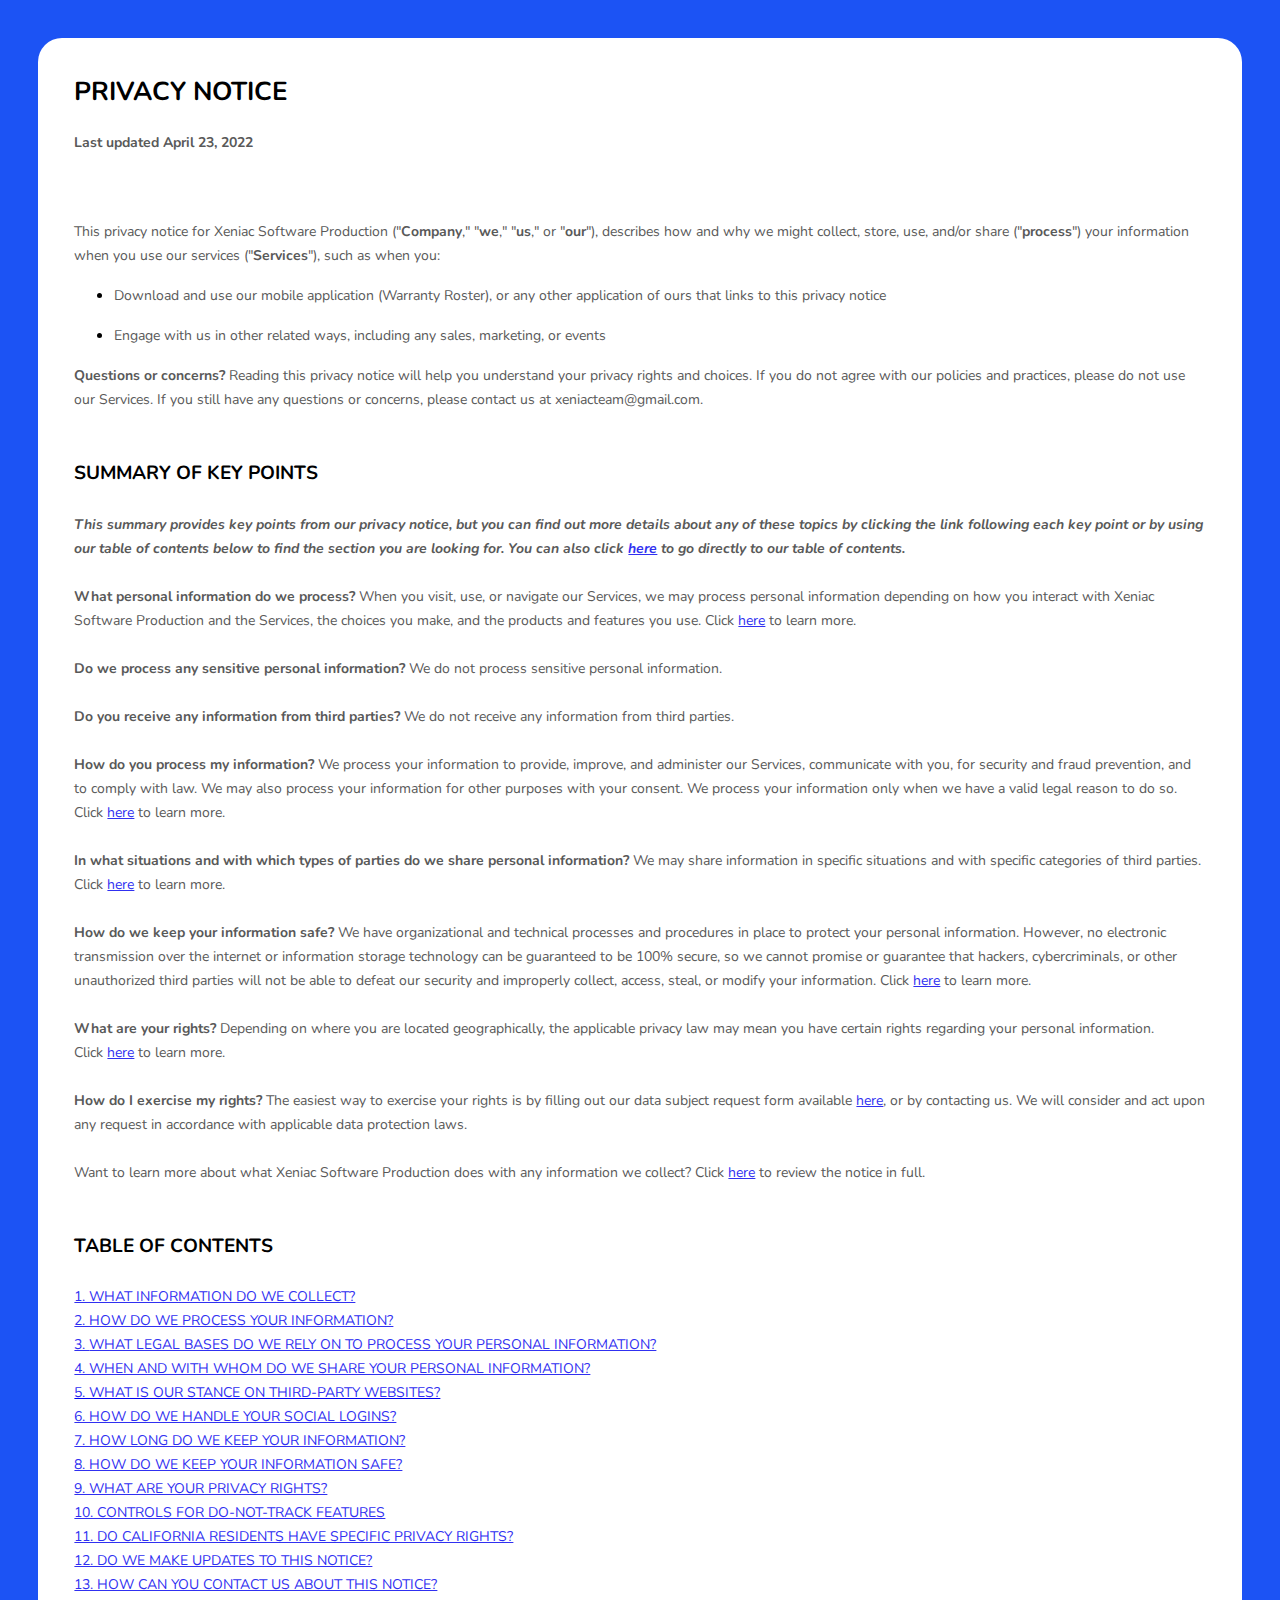
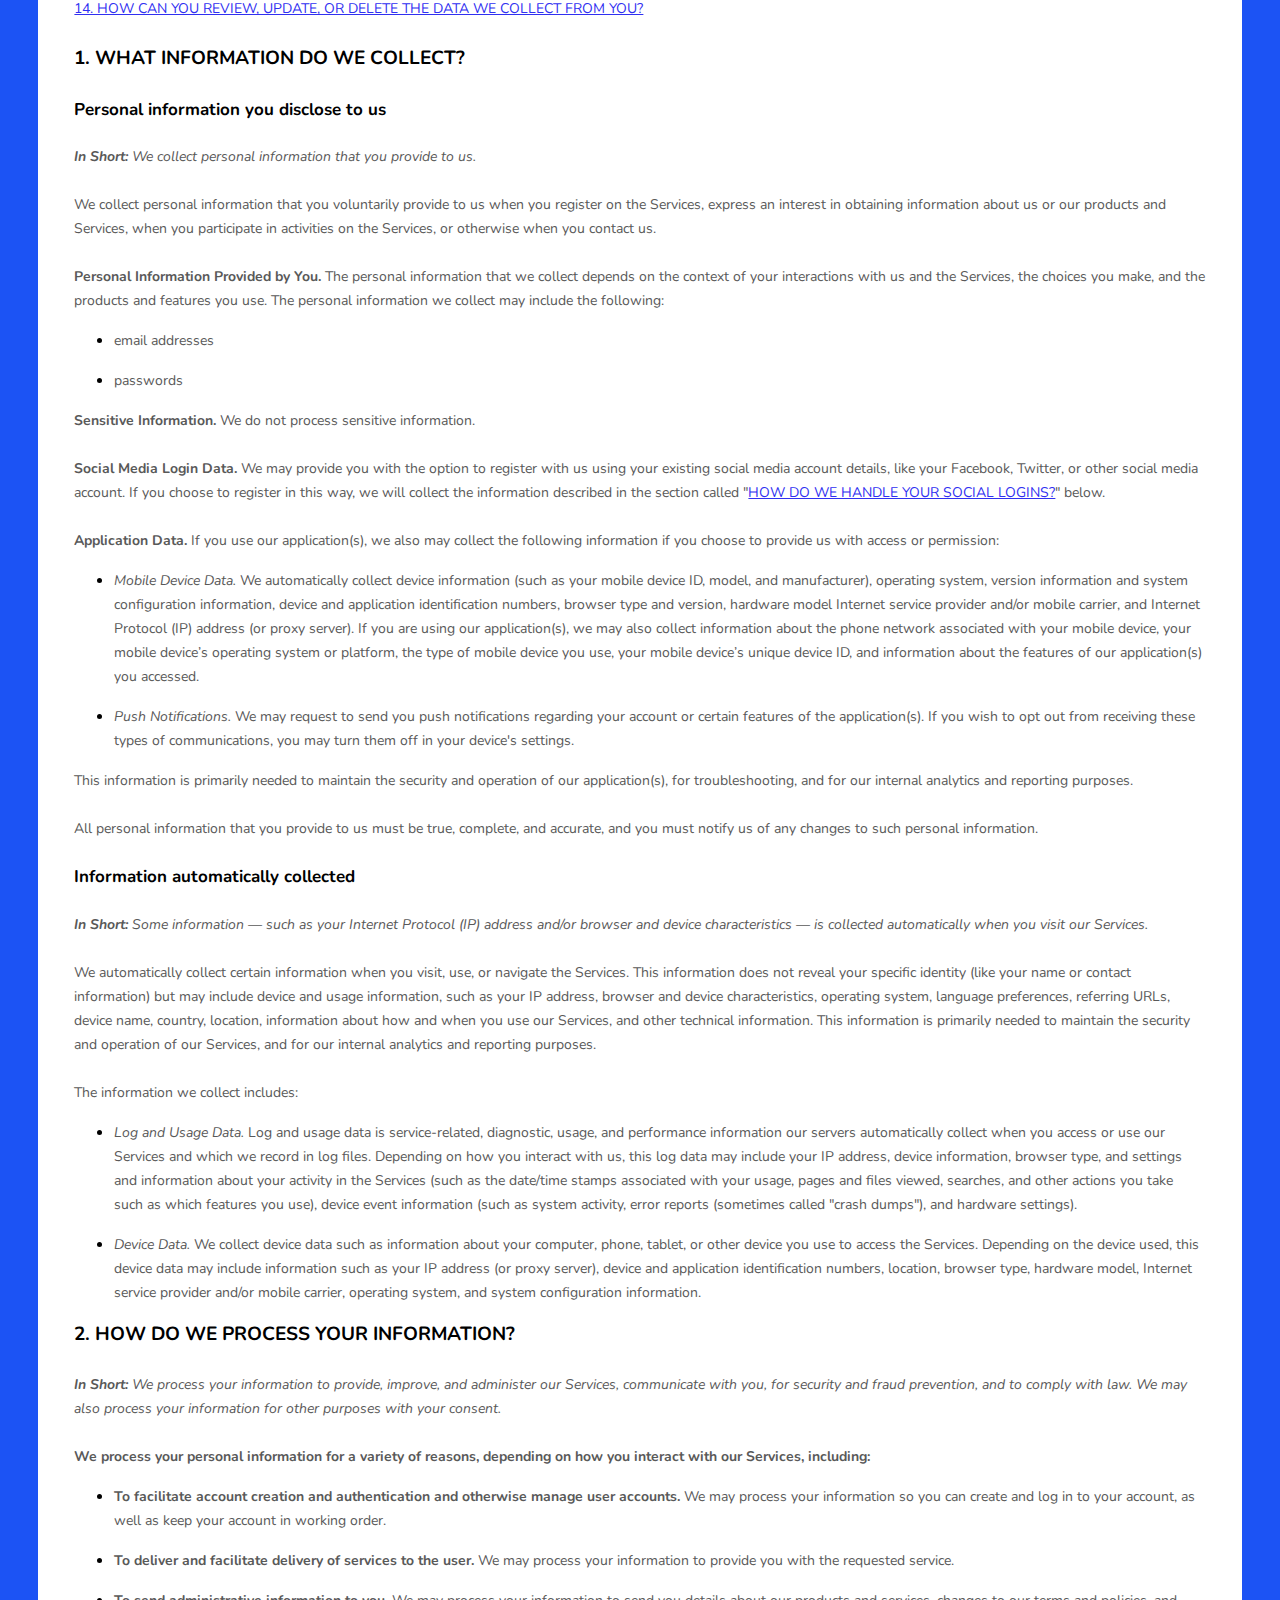
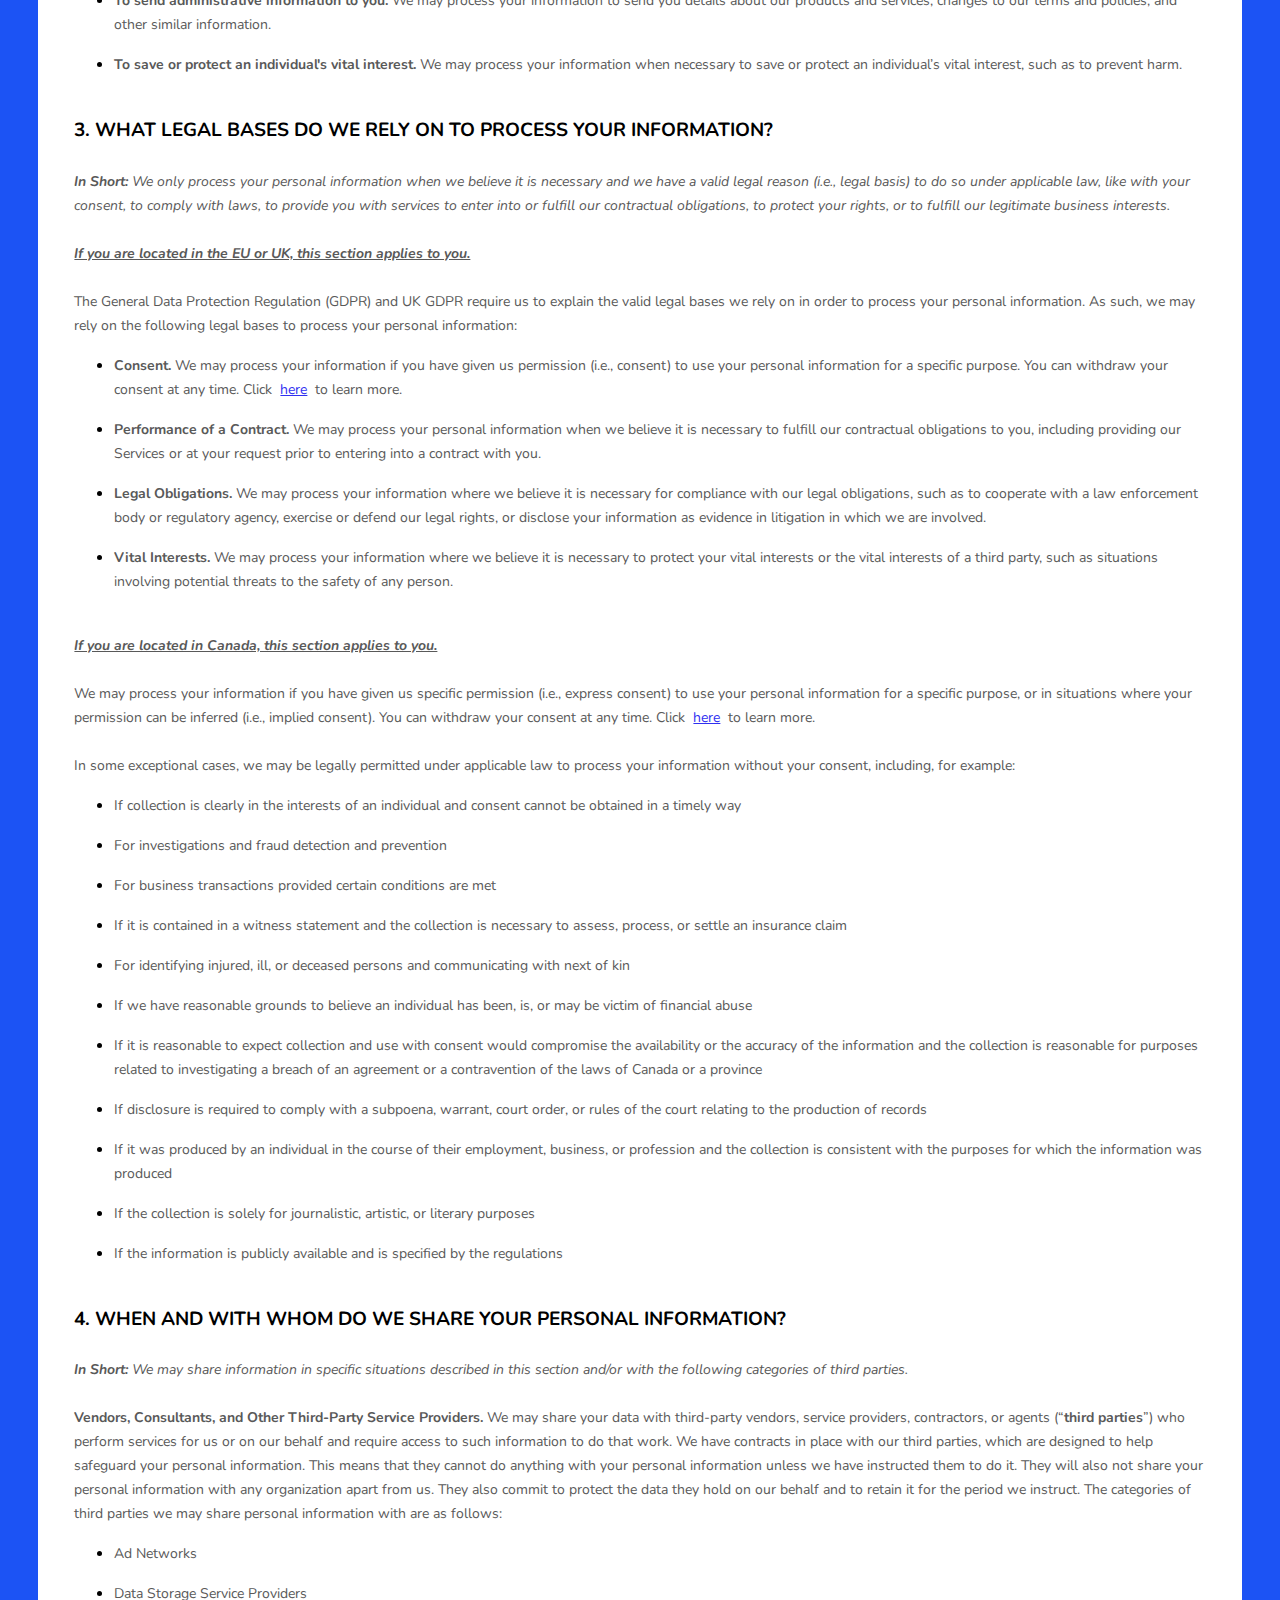
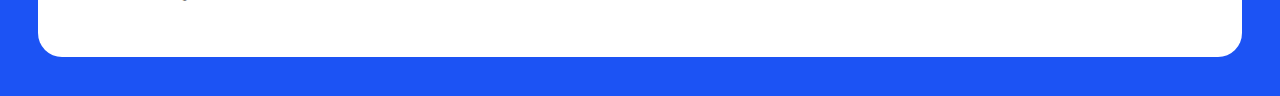
==== privacy_policy.html @ b7759b74 "Improve Privacy Policy Page" ====
<!DOCTYPE html>
<!--suppress HtmlUnknownTag -->
<html lang="en">
<head>
    <meta charset="UTF-8">
    <meta name="viewport" content="width=device-width, initial-scale=1.0">
    <title>Privacy Policy</title>
    <link rel="icon" href="res/favicon.png" type="image/x-icon">
    <link href='https://fonts.googleapis.com/css?family=Nunito' rel='stylesheet'>   <!--Nunito font-->
    <link rel="stylesheet" href="css/style_privacy.css">    <!--css document-->
</head>
<body>
<div class="white-bg">
    <div data-custom-class="body">
        <div><strong><span style="font-size: 26px;"><span
                data-custom-class="title">PRIVACY NOTICE</span></span></strong></div>
        <div><br></div>
        <div><span style="color: rgb(127, 127, 127);"><strong><span style="font-size: 15px;"><span
                data-custom-class="subtitle">Last updated <bdt
                class="question">April 23, 2022</bdt></span></span></strong></span></div>
        <div><br></div>
        <div><br></div>
        <div><br></div>
        <div style="line-height: 1.5;"><span style="color: rgb(127, 127, 127);"><span
                style="color: rgb(89, 89, 89); font-size: 15px;"><span data-custom-class="body_text">This privacy notice for <bdt
                class="question">Xeniac Software Production</bdt><span style="color: rgb(89, 89, 89);"><span
                data-custom-class="body_text"><bdt class="block-component"></bdt></span></span> ("<span
                style="color: rgb(89, 89, 89);"><span data-custom-class="body_text"><bdt class="block-component"></bdt></span></span><strong>Company</strong></span><span
                style="color: rgb(127, 127, 127);"><span style="color: rgb(89, 89, 89);"><span
                data-custom-class="body_text"><span style="color: rgb(89, 89, 89);"><span data-custom-class="body_text"><bdt
                class="statement-end-if-in-editor"><span
                data-custom-class="body_text"></span></bdt></span></span></span></span></span><span
                data-custom-class="body_text">," "<strong>we</strong>," "<strong>us</strong>," or "<strong>our</strong>"), describes how and why we might collect, store, use, and/or share ("<strong>process</strong>") your information when you use our services ("<strong>Services</strong>"), such as when you:</span></span></span><span
                style="font-size: 15px;"><span style="color: rgb(127, 127, 127);"><span
                data-custom-class="body_text"><span style="color: rgb(89, 89, 89);"><span data-custom-class="body_text"><bdt
                class="block-component"></bdt></span></span></span></span></span>
        </div>
        <div>
            <bdt class="block-component"><span style="font-size: 15px;"><span style="font-size: 15px;"><span
                    style="color: rgb(127, 127, 127);"><span data-custom-class="body_text"><span
                    style="color: rgb(89, 89, 89);"><span data-custom-class="body_text"><bdt
                    class="block-component"></bdt></span></span></span></span></span></span></bdt>
        </div>
        <ul>
            <li style="line-height: 1.5;"><span style="font-size: 15px; color: rgb(89, 89, 89);"><span
                    style="font-size: 15px; color: rgb(89, 89, 89);"><span data-custom-class="body_text">Download and use<bdt
                    class="block-component"></bdt> our mobile application<bdt class="block-component"></bdt> (<bdt
                    class="question">Warranty Roster)<span style="font-size: 15px; color: rgb(89, 89, 89);"><span
                    style="font-size: 15px; color: rgb(89, 89, 89);"><span data-custom-class="body_text"><span
                    style="font-size: 15px;"><span style="color: rgb(89, 89, 89);"><span
                    data-custom-class="body_text"><span style="font-size: 15px;"><span
                    style="color: rgb(89, 89, 89);"><bdt
                    class="statement-end-if-in-editor">,</bdt></span></span></span></span></span></span></span></span></bdt></span><span
                    data-custom-class="body_text"><span style="font-size: 15px;"><span
                    style="color: rgb(89, 89, 89);"><span data-custom-class="body_text"><span
                    style="font-size: 15px;"><span style="color: rgb(89, 89, 89);"><bdt
                    class="statement-end-if-in-editor"><bdt class="block-component"> or any other application of ours that links to this privacy notice</bdt></bdt></span></span></span></span></span></span></span></span>
            </li>
        </ul>
        <div style="line-height: 1.5;"><span style="font-size: 15px;"><span style="color: rgb(127, 127, 127);"><span
                data-custom-class="body_text"><span style="color: rgb(89, 89, 89);"><span
                data-custom-class="body_text"><bdt class="block-component"></bdt></span></span></span></span></span>
        </div>
        <ul>
            <li style="line-height: 1.5;"><span style="font-size: 15px; color: rgb(89, 89, 89);"><span
                    style="font-size: 15px; color: rgb(89, 89, 89);"><span data-custom-class="body_text">Engage with us in other related ways, including any sales, marketing, or events<span
                    style="font-size: 15px;"><span style="color: rgb(89, 89, 89);"><span
                    data-custom-class="body_text"><span style="font-size: 15px;"><span
                    style="color: rgb(89, 89, 89);"><bdt
                    class="statement-end-if-in-editor"></bdt></span></span></span></span></span></span></span></span>
            </li>
        </ul>
        <div style="line-height: 1.5;"><span style="font-size: 15px;"><span style="color: rgb(127, 127, 127);"><span
                data-custom-class="body_text"><strong>Questions or concerns? </strong>Reading this privacy notice will help you understand your privacy rights and choices. If you do not agree with our policies and practices, please do not use our Services. If you still have any questions or concerns, please contact us at <bdt
                class="question">xeniacteam@gmail.com</bdt>.</span></span></span></div>
        <div style="line-height: 1.5;"><br></div>
        <div style="line-height: 1.5;"><br></div>
        <div style="line-height: 1.5;"><strong><span style="font-size: 15px;"><span data-custom-class="heading_1">SUMMARY OF KEY POINTS</span></span></strong>
        </div>
        <div style="line-height: 1.5;"><br></div>
        <div style="line-height: 1.5;"><span style="font-size: 15px;"><span
                data-custom-class="body_text"><strong><em>This summary provides key points from our privacy notice, but you can find out more details about any of these topics by clicking the link following each key point or by using our table of contents below to find the section you are looking for. You can also click </em></strong></span></span><a
                data-custom-class="link" href="#toc"><span style="font-size: 15px;"><span
                data-custom-class="body_text"><strong><em>here</em></strong></span></span></a><span
                style="font-size: 15px;"><span data-custom-class="body_text"><strong><em> to go directly to our table of contents.</em></strong></span></span>
        </div>
        <div style="line-height: 1.5;"><br></div>
        <div style="line-height: 1.5;"><span style="font-size: 15px;"><span
                data-custom-class="body_text"><strong>What personal information do we process?</strong> When you visit, use, or navigate our Services, we may process personal information depending on how you interact with <bdt
                class="block-component"></bdt><bdt class="question">Xeniac Software Production</bdt><bdt
                class="statement-end-if-in-editor"></bdt> and the Services, the choices you make, and the products and features you use. Click </span></span><a
                data-custom-class="link" href="#personalinfo"><span style="font-size: 15px;"><span
                data-custom-class="body_text">here</span></span></a><span style="font-size: 15px;"><span
                data-custom-class="body_text"> to learn more.</span></span>
        </div>
        <div style="line-height: 1.5;"><br></div>
        <div style="line-height: 1.5;"><span style="font-size: 15px;"><span data-custom-class="body_text"><strong>Do we process any sensitive personal information?</strong> <bdt
                class="block-component"></bdt>We do not process sensitive personal information.<bdt
                class="else-block"></bdt></span></span>
        </div>
        <div style="line-height: 1.5;"><br></div>
        <div style="line-height: 1.5;"><span style="font-size: 15px;"><span data-custom-class="body_text"><strong>Do you receive any information from third parties?</strong> <bdt
                class="block-component"></bdt>We do not receive any information from third parties.<bdt
                class="else-block"></bdt></span></span>
        </div>
        <div style="line-height: 1.5;"><br></div>
        <div style="line-height: 1.5;"><span style="font-size: 15px;"><span data-custom-class="body_text"><strong>How do you process my information?</strong> We process your information to provide, improve, and administer our Services, communicate with you, for security and fraud prevention, and to comply with law. We may also process your information for other purposes with your consent. We process your information only when we have a valid legal reason to do so. Click </span></span><a
                data-custom-class="link" href="#infouse"><span style="font-size: 15px;"><span
                data-custom-class="body_text">here</span></span></a><span style="font-size: 15px;"><span
                data-custom-class="body_text"> to learn more.</span></span>
        </div>
        <div style="line-height: 1.5;"><br></div>
        <div style="line-height: 1.5;"><span style="font-size: 15px;"><span data-custom-class="body_text"><strong>In what situations and with which <bdt
                class="block-component"></bdt>types of <bdt class="statement-end-if-in-editor"></bdt>parties do we share personal information?</strong> We may share information in specific situations and with specific <bdt
                class="block-component"></bdt>categories of <bdt class="statement-end-if-in-editor"></bdt>third parties. Click </span></span><a
                data-custom-class="link" href="#whoshare"><span style="font-size: 15px;"><span
                data-custom-class="body_text">here</span></span></a><span style="font-size: 15px;"><span
                data-custom-class="body_text"> to learn more.<bdt class="block-component"></bdt></span></span>
        </div>
        <div style="line-height: 1.5;"><br></div>
        <div style="line-height: 1.5;"><span style="font-size: 15px;"><span data-custom-class="body_text"><strong>How do we keep your information safe?</strong> We have organizational and technical processes and procedures in place to protect your personal information. However, no electronic transmission over the internet or information storage technology can be guaranteed to be 100% secure, so we cannot promise or guarantee that hackers, cybercriminals, or other unauthorized third parties will not be able to defeat our security and improperly collect, access, steal, or modify your information. Click </span></span><a
                data-custom-class="link" href="#infosafe"><span style="font-size: 15px;"><span
                data-custom-class="body_text">here</span></span></a><span style="font-size: 15px;"><span
                data-custom-class="body_text"> to learn more.<bdt
                class="statement-end-if-in-editor"></bdt></span></span>
        </div>
        <div style="line-height: 1.5;"><br></div>
        <div style="line-height: 1.5;"><span style="font-size: 15px;"><span data-custom-class="body_text"><strong>What are your rights?</strong> Depending on where you are located geographically, the applicable privacy law may mean you have certain rights regarding your personal information. Click </span></span><a
                data-custom-class="link" href="#privacyrights"><span style="font-size: 15px;"><span
                data-custom-class="body_text">here</span></span></a><span style="font-size: 15px;"><span
                data-custom-class="body_text"> to learn more.</span></span>
        </div>
        <div style="line-height: 1.5;"><br></div>
        <div style="line-height: 1.5;"><span style="font-size: 15px;"><span data-custom-class="body_text"><strong>How do I exercise my rights?</strong> The easiest way to exercise your rights is by filling out our data subject request form available <bdt
                class="block-component"></bdt></span></span><a data-custom-class="link"
                                                               href="https://app.termly.io/notify/aea73086-8fe0-4a79-b5e1-348fbc8298e4"
                                                               rel="noopener noreferrer" target="_blank"><span
                style="font-size: 15px;"><span data-custom-class="body_text">here</span></span></a><span
                style="font-size: 15px;"><span data-custom-class="body_text"><bdt class="block-component"></bdt>, or by contacting us. We will consider and act upon any request in accordance with applicable data protection laws.</span></span>
        </div>
        <div style="line-height: 1.5;"><br></div>
        <div style="line-height: 1.5;"><span style="font-size: 15px;"><span data-custom-class="body_text">Want to learn more about what <bdt
                class="block-component"></bdt><bdt class="question">Xeniac Software Production</bdt><bdt
                class="statement-end-if-in-editor"></bdt> does with any information we collect? Click </span></span><a
                data-custom-class="link" href="#toc"><span style="font-size: 15px;"><span
                data-custom-class="body_text">here</span></span></a><span style="font-size: 15px;"><span
                data-custom-class="body_text"> to review the notice in full.</span></span>
        </div>
        <div style="line-height: 1.5;"><br></div>
        <div style="line-height: 1.5;"><br></div>
        <div id="toc" style="line-height: 1.5;"><span style="font-size: 15px;"><span
                style="color: rgb(127, 127, 127);"><span style="color: rgb(0, 0, 0);"><strong><span
                data-custom-class="heading_1">TABLE OF CONTENTS</span></strong></span></span></span>
        </div>
        <div style="line-height: 1.5;"><br></div>
        <div style="line-height: 1.5;"><span style="font-size: 15px;"><a data-custom-class="link"
                                                                         href="#infocollect"><span
                style="color: rgb(89, 89, 89);">1. WHAT INFORMATION DO WE COLLECT?</span></a></span>
        </div>
        <div style="line-height: 1.5;"><span style="font-size: 15px;"><a data-custom-class="link"
                                                                         href="#infouse"><span
                style="color: rgb(89, 89, 89);">2. HOW DO WE PROCESS YOUR INFORMATION?<bdt
                class="block-component"></bdt></span></a></span>
        </div>
        <div style="line-height: 1.5;"><span style="font-size: 15px;"><a data-custom-class="link"
                                                                         href="#legalbases"><span
                style="color: rgb(89, 89, 89);">3. <span style="font-size: 15px;"><span
                style="color: rgb(89, 89, 89);">WHAT LEGAL BASES DO WE RELY ON TO PROCESS YOUR PERSONAL INFORMATION?</span></span><bdt
                class="statement-end-if-in-editor"></bdt></span></a></span>
        </div>
        <div style="line-height: 1.5;"><span style="font-size: 15px;"><span style="color: rgb(89, 89, 89);"><a
                data-custom-class="link"
                href="#whoshare">4. WHEN AND WITH WHOM DO WE SHARE YOUR PERSONAL INFORMATION?</a></span><span
                data-custom-class="body_text"><bdt class="block-component"></bdt></span></span>
        </div>
        <div style="line-height: 1.5;"><span style="font-size: 15px;"><a href="#3pwebsites"><span
                data-custom-class="link">5. WHAT IS OUR STANCE ON THIRD-PARTY WEBSITES?<bdt
                class="statement-end-if-in-editor"></bdt></span></a><span style="color: rgb(127, 127, 127);"><span
                style="color: rgb(89, 89, 89);"><span data-custom-class="body_text"><span
                style="color: rgb(89, 89, 89);"><bdt class="block-component"></bdt></span></span><span
                data-custom-class="body_text"><span style="color: rgb(89, 89, 89);"><span
                style="color: rgb(89, 89, 89);"><span style="color: rgb(89, 89, 89);"><bdt
                class="block-component"></bdt></span></span></span></span></span></span></span>
        </div>
        <div style="line-height: 1.5;"><span style="font-size: 15px;"><a data-custom-class="link"
                                                                         href="#sociallogins"><span
                style="color: rgb(89, 89, 89);"><span style="color: rgb(89, 89, 89);"><span
                style="color: rgb(89, 89, 89);">6. HOW DO WE HANDLE YOUR SOCIAL LOGINS?</span></span></span></a><span
                style="color: rgb(127, 127, 127);"><span style="color: rgb(89, 89, 89);"><span
                data-custom-class="body_text"><span style="color: rgb(89, 89, 89);"><span
                style="color: rgb(89, 89, 89);"><span style="color: rgb(89, 89, 89);"><bdt
                class="statement-end-if-in-editor"></bdt></span></span><bdt
                class="block-component"></bdt></span></span></span></span></span>
        </div>
        <div style="line-height: 1.5;"><span style="font-size: 15px;"><a data-custom-class="link"
                                                                         href="#inforetain"><span
                style="color: rgb(89, 89, 89);">7. HOW LONG DO WE KEEP YOUR INFORMATION?</span></a><span
                style="color: rgb(127, 127, 127);"><span style="color: rgb(89, 89, 89);"><span
                data-custom-class="body_text"><span style="color: rgb(89, 89, 89);"><span
                style="color: rgb(89, 89, 89);"><bdt
                class="block-component"></bdt></span></span></span></span></span></span>
        </div>
        <div style="line-height: 1.5;"><span style="font-size: 15px;"><a data-custom-class="link"
                                                                         href="#infosafe"><span
                style="color: rgb(89, 89, 89);">8. HOW DO WE KEEP YOUR INFORMATION SAFE?</span></a><span
                style="color: rgb(127, 127, 127);"><span style="color: rgb(89, 89, 89);"><span
                data-custom-class="body_text"><span style="color: rgb(89, 89, 89);"><bdt
                class="statement-end-if-in-editor"></bdt><bdt
                class="block-component"></bdt></span></span></span></span></span>
        </div>
        <div style="line-height: 1.5;"><span style="font-size: 15px;"><span style="color: rgb(89, 89, 89);"><a
                data-custom-class="link" href="#privacyrights">9. WHAT ARE YOUR PRIVACY RIGHTS?</a></span></span>
        </div>
        <div style="line-height: 1.5;"><span style="font-size: 15px;"><a data-custom-class="link" href="#DNT"><span
                style="color: rgb(89, 89, 89);">10. CONTROLS FOR DO-NOT-TRACK FEATURES</span></a></span>
        </div>
        <div style="line-height: 1.5;"><span style="font-size: 15px;"><a data-custom-class="link"
                                                                         href="#caresidents"><span
                style="color: rgb(89, 89, 89);">11. DO CALIFORNIA RESIDENTS HAVE SPECIFIC PRIVACY RIGHTS?</span></a></span>
        </div>
        <div style="line-height: 1.5;"><span style="font-size: 15px;"><a data-custom-class="link"
                                                                         href="#policyupdates"><span
                style="color: rgb(89, 89, 89);">12. DO WE MAKE UPDATES TO THIS NOTICE?</span></a></span>
        </div>
        <div style="line-height: 1.5;"><a data-custom-class="link" href="#contact"><span
                style="color: rgb(89, 89, 89); font-size: 15px;">13. HOW CAN YOU CONTACT US ABOUT THIS NOTICE?</span></a>
        </div>
        <div style="line-height: 1.5;"><a data-custom-class="link" href="#request"><span
                style="color: rgb(89, 89, 89);">14. HOW CAN YOU REVIEW, UPDATE, OR DELETE THE DATA WE COLLECT FROM YOU?</span></a>
        </div>
        <div style="line-height: 1.5;"><br></div>
        <div id="infocollect" style="line-height: 1.5;"><span style="color: rgb(127, 127, 127);"><span
                style="color: rgb(89, 89, 89); font-size: 15px;"><span
                style="font-size: 15px; color: rgb(89, 89, 89);"><span
                style="font-size: 15px; color: rgb(89, 89, 89);"><span id="control"
                                                                       style="color: rgb(0, 0, 0);"><strong><span
                data-custom-class="heading_1">1. WHAT INFORMATION DO WE COLLECT?</span></strong></span></span></span></span></span>
        </div>
        <div style="line-height: 1.5;"><br></div>
        <div id="personalinfo" style="line-height: 1.5;"><span data-custom-class="heading_2"
                                                               style="color: rgb(0, 0, 0);"><span
                style="font-size: 15px;"><strong>Personal information you disclose to us</strong></span></span>
        </div>
        <div>
            <div><br></div>
            <div style="line-height: 1.5;"><span style="color: rgb(127, 127, 127);"><span
                    style="color: rgb(89, 89, 89); font-size: 15px;"><span data-custom-class="body_text"><span
                    style="font-size: 15px; color: rgb(89, 89, 89);"><span
                    style="font-size: 15px; color: rgb(89, 89, 89);"><span
                    data-custom-class="body_text"><strong><em>In Short:</em></strong></span></span></span></span><span
                    data-custom-class="body_text"><span style="font-size: 15px; color: rgb(89, 89, 89);"><span
                    style="font-size: 15px; color: rgb(89, 89, 89);"><span
                    data-custom-class="body_text"><strong><em> </em></strong><em>We collect personal information that you provide to us.</em></span></span></span></span></span></span>
            </div>
        </div>
        <div style="line-height: 1.5;"><br></div>
        <div style="line-height: 1.5;"><span style="font-size: 15px; color: rgb(89, 89, 89);"><span
                style="font-size: 15px; color: rgb(89, 89, 89);"><span data-custom-class="body_text">We collect personal information that you voluntarily provide to us when you <span
                style="font-size: 15px;"><bdt
                class="block-component"></bdt></span>register on the Services, </span><span
                style="font-size: 15px;"><span data-custom-class="body_text"><span style="font-size: 15px;"><bdt
                class="statement-end-if-in-editor"></bdt></span></span><span data-custom-class="body_text">express an interest in obtaining information about us or our products and Services, when you participate in activities on the Services, or otherwise when you contact us.</span></span></span></span>
        </div>
        <div style="line-height: 1.5;"><br></div>
        <div style="line-height: 1.5;"><span style="font-size: 15px; color: rgb(89, 89, 89);"><span
                style="font-size: 15px; color: rgb(89, 89, 89);"><span data-custom-class="body_text"><span
                style="font-size: 15px;"><bdt class="block-component"></bdt></span></span></span></span>
        </div>
        <div style="line-height: 1.5;"><span style="font-size: 15px; color: rgb(89, 89, 89);"><span
                style="font-size: 15px; color: rgb(89, 89, 89);"><span data-custom-class="body_text"><strong>Personal Information Provided by You.</strong> The personal information that we collect depends on the context of your interactions with us and the Services, the choices you make, and the products and features you use. The personal information we collect may include the following:<span
                style="font-size: 15px;"><span data-custom-class="body_text"><bdt
                class="forloop-component"></bdt></span></span></span></span></span>
        </div>
        <ul>
            <li style="line-height: 1.5;"><span style="font-size: 15px; color: rgb(89, 89, 89);"><span
                    style="font-size: 15px; color: rgb(89, 89, 89);"><span data-custom-class="body_text"><span
                    style="font-size: 15px;"><span data-custom-class="body_text"><bdt
                    class="question">email addresses</bdt></span></span></span></span></span>
            </li>
        </ul>
        <div style="line-height: 1.5;"><span style="font-size: 15px; color: rgb(89, 89, 89);"><span
                style="font-size: 15px; color: rgb(89, 89, 89);"><span data-custom-class="body_text"><span
                style="font-size: 15px;"><span data-custom-class="body_text"><bdt
                class="forloop-component"></bdt></span></span></span></span></span>
        </div>
        <ul>
            <li style="line-height: 1.5;"><span style="font-size: 15px; color: rgb(89, 89, 89);"><span
                    style="font-size: 15px; color: rgb(89, 89, 89);"><span data-custom-class="body_text"><span
                    style="font-size: 15px;"><span data-custom-class="body_text"><bdt
                    class="question">passwords</bdt></span></span></span></span></span></li>
        </ul>
        <div style="line-height: 1.5;"><span style="font-size: 15px; color: rgb(89, 89, 89);"><span
                style="font-size: 15px; color: rgb(89, 89, 89);"><span data-custom-class="body_text"><span
                style="font-size: 15px;"><span data-custom-class="body_text"><bdt
                class="forloop-component"></bdt></span><span data-custom-class="body_text"><bdt
                class="statement-end-if-in-editor"></bdt></span></span></span></span></span>
        </div>
        <div id="sensitiveinfo" style="line-height: 1.5;"><span style="font-size: 15px;"><span
                data-custom-class="body_text"><strong>Sensitive Information.</strong> <bdt
                class="block-component"></bdt>We do not process sensitive information.</span></span>
        </div>
        <div style="line-height: 1.5;"><br></div>
        <div style="line-height: 1.5;"><span style="font-size: 15px;"><span data-custom-class="body_text"><bdt
                class="else-block"></bdt></span></span><span style="font-size: 15px; color: rgb(89, 89, 89);"><span
                style="font-size: 15px; color: rgb(89, 89, 89);"><span data-custom-class="body_text"><span
                style="font-size: 15px;"><span data-custom-class="body_text"><bdt class="block-component"><bdt
                class="block-component"></bdt></bdt></span></span></span></span></span>
        </div>
        <div style="line-height: 1.5;"><span style="font-size: 15px; color: rgb(89, 89, 89);"><span
                style="font-size: 15px; color: rgb(89, 89, 89);"><span data-custom-class="body_text"><strong>Social Media Login Data. </strong>We may provide you with the option to register with us using your existing social media account details, like your Facebook, Twitter, or other social media account. If you choose to register in this way, we will collect the information described in the section called "<span
                style="font-size: 15px;"><span data-custom-class="body_text"><span style="font-size: 15px;"><span
                style="color: rgb(89, 89, 89);"><a data-custom-class="link" href="#sociallogins">HOW DO WE HANDLE YOUR SOCIAL LOGINS?</a></span></span></span></span>" below.</span></span></span>
        </div>
        <div style="line-height: 1.5;"><br></div>
        <div style="line-height: 1.5;"><span style="font-size: 15px; color: rgb(89, 89, 89);"><span
                style="font-size: 15px; color: rgb(89, 89, 89);"><span data-custom-class="body_text"><span
                style="font-size: 15px;"><bdt class="statement-end-if-in-editor"><bdt
                class="statement-end-if-in-editor"></bdt></bdt></span></span></span></span>
            <bdt class="block-component">
                <bdt class="block-component"></bdt>
            </bdt>
        </div>
        <div style="line-height: 1.5;"><span data-custom-class="body_text"><span style="font-size: 15px;"><strong>Application Data.</strong> If you use our application(s), we also may collect the following information if you choose to provide us with access or permission:<bdt
                class="block-component"></bdt></span></span>
        </div>
        <div style="line-height: 1.5;">
            <bdt class="block-component"><span style="font-size: 15px;"><span data-custom-class="body_text">
                            </span></span></bdt>
        </div>
        <div style="line-height: 1.5;">
            <bdt class="block-component"><span style="font-size: 15px;"><span
                    data-custom-class="body_text"></span></span></bdt>
        </div>
        <ul>
            <li style="line-height: 1.5;"><span style="font-size: 15px;"><span
                    data-custom-class="body_text"><em>Mobile Device Data.</em> We automatically collect device information (such as your mobile device ID, model, and manufacturer), operating system, version information and system configuration information, device and application identification numbers, browser type and version, hardware model Internet service provider and/or mobile carrier, and Internet Protocol (IP) address (or proxy server). If you are using our application(s), we may also collect information about the phone network associated with your mobile device, your mobile device’s operating system or platform, the type of mobile device you use, your mobile device’s unique device ID, and information about the features of our application(s) you accessed.<bdt
                    class="statement-end-if-in-editor"></bdt></span></span></li>
        </ul>
        <div style="line-height: 1.5;">
            <bdt class="block-component"><span style="font-size: 15px;"><span
                    data-custom-class="body_text"></span></span></bdt>
        </div>
        <ul>
            <li style="line-height: 1.5;"><span style="font-size: 15px;"><span
                    data-custom-class="body_text"><em>Push Notifications.</em> We may request to send you push notifications regarding your account or certain features of the application(s). If you wish to opt out from receiving these types of communications, you may turn them off in your device's settings.<bdt
                    class="statement-end-if-in-editor"></bdt></span></span></li>
        </ul>
        <div style="line-height: 1.5;"><span style="font-size: 15px;"><span data-custom-class="body_text">This information is primarily needed to maintain the security and operation of our application(s), for troubleshooting, and for our internal analytics and reporting purposes.</span></span>
        </div>
        <div style="line-height: 1.5;"><br></div>
        <div style="line-height: 1.5;">
            <bdt class="statement-end-if-in-editor"><span style="font-size: 15px;"><span
                    data-custom-class="body_text"></span></span></bdt>
        </div>
        <div style="line-height: 1.5;"><span style="font-size: 15px; color: rgb(89, 89, 89);"><span
                style="font-size: 15px; color: rgb(89, 89, 89);"><span data-custom-class="body_text">All personal information that you provide to us must be true, complete, and accurate, and you must notify us of any changes to such personal information.</span></span></span>
        </div>
        <div style="line-height: 1.5;"><br></div>
        <div style="line-height: 1.5;"><span style="font-size: 15px; color: rgb(89, 89, 89);"><span
                style="font-size: 15px; color: rgb(89, 89, 89);"><span data-custom-class="body_text"><bdt
                class="block-component"></bdt></span></span></span>
        </div>
        <div style="line-height: 1.5;"><span data-custom-class="heading_2"
                                             style="color: rgb(0, 0, 0);"><span
                style="font-size: 15px;"><strong>Information automatically collected</strong></span></span>
        </div>
        <div>
            <div><br></div>
            <div style="line-height: 1.5;"><span style="color: rgb(127, 127, 127);"><span
                    style="color: rgb(89, 89, 89); font-size: 15px;"><span
                    data-custom-class="body_text"><span
                    style="font-size: 15px; color: rgb(89, 89, 89);"><span
                    style="font-size: 15px; color: rgb(89, 89, 89);"><span
                    data-custom-class="body_text"><strong><em>In Short:</em></strong></span></span></span></span><span
                    data-custom-class="body_text"><span
                    style="font-size: 15px; color: rgb(89, 89, 89);"><span
                    style="font-size: 15px; color: rgb(89, 89, 89);"><span
                    data-custom-class="body_text"><strong><em> </em></strong><em>Some information — such as your Internet Protocol (IP) address and/or browser and device characteristics — is collected automatically when you visit our Services.</em></span></span></span></span></span></span>
            </div>
        </div>
        <div style="line-height: 1.5;"><br></div>
        <div style="line-height: 1.5;"><span style="font-size: 15px; color: rgb(89, 89, 89);"><span
                style="font-size: 15px; color: rgb(89, 89, 89);"><span data-custom-class="body_text">We automatically collect certain information when you visit, use, or navigate the Services. This information does not reveal your specific identity (like your name or contact information) but may include device and usage information, such as your IP address, browser and device characteristics, operating system, language preferences, referring URLs, device name, country, location, information about how and when you use our Services, and other technical information. This information is primarily needed to maintain the security and operation of our Services, and for our internal analytics and reporting purposes.</span></span></span>
        </div>
        <div style="line-height: 1.5;"><br></div>
        <div style="line-height: 1.5;"><span style="font-size: 15px; color: rgb(89, 89, 89);"><span
                style="font-size: 15px; color: rgb(89, 89, 89);"><span data-custom-class="body_text"><bdt
                class="block-component"></bdt></span></span></span>
            <span style="font-size: 15px; color: rgb(89, 89, 89);"><span
                    style="font-size: 15px; color: rgb(89, 89, 89);"><span data-custom-class="body_text"><bdt
                    class="block-component"></bdt></span></span></span>
        </div>
        <div style="line-height: 1.5;"><span style="font-size: 15px; color: rgb(89, 89, 89);"><span
                style="font-size: 15px; color: rgb(89, 89, 89);"><span data-custom-class="body_text">The information we collect includes:<bdt
                class="block-component"></bdt></span></span></span>
        </div>
        <ul>
            <li style="line-height: 1.5;"><span style="font-size: 15px; color: rgb(89, 89, 89);"><span
                    style="font-size: 15px; color: rgb(89, 89, 89);"><span
                    data-custom-class="body_text"><em>Log and Usage Data.</em> Log and usage data is service-related, diagnostic, usage, and performance information our servers automatically collect when you access or use our Services and which we record in log files. Depending on how you interact with us, this log data may include your IP address, device information, browser type, and settings and information about your activity in the Services<span
                    style="font-size: 15px;"> </span>(such as the date/time stamps associated with your usage, pages and files viewed, searches, and other actions you take such as which features you use), device event information (such as system activity, error reports (sometimes called "crash dumps"), and hardware settings).<span
                    style="font-size: 15px;"><span style="color: rgb(89, 89, 89);"><span
                    data-custom-class="body_text"><span style="font-size: 15px;"><span
                    style="color: rgb(89, 89, 89);"><bdt
                    class="statement-end-if-in-editor"></bdt></span></span></span></span></span></span></span></span>
            </li>
        </ul>
        <div style="line-height: 1.5;">
            <bdt class="block-component"><span style="font-size: 15px;"><span
                    data-custom-class="body_text"></span></span></bdt>
        </div>
        <ul>
            <li style="line-height: 1.5;"><span style="font-size: 15px; color: rgb(89, 89, 89);"><span
                    style="font-size: 15px; color: rgb(89, 89, 89);"><span
                    data-custom-class="body_text"><em>Device Data.</em> We collect device data such as information about your computer, phone, tablet, or other device you use to access the Services. Depending on the device used, this device data may include information such as your IP address (or proxy server), device and application identification numbers, location, browser type, hardware model, Internet service provider and/or mobile carrier, operating system, and system configuration information.<span
                    style="font-size: 15px;"><span style="color: rgb(89, 89, 89);"><span
                    data-custom-class="body_text"><span style="font-size: 15px;"><span
                    style="color: rgb(89, 89, 89);"><bdt
                    class="statement-end-if-in-editor"></bdt></span></span></span></span></span></span></span></span>
            </li>
        </ul>
        <div style="line-height: 1.5;">
            <bdt class="block-component"><span style="font-size: 15px;"><span data-custom-class="body_text">
            </span></span></bdt>
            <div>
                <bdt class="block-component"><span style="font-size: 15px;"></span></bdt>
                <bdt class="statement-end-if-in-editor"></bdt>
                <span data-custom-class="body_text"><span
                        style="color: rgb(89, 89, 89); font-size: 15px;"><span
                        data-custom-class="body_text"><span
                        style="color: rgb(89, 89, 89); font-size: 15px;"><span data-custom-class="body_text"><bdt
                        class="statement-end-if-in-editor"><bdt
                        class="block-component"></bdt></bdt></span></span></span></span></span>
                <span style="font-size: 15px;"><span data-custom-class="body_text"><bdt
                        class="block-component"></bdt></span></span>
            </div>
            <div id="infouse" style="line-height: 1.5;"><span style="color: rgb(127, 127, 127);"><span
                    style="color: rgb(89, 89, 89); font-size: 15px;"><span
                    style="font-size: 15px; color: rgb(89, 89, 89);"><span
                    style="font-size: 15px; color: rgb(89, 89, 89);"><span id="control"
                                                                           style="color: rgb(0, 0, 0);"><strong><span
                    data-custom-class="heading_1">2. HOW DO WE PROCESS YOUR INFORMATION?</span></strong></span></span></span></span></span>
            </div>
        </div>
        <div>
            <div style="line-height: 1.5;"><br></div>
            <div style="line-height: 1.5;"><span style="color: rgb(127, 127, 127);"><span
                    style="color: rgb(89, 89, 89); font-size: 15px;"><span
                    data-custom-class="body_text"><span
                    style="font-size: 15px; color: rgb(89, 89, 89);"><span
                    style="font-size: 15px; color: rgb(89, 89, 89);"><span
                    data-custom-class="body_text"><strong><em>In Short: </em></strong><em>We process your information to provide, improve, and administer our Services, communicate with you, for security and fraud prevention, and to comply with law. We may also process your information for other purposes with your consent.</em></span></span></span></span></span></span>
            </div>
        </div>
        <div style="line-height: 1.5;"><br></div>
        <div style="line-height: 1.5;"><span style="font-size: 15px; color: rgb(89, 89, 89);"><span
                style="font-size: 15px; color: rgb(89, 89, 89);"><span
                data-custom-class="body_text"><strong>We process your personal information for a variety of reasons, depending on how you interact with our Services, including:</strong><bdt
                class="block-component"></bdt></span></span></span>
        </div>
        <ul>
            <li style="line-height: 1.5;"><span style="font-size: 15px; color: rgb(89, 89, 89);"><span
                    style="font-size: 15px; color: rgb(89, 89, 89);"><span
                    data-custom-class="body_text"><strong>To facilitate account creation and authentication and otherwise manage user accounts. </strong>We may process your information so you can create and log in to your account, as well as keep your account in working order.<span
                    style="font-size: 15px; color: rgb(89, 89, 89);"><span
                    style="font-size: 15px; color: rgb(89, 89, 89);"><span
                    data-custom-class="body_text"><span style="font-size: 15px;"><span
                    style="color: rgb(89, 89, 89);"><span data-custom-class="body_text"><span
                    style="font-size: 15px;"><span style="color: rgb(89, 89, 89);"><span
                    data-custom-class="body_text"><bdt
                    class="statement-end-if-in-editor"></bdt></span></span></span></span></span></span></span></span></span></span></span></span>
            </li>
        </ul>
        <div style="line-height: 1.5;"><span style="font-size: 15px; color: rgb(89, 89, 89);"><span
                style="font-size: 15px; color: rgb(89, 89, 89);"><span data-custom-class="body_text"><bdt
                class="block-component"></bdt></span></span></span>
        </div>
        <div style="line-height: 1.5;"><span style="font-size: 15px; color: rgb(89, 89, 89);"><span
                style="font-size: 15px; color: rgb(89, 89, 89);"><span
                data-custom-class="body_text"><bdt
                class="block-component"></bdt></span></span></span>
        </div>
        <ul>
            <li style="line-height: 1.5;"><span
                    style="font-size: 15px; color: rgb(89, 89, 89);"><span
                    style="font-size: 15px; color: rgb(89, 89, 89);"><span
                    data-custom-class="body_text"><strong>To deliver and facilitate delivery of services to the user. </strong>We may process your information to provide you with the requested service.<span
                    style="font-size: 15px;"><span style="color: rgb(89, 89, 89);"><span
                    data-custom-class="body_text"><span
                    style="font-size: 15px; color: rgb(89, 89, 89);"><span
                    style="font-size: 15px; color: rgb(89, 89, 89);"><span
                    data-custom-class="body_text"><span
                    style="font-size: 15px; color: rgb(89, 89, 89);"><span
                    style="font-size: 15px; color: rgb(89, 89, 89);"><span
                    data-custom-class="body_text"><span
                    style="font-size: 15px; color: rgb(89, 89, 89);"><span
                    style="font-size: 15px; color: rgb(89, 89, 89);"><span
                    data-custom-class="body_text"><span style="font-size: 15px;"><span
                    style="color: rgb(89, 89, 89);"><span data-custom-class="body_text"><span
                    style="font-size: 15px;"><span style="color: rgb(89, 89, 89);"><span
                    data-custom-class="body_text"><bdt
                    class="statement-end-if-in-editor"></bdt></span></span></span></span></span></span></span></span></span></span></span></span></span></span></span></span></span></span></span></span></span>
            </li>
        </ul>
        <div style="line-height: 1.5;"><span style="font-size: 15px; color: rgb(89, 89, 89);"><span
                style="font-size: 15px; color: rgb(89, 89, 89);"><span
                data-custom-class="body_text"><bdt
                class="block-component"></bdt></span></span></span>
        </div>
        <div style="line-height: 1.5;"><span
                style="font-size: 15px; color: rgb(89, 89, 89);"><span
                style="font-size: 15px; color: rgb(89, 89, 89);"><span
                data-custom-class="body_text"><bdt class="block-component"></bdt></span></span></span>
        </div>
        <div style="line-height: 1.5;">
            <bdt class="block-component"><span style="font-size: 15px;"></span></bdt>
        </div>
        <div style="line-height: 1.5;">
            <bdt class="block-component"><span style="font-size: 15px;"></span></bdt>
        </div>
        <ul>
            <li style="line-height: 1.5;"><span
                    style="font-size: 15px; color: rgb(89, 89, 89);"><span
                    style="font-size: 15px; color: rgb(89, 89, 89);"><span
                    data-custom-class="body_text"><strong>To send administrative information to you. </strong>We may process your information to send you details about our products and services, changes to our terms and policies, and other similar information.<span
                    style="font-size: 15px; color: rgb(89, 89, 89);"><span
                    style="font-size: 15px; color: rgb(89, 89, 89);"><span
                    data-custom-class="body_text"><span
                    style="font-size: 15px; color: rgb(89, 89, 89);"><span
                    style="font-size: 15px; color: rgb(89, 89, 89);"><span
                    data-custom-class="body_text"><bdt
                    class="statement-end-if-in-editor"></bdt></span></span></span></span></span></span></span></span></span>
            </li>
        </ul>
        <div style="line-height: 1.5;">
            <bdt class="block-component"><span style="font-size: 15px;"></span></bdt>
        </div>
        <div style="line-height: 1.5;">
            <bdt class="block-component"><span style="font-size: 15px;"><span
                    data-custom-class="body_text"></span></span></bdt>
            <p style="font-size: 15px; line-height: 1.5;">
                <bdt class="block-component"><span style="font-size: 15px;"></span></bdt>
            </p>
            <p style="font-size: 15px; line-height: 1.5;">
                <bdt class="block-component"><span style="font-size: 15px;"></span></bdt>
            </p>
            <p style="font-size: 15px; line-height: 1.5;">
                <bdt class="block-component"></bdt>
            </p>
            <p style="font-size: 15px; line-height: 1.5;">
                <bdt class="block-component"></bdt>
            </p>
        </div>
        <div style="line-height: 1.5;">
            <bdt class="block-component"><span style="font-size: 15px;">
            </span></bdt>
        </div>
        <div style="line-height: 1.5;">
            <bdt class="block-component"><span style="font-size: 15px;"><span
                    data-custom-class="body_text"></span></span></bdt>
        </div>
        <div style="line-height: 1.5;">
            <bdt class="block-component"><span style="font-size: 15px;"><span
                    data-custom-class="body_text"></span></span></bdt>
        </div>
        <div style="line-height: 1.5;">
            <bdt class="block-component"><span style="font-size: 15px;"><span
                    data-custom-class="body_text"></span></span></bdt>
        </div>
        <div style="line-height: 1.5;">
            <bdt class="block-component"><span style="font-size: 15px;"><span
                    data-custom-class="body_text"></span></span></bdt>
        </div>
        <div style="line-height: 1.5;">
            <bdt class="block-component"><span style="font-size: 15px;"><span
                    data-custom-class="body_text"></span></span></bdt>
        </div>
        <div style="line-height: 1.5;">
            <bdt class="block-component"><span style="font-size: 15px;"><span
                    data-custom-class="body_text"></span></span></bdt>
        </div>
        <div style="line-height: 1.5;">
            <bdt class="block-component"><span style="font-size: 15px;"><span
                    data-custom-class="body_text"></span></span></bdt>
        </div>
        <div style="line-height: 1.5;">
            <bdt class="block-component"><span style="font-size: 15px;"><span
                    data-custom-class="body_text"></span></span></bdt>
        </div>
        <div style="line-height: 1.5;">
            <bdt class="block-component"><span style="font-size: 15px;"><span
                    data-custom-class="body_text"></span></span></bdt>
        </div>
        <div style="line-height: 1.5;">
            <bdt class="block-component"><span style="font-size: 15px;"><span
                    data-custom-class="body_text"></span></span></bdt>
        </div>
        <div style="line-height: 1.5;">
            <bdt class="block-component"><span style="font-size: 15px;"><span
                    data-custom-class="body_text"></span></span></bdt>
        </div>
        <div style="line-height: 1.5;">
            <bdt class="block-component"><span style="font-size: 15px;"><span
                    data-custom-class="body_text"></span></span></bdt>
        </div>
        <div style="line-height: 1.5;">
            <bdt class="block-component"><span style="font-size: 15px;"><span
                    data-custom-class="body_text"></span></span></bdt>
        </div>
        <div style="line-height: 1.5;">
            <bdt class="block-component"><span style="font-size: 15px;"><span
                    data-custom-class="body_text"></span></span></bdt>
        </div>
        <ul>
            <li style="line-height: 1.5;">
                <span data-custom-class="body_text"><span style="font-size: 15px;"><strong>To save or protect an individual's vital interest.</strong> We may process your information when necessary to save or protect an individual’s vital interest, such as to prevent harm.</span></span>
                <bdt class="statement-end-if-in-editor"><span style="font-size: 15px;"><span
                        data-custom-class="body_text"></span></span></bdt>
            </li>
        </ul>
        <div style="line-height: 1.5;">
            <bdt class="block-component"><span style="font-size: 15px;"><span
                    data-custom-class="body_text"></span></span></bdt>
            <bdt class="block-component"><span style="font-size: 15px;"><span
                    data-custom-class="body_text"></span></span></bdt>
            <bdt class="block-component"><span style="font-size: 15px;"><span
                    data-custom-class="body_text"></span></span></bdt>
            <bdt class="block-component"><span style="font-size: 15px;"><span
                    data-custom-class="body_text"></span></span></bdt>
        </div>
        <div style="line-height: 1.5;"><br></div>
        <div id="legalbases"
             style="line-height: 1.5;">
            <strong><span style="font-size: 15px;"><span data-custom-class="heading_1">
                3. WHAT LEGAL BASES DO WE RELY ON TO PROCESS YOUR INFORMATION?</span></span></strong>
        </div>
        <div style="line-height: 1.5;"><br></div>
        <div style="line-height: 1.5;">
            <em><span style="font-size: 15px;"><span data-custom-class="body_text"><strong>In Short: </strong>We only process your personal information when we believe it is necessary and we have a valid legal reason (i.e., legal basis) to do so under applicable law, like with your consent, to comply with laws, to provide you with services to enter into or fulfill our contractual obligations, to protect your rights, or to fulfill our legitimate business interests.
            </span></span></em>
            <span style="font-size: 15px;"><span data-custom-class="body_text"><bdt
                    class="block-component"></bdt></span>
                <span data-custom-class="body_text"><bdt class="block-component"></bdt></span></span>
        </div>
        <div style="line-height: 1.5;"><br></div>
        <div style="line-height: 1.5;">
            <em><span
                    style="font-size: 15px;"><span
                    data-custom-class="body_text"><strong><u>If you are located in the EU or UK, this section applies to you.</u></strong></span></span></em><span
                style="font-size: 15px;"><span
                data-custom-class="body_text"><bdt
                class="statement-end-if-in-editor"></bdt></span></span>
        </div>
        <div style="line-height: 1.5;"><br></div>
        <div style="line-height: 1.5;">
            <span style="font-size: 15px;"><span
                    data-custom-class="body_text">The General Data Protection Regulation (GDPR) and UK GDPR require us to explain the valid legal bases we rely on in order to process your personal information. As such, we may rely on the following legal bases to process your personal information:</span></span>
        </div>
        <ul>
            <li style="line-height: 1.5;">
                <span style="font-size: 15px;"><span
                        data-custom-class="body_text"><strong>Consent. </strong>We may process your information if you have given us permission (i.e., consent) to use your personal information for a specific purpose. You can withdraw your consent at any time. Click </span></span>
                <a data-custom-class="link" href="#withdrawconsent"><span style="font-size: 15px;">
                    <span data-custom-class="body_text">here</span></span></a>
                <span style="font-size: 15px;"><span data-custom-class="body_text"> to learn more.</span></span>
            </li>
        </ul>
        <div style="line-height: 1.5;">
            <bdt class="block-component"><span style="font-size: 15px;"><span
                    data-custom-class="body_text"></span></span></bdt>
        </div>
        <ul>
            <li style="line-height: 1.5;">
                <span data-custom-class="body_text"><span
                        style="font-size: 15px;"><strong>Performance of a Contract.</strong> We may process your personal information when we believe it is necessary to fulfill our contractual obligations to you, including providing our Services or at your request prior to entering into a contract with you.</span></span>
                <bdt class="statement-end-if-in-editor"><span style="font-size: 15px;">
                    <span data-custom-class="body_text"></span></span></bdt>
            </li>
        </ul>
        <div style="line-height: 1.5;">
            <bdt class="block-component"><span style="font-size: 15px;"><span
                    data-custom-class="body_text"></span></span></bdt>
            <bdt class="block-component">
                <span style="font-size: 15px;"><span data-custom-class="body_text"></span></span></bdt>
        </div>
        <ul>
            <li style="line-height: 1.5;">
                <span data-custom-class="body_text"><span style="font-size: 15px;"><strong>Legal Obligations.</strong> We may process your information where we believe it is necessary for compliance with our legal obligations, such as to cooperate with a law enforcement body or regulatory agency, exercise or defend our legal rights, or disclose your information as evidence in litigation in which we are involved.<bdt
                        class="statement-end-if-in-editor"></bdt><br></span></span>
            </li>
        </ul>
        <div style="line-height: 1.5;">
            <bdt class="block-component"><span style="font-size: 15px;"><span
                    data-custom-class="body_text"></span></span></bdt>
        </div>
        <ul>
            <li style="line-height: 1.5;">
                <span data-custom-class="body_text"><span style="font-size: 15px;"><strong>Vital Interests.</strong> We may process your information where we believe it is necessary to protect your vital interests or the vital interests of a third party, such as situations involving potential threats to the safety of any person.</span></span>
                <bdt class="statement-end-if-in-editor"><span style="font-size: 15px;"><span
                        data-custom-class="body_text"></span></span></bdt>
            </li>
        </ul>
        <div style="line-height: 1.5;">
            <bdt class="block-component"><span style="font-size: 15px;"><span
                    data-custom-class="body_text"></span></span></bdt>
            <bdt class="block-component"><span style="font-size: 15px;"><span
                    data-custom-class="body_text"></span></span></bdt>
            <span data-custom-class="body_text"><span style="font-size: 15px;">
                <bdt class="block-component"></bdt></span></span>
        </div>
        <div style="line-height: 1.5;"><br></div>
        <div style="line-height: 1.5;">
            <span data-custom-class="body_text"><span style="font-size: 15px;"><strong><u><em>If you are located in Canada, this section applies to you.</em></u></strong><bdt
                    class="statement-end-if-in-editor"></bdt></span></span>
        </div>
        <div style="line-height: 1.5;"><br></div>
        <div style="line-height: 1.5;">
            <span data-custom-class="body_text"><span style="font-size: 15px;">We may process your information if you have given us specific permission (i.e., express consent) to use your personal information for a specific purpose, or in situations where your permission can be inferred (i.e., implied consent). You can withdraw your consent at any time. Click </span></span>
            <a data-custom-class="link" href="#withdrawconsent">
                <span data-custom-class="body_text"><span style="font-size: 15px;">here</span></span></a>
            <span data-custom-class="body_text"><span style="font-size: 15px;"> to learn more.</span></span>
        </div>
        <div style="line-height: 1.5;"><br></div>
        <div style="line-height: 1.5;">
            <span data-custom-class="body_text"><span style="font-size: 15px;">In some exceptional cases, we may be legally permitted under applicable law to process your information without your consent, including, for example:</span></span>
        </div>
        <ul>
            <li style="line-height: 1.5;">
                <span data-custom-class="body_text"><span style="font-size: 15px;">If collection is clearly in the interests of an individual and consent cannot be obtained in a timely way</span></span>
            </li>
        </ul>
        <div style="line-height: 1.5;">
            <span data-custom-class="body_text"><span style="font-size: 15px;"><bdt
                    class="block-component"></bdt></span></span>
        </div>
        <ul>
            <li style="line-height: 1.5;">
                <span data-custom-class="body_text"><span style="font-size: 15px;">For investigations and fraud detection and prevention
                    <bdt class="statement-end-if-in-editor"></bdt></span></span>
            </li>
        </ul>
        <div style="line-height: 1.5;">
            <bdt class="block-component"><span style="font-size: 15px;"><span
                    data-custom-class="body_text"></span></span></bdt>
        </div>
        <ul>
            <li style="line-height: 1.5;">
                <span data-custom-class="body_text"><span style="font-size: 15px;">For business transactions provided certain conditions are met</span></span>
                <bdt class="statement-end-if-in-editor"><span style="font-size: 15px;"><span
                        data-custom-class="body_text"></span></span></bdt>
            </li>
        </ul>
        <div style="line-height: 1.5;">
            <bdt class="block-component">
                <span style="font-size: 15px;"><span data-custom-class="body_text"></span></span></bdt>
        </div>
        <ul>
            <li style="line-height: 1.5;">
                <span data-custom-class="body_text"><span style="font-size: 15px;">If it is contained in a witness statement and the collection is necessary to assess, process, or settle an insurance claim</span></span>
                <bdt class="statement-end-if-in-editor"><span style="font-size: 15px;"><span
                        data-custom-class="body_text"></span></span></bdt>
            </li>
        </ul>
        <div style="line-height: 1.5;">
            <bdt class="block-component"><span style="font-size: 15px;"><span
                    data-custom-class="body_text"></span></span></bdt>
        </div>
        <ul>
            <li style="line-height: 1.5;">
                <span data-custom-class="body_text"><span style="font-size: 15px;">For identifying injured, ill, or deceased persons and communicating with next of kin</span></span>
                <bdt class="statement-end-if-in-editor"><span style="font-size: 15px;"><span
                        data-custom-class="body_text"></span></span></bdt>
            </li>
        </ul>
        <div style="line-height: 1.5;">
            <span data-custom-class="body_text"><span style="font-size: 15px;"><bdt
                    class="block-component"></bdt></span></span>
        </div>
        <ul>
            <li style="line-height: 1.5;">
                <span data-custom-class="body_text"><span style="font-size: 15px;">If we have reasonable grounds to believe an individual has been, is, or may be victim of financial abuse<bdt
                        class="statement-end-if-in-editor"></bdt></span></span>
            </li>
        </ul>
        <div style="line-height: 1.5;">
            <span data-custom-class="body_text"><span style="font-size: 15px;"><bdt
                    class="block-component"></bdt></span></span>
        </div>
        <ul>
            <li style="line-height: 1.5;">
                <span data-custom-class="body_text"><span style="font-size: 15px;">If it is reasonable to expect collection and use with consent would compromise the availability or the accuracy of the information and the collection is reasonable for purposes related to investigating a breach of an agreement or a contravention of the laws of Canada or a province
                    <bdt class="statement-end-if-in-editor"></bdt></span></span>
            </li>
        </ul>
        <div style="line-height: 1.5;">
            <span data-custom-class="body_text"><span style="font-size: 15px;"><bdt
                    class="block-component"></bdt></span></span>
        </div>
        <ul>
            <li style="line-height: 1.5;">
                <span data-custom-class="body_text"><span style="font-size: 15px;">If disclosure is required to comply with a subpoena, warrant, court order, or rules of the court relating to the production of records
                    <bdt class="statement-end-if-in-editor"></bdt></span></span>
            </li>
        </ul>
        <div style="line-height: 1.5;">
            <bdt class="block-component"><span style="font-size: 15px;"><span
                    data-custom-class="body_text"></span></span></bdt>
        </div>
        <ul>
            <li style="line-height: 1.5;">
                <span style="font-size: 15px;"><span data-custom-class="body_text">If it was produced by an individual in the course of their employment, business, or profession and the collection is consistent with the purposes for which the information was produced<bdt
                        class="statement-end-if-in-editor"></bdt></span></span>
            </li>
        </ul>
        <div style="line-height: 1.5;">
            <span style="font-size: 15px;"><span data-custom-class="body_text"><bdt
                    class="block-component"></bdt></span></span>
        </div>
        <ul>
            <li style="line-height: 1.5;">
                <span style="font-size: 15px;"><span data-custom-class="body_text">If the collection is solely for journalistic, artistic, or literary purposes<bdt
                        class="statement-end-if-in-editor"></bdt></span></span>
            </li>
        </ul>
        <div style="line-height: 1.5;">
            <span style="font-size: 15px;"><span data-custom-class="body_text"><bdt
                    class="block-component"></bdt></span></span>
        </div>
        <ul>
            <li style="line-height: 1.5;">
                <span style="font-size: 15px;"><span data-custom-class="body_text">If the information is publicly available and is specified by the regulations</span><bdt
                        class="statement-end-if-in-editor"><span data-custom-class="body_text"></span></bdt></span>
            </li>
        </ul>
        <div style="line-height: 1.5;">
            <bdt class="statement-end-if-in-editor"><span style="font-size: 15px;"><span
                    data-custom-class="body_text"></span></span></bdt>
            <bdt class="statement-end-if-in-editor"><span style="font-size: 15px;"><span
                    data-custom-class="body_text"></span></span></bdt>
        </div>
        <div style="line-height: 1.5;"><br></div>
        <div id="whoshare" style="line-height: 1.5;">
            <span style="color: rgb(127, 127, 127);"><span style="color: rgb(89, 89, 89); font-size: 15px;">
                <span style="font-size: 15px; color: rgb(89, 89, 89);"><span
                        style="font-size: 15px; color: rgb(89, 89, 89);">
                    <span id="control" style="color: rgb(0, 0, 0);"><strong><span data-custom-class="heading_1">4. WHEN AND WITH WHOM DO WE SHARE YOUR PERSONAL INFORMATION?</span></strong></span></span></span></span></span>
        </div>
        <div style="line-height: 1.5;"><br></div>
        <div style="line-height: 1.5;">
            <span style="font-size: 15px; color: rgb(89, 89, 89);"><span
                    style="font-size: 15px; color: rgb(89, 89, 89);">
                <span data-custom-class="body_text"><strong><em>In Short:</em></strong><em> We may share information in specific situations described in this section and/or with the following <bdt
                        class="block-component"></bdt>categories of <bdt
                        class="statement-end-if-in-editor"></bdt>third parties.</em></span></span></span>
        </div>
        <div style="line-height: 1.5;"><br></div>
        <div style="line-height: 1.5;">
            <span style="font-size: 15px; color: rgb(89, 89, 89);"><span
                    style="font-size: 15px; color: rgb(89, 89, 89);">
                <span data-custom-class="body_text"><bdt class="block-component"></bdt></span></span></span>
        </div>
        <div style="line-height: 1.5;">
            <span style="font-size: 15px;"><span data-custom-class="body_text"><strong>Vendors, Consultants, and Other Third-Party Service Providers.</strong> We may share your data with third-party vendors, service providers, contractors, or agents (“<strong>third parties</strong>”) who perform services for us or on our behalf and require access to such information to do that work.
                <bdt class="block-component"></bdt>We have contracts in place with our third parties, which are designed to help safeguard your personal information. This means that they cannot do anything with your personal information unless we have instructed them to do it. They will also not share your personal information with any organization apart from us. They also commit to protect the data they hold on our behalf and to retain it for the period we instruct.
                <bdt class="statement-end-if-in-editor"></bdt>The <bdt class="block-component"></bdt>categories of
                <bdt class="statement-end-if-in-editor"></bdt>third parties we may share personal information with are as follows:</span></span><span
                style="font-size: 15px; color: rgb(89, 89, 89);">
            <span style="font-size: 15px; color: rgb(89, 89, 89);">
                <span data-custom-class="body_text"><bdt
                        class="block-component"></bdt></span></span></span>
            <bdt class="forloop-component"></bdt>
        </div>
        <ul>
            <li style="line-height: 1.5;">
                <span style="font-size: 15px; color: rgb(89, 89, 89);"><span
                        style="font-size: 15px; color: rgb(89, 89, 89);">
                    <span data-custom-class="body_text"><bdt class="question">Ad Networks</bdt></span></span></span>
            </li>
        </ul>
        <div>
            <span style="font-size: 15px; color: rgb(89, 89, 89);"><span
                    style="font-size: 15px; color: rgb(89, 89, 89);">
                <span data-custom-class="body_text"><span style="font-size: 15px;"><span
                        style="color: rgb(89, 89, 89);">
                    <span data-custom-class="body_text"><span style="font-size: 15px;"><span
                            style="color: rgb(89, 89, 89);">
                        <bdt class="block-component"><span style="font-size: 15px; color: rgb(89, 89, 89);">
                            <span style="font-size: 15px; color: rgb(89, 89, 89);"><span data-custom-class="body_text">
                                <bdt class="forloop-component"></bdt></span></span></span></bdt>
                        </span></span></span>
                    </span></span></span>
                </span></span>
        </div>
        <ul>
            <li style="line-height: 1.5;">
                <span style="font-size: 15px; color: rgb(89, 89, 89);"><span
                        style="font-size: 15px; color: rgb(89, 89, 89);">
                    <span data-custom-class="body_text"><bdt
                            class="question">Data Storage Service Providers</bdt></span></span></span>
            </li>
        </ul>
        <!--                                                                                                        <div><span-->
        <!--                                                                                                                style="font-size: 15px; color: rgb(89, 89, 89);"><span-->
        <!--                                                                                                                style="font-size: 15px; color: rgb(89, 89, 89);"><span-->
        <!--                                                                                                                data-custom-class="body_text"><span-->
        <!--                                                                                                                style="font-size: 15px;"><span-->
        <!--                                                                                                                style="color: rgb(89, 89, 89);"><span-->
        <!--                                                                                                                data-custom-class="body_text"><span-->
        <!--                                                                                                                style="font-size: 15px;"><span-->
        <!--                                                                                                                style="color: rgb(89, 89, 89);"><bdt-->
        <!--                                                                                                                class="block-component"><span-->
        <!--                                                                                                                style="font-size: 15px; color: rgb(89, 89, 89);"><span-->
        <!--                                                                                                                style="font-size: 15px; color: rgb(89, 89, 89);"><span-->
        <!--                                                                                                                data-custom-class="body_text"><bdt-->
        <!--                                                                                                                class="forloop-component"></bdt></span></span></span>-->
        <!--                                                                                                        </div>-->
        <!--                                                                                                        <ul>-->
        <!--                                                                                                            <li style="line-height: 1.5;">-->
        <!--                                                                                                                <span style="font-size: 15px; color: rgb(89, 89, 89);"><span-->
        <!--                                                                                                                        style="font-size: 15px; color: rgb(89, 89, 89);"><span-->
        <!--                                                                                                                        data-custom-class="body_text"><bdt-->
        <!--                                                                                                                        class="question">Performance Monitoring Tools</bdt></span></span></span>-->
        <!--                                                                                                            </li>-->
        <!--                                                                                                        </ul>-->
        <!--                                                                                                        <div><span-->
        <!--                                                                                                                style="font-size: 15px; color: rgb(89, 89, 89);"><span-->
        <!--                                                                                                                style="font-size: 15px; color: rgb(89, 89, 89);"><span-->
        <!--                                                                                                                data-custom-class="body_text"><span-->
        <!--                                                                                                                style="font-size: 15px;"><span-->
        <!--                                                                                                                style="color: rgb(89, 89, 89);"><span-->
        <!--                                                                                                                data-custom-class="body_text"><span-->
        <!--                                                                                                                style="font-size: 15px;"><span-->
        <!--                                                                                                                style="color: rgb(89, 89, 89);"><bdt-->
        <!--                                                                                                                class="block-component"><span-->
        <!--                                                                                                                style="font-size: 15px; color: rgb(89, 89, 89);"><span-->
        <!--                                                                                                                style="font-size: 15px; color: rgb(89, 89, 89);"><span-->
        <!--                                                                                                                data-custom-class="body_text"><bdt-->
        <!--                                                                                                                class="forloop-component"></bdt></span></span></span>-->
        <!--                                                                                                        </div>-->
        <!--                                                                                                        <ul>-->
        <!--                                                                                                            <li style="line-height: 1.5;">-->
        <!--                                                                                                                <span style="font-size: 15px; color: rgb(89, 89, 89);"><span-->
        <!--                                                                                                                        style="font-size: 15px; color: rgb(89, 89, 89);"><span-->
        <!--                                                                                                                        data-custom-class="body_text"><bdt-->
        <!--                                                                                                                        class="question">Testing Tools</bdt></span></span></span>-->
        <!--                                                                                                            </li>-->
        <!--                                                                                                        </ul>-->
        <!--                                                                                                        <div><span-->
        <!--                                                                                                                style="font-size: 15px; color: rgb(89, 89, 89);"><span-->
        <!--                                                                                                                style="font-size: 15px; color: rgb(89, 89, 89);"><span-->
        <!--                                                                                                                data-custom-class="body_text"><span-->
        <!--                                                                                                                style="font-size: 15px;"><span-->
        <!--                                                                                                                style="color: rgb(89, 89, 89);"><span-->
        <!--                                                                                                                data-custom-class="body_text"><span-->
        <!--                                                                                                                style="font-size: 15px;"><span-->
        <!--                                                                                                                style="color: rgb(89, 89, 89);"><bdt-->
        <!--                                                                                                                class="block-component"><span-->
        <!--                                                                                                                style="font-size: 15px; color: rgb(89, 89, 89);"><span-->
        <!--                                                                                                                style="font-size: 15px; color: rgb(89, 89, 89);"><span-->
        <!--                                                                                                                data-custom-class="body_text"><bdt-->
        <!--                                                                                                                class="forloop-component"></bdt></span></span></span>-->
        <!--                                                                                                        </div>-->
        <!--                                                                                                        <ul>-->
        <!--                                                                                                            <li style="line-height: 1.5;">-->
        <!--                                                                                                                <span style="font-size: 15px; color: rgb(89, 89, 89);"><span-->
        <!--                                                                                                                        style="font-size: 15px; color: rgb(89, 89, 89);"><span-->
        <!--                                                                                                                        data-custom-class="body_text"><bdt-->
        <!--                                                                                                                        class="question">User Account Registration & Authentication Services</bdt></span></span></span>-->
        <!--                                                                                                            </li>-->
        <!--                                                                                                        </ul>-->
        <!--                                                                                                        <div><span-->
        <!--                                                                                                                style="font-size: 15px; color: rgb(89, 89, 89);"><span-->
        <!--                                                                                                                style="font-size: 15px; color: rgb(89, 89, 89);"><span-->
        <!--                                                                                                                data-custom-class="body_text"><span-->
        <!--                                                                                                                style="font-size: 15px;"><span-->
        <!--                                                                                                                style="color: rgb(89, 89, 89);"><span-->
        <!--                                                                                                                data-custom-class="body_text"><span-->
        <!--                                                                                                                style="font-size: 15px;"><span-->
        <!--                                                                                                                style="color: rgb(89, 89, 89);"><bdt-->
        <!--                                                                                                                class="block-component"><span-->
        <!--                                                                                                                style="font-size: 15px; color: rgb(89, 89, 89);"><span-->
        <!--                                                                                                                style="font-size: 15px; color: rgb(89, 89, 89);"><span-->
        <!--                                                                                                                data-custom-class="body_text"><bdt-->
        <!--                                                                                                                class="forloop-component"></bdt></span></span></span>-->
        <!--                                                                                                        </div>-->
        <!--                                                                                                        <ul>-->
        <!--                                                                                                            <li style="line-height: 1.5;">-->
        <!--                                                                                                                <span style="font-size: 15px; color: rgb(89, 89, 89);"><span-->
        <!--                                                                                                                        style="font-size: 15px; color: rgb(89, 89, 89);"><span-->
        <!--                                                                                                                        data-custom-class="body_text"><bdt-->
        <!--                                                                                                                        class="question">Data Analytics Services</bdt></span></span></span>-->
        <!--                                                                                                            </li>-->
        <!--                                                                                                        </ul>-->
        <!--                                                                                                        <div><span-->
        <!--                                                                                                                style="font-size: 15px; color: rgb(89, 89, 89);"><span-->
        <!--                                                                                                                style="font-size: 15px; color: rgb(89, 89, 89);"><span-->
        <!--                                                                                                                data-custom-class="body_text"><span-->
        <!--                                                                                                                style="font-size: 15px;"><span-->
        <!--                                                                                                                style="color: rgb(89, 89, 89);"><span-->
        <!--                                                                                                                data-custom-class="body_text"><span-->
        <!--                                                                                                                style="font-size: 15px;"><span-->
        <!--                                                                                                                style="color: rgb(89, 89, 89);"><bdt-->
        <!--                                                                                                                class="block-component"><span-->
        <!--                                                                                                                style="font-size: 15px; color: rgb(89, 89, 89);"><span-->
        <!--                                                                                                                style="font-size: 15px; color: rgb(89, 89, 89);"><span-->
        <!--                                                                                                                data-custom-class="body_text"><bdt-->
        <!--                                                                                                                class="forloop-component"><span-->
        <!--                                                                                                                style="font-size: 15px; color: rgb(89, 89, 89);"><span-->
        <!--                                                                                                                style="font-size: 15px; color: rgb(89, 89, 89);"><span-->
        <!--                                                                                                                data-custom-class="body_text"><span-->
        <!--                                                                                                                style="font-size: 15px;"><span-->
        <!--                                                                                                                style="color: rgb(89, 89, 89);"><span-->
        <!--                                                                                                                data-custom-class="body_text"><span-->
        <!--                                                                                                                style="font-size: 15px;"><span-->
        <!--                                                                                                                style="color: rgb(89, 89, 89);"><span-->
        <!--                                                                                                                style="font-size: 15px;"><span-->
        <!--                                                                                                                style="color: rgb(89, 89, 89);"><span-->
        <!--                                                                                                                style="font-size: 15px;"><span-->
        <!--                                                                                                                style="color: rgb(89, 89, 89);"><bdt-->
        <!--                                                                                                                class="statement-end-if-in-editor"></bdt></span></span></span></span></span></span></span></span></span></span></span></span></bdt></span></span></span></bdt></span></span></span></span></span></span></span></span></span></span></span></span></bdt></span></span></span></bdt></span></span></span></span></span></span></span></span>-->
        <!--                                                                                                            <bdt class="block-component"></bdt>-->
        <!--                                                                                                            </span></span></span></span></span></span></span></span>-->
        <!--                                                                                                            <bdt class="block-component"></bdt>-->
        <!--                                                                                                            </span></span></span></span></span></span></span></span>-->
        <!--                                                                                                            <bdt class="block-component"></bdt>-->
        <!--                                                                                                            </span></span></span></span></span></span></span></span>-->
        <!--                                                                                                            <bdt class="block-component"></bdt>-->
        <!--                                                                                                            </span></span></span></span></span></span></span></span>-->
        <!--                                                                                                            <bdt class="block-component"></bdt>-->
        <!--                                                                                                            </span></span></span></span></span></span></span></span>-->
        <!--                                                                                                            <bdt class="block-component"></bdt>-->
        <!--                                                                                                            </span></span></span></span></span></span></span></span>-->
        <!--                                                                                                            <bdt class="block-component"></bdt>-->
        <!--                                                                                                            </span></span></span></span></span></span></span></span>-->
        <!--                                                                                                            <bdt class="block-component"></bdt>-->
        <!--                                                                                                            </span></span></span></span></span></span></span></span>-->
        <!--                                                                                                            <bdt class="block-component"></bdt>-->
        <!--                                                                                                            </span></span></span></span></span></span></span></span>-->
        <!--                                                                                                            <bdt class="block-component"></bdt>-->
        <!--                                                                                                            </span></span></span></span></span></span></span></span>-->
        <!--                                                                                                            <bdt class="block-component"></bdt>-->
        <!--                                                                                                            </span></span></span></span></span></span></span></span>-->
        <!--                                                                                                            <bdt class="block-component"></bdt>-->
        <!--                                                                                                            </span></span></span></span></span></span></span></span>-->
        <!--                                                                                                            <bdt class="block-component"></bdt>-->
        <!--                                                                                                            </span></span></span></span></span></span></span></span>-->
        <!--                                                                                                            <bdt class="block-component"></bdt>-->
        <!--                                                                                                            </span></span></span></span></span></span></span></span>-->
        <!--                                                                                                            <bdt class="block-component"></bdt>-->
        <!--                                                                                                            </span></span></span></span></span></span></span></span>-->
        <!--                                                                                                            <bdt class="block-component"></bdt>-->
        <!--                                                                                                            </span></span></span></span></span></span></span></span>-->
        <!--                                                                                                            <span data-custom-class="body_text"></span><span-->
        <!--                                                                                                                    data-custom-class="body_text"></span><span-->
        <!--                                                                                                                    data-custom-class="body_text"><bdt-->
        <!--                                                                                                                    class="block-component"></bdt></span></span></span></span></span>-->
        <!--                                                                                                            <bdt class="block-component"></bdt>-->
        <!--                                                                                                            </span></span></span></span></span>-->
        <!--                                                                                                            <bdt class="block-component"></bdt>-->
        <!--                                                                                                            </span></span></span></span></span>-->
        <!--                                                                                                            <bdt class="block-component"></bdt>-->
        <!--                                                                                                            </span></span></span></span></span>-->
        <!--                                                                                                            <bdt class="block-component"></bdt>-->
        <!--                                                                                                            </span></span></span></span></span>-->
        <!--                                                                                                            <bdt class="block-component"></bdt>-->
        <!--                                                                                                            </span></span></span></span></span>-->
        <!--                                                                                                            <bdt class="block-component"></bdt>-->
        <!--                                                                                                            </span></span></span></span></span>-->
        <!--                                                                                                            <bdt class="block-component"></bdt>-->
        <!--                                                                                                            </span></span></span></span></span>-->
        <!--                                                                                                            <bdt class="block-component"></bdt>-->
        <!--                                                                                                            </span></span></span></span></span>-->
        <!--                                                                                                            <bdt class="block-component"></bdt>-->
        <!--                                                                                                            </span></span></span></span></span>-->
        <!--                                                                                                            <bdt class="block-component"></bdt>-->
        <!--                                                                                                            </span></span></span></span></span>-->
        <!--                                                                                                            <bdt class="block-component"></bdt>-->
        <!--                                                                                                            </span></span></span></span></span>-->
        <!--                                                                                                            <bdt class="block-component"></bdt>-->
        <!--                                                                                                            </span></span></span></span></span>-->
        <!--                                                                                                            <bdt class="block-component"></bdt>-->
        <!--                                                                                                            </span></span></span></span></span>-->
        <!--                                                                                                            <bdt class="block-component"></bdt>-->
        <!--                                                                                                            </span></span></span></span></span>-->
        <!--                                                                                                            <bdt class="block-component"></bdt>-->
        <!--                                                                                                            </span></span></span></span></span>-->
        <!--                                                                                                            <bdt class="block-component"></bdt>-->
        <!--                                                                                                            </span></span></span></span></span>-->
        <!--                                                                                                            <span data-custom-class="body_text"></span><span-->
        <!--                                                                                                                    data-custom-class="body_text"></span><span-->
        <!--                                                                                                                    data-custom-class="body_text"></span>-->
        <!--                                                                                                            <bdt class="block-component"></bdt>-->
        <!--                                                                                                            </span></span></span></span></span>-->
        <!--                                                                                                            <bdt class="block-component"></bdt>-->
        <!--                                                                                                            </span></span></span></span></span>-->
        <!--                                                                                                            <bdt class="block-component"></bdt>-->
        <!--                                                                                                            </span></span></span></span></span>-->
        <!--                                                                                                            <bdt class="block-component"></bdt>-->
        <!--                                                                                                            </span></span></span></span></span>-->
        <!--                                                                                                            <bdt class="block-component"></bdt>-->
        <!--                                                                                                            </span></span></span></span></span>-->
        <!--                                                                                                            <bdt class="block-component"></bdt>-->
        <!--                                                                                                            </span></span></span></span></span>-->
        <!--                                                                                                            <bdt class="block-component"></bdt>-->
        <!--                                                                                                            </span></span></span></span></span>-->
        <!--                                                                                                            <bdt class="block-component"></bdt>-->
        <!--                                                                                                            </span></span></span></span></span>-->
        <!--                                                                                                            <bdt class="block-component"></bdt>-->
        <!--                                                                                                            </span></span></span></span></span>-->
        <!--                                                                                                            <bdt class="block-component"></bdt>-->
        <!--                                                                                                            </span></span></span></span></span>-->
        <!--                                                                                                            <bdt class="block-component"></bdt>-->
        <!--                                                                                                            </span></span></span></span></span>-->
        <!--                                                                                                            <bdt class="block-component"></bdt>-->
        <!--                                                                                                            </span></span></span></span></span>-->
        <!--                                                                                                            <bdt class="block-component"></bdt>-->
        <!--                                                                                                            </span></span></span></span></span>-->
        <!--                                                                                                            <bdt class="block-component"></bdt>-->
        <!--                                                                                                            </span></span></span></span></span>-->
        <!--                                                                                                            <bdt class="block-component"></bdt>-->
        <!--                                                                                                            </span></span></span></span></span>-->
        <!--                                                                                                            <bdt class="block-component"></bdt>-->
        <!--                                                                                                            </span></span></span></span></span>-->
        <!--                                                                                                            <bdt class="block-component"></bdt>-->
        <!--                                                                                                            </span></span></span></span></span>-->
        <!--                                                                                                            <span data-custom-class="body_text"></span><span-->
        <!--                                                                                                                    data-custom-class="body_text"></span><span-->
        <!--                                                                                                                    data-custom-class="body_text"></span>-->
        <!--                                                                                                            <bdt class="block-component"></bdt>-->
        <!--                                                                                                            </span></span></span></span></span>-->
        <!--                                                                                                            <bdt class="block-component"></bdt>-->
        <!--                                                                                                            </span></span></span></span></span>-->
        <!--                                                                                                            <bdt class="block-component"></bdt>-->
        <!--                                                                                                            </span></span></span></span></span>-->
        <!--                                                                                                            <bdt class="block-component"></bdt>-->
        <!--                                                                                                            </span></span></span></span></span>-->
        <!--                                                                                                            <bdt class="block-component"></bdt>-->
        <!--                                                                                                            </span></span></span></span></span>-->
        <!--                                                                                                            <bdt class="block-component"></bdt>-->
        <!--                                                                                                            </span></span></span></span></span>-->
        <!--                                                                                                            <bdt class="block-component"></bdt>-->
        <!--                                                                                                            </span></span></span></span></span>-->
        <!--                                                                                                            <bdt class="block-component"></bdt>-->
        <!--                                                                                                            </span></span></span></span></span>-->
        <!--                                                                                                            <bdt class="block-component"></bdt>-->
        <!--                                                                                                            </span></span></span></span></span>-->
        <!--                                                                                                            <bdt class="block-component"></bdt>-->
        <!--                                                                                                            </span></span></span></span></span>-->
        <!--                                                                                                            <bdt class="block-component"></bdt>-->
        <!--                                                                                                            </span></span></span></span></span>-->
        <!--                                                                                                            <bdt class="block-component"></bdt>-->
        <!--                                                                                                            </span></span></span></span></span>-->
        <!--                                                                                                            <bdt class="block-component"></bdt>-->
        <!--                                                                                                            </span></span></span></span></span>-->
        <!--                                                                                                            <bdt class="block-component"></bdt>-->
        <!--                                                                                                            </span></span></span></span></span>-->
        <!--                                                                                                            <bdt class="block-component"></bdt>-->
        <!--                                                                                                            </span></span></span></span></span>-->
        <!--                                                                                                            <bdt class="block-component"></bdt>-->
        <!--                                                                                                            </span></span></span></span></span>-->
        <!--                                                                                                            <bdt class="block-component"></bdt>-->
        <!--                                                                                                            </span></span></span></span></span>-->
        <!--                                                                                                            <span data-custom-class="body_text"></span><span-->
        <!--                                                                                                                    data-custom-class="body_text"></span><span-->
        <!--                                                                                                                    data-custom-class="body_text"></span>-->
        <!--                                                                                                        </div>-->
        <!--                                                                                                        <div style="line-height: 1.5;">-->
        <!--                                                                                                            <span style="font-size: 15px;"><span-->
        <!--                                                                                                                    data-custom-class="body_text">We <bdt-->
        <!--                                                                                                                    class="block-component"></bdt>also <bdt-->
        <!--                                                                                                                    class="statement-end-if-in-editor"></bdt> may need to share your personal information in the following situations:</span></span>-->
        <!--                                                                                                        </div>-->
        <!--                                                                                                        <ul>-->
        <!--                                                                                                            <li style="line-height: 1.5;">-->
        <!--                                                                                                                <span style="font-size: 15px;"><span-->
        <!--                                                                                                                        data-custom-class="body_text"><strong>Business Transfers.</strong> We may share or transfer your information in connection with, or during negotiations of, any merger, sale of company assets, financing, or acquisition of all or a portion of our business to another company.</span></span>-->
        <!--                                                                                                            </li>-->
        <!--                                                                                                        </ul>-->
        <!--                                                                                                        <div style="line-height: 1.5;">-->
        <!--                                                                                                            <span style="font-size: 15px;"><span-->
        <!--                                                                                                                    data-custom-class="body_text"><bdt-->
        <!--                                                                                                                    class="block-component"></bdt></span></span></li></ul>-->
        <!--                                                                                                            <div style="line-height: 1.5;">-->
        <!--                                                                                                                <span style="font-size: 15px;"><bdt-->
        <!--                                                                                                                        class="block-component"><span-->
        <!--                                                                                                                        data-custom-class="body_text"></span></bdt></span></li></ul>-->
        <!--                                                                                                                <div style="line-height: 1.5;">-->
        <!--                                                                                                                    <bdt class="block-component">-->
        <!--                                                                                                                        <span style="font-size: 15px;"><span-->
        <!--                                                                                                                                data-custom-class="body_text"></span></span>-->
        <!--                                                                                                                    </bdt>-->
        <!--                                                                                                                    </li></ul>-->
        <!--                                                                                                                    <div style="line-height: 1.5;">-->
        <!--                                                                                                                        <bdt class="block-component">-->
        <!--                                                                                                                            <span style="font-size: 15px;"><span-->
        <!--                                                                                                                                    data-custom-class="body_text">-->
        <!--                                                                                                                        </bdt>-->
        <!--                                                                                                                        </span></span></li></ul>-->
        <!--                                                                                                                        <div style="line-height: 1.5;">-->
        <!--                                                                                                                            <bdt class="block-component">-->
        <!--                                                                                                                                <span style="font-size: 15px;"><span-->
        <!--                                                                                                                                        data-custom-class="body_text"></span></span>-->
        <!--                                                                                                                            </bdt>-->
        <!--                                                                                                                            <span data-custom-class="body_text"><span-->
        <!--                                                                                                                                    style="font-size: 15px;"><bdt-->
        <!--                                                                                                                                    class="block-component"></bdt></span></span>-->
        <!--                                                                                                                            <bdt class="statement-end-if-in-editor">-->
        <!--                                                                                                                                <span style="font-size: 15px;"><span-->
        <!--                                                                                                                                        data-custom-class="body_text"></span></span>-->
        <!--                                                                                                                            </bdt>-->
        <!--                                                                                                                            </li></ul>-->
        <!--                                                                                                                            <div style="line-height: 1.5;">-->
        <!--                                                                                                                                <bdt class="block-component">-->
        <!--                                                                                                                                    <span style="font-size: 15px;"><span-->
        <!--                                                                                                                                            data-custom-class="body_text"></span></span>-->
        <!--                                                                                                                                </bdt>-->
        <!--                                                                                                                            </div>-->
        <!--                                                                                                                            <div style="line-height: 1.5;">-->
        <!--                                                                                                                                <br>-->
        <!--                                                                                                                            </div>-->
        <!--                                                                                                                            <div style="line-height: 1.5;">-->
        <!--                                                                                                                                <strong><span-->
        <!--                                                                                                                                        id="3pwebsites"-->
        <!--                                                                                                                                        style="font-size: 15px;"><span-->
        <!--                                                                                                                                        data-custom-class="heading_1">5. WHAT IS OUR STANCE ON THIRD-PARTY WEBSITES?</span></span></strong>-->
        <!--                                                                                                                            </div>-->
        <!--                                                                                                                            <div style="line-height: 1.5;">-->
        <!--                                                                                                                                <br>-->
        <!--                                                                                                                            </div>-->
        <!--                                                                                                                            <div style="line-height: 1.5;">-->
        <!--                                                                                                                                <span style="font-size: 15px;"><span-->
        <!--                                                                                                                                        data-custom-class="body_text"><strong><em>In Short:</em></strong><em> We are not responsible for the safety of any information that you share with third parties that we may link to or who advertise on our Services, but are not affiliated with, our Services.</em></span></span>-->
        <!--                                                                                                                            </div>-->
        <!--                                                                                                                            <div style="line-height: 1.5;">-->
        <!--                                                                                                                                <br>-->
        <!--                                                                                                                            </div>-->
        <!--                                                                                                                            <div style="line-height: 1.5;">-->
        <!--                                                                                                                                <span style="font-size: 15px;"><span-->
        <!--                                                                                                                                        data-custom-class="body_text">The Services<bdt-->
        <!--                                                                                                                                        class="block-component"></bdt><bdt-->
        <!--                                                                                                                                        class="block-component"></bdt><bdt-->
        <!--                                                                                                                                        class="statement-end-if-in-editor"></bdt> may link to third-party websites, online services, or mobile applications and/or contain advertisements from third parties that are not affiliated with us and which may link to other websites, services, or applications. Accordingly, we do not make any guarantee regarding any such third parties, and we will not be liable for any loss or damage caused by the use of such third-party websites, services, or applications. The inclusion of a link towards a third-party website, service, or application does not imply an endorsement by us. We cannot guarantee the safety and privacy of data you provide to any third parties. Any data collected by third parties is not covered by this privacy notice. We are not responsible for the content or privacy and security practices and policies of any third parties, including other websites, services, or applications that may be linked to or from the Services. You should review the policies of such third parties and contact them directly to respond to your questions.</span></span>-->
        <!--                                                                                                                                <bdt class="statement-end-if-in-editor">-->
        <!--                                                                                                                                    <span style="font-size: 15px;"><span-->
        <!--                                                                                                                                            data-custom-class="body_text"></span></span>-->
        <!--                                                                                                                                </bdt>-->
        <!--                                                                                                                                <span style="color: rgb(89, 89, 89); font-size: 15px;"><span-->
        <!--                                                                                                                                        style="font-size: 15px;"><span-->
        <!--                                                                                                                                        style="color: rgb(89, 89, 89);"><span-->
        <!--                                                                                                                                        style="font-size: 15px;"><span-->
        <!--                                                                                                                                        style="color: rgb(89, 89, 89);"><bdt-->
        <!--                                                                                                                                        class="block-component"><span-->
        <!--                                                                                                                                        data-custom-class="heading_1"></bdt></span></span></span></span></span></span></span></span>-->
        <!--                                                                                                                                <span data-custom-class="body_text"><span-->
        <!--                                                                                                                                        style="color: rgb(89, 89, 89); font-size: 15px;"><span-->
        <!--                                                                                                                                        style="color: rgb(89, 89, 89); font-size: 15px;"><span-->
        <!--                                                                                                                                        style="color: rgb(89, 89, 89); font-size: 15px;"><span-->
        <!--                                                                                                                                        style="font-size: 15px;"><span-->
        <!--                                                                                                                                        style="color: rgb(89, 89, 89);"><span-->
        <!--                                                                                                                                        style="font-size: 15px;"><span-->
        <!--                                                                                                                                        style="color: rgb(89, 89, 89);"><span-->
        <!--                                                                                                                                        data-custom-class="body_text"><bdt-->
        <!--                                                                                                                                        class="block-component"></bdt></span></span></span></span></span></span></span></span></span></span></span>-->
        <!--                                                                                                                            </div>-->
        <!--                                                                                                                            <div style="line-height: 1.5;">-->
        <!--                                                                                                                                <br>-->
        <!--                                                                                                                            </div>-->
        <!--                                                                                                                            <div id="sociallogins"-->
        <!--                                                                                                                                 style="line-height: 1.5;">-->
        <!--                                                                                                                                <span style="color: rgb(127, 127, 127);"><span-->
        <!--                                                                                                                                        style="color: rgb(89, 89, 89); font-size: 15px;"><span-->
        <!--                                                                                                                                        style="font-size: 15px; color: rgb(89, 89, 89);"><span-->
        <!--                                                                                                                                        style="font-size: 15px; color: rgb(89, 89, 89);"><span-->
        <!--                                                                                                                                        id="control"-->
        <!--                                                                                                                                        style="color: rgb(0, 0, 0);"><strong><span-->
        <!--                                                                                                                                        data-custom-class="heading_1">6. HOW DO WE HANDLE YOUR SOCIAL LOGINS?</span></strong></span></span></span></span></span>-->
        <!--                                                                                                                            </div>-->
        <!--                                                                                                                            <div style="line-height: 1.5;">-->
        <!--                                                                                                                                <br>-->
        <!--                                                                                                                            </div>-->
        <!--                                                                                                                            <div style="line-height: 1.5;">-->
        <!--                                                                                                                                <span style="font-size: 15px; color: rgb(89, 89, 89);"><span-->
        <!--                                                                                                                                        style="font-size: 15px; color: rgb(89, 89, 89);"><span-->
        <!--                                                                                                                                        data-custom-class="body_text"><strong><em>In Short: </em></strong><em>If you choose to register or log in to our services using a social media account, we may have access to certain information about you.</em></span></span></span>-->
        <!--                                                                                                                            </div>-->
        <!--                                                                                                                            <div style="line-height: 1.5;">-->
        <!--                                                                                                                                <br>-->
        <!--                                                                                                                            </div>-->
        <!--                                                                                                                            <div style="line-height: 1.5;">-->
        <!--                                                                                                                                <span style="font-size: 15px; color: rgb(89, 89, 89);"><span-->
        <!--                                                                                                                                        style="font-size: 15px; color: rgb(89, 89, 89);"><span-->
        <!--                                                                                                                                        data-custom-class="body_text">Our Services offer you the ability to register and log in using your third-party social media account details (like your Facebook or Twitter logins). Where you choose to do this, we will receive certain profile information about you from your social media provider. The profile information we receive may vary depending on the social media provider concerned, but will often include your name, email address, friends list, and profile picture, as well as other information you choose to make public on such a social media platform. <span-->
        <!--                                                                                                                                        style="font-size: 15px;"><span-->
        <!--                                                                                                                                        style="color: rgb(89, 89, 89);"><span-->
        <!--                                                                                                                                        data-custom-class="body_text"><bdt-->
        <!--                                                                                                                                        class="block-component"></bdt></span></span></span></span></span></span></span></span></span></span>-->
        <!--                                                                                                                            </div>-->
        <!--                                                                                                                            <div style="line-height: 1.5;">-->
        <!--                                                                                                                                <br>-->
        <!--                                                                                                                            </div>-->
        <!--                                                                                                                            <div style="line-height: 1.5;">-->
        <!--                                                                                                                                <span style="font-size: 15px; color: rgb(89, 89, 89);"><span-->
        <!--                                                                                                                                        style="font-size: 15px; color: rgb(89, 89, 89);"><span-->
        <!--                                                                                                                                        data-custom-class="body_text">We will use the information we receive only for the purposes that are described in this privacy notice or that are otherwise made clear to you on the relevant Services. Please note that we do not control, and are not responsible for, other uses of your personal information by your third-party social media provider. We recommend that you review their privacy notice to understand how they collect, use and share your personal information, and how you can set your privacy preferences on their sites and apps.<span-->
        <!--                                                                                                                                        style="color: rgb(89, 89, 89); font-size: 15px;"><span-->
        <!--                                                                                                                                        style="color: rgb(89, 89, 89); font-size: 15px;"><span-->
        <!--                                                                                                                                        style="color: rgb(89, 89, 89); font-size: 15px;"><span-->
        <!--                                                                                                                                        style="color: rgb(89, 89, 89); font-size: 15px;"><span-->
        <!--                                                                                                                                        style="font-size: 15px;"><span-->
        <!--                                                                                                                                        style="color: rgb(89, 89, 89);"><span-->
        <!--                                                                                                                                        style="font-size: 15px;"><span-->
        <!--                                                                                                                                        style="color: rgb(89, 89, 89);"><span-->
        <!--                                                                                                                                        data-custom-class="body_text"><bdt-->
        <!--                                                                                                                                        class="statement-end-if-in-editor"></bdt></span><bdt-->
        <!--                                                                                                                                        class="block-component"><span-->
        <!--                                                                                                                                        data-custom-class="body_text"><bdt-->
        <!--                                                                                                                                        class="block-component"></bdt></span></span></span></span></span></span></span></span></span></span></span></span></span>-->
        <!--                                                                                                                            </div>-->
        <!--                                                                                                                            <div style="line-height: 1.5;">-->
        <!--                                                                                                                                <br>-->
        <!--                                                                                                                            </div>-->
        <!--                                                                                                                            <div id="inforetain"-->
        <!--                                                                                                                                 style="line-height: 1.5;">-->
        <!--                                                                                                                                <span style="color: rgb(127, 127, 127);"><span-->
        <!--                                                                                                                                        style="color: rgb(89, 89, 89); font-size: 15px;"><span-->
        <!--                                                                                                                                        style="font-size: 15px; color: rgb(89, 89, 89);"><span-->
        <!--                                                                                                                                        style="font-size: 15px; color: rgb(89, 89, 89);"><span-->
        <!--                                                                                                                                        id="control"-->
        <!--                                                                                                                                        style="color: rgb(0, 0, 0);"><strong><span-->
        <!--                                                                                                                                        data-custom-class="heading_1">7. HOW LONG DO WE KEEP YOUR INFORMATION?</span></strong></span></span></span></span></span>-->
        <!--                                                                                                                            </div>-->
        <!--                                                                                                                            <div style="line-height: 1.5;">-->
        <!--                                                                                                                                <br>-->
        <!--                                                                                                                            </div>-->
        <!--                                                                                                                            <div style="line-height: 1.5;">-->
        <!--                                                                                                                                <span style="font-size: 15px; color: rgb(89, 89, 89);"><span-->
        <!--                                                                                                                                        style="font-size: 15px; color: rgb(89, 89, 89);"><span-->
        <!--                                                                                                                                        data-custom-class="body_text"><strong><em>In Short: </em></strong><em>We keep your information for as long as necessary to fulfill the purposes outlined in this privacy notice unless otherwise required by law.</em></span></span></span>-->
        <!--                                                                                                                            </div>-->
        <!--                                                                                                                            <div style="line-height: 1.5;">-->
        <!--                                                                                                                                <br>-->
        <!--                                                                                                                            </div>-->
        <!--                                                                                                                            <div style="line-height: 1.5;">-->
        <!--                                                                                                                                <span style="font-size: 15px; color: rgb(89, 89, 89);"><span-->
        <!--                                                                                                                                        style="font-size: 15px; color: rgb(89, 89, 89);"><span-->
        <!--                                                                                                                                        data-custom-class="body_text">We will only keep your personal information for as long as it is necessary for the purposes set out in this privacy notice, unless a longer retention period is required or permitted by law (such as tax, accounting, or other legal requirements). No purpose in this notice will require us keeping your personal information for longer than <span-->
        <!--                                                                                                                                        style="font-size: 15px;"><span-->
        <!--                                                                                                                                        style="color: rgb(89, 89, 89);"><span-->
        <!--                                                                                                                                        data-custom-class="body_text"><bdt-->
        <!--                                                                                                                                        class="block-component"></bdt></span></span></span><bdt-->
        <!--                                                                                                                                        class="block-component"></bdt>the period of time in which users have an account with us<bdt-->
        <!--                                                                                                                                        class="block-component"></bdt><span-->
        <!--                                                                                                                                        style="font-size: 15px;"><span-->
        <!--                                                                                                                                        style="color: rgb(89, 89, 89);"><span-->
        <!--                                                                                                                                        data-custom-class="body_text"><bdt-->
        <!--                                                                                                                                        class="else-block"></bdt></span></span></span>.</span></span></span>-->
        <!--                                                                                                                            </div>-->
        <!--                                                                                                                            <div style="line-height: 1.5;">-->
        <!--                                                                                                                                <br>-->
        <!--                                                                                                                            </div>-->
        <!--                                                                                                                            <div style="line-height: 1.5;">-->
        <!--                                                                                                                                <span style="font-size: 15px; color: rgb(89, 89, 89);"><span-->
        <!--                                                                                                                                        style="font-size: 15px; color: rgb(89, 89, 89);"><span-->
        <!--                                                                                                                                        data-custom-class="body_text">When we have no ongoing legitimate business need to process your personal information, we will either delete or anonymize such information, or, if this is not possible (for example, because your personal information has been stored in backup archives), then we will securely store your personal information and isolate it from any further processing until deletion is possible.<span-->
        <!--                                                                                                                                        style="color: rgb(89, 89, 89);"><bdt-->
        <!--                                                                                                                                        class="block-component"></bdt></span></span></span></span>-->
        <!--                                                                                                                            </div>-->
        <!--                                                                                                                            <div style="line-height: 1.5;">-->
        <!--                                                                                                                                <br>-->
        <!--                                                                                                                            </div>-->
        <!--                                                                                                                            <div id="infosafe"-->
        <!--                                                                                                                                 style="line-height: 1.5;">-->
        <!--                                                                                                                                <span style="color: rgb(127, 127, 127);"><span-->
        <!--                                                                                                                                        style="color: rgb(89, 89, 89); font-size: 15px;"><span-->
        <!--                                                                                                                                        style="font-size: 15px; color: rgb(89, 89, 89);"><span-->
        <!--                                                                                                                                        style="font-size: 15px; color: rgb(89, 89, 89);"><span-->
        <!--                                                                                                                                        id="control"-->
        <!--                                                                                                                                        style="color: rgb(0, 0, 0);"><strong><span-->
        <!--                                                                                                                                        data-custom-class="heading_1">8. HOW DO WE KEEP YOUR INFORMATION SAFE?</span></strong></span></span></span></span></span>-->
        <!--                                                                                                                            </div>-->
        <!--                                                                                                                            <div style="line-height: 1.5;">-->
        <!--                                                                                                                                <br>-->
        <!--                                                                                                                            </div>-->
        <!--                                                                                                                            <div style="line-height: 1.5;">-->
        <!--                                                                                                                                <span style="font-size: 15px; color: rgb(89, 89, 89);"><span-->
        <!--                                                                                                                                        style="font-size: 15px; color: rgb(89, 89, 89);"><span-->
        <!--                                                                                                                                        data-custom-class="body_text"><strong><em>In Short: </em></strong><em>We aim to protect your personal information through a system of organizational and technical security measures.</em></span></span></span>-->
        <!--                                                                                                                            </div>-->
        <!--                                                                                                                            <div style="line-height: 1.5;">-->
        <!--                                                                                                                                <br>-->
        <!--                                                                                                                            </div>-->
        <!--                                                                                                                            <div style="line-height: 1.5;">-->
        <!--                                                                                                                                <span style="font-size: 15px; color: rgb(89, 89, 89);"><span-->
        <!--                                                                                                                                        style="font-size: 15px; color: rgb(89, 89, 89);"><span-->
        <!--                                                                                                                                        data-custom-class="body_text">We have implemented appropriate and reasonable technical and organizational security measures designed to protect the security of any personal information we process. However, despite our safeguards and efforts to secure your information, no electronic transmission over the Internet or information storage technology can be guaranteed to be 100% secure, so we cannot promise or guarantee that hackers, cybercriminals, or other unauthorized third parties will not be able to defeat our security and improperly collect, access, steal, or modify your information. Although we will do our best to protect your personal information, transmission of personal information to and from our Services is at your own risk. You should only access the Services within a secure environment.<span-->
        <!--                                                                                                                                        style="color: rgb(89, 89, 89);"><bdt-->
        <!--                                                                                                                                        class="statement-end-if-in-editor"></bdt></span><span-->
        <!--                                                                                                                                        style="color: rgb(89, 89, 89); font-size: 15px;"><span-->
        <!--                                                                                                                                        data-custom-class="body_text"><bdt-->
        <!--                                                                                                                                        class="block-component"></bdt></span></span></span></span></span></span>-->
        <!--                                                                                                                            </div>-->
        <!--                                                                                                                            <div style="line-height: 1.5;">-->
        <!--                                                                                                                                <br>-->
        <!--                                                                                                                            </div>-->
        <!--                                                                                                                            <div id="privacyrights"-->
        <!--                                                                                                                                 style="line-height: 1.5;">-->
        <!--                                                                                                                                <span style="color: rgb(127, 127, 127);"><span-->
        <!--                                                                                                                                        style="color: rgb(89, 89, 89); font-size: 15px;"><span-->
        <!--                                                                                                                                        style="font-size: 15px; color: rgb(89, 89, 89);"><span-->
        <!--                                                                                                                                        style="font-size: 15px; color: rgb(89, 89, 89);"><span-->
        <!--                                                                                                                                        id="control"-->
        <!--                                                                                                                                        style="color: rgb(0, 0, 0);"><strong><span-->
        <!--                                                                                                                                        data-custom-class="heading_1">9. WHAT ARE YOUR PRIVACY RIGHTS?</span></strong></span></span></span></span></span>-->
        <!--                                                                                                                            </div>-->
        <!--                                                                                                                            <div style="line-height: 1.5;">-->
        <!--                                                                                                                                <br>-->
        <!--                                                                                                                            </div>-->
        <!--                                                                                                                            <div style="line-height: 1.5;">-->
        <!--                                                                                                                                <span style="font-size: 15px; color: rgb(89, 89, 89);"><span-->
        <!--                                                                                                                                        style="font-size: 15px; color: rgb(89, 89, 89);"><span-->
        <!--                                                                                                                                        data-custom-class="body_text"><strong><em>In Short:</em></strong><em> <span-->
        <!--                                                                                                                                        style="color: rgb(89, 89, 89);"><span-->
        <!--                                                                                                                                        style="font-size: 15px;"><span-->
        <!--                                                                                                                                        data-custom-class="body_text"><em><bdt-->
        <!--                                                                                                                                        class="block-component"></bdt></em></span></span></span>In some regions, such as <bdt-->
        <!--                                                                                                                                        class="block-component"></bdt>the European Economic Area (EEA), United Kingdom (UK), and Canada<bdt-->
        <!--                                                                                                                                        class="block-component"></bdt>, you have rights that allow you greater access to and control over your personal information.<span-->
        <!--                                                                                                                                        style="color: rgb(89, 89, 89);"><span-->
        <!--                                                                                                                                        style="font-size: 15px;"><span-->
        <!--                                                                                                                                        data-custom-class="body_text"><em><bdt-->
        <!--                                                                                                                                        class="statement-end-if-in-editor"></bdt></em></span></span> </span>You may review, change, or terminate your account at any time.</em><span-->
        <!--                                                                                                                                        style="color: rgb(89, 89, 89);"><span-->
        <!--                                                                                                                                        style="font-size: 15px;"><bdt-->
        <!--                                                                                                                                        class="block-component"></bdt></span></span></span></span></span>-->
        <!--                                                                                                                            </div>-->
        <!--                                                                                                                            <div style="line-height: 1.5;">-->
        <!--                                                                                                                                <br>-->
        <!--                                                                                                                            </div>-->
        <!--                                                                                                                            <div style="line-height: 1.5;">-->
        <!--                                                                                                                                <span style="font-size: 15px; color: rgb(89, 89, 89);"><span-->
        <!--                                                                                                                                        style="font-size: 15px; color: rgb(89, 89, 89);"><span-->
        <!--                                                                                                                                        data-custom-class="body_text">In some regions (like <bdt-->
        <!--                                                                                                                                        class="block-component"></bdt>the EEA, UK, and Canada<bdt-->
        <!--                                                                                                                                        class="block-component"></bdt>), you have certain rights under applicable data protection laws. These may include the right (i) to request access and obtain a copy of your personal information, (ii) to request rectification or erasure; (iii) to restrict the processing of your personal information; and (iv) if applicable, to data portability. In certain circumstances, you may also have the right to object to the processing of your personal information. You can make such a request by contacting us by using the contact details provided in the section “</span></span></span><a-->
        <!--                                                                                                                                    data-custom-class="link"-->
        <!--                                                                                                                                    href="#contact"><span-->
        <!--                                                                                                                                    style="font-size: 15px; color: rgb(89, 89, 89);"><span-->
        <!--                                                                                                                                    style="font-size: 15px; color: rgb(89, 89, 89);"><span-->
        <!--                                                                                                                                    data-custom-class="body_text">HOW CAN YOU CONTACT US ABOUT THIS NOTICE?</span></span></span></a><span-->
        <!--                                                                                                                                    style="font-size: 15px; color: rgb(89, 89, 89);"><span-->
        <!--                                                                                                                                    style="font-size: 15px; color: rgb(89, 89, 89);"><span-->
        <!--                                                                                                                                    data-custom-class="body_text">” below.</span></span></span>-->
        <!--                                                                                                                            </div>-->
        <!--                                                                                                                            <div style="line-height: 1.5;">-->
        <!--                                                                                                                                <br>-->
        <!--                                                                                                                            </div>-->
        <!--                                                                                                                            <div style="line-height: 1.5;">-->
        <!--                                                                                                                                <span style="font-size: 15px; color: rgb(89, 89, 89);"><span-->
        <!--                                                                                                                                        style="font-size: 15px; color: rgb(89, 89, 89);"><span-->
        <!--                                                                                                                                        data-custom-class="body_text">We will consider and act upon any request in accordance with applicable data protection laws.</span><span-->
        <!--                                                                                                                                        data-custom-class="body_text"><span-->
        <!--                                                                                                                                        style="font-size: 15px;"><span-->
        <!--                                                                                                                                        style="color: rgb(89, 89, 89);"><span-->
        <!--                                                                                                                                        data-custom-class="body_text"><span-->
        <!--                                                                                                                                        style="color: rgb(89, 89, 89);"><span-->
        <!--                                                                                                                                        style="font-size: 15px;"><bdt-->
        <!--                                                                                                                                        class="statement-end-if-in-editor"></bdt></span></span></span></span></span></span></span></span>-->
        <!--                                                                                                                            </div>-->
        <!--                                                                                                                            <div style="line-height: 1.5;">-->
        <!--                                                                                                                                <span style="font-size: 15px; color: rgb(89, 89, 89);"> </span>-->
        <!--                                                                                                                            </div>-->
        <!--                                                                                                                            <div style="line-height: 1.5;">-->
        <!--                                                                                                                                <span style="font-size: 15px; color: rgb(89, 89, 89);"><span-->
        <!--                                                                                                                                        style="font-size: 15px; color: rgb(89, 89, 89);"><span-->
        <!--                                                                                                                                        data-custom-class="body_text">If you are located in the EEA or UK and you believe we are unlawfully processing your personal information, you also have the right to complain to your local data protection supervisory authority. You can find their contact details here: <span-->
        <!--                                                                                                                                        style="font-size: 15px;"><span-->
        <!--                                                                                                                                        style="color: rgb(89, 89, 89);"><span-->
        <!--                                                                                                                                        data-custom-class="body_text"><span-->
        <!--                                                                                                                                        style="color: rgb(48, 48, 241);"><span-->
        <!--                                                                                                                                        data-custom-class="body_text"><a-->
        <!--                                                                                                                                        data-custom-class="link"-->
        <!--                                                                                                                                        href="https://ec.europa.eu/justice/data-protection/bodies/authorities/index_en.htm"-->
        <!--                                                                                                                                        rel="noopener noreferrer"-->
        <!--                                                                                                                                        target="_blank"><span-->
        <!--                                                                                                                                        style="font-size: 15px;">https://ec.europa.eu/justice/data-protection/bodies/authorities/index_en.htm</span></a></span></span></span></span></span>.</span></span></span>-->
        <!--                                                                                                                            </div>-->
        <!--                                                                                                                            <div style="line-height: 1.5;">-->
        <!--                                                                                                                                <br>-->
        <!--                                                                                                                            </div>-->
        <!--                                                                                                                            <div style="line-height: 1.5;">-->
        <!--                                                                                                                                <span style="font-size: 15px; color: rgb(89, 89, 89);"><span-->
        <!--                                                                                                                                        style="font-size: 15px; color: rgb(89, 89, 89);"><span-->
        <!--                                                                                                                                        data-custom-class="body_text">If you are located in Switzerland, the contact details for the data protection authorities are available here: <span-->
        <!--                                                                                                                                        style="font-size: 15px;"><span-->
        <!--                                                                                                                                        style="color: rgb(89, 89, 89);"><span-->
        <!--                                                                                                                                        data-custom-class="body_text"><span-->
        <!--                                                                                                                                        style="color: rgb(48, 48, 241);"><span-->
        <!--                                                                                                                                        data-custom-class="body_text"><span-->
        <!--                                                                                                                                        style="font-size: 15px;"><a-->
        <!--                                                                                                                                        data-custom-class="link"-->
        <!--                                                                                                                                        href="https://www.edoeb.admin.ch/edoeb/en/home.html"-->
        <!--                                                                                                                                        rel="noopener noreferrer"-->
        <!--                                                                                                                                        target="_blank">https://www.edoeb.admin.ch/edoeb/en/home.html</a></span></span></span></span></span></span>.</span></span></span>-->
        <!--                                                                                                                            </div>-->
        <!--                                                                                                                            <div style="line-height: 1.5;">-->
        <!--                                                                                                                                <br>-->
        <!--                                                                                                                            </div>-->
        <!--                                                                                                                            <div id="withdrawconsent"-->
        <!--                                                                                                                                 style="line-height: 1.5;">-->
        <!--                                                                                                                                <span style="font-size: 15px; color: rgb(89, 89, 89);"><span-->
        <!--                                                                                                                                        style="font-size: 15px; color: rgb(89, 89, 89);"><span-->
        <!--                                                                                                                                        data-custom-class="body_text"><strong><u>Withdrawing your consent:</u></strong> If we are relying on your consent to process your personal information,<bdt-->
        <!--                                                                                                                                        class="block-component"></bdt> which may be express and/or implied consent depending on the applicable law,<bdt-->
        <!--                                                                                                                                        class="statement-end-if-in-editor"></bdt> you have the right to withdraw your consent at any time. You can withdraw your consent at any time by contacting us by using the contact details provided in the section "</span></span></span><a-->
        <!--                                                                                                                                    data-custom-class="link"-->
        <!--                                                                                                                                    href="#contact"><span-->
        <!--                                                                                                                                    style="font-size: 15px; color: rgb(89, 89, 89);"><span-->
        <!--                                                                                                                                    style="font-size: 15px; color: rgb(89, 89, 89);"><span-->
        <!--                                                                                                                                    data-custom-class="body_text">HOW CAN YOU CONTACT US ABOUT THIS NOTICE?</span></span></span></a><span-->
        <!--                                                                                                                                    style="font-size: 15px; color: rgb(89, 89, 89);"><span-->
        <!--                                                                                                                                    style="font-size: 15px; color: rgb(89, 89, 89);"><span-->
        <!--                                                                                                                                    data-custom-class="body_text">" below<bdt-->
        <!--                                                                                                                                    class="block-component"></bdt>.</span></span></span>-->
        <!--                                                                                                                            </div>-->
        <!--                                                                                                                            <div style="line-height: 1.5;">-->
        <!--                                                                                                                                <br>-->
        <!--                                                                                                                            </div>-->
        <!--                                                                                                                            <div style="line-height: 1.5;">-->
        <!--                                                                                                                                <span style="font-size: 15px;"><span-->
        <!--                                                                                                                                        data-custom-class="body_text">However, please note that this will not affect the lawfulness of the processing before its withdrawal, nor<bdt-->
        <!--                                                                                                                                        class="block-component"></bdt> when applicable law allows,<bdt-->
        <!--                                                                                                                                        class="statement-end-if-in-editor"></bdt> will it affect the processing of your personal information conducted in reliance on lawful processing grounds other than consent.<bdt-->
        <!--                                                                                                                                        class="block-component"></bdt></span></span>-->
        <!--                                                                                                                                <bdt class="block-component">-->
        <!--                                                                                                                                    <span style="font-size: 15px;"><span-->
        <!--                                                                                                                                            data-custom-class="body_text"></span></span>-->
        <!--                                                                                                                                </bdt>-->
        <!--                                                                                                                            </div>-->
        <!--                                                                                                                            <div style="line-height: 1.5;">-->
        <!--                                                                                                                                <br>-->
        <!--                                                                                                                            </div>-->
        <!--                                                                                                                            <div style="line-height: 1.5;">-->
        <!--                                                                                                                                <span style="font-size: 15px;"><span-->
        <!--                                                                                                                                        data-custom-class="heading_2"><strong>Account Information</strong></span></span>-->
        <!--                                                                                                                            </div>-->
        <!--                                                                                                                            <div style="line-height: 1.5;">-->
        <!--                                                                                                                                <br>-->
        <!--                                                                                                                            </div>-->
        <!--                                                                                                                            <div style="line-height: 1.5;">-->
        <!--                                                                                                                                <span data-custom-class="body_text"><span-->
        <!--                                                                                                                                        style="font-size: 15px;">If you would at any time like to review or change the information in your account or terminate your account, you can:<bdt-->
        <!--                                                                                                                                        class="forloop-component"></bdt></span></span>-->
        <!--                                                                                                                            </div>-->
        <!--                                                                                                                            <ul>-->
        <!--                                                                                                                                <li style="line-height: 1.5;">-->
        <!--                                                                                                                                    <span data-custom-class="body_text"><span-->
        <!--                                                                                                                                            style="font-size: 15px;"><bdt-->
        <!--                                                                                                                                            class="question">Log in to your account settings and update your user account.</bdt></span></span>-->
        <!--                                                                                                                                </li>-->
        <!--                                                                                                                            </ul>-->
        <!--                                                                                                                            <div style="line-height: 1.5;">-->
        <!--                                                                                                                                <span data-custom-class="body_text"><span-->
        <!--                                                                                                                                        style="font-size: 15px;"><bdt-->
        <!--                                                                                                                                        class="forloop-component"></bdt></span></span>-->
        <!--                                                                                                                            </div>-->
        <!--                                                                                                                            <div style="line-height: 1.5;">-->
        <!--                                                                                                                                <span style="font-size: 15px;"><span-->
        <!--                                                                                                                                        data-custom-class="body_text">Upon your request to terminate your account, we will deactivate or delete your account and information from our active databases. However, we may retain some information in our files to prevent fraud, troubleshoot problems, assist with any investigations, enforce our legal terms and/or comply with applicable legal requirements.</span></span>-->
        <!--                                                                                                                                <bdt class="statement-end-if-in-editor">-->
        <!--                                                                                                                                    <span style="font-size: 15px;"><span-->
        <!--                                                                                                                                            data-custom-class="body_text"></span></span>-->
        <!--                                                                                                                                </bdt>-->
        <!--                                                                                                                                <span style="font-size: 15px; color: rgb(89, 89, 89);"><span-->
        <!--                                                                                                                                        style="font-size: 15px; color: rgb(89, 89, 89);"><span-->
        <!--                                                                                                                                        data-custom-class="body_text"><span-->
        <!--                                                                                                                                        style="font-size: 15px;"><span-->
        <!--                                                                                                                                        style="color: rgb(89, 89, 89);"><span-->
        <!--                                                                                                                                        style="font-size: 15px;"><span-->
        <!--                                                                                                                                        style="color: rgb(89, 89, 89);"><span-->
        <!--                                                                                                                                        data-custom-class="body_text"><span-->
        <!--                                                                                                                                        style="font-size: 15px;"><span-->
        <!--                                                                                                                                        style="color: rgb(89, 89, 89);"><bdt-->
        <!--                                                                                                                                        class="block-component"></bdt></span></span></span></span></span></span></span></span></span></span></span></span>-->
        <!--                                                                                                                                <bdt class="block-component">-->
        <!--                                                                                                                                    <span style="font-size: 15px;"><span-->
        <!--                                                                                                                                            data-custom-class="body_text"></span></span>-->
        <!--                                                                                                                                </bdt>-->
        <!--                                                                                                                            </div>-->
        <!--                                                                                                                            <div style="line-height: 1.5;">-->
        <!--                                                                                                                                <br>-->
        <!--                                                                                                                            </div>-->
        <!--                                                                                                                            <div style="line-height: 1.5;">-->
        <!--                                                                                                                                <span data-custom-class="body_text"><span-->
        <!--                                                                                                                                        style="font-size: 15px;">If you have questions or comments about your privacy rights, you may email us at <bdt-->
        <!--                                                                                                                                        class="question">xeniacteam@gmail.com</bdt>.</span></span>-->
        <!--                                                                                                                                <bdt class="statement-end-if-in-editor">-->
        <!--                                                                                                                                    <span style="font-size: 15px;"><span-->
        <!--                                                                                                                                            data-custom-class="body_text"></span></span>-->
        <!--                                                                                                                                </bdt>-->
        <!--                                                                                                                            </div>-->
        <!--                                                                                                                            <div style="line-height: 1.5;">-->
        <!--                                                                                                                                <br>-->
        <!--                                                                                                                            </div>-->
        <!--                                                                                                                            <div id="DNT"-->
        <!--                                                                                                                                 style="line-height: 1.5;">-->
        <!--                                                                                                                                <span style="color: rgb(127, 127, 127);"><span-->
        <!--                                                                                                                                        style="color: rgb(89, 89, 89); font-size: 15px;"><span-->
        <!--                                                                                                                                        style="font-size: 15px; color: rgb(89, 89, 89);"><span-->
        <!--                                                                                                                                        style="font-size: 15px; color: rgb(89, 89, 89);"><span-->
        <!--                                                                                                                                        id="control"-->
        <!--                                                                                                                                        style="color: rgb(0, 0, 0);"><strong><span-->
        <!--                                                                                                                                        data-custom-class="heading_1">10. CONTROLS FOR DO-NOT-TRACK FEATURES</span></strong></span></span></span></span></span>-->
        <!--                                                                                                                            </div>-->
        <!--                                                                                                                            <div style="line-height: 1.5;">-->
        <!--                                                                                                                                <br>-->
        <!--                                                                                                                            </div>-->
        <!--                                                                                                                            <div style="line-height: 1.5;">-->
        <!--                                                                                                                                <span style="font-size: 15px; color: rgb(89, 89, 89);"><span-->
        <!--                                                                                                                                        style="font-size: 15px; color: rgb(89, 89, 89);"><span-->
        <!--                                                                                                                                        data-custom-class="body_text">Most web browsers and some mobile operating systems and mobile applications include a Do-Not-Track ("DNT") feature or setting you can activate to signal your privacy preference not to have data about your online browsing activities monitored and collected. At this stage no uniform technology standard for recognizing and implementing DNT signals has been finalized. As such, we do not currently respond to DNT browser signals or any other mechanism that automatically communicates your choice not to be tracked online. If a standard for online tracking is adopted that we must follow in the future, we will inform you about that practice in a revised version of this privacy notice.</span></span></span>-->
        <!--                                                                                                                            </div>-->
        <!--                                                                                                                            <div style="line-height: 1.5;">-->
        <!--                                                                                                                                <br>-->
        <!--                                                                                                                            </div>-->
        <!--                                                                                                                            <div id="caresidents"-->
        <!--                                                                                                                                 style="line-height: 1.5;">-->
        <!--                                                                                                                                <span style="color: rgb(127, 127, 127);"><span-->
        <!--                                                                                                                                        style="color: rgb(89, 89, 89); font-size: 15px;"><span-->
        <!--                                                                                                                                        style="font-size: 15px; color: rgb(89, 89, 89);"><span-->
        <!--                                                                                                                                        style="font-size: 15px; color: rgb(89, 89, 89);"><span-->
        <!--                                                                                                                                        id="control"-->
        <!--                                                                                                                                        style="color: rgb(0, 0, 0);"><strong><span-->
        <!--                                                                                                                                        data-custom-class="heading_1">11. DO CALIFORNIA RESIDENTS HAVE SPECIFIC PRIVACY RIGHTS?</span></strong></span></span></span></span></span>-->
        <!--                                                                                                                            </div>-->
        <!--                                                                                                                            <div style="line-height: 1.5;">-->
        <!--                                                                                                                                <br>-->
        <!--                                                                                                                            </div>-->
        <!--                                                                                                                            <div style="line-height: 1.5;">-->
        <!--                                                                                                                                <span style="font-size: 15px; color: rgb(89, 89, 89);"><span-->
        <!--                                                                                                                                        style="font-size: 15px; color: rgb(89, 89, 89);"><span-->
        <!--                                                                                                                                        data-custom-class="body_text"><strong><em>In Short: </em></strong><em>Yes, if you are a resident of California, you are granted specific rights regarding access to your personal information.</em></span></span></span>-->
        <!--                                                                                                                            </div>-->
        <!--                                                                                                                            <div style="line-height: 1.5;">-->
        <!--                                                                                                                                <br>-->
        <!--                                                                                                                            </div>-->
        <!--                                                                                                                            <div style="line-height: 1.5;">-->
        <!--                                                                                                                                <span style="font-size: 15px; color: rgb(89, 89, 89);"><span-->
        <!--                                                                                                                                        style="font-size: 15px; color: rgb(89, 89, 89);"><span-->
        <!--                                                                                                                                        data-custom-class="body_text">California Civil Code Section 1798.83, also known as the "Shine The Light" law, permits our users who are California residents to request and obtain from us, once a year and free of charge, information about categories of personal information (if any) we disclosed to third parties for direct marketing purposes and the names and addresses of all third parties with which we shared personal information in the immediately preceding calendar year. If you are a California resident and would like to make such a request, please submit your request in writing to us using the contact information provided below.</span></span></span>-->
        <!--                                                                                                                            </div>-->
        <!--                                                                                                                            <div style="line-height: 1.5;">-->
        <!--                                                                                                                                <br>-->
        <!--                                                                                                                            </div>-->
        <!--                                                                                                                            <div style="line-height: 1.5;">-->
        <!--                                                                                                                                <span style="font-size: 15px; color: rgb(89, 89, 89);"><span-->
        <!--                                                                                                                                        style="font-size: 15px; color: rgb(89, 89, 89);"><span-->
        <!--                                                                                                                                        data-custom-class="body_text">If you are under 18 years of age, reside in California, and have a registered account with Services, you have the right to request removal of unwanted data that you publicly post on the Services. To request removal of such data, please contact us using the contact information provided below and include the email address associated with your account and a statement that you reside in California. We will make sure the data is not publicly displayed on the Services, but please be aware that the data may not be completely or comprehensively removed from all our systems (e.g., backups, etc.).<span-->
        <!--                                                                                                                                        style="color: rgb(89, 89, 89); font-size: 15px;"><span-->
        <!--                                                                                                                                        data-custom-class="body_text"><bdt-->
        <!--                                                                                                                                        class="block-component"></bdt></span></span></span></span></span>-->
        <!--                                                                                                                            </div>-->
        <!--                                                                                                                            <div style="line-height: 1.5;">-->
        <!--                                                                                                                                <br>-->
        <!--                                                                                                                            </div>-->
        <!--                                                                                                                            <div style="line-height: 1.5;">-->
        <!--                                                                                                                                <span data-custom-class="heading_2"-->
        <!--                                                                                                                                      style="color: rgb(0, 0, 0);"><span-->
        <!--                                                                                                                                        style="font-size: 15px;"><strong>CCPA Privacy Notice</strong></span></span>-->
        <!--                                                                                                                            </div>-->
        <!--                                                                                                                            <div>-->
        <!--                                                                                                                                <div>-->
        <!--                                                                                                                                    <br>-->
        <!--                                                                                                                                </div>-->
        <!--                                                                                                                                <div style="line-height: 1.5;">-->
        <!--                                                                                                                                    <span style="color: rgb(127, 127, 127);"><span-->
        <!--                                                                                                                                            style="color: rgb(89, 89, 89); font-size: 15px;"><span-->
        <!--                                                                                                                                            data-custom-class="body_text"><span-->
        <!--                                                                                                                                            style="font-size: 15px; color: rgb(89, 89, 89);"><span-->
        <!--                                                                                                                                            style="font-size: 15px; color: rgb(89, 89, 89);"><span-->
        <!--                                                                                                                                            data-custom-class="body_text">The California Code of Regulations defines a "resident" as:</span></span></span></span></span></span>-->
        <!--                                                                                                                                </div>-->
        <!--                                                                                                                            </div>-->
        <!--                                                                                                                            <div style="line-height: 1.5;">-->
        <!--                                                                                                                                <br>-->
        <!--                                                                                                                            </div>-->
        <!--                                                                                                                            <div style="line-height: 1.5; margin-left: 20px;">-->
        <!--                                                                                                                                <span style="font-size: 15px; color: rgb(89, 89, 89);"><span-->
        <!--                                                                                                                                        style="font-size: 15px; color: rgb(89, 89, 89);"><span-->
        <!--                                                                                                                                        data-custom-class="body_text">(1) every individual who is in the State of California for other than a temporary or transitory purpose and</span></span></span>-->
        <!--                                                                                                                            </div>-->
        <!--                                                                                                                            <div style="line-height: 1.5; margin-left: 20px;">-->
        <!--                                                                                                                                <span style="font-size: 15px; color: rgb(89, 89, 89);"><span-->
        <!--                                                                                                                                        style="font-size: 15px; color: rgb(89, 89, 89);"><span-->
        <!--                                                                                                                                        data-custom-class="body_text">(2) every individual who is domiciled in the State of California who is outside the State of California for a temporary or transitory purpose</span></span></span>-->
        <!--                                                                                                                            </div>-->
        <!--                                                                                                                            <div style="line-height: 1.5;">-->
        <!--                                                                                                                                <br>-->
        <!--                                                                                                                            </div>-->
        <!--                                                                                                                            <div style="line-height: 1.5;">-->
        <!--                                                                                                                                <span style="font-size: 15px; color: rgb(89, 89, 89);"><span-->
        <!--                                                                                                                                        style="font-size: 15px; color: rgb(89, 89, 89);"><span-->
        <!--                                                                                                                                        data-custom-class="body_text">All other individuals are defined as "non-residents."</span></span></span>-->
        <!--                                                                                                                            </div>-->
        <!--                                                                                                                            <div style="line-height: 1.5;">-->
        <!--                                                                                                                                <br>-->
        <!--                                                                                                                            </div>-->
        <!--                                                                                                                            <div style="line-height: 1.5;">-->
        <!--                                                                                                                                <span style="font-size: 15px; color: rgb(89, 89, 89);"><span-->
        <!--                                                                                                                                        style="font-size: 15px; color: rgb(89, 89, 89);"><span-->
        <!--                                                                                                                                        data-custom-class="body_text">If this definition of "resident" applies to you, we must adhere to certain rights and obligations regarding your personal information.</span></span></span>-->
        <!--                                                                                                                            </div>-->
        <!--                                                                                                                            <div style="line-height: 1.5;">-->
        <!--                                                                                                                                <br>-->
        <!--                                                                                                                            </div>-->
        <!--                                                                                                                            <div style="line-height: 1.5;">-->
        <!--                                                                                                                                <span style="font-size: 15px; color: rgb(89, 89, 89);"><span-->
        <!--                                                                                                                                        style="font-size: 15px; color: rgb(89, 89, 89);"><span-->
        <!--                                                                                                                                        data-custom-class="body_text"><strong>What categories of personal information do we collect?</strong></span></span></span>-->
        <!--                                                                                                                            </div>-->
        <!--                                                                                                                            <div style="line-height: 1.5;">-->
        <!--                                                                                                                                <br>-->
        <!--                                                                                                                            </div>-->
        <!--                                                                                                                            <div style="line-height: 1.5;">-->
        <!--                                                                                                                                <span style="font-size: 15px; color: rgb(89, 89, 89);"><span-->
        <!--                                                                                                                                        style="font-size: 15px; color: rgb(89, 89, 89);"><span-->
        <!--                                                                                                                                        data-custom-class="body_text">We have collected the following categories of personal information in the past twelve (12) months:<span-->
        <!--                                                                                                                                        style="color: rgb(89, 89, 89); font-size: 15px;"><span-->
        <!--                                                                                                                                        data-custom-class="body_text"><bdt-->
        <!--                                                                                                                                        class="block-component"></bdt>-->
        <!--                                                                                                                            </div>-->
        <!--                                                                                                                            <div style="line-height: 1.5;">-->
        <!--                                                                                                                                <br>-->
        <!--                                                                                                                            </div>-->
        <!--                                                                                                                            <table style="width: 100%;">-->
        <!--                                                                                                                                <tbody>-->
        <!--                                                                                                                                <tr>-->
        <!--                                                                                                                                    <td style="width: 33.8274%; border-left: 1px solid black; border-right: 1px solid black; border-top: 1px solid black;">-->
        <!--                                                                                                                                        <span style="font-size: 15px; color: rgb(89, 89, 89);"><span-->
        <!--                                                                                                                                                style="font-size: 15px; color: rgb(89, 89, 89);"><span-->
        <!--                                                                                                                                                data-custom-class="body_text"><strong>Category</strong></span></span></span>-->
        <!--                                                                                                                                    </td>-->
        <!--                                                                                                                                    <td style="width: 51.4385%; border-top: 1px solid black; border-right: 1px solid black;">-->
        <!--                                                                                                                                        <span style="font-size: 15px; color: rgb(89, 89, 89);"><span-->
        <!--                                                                                                                                                style="font-size: 15px; color: rgb(89, 89, 89);"><span-->
        <!--                                                                                                                                                data-custom-class="body_text"><strong>Examples</strong></span></span></span>-->
        <!--                                                                                                                                    </td>-->
        <!--                                                                                                                                    <td style="width: 14.9084%; border-right: 1px solid black; border-top: 1px solid black; text-align: center;">-->
        <!--                                                                                                                                        <span style="font-size: 15px; color: rgb(89, 89, 89);"><span-->
        <!--                                                                                                                                                style="font-size: 15px; color: rgb(89, 89, 89);"><span-->
        <!--                                                                                                                                                data-custom-class="body_text"><strong>Collected</strong></span></span></span>-->
        <!--                                                                                                                                    </td>-->
        <!--                                                                                                                                </tr>-->
        <!--                                                                                                                                <tr>-->
        <!--                                                                                                                                    <td style="width: 33.8274%; border-left: 1px solid black; border-right: 1px solid black; border-top: 1px solid black;">-->
        <!--                                                                                                                                        <div style="line-height: 1.5;">-->
        <!--                                                                                                                                            <span style="font-size: 15px; color: rgb(89, 89, 89);"><span-->
        <!--                                                                                                                                                    style="font-size: 15px; color: rgb(89, 89, 89);"><span-->
        <!--                                                                                                                                                    data-custom-class="body_text">A. Identifiers</span></span></span>-->
        <!--                                                                                                                                        </div>-->
        <!--                                                                                                                                    </td>-->
        <!--                                                                                                                                    <td style="width: 51.4385%; border-top: 1px solid black; border-right: 1px solid black;">-->
        <!--                                                                                                                                        <div style="line-height: 1.5;">-->
        <!--                                                                                                                                            <span style="font-size: 15px; color: rgb(89, 89, 89);"><span-->
        <!--                                                                                                                                                    style="font-size: 15px; color: rgb(89, 89, 89);"><span-->
        <!--                                                                                                                                                    data-custom-class="body_text">Contact details, such as real name, alias, postal address, telephone or mobile contact number, unique personal identifier, online identifier, Internet Protocol address, email address, and account name</span></span></span>-->
        <!--                                                                                                                                        </div>-->
        <!--                                                                                                                                    </td>-->
        <!--                                                                                                                                    <td style="width: 14.9084%; text-align: center; vertical-align: middle; border-right: 1px solid black; border-top: 1px solid black;">-->
        <!--                                                                                                                                        <div style="line-height: 1.5;">-->
        <!--                                                                                                                                            <br>-->
        <!--                                                                                                                                        </div>-->
        <!--                                                                                                                                        <div data-custom-class="body_text"-->
        <!--                                                                                                                                             style="line-height: 1.5;">-->
        <!--                                                                                                                                            <bdt class="forloop-component">-->
        <!--                                                                                                                                                <span data-custom-class="body_text"></span>-->
        <!--                                                                                                                                            </bdt>-->
        <!--                                                                                                                                            <span data-custom-class="body_text"><bdt-->
        <!--                                                                                                                                                    class="block-component"></bdt><bdt-->
        <!--                                                                                                                                                    class="forloop-component"></bdt><bdt-->
        <!--                                                                                                                                                    class="block-component"></bdt><bdt-->
        <!--                                                                                                                                                    class="statement-end-if-in-editor"></bdt><bdt-->
        <!--                                                                                                                                                    class="block-component"></span></bdt>-->
        <!--                                                                                                                                        </div>-->
        <!--                                                                                                                                        <div style="line-height: 1.5;">-->
        <!--                                                                                                                                            <br>-->
        <!--                                                                                                                                        </div>-->
        <!--                                                                                                                                    </td>-->
        <!--                                                                                                                                </tr>-->
        <!--                                                                                                                                <tr>-->
        <!--                                                                                                                                    <td style="width: 33.8274%; border-left: 1px solid black; border-right: 1px solid black; border-top: 1px solid black;">-->
        <!--                                                                                                                                        <div style="line-height: 1.5;">-->
        <!--                                                                                                                                            <span style="font-size: 15px; color: rgb(89, 89, 89);"><span-->
        <!--                                                                                                                                                    style="font-size: 15px; color: rgb(89, 89, 89);"><span-->
        <!--                                                                                                                                                    data-custom-class="body_text">B. Personal information categories listed in the California Customer Records statute</span></span></span>-->
        <!--                                                                                                                                        </div>-->
        <!--                                                                                                                                    </td>-->
        <!--                                                                                                                                    <td style="width: 51.4385%; border-right: 1px solid black; border-top: 1px solid black;">-->
        <!--                                                                                                                                        <div style="line-height: 1.5;">-->
        <!--                                                                                                                                            <span style="font-size: 15px; color: rgb(89, 89, 89);"><span-->
        <!--                                                                                                                                                    style="font-size: 15px; color: rgb(89, 89, 89);"><span-->
        <!--                                                                                                                                                    data-custom-class="body_text">Name, contact information, education, employment, employment history, and financial information</span></span></span>-->
        <!--                                                                                                                                        </div>-->
        <!--                                                                                                                                    </td>-->
        <!--                                                                                                                                    <td style="width: 14.9084%; text-align: center; border-right: 1px solid black; border-top: 1px solid black;">-->
        <!--                                                                                                                                        <div style="line-height: 1.5;">-->
        <!--                                                                                                                                            <br>-->
        <!--                                                                                                                                        </div>-->
        <!--                                                                                                                                        <div style="line-height: 1.5;">-->
        <!--                                                                                                                                            <span style="font-size: 15px; color: rgb(89, 89, 89);"><span-->
        <!--                                                                                                                                                    style="font-size: 15px; color: rgb(89, 89, 89);"><span-->
        <!--                                                                                                                                                    data-custom-class="body_text">YES</span></span></span>-->
        <!--                                                                                                                                        </div>-->
        <!--                                                                                                                                        <div style="line-height: 1.5;">-->
        <!--                                                                                                                                            <br>-->
        <!--                                                                                                                                        </div>-->
        <!--                                                                                                                                    </td>-->
        <!--                                                                                                                                </tr>-->
        <!--                                                                                                                                <tr>-->
        <!--                                                                                                                                    <td style="width: 33.8274%; border-left: 1px solid black; border-right: 1px solid black; border-top: 1px solid black;">-->
        <!--                                                                                                                                        <div style="line-height: 1.5;">-->
        <!--                                                                                                                                            <span style="font-size: 15px; color: rgb(89, 89, 89);"><span-->
        <!--                                                                                                                                                    style="font-size: 15px; color: rgb(89, 89, 89);"><span-->
        <!--                                                                                                                                                    data-custom-class="body_text">C. Protected classification characteristics under California or federal law</span></span></span>-->
        <!--                                                                                                                                        </div>-->
        <!--                                                                                                                                    </td>-->
        <!--                                                                                                                                    <td style="width: 51.4385%; border-right: 1px solid black; border-top: 1px solid black;">-->
        <!--                                                                                                                                        <div style="line-height: 1.5;">-->
        <!--                                                                                                                                            <span style="font-size: 15px; color: rgb(89, 89, 89);"><span-->
        <!--                                                                                                                                                    style="font-size: 15px; color: rgb(89, 89, 89);"><span-->
        <!--                                                                                                                                                    data-custom-class="body_text">Gender and date of birth</span></span></span>-->
        <!--                                                                                                                                        </div>-->
        <!--                                                                                                                                    </td>-->
        <!--                                                                                                                                    <td style="width: 14.9084%; text-align: center; border-right: 1px solid black; border-top: 1px solid black;">-->
        <!--                                                                                                                                        <div style="line-height: 1.5;">-->
        <!--                                                                                                                                            <br>-->
        <!--                                                                                                                                        </div>-->
        <!--                                                                                                                                        <div data-custom-class="body_text"-->
        <!--                                                                                                                                             style="line-height: 1.5;">-->
        <!--                                                                                                                                            <bdt class="forloop-component">-->
        <!--                                                                                                                                                <span data-custom-class="body_text">-->
        <!--                                                                                                                                            </bdt>-->
        <!--                                                                                                                                            <bdt class="block-component"></bdt>-->
        <!--                                                                                                                                            <bdt class="block-component"></bdt>-->
        <!--                                                                                                                                            NO</span>-->
        <!--                                                                                                                                            <bdt class="statement-end-if-in-editor">-->
        <!--                                                                                                                                                <span data-custom-class="body_text"></span>-->
        <!--                                                                                                                                            </bdt>-->
        <!--                                                                                                                                        </div>-->
        <!--                                                                                                                                        <div style="line-height: 1.5;">-->
        <!--                                                                                                                                            <br>-->
        <!--                                                                                                                                        </div>-->
        <!--                                                                                                                                    </td>-->
        <!--                                                                                                                                </tr>-->
        <!--                                                                                                                                <tr>-->
        <!--                                                                                                                                    <td style="width: 33.8274%; border-left: 1px solid black; border-right: 1px solid black; border-top: 1px solid black;">-->
        <!--                                                                                                                                        <div style="line-height: 1.5;">-->
        <!--                                                                                                                                            <span style="font-size: 15px; color: rgb(89, 89, 89);"><span-->
        <!--                                                                                                                                                    style="font-size: 15px; color: rgb(89, 89, 89);"><span-->
        <!--                                                                                                                                                    data-custom-class="body_text">D. Commercial information</span></span></span>-->
        <!--                                                                                                                                        </div>-->
        <!--                                                                                                                                    </td>-->
        <!--                                                                                                                                    <td style="width: 51.4385%; border-right: 1px solid black; border-top: 1px solid black;">-->
        <!--                                                                                                                                        <div style="line-height: 1.5;">-->
        <!--                                                                                                                                            <span style="font-size: 15px; color: rgb(89, 89, 89);"><span-->
        <!--                                                                                                                                                    style="font-size: 15px; color: rgb(89, 89, 89);"><span-->
        <!--                                                                                                                                                    data-custom-class="body_text">Transaction information, purchase history, financial details, and payment information</span></span></span>-->
        <!--                                                                                                                                        </div>-->
        <!--                                                                                                                                    </td>-->
        <!--                                                                                                                                    <td style="width: 14.9084%; text-align: center; border-right: 1px solid black; border-top: 1px solid black;">-->
        <!--                                                                                                                                        <div style="line-height: 1.5;">-->
        <!--                                                                                                                                            <br>-->
        <!--                                                                                                                                        </div>-->
        <!--                                                                                                                                        <div data-custom-class="body_text"-->
        <!--                                                                                                                                             style="line-height: 1.5;">-->
        <!--                                                                                                                                            <bdt class="forloop-component">-->
        <!--                                                                                                                                                <span data-custom-class="body_text">-->
        <!--                                                                                                                                            </bdt>-->
        <!--                                                                                                                                            <bdt class="block-component"></bdt>-->
        <!--                                                                                                                                            <bdt class="block-component"></bdt>-->
        <!--                                                                                                                                            NO</span>-->
        <!--                                                                                                                                            <bdt class="statement-end-if-in-editor">-->
        <!--                                                                                                                                                <span data-custom-class="body_text"></span>-->
        <!--                                                                                                                                            </bdt>-->
        <!--                                                                                                                                        </div>-->
        <!--                                                                                                                                        <div style="line-height: 1.5;">-->
        <!--                                                                                                                                            <br>-->
        <!--                                                                                                                                        </div>-->
        <!--                                                                                                                                    </td>-->
        <!--                                                                                                                                </tr>-->
        <!--                                                                                                                                <tr>-->
        <!--                                                                                                                                    <td style="width: 33.8274%; border-left: 1px solid black; border-right: 1px solid black; border-top: 1px solid black;">-->
        <!--                                                                                                                                        <div style="line-height: 1.5;">-->
        <!--                                                                                                                                            <span style="font-size: 15px; color: rgb(89, 89, 89);"><span-->
        <!--                                                                                                                                                    style="font-size: 15px; color: rgb(89, 89, 89);"><span-->
        <!--                                                                                                                                                    data-custom-class="body_text">E. Biometric information</span></span></span>-->
        <!--                                                                                                                                        </div>-->
        <!--                                                                                                                                    </td>-->
        <!--                                                                                                                                    <td style="width: 51.4385%; border-right: 1px solid black; border-top: 1px solid black;">-->
        <!--                                                                                                                                        <div style="line-height: 1.5;">-->
        <!--                                                                                                                                            <span style="font-size: 15px; color: rgb(89, 89, 89);"><span-->
        <!--                                                                                                                                                    style="font-size: 15px; color: rgb(89, 89, 89);"><span-->
        <!--                                                                                                                                                    data-custom-class="body_text">Fingerprints and voiceprints</span></span></span>-->
        <!--                                                                                                                                        </div>-->
        <!--                                                                                                                                    </td>-->
        <!--                                                                                                                                    <td style="width: 14.9084%; text-align: center; border-right: 1px solid black; border-top: 1px solid black;">-->
        <!--                                                                                                                                        <div style="line-height: 1.5;">-->
        <!--                                                                                                                                            <br>-->
        <!--                                                                                                                                        </div>-->
        <!--                                                                                                                                        <div data-custom-class="body_text"-->
        <!--                                                                                                                                             style="line-height: 1.5;">-->
        <!--                                                                                                                                            <bdt class="forloop-component">-->
        <!--                                                                                                                                                <span data-custom-class="body_text">-->
        <!--                                                                                                                                            </bdt>-->
        <!--                                                                                                                                            <bdt class="block-component"></bdt>-->
        <!--                                                                                                                                            <bdt class="block-component"></bdt>-->
        <!--                                                                                                                                            NO</span>-->
        <!--                                                                                                                                            <bdt class="statement-end-if-in-editor">-->
        <!--                                                                                                                                                <span data-custom-class="body_text"></span>-->
        <!--                                                                                                                                            </bdt>-->
        <!--                                                                                                                                        </div>-->
        <!--                                                                                                                                        <div style="line-height: 1.5;">-->
        <!--                                                                                                                                            <br>-->
        <!--                                                                                                                                        </div>-->
        <!--                                                                                                                                    </td>-->
        <!--                                                                                                                                </tr>-->
        <!--                                                                                                                                <tr>-->
        <!--                                                                                                                                    <td style="width: 33.8274%; border-left: 1px solid black; border-right: 1px solid black; border-top: 1px solid black;">-->
        <!--                                                                                                                                        <div style="line-height: 1.5;">-->
        <!--                                                                                                                                            <span style="font-size: 15px; color: rgb(89, 89, 89);"><span-->
        <!--                                                                                                                                                    style="font-size: 15px; color: rgb(89, 89, 89);"><span-->
        <!--                                                                                                                                                    data-custom-class="body_text">F. Internet or other similar network activity</span></span></span>-->
        <!--                                                                                                                                        </div>-->
        <!--                                                                                                                                    </td>-->
        <!--                                                                                                                                    <td style="width: 51.4385%; border-right: 1px solid black; border-top: 1px solid black;">-->
        <!--                                                                                                                                        <div style="line-height: 1.5;">-->
        <!--                                                                                                                                            <span style="font-size: 15px; color: rgb(89, 89, 89);"><span-->
        <!--                                                                                                                                                    style="font-size: 15px; color: rgb(89, 89, 89);"><span-->
        <!--                                                                                                                                                    data-custom-class="body_text">Browsing history, search history, online behavior, interest data, and interactions with our and other websites, applications, systems, and advertisements</span></span></span>-->
        <!--                                                                                                                                        </div>-->
        <!--                                                                                                                                    </td>-->
        <!--                                                                                                                                    <td style="width: 14.9084%; text-align: center; border-right: 1px solid black; border-top: 1px solid black;">-->
        <!--                                                                                                                                        <div style="line-height: 1.5;">-->
        <!--                                                                                                                                            <br>-->
        <!--                                                                                                                                        </div>-->
        <!--                                                                                                                                        <div data-custom-class="body_text"-->
        <!--                                                                                                                                             style="line-height: 1.5;">-->
        <!--                                                                                                                                            <bdt class="forloop-component">-->
        <!--                                                                                                                                                <span data-custom-class="body_text">-->
        <!--                                                                                                                                            </bdt>-->
        <!--                                                                                                                                            <bdt class="block-component"></bdt>-->
        <!--                                                                                                                                            <bdt class="block-component"></bdt>-->
        <!--                                                                                                                                            NO</span>-->
        <!--                                                                                                                                            <bdt class="statement-end-if-in-editor">-->
        <!--                                                                                                                                                <span data-custom-class="body_text"></span>-->
        <!--                                                                                                                                            </bdt>-->
        <!--                                                                                                                                        </div>-->
        <!--                                                                                                                                        <div style="line-height: 1.5;">-->
        <!--                                                                                                                                            <br>-->
        <!--                                                                                                                                        </div>-->
        <!--                                                                                                                                    </td>-->
        <!--                                                                                                                                </tr>-->
        <!--                                                                                                                                <tr>-->
        <!--                                                                                                                                    <td style="width: 33.8274%; border-left: 1px solid black; border-right: 1px solid black; border-top: 1px solid black;">-->
        <!--                                                                                                                                        <div style="line-height: 1.5;">-->
        <!--                                                                                                                                            <span style="font-size: 15px; color: rgb(89, 89, 89);"><span-->
        <!--                                                                                                                                                    style="font-size: 15px; color: rgb(89, 89, 89);"><span-->
        <!--                                                                                                                                                    data-custom-class="body_text">G. Geolocation data</span></span></span>-->
        <!--                                                                                                                                        </div>-->
        <!--                                                                                                                                    </td>-->
        <!--                                                                                                                                    <td style="width: 51.4385%; border-right: 1px solid black; border-top: 1px solid black;">-->
        <!--                                                                                                                                        <div style="line-height: 1.5;">-->
        <!--                                                                                                                                            <span style="font-size: 15px; color: rgb(89, 89, 89);"><span-->
        <!--                                                                                                                                                    style="font-size: 15px; color: rgb(89, 89, 89);"><span-->
        <!--                                                                                                                                                    data-custom-class="body_text">Device location</span></span></span>-->
        <!--                                                                                                                                        </div>-->
        <!--                                                                                                                                    </td>-->
        <!--                                                                                                                                    <td style="width: 14.9084%; text-align: center; border-right: 1px solid black; border-top: 1px solid black;">-->
        <!--                                                                                                                                        <div style="line-height: 1.5;">-->
        <!--                                                                                                                                            <br>-->
        <!--                                                                                                                                        </div>-->
        <!--                                                                                                                                        <div data-custom-class="body_text"-->
        <!--                                                                                                                                             style="line-height: 1.5;">-->
        <!--                                                                                                                                            <bdt class="forloop-component">-->
        <!--                                                                                                                                                <span data-custom-class="body_text">-->
        <!--                                                                                                                                            </bdt>-->
        <!--                                                                                                                                            <bdt class="block-component"></bdt>-->
        <!--                                                                                                                                            <bdt class="block-component"></bdt>-->
        <!--                                                                                                                                            NO</span>-->
        <!--                                                                                                                                            <bdt class="statement-end-if-in-editor">-->
        <!--                                                                                                                                                <span data-custom-class="body_text"></span>-->
        <!--                                                                                                                                            </bdt>-->
        <!--                                                                                                                                        </div>-->
        <!--                                                                                                                                        <div style="line-height: 1.5;">-->
        <!--                                                                                                                                            <br>-->
        <!--                                                                                                                                        </div>-->
        <!--                                                                                                                                    </td>-->
        <!--                                                                                                                                </tr>-->
        <!--                                                                                                                                <tr>-->
        <!--                                                                                                                                    <td style="width: 33.8274%; border-left: 1px solid black; border-right: 1px solid black; border-top: 1px solid black;">-->
        <!--                                                                                                                                        <div style="line-height: 1.5;">-->
        <!--                                                                                                                                            <span style="font-size: 15px; color: rgb(89, 89, 89);"><span-->
        <!--                                                                                                                                                    style="font-size: 15px; color: rgb(89, 89, 89);"><span-->
        <!--                                                                                                                                                    data-custom-class="body_text">H. Audio, electronic, visual, thermal, olfactory, or similar information</span></span></span>-->
        <!--                                                                                                                                        </div>-->
        <!--                                                                                                                                    </td>-->
        <!--                                                                                                                                    <td style="width: 51.4385%; border-right: 1px solid black; border-top: 1px solid black;">-->
        <!--                                                                                                                                        <div style="line-height: 1.5;">-->
        <!--                                                                                                                                            <span style="font-size: 15px; color: rgb(89, 89, 89);"><span-->
        <!--                                                                                                                                                    style="font-size: 15px; color: rgb(89, 89, 89);"><span-->
        <!--                                                                                                                                                    data-custom-class="body_text">Images and audio, video or call recordings created in connection with our business activities</span></span></span>-->
        <!--                                                                                                                                        </div>-->
        <!--                                                                                                                                    </td>-->
        <!--                                                                                                                                    <td style="width: 14.9084%; text-align: center; border-right: 1px solid black; border-top: 1px solid black;">-->
        <!--                                                                                                                                        <div style="line-height: 1.5;">-->
        <!--                                                                                                                                            <br>-->
        <!--                                                                                                                                        </div>-->
        <!--                                                                                                                                        <div data-custom-class="body_text"-->
        <!--                                                                                                                                             style="line-height: 1.5;">-->
        <!--                                                                                                                                            <bdt class="forloop-component">-->
        <!--                                                                                                                                                <span data-custom-class="body_text">-->
        <!--                                                                                                                                            </bdt>-->
        <!--                                                                                                                                            <bdt class="block-component"></bdt>-->
        <!--                                                                                                                                            <bdt class="block-component"></bdt>-->
        <!--                                                                                                                                            NO</span>-->
        <!--                                                                                                                                            <bdt class="statement-end-if-in-editor">-->
        <!--                                                                                                                                                <span data-custom-class="body_text"></span>-->
        <!--                                                                                                                                            </bdt>-->
        <!--                                                                                                                                        </div>-->
        <!--                                                                                                                                        <div style="line-height: 1.5;">-->
        <!--                                                                                                                                            <br>-->
        <!--                                                                                                                                        </div>-->
        <!--                                                                                                                                    </td>-->
        <!--                                                                                                                                </tr>-->
        <!--                                                                                                                                <tr>-->
        <!--                                                                                                                                    <td style="width: 33.8274%; border-left: 1px solid black; border-right: 1px solid black; border-top: 1px solid black;">-->
        <!--                                                                                                                                        <div style="line-height: 1.5;">-->
        <!--                                                                                                                                            <span style="font-size: 15px; color: rgb(89, 89, 89);"><span-->
        <!--                                                                                                                                                    style="font-size: 15px; color: rgb(89, 89, 89);"><span-->
        <!--                                                                                                                                                    data-custom-class="body_text">I. Professional or employment-related information</span></span></span>-->
        <!--                                                                                                                                        </div>-->
        <!--                                                                                                                                    </td>-->
        <!--                                                                                                                                    <td style="width: 51.4385%; border-right: 1px solid black; border-top: 1px solid black;">-->
        <!--                                                                                                                                        <div style="line-height: 1.5;">-->
        <!--                                                                                                                                            <span style="font-size: 15px; color: rgb(89, 89, 89);"><span-->
        <!--                                                                                                                                                    style="font-size: 15px; color: rgb(89, 89, 89);"><span-->
        <!--                                                                                                                                                    data-custom-class="body_text">Business contact details in order to provide you our services at a business level or job title, work history, and professional qualifications if you apply for a job with us</span></span></span>-->
        <!--                                                                                                                                        </div>-->
        <!--                                                                                                                                    </td>-->
        <!--                                                                                                                                    <td style="width: 14.9084%; text-align: center; border-right: 1px solid black; border-top: 1px solid black;">-->
        <!--                                                                                                                                        <div style="line-height: 1.5;">-->
        <!--                                                                                                                                            <br>-->
        <!--                                                                                                                                        </div>-->
        <!--                                                                                                                                        <div data-custom-class="body_text"-->
        <!--                                                                                                                                             style="line-height: 1.5;">-->
        <!--                                                                                                                                            <bdt class="forloop-component">-->
        <!--                                                                                                                                                <span data-custom-class="body_text">-->
        <!--                                                                                                                                            </bdt>-->
        <!--                                                                                                                                            <bdt class="block-component"></bdt>-->
        <!--                                                                                                                                            <bdt class="block-component"></bdt>-->
        <!--                                                                                                                                            NO</span>-->
        <!--                                                                                                                                            <bdt class="statement-end-if-in-editor">-->
        <!--                                                                                                                                                <span data-custom-class="body_text"></span>-->
        <!--                                                                                                                                            </bdt>-->
        <!--                                                                                                                                        </div>-->
        <!--                                                                                                                                        <div style="line-height: 1.5;">-->
        <!--                                                                                                                                            <br>-->
        <!--                                                                                                                                        </div>-->
        <!--                                                                                                                                    </td>-->
        <!--                                                                                                                                </tr>-->
        <!--                                                                                                                                <tr>-->
        <!--                                                                                                                                    <td style="border-left: 1px solid black; border-right: 1px solid black; border-top: 1px solid black; width: 33.8274%;">-->
        <!--                                                                                                                                        <div style="line-height: 1.5;">-->
        <!--                                                                                                                                            <span style="font-size: 15px; color: rgb(89, 89, 89);"><span-->
        <!--                                                                                                                                                    style="font-size: 15px; color: rgb(89, 89, 89);"><span-->
        <!--                                                                                                                                                    data-custom-class="body_text">J. Education Information</span></span></span>-->
        <!--                                                                                                                                        </div>-->
        <!--                                                                                                                                    </td>-->
        <!--                                                                                                                                    <td style="border-right: 1px solid black; border-top: 1px solid black; width: 51.4385%;">-->
        <!--                                                                                                                                        <div style="line-height: 1.5;">-->
        <!--                                                                                                                                            <span style="font-size: 15px; color: rgb(89, 89, 89);"><span-->
        <!--                                                                                                                                                    style="font-size: 15px; color: rgb(89, 89, 89);"><span-->
        <!--                                                                                                                                                    data-custom-class="body_text">Student records and directory information</span></span></span>-->
        <!--                                                                                                                                        </div>-->
        <!--                                                                                                                                    </td>-->
        <!--                                                                                                                                    <td style="text-align: center; border-right: 1px solid black; border-top: 1px solid black; width: 14.9084%;">-->
        <!--                                                                                                                                        <div style="line-height: 1.5;">-->
        <!--                                                                                                                                            <br>-->
        <!--                                                                                                                                        </div>-->
        <!--                                                                                                                                        <div data-custom-class="body_text"-->
        <!--                                                                                                                                             style="line-height: 1.5;">-->
        <!--                                                                                                                                            <bdt class="forloop-component">-->
        <!--                                                                                                                                                <span data-custom-class="body_text">-->
        <!--                                                                                                                                            </bdt>-->
        <!--                                                                                                                                            <bdt class="block-component"></bdt>-->
        <!--                                                                                                                                            <bdt class="block-component"></bdt>-->
        <!--                                                                                                                                            NO</span>-->
        <!--                                                                                                                                            <bdt class="statement-end-if-in-editor">-->
        <!--                                                                                                                                                <span data-custom-class="body_text"></span>-->
        <!--                                                                                                                                            </bdt>-->
        <!--                                                                                                                                        </div>-->
        <!--                                                                                                                                        <div style="line-height: 1.5;">-->
        <!--                                                                                                                                            <br>-->
        <!--                                                                                                                                        </div>-->
        <!--                                                                                                                                    </td>-->
        <!--                                                                                                                                </tr>-->
        <!--                                                                                                                                <tr>-->
        <!--                                                                                                                                    <td style="border-width: 1px; border-color: black; border-style: solid; width: 33.8274%;">-->
        <!--                                                                                                                                        <div style="line-height: 1.5;">-->
        <!--                                                                                                                                            <span style="font-size: 15px; color: rgb(89, 89, 89);"><span-->
        <!--                                                                                                                                                    style="font-size: 15px; color: rgb(89, 89, 89);"><span-->
        <!--                                                                                                                                                    data-custom-class="body_text">K. Inferences drawn from other personal information</span></span></span>-->
        <!--                                                                                                                                        </div>-->
        <!--                                                                                                                                    </td>-->
        <!--                                                                                                                                    <td style="border-bottom: 1px solid black; border-top: 1px solid black; border-right: 1px solid black; width: 51.4385%;">-->
        <!--                                                                                                                                        <div style="line-height: 1.5;">-->
        <!--                                                                                                                                            <span style="font-size: 15px; color: rgb(89, 89, 89);"><span-->
        <!--                                                                                                                                                    style="font-size: 15px; color: rgb(89, 89, 89);"><span-->
        <!--                                                                                                                                                    data-custom-class="body_text">Inferences drawn from any of the collected personal information listed above to create a profile or summary about, for example, an individual’s preferences and characteristics</span></span></span>-->
        <!--                                                                                                                                        </div>-->
        <!--                                                                                                                                    </td>-->
        <!--                                                                                                                                    <td style="text-align: center; border-right: 1px solid black; border-bottom: 1px solid black; border-top: 1px solid black; width: 14.9084%;">-->
        <!--                                                                                                                                        <div style="line-height: 1.5;">-->
        <!--                                                                                                                                            <br>-->
        <!--                                                                                                                                        </div>-->
        <!--                                                                                                                                        <div data-custom-class="body_text"-->
        <!--                                                                                                                                             style="line-height: 1.5;">-->
        <!--                                                                                                                                            <span data-custom-class="body_text"><bdt-->
        <!--                                                                                                                                                    class="block-component"></bdt>NO<span-->
        <!--                                                                                                                                                    style="font-size: 15px; color: rgb(89, 89, 89);"><span-->
        <!--                                                                                                                                                    style="font-size: 15px; color: rgb(89, 89, 89);"><span-->
        <!--                                                                                                                                                    data-custom-class="body_text"><span-->
        <!--                                                                                                                                                    style="color: rgb(89, 89, 89);"><span-->
        <!--                                                                                                                                                    data-custom-class="body_text"><bdt-->
        <!--                                                                                                                                                    class="statement-end-if-in-editor"></bdt></span></span></span></span></span></span></span></span>-->
        <!--                                                                                                                                        </div>-->
        <!--                                                                                                                                        <div style="line-height: 1.5;">-->
        <!--                                                                                                                                            <br>-->
        <!--                                                                                                                                        </div>-->
        <!--                                                                                                                                    </td>-->
        <!--                                                                                                                                </tr>-->
        <!--                                                                                                                                </tbody>-->
        <!--                                                                                                                            </table>-->
        <!--                                                                                                                            <div style="line-height: 1.5;">-->
        <!--                                                                                                                                <bdt class="block-component"></bdt>-->
        <!--                                                                                                                                </span></span></span></span></span></span></span></span></span></span></span></span></span>-->
        <!--                                                                                                                            </div>-->
        <!--                                                                                                                            <div style="line-height: 1.5;">-->
        <!--                                                                                                                                <br>-->
        <!--                                                                                                                            </div>-->
        <!--                                                                                                                            <div style="line-height: 1.5;">-->
        <!--                                                                                                                                <span style="font-size: 15px; color: rgb(89, 89, 89);"><span-->
        <!--                                                                                                                                        style="font-size: 15px; color: rgb(89, 89, 89);"><span-->
        <!--                                                                                                                                        data-custom-class="body_text">We may also collect other personal information outside of these categories instances where you interact with us in person, online, or by phone or mail in the context of:<span-->
        <!--                                                                                                                                        style="font-size: 15px; color: rgb(89, 89, 89);"><span-->
        <!--                                                                                                                                        style="font-size: 15px; color: rgb(89, 89, 89);"><span-->
        <!--                                                                                                                                        data-custom-class="body_text"><span-->
        <!--                                                                                                                                        style="color: rgb(89, 89, 89); font-size: 15px;"><span-->
        <!--                                                                                                                                        data-custom-class="body_text"><bdt-->
        <!--                                                                                                                                        class="block-component"></bdt></span></span></span></span></span></span></span></span>-->
        <!--                                                                                                                            </div>-->
        <!--                                                                                                                            <ul>-->
        <!--                                                                                                                                <li style="line-height: 1.5;">-->
        <!--                                                                                                                                    <span style="font-size: 15px; color: rgb(89, 89, 89);"><span-->
        <!--                                                                                                                                            style="font-size: 15px; color: rgb(89, 89, 89);"><span-->
        <!--                                                                                                                                            data-custom-class="body_text">Receiving help through our customer support channels;</span><span-->
        <!--                                                                                                                                            data-custom-class="body_text"><span-->
        <!--                                                                                                                                            style="font-size: 15px; color: rgb(89, 89, 89);"><span-->
        <!--                                                                                                                                            style="font-size: 15px; color: rgb(89, 89, 89);"><span-->
        <!--                                                                                                                                            data-custom-class="body_text"><span-->
        <!--                                                                                                                                            style="color: rgb(89, 89, 89); font-size: 15px;"><span-->
        <!--                                                                                                                                            data-custom-class="body_text"><span-->
        <!--                                                                                                                                            style="color: rgb(89, 89, 89); font-size: 15px;"><span-->
        <!--                                                                                                                                            data-custom-class="body_text"><span-->
        <!--                                                                                                                                            style="font-size: 15px;"><span-->
        <!--                                                                                                                                            style="color: rgb(89, 89, 89);"><span-->
        <!--                                                                                                                                            data-custom-class="body_text"><bdt-->
        <!--                                                                                                                                            class="statement-end-if-in-editor"></bdt></span></span></span></span></span></span></span></span></span></span></span></span></span>-->
        <!--                                                                                                                                </li>-->
        <!--                                                                                                                            </ul>-->
        <!--                                                                                                                            <div>-->
        <!--                                                                                                                                <span style="font-size: 15px; color: rgb(89, 89, 89);"><span-->
        <!--                                                                                                                                        style="font-size: 15px; color: rgb(89, 89, 89);"><span-->
        <!--                                                                                                                                        data-custom-class="body_text"><span-->
        <!--                                                                                                                                        style="font-size: 15px; color: rgb(89, 89, 89);"><span-->
        <!--                                                                                                                                        style="font-size: 15px; color: rgb(89, 89, 89);"><span-->
        <!--                                                                                                                                        data-custom-class="body_text"><span-->
        <!--                                                                                                                                        style="color: rgb(89, 89, 89); font-size: 15px;"><span-->
        <!--                                                                                                                                        data-custom-class="body_text"><bdt-->
        <!--                                                                                                                                        class="block-component"></bdt></span></span></span></span></span></span></span></span>-->
        <!--                                                                                                                            </div>-->
        <!--                                                                                                                            <ul>-->
        <!--                                                                                                                                <li style="line-height: 1.5;">-->
        <!--                                                                                                                                    <span style="font-size: 15px; color: rgb(89, 89, 89);"><span-->
        <!--                                                                                                                                            style="font-size: 15px; color: rgb(89, 89, 89);"><span-->
        <!--                                                                                                                                            data-custom-class="body_text">Participation in customer surveys or contests; and</span><span-->
        <!--                                                                                                                                            data-custom-class="body_text"><span-->
        <!--                                                                                                                                            style="font-size: 15px; color: rgb(89, 89, 89);"><span-->
        <!--                                                                                                                                            style="font-size: 15px; color: rgb(89, 89, 89);"><span-->
        <!--                                                                                                                                            data-custom-class="body_text"><span-->
        <!--                                                                                                                                            style="color: rgb(89, 89, 89); font-size: 15px;"><span-->
        <!--                                                                                                                                            data-custom-class="body_text"><span-->
        <!--                                                                                                                                            style="color: rgb(89, 89, 89); font-size: 15px;"><span-->
        <!--                                                                                                                                            data-custom-class="body_text"><span-->
        <!--                                                                                                                                            style="font-size: 15px;"><span-->
        <!--                                                                                                                                            style="color: rgb(89, 89, 89);"><span-->
        <!--                                                                                                                                            data-custom-class="body_text"><bdt-->
        <!--                                                                                                                                            class="statement-end-if-in-editor"></bdt></span></span></span></span></span></span></span></span></span></span></span></span></span>-->
        <!--                                                                                                                                </li>-->
        <!--                                                                                                                            </ul>-->
        <!--                                                                                                                            <div>-->
        <!--                                                                                                                                <span style="font-size: 15px; color: rgb(89, 89, 89);"><span-->
        <!--                                                                                                                                        style="font-size: 15px; color: rgb(89, 89, 89);"><span-->
        <!--                                                                                                                                        data-custom-class="body_text"><span-->
        <!--                                                                                                                                        style="font-size: 15px; color: rgb(89, 89, 89);"><span-->
        <!--                                                                                                                                        style="font-size: 15px; color: rgb(89, 89, 89);"><span-->
        <!--                                                                                                                                        data-custom-class="body_text"><span-->
        <!--                                                                                                                                        style="color: rgb(89, 89, 89); font-size: 15px;"><span-->
        <!--                                                                                                                                        data-custom-class="body_text"><bdt-->
        <!--                                                                                                                                        class="block-component"></bdt></span></span></span></span></span></span></span></span>-->
        <!--                                                                                                                            </div>-->
        <!--                                                                                                                            <ul>-->
        <!--                                                                                                                                <li style="line-height: 1.5;">-->
        <!--                                                                                                                                    <span style="font-size: 15px; color: rgb(89, 89, 89);"><span-->
        <!--                                                                                                                                            style="font-size: 15px; color: rgb(89, 89, 89);"><span-->
        <!--                                                                                                                                            data-custom-class="body_text">Facilitation in the delivery of our Services and to respond to your inquiries.</span><span-->
        <!--                                                                                                                                            data-custom-class="body_text"><span-->
        <!--                                                                                                                                            style="font-size: 15px; color: rgb(89, 89, 89);"><span-->
        <!--                                                                                                                                            style="font-size: 15px; color: rgb(89, 89, 89);"><span-->
        <!--                                                                                                                                            data-custom-class="body_text"><span-->
        <!--                                                                                                                                            style="color: rgb(89, 89, 89); font-size: 15px;"><span-->
        <!--                                                                                                                                            data-custom-class="body_text"><span-->
        <!--                                                                                                                                            style="color: rgb(89, 89, 89); font-size: 15px;"><span-->
        <!--                                                                                                                                            data-custom-class="body_text"><span-->
        <!--                                                                                                                                            style="font-size: 15px;"><span-->
        <!--                                                                                                                                            style="color: rgb(89, 89, 89);"><span-->
        <!--                                                                                                                                            data-custom-class="body_text"><bdt-->
        <!--                                                                                                                                            class="statement-end-if-in-editor"></bdt></span></span></span></span></span></span></span></span></span></span></span></span></span>-->
        <!--                                                                                                                                </li>-->
        <!--                                                                                                                            </ul>-->
        <!--                                                                                                                            <div style="line-height: 1.5;">-->
        <!--                                                                                                                                <span style="font-size: 15px; color: rgb(89, 89, 89);"><span-->
        <!--                                                                                                                                        style="font-size: 15px; color: rgb(89, 89, 89);"><span-->
        <!--                                                                                                                                        data-custom-class="body_text"><strong>How do we use and share your personal information?</strong></span></span></span>-->
        <!--                                                                                                                            </div>-->
        <!--                                                                                                                            <div style="line-height: 1.5;">-->
        <!--                                                                                                                                <br>-->
        <!--                                                                                                                            </div>-->
        <!--                                                                                                                            <div style="line-height: 1.5;">-->
        <!--                                                                                                                                <span style="font-size: 15px; color: rgb(89, 89, 89);"><span-->
        <!--                                                                                                                                        style="font-size: 15px; color: rgb(89, 89, 89);"><span-->
        <!--                                                                                                                                        data-custom-class="body_text"><span-->
        <!--                                                                                                                                        style="color: rgb(89, 89, 89); font-size: 15px;"><span-->
        <!--                                                                                                                                        data-custom-class="body_text"><bdt-->
        <!--                                                                                                                                        class="block-component"></bdt><bdt-->
        <!--                                                                                                                                        class="block-component"></bdt></span></span></span></span></span></span></span></span></span></span></span></span></span></span>-->
        <!--                                                                                                                                <span data-custom-class="body_text"><span-->
        <!--                                                                                                                                        style="font-size: 15px;"><span-->
        <!--                                                                                                                                        style="color: rgb(89, 89, 89);"><span-->
        <!--                                                                                                                                        style="font-size: 15px;"><span-->
        <!--                                                                                                                                        style="color: rgb(89, 89, 89);"><span-->
        <!--                                                                                                                                        style="font-size: 15px;"><span-->
        <!--                                                                                                                                        style="color: rgb(89, 89, 89);"><span-->
        <!--                                                                                                                                        style="font-size: 15px;"><span-->
        <!--                                                                                                                                        style="color: rgb(89, 89, 89);"><span-->
        <!--                                                                                                                                        style="font-size: 15px;"><span-->
        <!--                                                                                                                                        style="color: rgb(89, 89, 89);"><span-->
        <!--                                                                                                                                        style="font-size: 15px;"><span-->
        <!--                                                                                                                                        style="color: rgb(89, 89, 89);"><span-->
        <!--                                                                                                                                        data-custom-class="body_text"><bdt-->
        <!--                                                                                                                                        class="statement-end-if-in-editor"></bdt></span></span></span></span></span></span></span></span></span></span></span></span></span></span></span></span></bdt></span></span></span></span></span></span></span></span></span></span></span></span></span></span>-->
        <!--                                                                                                                                <span data-custom-class="body_text">More information about our data collection and sharing practices can be found in this privacy notice<bdt-->
        <!--                                                                                                                                        class="block-component"></bdt>.</span></span></span></span>-->
        <!--                                                                                                                                <span data-custom-class="body_text"><span-->
        <!--                                                                                                                                        style="color: rgb(89, 89, 89); font-size: 15px;"><span-->
        <!--                                                                                                                                        data-custom-class="body_text"><span-->
        <!--                                                                                                                                        style="color: rgb(89, 89, 89); font-size: 15px;"><span-->
        <!--                                                                                                                                        data-custom-class="body_text"><bdt-->
        <!--                                                                                                                                        class="block-component"></bdt></span></span></span></span></span></span></span>-->
        <!--                                                                                                                            </div>-->
        <!--                                                                                                                            <div style="line-height: 1.5;">-->
        <!--                                                                                                                                <br>-->
        <!--                                                                                                                            </div>-->
        <!--                                                                                                                            <div style="line-height: 1.5;">-->
        <!--                                                                                                                                <span style="font-size: 15px; color: rgb(89, 89, 89);"><span-->
        <!--                                                                                                                                        style="font-size: 15px; color: rgb(89, 89, 89);"><span-->
        <!--                                                                                                                                        data-custom-class="body_text">You may contact us <span-->
        <!--                                                                                                                                        style="color: rgb(89, 89, 89); font-size: 15px;"><span-->
        <!--                                                                                                                                        data-custom-class="body_text"><bdt-->
        <!--                                                                                                                                        class="block-component"></bdt></span></span>by email at </span><span-->
        <!--                                                                                                                                        style="color: rgb(89, 89, 89); font-size: 15px;"><span-->
        <!--                                                                                                                                        data-custom-class="body_text"><bdt-->
        <!--                                                                                                                                        class="question">xeniacteam@gmail.com</bdt>, <bdt-->
        <!--                                                                                                                                        class="block-component"></bdt><bdt-->
        <!--                                                                                                                                        class="block-component"></bdt></span><span-->
        <!--                                                                                                                                        data-custom-class="body_text"><bdt-->
        <!--                                                                                                                                        class="block-component"></bdt><bdt-->
        <!--                                                                                                                                        class="block-component"><span-->
        <!--                                                                                                                                        data-custom-class="body_text"></bdt></span></span></span></span></span></span></span></span></span></span></span></span>-->
        <!--                                                                                                                                <span data-custom-class="body_text">or by referring to the contact details at the bottom of this document.</span></span></span>-->
        <!--                                                                                                                            </div>-->
        <!--                                                                                                                            <div style="line-height: 1.5;">-->
        <!--                                                                                                                                <br>-->
        <!--                                                                                                                            </div>-->
        <!--                                                                                                                            <div style="line-height: 1.5;">-->
        <!--                                                                                                                                <span style="font-size: 15px; color: rgb(89, 89, 89);"><span-->
        <!--                                                                                                                                        style="font-size: 15px; color: rgb(89, 89, 89);"><span-->
        <!--                                                                                                                                        data-custom-class="body_text">If you are using an authorized agent to exercise your right to opt out we may deny a request if the authorized agent does not submit proof that they have been validly authorized to act on your behalf.</span></span></span>-->
        <!--                                                                                                                            </div>-->
        <!--                                                                                                                            <div style="line-height: 1.5;">-->
        <!--                                                                                                                                <br>-->
        <!--                                                                                                                            </div>-->
        <!--                                                                                                                            <div style="line-height: 1.5;">-->
        <!--                                                                                                                                <span style="font-size: 15px; color: rgb(89, 89, 89);"><span-->
        <!--                                                                                                                                        style="font-size: 15px; color: rgb(89, 89, 89);"><span-->
        <!--                                                                                                                                        data-custom-class="body_text"><strong>Will your information be shared with anyone else?</strong></span></span></span>-->
        <!--                                                                                                                            </div>-->
        <!--                                                                                                                            <div style="line-height: 1.5;">-->
        <!--                                                                                                                                <br>-->
        <!--                                                                                                                            </div>-->
        <!--                                                                                                                            <div style="line-height: 1.5;">-->
        <!--                                                                                                                                <span style="font-size: 15px; color: rgb(89, 89, 89);"><span-->
        <!--                                                                                                                                        style="font-size: 15px; color: rgb(89, 89, 89);"><span-->
        <!--                                                                                                                                        data-custom-class="body_text">We may disclose your personal information with our service providers pursuant to a written contract between us and each service provider. Each service provider is a for-profit entity that processes the information on our behalf.</span></span></span>-->
        <!--                                                                                                                            </div>-->
        <!--                                                                                                                            <div style="line-height: 1.5;">-->
        <!--                                                                                                                                <br>-->
        <!--                                                                                                                            </div>-->
        <!--                                                                                                                            <div style="line-height: 1.5;">-->
        <!--                                                                                                                                <span style="font-size: 15px; color: rgb(89, 89, 89);"><span-->
        <!--                                                                                                                                        style="font-size: 15px; color: rgb(89, 89, 89);"><span-->
        <!--                                                                                                                                        data-custom-class="body_text">We may use your personal information for our own business purposes, such as for undertaking internal research for technological development and demonstration. This is not considered to be "selling" of your personal information.<span-->
        <!--                                                                                                                                        style="color: rgb(89, 89, 89); font-size: 15px;"><span-->
        <!--                                                                                                                                        data-custom-class="body_text"><bdt-->
        <!--                                                                                                                                        class="block-component"></bdt></span></span></span></span><bdt-->
        <!--                                                                                                                                        class="block-component"></bdt></span></span></span></span></span>-->
        <!--                                                                                                                            </div>-->
        <!--                                                                                                                            <div style="line-height: 1.5;">-->
        <!--                                                                                                                                <br>-->
        <!--                                                                                                                            </div>-->
        <!--                                                                                                                            <div style="line-height: 1.5;">-->
        <!--                                                                                                                                <bdt class="block-component">-->
        <!--                                                                                                                                    <span style="font-size: 15px;"><span-->
        <!--                                                                                                                                            data-custom-class="body_text"></span></span>-->
        <!--                                                                                                                                </bdt>-->
        <!--                                                                                                                                <span data-custom-class="body_text"><span-->
        <!--                                                                                                                                        style="font-size: 15px;"><bdt-->
        <!--                                                                                                                                        class="question">Xeniac Software Production</bdt> has not sold any personal information to third parties for a business or commercial purpose in the preceding twelve (12) months. </span></span>-->
        <!--                                                                                                                                <bdt class="statement-end-if-in-editor">-->
        <!--                                                                                                                                    <span style="font-size: 15px;"><span-->
        <!--                                                                                                                                            data-custom-class="body_text"></span></span>-->
        <!--                                                                                                                                </bdt>-->
        <!--                                                                                                                                <span style="font-size: 15px;"><span-->
        <!--                                                                                                                                        style="color: rgb(89, 89, 89);"><span-->
        <!--                                                                                                                                        style="color: rgb(89, 89, 89);"><span-->
        <!--                                                                                                                                        data-custom-class="body_text"><bdt-->
        <!--                                                                                                                                        class="question">Xeniac Software Production</bdt></span><span-->
        <!--                                                                                                                                        data-custom-class="body_text"> has disclosed the following categories of personal information to third parties for a business or commercial purpose in the preceding twelve (12) months:<bdt-->
        <!--                                                                                                                                        class="forloop-component"></bdt></span></span></span></span></span></span></span></li></ul>-->
        <!--                                                                                                                                <p style="font-size: 15px;">-->
        <!--                                                                                                                                    <span style="font-size: 15px;"><bdt-->
        <!--                                                                                                                                            class="forloop-component"></bdt><bdt-->
        <!--                                                                                                                                            class="block-component"></bdt></span>-->
        <!--                                                                                                                                </p>-->
        <!--                                                                                                                                <ul>-->
        <!--                                                                                                                                    <li style="line-height: 1.5;">-->
        <!--                                                                                                                                        <span style="font-size: 15px;"><span-->
        <!--                                                                                                                                                style="color: rgb(89, 89, 89);"><span-->
        <!--                                                                                                                                                style="color: rgb(89, 89, 89);"><span-->
        <!--                                                                                                                                                data-custom-class="body_text">Category A. Identifiers, such as contact details like your real name, alias, postal address, telephone or mobile contact number, unique personal identifier, online identifier, Internet Protocol address, email address, and account name.<span-->
        <!--                                                                                                                                                style="color: rgb(89, 89, 89);"><span-->
        <!--                                                                                                                                                style="color: rgb(89, 89, 89);"><span-->
        <!--                                                                                                                                                data-custom-class="body_text"><span-->
        <!--                                                                                                                                                style="color: rgb(89, 89, 89);"><bdt-->
        <!--                                                                                                                                                class="statement-end-if-in-editor"></bdt></span></span></span><span-->
        <!--                                                                                                                                                data-custom-class="body_text"><span-->
        <!--                                                                                                                                                style="color: rgb(89, 89, 89);"><bdt-->
        <!--                                                                                                                                                class="forloop-component"></bdt></span></span></span></span></span></span></span>-->
        <!--                                                                                                                                    </li>-->
        <!--                                                                                                                                </ul>-->
        <!--                                                                                                                                <p style="font-size: 15px;">-->
        <!--                                                                                                                                    <span style="font-size: 15px;"><bdt-->
        <!--                                                                                                                                            class="block-component"></bdt></span>-->
        <!--                                                                                                                                </p>-->
        <!--                                                                                                                                <ul>-->
        <!--                                                                                                                                    <li style="line-height: 1.5;">-->
        <!--                                                                                                                                        <span style="font-size: 15px;"><span-->
        <!--                                                                                                                                                style="color: rgb(89, 89, 89);"><span-->
        <!--                                                                                                                                                style="color: rgb(89, 89, 89);"><span-->
        <!--                                                                                                                                                data-custom-class="body_text">Category B. Personal information, as defined in the California Customer Records law, such as your name, contact information, education, employment, employment history, and financial information.<span-->
        <!--                                                                                                                                                style="color: rgb(89, 89, 89);"><span-->
        <!--                                                                                                                                                style="color: rgb(89, 89, 89);"><span-->
        <!--                                                                                                                                                data-custom-class="body_text"><span-->
        <!--                                                                                                                                                style="color: rgb(89, 89, 89);"><bdt-->
        <!--                                                                                                                                                class="statement-end-if-in-editor"></bdt></span></span></span></span></span></span></span></span>-->
        <!--                                                                                                                                    </li>-->
        <!--                                                                                                                                </ul>-->
        <!--                                                                                                                                <p style="font-size: 15px;">-->
        <!--                                                                                                                                    <span style="font-size: 15px;"><bdt-->
        <!--                                                                                                                                            class="forloop-component"></bdt></span></span></span></span></span></span></span></li></ul>-->
        <!--                                                                                                                                <p style="font-size: 15px;">-->
        <!--                                                                                                                                    <span style="font-size: 15px;"><bdt-->
        <!--                                                                                                                                            class="forloop-component"></bdt></span></span></span></span></span></span></span></li></ul>-->
        <!--                                                                                                                                <p style="font-size: 15px;">-->
        <!--                                                                                                                                    <span style="font-size: 15px;"><bdt-->
        <!--                                                                                                                                            class="forloop-component"></bdt></span></span></span></span></span></span></span></li></ul>-->
        <!--                                                                                                                                <p style="font-size: 15px;">-->
        <!--                                                                                                                                    <span style="font-size: 15px;"><bdt-->
        <!--                                                                                                                                            class="forloop-component"></bdt></span></span></span></span></span></span></span></li></ul>-->
        <!--                                                                                                                                <p style="font-size: 15px;">-->
        <!--                                                                                                                                    <span style="font-size: 15px;"><bdt-->
        <!--                                                                                                                                            class="forloop-component"></bdt></span></span></span></span></span></span></span></li></ul>-->
        <!--                                                                                                                                <p style="font-size: 15px;">-->
        <!--                                                                                                                                    <span style="font-size: 15px;"><bdt-->
        <!--                                                                                                                                            class="forloop-component"></bdt></span></span></span></span></span></span></span></li></ul>-->
        <!--                                                                                                                                <p style="font-size: 15px;">-->
        <!--                                                                                                                                    <span style="font-size: 15px;"><bdt-->
        <!--                                                                                                                                            class="forloop-component"></bdt></span></span></span></span></span></span></span></li></ul>-->
        <!--                                                                                                                                <div style="line-height: 1.5;">-->
        <!--                                                                                                                                    <span style="font-size: 15px;"><bdt-->
        <!--                                                                                                                                            class="forloop-component"></bdt></span></span></span></span></span></span></span></li></ul>-->
        <!--                                                                                                                                    <p style="font-size: 15px;">-->
        <!--                                                                                                                                        <bdt class="forloop-component"></bdt>-->
        <!--                                                                                                                                        </span></span></span></span></span></span></span></span></li></ul>-->
        <!--                                                                                                                                    <p style="font-size: 15px;">-->
        <!--                                                                                                                                        <bdt class="forloop-component"></bdt>-->
        <!--                                                                                                                                        </span></span></span></span></span></span></span></span></li></ul>-->
        <!--                                                                                                                                    <p style="font-size: 15px;">-->
        <!--                                                                                                                                        <bdt class="forloop-component">-->
        <!--                                                                                                                                            <span style="font-size: 15px;">-->
        <!--                                                                                                                                        </bdt>-->
        <!--                                                                                                                                        </span></span></span></span></span></span></span></li></ul>-->
        <!--                                                                                                                                    <p style="font-size: 15px;">-->
        <!--                                                                                                                                        <span style="font-size: 15px;"><bdt-->
        <!--                                                                                                                                                class="forloop-component"></bdt></span></span></span></span></span></span></span></li></ul>-->
        <!--                                                                                                                                    <div>-->
        <!--                                                                                                                                        <span style="font-size: 15px;"><bdt-->
        <!--                                                                                                                                                class="forloop-component"></bdt></span></span></span></span></span></span></span></span></li></ul>-->
        <!--                                                                                                                                        <div>-->
        <!--                                                                                                                                            <bdt class="forloop-component">-->
        <!--                                                                                                                                                <span style="font-size: 15px;">-->
        <!--                                                                                                                                            </bdt>-->
        <!--                                                                                                                                            </span></span></span></span></span></span></span></span></li></ul>-->
        <!--                                                                                                                                            <div>-->
        <!--                                                                                                                                                <bdt class="forloop-component">-->
        <!--                                                                                                                                                    <span style="font-size: 15px;">-->
        <!--                                                                                                                                                </bdt>-->
        <!--                                                                                                                                                </span></span></span></span></span></span></span></span></li></ul>-->
        <!--                                                                                                                                                <div>-->
        <!--                                                                                                                                                    <bdt class="forloop-component">-->
        <!--                                                                                                                                                        <span style="font-size: 15px;">-->
        <!--                                                                                                                                                    </bdt>-->
        <!--                                                                                                                                                    </span></span></span></span></span></span></span></span></li></ul>-->
        <!--                                                                                                                                                    <div>-->
        <!--                                                                                                                                                        <bdt class="block-component">-->
        <!--                                                                                                                                                            <span style="font-size: 15px;">-->
        <!--                                                                                                                                                        </bdt>-->
        <!--                                                                                                                                                        </span></span></span></span></span></span></span></span></span></span></span></li></ul>-->
        <!--                                                                                                                                                        <div style="line-height: 1.5;">-->
        <!--                                                                                                                                                            <span style="font-size: 15px; color: rgb(89, 89, 89);"><span-->
        <!--                                                                                                                                                                    style="font-size: 15px; color: rgb(89, 89, 89);"><span-->
        <!--                                                                                                                                                                    data-custom-class="body_text">The categories of third parties to whom we disclosed personal information for a business or commercial purpose can be found under "<span-->
        <!--                                                                                                                                                                    style="font-size: 15px;"><span-->
        <!--                                                                                                                                                                    style="color: rgb(89, 89, 89);"><a-->
        <!--                                                                                                                                                                    data-custom-class="link"-->
        <!--                                                                                                                                                                    href="#whoshare">WHEN AND WITH WHOM DO WE SHARE YOUR PERSONAL INFORMATION?</a><span-->
        <!--                                                                                                                                                                    style="font-size: 15px;"><span-->
        <!--                                                                                                                                                                    style="color: rgb(89, 89, 89);"><span-->
        <!--                                                                                                                                                                    style="font-size: 15px;"><span-->
        <!--                                                                                                                                                                    style="color: rgb(89, 89, 89);"><span-->
        <!--                                                                                                                                                                    style="font-size: 15px;"><span-->
        <!--                                                                                                                                                                    style="color: rgb(89, 89, 89);"><span-->
        <!--                                                                                                                                                                    data-custom-class="body_text"><span-->
        <!--                                                                                                                                                                    style="color: rgb(89, 89, 89);">"</span></span></span></span></span></span></span></span></span></span>.</span></span></span>-->
        <!--                                                                                                                                                        </div>-->
        <!--                                                                                                                                                        <div style="line-height: 1.5;">-->
        <!--                                                                                                                                                            <span style="font-size: 15px; color: rgb(89, 89, 89);"><span-->
        <!--                                                                                                                                                                    style="font-size: 15px; color: rgb(89, 89, 89);"><span-->
        <!--                                                                                                                                                                    data-custom-class="body_text"><span-->
        <!--                                                                                                                                                                    style="font-size: 15px;"><span-->
        <!--                                                                                                                                                                    style="color: rgb(89, 89, 89);"><span-->
        <!--                                                                                                                                                                    style="font-size: 15px;"><span-->
        <!--                                                                                                                                                                    style="color: rgb(89, 89, 89);"><span-->
        <!--                                                                                                                                                                    style="font-size: 15px;"><span-->
        <!--                                                                                                                                                                    style="color: rgb(89, 89, 89);"><span-->
        <!--                                                                                                                                                                    style="font-size: 15px;"><span-->
        <!--                                                                                                                                                                    style="color: rgb(89, 89, 89);"><span-->
        <!--                                                                                                                                                                    data-custom-class="body_text"><span-->
        <!--                                                                                                                                                                    style="color: rgb(89, 89, 89);"><span-->
        <!--                                                                                                                                                                    style="font-size: 15px;"><span-->
        <!--                                                                                                                                                                    style="color: rgb(89, 89, 89);"><span-->
        <!--                                                                                                                                                                    style="font-size: 15px;"><span-->
        <!--                                                                                                                                                                    style="color: rgb(89, 89, 89);"><span-->
        <!--                                                                                                                                                                    style="font-size: 15px;"><span-->
        <!--                                                                                                                                                                    style="color: rgb(89, 89, 89);"><span-->
        <!--                                                                                                                                                                    style="font-size: 15px;"><span-->
        <!--                                                                                                                                                                    style="color: rgb(89, 89, 89);"><span-->
        <!--                                                                                                                                                                    data-custom-class="body_text"><bdt-->
        <!--                                                                                                                                                                    class="statement-end-if-in-editor"><span-->
        <!--                                                                                                                                                                    style="font-size: 15px;"><span-->
        <!--                                                                                                                                                                    style="color: rgb(89, 89, 89);"><span-->
        <!--                                                                                                                                                                    style="font-size: 15px;"><span-->
        <!--                                                                                                                                                                    style="color: rgb(89, 89, 89);"><span-->
        <!--                                                                                                                                                                    style="font-size: 15px;"><span-->
        <!--                                                                                                                                                                    style="color: rgb(89, 89, 89);"><span-->
        <!--                                                                                                                                                                    style="font-size: 15px;"><span-->
        <!--                                                                                                                                                                    style="color: rgb(89, 89, 89);"><span-->
        <!--                                                                                                                                                                    data-custom-class="body_text"><bdt-->
        <!--                                                                                                                                                                    class="statement-end-if-in-editor"></bdt></span></span></span></span></span></span></span></span></span></bdt></span></span></span></span></span></span></span></span></span></span></span></span></span></span></span></span></span></span></span><span-->
        <!--                                                                                                                                                                    style="color: rgb(89, 89, 89); font-size: 15px;"><span-->
        <!--                                                                                                                                                                    data-custom-class="body_text"><bdt-->
        <!--                                                                                                                                                                    class="block-component"></bdt></span></span></span></span></span></span></span></span></span></span>-->
        <!--                                                                                                                                                            <span data-custom-class="body_text"><bdt-->
        <!--                                                                                                                                                                    class="block-component"><span-->
        <!--                                                                                                                                                                    style="color: rgb(0, 0, 0);"><span-->
        <!--                                                                                                                                                                    data-custom-class="body_text"><bdt-->
        <!--                                                                                                                                                                    class="block-component"></bdt></span></span></span></span></span></span></span>-->
        <!--                                                                                                                                                        </div>-->
        <!--                                                                                                                                                        <div style="line-height: 1.5;">-->
        <!--                                                                                                                                                            <br>-->
        <!--                                                                                                                                                        </div>-->
        <!--                                                                                                                                                        <div style="line-height: 1.5;">-->
        <!--                                                                                                                                                            <span style="font-size: 15px; color: rgb(89, 89, 89);"><span-->
        <!--                                                                                                                                                                    style="font-size: 15px; color: rgb(89, 89, 89);"><span-->
        <!--                                                                                                                                                                    data-custom-class="body_text"><strong>Your rights with respect to your personal data</strong></span></span></span>-->
        <!--                                                                                                                                                        </div>-->
        <!--                                                                                                                                                        <div style="line-height: 1.5;">-->
        <!--                                                                                                                                                            <br>-->
        <!--                                                                                                                                                        </div>-->
        <!--                                                                                                                                                        <div style="line-height: 1.5;">-->
        <!--                                                                                                                                                            <span style="font-size: 15px; color: rgb(89, 89, 89);"><span-->
        <!--                                                                                                                                                                    style="font-size: 15px; color: rgb(89, 89, 89);"><span-->
        <!--                                                                                                                                                                    data-custom-class="body_text"><u>Right to request deletion of the data — Request to delete</u></span></span></span>-->
        <!--                                                                                                                                                        </div>-->
        <!--                                                                                                                                                        <div style="line-height: 1.5;">-->
        <!--                                                                                                                                                            <br>-->
        <!--                                                                                                                                                        </div>-->
        <!--                                                                                                                                                        <div style="line-height: 1.5;">-->
        <!--                                                                                                                                                            <span style="font-size: 15px; color: rgb(89, 89, 89);"><span-->
        <!--                                                                                                                                                                    style="font-size: 15px; color: rgb(89, 89, 89);"><span-->
        <!--                                                                                                                                                                    data-custom-class="body_text">You can ask for the deletion of your personal information. If you ask us to delete your personal information, we will respect your request and delete your personal information, subject to certain exceptions provided by law, such as (but not limited to) the exercise by another consumer of his or her right to free speech, our compliance requirements resulting from a legal obligation, or any processing that may be required to protect against illegal activities.</span></span></span>-->
        <!--                                                                                                                                                        </div>-->
        <!--                                                                                                                                                        <div style="line-height: 1.5;">-->
        <!--                                                                                                                                                            <br>-->
        <!--                                                                                                                                                        </div>-->
        <!--                                                                                                                                                        <div style="line-height: 1.5;">-->
        <!--                                                                                                                                                            <span style="font-size: 15px; color: rgb(89, 89, 89);"><span-->
        <!--                                                                                                                                                                    style="font-size: 15px; color: rgb(89, 89, 89);"><span-->
        <!--                                                                                                                                                                    data-custom-class="body_text"><u>Right to be informed — Request to know</u></span></span></span>-->
        <!--                                                                                                                                                        </div>-->
        <!--                                                                                                                                                        <div style="line-height: 1.5;">-->
        <!--                                                                                                                                                            <br>-->
        <!--                                                                                                                                                        </div>-->
        <!--                                                                                                                                                        <div style="line-height: 1.5;">-->
        <!--                                                                                                                                                            <span style="font-size: 15px; color: rgb(89, 89, 89);"><span-->
        <!--                                                                                                                                                                    style="font-size: 15px; color: rgb(89, 89, 89);"><span-->
        <!--                                                                                                                                                                    data-custom-class="body_text">Depending on the circumstances, you have a right to know:<span-->
        <!--                                                                                                                                                                    style="font-size: 15px; color: rgb(89, 89, 89);"><span-->
        <!--                                                                                                                                                                    style="font-size: 15px; color: rgb(89, 89, 89);"><span-->
        <!--                                                                                                                                                                    data-custom-class="body_text"><span-->
        <!--                                                                                                                                                                    style="font-size: 15px; color: rgb(89, 89, 89);"><span-->
        <!--                                                                                                                                                                    style="font-size: 15px; color: rgb(89, 89, 89);"><span-->
        <!--                                                                                                                                                                    data-custom-class="body_text"><span-->
        <!--                                                                                                                                                                    style="color: rgb(89, 89, 89); font-size: 15px;"><span-->
        <!--                                                                                                                                                                    data-custom-class="body_text"><bdt-->
        <!--                                                                                                                                                                    class="block-component"></bdt></span></span></span></span></span></span></span></span></span></span></span>-->
        <!--                                                                                                                                                        </div>-->
        <!--                                                                                                                                                        <ul>-->
        <!--                                                                                                                                                            <li style="line-height: 1.5;">-->
        <!--                                                                                                                                                                <span style="font-size: 15px; color: rgb(89, 89, 89);"><span-->
        <!--                                                                                                                                                                        style="font-size: 15px; color: rgb(89, 89, 89);"><span-->
        <!--                                                                                                                                                                        data-custom-class="body_text">whether we collect and use your personal information;<span-->
        <!--                                                                                                                                                                        style="color: rgb(0, 0, 0);"><span-->
        <!--                                                                                                                                                                        style="font-size: 15px;"><span-->
        <!--                                                                                                                                                                        data-custom-class="body_text"><span-->
        <!--                                                                                                                                                                        style="color: rgb(0, 0, 0);"><span-->
        <!--                                                                                                                                                                        style="font-size: 15px;"><span-->
        <!--                                                                                                                                                                        data-custom-class="body_text"><bdt-->
        <!--                                                                                                                                                                        class="statement-end-if-in-editor"></bdt></span></span></span></span></span></span></span></span></span>-->
        <!--                                                                                                                                                            </li>-->
        <!--                                                                                                                                                        </ul>-->
        <!--                                                                                                                                                        <div>-->
        <!--                                                                                                                                                            <span style="font-size: 15px; color: rgb(89, 89, 89);"><span-->
        <!--                                                                                                                                                                    style="font-size: 15px; color: rgb(89, 89, 89);"><span-->
        <!--                                                                                                                                                                    data-custom-class="body_text"><span-->
        <!--                                                                                                                                                                    style="font-size: 15px; color: rgb(89, 89, 89);"><span-->
        <!--                                                                                                                                                                    style="font-size: 15px; color: rgb(89, 89, 89);"><span-->
        <!--                                                                                                                                                                    data-custom-class="body_text"><span-->
        <!--                                                                                                                                                                    style="font-size: 15px; color: rgb(89, 89, 89);"><span-->
        <!--                                                                                                                                                                    style="font-size: 15px; color: rgb(89, 89, 89);"><span-->
        <!--                                                                                                                                                                    data-custom-class="body_text"><span-->
        <!--                                                                                                                                                                    style="color: rgb(89, 89, 89); font-size: 15px;"><span-->
        <!--                                                                                                                                                                    data-custom-class="body_text"><bdt-->
        <!--                                                                                                                                                                    class="block-component"></bdt></span></span></span></span></span></span></span></span></span></span></span>-->
        <!--                                                                                                                                                        </div>-->
        <!--                                                                                                                                                        <ul>-->
        <!--                                                                                                                                                            <li style="line-height: 1.5;">-->
        <!--                                                                                                                                                                <span style="font-size: 15px; color: rgb(89, 89, 89);"><span-->
        <!--                                                                                                                                                                        style="font-size: 15px; color: rgb(89, 89, 89);"><span-->
        <!--                                                                                                                                                                        data-custom-class="body_text">the categories of personal information that we collect;<span-->
        <!--                                                                                                                                                                        style="color: rgb(0, 0, 0);"><span-->
        <!--                                                                                                                                                                        style="font-size: 15px;"><span-->
        <!--                                                                                                                                                                        data-custom-class="body_text"><span-->
        <!--                                                                                                                                                                        style="color: rgb(0, 0, 0);"><span-->
        <!--                                                                                                                                                                        style="font-size: 15px;"><span-->
        <!--                                                                                                                                                                        data-custom-class="body_text"><bdt-->
        <!--                                                                                                                                                                        class="statement-end-if-in-editor"></bdt></span></span></span></span></span></span></span></span></span>-->
        <!--                                                                                                                                                            </li>-->
        <!--                                                                                                                                                        </ul>-->
        <!--                                                                                                                                                        <div>-->
        <!--                                                                                                                                                            <span style="font-size: 15px; color: rgb(89, 89, 89);"><span-->
        <!--                                                                                                                                                                    style="font-size: 15px; color: rgb(89, 89, 89);"><span-->
        <!--                                                                                                                                                                    data-custom-class="body_text"><span-->
        <!--                                                                                                                                                                    style="font-size: 15px; color: rgb(89, 89, 89);"><span-->
        <!--                                                                                                                                                                    style="font-size: 15px; color: rgb(89, 89, 89);"><span-->
        <!--                                                                                                                                                                    data-custom-class="body_text"><span-->
        <!--                                                                                                                                                                    style="font-size: 15px; color: rgb(89, 89, 89);"><span-->
        <!--                                                                                                                                                                    style="font-size: 15px; color: rgb(89, 89, 89);"><span-->
        <!--                                                                                                                                                                    data-custom-class="body_text"><span-->
        <!--                                                                                                                                                                    style="color: rgb(89, 89, 89); font-size: 15px;"><span-->
        <!--                                                                                                                                                                    data-custom-class="body_text"><bdt-->
        <!--                                                                                                                                                                    class="block-component"></bdt></span></span></span></span></span></span></span></span></span></span></span>-->
        <!--                                                                                                                                                        </div>-->
        <!--                                                                                                                                                        <ul>-->
        <!--                                                                                                                                                            <li style="line-height: 1.5;">-->
        <!--                                                                                                                                                                <span style="font-size: 15px; color: rgb(89, 89, 89);"><span-->
        <!--                                                                                                                                                                        style="font-size: 15px; color: rgb(89, 89, 89);"><span-->
        <!--                                                                                                                                                                        data-custom-class="body_text">the purposes for which the collected personal information is used;<span-->
        <!--                                                                                                                                                                        style="color: rgb(0, 0, 0);"><span-->
        <!--                                                                                                                                                                        style="font-size: 15px;"><span-->
        <!--                                                                                                                                                                        data-custom-class="body_text"><span-->
        <!--                                                                                                                                                                        style="color: rgb(0, 0, 0);"><span-->
        <!--                                                                                                                                                                        style="font-size: 15px;"><span-->
        <!--                                                                                                                                                                        data-custom-class="body_text"><bdt-->
        <!--                                                                                                                                                                        class="statement-end-if-in-editor"></bdt></span></span></span></span></span></span></span></span></span>-->
        <!--                                                                                                                                                            </li>-->
        <!--                                                                                                                                                        </ul>-->
        <!--                                                                                                                                                        <div>-->
        <!--                                                                                                                                                            <span style="font-size: 15px; color: rgb(89, 89, 89);"><span-->
        <!--                                                                                                                                                                    style="font-size: 15px; color: rgb(89, 89, 89);"><span-->
        <!--                                                                                                                                                                    data-custom-class="body_text"><span-->
        <!--                                                                                                                                                                    style="font-size: 15px; color: rgb(89, 89, 89);"><span-->
        <!--                                                                                                                                                                    style="font-size: 15px; color: rgb(89, 89, 89);"><span-->
        <!--                                                                                                                                                                    data-custom-class="body_text"><span-->
        <!--                                                                                                                                                                    style="font-size: 15px; color: rgb(89, 89, 89);"><span-->
        <!--                                                                                                                                                                    style="font-size: 15px; color: rgb(89, 89, 89);"><span-->
        <!--                                                                                                                                                                    data-custom-class="body_text"><span-->
        <!--                                                                                                                                                                    style="color: rgb(89, 89, 89); font-size: 15px;"><span-->
        <!--                                                                                                                                                                    data-custom-class="body_text"><bdt-->
        <!--                                                                                                                                                                    class="block-component"></bdt></span></span></span></span></span></span></span></span></span></span></span>-->
        <!--                                                                                                                                                        </div>-->
        <!--                                                                                                                                                        <ul>-->
        <!--                                                                                                                                                            <li style="line-height: 1.5;">-->
        <!--                                                                                                                                                                <span style="font-size: 15px; color: rgb(89, 89, 89);"><span-->
        <!--                                                                                                                                                                        style="font-size: 15px; color: rgb(89, 89, 89);"><span-->
        <!--                                                                                                                                                                        data-custom-class="body_text">whether we sell your personal information to third parties;<span-->
        <!--                                                                                                                                                                        style="color: rgb(0, 0, 0);"><span-->
        <!--                                                                                                                                                                        style="font-size: 15px;"><span-->
        <!--                                                                                                                                                                        data-custom-class="body_text"><span-->
        <!--                                                                                                                                                                        style="color: rgb(0, 0, 0);"><span-->
        <!--                                                                                                                                                                        style="font-size: 15px;"><span-->
        <!--                                                                                                                                                                        data-custom-class="body_text"><bdt-->
        <!--                                                                                                                                                                        class="statement-end-if-in-editor"></bdt></span></span></span></span></span></span></span></span></span>-->
        <!--                                                                                                                                                            </li>-->
        <!--                                                                                                                                                        </ul>-->
        <!--                                                                                                                                                        <div>-->
        <!--                                                                                                                                                            <span style="font-size: 15px; color: rgb(89, 89, 89);"><span-->
        <!--                                                                                                                                                                    style="font-size: 15px; color: rgb(89, 89, 89);"><span-->
        <!--                                                                                                                                                                    data-custom-class="body_text"><span-->
        <!--                                                                                                                                                                    style="font-size: 15px; color: rgb(89, 89, 89);"><span-->
        <!--                                                                                                                                                                    style="font-size: 15px; color: rgb(89, 89, 89);"><span-->
        <!--                                                                                                                                                                    data-custom-class="body_text"><span-->
        <!--                                                                                                                                                                    style="font-size: 15px; color: rgb(89, 89, 89);"><span-->
        <!--                                                                                                                                                                    style="font-size: 15px; color: rgb(89, 89, 89);"><span-->
        <!--                                                                                                                                                                    data-custom-class="body_text"><span-->
        <!--                                                                                                                                                                    style="color: rgb(89, 89, 89); font-size: 15px;"><span-->
        <!--                                                                                                                                                                    data-custom-class="body_text"><bdt-->
        <!--                                                                                                                                                                    class="block-component"></bdt></span></span></span></span></span></span></span></span></span></span></span>-->
        <!--                                                                                                                                                        </div>-->
        <!--                                                                                                                                                        <ul>-->
        <!--                                                                                                                                                            <li style="line-height: 1.5;">-->
        <!--                                                                                                                                                                <span style="font-size: 15px; color: rgb(89, 89, 89);"><span-->
        <!--                                                                                                                                                                        style="font-size: 15px; color: rgb(89, 89, 89);"><span-->
        <!--                                                                                                                                                                        data-custom-class="body_text">the categories of personal information that we sold or disclosed for a business purpose;<span-->
        <!--                                                                                                                                                                        style="color: rgb(0, 0, 0);"><span-->
        <!--                                                                                                                                                                        style="font-size: 15px;"><span-->
        <!--                                                                                                                                                                        data-custom-class="body_text"><span-->
        <!--                                                                                                                                                                        style="color: rgb(0, 0, 0);"><span-->
        <!--                                                                                                                                                                        style="font-size: 15px;"><span-->
        <!--                                                                                                                                                                        data-custom-class="body_text"><bdt-->
        <!--                                                                                                                                                                        class="statement-end-if-in-editor"></bdt></span></span></span></span></span></span></span></span></span>-->
        <!--                                                                                                                                                            </li>-->
        <!--                                                                                                                                                        </ul>-->
        <!--                                                                                                                                                        <div>-->
        <!--                                                                                                                                                            <span style="font-size: 15px; color: rgb(89, 89, 89);"><span-->
        <!--                                                                                                                                                                    style="font-size: 15px; color: rgb(89, 89, 89);"><span-->
        <!--                                                                                                                                                                    data-custom-class="body_text"><span-->
        <!--                                                                                                                                                                    style="font-size: 15px; color: rgb(89, 89, 89);"><span-->
        <!--                                                                                                                                                                    style="font-size: 15px; color: rgb(89, 89, 89);"><span-->
        <!--                                                                                                                                                                    data-custom-class="body_text"><span-->
        <!--                                                                                                                                                                    style="font-size: 15px; color: rgb(89, 89, 89);"><span-->
        <!--                                                                                                                                                                    style="font-size: 15px; color: rgb(89, 89, 89);"><span-->
        <!--                                                                                                                                                                    data-custom-class="body_text"><span-->
        <!--                                                                                                                                                                    style="color: rgb(89, 89, 89); font-size: 15px;"><span-->
        <!--                                                                                                                                                                    data-custom-class="body_text"><bdt-->
        <!--                                                                                                                                                                    class="block-component"></bdt></span></span></span></span></span></span></span></span></span></span></span>-->
        <!--                                                                                                                                                        </div>-->
        <!--                                                                                                                                                        <ul>-->
        <!--                                                                                                                                                            <li style="line-height: 1.5;">-->
        <!--                                                                                                                                                                <span style="font-size: 15px; color: rgb(89, 89, 89);"><span-->
        <!--                                                                                                                                                                        style="font-size: 15px; color: rgb(89, 89, 89);"><span-->
        <!--                                                                                                                                                                        data-custom-class="body_text">the categories of third parties to whom the personal information was sold or disclosed for a business purpose; and<span-->
        <!--                                                                                                                                                                        style="color: rgb(0, 0, 0);"><span-->
        <!--                                                                                                                                                                        style="font-size: 15px;"><span-->
        <!--                                                                                                                                                                        data-custom-class="body_text"><span-->
        <!--                                                                                                                                                                        style="color: rgb(0, 0, 0);"><span-->
        <!--                                                                                                                                                                        style="font-size: 15px;"><span-->
        <!--                                                                                                                                                                        data-custom-class="body_text"><bdt-->
        <!--                                                                                                                                                                        class="statement-end-if-in-editor"></bdt></span></span></span></span></span></span></span></span></span>-->
        <!--                                                                                                                                                            </li>-->
        <!--                                                                                                                                                        </ul>-->
        <!--                                                                                                                                                        <div>-->
        <!--                                                                                                                                                            <span style="font-size: 15px; color: rgb(89, 89, 89);"><span-->
        <!--                                                                                                                                                                    style="font-size: 15px; color: rgb(89, 89, 89);"><span-->
        <!--                                                                                                                                                                    data-custom-class="body_text"><span-->
        <!--                                                                                                                                                                    style="font-size: 15px; color: rgb(89, 89, 89);"><span-->
        <!--                                                                                                                                                                    style="font-size: 15px; color: rgb(89, 89, 89);"><span-->
        <!--                                                                                                                                                                    data-custom-class="body_text"><span-->
        <!--                                                                                                                                                                    style="font-size: 15px; color: rgb(89, 89, 89);"><span-->
        <!--                                                                                                                                                                    style="font-size: 15px; color: rgb(89, 89, 89);"><span-->
        <!--                                                                                                                                                                    data-custom-class="body_text"><span-->
        <!--                                                                                                                                                                    style="color: rgb(89, 89, 89); font-size: 15px;"><span-->
        <!--                                                                                                                                                                    data-custom-class="body_text"><bdt-->
        <!--                                                                                                                                                                    class="block-component"></bdt></span></span></span></span></span></span></span></span></span></span></span>-->
        <!--                                                                                                                                                        </div>-->
        <!--                                                                                                                                                        <ul>-->
        <!--                                                                                                                                                            <li style="line-height: 1.5;">-->
        <!--                                                                                                                                                                <span style="font-size: 15px; color: rgb(89, 89, 89);"><span-->
        <!--                                                                                                                                                                        style="font-size: 15px; color: rgb(89, 89, 89);"><span-->
        <!--                                                                                                                                                                        data-custom-class="body_text">the business or commercial purpose for collecting or selling personal information.<span-->
        <!--                                                                                                                                                                        style="color: rgb(0, 0, 0);"><span-->
        <!--                                                                                                                                                                        style="font-size: 15px;"><span-->
        <!--                                                                                                                                                                        data-custom-class="body_text"><span-->
        <!--                                                                                                                                                                        style="color: rgb(0, 0, 0);"><span-->
        <!--                                                                                                                                                                        style="font-size: 15px;"><span-->
        <!--                                                                                                                                                                        data-custom-class="body_text"><bdt-->
        <!--                                                                                                                                                                        class="statement-end-if-in-editor"></bdt></span></span></span></span></span></span></span></span></span>-->
        <!--                                                                                                                                                            </li>-->
        <!--                                                                                                                                                        </ul>-->
        <!--                                                                                                                                                        <div style="line-height: 1.5;">-->
        <!--                                                                                                                                                            <span style="font-size: 15px; color: rgb(89, 89, 89);"><span-->
        <!--                                                                                                                                                                    style="font-size: 15px; color: rgb(89, 89, 89);"><span-->
        <!--                                                                                                                                                                    data-custom-class="body_text">In accordance with applicable law, we are not obligated to provide or delete consumer information that is de-identified in response to a consumer request or to re-identify individual data to verify a consumer request.</span></span></span>-->
        <!--                                                                                                                                                        </div>-->
        <!--                                                                                                                                                        <div style="line-height: 1.5;">-->
        <!--                                                                                                                                                            <br>-->
        <!--                                                                                                                                                        </div>-->
        <!--                                                                                                                                                        <div style="line-height: 1.5;">-->
        <!--                                                                                                                                                            <span style="font-size: 15px; color: rgb(89, 89, 89);"><span-->
        <!--                                                                                                                                                                    style="font-size: 15px; color: rgb(89, 89, 89);"><span-->
        <!--                                                                                                                                                                    data-custom-class="body_text"><u>Right to Non-Discrimination for the Exercise of a Consumer’s Privacy Rights</u></span></span></span>-->
        <!--                                                                                                                                                        </div>-->
        <!--                                                                                                                                                        <div style="line-height: 1.5;">-->
        <!--                                                                                                                                                            <br>-->
        <!--                                                                                                                                                        </div>-->
        <!--                                                                                                                                                        <div style="line-height: 1.5;">-->
        <!--                                                                                                                                                            <span style="font-size: 15px; color: rgb(89, 89, 89);"><span-->
        <!--                                                                                                                                                                    style="font-size: 15px; color: rgb(89, 89, 89);"><span-->
        <!--                                                                                                                                                                    data-custom-class="body_text">We will not discriminate against you if you exercise your privacy rights.</span></span></span>-->
        <!--                                                                                                                                                        </div>-->
        <!--                                                                                                                                                        <div style="line-height: 1.5;">-->
        <!--                                                                                                                                                            <br>-->
        <!--                                                                                                                                                        </div>-->
        <!--                                                                                                                                                        <div style="line-height: 1.5;">-->
        <!--                                                                                                                                                            <span style="font-size: 15px; color: rgb(89, 89, 89);"><span-->
        <!--                                                                                                                                                                    style="font-size: 15px; color: rgb(89, 89, 89);"><span-->
        <!--                                                                                                                                                                    data-custom-class="body_text"><u>Verification process</u></span></span></span>-->
        <!--                                                                                                                                                        </div>-->
        <!--                                                                                                                                                        <div style="line-height: 1.5;">-->
        <!--                                                                                                                                                            <br>-->
        <!--                                                                                                                                                        </div>-->
        <!--                                                                                                                                                        <div style="line-height: 1.5;">-->
        <!--                                                                                                                                                            <span style="font-size: 15px; color: rgb(89, 89, 89);"><span-->
        <!--                                                                                                                                                                    style="font-size: 15px; color: rgb(89, 89, 89);"><span-->
        <!--                                                                                                                                                                    data-custom-class="body_text">Upon receiving your request, we will need to verify your identity to determine you are the same person about whom we have the information in our system. These verification efforts require us to ask you to provide information so that we can match it with information you have previously provided us. For instance, depending on the type of request you submit, we may ask you to provide certain information so that we can match the information you provide with the information we already have on file, or we may contact you through a communication method (e.g., phone or email) that you have previously provided to us. We may also use other verification methods as the circumstances dictate.</span></span></span>-->
        <!--                                                                                                                                                        </div>-->
        <!--                                                                                                                                                        <div style="line-height: 1.5;">-->
        <!--                                                                                                                                                            <br>-->
        <!--                                                                                                                                                        </div>-->
        <!--                                                                                                                                                        <div style="line-height: 1.5;">-->
        <!--                                                                                                                                                            <span style="font-size: 15px; color: rgb(89, 89, 89);"><span-->
        <!--                                                                                                                                                                    style="font-size: 15px; color: rgb(89, 89, 89);"><span-->
        <!--                                                                                                                                                                    data-custom-class="body_text">We will only use personal information provided in your request to verify your identity or authority to make the request. To the extent possible, we will avoid requesting additional information from you for the purposes of verification. However, if we cannot verify your identity from the information already maintained by us, we may request that you provide additional information for the purposes of verifying your identity and for security or fraud-prevention purposes. We will delete such additionally provided information as soon as we finish verifying you.</span></span></span>-->
        <!--                                                                                                                                                        </div>-->
        <!--                                                                                                                                                        <div style="line-height: 1.5;">-->
        <!--                                                                                                                                                            <br>-->
        <!--                                                                                                                                                        </div>-->
        <!--                                                                                                                                                        <div style="line-height: 1.5;">-->
        <!--                                                                                                                                                            <span style="font-size: 15px; color: rgb(89, 89, 89);"><span-->
        <!--                                                                                                                                                                    style="font-size: 15px; color: rgb(89, 89, 89);"><span-->
        <!--                                                                                                                                                                    data-custom-class="body_text"><u>Other privacy rights</u></span></span></span>-->
        <!--                                                                                                                                                        </div>-->
        <!--                                                                                                                                                        <div>-->
        <!--                                                                                                                                                            <span style="font-size: 15px; color: rgb(89, 89, 89);"><span-->
        <!--                                                                                                                                                                    style="font-size: 15px; color: rgb(89, 89, 89);"><span-->
        <!--                                                                                                                                                                    data-custom-class="body_text"><span-->
        <!--                                                                                                                                                                    style="font-size: 15px; color: rgb(89, 89, 89);"><span-->
        <!--                                                                                                                                                                    style="font-size: 15px; color: rgb(89, 89, 89);"><span-->
        <!--                                                                                                                                                                    data-custom-class="body_text"><span-->
        <!--                                                                                                                                                                    style="font-size: 15px; color: rgb(89, 89, 89);"><span-->
        <!--                                                                                                                                                                    style="font-size: 15px; color: rgb(89, 89, 89);"><span-->
        <!--                                                                                                                                                                    data-custom-class="body_text"><span-->
        <!--                                                                                                                                                                    style="color: rgb(89, 89, 89); font-size: 15px;"><span-->
        <!--                                                                                                                                                                    data-custom-class="body_text"><bdt-->
        <!--                                                                                                                                                                    class="block-component"></bdt></span></span></span></span></span></span></span></span></span></span></span>-->
        <!--                                                                                                                                                        </div>-->
        <!--                                                                                                                                                        <ul>-->
        <!--                                                                                                                                                            <li style="line-height: 1.5;">-->
        <!--                                                                                                                                                                <span style="font-size: 15px; color: rgb(89, 89, 89);"><span-->
        <!--                                                                                                                                                                        style="font-size: 15px; color: rgb(89, 89, 89);"><span-->
        <!--                                                                                                                                                                        data-custom-class="body_text">You may object to the processing of your personal information.<span-->
        <!--                                                                                                                                                                        style="font-size: 15px; color: rgb(89, 89, 89);"><span-->
        <!--                                                                                                                                                                        style="font-size: 15px; color: rgb(89, 89, 89);"><span-->
        <!--                                                                                                                                                                        data-custom-class="body_text"><span-->
        <!--                                                                                                                                                                        style="color: rgb(0, 0, 0);"><span-->
        <!--                                                                                                                                                                        style="font-size: 15px;"><span-->
        <!--                                                                                                                                                                        data-custom-class="body_text"><span-->
        <!--                                                                                                                                                                        style="color: rgb(0, 0, 0);"><span-->
        <!--                                                                                                                                                                        style="font-size: 15px;"><span-->
        <!--                                                                                                                                                                        data-custom-class="body_text"><bdt-->
        <!--                                                                                                                                                                        class="statement-end-if-in-editor"></bdt></span></span></span></span></span></span></span></span></span></span></span></span>-->
        <!--                                                                                                                                                            </li>-->
        <!--                                                                                                                                                        </ul>-->
        <!--                                                                                                                                                        <div>-->
        <!--                                                                                                                                                            <span style="font-size: 15px; color: rgb(89, 89, 89);"><span-->
        <!--                                                                                                                                                                    style="font-size: 15px; color: rgb(89, 89, 89);"><span-->
        <!--                                                                                                                                                                    data-custom-class="body_text"><span-->
        <!--                                                                                                                                                                    style="font-size: 15px; color: rgb(89, 89, 89);"><span-->
        <!--                                                                                                                                                                    style="font-size: 15px; color: rgb(89, 89, 89);"><span-->
        <!--                                                                                                                                                                    data-custom-class="body_text"><span-->
        <!--                                                                                                                                                                    style="font-size: 15px; color: rgb(89, 89, 89);"><span-->
        <!--                                                                                                                                                                    style="font-size: 15px; color: rgb(89, 89, 89);"><span-->
        <!--                                                                                                                                                                    data-custom-class="body_text"><span-->
        <!--                                                                                                                                                                    style="color: rgb(89, 89, 89); font-size: 15px;"><span-->
        <!--                                                                                                                                                                    data-custom-class="body_text"><bdt-->
        <!--                                                                                                                                                                    class="block-component"></bdt></span></span></span></span></span></span></span></span></span></span></span>-->
        <!--                                                                                                                                                        </div>-->
        <!--                                                                                                                                                        <ul>-->
        <!--                                                                                                                                                            <li style="line-height: 1.5;">-->
        <!--                                                                                                                                                                <span style="font-size: 15px; color: rgb(89, 89, 89);"><span-->
        <!--                                                                                                                                                                        style="font-size: 15px; color: rgb(89, 89, 89);"><span-->
        <!--                                                                                                                                                                        data-custom-class="body_text">You may request correction of your personal data if it is incorrect or no longer relevant, or ask to restrict the processing of the information.<span-->
        <!--                                                                                                                                                                        style="font-size: 15px; color: rgb(89, 89, 89);"><span-->
        <!--                                                                                                                                                                        style="font-size: 15px; color: rgb(89, 89, 89);"><span-->
        <!--                                                                                                                                                                        data-custom-class="body_text"><span-->
        <!--                                                                                                                                                                        style="color: rgb(0, 0, 0);"><span-->
        <!--                                                                                                                                                                        style="font-size: 15px;"><span-->
        <!--                                                                                                                                                                        data-custom-class="body_text"><span-->
        <!--                                                                                                                                                                        style="color: rgb(0, 0, 0);"><span-->
        <!--                                                                                                                                                                        style="font-size: 15px;"><span-->
        <!--                                                                                                                                                                        data-custom-class="body_text"><bdt-->
        <!--                                                                                                                                                                        class="statement-end-if-in-editor"></bdt></span></span></span></span></span></span></span></span></span></span></span></span>-->
        <!--                                                                                                                                                            </li>-->
        <!--                                                                                                                                                        </ul>-->
        <!--                                                                                                                                                        <div>-->
        <!--                                                                                                                                                            <span style="font-size: 15px; color: rgb(89, 89, 89);"><span-->
        <!--                                                                                                                                                                    style="font-size: 15px; color: rgb(89, 89, 89);"><span-->
        <!--                                                                                                                                                                    data-custom-class="body_text"><span-->
        <!--                                                                                                                                                                    style="font-size: 15px; color: rgb(89, 89, 89);"><span-->
        <!--                                                                                                                                                                    style="font-size: 15px; color: rgb(89, 89, 89);"><span-->
        <!--                                                                                                                                                                    data-custom-class="body_text"><span-->
        <!--                                                                                                                                                                    style="font-size: 15px; color: rgb(89, 89, 89);"><span-->
        <!--                                                                                                                                                                    style="font-size: 15px; color: rgb(89, 89, 89);"><span-->
        <!--                                                                                                                                                                    data-custom-class="body_text"><span-->
        <!--                                                                                                                                                                    style="color: rgb(89, 89, 89); font-size: 15px;"><span-->
        <!--                                                                                                                                                                    data-custom-class="body_text"><bdt-->
        <!--                                                                                                                                                                    class="block-component"></bdt></span></span></span></span></span></span></span></span></span></span></span>-->
        <!--                                                                                                                                                        </div>-->
        <!--                                                                                                                                                        <ul>-->
        <!--                                                                                                                                                            <li style="line-height: 1.5;">-->
        <!--                                                                                                                                                                <span style="font-size: 15px; color: rgb(89, 89, 89);"><span-->
        <!--                                                                                                                                                                        style="font-size: 15px; color: rgb(89, 89, 89);"><span-->
        <!--                                                                                                                                                                        data-custom-class="body_text">You can designate an authorized agent to make a request under the CCPA on your behalf. We may deny a request from an authorized agent that does not submit proof that they have been validly authorized to act on your behalf in accordance with the CCPA.<span-->
        <!--                                                                                                                                                                        style="font-size: 15px; color: rgb(89, 89, 89);"><span-->
        <!--                                                                                                                                                                        style="font-size: 15px; color: rgb(89, 89, 89);"><span-->
        <!--                                                                                                                                                                        data-custom-class="body_text"><span-->
        <!--                                                                                                                                                                        style="color: rgb(0, 0, 0);"><span-->
        <!--                                                                                                                                                                        style="font-size: 15px;"><span-->
        <!--                                                                                                                                                                        data-custom-class="body_text"><span-->
        <!--                                                                                                                                                                        style="color: rgb(0, 0, 0);"><span-->
        <!--                                                                                                                                                                        style="font-size: 15px;"><span-->
        <!--                                                                                                                                                                        data-custom-class="body_text"><bdt-->
        <!--                                                                                                                                                                        class="statement-end-if-in-editor"></bdt></span></span></span></span></span></span></span></span></span></span></span></span>-->
        <!--                                                                                                                                                            </li>-->
        <!--                                                                                                                                                        </ul>-->
        <!--                                                                                                                                                        <div>-->
        <!--                                                                                                                                                            <span style="font-size: 15px; color: rgb(89, 89, 89);"><span-->
        <!--                                                                                                                                                                    style="font-size: 15px; color: rgb(89, 89, 89);"><span-->
        <!--                                                                                                                                                                    data-custom-class="body_text"><span-->
        <!--                                                                                                                                                                    style="font-size: 15px; color: rgb(89, 89, 89);"><span-->
        <!--                                                                                                                                                                    style="font-size: 15px; color: rgb(89, 89, 89);"><span-->
        <!--                                                                                                                                                                    data-custom-class="body_text"><span-->
        <!--                                                                                                                                                                    style="font-size: 15px; color: rgb(89, 89, 89);"><span-->
        <!--                                                                                                                                                                    style="font-size: 15px; color: rgb(89, 89, 89);"><span-->
        <!--                                                                                                                                                                    data-custom-class="body_text"><span-->
        <!--                                                                                                                                                                    style="color: rgb(89, 89, 89); font-size: 15px;"><span-->
        <!--                                                                                                                                                                    data-custom-class="body_text"><bdt-->
        <!--                                                                                                                                                                    class="block-component"></bdt></span></span></span></span></span></span></span></span></span></span></span>-->
        <!--                                                                                                                                                        </div>-->
        <!--                                                                                                                                                        <ul>-->
        <!--                                                                                                                                                            <li style="line-height: 1.5;">-->
        <!--                                                                                                                                                                <span style="font-size: 15px; color: rgb(89, 89, 89);"><span-->
        <!--                                                                                                                                                                        style="font-size: 15px; color: rgb(89, 89, 89);"><span-->
        <!--                                                                                                                                                                        data-custom-class="body_text">You may request to opt out from future selling of your personal information to third parties. Upon receiving an opt-out request, we will act upon the request as soon as feasibly possible, but no later than fifteen (15) days from the date of the request submission.<span-->
        <!--                                                                                                                                                                        style="font-size: 15px; color: rgb(89, 89, 89);"><span-->
        <!--                                                                                                                                                                        style="font-size: 15px; color: rgb(89, 89, 89);"><span-->
        <!--                                                                                                                                                                        data-custom-class="body_text"><span-->
        <!--                                                                                                                                                                        style="color: rgb(0, 0, 0);"><span-->
        <!--                                                                                                                                                                        style="font-size: 15px;"><span-->
        <!--                                                                                                                                                                        data-custom-class="body_text"><span-->
        <!--                                                                                                                                                                        style="color: rgb(0, 0, 0);"><span-->
        <!--                                                                                                                                                                        style="font-size: 15px;"><span-->
        <!--                                                                                                                                                                        data-custom-class="body_text"><bdt-->
        <!--                                                                                                                                                                        class="statement-end-if-in-editor"></bdt></span></span></span></span></span></span></span></span></span></span></span></span>-->
        <!--                                                                                                                                                            </li>-->
        <!--                                                                                                                                                        </ul>-->
        <!--                                                                                                                                                        <div style="line-height: 1.5;">-->
        <!--                                                                                                                                                            <span style="font-size: 15px; color: rgb(89, 89, 89);"><span-->
        <!--                                                                                                                                                                    style="font-size: 15px; color: rgb(89, 89, 89);"><span-->
        <!--                                                                                                                                                                    data-custom-class="body_text">To exercise these rights, you can contact us </span><span-->
        <!--                                                                                                                                                                    style="color: rgb(89, 89, 89); font-size: 15px;"><span-->
        <!--                                                                                                                                                                    data-custom-class="body_text"><span-->
        <!--                                                                                                                                                                    style="color: rgb(89, 89, 89); font-size: 15px;"><span-->
        <!--                                                                                                                                                                    data-custom-class="body_text"><bdt-->
        <!--                                                                                                                                                                    class="block-component"></bdt>by email at <bdt-->
        <!--                                                                                                                                                                    class="question">xeniacteam@gmail.com</bdt>, <bdt-->
        <!--                                                                                                                                                                    class="block-component"></bdt><bdt-->
        <!--                                                                                                                                                                    class="block-component"></bdt></span><span-->
        <!--                                                                                                                                                                    data-custom-class="body_text"><bdt-->
        <!--                                                                                                                                                                    class="block-component"></bdt><bdt-->
        <!--                                                                                                                                                                    class="block-component"><span-->
        <!--                                                                                                                                                                    data-custom-class="body_text"></bdt></span></span></span></span></span></span></span></span></span></span></span></span>-->
        <!--                                                                                                                                                            <span data-custom-class="body_text">or by referring to the contact details at the bottom of this document. If you have a complaint about how we handle your data, we would like to hear from you.</span><span-->
        <!--                                                                                                                                                                style="color: rgb(89, 89, 89); font-size: 15px;"><span-->
        <!--                                                                                                                                                                data-custom-class="body_text"><bdt-->
        <!--                                                                                                                                                                class="block-component"><bdt-->
        <!--                                                                                                                                                                class="block-component"><span-->
        <!--                                                                                                                                                                style="font-size: 15px; color: rgb(89, 89, 89);"><span-->
        <!--                                                                                                                                                                style="font-size: 15px; color: rgb(89, 89, 89);"><span-->
        <!--                                                                                                                                                                style="color: rgb(89, 89, 89); font-size: 15px;"><span-->
        <!--                                                                                                                                                                data-custom-class="body_text"><span-->
        <!--                                                                                                                                                                style="color: rgb(89, 89, 89); font-size: 15px;"><span-->
        <!--                                                                                                                                                                data-custom-class="body_text"><span-->
        <!--                                                                                                                                                                style="color: rgb(89, 89, 89); font-size: 15px;"><span-->
        <!--                                                                                                                                                                data-custom-class="body_text"><span-->
        <!--                                                                                                                                                                style="color: rgb(89, 89, 89); font-size: 15px;"><span-->
        <!--                                                                                                                                                                data-custom-class="body_text"><bdt-->
        <!--                                                                                                                                                                class="statement-end-if-in-editor"><bdt-->
        <!--                                                                                                                                                                class="statement-end-if-in-editor"></bdt></bdt></span></span></span></span></span></span></span></span></span></span></span></bdt></span></span></span></span></span></span></span></span></span></span>-->
        <!--                                                                                                                                                        </div>-->
        <!--                                                                                                                                                        <div style="line-height: 1.5;">-->
        <!--                                                                                                                                                            <br>-->
        <!--                                                                                                                                                        </div>-->
        <!--                                                                                                                                                        <div id="policyupdates"-->
        <!--                                                                                                                                                             style="line-height: 1.5;">-->
        <!--                                                                                                                                                            <span style="color: rgb(127, 127, 127);"><span-->
        <!--                                                                                                                                                                    style="color: rgb(89, 89, 89); font-size: 15px;"><span-->
        <!--                                                                                                                                                                    style="font-size: 15px; color: rgb(89, 89, 89);"><span-->
        <!--                                                                                                                                                                    style="font-size: 15px; color: rgb(89, 89, 89);"><span-->
        <!--                                                                                                                                                                    id="control"-->
        <!--                                                                                                                                                                    style="color: rgb(0, 0, 0);"><strong><span-->
        <!--                                                                                                                                                                    data-custom-class="heading_1">12. DO WE MAKE UPDATES TO THIS NOTICE?</span></strong></span></span></span></span></span>-->
        <!--                                                                                                                                                        </div>-->
        <!--                                                                                                                                                        <div style="line-height: 1.5;">-->
        <!--                                                                                                                                                            <br>-->
        <!--                                                                                                                                                        </div>-->
        <!--                                                                                                                                                        <div style="line-height: 1.5;">-->
        <!--                                                                                                                                                            <span style="font-size: 15px; color: rgb(89, 89, 89);"><span-->
        <!--                                                                                                                                                                    style="font-size: 15px; color: rgb(89, 89, 89);"><span-->
        <!--                                                                                                                                                                    data-custom-class="body_text"><em><strong>In Short: </strong>Yes, we will update this notice as necessary to stay compliant with relevant laws.</em></span></span></span>-->
        <!--                                                                                                                                                        </div>-->
        <!--                                                                                                                                                        <div style="line-height: 1.5;">-->
        <!--                                                                                                                                                            <br>-->
        <!--                                                                                                                                                        </div>-->
        <!--                                                                                                                                                        <div style="line-height: 1.5;">-->
        <!--                                                                                                                                                            <span style="font-size: 15px; color: rgb(89, 89, 89);"><span-->
        <!--                                                                                                                                                                    style="font-size: 15px; color: rgb(89, 89, 89);"><span-->
        <!--                                                                                                                                                                    data-custom-class="body_text">We may update this privacy notice from time to time. The updated version will be indicated by an updated "Revised" date and the updated version will be effective as soon as it is accessible. If we make material changes to this privacy notice, we may notify you either by prominently posting a notice of such changes or by directly sending you a notification. We encourage you to review this privacy notice frequently to be informed of how we are protecting your information.</span></span></span>-->
        <!--                                                                                                                                                        </div>-->
        <!--                                                                                                                                                        <div style="line-height: 1.5;">-->
        <!--                                                                                                                                                            <br>-->
        <!--                                                                                                                                                        </div>-->
        <!--                                                                                                                                                        <div id="contact"-->
        <!--                                                                                                                                                             style="line-height: 1.5;">-->
        <!--                                                                                                                                                            <span style="color: rgb(127, 127, 127);"><span-->
        <!--                                                                                                                                                                    style="color: rgb(89, 89, 89); font-size: 15px;"><span-->
        <!--                                                                                                                                                                    style="font-size: 15px; color: rgb(89, 89, 89);"><span-->
        <!--                                                                                                                                                                    style="font-size: 15px; color: rgb(89, 89, 89);"><span-->
        <!--                                                                                                                                                                    id="control"-->
        <!--                                                                                                                                                                    style="color: rgb(0, 0, 0);"><strong><span-->
        <!--                                                                                                                                                                    data-custom-class="heading_1">13. HOW CAN YOU CONTACT US ABOUT THIS NOTICE?</span></strong></span></span></span></span></span>-->
        <!--                                                                                                                                                        </div>-->
        <!--                                                                                                                                                        <div style="line-height: 1.5;">-->
        <!--                                                                                                                                                            <br>-->
        <!--                                                                                                                                                        </div>-->
        <!--                                                                                                                                                        <div style="line-height: 1.5;">-->
        <!--                                                                                                                                                            <span style="font-size: 15px; color: rgb(89, 89, 89);"><span-->
        <!--                                                                                                                                                                    style="font-size: 15px; color: rgb(89, 89, 89);"><span-->
        <!--                                                                                                                                                                    data-custom-class="body_text">If you have questions or comments about this notice, you may <span-->
        <!--                                                                                                                                                                    style="color: rgb(89, 89, 89); font-size: 15px;"><span-->
        <!--                                                                                                                                                                    data-custom-class="body_text"><bdt-->
        <!--                                                                                                                                                                    class="block-component"></bdt>email us at <bdt-->
        <!--                                                                                                                                                                    class="question">xeniacteam@gmail.com</bdt><bdt-->
        <!--                                                                                                                                                                    class="statement-end-if-in-editor"></bdt></span></span><span-->
        <!--                                                                                                                                                                    style="font-size: 15px; color: rgb(89, 89, 89);"><span-->
        <!--                                                                                                                                                                    style="font-size: 15px; color: rgb(89, 89, 89);"><span-->
        <!--                                                                                                                                                                    data-custom-class="body_text"> or by post to:</span></span></span></span></span></span>-->
        <!--                                                                                                                                                        </div>-->
        <!--                                                                                                                                                        <div style="line-height: 1.5;">-->
        <!--                                                                                                                                                            <br>-->
        <!--                                                                                                                                                        </div>-->
        <!--                                                                                                                                                        <div style="line-height: 1.5;">-->
        <!--                                                                                                                                                            <span style="font-size: 15px; color: rgb(89, 89, 89);"><span-->
        <!--                                                                                                                                                                    style="font-size: 15px; color: rgb(89, 89, 89);"><span-->
        <!--                                                                                                                                                                    data-custom-class="body_text"><span-->
        <!--                                                                                                                                                                    style="font-size: 15px;"><span-->
        <!--                                                                                                                                                                    style="color: rgb(89, 89, 89);"><span-->
        <!--                                                                                                                                                                    style="color: rgb(89, 89, 89);"><span-->
        <!--                                                                                                                                                                    data-custom-class="body_text"><bdt-->
        <!--                                                                                                                                                                    class="question">Xeniac Software Production</bdt></span></span></span></span></span><span-->
        <!--                                                                                                                                                                    data-custom-class="body_text"><span-->
        <!--                                                                                                                                                                    style="color: rgb(89, 89, 89);"><span-->
        <!--                                                                                                                                                                    data-custom-class="body_text"><bdt-->
        <!--                                                                                                                                                                    class="block-component"></bdt></span></span></bdt></span></span></span></span>-->
        <!--                                                                                                                                                        </div>-->
        <!--                                                                                                                                                        <div style="line-height: 1.5;">-->
        <!--                                                                                                                                                            <span style="font-size: 15px;"><span-->
        <!--                                                                                                                                                                    data-custom-class="body_text"><bdt-->
        <!--                                                                                                                                                                    class="question">__________</bdt><span-->
        <!--                                                                                                                                                                    style="color: rgb(89, 89, 89);"><span-->
        <!--                                                                                                                                                                    style="font-size: 15px;"><bdt-->
        <!--                                                                                                                                                                    class="block-component"></bdt></span></span></span></bdt></span>-->
        <!--                                                                                                                                                        </div>-->
        <!--                                                                                                                                                        <div style="line-height: 1.5;">-->
        <!--                                                                                                                                                            <span style="font-size: 15px;"><span-->
        <!--                                                                                                                                                                    data-custom-class="body_text"><bdt-->
        <!--                                                                                                                                                                    class="question">__________</bdt><span-->
        <!--                                                                                                                                                                    style="color: rgb(89, 89, 89);"><span-->
        <!--                                                                                                                                                                    style="font-size: 15px;"><bdt-->
        <!--                                                                                                                                                                    class="block-component"></bdt><bdt-->
        <!--                                                                                                                                                                    class="block-component"></bdt><bdt-->
        <!--                                                                                                                                                                    class="block-component"></bdt></span></span></span><span-->
        <!--                                                                                                                                                                    data-custom-class="body_text"><span-->
        <!--                                                                                                                                                                    style="color: rgb(89, 89, 89);"><span-->
        <!--                                                                                                                                                                    style="font-size: 15px;"><bdt-->
        <!--                                                                                                                                                                    class="statement-end-if-in-editor"></bdt></span></span></span></bdt></span></span></span></span>-->
        <!--                                                                                                                                                            <span data-custom-class="body_text"><span-->
        <!--                                                                                                                                                                    style="font-size: 15px;"><span-->
        <!--                                                                                                                                                                    data-custom-class="body_text"><span-->
        <!--                                                                                                                                                                    style="color: rgb(89, 89, 89);"><bdt-->
        <!--                                                                                                                                                                    class="statement-end-if-in-editor"><span-->
        <!--                                                                                                                                                                    style="color: rgb(89, 89, 89);"><span-->
        <!--                                                                                                                                                                    style="font-size: 15px;"><span-->
        <!--                                                                                                                                                                    data-custom-class="body_text"><bdt-->
        <!--                                                                                                                                                                    class="block-component"><bdt-->
        <!--                                                                                                                                                                    class="block-component"></bdt></span></span></span></span></span></span><span-->
        <!--                                                                                                                                                                    style="font-size: 15px;"><span-->
        <!--                                                                                                                                                                    data-custom-class="body_text"><span-->
        <!--                                                                                                                                                                    style="color: rgb(89, 89, 89); font-size: 15px;"><span-->
        <!--                                                                                                                                                                    style="font-size: 15px;"><span-->
        <!--                                                                                                                                                                    data-custom-class="body_text"><bdt-->
        <!--                                                                                                                                                                    class="statement-end-if-in-editor"><bdt-->
        <!--                                                                                                                                                                    class="block-component"></bdt></span></span>-->
        <!--                                                                                                                                                        </div>-->
        <!--                                                                                                                                                        <div style="line-height: 1.5;">-->
        <!--                                                                                                                                                            <br>-->
        <!--                                                                                                                                                        </div>-->
        <!--                                                                                                                                                        <div id="request"-->
        <!--                                                                                                                                                             style="line-height: 1.5;">-->
        <!--                                                                                                                                                            <span style="color: rgb(127, 127, 127);"><span-->
        <!--                                                                                                                                                                    style="color: rgb(89, 89, 89); font-size: 15px;"><span-->
        <!--                                                                                                                                                                    style="font-size: 15px; color: rgb(89, 89, 89);"><span-->
        <!--                                                                                                                                                                    style="font-size: 15px; color: rgb(89, 89, 89);"><span-->
        <!--                                                                                                                                                                    id="control"-->
        <!--                                                                                                                                                                    style="color: rgb(0, 0, 0);"><strong><span-->
        <!--                                                                                                                                                                    data-custom-class="heading_1">14. HOW CAN YOU REVIEW, UPDATE, OR DELETE THE DATA WE COLLECT FROM YOU?</span></strong></span></span></span></span></span>-->
        <!--                                                                                                                                                        </div>-->
        <!--                                                                                                                                                        <div style="line-height: 1.5;">-->
        <!--                                                                                                                                                            <br>-->
        <!--                                                                                                                                                        </div>-->
        <!--                                                                                                                                                        <div style="line-height: 1.5;">-->
        <!--                                                                                                                                                            <span style="font-size: 15px; color: rgb(89, 89, 89);"><span-->
        <!--                                                                                                                                                                    style="font-size: 15px; color: rgb(89, 89, 89);"><span-->
        <!--                                                                                                                                                                    data-custom-class="body_text">Based on the applicable laws of your country, you may have the right to request access to the personal information we collect from you, change that information, or delete it in some circumstances. To request to review, update, or delete your personal information, please <bdt-->
        <!--                                                                                                                                                                    class="block-component"></bdt>submit a request form by clicking </span><span-->
        <!--                                                                                                                                                                    style="color: rgb(48, 48, 241);"><span-->
        <!--                                                                                                                                                                    data-custom-class="body_text"><span-->
        <!--                                                                                                                                                                    style="font-size: 15px;"><a-->
        <!--                                                                                                                                                                    data-custom-class="link"-->
        <!--                                                                                                                                                                    href="https://app.termly.io/notify/aea73086-8fe0-4a79-b5e1-348fbc8298e4"-->
        <!--                                                                                                                                                                    rel="noopener noreferrer"-->
        <!--                                                                                                                                                                    target="_blank">here</a></span></span></span><bdt-->
        <!--                                                                                                                                                                    class="block-component"><span-->
        <!--                                                                                                                                                                    data-custom-class="body_text"></bdt></span></span><span-->
        <!--                                                                                                                                                                data-custom-class="body_text">.</span></span></span>-->
        <!--                                                                                                                                                        </div>-->
        <!--                                                                                                                                                        <style>-->
        <!--      ul {-->
        <!--        list-style-type: square;-->
        <!--      }-->
        <!--      ul > li > ul {-->
        <!--        list-style-type: circle;-->
        <!--      }-->
        <!--      ul > li > ul > li > ul {-->
        <!--        list-style-type: square;-->
        <!--      }-->
        <!--      ol li {-->
        <!--        font-family: Arial ;-->
        <!--      }-->

        <!--                                                                                                                                                        </style>-->
        <!--                                                                                                                                                    </div>-->
        <!--                                                                                                                                                    <div style="color: #595959;font-size: 14px;font-family: Arial;padding-top:16px;">-->
        <!--                                                                                                                                                        This-->
        <!--                                                                                                                                                        privacy-->
        <!--                                                                                                                                                        policy-->
        <!--                                                                                                                                                        was-->
        <!--                                                                                                                                                        created-->
        <!--                                                                                                                                                        using-->
        <!--                                                                                                                                                        Termly's-->
        <!--                                                                                                                                                        <a style="color: rgb(48, 48, 241) !important;"-->
        <!--                                                                                                                                                           href="https://termly.io/products/privacy-policy-generator">Privacy-->
        <!--                                                                                                                                                            Policy-->
        <!--                                                                                                                                                            Generator</a>.-->
        <!--                                                                                                                                                    </div>-->
    </div>
</div>
</body>
</html>
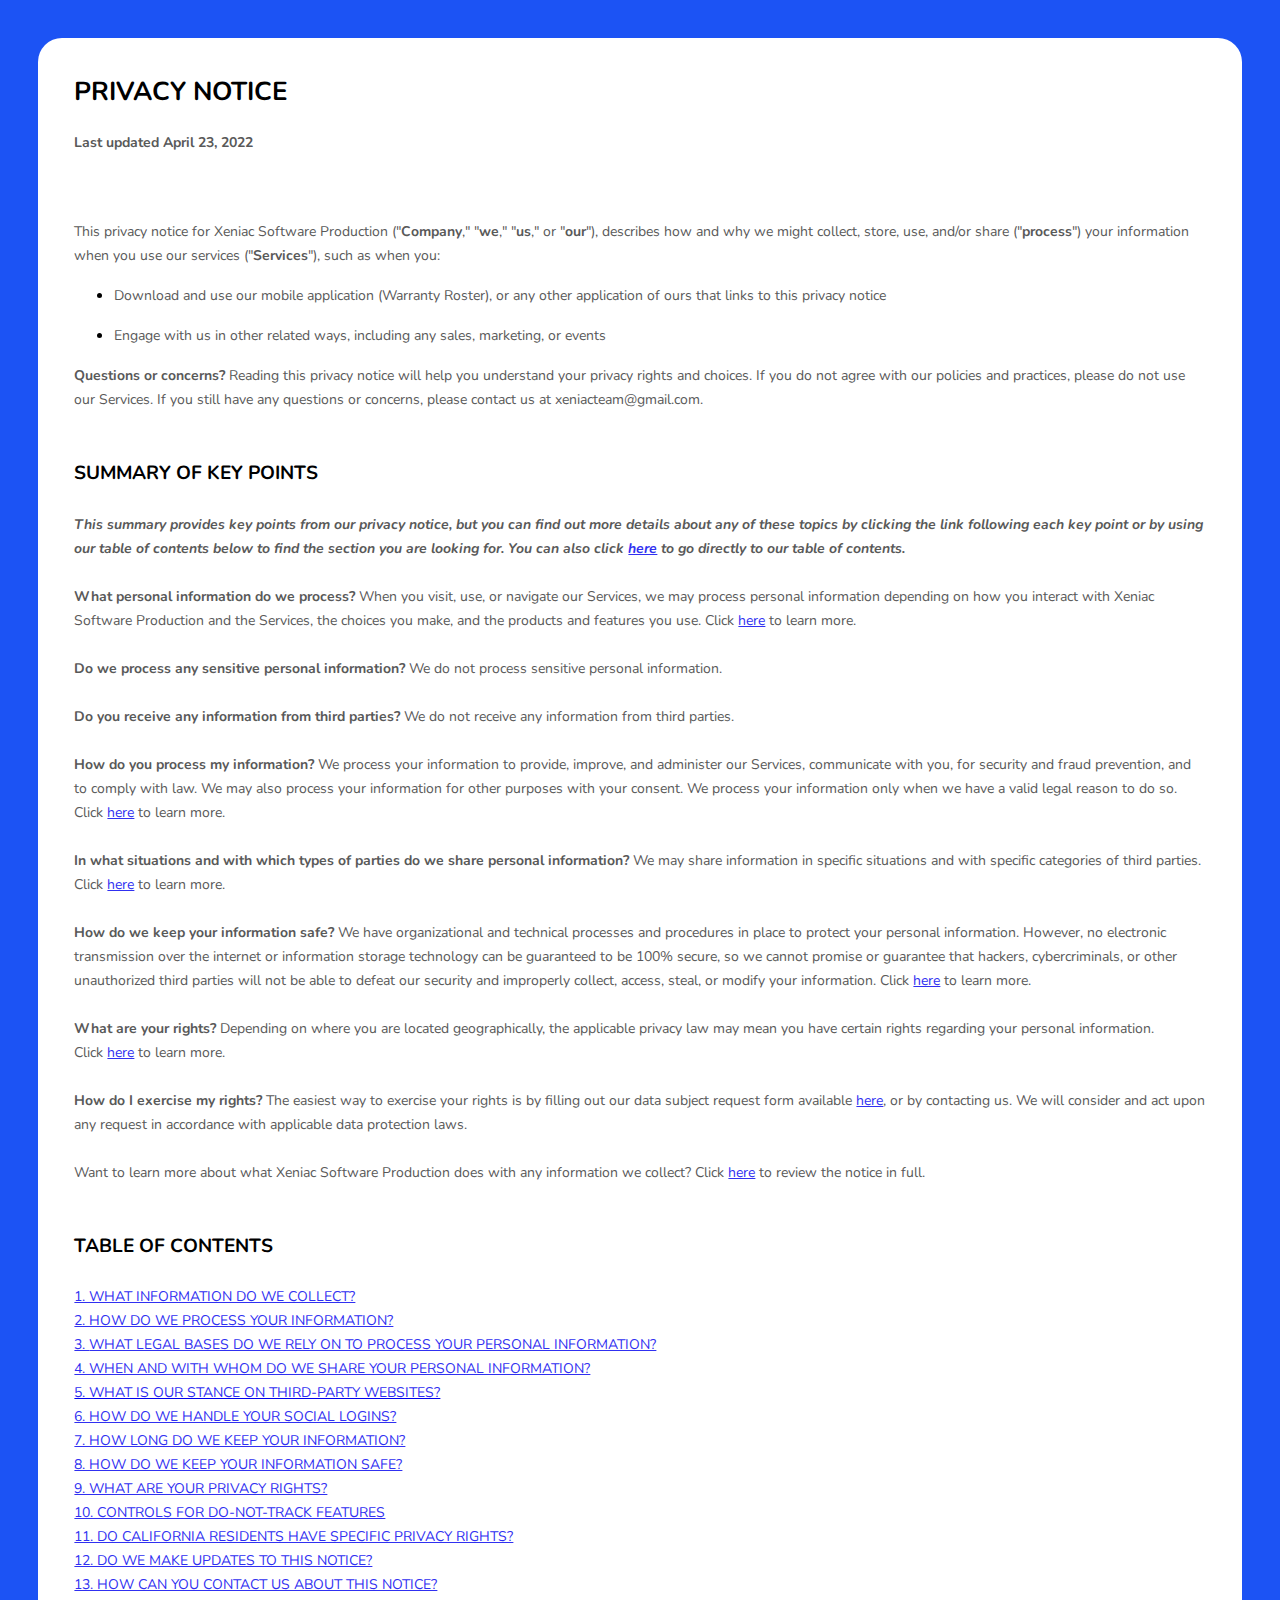
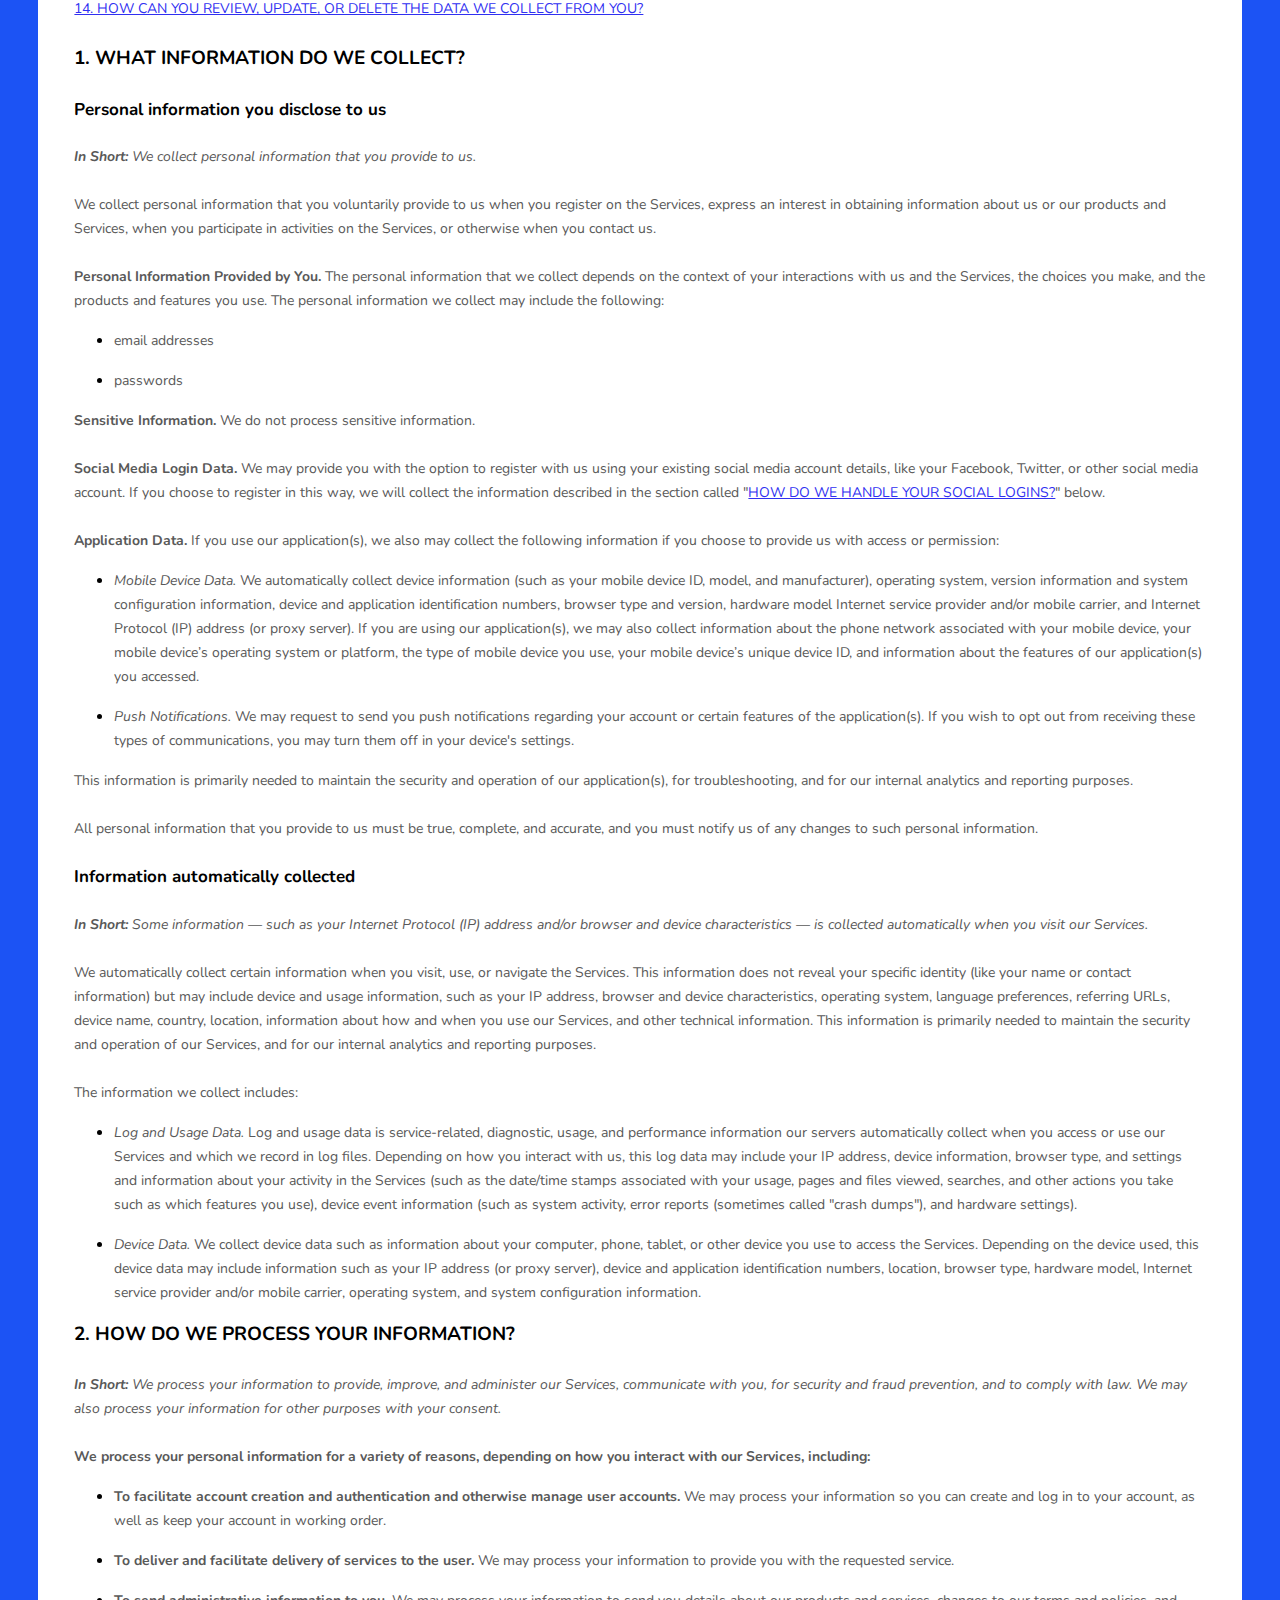
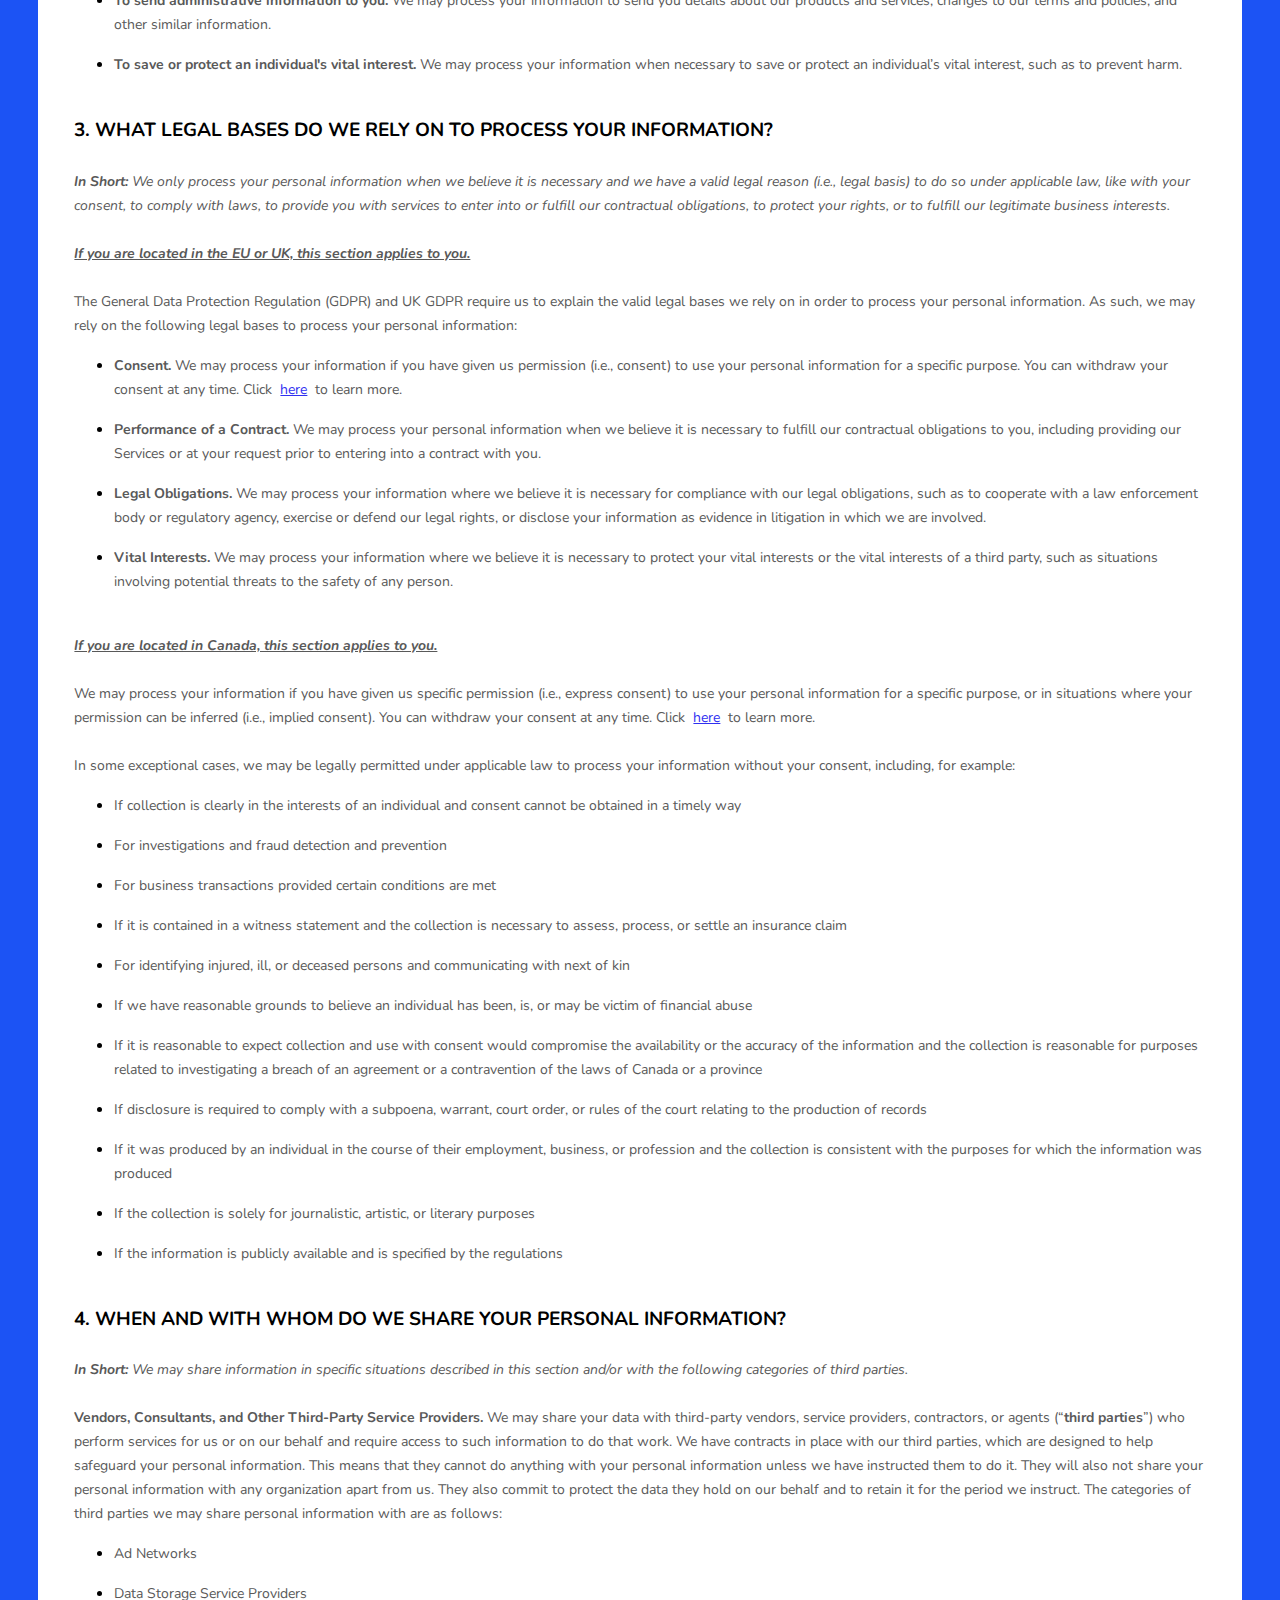
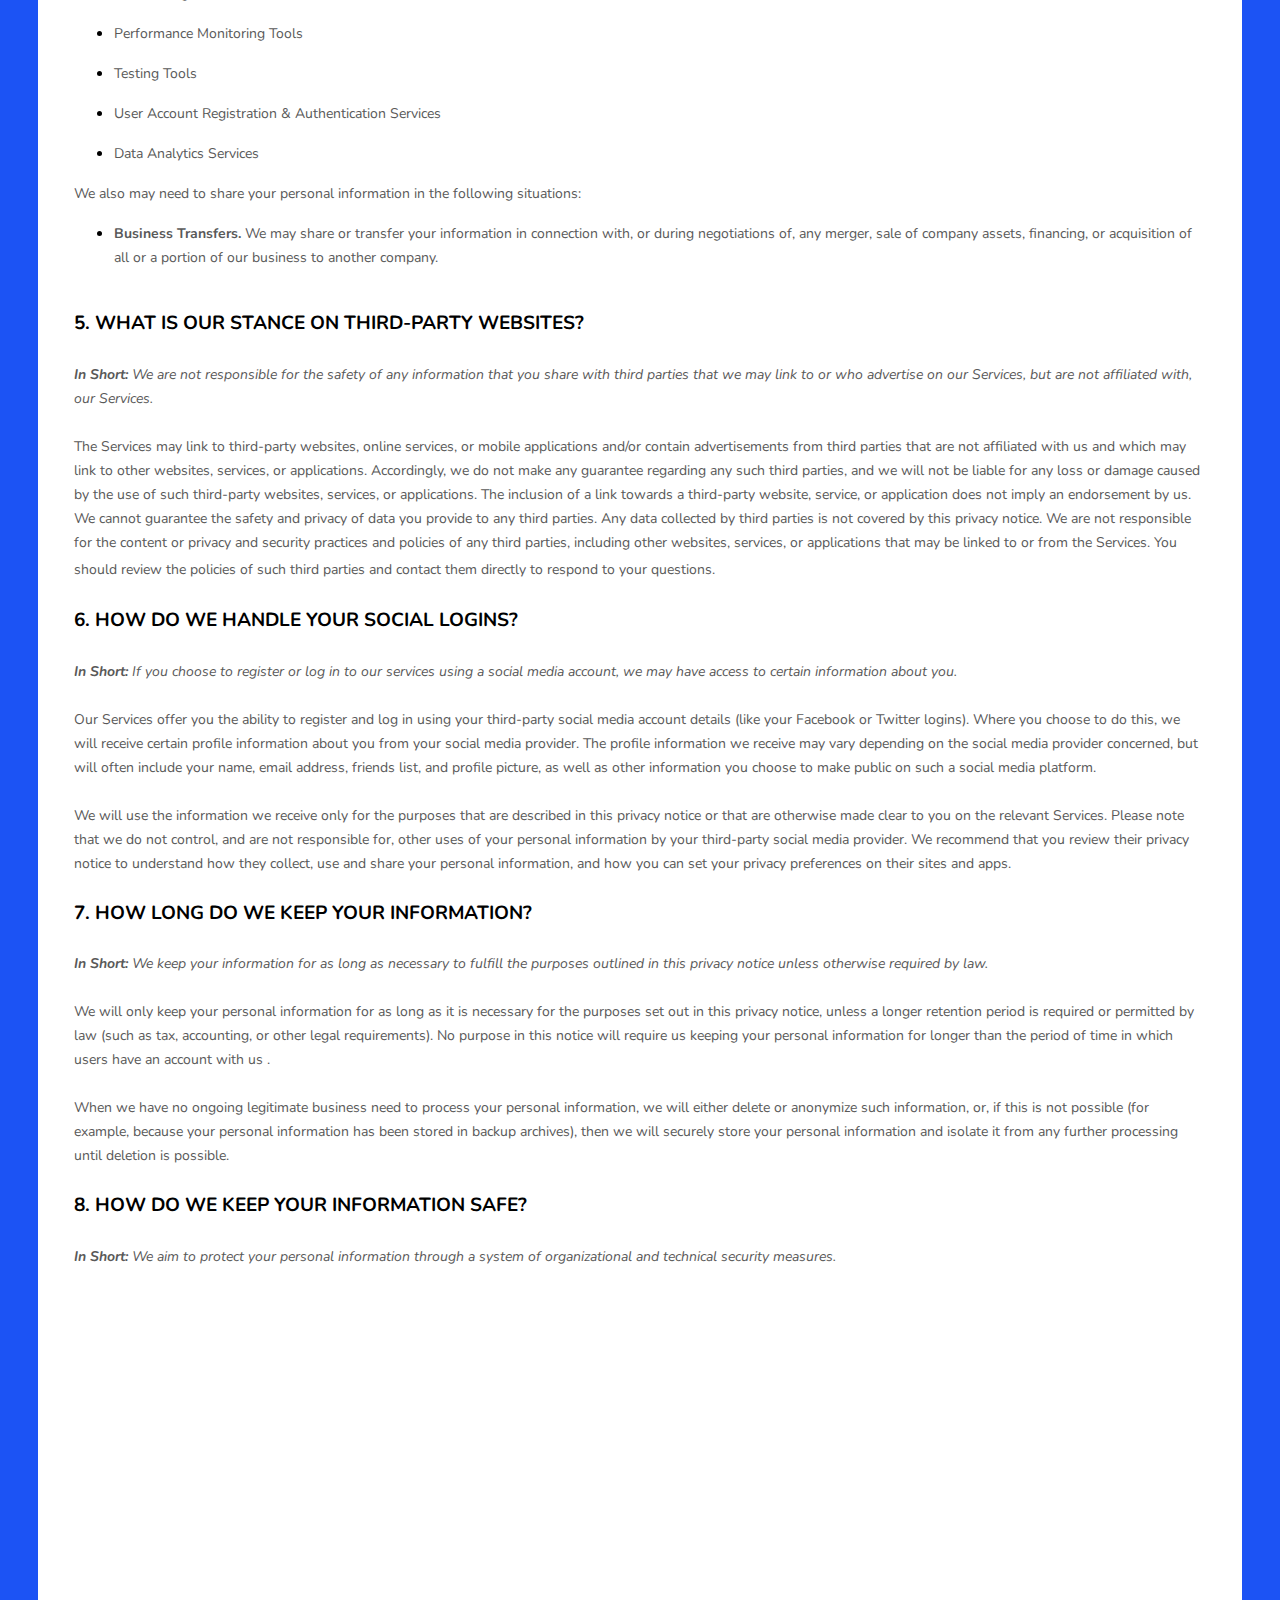
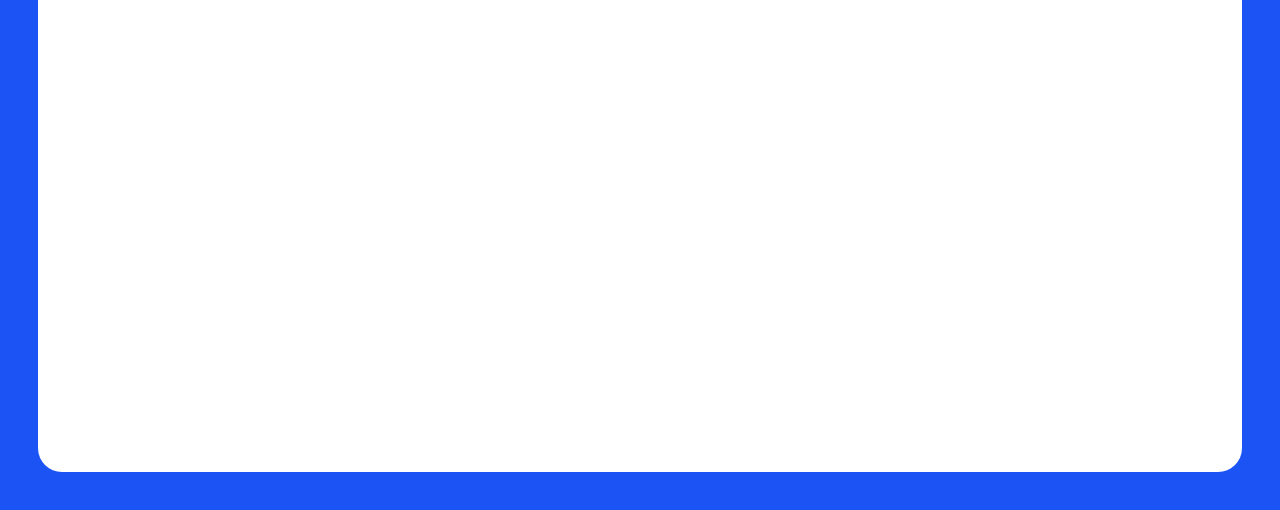
==== commit a570861d: "Improve Privacy Policy Page" ====
--- a/privacy_policy.html
+++ b/privacy_policy.html
@@ -899,2239 +899,2016 @@
                             class="question">Data Storage Service Providers</bdt></span></span></span>
             </li>
         </ul>
-        <!--                                                                                                        <div><span-->
-        <!--                                                                                                                style="font-size: 15px; color: rgb(89, 89, 89);"><span-->
-        <!--                                                                                                                style="font-size: 15px; color: rgb(89, 89, 89);"><span-->
-        <!--                                                                                                                data-custom-class="body_text"><span-->
-        <!--                                                                                                                style="font-size: 15px;"><span-->
-        <!--                                                                                                                style="color: rgb(89, 89, 89);"><span-->
-        <!--                                                                                                                data-custom-class="body_text"><span-->
-        <!--                                                                                                                style="font-size: 15px;"><span-->
-        <!--                                                                                                                style="color: rgb(89, 89, 89);"><bdt-->
-        <!--                                                                                                                class="block-component"><span-->
-        <!--                                                                                                                style="font-size: 15px; color: rgb(89, 89, 89);"><span-->
-        <!--                                                                                                                style="font-size: 15px; color: rgb(89, 89, 89);"><span-->
-        <!--                                                                                                                data-custom-class="body_text"><bdt-->
-        <!--                                                                                                                class="forloop-component"></bdt></span></span></span>-->
-        <!--                                                                                                        </div>-->
-        <!--                                                                                                        <ul>-->
-        <!--                                                                                                            <li style="line-height: 1.5;">-->
-        <!--                                                                                                                <span style="font-size: 15px; color: rgb(89, 89, 89);"><span-->
-        <!--                                                                                                                        style="font-size: 15px; color: rgb(89, 89, 89);"><span-->
-        <!--                                                                                                                        data-custom-class="body_text"><bdt-->
-        <!--                                                                                                                        class="question">Performance Monitoring Tools</bdt></span></span></span>-->
-        <!--                                                                                                            </li>-->
-        <!--                                                                                                        </ul>-->
-        <!--                                                                                                        <div><span-->
-        <!--                                                                                                                style="font-size: 15px; color: rgb(89, 89, 89);"><span-->
-        <!--                                                                                                                style="font-size: 15px; color: rgb(89, 89, 89);"><span-->
-        <!--                                                                                                                data-custom-class="body_text"><span-->
-        <!--                                                                                                                style="font-size: 15px;"><span-->
-        <!--                                                                                                                style="color: rgb(89, 89, 89);"><span-->
-        <!--                                                                                                                data-custom-class="body_text"><span-->
-        <!--                                                                                                                style="font-size: 15px;"><span-->
-        <!--                                                                                                                style="color: rgb(89, 89, 89);"><bdt-->
-        <!--                                                                                                                class="block-component"><span-->
-        <!--                                                                                                                style="font-size: 15px; color: rgb(89, 89, 89);"><span-->
-        <!--                                                                                                                style="font-size: 15px; color: rgb(89, 89, 89);"><span-->
-        <!--                                                                                                                data-custom-class="body_text"><bdt-->
-        <!--                                                                                                                class="forloop-component"></bdt></span></span></span>-->
-        <!--                                                                                                        </div>-->
-        <!--                                                                                                        <ul>-->
-        <!--                                                                                                            <li style="line-height: 1.5;">-->
-        <!--                                                                                                                <span style="font-size: 15px; color: rgb(89, 89, 89);"><span-->
-        <!--                                                                                                                        style="font-size: 15px; color: rgb(89, 89, 89);"><span-->
-        <!--                                                                                                                        data-custom-class="body_text"><bdt-->
-        <!--                                                                                                                        class="question">Testing Tools</bdt></span></span></span>-->
-        <!--                                                                                                            </li>-->
-        <!--                                                                                                        </ul>-->
-        <!--                                                                                                        <div><span-->
-        <!--                                                                                                                style="font-size: 15px; color: rgb(89, 89, 89);"><span-->
-        <!--                                                                                                                style="font-size: 15px; color: rgb(89, 89, 89);"><span-->
-        <!--                                                                                                                data-custom-class="body_text"><span-->
-        <!--                                                                                                                style="font-size: 15px;"><span-->
-        <!--                                                                                                                style="color: rgb(89, 89, 89);"><span-->
-        <!--                                                                                                                data-custom-class="body_text"><span-->
-        <!--                                                                                                                style="font-size: 15px;"><span-->
-        <!--                                                                                                                style="color: rgb(89, 89, 89);"><bdt-->
-        <!--                                                                                                                class="block-component"><span-->
-        <!--                                                                                                                style="font-size: 15px; color: rgb(89, 89, 89);"><span-->
-        <!--                                                                                                                style="font-size: 15px; color: rgb(89, 89, 89);"><span-->
-        <!--                                                                                                                data-custom-class="body_text"><bdt-->
-        <!--                                                                                                                class="forloop-component"></bdt></span></span></span>-->
-        <!--                                                                                                        </div>-->
-        <!--                                                                                                        <ul>-->
-        <!--                                                                                                            <li style="line-height: 1.5;">-->
-        <!--                                                                                                                <span style="font-size: 15px; color: rgb(89, 89, 89);"><span-->
-        <!--                                                                                                                        style="font-size: 15px; color: rgb(89, 89, 89);"><span-->
-        <!--                                                                                                                        data-custom-class="body_text"><bdt-->
-        <!--                                                                                                                        class="question">User Account Registration & Authentication Services</bdt></span></span></span>-->
-        <!--                                                                                                            </li>-->
-        <!--                                                                                                        </ul>-->
-        <!--                                                                                                        <div><span-->
-        <!--                                                                                                                style="font-size: 15px; color: rgb(89, 89, 89);"><span-->
-        <!--                                                                                                                style="font-size: 15px; color: rgb(89, 89, 89);"><span-->
-        <!--                                                                                                                data-custom-class="body_text"><span-->
-        <!--                                                                                                                style="font-size: 15px;"><span-->
-        <!--                                                                                                                style="color: rgb(89, 89, 89);"><span-->
-        <!--                                                                                                                data-custom-class="body_text"><span-->
-        <!--                                                                                                                style="font-size: 15px;"><span-->
-        <!--                                                                                                                style="color: rgb(89, 89, 89);"><bdt-->
-        <!--                                                                                                                class="block-component"><span-->
-        <!--                                                                                                                style="font-size: 15px; color: rgb(89, 89, 89);"><span-->
-        <!--                                                                                                                style="font-size: 15px; color: rgb(89, 89, 89);"><span-->
-        <!--                                                                                                                data-custom-class="body_text"><bdt-->
-        <!--                                                                                                                class="forloop-component"></bdt></span></span></span>-->
-        <!--                                                                                                        </div>-->
-        <!--                                                                                                        <ul>-->
-        <!--                                                                                                            <li style="line-height: 1.5;">-->
-        <!--                                                                                                                <span style="font-size: 15px; color: rgb(89, 89, 89);"><span-->
-        <!--                                                                                                                        style="font-size: 15px; color: rgb(89, 89, 89);"><span-->
-        <!--                                                                                                                        data-custom-class="body_text"><bdt-->
-        <!--                                                                                                                        class="question">Data Analytics Services</bdt></span></span></span>-->
-        <!--                                                                                                            </li>-->
-        <!--                                                                                                        </ul>-->
-        <!--                                                                                                        <div><span-->
-        <!--                                                                                                                style="font-size: 15px; color: rgb(89, 89, 89);"><span-->
-        <!--                                                                                                                style="font-size: 15px; color: rgb(89, 89, 89);"><span-->
-        <!--                                                                                                                data-custom-class="body_text"><span-->
-        <!--                                                                                                                style="font-size: 15px;"><span-->
-        <!--                                                                                                                style="color: rgb(89, 89, 89);"><span-->
-        <!--                                                                                                                data-custom-class="body_text"><span-->
-        <!--                                                                                                                style="font-size: 15px;"><span-->
-        <!--                                                                                                                style="color: rgb(89, 89, 89);"><bdt-->
-        <!--                                                                                                                class="block-component"><span-->
-        <!--                                                                                                                style="font-size: 15px; color: rgb(89, 89, 89);"><span-->
-        <!--                                                                                                                style="font-size: 15px; color: rgb(89, 89, 89);"><span-->
-        <!--                                                                                                                data-custom-class="body_text"><bdt-->
-        <!--                                                                                                                class="forloop-component"><span-->
-        <!--                                                                                                                style="font-size: 15px; color: rgb(89, 89, 89);"><span-->
-        <!--                                                                                                                style="font-size: 15px; color: rgb(89, 89, 89);"><span-->
-        <!--                                                                                                                data-custom-class="body_text"><span-->
-        <!--                                                                                                                style="font-size: 15px;"><span-->
-        <!--                                                                                                                style="color: rgb(89, 89, 89);"><span-->
-        <!--                                                                                                                data-custom-class="body_text"><span-->
-        <!--                                                                                                                style="font-size: 15px;"><span-->
-        <!--                                                                                                                style="color: rgb(89, 89, 89);"><span-->
-        <!--                                                                                                                style="font-size: 15px;"><span-->
-        <!--                                                                                                                style="color: rgb(89, 89, 89);"><span-->
-        <!--                                                                                                                style="font-size: 15px;"><span-->
-        <!--                                                                                                                style="color: rgb(89, 89, 89);"><bdt-->
-        <!--                                                                                                                class="statement-end-if-in-editor"></bdt></span></span></span></span></span></span></span></span></span></span></span></span></bdt></span></span></span></bdt></span></span></span></span></span></span></span></span></span></span></span></span></bdt></span></span></span></bdt></span></span></span></span></span></span></span></span>-->
-        <!--                                                                                                            <bdt class="block-component"></bdt>-->
-        <!--                                                                                                            </span></span></span></span></span></span></span></span>-->
-        <!--                                                                                                            <bdt class="block-component"></bdt>-->
-        <!--                                                                                                            </span></span></span></span></span></span></span></span>-->
-        <!--                                                                                                            <bdt class="block-component"></bdt>-->
-        <!--                                                                                                            </span></span></span></span></span></span></span></span>-->
-        <!--                                                                                                            <bdt class="block-component"></bdt>-->
-        <!--                                                                                                            </span></span></span></span></span></span></span></span>-->
-        <!--                                                                                                            <bdt class="block-component"></bdt>-->
-        <!--                                                                                                            </span></span></span></span></span></span></span></span>-->
-        <!--                                                                                                            <bdt class="block-component"></bdt>-->
-        <!--                                                                                                            </span></span></span></span></span></span></span></span>-->
-        <!--                                                                                                            <bdt class="block-component"></bdt>-->
-        <!--                                                                                                            </span></span></span></span></span></span></span></span>-->
-        <!--                                                                                                            <bdt class="block-component"></bdt>-->
-        <!--                                                                                                            </span></span></span></span></span></span></span></span>-->
-        <!--                                                                                                            <bdt class="block-component"></bdt>-->
-        <!--                                                                                                            </span></span></span></span></span></span></span></span>-->
-        <!--                                                                                                            <bdt class="block-component"></bdt>-->
-        <!--                                                                                                            </span></span></span></span></span></span></span></span>-->
-        <!--                                                                                                            <bdt class="block-component"></bdt>-->
-        <!--                                                                                                            </span></span></span></span></span></span></span></span>-->
-        <!--                                                                                                            <bdt class="block-component"></bdt>-->
-        <!--                                                                                                            </span></span></span></span></span></span></span></span>-->
-        <!--                                                                                                            <bdt class="block-component"></bdt>-->
-        <!--                                                                                                            </span></span></span></span></span></span></span></span>-->
-        <!--                                                                                                            <bdt class="block-component"></bdt>-->
-        <!--                                                                                                            </span></span></span></span></span></span></span></span>-->
-        <!--                                                                                                            <bdt class="block-component"></bdt>-->
-        <!--                                                                                                            </span></span></span></span></span></span></span></span>-->
-        <!--                                                                                                            <bdt class="block-component"></bdt>-->
-        <!--                                                                                                            </span></span></span></span></span></span></span></span>-->
-        <!--                                                                                                            <span data-custom-class="body_text"></span><span-->
-        <!--                                                                                                                    data-custom-class="body_text"></span><span-->
-        <!--                                                                                                                    data-custom-class="body_text"><bdt-->
-        <!--                                                                                                                    class="block-component"></bdt></span></span></span></span></span>-->
-        <!--                                                                                                            <bdt class="block-component"></bdt>-->
-        <!--                                                                                                            </span></span></span></span></span>-->
-        <!--                                                                                                            <bdt class="block-component"></bdt>-->
-        <!--                                                                                                            </span></span></span></span></span>-->
-        <!--                                                                                                            <bdt class="block-component"></bdt>-->
-        <!--                                                                                                            </span></span></span></span></span>-->
-        <!--                                                                                                            <bdt class="block-component"></bdt>-->
-        <!--                                                                                                            </span></span></span></span></span>-->
-        <!--                                                                                                            <bdt class="block-component"></bdt>-->
-        <!--                                                                                                            </span></span></span></span></span>-->
-        <!--                                                                                                            <bdt class="block-component"></bdt>-->
-        <!--                                                                                                            </span></span></span></span></span>-->
-        <!--                                                                                                            <bdt class="block-component"></bdt>-->
-        <!--                                                                                                            </span></span></span></span></span>-->
-        <!--                                                                                                            <bdt class="block-component"></bdt>-->
-        <!--                                                                                                            </span></span></span></span></span>-->
-        <!--                                                                                                            <bdt class="block-component"></bdt>-->
-        <!--                                                                                                            </span></span></span></span></span>-->
-        <!--                                                                                                            <bdt class="block-component"></bdt>-->
-        <!--                                                                                                            </span></span></span></span></span>-->
-        <!--                                                                                                            <bdt class="block-component"></bdt>-->
-        <!--                                                                                                            </span></span></span></span></span>-->
-        <!--                                                                                                            <bdt class="block-component"></bdt>-->
-        <!--                                                                                                            </span></span></span></span></span>-->
-        <!--                                                                                                            <bdt class="block-component"></bdt>-->
-        <!--                                                                                                            </span></span></span></span></span>-->
-        <!--                                                                                                            <bdt class="block-component"></bdt>-->
-        <!--                                                                                                            </span></span></span></span></span>-->
-        <!--                                                                                                            <bdt class="block-component"></bdt>-->
-        <!--                                                                                                            </span></span></span></span></span>-->
-        <!--                                                                                                            <bdt class="block-component"></bdt>-->
-        <!--                                                                                                            </span></span></span></span></span>-->
-        <!--                                                                                                            <span data-custom-class="body_text"></span><span-->
-        <!--                                                                                                                    data-custom-class="body_text"></span><span-->
-        <!--                                                                                                                    data-custom-class="body_text"></span>-->
-        <!--                                                                                                            <bdt class="block-component"></bdt>-->
-        <!--                                                                                                            </span></span></span></span></span>-->
-        <!--                                                                                                            <bdt class="block-component"></bdt>-->
-        <!--                                                                                                            </span></span></span></span></span>-->
-        <!--                                                                                                            <bdt class="block-component"></bdt>-->
-        <!--                                                                                                            </span></span></span></span></span>-->
-        <!--                                                                                                            <bdt class="block-component"></bdt>-->
-        <!--                                                                                                            </span></span></span></span></span>-->
-        <!--                                                                                                            <bdt class="block-component"></bdt>-->
-        <!--                                                                                                            </span></span></span></span></span>-->
-        <!--                                                                                                            <bdt class="block-component"></bdt>-->
-        <!--                                                                                                            </span></span></span></span></span>-->
-        <!--                                                                                                            <bdt class="block-component"></bdt>-->
-        <!--                                                                                                            </span></span></span></span></span>-->
-        <!--                                                                                                            <bdt class="block-component"></bdt>-->
-        <!--                                                                                                            </span></span></span></span></span>-->
-        <!--                                                                                                            <bdt class="block-component"></bdt>-->
-        <!--                                                                                                            </span></span></span></span></span>-->
-        <!--                                                                                                            <bdt class="block-component"></bdt>-->
-        <!--                                                                                                            </span></span></span></span></span>-->
-        <!--                                                                                                            <bdt class="block-component"></bdt>-->
-        <!--                                                                                                            </span></span></span></span></span>-->
-        <!--                                                                                                            <bdt class="block-component"></bdt>-->
-        <!--                                                                                                            </span></span></span></span></span>-->
-        <!--                                                                                                            <bdt class="block-component"></bdt>-->
-        <!--                                                                                                            </span></span></span></span></span>-->
-        <!--                                                                                                            <bdt class="block-component"></bdt>-->
-        <!--                                                                                                            </span></span></span></span></span>-->
-        <!--                                                                                                            <bdt class="block-component"></bdt>-->
-        <!--                                                                                                            </span></span></span></span></span>-->
-        <!--                                                                                                            <bdt class="block-component"></bdt>-->
-        <!--                                                                                                            </span></span></span></span></span>-->
-        <!--                                                                                                            <bdt class="block-component"></bdt>-->
-        <!--                                                                                                            </span></span></span></span></span>-->
-        <!--                                                                                                            <span data-custom-class="body_text"></span><span-->
-        <!--                                                                                                                    data-custom-class="body_text"></span><span-->
-        <!--                                                                                                                    data-custom-class="body_text"></span>-->
-        <!--                                                                                                            <bdt class="block-component"></bdt>-->
-        <!--                                                                                                            </span></span></span></span></span>-->
-        <!--                                                                                                            <bdt class="block-component"></bdt>-->
-        <!--                                                                                                            </span></span></span></span></span>-->
-        <!--                                                                                                            <bdt class="block-component"></bdt>-->
-        <!--                                                                                                            </span></span></span></span></span>-->
-        <!--                                                                                                            <bdt class="block-component"></bdt>-->
-        <!--                                                                                                            </span></span></span></span></span>-->
-        <!--                                                                                                            <bdt class="block-component"></bdt>-->
-        <!--                                                                                                            </span></span></span></span></span>-->
-        <!--                                                                                                            <bdt class="block-component"></bdt>-->
-        <!--                                                                                                            </span></span></span></span></span>-->
-        <!--                                                                                                            <bdt class="block-component"></bdt>-->
-        <!--                                                                                                            </span></span></span></span></span>-->
-        <!--                                                                                                            <bdt class="block-component"></bdt>-->
-        <!--                                                                                                            </span></span></span></span></span>-->
-        <!--                                                                                                            <bdt class="block-component"></bdt>-->
-        <!--                                                                                                            </span></span></span></span></span>-->
-        <!--                                                                                                            <bdt class="block-component"></bdt>-->
-        <!--                                                                                                            </span></span></span></span></span>-->
-        <!--                                                                                                            <bdt class="block-component"></bdt>-->
-        <!--                                                                                                            </span></span></span></span></span>-->
-        <!--                                                                                                            <bdt class="block-component"></bdt>-->
-        <!--                                                                                                            </span></span></span></span></span>-->
-        <!--                                                                                                            <bdt class="block-component"></bdt>-->
-        <!--                                                                                                            </span></span></span></span></span>-->
-        <!--                                                                                                            <bdt class="block-component"></bdt>-->
-        <!--                                                                                                            </span></span></span></span></span>-->
-        <!--                                                                                                            <bdt class="block-component"></bdt>-->
-        <!--                                                                                                            </span></span></span></span></span>-->
-        <!--                                                                                                            <bdt class="block-component"></bdt>-->
-        <!--                                                                                                            </span></span></span></span></span>-->
-        <!--                                                                                                            <bdt class="block-component"></bdt>-->
-        <!--                                                                                                            </span></span></span></span></span>-->
-        <!--                                                                                                            <span data-custom-class="body_text"></span><span-->
-        <!--                                                                                                                    data-custom-class="body_text"></span><span-->
-        <!--                                                                                                                    data-custom-class="body_text"></span>-->
-        <!--                                                                                                        </div>-->
-        <!--                                                                                                        <div style="line-height: 1.5;">-->
-        <!--                                                                                                            <span style="font-size: 15px;"><span-->
-        <!--                                                                                                                    data-custom-class="body_text">We <bdt-->
-        <!--                                                                                                                    class="block-component"></bdt>also <bdt-->
-        <!--                                                                                                                    class="statement-end-if-in-editor"></bdt> may need to share your personal information in the following situations:</span></span>-->
-        <!--                                                                                                        </div>-->
-        <!--                                                                                                        <ul>-->
-        <!--                                                                                                            <li style="line-height: 1.5;">-->
-        <!--                                                                                                                <span style="font-size: 15px;"><span-->
-        <!--                                                                                                                        data-custom-class="body_text"><strong>Business Transfers.</strong> We may share or transfer your information in connection with, or during negotiations of, any merger, sale of company assets, financing, or acquisition of all or a portion of our business to another company.</span></span>-->
-        <!--                                                                                                            </li>-->
-        <!--                                                                                                        </ul>-->
-        <!--                                                                                                        <div style="line-height: 1.5;">-->
-        <!--                                                                                                            <span style="font-size: 15px;"><span-->
-        <!--                                                                                                                    data-custom-class="body_text"><bdt-->
-        <!--                                                                                                                    class="block-component"></bdt></span></span></li></ul>-->
-        <!--                                                                                                            <div style="line-height: 1.5;">-->
-        <!--                                                                                                                <span style="font-size: 15px;"><bdt-->
-        <!--                                                                                                                        class="block-component"><span-->
-        <!--                                                                                                                        data-custom-class="body_text"></span></bdt></span></li></ul>-->
-        <!--                                                                                                                <div style="line-height: 1.5;">-->
-        <!--                                                                                                                    <bdt class="block-component">-->
-        <!--                                                                                                                        <span style="font-size: 15px;"><span-->
-        <!--                                                                                                                                data-custom-class="body_text"></span></span>-->
-        <!--                                                                                                                    </bdt>-->
-        <!--                                                                                                                    </li></ul>-->
-        <!--                                                                                                                    <div style="line-height: 1.5;">-->
-        <!--                                                                                                                        <bdt class="block-component">-->
-        <!--                                                                                                                            <span style="font-size: 15px;"><span-->
-        <!--                                                                                                                                    data-custom-class="body_text">-->
-        <!--                                                                                                                        </bdt>-->
-        <!--                                                                                                                        </span></span></li></ul>-->
-        <!--                                                                                                                        <div style="line-height: 1.5;">-->
-        <!--                                                                                                                            <bdt class="block-component">-->
-        <!--                                                                                                                                <span style="font-size: 15px;"><span-->
-        <!--                                                                                                                                        data-custom-class="body_text"></span></span>-->
-        <!--                                                                                                                            </bdt>-->
-        <!--                                                                                                                            <span data-custom-class="body_text"><span-->
-        <!--                                                                                                                                    style="font-size: 15px;"><bdt-->
-        <!--                                                                                                                                    class="block-component"></bdt></span></span>-->
-        <!--                                                                                                                            <bdt class="statement-end-if-in-editor">-->
-        <!--                                                                                                                                <span style="font-size: 15px;"><span-->
-        <!--                                                                                                                                        data-custom-class="body_text"></span></span>-->
-        <!--                                                                                                                            </bdt>-->
-        <!--                                                                                                                            </li></ul>-->
-        <!--                                                                                                                            <div style="line-height: 1.5;">-->
-        <!--                                                                                                                                <bdt class="block-component">-->
-        <!--                                                                                                                                    <span style="font-size: 15px;"><span-->
-        <!--                                                                                                                                            data-custom-class="body_text"></span></span>-->
-        <!--                                                                                                                                </bdt>-->
-        <!--                                                                                                                            </div>-->
-        <!--                                                                                                                            <div style="line-height: 1.5;">-->
-        <!--                                                                                                                                <br>-->
-        <!--                                                                                                                            </div>-->
-        <!--                                                                                                                            <div style="line-height: 1.5;">-->
-        <!--                                                                                                                                <strong><span-->
-        <!--                                                                                                                                        id="3pwebsites"-->
-        <!--                                                                                                                                        style="font-size: 15px;"><span-->
-        <!--                                                                                                                                        data-custom-class="heading_1">5. WHAT IS OUR STANCE ON THIRD-PARTY WEBSITES?</span></span></strong>-->
-        <!--                                                                                                                            </div>-->
-        <!--                                                                                                                            <div style="line-height: 1.5;">-->
-        <!--                                                                                                                                <br>-->
-        <!--                                                                                                                            </div>-->
-        <!--                                                                                                                            <div style="line-height: 1.5;">-->
-        <!--                                                                                                                                <span style="font-size: 15px;"><span-->
-        <!--                                                                                                                                        data-custom-class="body_text"><strong><em>In Short:</em></strong><em> We are not responsible for the safety of any information that you share with third parties that we may link to or who advertise on our Services, but are not affiliated with, our Services.</em></span></span>-->
-        <!--                                                                                                                            </div>-->
-        <!--                                                                                                                            <div style="line-height: 1.5;">-->
-        <!--                                                                                                                                <br>-->
-        <!--                                                                                                                            </div>-->
-        <!--                                                                                                                            <div style="line-height: 1.5;">-->
-        <!--                                                                                                                                <span style="font-size: 15px;"><span-->
-        <!--                                                                                                                                        data-custom-class="body_text">The Services<bdt-->
-        <!--                                                                                                                                        class="block-component"></bdt><bdt-->
-        <!--                                                                                                                                        class="block-component"></bdt><bdt-->
-        <!--                                                                                                                                        class="statement-end-if-in-editor"></bdt> may link to third-party websites, online services, or mobile applications and/or contain advertisements from third parties that are not affiliated with us and which may link to other websites, services, or applications. Accordingly, we do not make any guarantee regarding any such third parties, and we will not be liable for any loss or damage caused by the use of such third-party websites, services, or applications. The inclusion of a link towards a third-party website, service, or application does not imply an endorsement by us. We cannot guarantee the safety and privacy of data you provide to any third parties. Any data collected by third parties is not covered by this privacy notice. We are not responsible for the content or privacy and security practices and policies of any third parties, including other websites, services, or applications that may be linked to or from the Services. You should review the policies of such third parties and contact them directly to respond to your questions.</span></span>-->
-        <!--                                                                                                                                <bdt class="statement-end-if-in-editor">-->
-        <!--                                                                                                                                    <span style="font-size: 15px;"><span-->
-        <!--                                                                                                                                            data-custom-class="body_text"></span></span>-->
-        <!--                                                                                                                                </bdt>-->
-        <!--                                                                                                                                <span style="color: rgb(89, 89, 89); font-size: 15px;"><span-->
-        <!--                                                                                                                                        style="font-size: 15px;"><span-->
-        <!--                                                                                                                                        style="color: rgb(89, 89, 89);"><span-->
-        <!--                                                                                                                                        style="font-size: 15px;"><span-->
-        <!--                                                                                                                                        style="color: rgb(89, 89, 89);"><bdt-->
-        <!--                                                                                                                                        class="block-component"><span-->
-        <!--                                                                                                                                        data-custom-class="heading_1"></bdt></span></span></span></span></span></span></span></span>-->
-        <!--                                                                                                                                <span data-custom-class="body_text"><span-->
-        <!--                                                                                                                                        style="color: rgb(89, 89, 89); font-size: 15px;"><span-->
-        <!--                                                                                                                                        style="color: rgb(89, 89, 89); font-size: 15px;"><span-->
-        <!--                                                                                                                                        style="color: rgb(89, 89, 89); font-size: 15px;"><span-->
-        <!--                                                                                                                                        style="font-size: 15px;"><span-->
-        <!--                                                                                                                                        style="color: rgb(89, 89, 89);"><span-->
-        <!--                                                                                                                                        style="font-size: 15px;"><span-->
-        <!--                                                                                                                                        style="color: rgb(89, 89, 89);"><span-->
-        <!--                                                                                                                                        data-custom-class="body_text"><bdt-->
-        <!--                                                                                                                                        class="block-component"></bdt></span></span></span></span></span></span></span></span></span></span></span>-->
-        <!--                                                                                                                            </div>-->
-        <!--                                                                                                                            <div style="line-height: 1.5;">-->
-        <!--                                                                                                                                <br>-->
-        <!--                                                                                                                            </div>-->
-        <!--                                                                                                                            <div id="sociallogins"-->
-        <!--                                                                                                                                 style="line-height: 1.5;">-->
-        <!--                                                                                                                                <span style="color: rgb(127, 127, 127);"><span-->
-        <!--                                                                                                                                        style="color: rgb(89, 89, 89); font-size: 15px;"><span-->
-        <!--                                                                                                                                        style="font-size: 15px; color: rgb(89, 89, 89);"><span-->
-        <!--                                                                                                                                        style="font-size: 15px; color: rgb(89, 89, 89);"><span-->
-        <!--                                                                                                                                        id="control"-->
-        <!--                                                                                                                                        style="color: rgb(0, 0, 0);"><strong><span-->
-        <!--                                                                                                                                        data-custom-class="heading_1">6. HOW DO WE HANDLE YOUR SOCIAL LOGINS?</span></strong></span></span></span></span></span>-->
-        <!--                                                                                                                            </div>-->
-        <!--                                                                                                                            <div style="line-height: 1.5;">-->
-        <!--                                                                                                                                <br>-->
-        <!--                                                                                                                            </div>-->
-        <!--                                                                                                                            <div style="line-height: 1.5;">-->
-        <!--                                                                                                                                <span style="font-size: 15px; color: rgb(89, 89, 89);"><span-->
-        <!--                                                                                                                                        style="font-size: 15px; color: rgb(89, 89, 89);"><span-->
-        <!--                                                                                                                                        data-custom-class="body_text"><strong><em>In Short: </em></strong><em>If you choose to register or log in to our services using a social media account, we may have access to certain information about you.</em></span></span></span>-->
-        <!--                                                                                                                            </div>-->
-        <!--                                                                                                                            <div style="line-height: 1.5;">-->
-        <!--                                                                                                                                <br>-->
-        <!--                                                                                                                            </div>-->
-        <!--                                                                                                                            <div style="line-height: 1.5;">-->
-        <!--                                                                                                                                <span style="font-size: 15px; color: rgb(89, 89, 89);"><span-->
-        <!--                                                                                                                                        style="font-size: 15px; color: rgb(89, 89, 89);"><span-->
-        <!--                                                                                                                                        data-custom-class="body_text">Our Services offer you the ability to register and log in using your third-party social media account details (like your Facebook or Twitter logins). Where you choose to do this, we will receive certain profile information about you from your social media provider. The profile information we receive may vary depending on the social media provider concerned, but will often include your name, email address, friends list, and profile picture, as well as other information you choose to make public on such a social media platform. <span-->
-        <!--                                                                                                                                        style="font-size: 15px;"><span-->
-        <!--                                                                                                                                        style="color: rgb(89, 89, 89);"><span-->
-        <!--                                                                                                                                        data-custom-class="body_text"><bdt-->
-        <!--                                                                                                                                        class="block-component"></bdt></span></span></span></span></span></span></span></span></span></span>-->
-        <!--                                                                                                                            </div>-->
-        <!--                                                                                                                            <div style="line-height: 1.5;">-->
-        <!--                                                                                                                                <br>-->
-        <!--                                                                                                                            </div>-->
-        <!--                                                                                                                            <div style="line-height: 1.5;">-->
-        <!--                                                                                                                                <span style="font-size: 15px; color: rgb(89, 89, 89);"><span-->
-        <!--                                                                                                                                        style="font-size: 15px; color: rgb(89, 89, 89);"><span-->
-        <!--                                                                                                                                        data-custom-class="body_text">We will use the information we receive only for the purposes that are described in this privacy notice or that are otherwise made clear to you on the relevant Services. Please note that we do not control, and are not responsible for, other uses of your personal information by your third-party social media provider. We recommend that you review their privacy notice to understand how they collect, use and share your personal information, and how you can set your privacy preferences on their sites and apps.<span-->
-        <!--                                                                                                                                        style="color: rgb(89, 89, 89); font-size: 15px;"><span-->
-        <!--                                                                                                                                        style="color: rgb(89, 89, 89); font-size: 15px;"><span-->
-        <!--                                                                                                                                        style="color: rgb(89, 89, 89); font-size: 15px;"><span-->
-        <!--                                                                                                                                        style="color: rgb(89, 89, 89); font-size: 15px;"><span-->
-        <!--                                                                                                                                        style="font-size: 15px;"><span-->
-        <!--                                                                                                                                        style="color: rgb(89, 89, 89);"><span-->
-        <!--                                                                                                                                        style="font-size: 15px;"><span-->
-        <!--                                                                                                                                        style="color: rgb(89, 89, 89);"><span-->
-        <!--                                                                                                                                        data-custom-class="body_text"><bdt-->
-        <!--                                                                                                                                        class="statement-end-if-in-editor"></bdt></span><bdt-->
-        <!--                                                                                                                                        class="block-component"><span-->
-        <!--                                                                                                                                        data-custom-class="body_text"><bdt-->
-        <!--                                                                                                                                        class="block-component"></bdt></span></span></span></span></span></span></span></span></span></span></span></span></span>-->
-        <!--                                                                                                                            </div>-->
-        <!--                                                                                                                            <div style="line-height: 1.5;">-->
-        <!--                                                                                                                                <br>-->
-        <!--                                                                                                                            </div>-->
-        <!--                                                                                                                            <div id="inforetain"-->
-        <!--                                                                                                                                 style="line-height: 1.5;">-->
-        <!--                                                                                                                                <span style="color: rgb(127, 127, 127);"><span-->
-        <!--                                                                                                                                        style="color: rgb(89, 89, 89); font-size: 15px;"><span-->
-        <!--                                                                                                                                        style="font-size: 15px; color: rgb(89, 89, 89);"><span-->
-        <!--                                                                                                                                        style="font-size: 15px; color: rgb(89, 89, 89);"><span-->
-        <!--                                                                                                                                        id="control"-->
-        <!--                                                                                                                                        style="color: rgb(0, 0, 0);"><strong><span-->
-        <!--                                                                                                                                        data-custom-class="heading_1">7. HOW LONG DO WE KEEP YOUR INFORMATION?</span></strong></span></span></span></span></span>-->
-        <!--                                                                                                                            </div>-->
-        <!--                                                                                                                            <div style="line-height: 1.5;">-->
-        <!--                                                                                                                                <br>-->
-        <!--                                                                                                                            </div>-->
-        <!--                                                                                                                            <div style="line-height: 1.5;">-->
-        <!--                                                                                                                                <span style="font-size: 15px; color: rgb(89, 89, 89);"><span-->
-        <!--                                                                                                                                        style="font-size: 15px; color: rgb(89, 89, 89);"><span-->
-        <!--                                                                                                                                        data-custom-class="body_text"><strong><em>In Short: </em></strong><em>We keep your information for as long as necessary to fulfill the purposes outlined in this privacy notice unless otherwise required by law.</em></span></span></span>-->
-        <!--                                                                                                                            </div>-->
-        <!--                                                                                                                            <div style="line-height: 1.5;">-->
-        <!--                                                                                                                                <br>-->
-        <!--                                                                                                                            </div>-->
-        <!--                                                                                                                            <div style="line-height: 1.5;">-->
-        <!--                                                                                                                                <span style="font-size: 15px; color: rgb(89, 89, 89);"><span-->
-        <!--                                                                                                                                        style="font-size: 15px; color: rgb(89, 89, 89);"><span-->
-        <!--                                                                                                                                        data-custom-class="body_text">We will only keep your personal information for as long as it is necessary for the purposes set out in this privacy notice, unless a longer retention period is required or permitted by law (such as tax, accounting, or other legal requirements). No purpose in this notice will require us keeping your personal information for longer than <span-->
-        <!--                                                                                                                                        style="font-size: 15px;"><span-->
-        <!--                                                                                                                                        style="color: rgb(89, 89, 89);"><span-->
-        <!--                                                                                                                                        data-custom-class="body_text"><bdt-->
-        <!--                                                                                                                                        class="block-component"></bdt></span></span></span><bdt-->
-        <!--                                                                                                                                        class="block-component"></bdt>the period of time in which users have an account with us<bdt-->
-        <!--                                                                                                                                        class="block-component"></bdt><span-->
-        <!--                                                                                                                                        style="font-size: 15px;"><span-->
-        <!--                                                                                                                                        style="color: rgb(89, 89, 89);"><span-->
-        <!--                                                                                                                                        data-custom-class="body_text"><bdt-->
-        <!--                                                                                                                                        class="else-block"></bdt></span></span></span>.</span></span></span>-->
-        <!--                                                                                                                            </div>-->
-        <!--                                                                                                                            <div style="line-height: 1.5;">-->
-        <!--                                                                                                                                <br>-->
-        <!--                                                                                                                            </div>-->
-        <!--                                                                                                                            <div style="line-height: 1.5;">-->
-        <!--                                                                                                                                <span style="font-size: 15px; color: rgb(89, 89, 89);"><span-->
-        <!--                                                                                                                                        style="font-size: 15px; color: rgb(89, 89, 89);"><span-->
-        <!--                                                                                                                                        data-custom-class="body_text">When we have no ongoing legitimate business need to process your personal information, we will either delete or anonymize such information, or, if this is not possible (for example, because your personal information has been stored in backup archives), then we will securely store your personal information and isolate it from any further processing until deletion is possible.<span-->
-        <!--                                                                                                                                        style="color: rgb(89, 89, 89);"><bdt-->
-        <!--                                                                                                                                        class="block-component"></bdt></span></span></span></span>-->
-        <!--                                                                                                                            </div>-->
-        <!--                                                                                                                            <div style="line-height: 1.5;">-->
-        <!--                                                                                                                                <br>-->
-        <!--                                                                                                                            </div>-->
-        <!--                                                                                                                            <div id="infosafe"-->
-        <!--                                                                                                                                 style="line-height: 1.5;">-->
-        <!--                                                                                                                                <span style="color: rgb(127, 127, 127);"><span-->
-        <!--                                                                                                                                        style="color: rgb(89, 89, 89); font-size: 15px;"><span-->
-        <!--                                                                                                                                        style="font-size: 15px; color: rgb(89, 89, 89);"><span-->
-        <!--                                                                                                                                        style="font-size: 15px; color: rgb(89, 89, 89);"><span-->
-        <!--                                                                                                                                        id="control"-->
-        <!--                                                                                                                                        style="color: rgb(0, 0, 0);"><strong><span-->
-        <!--                                                                                                                                        data-custom-class="heading_1">8. HOW DO WE KEEP YOUR INFORMATION SAFE?</span></strong></span></span></span></span></span>-->
-        <!--                                                                                                                            </div>-->
-        <!--                                                                                                                            <div style="line-height: 1.5;">-->
-        <!--                                                                                                                                <br>-->
-        <!--                                                                                                                            </div>-->
-        <!--                                                                                                                            <div style="line-height: 1.5;">-->
-        <!--                                                                                                                                <span style="font-size: 15px; color: rgb(89, 89, 89);"><span-->
-        <!--                                                                                                                                        style="font-size: 15px; color: rgb(89, 89, 89);"><span-->
-        <!--                                                                                                                                        data-custom-class="body_text"><strong><em>In Short: </em></strong><em>We aim to protect your personal information through a system of organizational and technical security measures.</em></span></span></span>-->
-        <!--                                                                                                                            </div>-->
-        <!--                                                                                                                            <div style="line-height: 1.5;">-->
-        <!--                                                                                                                                <br>-->
-        <!--                                                                                                                            </div>-->
-        <!--                                                                                                                            <div style="line-height: 1.5;">-->
-        <!--                                                                                                                                <span style="font-size: 15px; color: rgb(89, 89, 89);"><span-->
-        <!--                                                                                                                                        style="font-size: 15px; color: rgb(89, 89, 89);"><span-->
-        <!--                                                                                                                                        data-custom-class="body_text">We have implemented appropriate and reasonable technical and organizational security measures designed to protect the security of any personal information we process. However, despite our safeguards and efforts to secure your information, no electronic transmission over the Internet or information storage technology can be guaranteed to be 100% secure, so we cannot promise or guarantee that hackers, cybercriminals, or other unauthorized third parties will not be able to defeat our security and improperly collect, access, steal, or modify your information. Although we will do our best to protect your personal information, transmission of personal information to and from our Services is at your own risk. You should only access the Services within a secure environment.<span-->
-        <!--                                                                                                                                        style="color: rgb(89, 89, 89);"><bdt-->
-        <!--                                                                                                                                        class="statement-end-if-in-editor"></bdt></span><span-->
-        <!--                                                                                                                                        style="color: rgb(89, 89, 89); font-size: 15px;"><span-->
-        <!--                                                                                                                                        data-custom-class="body_text"><bdt-->
-        <!--                                                                                                                                        class="block-component"></bdt></span></span></span></span></span></span>-->
-        <!--                                                                                                                            </div>-->
-        <!--                                                                                                                            <div style="line-height: 1.5;">-->
-        <!--                                                                                                                                <br>-->
-        <!--                                                                                                                            </div>-->
-        <!--                                                                                                                            <div id="privacyrights"-->
-        <!--                                                                                                                                 style="line-height: 1.5;">-->
-        <!--                                                                                                                                <span style="color: rgb(127, 127, 127);"><span-->
-        <!--                                                                                                                                        style="color: rgb(89, 89, 89); font-size: 15px;"><span-->
-        <!--                                                                                                                                        style="font-size: 15px; color: rgb(89, 89, 89);"><span-->
-        <!--                                                                                                                                        style="font-size: 15px; color: rgb(89, 89, 89);"><span-->
-        <!--                                                                                                                                        id="control"-->
-        <!--                                                                                                                                        style="color: rgb(0, 0, 0);"><strong><span-->
-        <!--                                                                                                                                        data-custom-class="heading_1">9. WHAT ARE YOUR PRIVACY RIGHTS?</span></strong></span></span></span></span></span>-->
-        <!--                                                                                                                            </div>-->
-        <!--                                                                                                                            <div style="line-height: 1.5;">-->
-        <!--                                                                                                                                <br>-->
-        <!--                                                                                                                            </div>-->
-        <!--                                                                                                                            <div style="line-height: 1.5;">-->
-        <!--                                                                                                                                <span style="font-size: 15px; color: rgb(89, 89, 89);"><span-->
-        <!--                                                                                                                                        style="font-size: 15px; color: rgb(89, 89, 89);"><span-->
-        <!--                                                                                                                                        data-custom-class="body_text"><strong><em>In Short:</em></strong><em> <span-->
-        <!--                                                                                                                                        style="color: rgb(89, 89, 89);"><span-->
-        <!--                                                                                                                                        style="font-size: 15px;"><span-->
-        <!--                                                                                                                                        data-custom-class="body_text"><em><bdt-->
-        <!--                                                                                                                                        class="block-component"></bdt></em></span></span></span>In some regions, such as <bdt-->
-        <!--                                                                                                                                        class="block-component"></bdt>the European Economic Area (EEA), United Kingdom (UK), and Canada<bdt-->
-        <!--                                                                                                                                        class="block-component"></bdt>, you have rights that allow you greater access to and control over your personal information.<span-->
-        <!--                                                                                                                                        style="color: rgb(89, 89, 89);"><span-->
-        <!--                                                                                                                                        style="font-size: 15px;"><span-->
-        <!--                                                                                                                                        data-custom-class="body_text"><em><bdt-->
-        <!--                                                                                                                                        class="statement-end-if-in-editor"></bdt></em></span></span> </span>You may review, change, or terminate your account at any time.</em><span-->
-        <!--                                                                                                                                        style="color: rgb(89, 89, 89);"><span-->
-        <!--                                                                                                                                        style="font-size: 15px;"><bdt-->
-        <!--                                                                                                                                        class="block-component"></bdt></span></span></span></span></span>-->
-        <!--                                                                                                                            </div>-->
-        <!--                                                                                                                            <div style="line-height: 1.5;">-->
-        <!--                                                                                                                                <br>-->
-        <!--                                                                                                                            </div>-->
-        <!--                                                                                                                            <div style="line-height: 1.5;">-->
-        <!--                                                                                                                                <span style="font-size: 15px; color: rgb(89, 89, 89);"><span-->
-        <!--                                                                                                                                        style="font-size: 15px; color: rgb(89, 89, 89);"><span-->
-        <!--                                                                                                                                        data-custom-class="body_text">In some regions (like <bdt-->
-        <!--                                                                                                                                        class="block-component"></bdt>the EEA, UK, and Canada<bdt-->
-        <!--                                                                                                                                        class="block-component"></bdt>), you have certain rights under applicable data protection laws. These may include the right (i) to request access and obtain a copy of your personal information, (ii) to request rectification or erasure; (iii) to restrict the processing of your personal information; and (iv) if applicable, to data portability. In certain circumstances, you may also have the right to object to the processing of your personal information. You can make such a request by contacting us by using the contact details provided in the section “</span></span></span><a-->
-        <!--                                                                                                                                    data-custom-class="link"-->
-        <!--                                                                                                                                    href="#contact"><span-->
-        <!--                                                                                                                                    style="font-size: 15px; color: rgb(89, 89, 89);"><span-->
-        <!--                                                                                                                                    style="font-size: 15px; color: rgb(89, 89, 89);"><span-->
-        <!--                                                                                                                                    data-custom-class="body_text">HOW CAN YOU CONTACT US ABOUT THIS NOTICE?</span></span></span></a><span-->
-        <!--                                                                                                                                    style="font-size: 15px; color: rgb(89, 89, 89);"><span-->
-        <!--                                                                                                                                    style="font-size: 15px; color: rgb(89, 89, 89);"><span-->
-        <!--                                                                                                                                    data-custom-class="body_text">” below.</span></span></span>-->
-        <!--                                                                                                                            </div>-->
-        <!--                                                                                                                            <div style="line-height: 1.5;">-->
-        <!--                                                                                                                                <br>-->
-        <!--                                                                                                                            </div>-->
-        <!--                                                                                                                            <div style="line-height: 1.5;">-->
-        <!--                                                                                                                                <span style="font-size: 15px; color: rgb(89, 89, 89);"><span-->
-        <!--                                                                                                                                        style="font-size: 15px; color: rgb(89, 89, 89);"><span-->
-        <!--                                                                                                                                        data-custom-class="body_text">We will consider and act upon any request in accordance with applicable data protection laws.</span><span-->
-        <!--                                                                                                                                        data-custom-class="body_text"><span-->
-        <!--                                                                                                                                        style="font-size: 15px;"><span-->
-        <!--                                                                                                                                        style="color: rgb(89, 89, 89);"><span-->
-        <!--                                                                                                                                        data-custom-class="body_text"><span-->
-        <!--                                                                                                                                        style="color: rgb(89, 89, 89);"><span-->
-        <!--                                                                                                                                        style="font-size: 15px;"><bdt-->
-        <!--                                                                                                                                        class="statement-end-if-in-editor"></bdt></span></span></span></span></span></span></span></span>-->
-        <!--                                                                                                                            </div>-->
-        <!--                                                                                                                            <div style="line-height: 1.5;">-->
-        <!--                                                                                                                                <span style="font-size: 15px; color: rgb(89, 89, 89);"> </span>-->
-        <!--                                                                                                                            </div>-->
-        <!--                                                                                                                            <div style="line-height: 1.5;">-->
-        <!--                                                                                                                                <span style="font-size: 15px; color: rgb(89, 89, 89);"><span-->
-        <!--                                                                                                                                        style="font-size: 15px; color: rgb(89, 89, 89);"><span-->
-        <!--                                                                                                                                        data-custom-class="body_text">If you are located in the EEA or UK and you believe we are unlawfully processing your personal information, you also have the right to complain to your local data protection supervisory authority. You can find their contact details here: <span-->
-        <!--                                                                                                                                        style="font-size: 15px;"><span-->
-        <!--                                                                                                                                        style="color: rgb(89, 89, 89);"><span-->
-        <!--                                                                                                                                        data-custom-class="body_text"><span-->
-        <!--                                                                                                                                        style="color: rgb(48, 48, 241);"><span-->
-        <!--                                                                                                                                        data-custom-class="body_text"><a-->
-        <!--                                                                                                                                        data-custom-class="link"-->
-        <!--                                                                                                                                        href="https://ec.europa.eu/justice/data-protection/bodies/authorities/index_en.htm"-->
-        <!--                                                                                                                                        rel="noopener noreferrer"-->
-        <!--                                                                                                                                        target="_blank"><span-->
-        <!--                                                                                                                                        style="font-size: 15px;">https://ec.europa.eu/justice/data-protection/bodies/authorities/index_en.htm</span></a></span></span></span></span></span>.</span></span></span>-->
-        <!--                                                                                                                            </div>-->
-        <!--                                                                                                                            <div style="line-height: 1.5;">-->
-        <!--                                                                                                                                <br>-->
-        <!--                                                                                                                            </div>-->
-        <!--                                                                                                                            <div style="line-height: 1.5;">-->
-        <!--                                                                                                                                <span style="font-size: 15px; color: rgb(89, 89, 89);"><span-->
-        <!--                                                                                                                                        style="font-size: 15px; color: rgb(89, 89, 89);"><span-->
-        <!--                                                                                                                                        data-custom-class="body_text">If you are located in Switzerland, the contact details for the data protection authorities are available here: <span-->
-        <!--                                                                                                                                        style="font-size: 15px;"><span-->
-        <!--                                                                                                                                        style="color: rgb(89, 89, 89);"><span-->
-        <!--                                                                                                                                        data-custom-class="body_text"><span-->
-        <!--                                                                                                                                        style="color: rgb(48, 48, 241);"><span-->
-        <!--                                                                                                                                        data-custom-class="body_text"><span-->
-        <!--                                                                                                                                        style="font-size: 15px;"><a-->
-        <!--                                                                                                                                        data-custom-class="link"-->
-        <!--                                                                                                                                        href="https://www.edoeb.admin.ch/edoeb/en/home.html"-->
-        <!--                                                                                                                                        rel="noopener noreferrer"-->
-        <!--                                                                                                                                        target="_blank">https://www.edoeb.admin.ch/edoeb/en/home.html</a></span></span></span></span></span></span>.</span></span></span>-->
-        <!--                                                                                                                            </div>-->
-        <!--                                                                                                                            <div style="line-height: 1.5;">-->
-        <!--                                                                                                                                <br>-->
-        <!--                                                                                                                            </div>-->
-        <!--                                                                                                                            <div id="withdrawconsent"-->
-        <!--                                                                                                                                 style="line-height: 1.5;">-->
-        <!--                                                                                                                                <span style="font-size: 15px; color: rgb(89, 89, 89);"><span-->
-        <!--                                                                                                                                        style="font-size: 15px; color: rgb(89, 89, 89);"><span-->
-        <!--                                                                                                                                        data-custom-class="body_text"><strong><u>Withdrawing your consent:</u></strong> If we are relying on your consent to process your personal information,<bdt-->
-        <!--                                                                                                                                        class="block-component"></bdt> which may be express and/or implied consent depending on the applicable law,<bdt-->
-        <!--                                                                                                                                        class="statement-end-if-in-editor"></bdt> you have the right to withdraw your consent at any time. You can withdraw your consent at any time by contacting us by using the contact details provided in the section "</span></span></span><a-->
-        <!--                                                                                                                                    data-custom-class="link"-->
-        <!--                                                                                                                                    href="#contact"><span-->
-        <!--                                                                                                                                    style="font-size: 15px; color: rgb(89, 89, 89);"><span-->
-        <!--                                                                                                                                    style="font-size: 15px; color: rgb(89, 89, 89);"><span-->
-        <!--                                                                                                                                    data-custom-class="body_text">HOW CAN YOU CONTACT US ABOUT THIS NOTICE?</span></span></span></a><span-->
-        <!--                                                                                                                                    style="font-size: 15px; color: rgb(89, 89, 89);"><span-->
-        <!--                                                                                                                                    style="font-size: 15px; color: rgb(89, 89, 89);"><span-->
-        <!--                                                                                                                                    data-custom-class="body_text">" below<bdt-->
-        <!--                                                                                                                                    class="block-component"></bdt>.</span></span></span>-->
-        <!--                                                                                                                            </div>-->
-        <!--                                                                                                                            <div style="line-height: 1.5;">-->
-        <!--                                                                                                                                <br>-->
-        <!--                                                                                                                            </div>-->
-        <!--                                                                                                                            <div style="line-height: 1.5;">-->
-        <!--                                                                                                                                <span style="font-size: 15px;"><span-->
-        <!--                                                                                                                                        data-custom-class="body_text">However, please note that this will not affect the lawfulness of the processing before its withdrawal, nor<bdt-->
-        <!--                                                                                                                                        class="block-component"></bdt> when applicable law allows,<bdt-->
-        <!--                                                                                                                                        class="statement-end-if-in-editor"></bdt> will it affect the processing of your personal information conducted in reliance on lawful processing grounds other than consent.<bdt-->
-        <!--                                                                                                                                        class="block-component"></bdt></span></span>-->
-        <!--                                                                                                                                <bdt class="block-component">-->
-        <!--                                                                                                                                    <span style="font-size: 15px;"><span-->
-        <!--                                                                                                                                            data-custom-class="body_text"></span></span>-->
-        <!--                                                                                                                                </bdt>-->
-        <!--                                                                                                                            </div>-->
-        <!--                                                                                                                            <div style="line-height: 1.5;">-->
-        <!--                                                                                                                                <br>-->
-        <!--                                                                                                                            </div>-->
-        <!--                                                                                                                            <div style="line-height: 1.5;">-->
-        <!--                                                                                                                                <span style="font-size: 15px;"><span-->
-        <!--                                                                                                                                        data-custom-class="heading_2"><strong>Account Information</strong></span></span>-->
-        <!--                                                                                                                            </div>-->
-        <!--                                                                                                                            <div style="line-height: 1.5;">-->
-        <!--                                                                                                                                <br>-->
-        <!--                                                                                                                            </div>-->
-        <!--                                                                                                                            <div style="line-height: 1.5;">-->
-        <!--                                                                                                                                <span data-custom-class="body_text"><span-->
-        <!--                                                                                                                                        style="font-size: 15px;">If you would at any time like to review or change the information in your account or terminate your account, you can:<bdt-->
-        <!--                                                                                                                                        class="forloop-component"></bdt></span></span>-->
-        <!--                                                                                                                            </div>-->
-        <!--                                                                                                                            <ul>-->
-        <!--                                                                                                                                <li style="line-height: 1.5;">-->
-        <!--                                                                                                                                    <span data-custom-class="body_text"><span-->
-        <!--                                                                                                                                            style="font-size: 15px;"><bdt-->
-        <!--                                                                                                                                            class="question">Log in to your account settings and update your user account.</bdt></span></span>-->
-        <!--                                                                                                                                </li>-->
-        <!--                                                                                                                            </ul>-->
-        <!--                                                                                                                            <div style="line-height: 1.5;">-->
-        <!--                                                                                                                                <span data-custom-class="body_text"><span-->
-        <!--                                                                                                                                        style="font-size: 15px;"><bdt-->
-        <!--                                                                                                                                        class="forloop-component"></bdt></span></span>-->
-        <!--                                                                                                                            </div>-->
-        <!--                                                                                                                            <div style="line-height: 1.5;">-->
-        <!--                                                                                                                                <span style="font-size: 15px;"><span-->
-        <!--                                                                                                                                        data-custom-class="body_text">Upon your request to terminate your account, we will deactivate or delete your account and information from our active databases. However, we may retain some information in our files to prevent fraud, troubleshoot problems, assist with any investigations, enforce our legal terms and/or comply with applicable legal requirements.</span></span>-->
-        <!--                                                                                                                                <bdt class="statement-end-if-in-editor">-->
-        <!--                                                                                                                                    <span style="font-size: 15px;"><span-->
-        <!--                                                                                                                                            data-custom-class="body_text"></span></span>-->
-        <!--                                                                                                                                </bdt>-->
-        <!--                                                                                                                                <span style="font-size: 15px; color: rgb(89, 89, 89);"><span-->
-        <!--                                                                                                                                        style="font-size: 15px; color: rgb(89, 89, 89);"><span-->
-        <!--                                                                                                                                        data-custom-class="body_text"><span-->
-        <!--                                                                                                                                        style="font-size: 15px;"><span-->
-        <!--                                                                                                                                        style="color: rgb(89, 89, 89);"><span-->
-        <!--                                                                                                                                        style="font-size: 15px;"><span-->
-        <!--                                                                                                                                        style="color: rgb(89, 89, 89);"><span-->
-        <!--                                                                                                                                        data-custom-class="body_text"><span-->
-        <!--                                                                                                                                        style="font-size: 15px;"><span-->
-        <!--                                                                                                                                        style="color: rgb(89, 89, 89);"><bdt-->
-        <!--                                                                                                                                        class="block-component"></bdt></span></span></span></span></span></span></span></span></span></span></span></span>-->
-        <!--                                                                                                                                <bdt class="block-component">-->
-        <!--                                                                                                                                    <span style="font-size: 15px;"><span-->
-        <!--                                                                                                                                            data-custom-class="body_text"></span></span>-->
-        <!--                                                                                                                                </bdt>-->
-        <!--                                                                                                                            </div>-->
-        <!--                                                                                                                            <div style="line-height: 1.5;">-->
-        <!--                                                                                                                                <br>-->
-        <!--                                                                                                                            </div>-->
-        <!--                                                                                                                            <div style="line-height: 1.5;">-->
-        <!--                                                                                                                                <span data-custom-class="body_text"><span-->
-        <!--                                                                                                                                        style="font-size: 15px;">If you have questions or comments about your privacy rights, you may email us at <bdt-->
-        <!--                                                                                                                                        class="question">xeniacteam@gmail.com</bdt>.</span></span>-->
-        <!--                                                                                                                                <bdt class="statement-end-if-in-editor">-->
-        <!--                                                                                                                                    <span style="font-size: 15px;"><span-->
-        <!--                                                                                                                                            data-custom-class="body_text"></span></span>-->
-        <!--                                                                                                                                </bdt>-->
-        <!--                                                                                                                            </div>-->
-        <!--                                                                                                                            <div style="line-height: 1.5;">-->
-        <!--                                                                                                                                <br>-->
-        <!--                                                                                                                            </div>-->
-        <!--                                                                                                                            <div id="DNT"-->
-        <!--                                                                                                                                 style="line-height: 1.5;">-->
-        <!--                                                                                                                                <span style="color: rgb(127, 127, 127);"><span-->
-        <!--                                                                                                                                        style="color: rgb(89, 89, 89); font-size: 15px;"><span-->
-        <!--                                                                                                                                        style="font-size: 15px; color: rgb(89, 89, 89);"><span-->
-        <!--                                                                                                                                        style="font-size: 15px; color: rgb(89, 89, 89);"><span-->
-        <!--                                                                                                                                        id="control"-->
-        <!--                                                                                                                                        style="color: rgb(0, 0, 0);"><strong><span-->
-        <!--                                                                                                                                        data-custom-class="heading_1">10. CONTROLS FOR DO-NOT-TRACK FEATURES</span></strong></span></span></span></span></span>-->
-        <!--                                                                                                                            </div>-->
-        <!--                                                                                                                            <div style="line-height: 1.5;">-->
-        <!--                                                                                                                                <br>-->
-        <!--                                                                                                                            </div>-->
-        <!--                                                                                                                            <div style="line-height: 1.5;">-->
-        <!--                                                                                                                                <span style="font-size: 15px; color: rgb(89, 89, 89);"><span-->
-        <!--                                                                                                                                        style="font-size: 15px; color: rgb(89, 89, 89);"><span-->
-        <!--                                                                                                                                        data-custom-class="body_text">Most web browsers and some mobile operating systems and mobile applications include a Do-Not-Track ("DNT") feature or setting you can activate to signal your privacy preference not to have data about your online browsing activities monitored and collected. At this stage no uniform technology standard for recognizing and implementing DNT signals has been finalized. As such, we do not currently respond to DNT browser signals or any other mechanism that automatically communicates your choice not to be tracked online. If a standard for online tracking is adopted that we must follow in the future, we will inform you about that practice in a revised version of this privacy notice.</span></span></span>-->
-        <!--                                                                                                                            </div>-->
-        <!--                                                                                                                            <div style="line-height: 1.5;">-->
-        <!--                                                                                                                                <br>-->
-        <!--                                                                                                                            </div>-->
-        <!--                                                                                                                            <div id="caresidents"-->
-        <!--                                                                                                                                 style="line-height: 1.5;">-->
-        <!--                                                                                                                                <span style="color: rgb(127, 127, 127);"><span-->
-        <!--                                                                                                                                        style="color: rgb(89, 89, 89); font-size: 15px;"><span-->
-        <!--                                                                                                                                        style="font-size: 15px; color: rgb(89, 89, 89);"><span-->
-        <!--                                                                                                                                        style="font-size: 15px; color: rgb(89, 89, 89);"><span-->
-        <!--                                                                                                                                        id="control"-->
-        <!--                                                                                                                                        style="color: rgb(0, 0, 0);"><strong><span-->
-        <!--                                                                                                                                        data-custom-class="heading_1">11. DO CALIFORNIA RESIDENTS HAVE SPECIFIC PRIVACY RIGHTS?</span></strong></span></span></span></span></span>-->
-        <!--                                                                                                                            </div>-->
-        <!--                                                                                                                            <div style="line-height: 1.5;">-->
-        <!--                                                                                                                                <br>-->
-        <!--                                                                                                                            </div>-->
-        <!--                                                                                                                            <div style="line-height: 1.5;">-->
-        <!--                                                                                                                                <span style="font-size: 15px; color: rgb(89, 89, 89);"><span-->
-        <!--                                                                                                                                        style="font-size: 15px; color: rgb(89, 89, 89);"><span-->
-        <!--                                                                                                                                        data-custom-class="body_text"><strong><em>In Short: </em></strong><em>Yes, if you are a resident of California, you are granted specific rights regarding access to your personal information.</em></span></span></span>-->
-        <!--                                                                                                                            </div>-->
-        <!--                                                                                                                            <div style="line-height: 1.5;">-->
-        <!--                                                                                                                                <br>-->
-        <!--                                                                                                                            </div>-->
-        <!--                                                                                                                            <div style="line-height: 1.5;">-->
-        <!--                                                                                                                                <span style="font-size: 15px; color: rgb(89, 89, 89);"><span-->
-        <!--                                                                                                                                        style="font-size: 15px; color: rgb(89, 89, 89);"><span-->
-        <!--                                                                                                                                        data-custom-class="body_text">California Civil Code Section 1798.83, also known as the "Shine The Light" law, permits our users who are California residents to request and obtain from us, once a year and free of charge, information about categories of personal information (if any) we disclosed to third parties for direct marketing purposes and the names and addresses of all third parties with which we shared personal information in the immediately preceding calendar year. If you are a California resident and would like to make such a request, please submit your request in writing to us using the contact information provided below.</span></span></span>-->
-        <!--                                                                                                                            </div>-->
-        <!--                                                                                                                            <div style="line-height: 1.5;">-->
-        <!--                                                                                                                                <br>-->
-        <!--                                                                                                                            </div>-->
-        <!--                                                                                                                            <div style="line-height: 1.5;">-->
-        <!--                                                                                                                                <span style="font-size: 15px; color: rgb(89, 89, 89);"><span-->
-        <!--                                                                                                                                        style="font-size: 15px; color: rgb(89, 89, 89);"><span-->
-        <!--                                                                                                                                        data-custom-class="body_text">If you are under 18 years of age, reside in California, and have a registered account with Services, you have the right to request removal of unwanted data that you publicly post on the Services. To request removal of such data, please contact us using the contact information provided below and include the email address associated with your account and a statement that you reside in California. We will make sure the data is not publicly displayed on the Services, but please be aware that the data may not be completely or comprehensively removed from all our systems (e.g., backups, etc.).<span-->
-        <!--                                                                                                                                        style="color: rgb(89, 89, 89); font-size: 15px;"><span-->
-        <!--                                                                                                                                        data-custom-class="body_text"><bdt-->
-        <!--                                                                                                                                        class="block-component"></bdt></span></span></span></span></span>-->
-        <!--                                                                                                                            </div>-->
-        <!--                                                                                                                            <div style="line-height: 1.5;">-->
-        <!--                                                                                                                                <br>-->
-        <!--                                                                                                                            </div>-->
-        <!--                                                                                                                            <div style="line-height: 1.5;">-->
-        <!--                                                                                                                                <span data-custom-class="heading_2"-->
-        <!--                                                                                                                                      style="color: rgb(0, 0, 0);"><span-->
-        <!--                                                                                                                                        style="font-size: 15px;"><strong>CCPA Privacy Notice</strong></span></span>-->
-        <!--                                                                                                                            </div>-->
-        <!--                                                                                                                            <div>-->
-        <!--                                                                                                                                <div>-->
-        <!--                                                                                                                                    <br>-->
-        <!--                                                                                                                                </div>-->
-        <!--                                                                                                                                <div style="line-height: 1.5;">-->
-        <!--                                                                                                                                    <span style="color: rgb(127, 127, 127);"><span-->
-        <!--                                                                                                                                            style="color: rgb(89, 89, 89); font-size: 15px;"><span-->
-        <!--                                                                                                                                            data-custom-class="body_text"><span-->
-        <!--                                                                                                                                            style="font-size: 15px; color: rgb(89, 89, 89);"><span-->
-        <!--                                                                                                                                            style="font-size: 15px; color: rgb(89, 89, 89);"><span-->
-        <!--                                                                                                                                            data-custom-class="body_text">The California Code of Regulations defines a "resident" as:</span></span></span></span></span></span>-->
-        <!--                                                                                                                                </div>-->
-        <!--                                                                                                                            </div>-->
-        <!--                                                                                                                            <div style="line-height: 1.5;">-->
-        <!--                                                                                                                                <br>-->
-        <!--                                                                                                                            </div>-->
-        <!--                                                                                                                            <div style="line-height: 1.5; margin-left: 20px;">-->
-        <!--                                                                                                                                <span style="font-size: 15px; color: rgb(89, 89, 89);"><span-->
-        <!--                                                                                                                                        style="font-size: 15px; color: rgb(89, 89, 89);"><span-->
-        <!--                                                                                                                                        data-custom-class="body_text">(1) every individual who is in the State of California for other than a temporary or transitory purpose and</span></span></span>-->
-        <!--                                                                                                                            </div>-->
-        <!--                                                                                                                            <div style="line-height: 1.5; margin-left: 20px;">-->
-        <!--                                                                                                                                <span style="font-size: 15px; color: rgb(89, 89, 89);"><span-->
-        <!--                                                                                                                                        style="font-size: 15px; color: rgb(89, 89, 89);"><span-->
-        <!--                                                                                                                                        data-custom-class="body_text">(2) every individual who is domiciled in the State of California who is outside the State of California for a temporary or transitory purpose</span></span></span>-->
-        <!--                                                                                                                            </div>-->
-        <!--                                                                                                                            <div style="line-height: 1.5;">-->
-        <!--                                                                                                                                <br>-->
-        <!--                                                                                                                            </div>-->
-        <!--                                                                                                                            <div style="line-height: 1.5;">-->
-        <!--                                                                                                                                <span style="font-size: 15px; color: rgb(89, 89, 89);"><span-->
-        <!--                                                                                                                                        style="font-size: 15px; color: rgb(89, 89, 89);"><span-->
-        <!--                                                                                                                                        data-custom-class="body_text">All other individuals are defined as "non-residents."</span></span></span>-->
-        <!--                                                                                                                            </div>-->
-        <!--                                                                                                                            <div style="line-height: 1.5;">-->
-        <!--                                                                                                                                <br>-->
-        <!--                                                                                                                            </div>-->
-        <!--                                                                                                                            <div style="line-height: 1.5;">-->
-        <!--                                                                                                                                <span style="font-size: 15px; color: rgb(89, 89, 89);"><span-->
-        <!--                                                                                                                                        style="font-size: 15px; color: rgb(89, 89, 89);"><span-->
-        <!--                                                                                                                                        data-custom-class="body_text">If this definition of "resident" applies to you, we must adhere to certain rights and obligations regarding your personal information.</span></span></span>-->
-        <!--                                                                                                                            </div>-->
-        <!--                                                                                                                            <div style="line-height: 1.5;">-->
-        <!--                                                                                                                                <br>-->
-        <!--                                                                                                                            </div>-->
-        <!--                                                                                                                            <div style="line-height: 1.5;">-->
-        <!--                                                                                                                                <span style="font-size: 15px; color: rgb(89, 89, 89);"><span-->
-        <!--                                                                                                                                        style="font-size: 15px; color: rgb(89, 89, 89);"><span-->
-        <!--                                                                                                                                        data-custom-class="body_text"><strong>What categories of personal information do we collect?</strong></span></span></span>-->
-        <!--                                                                                                                            </div>-->
-        <!--                                                                                                                            <div style="line-height: 1.5;">-->
-        <!--                                                                                                                                <br>-->
-        <!--                                                                                                                            </div>-->
-        <!--                                                                                                                            <div style="line-height: 1.5;">-->
-        <!--                                                                                                                                <span style="font-size: 15px; color: rgb(89, 89, 89);"><span-->
-        <!--                                                                                                                                        style="font-size: 15px; color: rgb(89, 89, 89);"><span-->
-        <!--                                                                                                                                        data-custom-class="body_text">We have collected the following categories of personal information in the past twelve (12) months:<span-->
-        <!--                                                                                                                                        style="color: rgb(89, 89, 89); font-size: 15px;"><span-->
-        <!--                                                                                                                                        data-custom-class="body_text"><bdt-->
-        <!--                                                                                                                                        class="block-component"></bdt>-->
-        <!--                                                                                                                            </div>-->
-        <!--                                                                                                                            <div style="line-height: 1.5;">-->
-        <!--                                                                                                                                <br>-->
-        <!--                                                                                                                            </div>-->
-        <!--                                                                                                                            <table style="width: 100%;">-->
-        <!--                                                                                                                                <tbody>-->
-        <!--                                                                                                                                <tr>-->
-        <!--                                                                                                                                    <td style="width: 33.8274%; border-left: 1px solid black; border-right: 1px solid black; border-top: 1px solid black;">-->
+        <div>
+            <span style="font-size: 15px; color: rgb(89, 89, 89);"><span
+                    style="font-size: 15px; color: rgb(89, 89, 89);">
+                <span data-custom-class="body_text"><span style="font-size: 15px;"><span
+                        style="color: rgb(89, 89, 89);">
+                    <span data-custom-class="body_text"><span style="font-size: 15px;"><span
+                            style="color: rgb(89, 89, 89);">
+                        <bdt class="block-component"><span style="font-size: 15px; color: rgb(89, 89, 89);">
+                            <span style="font-size: 15px; color: rgb(89, 89, 89);"><span data-custom-class="body_text">
+                                <bdt class="forloop-component"></bdt></span></span></span></bdt>
+                        </span></span></span>
+                    </span></span></span>
+                </span></span>
+        </div>
+        <ul>
+            <li style="line-height: 1.5;">
+                <span style="font-size: 15px; color: rgb(89, 89, 89);"><span
+                        style="font-size: 15px; color: rgb(89, 89, 89);">
+                    <span data-custom-class="body_text"><bdt class="question">Performance Monitoring Tools</bdt></span></span></span>
+            </li>
+        </ul>
+        <div>
+            <span style="font-size: 15px; color: rgb(89, 89, 89);"><span
+                    style="font-size: 15px; color: rgb(89, 89, 89);">
+                <span data-custom-class="body_text"><span style="font-size: 15px;"><span
+                        style="color: rgb(89, 89, 89);">
+                    <span data-custom-class="body_text"><span style="font-size: 15px;"><span
+                            style="color: rgb(89, 89, 89);">
+                        <bdt class="block-component"><span style="font-size: 15px; color: rgb(89, 89, 89);">
+                            <span style="font-size: 15px; color: rgb(89, 89, 89);"><span data-custom-class="body_text">
+                                <bdt class="forloop-component"></bdt></span></span></span></bdt>
+                        </span></span></span>
+                    </span></span></span>
+                </span></span>
+        </div>
+        <ul>
+            <li style="line-height: 1.5;">
+                <span style="font-size: 15px; color: rgb(89, 89, 89);"><span
+                        style="font-size: 15px; color: rgb(89, 89, 89);">
+                    <span data-custom-class="body_text"><bdt class="question">Testing Tools</bdt></span></span></span>
+            </li>
+        </ul>
+        <div>
+            <span style="font-size: 15px; color: rgb(89, 89, 89);"><span
+                    style="font-size: 15px; color: rgb(89, 89, 89);">
+                <span data-custom-class="body_text"><span style="font-size: 15px;"><span
+                        style="color: rgb(89, 89, 89);">
+                    <span data-custom-class="body_text"><span style="font-size: 15px;"><span
+                            style="color: rgb(89, 89, 89);">
+                        <bdt class="block-component"><span style="font-size: 15px; color: rgb(89, 89, 89);">
+                            <span style="font-size: 15px; color: rgb(89, 89, 89);"><span data-custom-class="body_text">
+                                <bdt class="forloop-component"></bdt></span></span></span></bdt>
+                        </span></span></span>
+                    </span></span></span>
+                </span></span>
+        </div>
+        <ul>
+            <li style="line-height: 1.5;">
+                <span style="font-size: 15px; color: rgb(89, 89, 89);"><span
+                        style="font-size: 15px; color: rgb(89, 89, 89);">
+                    <span data-custom-class="body_text"><bdt class="question">User Account Registration & Authentication Services</bdt></span></span></span>
+            </li>
+        </ul>
+        <div>
+            <span style="font-size: 15px; color: rgb(89, 89, 89);"><span
+                    style="font-size: 15px; color: rgb(89, 89, 89);">
+                <span data-custom-class="body_text"><span style="font-size: 15px;"><span
+                        style="color: rgb(89, 89, 89);">
+                    <span data-custom-class="body_text"><span style="font-size: 15px;"><span
+                            style="color: rgb(89, 89, 89);">
+                        <bdt class="block-component"><span style="font-size: 15px; color: rgb(89, 89, 89);">
+                            <span style="font-size: 15px; color: rgb(89, 89, 89);"><span data-custom-class="body_text">
+                                <bdt class="forloop-component"></bdt></span></span></span></bdt>
+                        </span></span></span>
+                    </span></span></span>
+                </span></span>
+        </div>
+        <ul>
+            <li style="line-height: 1.5;">
+                <span style="font-size: 15px; color: rgb(89, 89, 89);"><span
+                        style="font-size: 15px; color: rgb(89, 89, 89);">
+                    <span data-custom-class="body_text"><bdt
+                            class="question">Data Analytics Services</bdt></span></span></span>
+            </li>
+        </ul>
+        <div>
+            <span style="font-size: 15px; color: rgb(89, 89, 89);"><span
+                    style="font-size: 15px; color: rgb(89, 89, 89);">
+                <span data-custom-class="body_text"><span style="font-size: 15px;"><span
+                        style="color: rgb(89, 89, 89);">
+                    <span data-custom-class="body_text"><span style="font-size: 15px;"><span
+                            style="color: rgb(89, 89, 89);">
+                        <bdt class="block-component"><span style="font-size: 15px; color: rgb(89, 89, 89);">
+                            <span style="font-size: 15px; color: rgb(89, 89, 89);"><span data-custom-class="body_text">
+                                <bdt class="forloop-component"><span style="font-size: 15px; color: rgb(89, 89, 89);">
+                                    <span style="font-size: 15px; color: rgb(89, 89, 89);"><span
+                                            data-custom-class="body_text">
+                                        <span style="font-size: 15px;"><span style="color: rgb(89, 89, 89);">
+                                            <span data-custom-class="body_text"><span style="font-size: 15px;">
+                                                <span style="color: rgb(89, 89, 89);"><span style="font-size: 15px;">
+                                                    <span style="color: rgb(89, 89, 89);"><span
+                                                            style="font-size: 15px;">
+                                                        <span style="color: rgb(89, 89, 89);">
+                                                            <bdt class="statement-end-if-in-editor"></bdt> </span></span></span></span></span></span></span></span></span></span></span></span></bdt></span></span></span></bdt></span></span></span></span></span></span></span></span>
+            <bdt class="block-component"></bdt>
+            <bdt class="block-component"></bdt>
+            <bdt class="block-component"></bdt>
+            <bdt class="block-component"></bdt>
+            <bdt class="block-component"></bdt>
+            <bdt class="block-component"></bdt>
+            <bdt class="block-component"></bdt>
+            <bdt class="block-component"></bdt>
+            <bdt class="block-component"></bdt>
+            <bdt class="block-component"></bdt>
+            <bdt class="block-component"></bdt>
+            <bdt class="block-component"></bdt>
+            <bdt class="block-component"></bdt>
+            <bdt class="block-component"></bdt>
+            <bdt class="block-component"></bdt>
+            <bdt class="block-component"></bdt>
+            <span data-custom-class="body_text"></span><span data-custom-class="body_text"></span><span
+                data-custom-class="body_text">
+            <bdt class="block-component"></bdt></span>
+            <bdt class="block-component"></bdt>
+            <bdt class="block-component"></bdt>
+            <bdt class="block-component"></bdt>
+            <bdt class="block-component"></bdt>
+            <bdt class="block-component"></bdt>
+            <bdt class="block-component"></bdt>
+            <bdt class="block-component"></bdt>
+            <bdt class="block-component"></bdt>
+            <bdt class="block-component"></bdt>
+            <bdt class="block-component"></bdt>
+            <bdt class="block-component"></bdt>
+            <bdt class="block-component"></bdt>
+            <bdt class="block-component"></bdt>
+            <bdt class="block-component"></bdt>
+            <bdt class="block-component"></bdt>
+            <bdt class="block-component"></bdt>
+            <span data-custom-class="body_text"></span><span data-custom-class="body_text"></span>
+            <span data-custom-class="body_text"></span>
+            <bdt class="block-component"></bdt>
+            <bdt class="block-component"></bdt>
+            <bdt class="block-component"></bdt>
+            <bdt class="block-component"></bdt>
+            <bdt class="block-component"></bdt>
+            <bdt class="block-component"></bdt>
+            <bdt class="block-component"></bdt>
+            <bdt class="block-component"></bdt>
+            <bdt class="block-component"></bdt>
+            <bdt class="block-component"></bdt>
+            <bdt class="block-component"></bdt>
+            <bdt class="block-component"></bdt>
+            <bdt class="block-component"></bdt>
+            <bdt class="block-component"></bdt>
+            <bdt class="block-component"></bdt>
+            <bdt class="block-component"></bdt>
+            <bdt class="block-component"></bdt>
+            <span data-custom-class="body_text"></span><span data-custom-class="body_text"></span>
+            <span data-custom-class="body_text"></span>
+            <bdt class="block-component"></bdt>
+            <bdt class="block-component"></bdt>
+            <bdt class="block-component"></bdt>
+            <bdt class="block-component"></bdt>
+            <bdt class="block-component"></bdt>
+            <bdt class="block-component"></bdt>
+            <bdt class="block-component"></bdt>
+            <bdt class="block-component"></bdt>
+            <bdt class="block-component"></bdt>
+            <bdt class="block-component"></bdt>
+            <bdt class="block-component"></bdt>
+            <bdt class="block-component"></bdt>
+            <bdt class="block-component"></bdt>
+            <bdt class="block-component"></bdt>
+            <bdt class="block-component"></bdt>
+            <bdt class="block-component"></bdt>
+            <bdt class="block-component"></bdt>
+            <span data-custom-class="body_text"></span><span data-custom-class="body_text"></span>
+            <span data-custom-class="body_text"></span>
+        </div>
+        <div style="line-height: 1.5;">
+            <span style="font-size: 15px;"><span data-custom-class="body_text">We <bdt class="block-component"></bdt>also
+                <bdt class="statement-end-if-in-editor"></bdt> may need to share your personal information in the following situations:</span></span>
+        </div>
+        <ul>
+            <li style="line-height: 1.5;">
+                <span style="font-size: 15px;"><span data-custom-class="body_text"><strong>Business Transfers.</strong> We may share or transfer your information in connection with, or during negotiations of, any merger, sale of company assets, financing, or acquisition of all or a portion of our business to another company.</span></span>
+            </li>
+        </ul>
+        <div style="line-height: 1.5;">
+            <span style="font-size: 15px;"><span data-custom-class="body_text"><bdt
+                    class="block-component"></bdt></span></span>
+        </div>
+        <div style="line-height: 1.5;">
+                <span style="font-size: 15px;"><bdt class="block-component"><span
+                        data-custom-class="body_text"></span></bdt></span>
+        </div>
+        <div style="line-height: 1.5;">
+            <bdt class="block-component"><span style="font-size: 15px;"><span
+                    data-custom-class="body_text"></span></span></bdt>
+        </div>
+        <div style="line-height: 1.5;">
+            <bdt class="block-component"><span style="font-size: 15px;"><span
+                    data-custom-class="body_text"></span></span></bdt>
+        </div>
+        <div style="line-height: 1.5;">
+            <bdt class="block-component"><span style="font-size: 15px;"><span
+                    data-custom-class="body_text"></span></span></bdt>
+            <span data-custom-class="body_text"><span style="font-size: 15px;"><bdt
+                    class="block-component"></bdt></span></span>
+            <bdt class="statement-end-if-in-editor"><span style="font-size: 15px;"><span
+                    data-custom-class="body_text"></span></span></bdt>
+        </div>
+        <div style="line-height: 1.5;">
+            <bdt class="block-component"><span style="font-size: 15px;"><span
+                    data-custom-class="body_text"></span></span></bdt>
+        </div>
+        <div style="line-height: 1.5;"><br></div>
+        <div style="line-height: 1.5;">
+            <strong><span id="3pwebsites" style="font-size: 15px;"><span data-custom-class="heading_1">5. WHAT IS OUR STANCE ON THIRD-PARTY WEBSITES?</span></span></strong>
+        </div>
+        <div style="line-height: 1.5;"><br></div>
+        <div style="line-height: 1.5;">
+            <span style="font-size: 15px;"><span data-custom-class="body_text"><strong><em>In Short:</em></strong><em> We are not responsible for the safety of any information that you share with third parties that we may link to or who advertise on our Services, but are not affiliated with, our Services.</em></span></span>
+        </div>
+        <div style="line-height: 1.5;"><br></div>
+        <div style="line-height: 1.5;">
+            <span style="font-size: 15px;"><span data-custom-class="body_text">The Services<bdt
+                    class="block-component"></bdt>
+                <bdt class="block-component"></bdt><bdt class="statement-end-if-in-editor"></bdt> may link to third-party websites, online services, or mobile applications and/or contain advertisements from third parties that are not affiliated with us and which may link to other websites, services, or applications. Accordingly, we do not make any guarantee regarding any such third parties, and we will not be liable for any loss or damage caused by the use of such third-party websites, services, or applications. The inclusion of a link towards a third-party website, service, or application does not imply an endorsement by us. We cannot guarantee the safety and privacy of data you provide to any third parties. Any data collected by third parties is not covered by this privacy notice. We are not responsible for the content or privacy and security practices and policies of any third parties, including other websites, services, or applications that may be linked to or from the Services. You should review the policies of such third parties and contact them directly to respond to your questions.</span></span>
+            <bdt class="statement-end-if-in-editor"><span style="font-size: 15px;"><span
+                    data-custom-class="body_text"></span></span></bdt>
+            <span style="color: rgb(89, 89, 89); font-size: 15px;"><span style="font-size: 15px;"><span
+                    style="color: rgb(89, 89, 89);"><span style="font-size: 15px;"><span
+                    style="color: rgb(89, 89, 89);"><bdt class="block-component">
+                <span data-custom-class="heading_1"></bdt></span></span></span></span></span>
+            <span data-custom-class="body_text"><span style="color: rgb(89, 89, 89); font-size: 15px;"><span
+                    style="color: rgb(89, 89, 89); font-size: 15px;"><span
+                    style="color: rgb(89, 89, 89); font-size: 15px;"><span style="font-size: 15px;">
+                <span style="color: rgb(89, 89, 89);"><span style="font-size: 15px;"><span
+                        style="color: rgb(89, 89, 89);">
+                    <span data-custom-class="body_text">
+                        <bdt class="block-component"></bdt></span></span></span></span></span></span></span></span></span>
+        </div>
+        <div style="line-height: 1.5;"><br></div>
+        <div id="sociallogins" style="line-height: 1.5;">
+            <span style="color: rgb(127, 127, 127);"><span style="color: rgb(89, 89, 89); font-size: 15px;">
+                <span style="font-size: 15px; color: rgb(89, 89, 89);"><span
+                        style="font-size: 15px; color: rgb(89, 89, 89);">
+                    <span id="control" style="color: rgb(0, 0, 0);"><strong><span data-custom-class="heading_1">6. HOW DO WE HANDLE YOUR SOCIAL LOGINS?</span></strong></span></span></span></span></span>
+        </div>
+        <div style="line-height: 1.5;"><br></div>
+        <div style="line-height: 1.5;">
+            <span style="font-size: 15px; color: rgb(89, 89, 89);"><span
+                    style="font-size: 15px; color: rgb(89, 89, 89);">
+                <span data-custom-class="body_text"><strong><em>In Short: </em></strong><em>If you choose to register or log in to our services using a social media account, we may have access to certain information about you.</em></span></span></span>
+        </div>
+        <div style="line-height: 1.5;"><br></div>
+        <div style="line-height: 1.5;">
+            <span style="font-size: 15px; color: rgb(89, 89, 89);"><span
+                    style="font-size: 15px; color: rgb(89, 89, 89);">
+                <span data-custom-class="body_text">Our Services offer you the ability to register and log in using your third-party social media account details (like your Facebook or Twitter logins). Where you choose to do this, we will receive certain profile information about you from your social media provider. The profile information we receive may vary depending on the social media provider concerned, but will often include your name, email address, friends list, and profile picture, as well as other information you choose to make public on such a social media platform.
+                    <span style="font-size: 15px;"><span style="color: rgb(89, 89, 89);"><span
+                            data-custom-class="body_text">
+                        <bdt class="block-component"></bdt></span></span></span></span></span></span>
+        </div>
+        <div style="line-height: 1.5;"><br></div>
+        <div style="line-height: 1.5;"><span style="font-size: 15px; color: rgb(89, 89, 89);">
+            <span style="font-size: 15px; color: rgb(89, 89, 89);"><span data-custom-class="body_text">We will use the information we receive only for the purposes that are described in this privacy notice or that are otherwise made clear to you on the relevant Services. Please note that we do not control, and are not responsible for, other uses of your personal information by your third-party social media provider. We recommend that you review their privacy notice to understand how they collect, use and share your personal information, and how you can set your privacy preferences on their sites and apps.
+                <span style="color: rgb(89, 89, 89); font-size: 15px;"><span
+                        style="color: rgb(89, 89, 89); font-size: 15px;">
+                    <span style="color: rgb(89, 89, 89); font-size: 15px;"><span
+                            style="color: rgb(89, 89, 89); font-size: 15px;">
+                        <span style="font-size: 15px;"><span style="color: rgb(89, 89, 89);"><span
+                                style="font-size: 15px;">
+                            <span style="color: rgb(89, 89, 89);"><span data-custom-class="body_text">
+                                <bdt class="statement-end-if-in-editor"></bdt></span>
+                                <bdt class="block-component"><span data-custom-class="body_text">
+                                    <bdt class="block-component"></bdt>
+                                </span></bdt></span></span></span></span></span></span></span></span></span></span></span>
+        </div>
+        <div style="line-height: 1.5;"><br></div>
+        <div id="inforetain" style="line-height: 1.5;">
+            <span style="color: rgb(127, 127, 127);"><span style="color: rgb(89, 89, 89); font-size: 15px;">
+                <span style="font-size: 15px; color: rgb(89, 89, 89);"><span
+                        style="font-size: 15px; color: rgb(89, 89, 89);">
+                    <span id="control" style="color: rgb(0, 0, 0);"><strong><span data-custom-class="heading_1">7. HOW LONG DO WE KEEP YOUR INFORMATION?</span></strong></span></span></span></span></span>
+        </div>
+        <div style="line-height: 1.5;"><br></div>
+        <div style="line-height: 1.5;">
+            <span style="font-size: 15px; color: rgb(89, 89, 89);"><span
+                    style="font-size: 15px; color: rgb(89, 89, 89);">
+                <span data-custom-class="body_text"><strong><em>In Short: </em></strong><em>We keep your information for as long as necessary to fulfill the purposes outlined in this privacy notice unless otherwise required by law.</em></span></span></span>
+        </div>
+        <div style="line-height: 1.5;"><br></div>
+        <div style="line-height: 1.5;">
+            <span style="font-size: 15px; color: rgb(89, 89, 89);"><span
+                    style="font-size: 15px; color: rgb(89, 89, 89);">
+                <span data-custom-class="body_text">We will only keep your personal information for as long as it is necessary for the purposes set out in this privacy notice, unless a longer retention period is required or permitted by law (such as tax, accounting, or other legal requirements). No purpose in this notice will require us keeping your personal information for longer than <span
+                        style="font-size: 15px;"><span style="color: rgb(89, 89, 89);"><span
+                        data-custom-class="body_text">
+                    <bdt class="block-component"></bdt></span></span></span><bdt class="block-component"></bdt>the period of time in which users have an account with us<bdt
+                        class="block-component"></bdt><span style="font-size: 15px;">
+                    <span style="color: rgb(89, 89, 89);"><span data-custom-class="body_text">
+                        <bdt class="else-block"></bdt></span></span></span>.</span></span></span>
+        </div>
+        <div style="line-height: 1.5;"><br></div>
+        <div style="line-height: 1.5;">
+            <span style="font-size: 15px; color: rgb(89, 89, 89);"><span
+                    style="font-size: 15px; color: rgb(89, 89, 89);">
+                <span data-custom-class="body_text">When we have no ongoing legitimate business need to process your personal information, we will either delete or anonymize such information, or, if this is not possible (for example, because your personal information has been stored in backup archives), then we will securely store your personal information and isolate it from any further processing until deletion is possible.<span
+                        style="color: rgb(89, 89, 89);">
+                    <bdt class="block-component"></bdt></span></span></span></span>
+        </div>
+        <div style="line-height: 1.5;"><br></div>
+        <div id="infosafe" style="line-height: 1.5;">
+            <span style="color: rgb(127, 127, 127);"><span style="color: rgb(89, 89, 89); font-size: 15px;">
+                <span style="font-size: 15px; color: rgb(89, 89, 89);"><span
+                        style="font-size: 15px; color: rgb(89, 89, 89);">
+                    <span id="control" style="color: rgb(0, 0, 0);"><strong><span data-custom-class="heading_1">8. HOW DO WE KEEP YOUR INFORMATION SAFE?</span></strong></span></span></span></span></span>
+        </div>
+        <div style="line-height: 1.5;"><br></div>
+        <div style="line-height: 1.5;">
+            <span style="font-size: 15px; color: rgb(89, 89, 89);"><span
+                    style="font-size: 15px; color: rgb(89, 89, 89);">
+                <span data-custom-class="body_text"><strong><em>In Short: </em></strong><em>We aim to protect your personal information through a system of organizational and technical security measures.</em></span></span></span>
+        </div>
+        <div style="line-height: 1.5;"><br></div>
+        <!--        <div style="line-height: 1.5;">-->
         <!--                                                                                                                                        <span style="font-size: 15px; color: rgb(89, 89, 89);"><span-->
         <!--                                                                                                                                                style="font-size: 15px; color: rgb(89, 89, 89);"><span-->
-        <!--                                                                                                                                                data-custom-class="body_text"><strong>Category</strong></span></span></span>-->
-        <!--                                                                                                                                    </td>-->
-        <!--                                                                                                                                    <td style="width: 51.4385%; border-top: 1px solid black; border-right: 1px solid black;">-->
+        <!--                                                                                                                                                data-custom-class="body_text">We have implemented appropriate and reasonable technical and organizational security measures designed to protect the security of any personal information we process. However, despite our safeguards and efforts to secure your information, no electronic transmission over the Internet or information storage technology can be guaranteed to be 100% secure, so we cannot promise or guarantee that hackers, cybercriminals, or other unauthorized third parties will not be able to defeat our security and improperly collect, access, steal, or modify your information. Although we will do our best to protect your personal information, transmission of personal information to and from our Services is at your own risk. You should only access the Services within a secure environment.<span-->
+        <!--                                                                                                                                                style="color: rgb(89, 89, 89);"><bdt-->
+        <!--                                                                                                                                                class="statement-end-if-in-editor"></bdt></span><span-->
+        <!--                                                                                                                                                style="color: rgb(89, 89, 89); font-size: 15px;"><span-->
+        <!--                                                                                                                                                data-custom-class="body_text"><bdt-->
+        <!--                                                                                                                                                class="block-component"></bdt></span></span></span></span></span></span>-->
+        <!--        </div>-->
+        <div style="line-height: 1.5;"><br></div>
+        <!--        <div id="privacyrights"-->
+        <!--             style="line-height: 1.5;">-->
+        <!--                                                                                                                                        <span style="color: rgb(127, 127, 127);"><span-->
+        <!--                                                                                                                                                style="color: rgb(89, 89, 89); font-size: 15px;"><span-->
+        <!--                                                                                                                                                style="font-size: 15px; color: rgb(89, 89, 89);"><span-->
+        <!--                                                                                                                                                style="font-size: 15px; color: rgb(89, 89, 89);"><span-->
+        <!--                                                                                                                                                id="control"-->
+        <!--                                                                                                                                                style="color: rgb(0, 0, 0);"><strong><span-->
+        <!--                                                                                                                                                data-custom-class="heading_1">9. WHAT ARE YOUR PRIVACY RIGHTS?</span></strong></span></span></span></span></span>-->
+        <!--        </div>-->
+        <div style="line-height: 1.5;"><br></div>
+        <!--        <div style="line-height: 1.5;">-->
         <!--                                                                                                                                        <span style="font-size: 15px; color: rgb(89, 89, 89);"><span-->
         <!--                                                                                                                                                style="font-size: 15px; color: rgb(89, 89, 89);"><span-->
-        <!--                                                                                                                                                data-custom-class="body_text"><strong>Examples</strong></span></span></span>-->
-        <!--                                                                                                                                    </td>-->
-        <!--                                                                                                                                    <td style="width: 14.9084%; border-right: 1px solid black; border-top: 1px solid black; text-align: center;">-->
+        <!--                                                                                                                                                data-custom-class="body_text"><strong><em>In Short:</em></strong><em> <span-->
+        <!--                                                                                                                                                style="color: rgb(89, 89, 89);"><span-->
+        <!--                                                                                                                                                style="font-size: 15px;"><span-->
+        <!--                                                                                                                                                data-custom-class="body_text"><em><bdt-->
+        <!--                                                                                                                                                class="block-component"></bdt></em></span></span></span>In some regions, such as <bdt-->
+        <!--                                                                                                                                                class="block-component"></bdt>the European Economic Area (EEA), United Kingdom (UK), and Canada<bdt-->
+        <!--                                                                                                                                                class="block-component"></bdt>, you have rights that allow you greater access to and control over your personal information.<span-->
+        <!--                                                                                                                                                style="color: rgb(89, 89, 89);"><span-->
+        <!--                                                                                                                                                style="font-size: 15px;"><span-->
+        <!--                                                                                                                                                data-custom-class="body_text"><em><bdt-->
+        <!--                                                                                                                                                class="statement-end-if-in-editor"></bdt></em></span></span> </span>You may review, change, or terminate your account at any time.</em><span-->
+        <!--                                                                                                                                                style="color: rgb(89, 89, 89);"><span-->
+        <!--                                                                                                                                                style="font-size: 15px;"><bdt-->
+        <!--                                                                                                                                                class="block-component"></bdt></span></span></span></span></span>-->
+        <!--        </div>-->
+        <div style="line-height: 1.5;"><br></div>
+        <!--        <div style="line-height: 1.5;">-->
         <!--                                                                                                                                        <span style="font-size: 15px; color: rgb(89, 89, 89);"><span-->
         <!--                                                                                                                                                style="font-size: 15px; color: rgb(89, 89, 89);"><span-->
-        <!--                                                                                                                                                data-custom-class="body_text"><strong>Collected</strong></span></span></span>-->
-        <!--                                                                                                                                    </td>-->
-        <!--                                                                                                                                </tr>-->
-        <!--                                                                                                                                <tr>-->
-        <!--                                                                                                                                    <td style="width: 33.8274%; border-left: 1px solid black; border-right: 1px solid black; border-top: 1px solid black;">-->
-        <!--                                                                                                                                        <div style="line-height: 1.5;">-->
+        <!--                                                                                                                                                data-custom-class="body_text">In some regions (like <bdt-->
+        <!--                                                                                                                                                class="block-component"></bdt>the EEA, UK, and Canada<bdt-->
+        <!--                                                                                                                                                class="block-component"></bdt>), you have certain rights under applicable data protection laws. These may include the right (i) to request access and obtain a copy of your personal information, (ii) to request rectification or erasure; (iii) to restrict the processing of your personal information; and (iv) if applicable, to data portability. In certain circumstances, you may also have the right to object to the processing of your personal information. You can make such a request by contacting us by using the contact details provided in the section “</span></span></span><a-->
+        <!--                data-custom-class="link"-->
+        <!--                href="#contact"><span-->
+        <!--                style="font-size: 15px; color: rgb(89, 89, 89);"><span-->
+        <!--                style="font-size: 15px; color: rgb(89, 89, 89);"><span-->
+        <!--                data-custom-class="body_text">HOW CAN YOU CONTACT US ABOUT THIS NOTICE?</span></span></span></a><span-->
+        <!--                style="font-size: 15px; color: rgb(89, 89, 89);"><span-->
+        <!--                style="font-size: 15px; color: rgb(89, 89, 89);"><span-->
+        <!--                data-custom-class="body_text">” below.</span></span></span>-->
+        <!--        </div>-->
+        <div style="line-height: 1.5;"><br></div>
+        <!--        <div style="line-height: 1.5;">-->
+        <!--                                                                                                                                        <span style="font-size: 15px; color: rgb(89, 89, 89);"><span-->
+        <!--                                                                                                                                                style="font-size: 15px; color: rgb(89, 89, 89);"><span-->
+        <!--                                                                                                                                                data-custom-class="body_text">We will consider and act upon any request in accordance with applicable data protection laws.</span><span-->
+        <!--                                                                                                                                                data-custom-class="body_text"><span-->
+        <!--                                                                                                                                                style="font-size: 15px;"><span-->
+        <!--                                                                                                                                                style="color: rgb(89, 89, 89);"><span-->
+        <!--                                                                                                                                                data-custom-class="body_text"><span-->
+        <!--                                                                                                                                                style="color: rgb(89, 89, 89);"><span-->
+        <!--                                                                                                                                                style="font-size: 15px;"><bdt-->
+        <!--                                                                                                                                                class="statement-end-if-in-editor"></bdt></span></span></span></span></span></span></span></span>-->
+        <!--        </div>-->
+        <!--        <div style="line-height: 1.5;">-->
+        <!--            <span style="font-size: 15px; color: rgb(89, 89, 89);"> </span>-->
+        <!--        </div>-->
+        <!--        <div style="line-height: 1.5;">-->
+        <!--                                                                                                                                        <span style="font-size: 15px; color: rgb(89, 89, 89);"><span-->
+        <!--                                                                                                                                                style="font-size: 15px; color: rgb(89, 89, 89);"><span-->
+        <!--                                                                                                                                                data-custom-class="body_text">If you are located in the EEA or UK and you believe we are unlawfully processing your personal information, you also have the right to complain to your local data protection supervisory authority. You can find their contact details here: <span-->
+        <!--                                                                                                                                                style="font-size: 15px;"><span-->
+        <!--                                                                                                                                                style="color: rgb(89, 89, 89);"><span-->
+        <!--                                                                                                                                                data-custom-class="body_text"><span-->
+        <!--                                                                                                                                                style="color: rgb(48, 48, 241);"><span-->
+        <!--                                                                                                                                                data-custom-class="body_text"><a-->
+        <!--                                                                                                                                                data-custom-class="link"-->
+        <!--                                                                                                                                                href="https://ec.europa.eu/justice/data-protection/bodies/authorities/index_en.htm"-->
+        <!--                                                                                                                                                rel="noopener noreferrer"-->
+        <!--                                                                                                                                                target="_blank"><span-->
+        <!--                                                                                                                                                style="font-size: 15px;">https://ec.europa.eu/justice/data-protection/bodies/authorities/index_en.htm</span></a></span></span></span></span></span>.</span></span></span>-->
+        <!--        </div>-->
+        <div style="line-height: 1.5;"><br></div>
+        <!--        <div style="line-height: 1.5;">-->
+        <!--                                                                                                                                        <span style="font-size: 15px; color: rgb(89, 89, 89);"><span-->
+        <!--                                                                                                                                                style="font-size: 15px; color: rgb(89, 89, 89);"><span-->
+        <!--                                                                                                                                                data-custom-class="body_text">If you are located in Switzerland, the contact details for the data protection authorities are available here: <span-->
+        <!--                                                                                                                                                style="font-size: 15px;"><span-->
+        <!--                                                                                                                                                style="color: rgb(89, 89, 89);"><span-->
+        <!--                                                                                                                                                data-custom-class="body_text"><span-->
+        <!--                                                                                                                                                style="color: rgb(48, 48, 241);"><span-->
+        <!--                                                                                                                                                data-custom-class="body_text"><span-->
+        <!--                                                                                                                                                style="font-size: 15px;"><a-->
+        <!--                                                                                                                                                data-custom-class="link"-->
+        <!--                                                                                                                                                href="https://www.edoeb.admin.ch/edoeb/en/home.html"-->
+        <!--                                                                                                                                                rel="noopener noreferrer"-->
+        <!--                                                                                                                                                target="_blank">https://www.edoeb.admin.ch/edoeb/en/home.html</a></span></span></span></span></span></span>.</span></span></span>-->
+        <!--        </div>-->
+        <div style="line-height: 1.5;"><br></div>
+        <!--        <div id="withdrawconsent"-->
+        <!--             style="line-height: 1.5;">-->
+        <!--                                                                                                                                        <span style="font-size: 15px; color: rgb(89, 89, 89);"><span-->
+        <!--                                                                                                                                                style="font-size: 15px; color: rgb(89, 89, 89);"><span-->
+        <!--                                                                                                                                                data-custom-class="body_text"><strong><u>Withdrawing your consent:</u></strong> If we are relying on your consent to process your personal information,<bdt-->
+        <!--                                                                                                                                                class="block-component"></bdt> which may be express and/or implied consent depending on the applicable law,<bdt-->
+        <!--                                                                                                                                                class="statement-end-if-in-editor"></bdt> you have the right to withdraw your consent at any time. You can withdraw your consent at any time by contacting us by using the contact details provided in the section "</span></span></span><a-->
+        <!--                data-custom-class="link"-->
+        <!--                href="#contact"><span-->
+        <!--                style="font-size: 15px; color: rgb(89, 89, 89);"><span-->
+        <!--                style="font-size: 15px; color: rgb(89, 89, 89);"><span-->
+        <!--                data-custom-class="body_text">HOW CAN YOU CONTACT US ABOUT THIS NOTICE?</span></span></span></a><span-->
+        <!--                style="font-size: 15px; color: rgb(89, 89, 89);"><span-->
+        <!--                style="font-size: 15px; color: rgb(89, 89, 89);"><span-->
+        <!--                data-custom-class="body_text">" below<bdt-->
+        <!--                class="block-component"></bdt>.</span></span></span>-->
+        <!--        </div>-->
+        <div style="line-height: 1.5;"><br></div>
+        <!--        <div style="line-height: 1.5;">-->
+        <!--                                                                                                                                        <span style="font-size: 15px;"><span-->
+        <!--                                                                                                                                                data-custom-class="body_text">However, please note that this will not affect the lawfulness of the processing before its withdrawal, nor<bdt-->
+        <!--                                                                                                                                                class="block-component"></bdt> when applicable law allows,<bdt-->
+        <!--                                                                                                                                                class="statement-end-if-in-editor"></bdt> will it affect the processing of your personal information conducted in reliance on lawful processing grounds other than consent.<bdt-->
+        <!--                                                                                                                                                class="block-component"></bdt></span></span>-->
+        <!--            <bdt class="block-component">-->
+        <!--                                                                                                                                            <span style="font-size: 15px;"><span-->
+        <!--                                                                                                                                                    data-custom-class="body_text"></span></span>-->
+        <!--            </bdt>-->
+        <!--        </div>-->
+        <div style="line-height: 1.5;"><br></div>
+        <!--        <div style="line-height: 1.5;">-->
+        <!--                                                                                                                                        <span style="font-size: 15px;"><span-->
+        <!--                                                                                                                                                data-custom-class="heading_2"><strong>Account Information</strong></span></span>-->
+        <!--        </div>-->
+        <div style="line-height: 1.5;"><br></div>
+        <!--        <div style="line-height: 1.5;">-->
+        <!--                                                                                                                                        <span data-custom-class="body_text"><span-->
+        <!--                                                                                                                                                style="font-size: 15px;">If you would at any time like to review or change the information in your account or terminate your account, you can:<bdt-->
+        <!--                                                                                                                                                class="forloop-component"></bdt></span></span>-->
+        <!--        </div>-->
+        <!--        <ul>-->
+        <!--            <li style="line-height: 1.5;">-->
+        <!--                                                                                                                                            <span data-custom-class="body_text"><span-->
+        <!--                                                                                                                                                    style="font-size: 15px;"><bdt-->
+        <!--                                                                                                                                                    class="question">Log in to your account settings and update your user account.</bdt></span></span>-->
+        <!--            </li>-->
+        <!--        </ul>-->
+        <!--        <div style="line-height: 1.5;">-->
+        <!--                                                                                                                                        <span data-custom-class="body_text"><span-->
+        <!--                                                                                                                                                style="font-size: 15px;"><bdt-->
+        <!--                                                                                                                                                class="forloop-component"></bdt></span></span>-->
+        <!--        </div>-->
+        <!--        <div style="line-height: 1.5;">-->
+        <!--                                                                                                                                        <span style="font-size: 15px;"><span-->
+        <!--                                                                                                                                                data-custom-class="body_text">Upon your request to terminate your account, we will deactivate or delete your account and information from our active databases. However, we may retain some information in our files to prevent fraud, troubleshoot problems, assist with any investigations, enforce our legal terms and/or comply with applicable legal requirements.</span></span>-->
+        <!--            <bdt class="statement-end-if-in-editor">-->
+        <!--                                                                                                                                            <span style="font-size: 15px;"><span-->
+        <!--                                                                                                                                                    data-custom-class="body_text"></span></span>-->
+        <!--            </bdt>-->
+        <!--            <span style="font-size: 15px; color: rgb(89, 89, 89);"><span-->
+        <!--                    style="font-size: 15px; color: rgb(89, 89, 89);"><span-->
+        <!--                    data-custom-class="body_text"><span-->
+        <!--                    style="font-size: 15px;"><span-->
+        <!--                    style="color: rgb(89, 89, 89);"><span-->
+        <!--                    style="font-size: 15px;"><span-->
+        <!--                    style="color: rgb(89, 89, 89);"><span-->
+        <!--                    data-custom-class="body_text"><span-->
+        <!--                    style="font-size: 15px;"><span-->
+        <!--                    style="color: rgb(89, 89, 89);"><bdt-->
+        <!--                    class="block-component"></bdt></span></span></span></span></span></span></span></span></span></span></span></span>-->
+        <!--            <bdt class="block-component">-->
+        <!--                                                                                                                                            <span style="font-size: 15px;"><span-->
+        <!--                                                                                                                                                    data-custom-class="body_text"></span></span>-->
+        <!--            </bdt>-->
+        <!--        </div>-->
+        <div style="line-height: 1.5;"><br></div>
+        <!--        <div style="line-height: 1.5;">-->
+        <!--                                                                                                                                        <span data-custom-class="body_text"><span-->
+        <!--                                                                                                                                                style="font-size: 15px;">If you have questions or comments about your privacy rights, you may email us at <bdt-->
+        <!--                                                                                                                                                class="question">xeniacteam@gmail.com</bdt>.</span></span>-->
+        <!--            <bdt class="statement-end-if-in-editor">-->
+        <!--                                                                                                                                            <span style="font-size: 15px;"><span-->
+        <!--                                                                                                                                                    data-custom-class="body_text"></span></span>-->
+        <!--            </bdt>-->
+        <!--        </div>-->
+        <div style="line-height: 1.5;"><br></div>
+        <!--        <div id="DNT"-->
+        <!--             style="line-height: 1.5;">-->
+        <!--                                                                                                                                        <span style="color: rgb(127, 127, 127);"><span-->
+        <!--                                                                                                                                                style="color: rgb(89, 89, 89); font-size: 15px;"><span-->
+        <!--                                                                                                                                                style="font-size: 15px; color: rgb(89, 89, 89);"><span-->
+        <!--                                                                                                                                                style="font-size: 15px; color: rgb(89, 89, 89);"><span-->
+        <!--                                                                                                                                                id="control"-->
+        <!--                                                                                                                                                style="color: rgb(0, 0, 0);"><strong><span-->
+        <!--                                                                                                                                                data-custom-class="heading_1">10. CONTROLS FOR DO-NOT-TRACK FEATURES</span></strong></span></span></span></span></span>-->
+        <!--        </div>-->
+        <div style="line-height: 1.5;"><br></div>
+        <!--        <div style="line-height: 1.5;">-->
+        <!--                                                                                                                                        <span style="font-size: 15px; color: rgb(89, 89, 89);"><span-->
+        <!--                                                                                                                                                style="font-size: 15px; color: rgb(89, 89, 89);"><span-->
+        <!--                                                                                                                                                data-custom-class="body_text">Most web browsers and some mobile operating systems and mobile applications include a Do-Not-Track ("DNT") feature or setting you can activate to signal your privacy preference not to have data about your online browsing activities monitored and collected. At this stage no uniform technology standard for recognizing and implementing DNT signals has been finalized. As such, we do not currently respond to DNT browser signals or any other mechanism that automatically communicates your choice not to be tracked online. If a standard for online tracking is adopted that we must follow in the future, we will inform you about that practice in a revised version of this privacy notice.</span></span></span>-->
+        <!--        </div>-->
+        <div style="line-height: 1.5;"><br></div>
+        <!--        <div id="caresidents"-->
+        <!--             style="line-height: 1.5;">-->
+        <!--                                                                                                                                        <span style="color: rgb(127, 127, 127);"><span-->
+        <!--                                                                                                                                                style="color: rgb(89, 89, 89); font-size: 15px;"><span-->
+        <!--                                                                                                                                                style="font-size: 15px; color: rgb(89, 89, 89);"><span-->
+        <!--                                                                                                                                                style="font-size: 15px; color: rgb(89, 89, 89);"><span-->
+        <!--                                                                                                                                                id="control"-->
+        <!--                                                                                                                                                style="color: rgb(0, 0, 0);"><strong><span-->
+        <!--                                                                                                                                                data-custom-class="heading_1">11. DO CALIFORNIA RESIDENTS HAVE SPECIFIC PRIVACY RIGHTS?</span></strong></span></span></span></span></span>-->
+        <!--        </div>-->
+        <div style="line-height: 1.5;"><br></div>
+        <!--        <div style="line-height: 1.5;">-->
+        <!--                                                                                                                                        <span style="font-size: 15px; color: rgb(89, 89, 89);"><span-->
+        <!--                                                                                                                                                style="font-size: 15px; color: rgb(89, 89, 89);"><span-->
+        <!--                                                                                                                                                data-custom-class="body_text"><strong><em>In Short: </em></strong><em>Yes, if you are a resident of California, you are granted specific rights regarding access to your personal information.</em></span></span></span>-->
+        <!--        </div>-->
+        <div style="line-height: 1.5;"><br></div>
+        <!--        <div style="line-height: 1.5;">-->
+        <!--                                                                                                                                        <span style="font-size: 15px; color: rgb(89, 89, 89);"><span-->
+        <!--                                                                                                                                                style="font-size: 15px; color: rgb(89, 89, 89);"><span-->
+        <!--                                                                                                                                                data-custom-class="body_text">California Civil Code Section 1798.83, also known as the "Shine The Light" law, permits our users who are California residents to request and obtain from us, once a year and free of charge, information about categories of personal information (if any) we disclosed to third parties for direct marketing purposes and the names and addresses of all third parties with which we shared personal information in the immediately preceding calendar year. If you are a California resident and would like to make such a request, please submit your request in writing to us using the contact information provided below.</span></span></span>-->
+        <!--        </div>-->
+        <div style="line-height: 1.5;"><br></div>
+        <!--        <div style="line-height: 1.5;">-->
+        <!--                                                                                                                                        <span style="font-size: 15px; color: rgb(89, 89, 89);"><span-->
+        <!--                                                                                                                                                style="font-size: 15px; color: rgb(89, 89, 89);"><span-->
+        <!--                                                                                                                                                data-custom-class="body_text">If you are under 18 years of age, reside in California, and have a registered account with Services, you have the right to request removal of unwanted data that you publicly post on the Services. To request removal of such data, please contact us using the contact information provided below and include the email address associated with your account and a statement that you reside in California. We will make sure the data is not publicly displayed on the Services, but please be aware that the data may not be completely or comprehensively removed from all our systems (e.g., backups, etc.).<span-->
+        <!--                                                                                                                                                style="color: rgb(89, 89, 89); font-size: 15px;"><span-->
+        <!--                                                                                                                                                data-custom-class="body_text"><bdt-->
+        <!--                                                                                                                                                class="block-component"></bdt></span></span></span></span></span>-->
+        <!--        </div>-->
+        <div style="line-height: 1.5;"><br></div>
+        <!--        <div style="line-height: 1.5;">-->
+        <!--                                                                                                                                        <span data-custom-class="heading_2"-->
+        <!--                                                                                                                                              style="color: rgb(0, 0, 0);"><span-->
+        <!--                                                                                                                                                style="font-size: 15px;"><strong>CCPA Privacy Notice</strong></span></span>-->
+        <!--        </div>-->
+        <!--        <div>-->
+        <!--            <div>-->
+        <!--                <br>-->
+        <!--            </div>-->
+        <!--            <div style="line-height: 1.5;">-->
+        <!--                                                                                                                                            <span style="color: rgb(127, 127, 127);"><span-->
+        <!--                                                                                                                                                    style="color: rgb(89, 89, 89); font-size: 15px;"><span-->
+        <!--                                                                                                                                                    data-custom-class="body_text"><span-->
+        <!--                                                                                                                                                    style="font-size: 15px; color: rgb(89, 89, 89);"><span-->
+        <!--                                                                                                                                                    style="font-size: 15px; color: rgb(89, 89, 89);"><span-->
+        <!--                                                                                                                                                    data-custom-class="body_text">The California Code of Regulations defines a "resident" as:</span></span></span></span></span></span>-->
+        <!--            </div>-->
+        <!--        </div>-->
+        <div style="line-height: 1.5;"><br></div>
+        <!--        <div style="line-height: 1.5; margin-left: 20px;">-->
+        <!--                                                                                                                                        <span style="font-size: 15px; color: rgb(89, 89, 89);"><span-->
+        <!--                                                                                                                                                style="font-size: 15px; color: rgb(89, 89, 89);"><span-->
+        <!--                                                                                                                                                data-custom-class="body_text">(1) every individual who is in the State of California for other than a temporary or transitory purpose and</span></span></span>-->
+        <!--        </div>-->
+        <!--        <div style="line-height: 1.5; margin-left: 20px;">-->
+        <!--                                                                                                                                        <span style="font-size: 15px; color: rgb(89, 89, 89);"><span-->
+        <!--                                                                                                                                                style="font-size: 15px; color: rgb(89, 89, 89);"><span-->
+        <!--                                                                                                                                                data-custom-class="body_text">(2) every individual who is domiciled in the State of California who is outside the State of California for a temporary or transitory purpose</span></span></span>-->
+        <!--        </div>-->
+        <div style="line-height: 1.5;"><br></div>
+        <!--        <div style="line-height: 1.5;">-->
+        <!--                                                                                                                                        <span style="font-size: 15px; color: rgb(89, 89, 89);"><span-->
+        <!--                                                                                                                                                style="font-size: 15px; color: rgb(89, 89, 89);"><span-->
+        <!--                                                                                                                                                data-custom-class="body_text">All other individuals are defined as "non-residents."</span></span></span>-->
+        <!--        </div>-->
+        <div style="line-height: 1.5;"><br></div>
+        <!--        <div style="line-height: 1.5;">-->
+        <!--                                                                                                                                        <span style="font-size: 15px; color: rgb(89, 89, 89);"><span-->
+        <!--                                                                                                                                                style="font-size: 15px; color: rgb(89, 89, 89);"><span-->
+        <!--                                                                                                                                                data-custom-class="body_text">If this definition of "resident" applies to you, we must adhere to certain rights and obligations regarding your personal information.</span></span></span>-->
+        <!--        </div>-->
+        <div style="line-height: 1.5;"><br></div>
+        <!--        <div style="line-height: 1.5;">-->
+        <!--                                                                                                                                        <span style="font-size: 15px; color: rgb(89, 89, 89);"><span-->
+        <!--                                                                                                                                                style="font-size: 15px; color: rgb(89, 89, 89);"><span-->
+        <!--                                                                                                                                                data-custom-class="body_text"><strong>What categories of personal information do we collect?</strong></span></span></span>-->
+        <!--        </div>-->
+        <div style="line-height: 1.5;"><br></div>
+        <!--        <div style="line-height: 1.5;">-->
+        <!--                                                                                                                                        <span style="font-size: 15px; color: rgb(89, 89, 89);"><span-->
+        <!--                                                                                                                                                style="font-size: 15px; color: rgb(89, 89, 89);"><span-->
+        <!--                                                                                                                                                data-custom-class="body_text">We have collected the following categories of personal information in the past twelve (12) months:<span-->
+        <!--                                                                                                                                                style="color: rgb(89, 89, 89); font-size: 15px;"><span-->
+        <!--                                                                                                                                                data-custom-class="body_text"><bdt-->
+        <!--                                                                                                                                                class="block-component"></bdt>-->
+        <!--        </div>-->
+        <div style="line-height: 1.5;"><br></div>
+        <!--        <table style="width: 100%;">-->
+        <!--            <tbody>-->
+        <!--            <tr>-->
+        <!--                <td style="width: 33.8274%; border-left: 1px solid black; border-right: 1px solid black; border-top: 1px solid black;">-->
+        <!--                                                                                                                                                <span style="font-size: 15px; color: rgb(89, 89, 89);"><span-->
+        <!--                                                                                                                                                        style="font-size: 15px; color: rgb(89, 89, 89);"><span-->
+        <!--                                                                                                                                                        data-custom-class="body_text"><strong>Category</strong></span></span></span>-->
+        <!--                </td>-->
+        <!--                <td style="width: 51.4385%; border-top: 1px solid black; border-right: 1px solid black;">-->
+        <!--                                                                                                                                                <span style="font-size: 15px; color: rgb(89, 89, 89);"><span-->
+        <!--                                                                                                                                                        style="font-size: 15px; color: rgb(89, 89, 89);"><span-->
+        <!--                                                                                                                                                        data-custom-class="body_text"><strong>Examples</strong></span></span></span>-->
+        <!--                </td>-->
+        <!--                <td style="width: 14.9084%; border-right: 1px solid black; border-top: 1px solid black; text-align: center;">-->
+        <!--                                                                                                                                                <span style="font-size: 15px; color: rgb(89, 89, 89);"><span-->
+        <!--                                                                                                                                                        style="font-size: 15px; color: rgb(89, 89, 89);"><span-->
+        <!--                                                                                                                                                        data-custom-class="body_text"><strong>Collected</strong></span></span></span>-->
+        <!--                </td>-->
+        <!--            </tr>-->
+        <!--            <tr>-->
+        <!--                <td style="width: 33.8274%; border-left: 1px solid black; border-right: 1px solid black; border-top: 1px solid black;">-->
+        <!--                    <div style="line-height: 1.5;">-->
+        <!--                                                                                                                                                    <span style="font-size: 15px; color: rgb(89, 89, 89);"><span-->
+        <!--                                                                                                                                                            style="font-size: 15px; color: rgb(89, 89, 89);"><span-->
+        <!--                                                                                                                                                            data-custom-class="body_text">A. Identifiers</span></span></span>-->
+        <!--                    </div>-->
+        <!--                </td>-->
+        <!--                <td style="width: 51.4385%; border-top: 1px solid black; border-right: 1px solid black;">-->
+        <!--                    <div style="line-height: 1.5;">-->
+        <!--                                                                                                                                                    <span style="font-size: 15px; color: rgb(89, 89, 89);"><span-->
+        <!--                                                                                                                                                            style="font-size: 15px; color: rgb(89, 89, 89);"><span-->
+        <!--                                                                                                                                                            data-custom-class="body_text">Contact details, such as real name, alias, postal address, telephone or mobile contact number, unique personal identifier, online identifier, Internet Protocol address, email address, and account name</span></span></span>-->
+        <!--                    </div>-->
+        <!--                </td>-->
+        <!--                <td style="width: 14.9084%; text-align: center; vertical-align: middle; border-right: 1px solid black; border-top: 1px solid black;">-->
+        <!--                    <div style="line-height: 1.5;">-->
+        <!--                        <br>-->
+        <!--                    </div>-->
+        <!--                    <div data-custom-class="body_text"-->
+        <!--                         style="line-height: 1.5;">-->
+        <!--                        <bdt class="forloop-component">-->
+        <!--                            <span data-custom-class="body_text"></span>-->
+        <!--                        </bdt>-->
+        <!--                        <span data-custom-class="body_text"><bdt-->
+        <!--                                class="block-component"></bdt><bdt-->
+        <!--                                class="forloop-component"></bdt><bdt-->
+        <!--                                class="block-component"></bdt><bdt-->
+        <!--                                class="statement-end-if-in-editor"></bdt><bdt-->
+        <!--                                class="block-component"></span></bdt>-->
+        <!--                    </div>-->
+        <!--                    <div style="line-height: 1.5;">-->
+        <!--                        <br>-->
+        <!--                    </div>-->
+        <!--                </td>-->
+        <!--            </tr>-->
+        <!--            <tr>-->
+        <!--                <td style="width: 33.8274%; border-left: 1px solid black; border-right: 1px solid black; border-top: 1px solid black;">-->
+        <!--                    <div style="line-height: 1.5;">-->
+        <!--                                                                                                                                                    <span style="font-size: 15px; color: rgb(89, 89, 89);"><span-->
+        <!--                                                                                                                                                            style="font-size: 15px; color: rgb(89, 89, 89);"><span-->
+        <!--                                                                                                                                                            data-custom-class="body_text">B. Personal information categories listed in the California Customer Records statute</span></span></span>-->
+        <!--                    </div>-->
+        <!--                </td>-->
+        <!--                <td style="width: 51.4385%; border-right: 1px solid black; border-top: 1px solid black;">-->
+        <!--                    <div style="line-height: 1.5;">-->
+        <!--                                                                                                                                                    <span style="font-size: 15px; color: rgb(89, 89, 89);"><span-->
+        <!--                                                                                                                                                            style="font-size: 15px; color: rgb(89, 89, 89);"><span-->
+        <!--                                                                                                                                                            data-custom-class="body_text">Name, contact information, education, employment, employment history, and financial information</span></span></span>-->
+        <!--                    </div>-->
+        <!--                </td>-->
+        <!--                <td style="width: 14.9084%; text-align: center; border-right: 1px solid black; border-top: 1px solid black;">-->
+        <!--                    <div style="line-height: 1.5;">-->
+        <!--                        <br>-->
+        <!--                    </div>-->
+        <!--                    <div style="line-height: 1.5;">-->
+        <!--                                                                                                                                                    <span style="font-size: 15px; color: rgb(89, 89, 89);"><span-->
+        <!--                                                                                                                                                            style="font-size: 15px; color: rgb(89, 89, 89);"><span-->
+        <!--                                                                                                                                                            data-custom-class="body_text">YES</span></span></span>-->
+        <!--                    </div>-->
+        <!--                    <div style="line-height: 1.5;">-->
+        <!--                        <br>-->
+        <!--                    </div>-->
+        <!--                </td>-->
+        <!--            </tr>-->
+        <!--            <tr>-->
+        <!--                <td style="width: 33.8274%; border-left: 1px solid black; border-right: 1px solid black; border-top: 1px solid black;">-->
+        <!--                    <div style="line-height: 1.5;">-->
+        <!--                                                                                                                                                    <span style="font-size: 15px; color: rgb(89, 89, 89);"><span-->
+        <!--                                                                                                                                                            style="font-size: 15px; color: rgb(89, 89, 89);"><span-->
+        <!--                                                                                                                                                            data-custom-class="body_text">C. Protected classification characteristics under California or federal law</span></span></span>-->
+        <!--                    </div>-->
+        <!--                </td>-->
+        <!--                <td style="width: 51.4385%; border-right: 1px solid black; border-top: 1px solid black;">-->
+        <!--                    <div style="line-height: 1.5;">-->
+        <!--                                                                                                                                                    <span style="font-size: 15px; color: rgb(89, 89, 89);"><span-->
+        <!--                                                                                                                                                            style="font-size: 15px; color: rgb(89, 89, 89);"><span-->
+        <!--                                                                                                                                                            data-custom-class="body_text">Gender and date of birth</span></span></span>-->
+        <!--                    </div>-->
+        <!--                </td>-->
+        <!--                <td style="width: 14.9084%; text-align: center; border-right: 1px solid black; border-top: 1px solid black;">-->
+        <!--                    <div style="line-height: 1.5;">-->
+        <!--                        <br>-->
+        <!--                    </div>-->
+        <!--                    <div data-custom-class="body_text"-->
+        <!--                         style="line-height: 1.5;">-->
+        <!--                        <bdt class="forloop-component">-->
+        <!--                                                                                                                                                        <span data-custom-class="body_text">-->
+        <!--                        </bdt>-->
+        <!--                        <bdt class="block-component"></bdt>-->
+        <!--                        <bdt class="block-component"></bdt>-->
+        <!--                        NO</span>-->
+        <!--                        <bdt class="statement-end-if-in-editor">-->
+        <!--                            <span data-custom-class="body_text"></span>-->
+        <!--                        </bdt>-->
+        <!--                    </div>-->
+        <!--                    <div style="line-height: 1.5;">-->
+        <!--                        <br>-->
+        <!--                    </div>-->
+        <!--                </td>-->
+        <!--            </tr>-->
+        <!--            <tr>-->
+        <!--                <td style="width: 33.8274%; border-left: 1px solid black; border-right: 1px solid black; border-top: 1px solid black;">-->
+        <!--                    <div style="line-height: 1.5;">-->
+        <!--                                                                                                                                                    <span style="font-size: 15px; color: rgb(89, 89, 89);"><span-->
+        <!--                                                                                                                                                            style="font-size: 15px; color: rgb(89, 89, 89);"><span-->
+        <!--                                                                                                                                                            data-custom-class="body_text">D. Commercial information</span></span></span>-->
+        <!--                    </div>-->
+        <!--                </td>-->
+        <!--                <td style="width: 51.4385%; border-right: 1px solid black; border-top: 1px solid black;">-->
+        <!--                    <div style="line-height: 1.5;">-->
+        <!--                                                                                                                                                    <span style="font-size: 15px; color: rgb(89, 89, 89);"><span-->
+        <!--                                                                                                                                                            style="font-size: 15px; color: rgb(89, 89, 89);"><span-->
+        <!--                                                                                                                                                            data-custom-class="body_text">Transaction information, purchase history, financial details, and payment information</span></span></span>-->
+        <!--                    </div>-->
+        <!--                </td>-->
+        <!--                <td style="width: 14.9084%; text-align: center; border-right: 1px solid black; border-top: 1px solid black;">-->
+        <!--                    <div style="line-height: 1.5;">-->
+        <!--                        <br>-->
+        <!--                    </div>-->
+        <!--                    <div data-custom-class="body_text"-->
+        <!--                         style="line-height: 1.5;">-->
+        <!--                        <bdt class="forloop-component">-->
+        <!--                                                                                                                                                        <span data-custom-class="body_text">-->
+        <!--                        </bdt>-->
+        <!--                        <bdt class="block-component"></bdt>-->
+        <!--                        <bdt class="block-component"></bdt>-->
+        <!--                        NO</span>-->
+        <!--                        <bdt class="statement-end-if-in-editor">-->
+        <!--                            <span data-custom-class="body_text"></span>-->
+        <!--                        </bdt>-->
+        <!--                    </div>-->
+        <!--                    <div style="line-height: 1.5;">-->
+        <!--                        <br>-->
+        <!--                    </div>-->
+        <!--                </td>-->
+        <!--            </tr>-->
+        <!--            <tr>-->
+        <!--                <td style="width: 33.8274%; border-left: 1px solid black; border-right: 1px solid black; border-top: 1px solid black;">-->
+        <!--                    <div style="line-height: 1.5;">-->
+        <!--                                                                                                                                                    <span style="font-size: 15px; color: rgb(89, 89, 89);"><span-->
+        <!--                                                                                                                                                            style="font-size: 15px; color: rgb(89, 89, 89);"><span-->
+        <!--                                                                                                                                                            data-custom-class="body_text">E. Biometric information</span></span></span>-->
+        <!--                    </div>-->
+        <!--                </td>-->
+        <!--                <td style="width: 51.4385%; border-right: 1px solid black; border-top: 1px solid black;">-->
+        <!--                    <div style="line-height: 1.5;">-->
+        <!--                                                                                                                                                    <span style="font-size: 15px; color: rgb(89, 89, 89);"><span-->
+        <!--                                                                                                                                                            style="font-size: 15px; color: rgb(89, 89, 89);"><span-->
+        <!--                                                                                                                                                            data-custom-class="body_text">Fingerprints and voiceprints</span></span></span>-->
+        <!--                    </div>-->
+        <!--                </td>-->
+        <!--                <td style="width: 14.9084%; text-align: center; border-right: 1px solid black; border-top: 1px solid black;">-->
+        <!--                    <div style="line-height: 1.5;">-->
+        <!--                        <br>-->
+        <!--                    </div>-->
+        <!--                    <div data-custom-class="body_text"-->
+        <!--                         style="line-height: 1.5;">-->
+        <!--                        <bdt class="forloop-component">-->
+        <!--                                                                                                                                                        <span data-custom-class="body_text">-->
+        <!--                        </bdt>-->
+        <!--                        <bdt class="block-component"></bdt>-->
+        <!--                        <bdt class="block-component"></bdt>-->
+        <!--                        NO</span>-->
+        <!--                        <bdt class="statement-end-if-in-editor">-->
+        <!--                            <span data-custom-class="body_text"></span>-->
+        <!--                        </bdt>-->
+        <!--                    </div>-->
+        <!--                    <div style="line-height: 1.5;">-->
+        <!--                        <br>-->
+        <!--                    </div>-->
+        <!--                </td>-->
+        <!--            </tr>-->
+        <!--            <tr>-->
+        <!--                <td style="width: 33.8274%; border-left: 1px solid black; border-right: 1px solid black; border-top: 1px solid black;">-->
+        <!--                    <div style="line-height: 1.5;">-->
+        <!--                                                                                                                                                    <span style="font-size: 15px; color: rgb(89, 89, 89);"><span-->
+        <!--                                                                                                                                                            style="font-size: 15px; color: rgb(89, 89, 89);"><span-->
+        <!--                                                                                                                                                            data-custom-class="body_text">F. Internet or other similar network activity</span></span></span>-->
+        <!--                    </div>-->
+        <!--                </td>-->
+        <!--                <td style="width: 51.4385%; border-right: 1px solid black; border-top: 1px solid black;">-->
+        <!--                    <div style="line-height: 1.5;">-->
+        <!--                                                                                                                                                    <span style="font-size: 15px; color: rgb(89, 89, 89);"><span-->
+        <!--                                                                                                                                                            style="font-size: 15px; color: rgb(89, 89, 89);"><span-->
+        <!--                                                                                                                                                            data-custom-class="body_text">Browsing history, search history, online behavior, interest data, and interactions with our and other websites, applications, systems, and advertisements</span></span></span>-->
+        <!--                    </div>-->
+        <!--                </td>-->
+        <!--                <td style="width: 14.9084%; text-align: center; border-right: 1px solid black; border-top: 1px solid black;">-->
+        <!--                    <div style="line-height: 1.5;">-->
+        <!--                        <br>-->
+        <!--                    </div>-->
+        <!--                    <div data-custom-class="body_text"-->
+        <!--                         style="line-height: 1.5;">-->
+        <!--                        <bdt class="forloop-component">-->
+        <!--                                                                                                                                                        <span data-custom-class="body_text">-->
+        <!--                        </bdt>-->
+        <!--                        <bdt class="block-component"></bdt>-->
+        <!--                        <bdt class="block-component"></bdt>-->
+        <!--                        NO</span>-->
+        <!--                        <bdt class="statement-end-if-in-editor">-->
+        <!--                            <span data-custom-class="body_text"></span>-->
+        <!--                        </bdt>-->
+        <!--                    </div>-->
+        <!--                    <div style="line-height: 1.5;">-->
+        <!--                        <br>-->
+        <!--                    </div>-->
+        <!--                </td>-->
+        <!--            </tr>-->
+        <!--            <tr>-->
+        <!--                <td style="width: 33.8274%; border-left: 1px solid black; border-right: 1px solid black; border-top: 1px solid black;">-->
+        <!--                    <div style="line-height: 1.5;">-->
+        <!--                                                                                                                                                    <span style="font-size: 15px; color: rgb(89, 89, 89);"><span-->
+        <!--                                                                                                                                                            style="font-size: 15px; color: rgb(89, 89, 89);"><span-->
+        <!--                                                                                                                                                            data-custom-class="body_text">G. Geolocation data</span></span></span>-->
+        <!--                    </div>-->
+        <!--                </td>-->
+        <!--                <td style="width: 51.4385%; border-right: 1px solid black; border-top: 1px solid black;">-->
+        <!--                    <div style="line-height: 1.5;">-->
+        <!--                                                                                                                                                    <span style="font-size: 15px; color: rgb(89, 89, 89);"><span-->
+        <!--                                                                                                                                                            style="font-size: 15px; color: rgb(89, 89, 89);"><span-->
+        <!--                                                                                                                                                            data-custom-class="body_text">Device location</span></span></span>-->
+        <!--                    </div>-->
+        <!--                </td>-->
+        <!--                <td style="width: 14.9084%; text-align: center; border-right: 1px solid black; border-top: 1px solid black;">-->
+        <!--                    <div style="line-height: 1.5;">-->
+        <!--                        <br>-->
+        <!--                    </div>-->
+        <!--                    <div data-custom-class="body_text"-->
+        <!--                         style="line-height: 1.5;">-->
+        <!--                        <bdt class="forloop-component">-->
+        <!--                                                                                                                                                        <span data-custom-class="body_text">-->
+        <!--                        </bdt>-->
+        <!--                        <bdt class="block-component"></bdt>-->
+        <!--                        <bdt class="block-component"></bdt>-->
+        <!--                        NO</span>-->
+        <!--                        <bdt class="statement-end-if-in-editor">-->
+        <!--                            <span data-custom-class="body_text"></span>-->
+        <!--                        </bdt>-->
+        <!--                    </div>-->
+        <!--                    <div style="line-height: 1.5;">-->
+        <!--                        <br>-->
+        <!--                    </div>-->
+        <!--                </td>-->
+        <!--            </tr>-->
+        <!--            <tr>-->
+        <!--                <td style="width: 33.8274%; border-left: 1px solid black; border-right: 1px solid black; border-top: 1px solid black;">-->
+        <!--                    <div style="line-height: 1.5;">-->
+        <!--                                                                                                                                                    <span style="font-size: 15px; color: rgb(89, 89, 89);"><span-->
+        <!--                                                                                                                                                            style="font-size: 15px; color: rgb(89, 89, 89);"><span-->
+        <!--                                                                                                                                                            data-custom-class="body_text">H. Audio, electronic, visual, thermal, olfactory, or similar information</span></span></span>-->
+        <!--                    </div>-->
+        <!--                </td>-->
+        <!--                <td style="width: 51.4385%; border-right: 1px solid black; border-top: 1px solid black;">-->
+        <!--                    <div style="line-height: 1.5;">-->
+        <!--                                                                                                                                                    <span style="font-size: 15px; color: rgb(89, 89, 89);"><span-->
+        <!--                                                                                                                                                            style="font-size: 15px; color: rgb(89, 89, 89);"><span-->
+        <!--                                                                                                                                                            data-custom-class="body_text">Images and audio, video or call recordings created in connection with our business activities</span></span></span>-->
+        <!--                    </div>-->
+        <!--                </td>-->
+        <!--                <td style="width: 14.9084%; text-align: center; border-right: 1px solid black; border-top: 1px solid black;">-->
+        <!--                    <div style="line-height: 1.5;">-->
+        <!--                        <br>-->
+        <!--                    </div>-->
+        <!--                    <div data-custom-class="body_text"-->
+        <!--                         style="line-height: 1.5;">-->
+        <!--                        <bdt class="forloop-component">-->
+        <!--                                                                                                                                                        <span data-custom-class="body_text">-->
+        <!--                        </bdt>-->
+        <!--                        <bdt class="block-component"></bdt>-->
+        <!--                        <bdt class="block-component"></bdt>-->
+        <!--                        NO</span>-->
+        <!--                        <bdt class="statement-end-if-in-editor">-->
+        <!--                            <span data-custom-class="body_text"></span>-->
+        <!--                        </bdt>-->
+        <!--                    </div>-->
+        <!--                    <div style="line-height: 1.5;">-->
+        <!--                        <br>-->
+        <!--                    </div>-->
+        <!--                </td>-->
+        <!--            </tr>-->
+        <!--            <tr>-->
+        <!--                <td style="width: 33.8274%; border-left: 1px solid black; border-right: 1px solid black; border-top: 1px solid black;">-->
+        <!--                    <div style="line-height: 1.5;">-->
+        <!--                                                                                                                                                    <span style="font-size: 15px; color: rgb(89, 89, 89);"><span-->
+        <!--                                                                                                                                                            style="font-size: 15px; color: rgb(89, 89, 89);"><span-->
+        <!--                                                                                                                                                            data-custom-class="body_text">I. Professional or employment-related information</span></span></span>-->
+        <!--                    </div>-->
+        <!--                </td>-->
+        <!--                <td style="width: 51.4385%; border-right: 1px solid black; border-top: 1px solid black;">-->
+        <!--                    <div style="line-height: 1.5;">-->
+        <!--                                                                                                                                                    <span style="font-size: 15px; color: rgb(89, 89, 89);"><span-->
+        <!--                                                                                                                                                            style="font-size: 15px; color: rgb(89, 89, 89);"><span-->
+        <!--                                                                                                                                                            data-custom-class="body_text">Business contact details in order to provide you our services at a business level or job title, work history, and professional qualifications if you apply for a job with us</span></span></span>-->
+        <!--                    </div>-->
+        <!--                </td>-->
+        <!--                <td style="width: 14.9084%; text-align: center; border-right: 1px solid black; border-top: 1px solid black;">-->
+        <!--                    <div style="line-height: 1.5;">-->
+        <!--                        <br>-->
+        <!--                    </div>-->
+        <!--                    <div data-custom-class="body_text"-->
+        <!--                         style="line-height: 1.5;">-->
+        <!--                        <bdt class="forloop-component">-->
+        <!--                                                                                                                                                        <span data-custom-class="body_text">-->
+        <!--                        </bdt>-->
+        <!--                        <bdt class="block-component"></bdt>-->
+        <!--                        <bdt class="block-component"></bdt>-->
+        <!--                        NO</span>-->
+        <!--                        <bdt class="statement-end-if-in-editor">-->
+        <!--                            <span data-custom-class="body_text"></span>-->
+        <!--                        </bdt>-->
+        <!--                    </div>-->
+        <!--                    <div style="line-height: 1.5;">-->
+        <!--                        <br>-->
+        <!--                    </div>-->
+        <!--                </td>-->
+        <!--            </tr>-->
+        <!--            <tr>-->
+        <!--                <td style="border-left: 1px solid black; border-right: 1px solid black; border-top: 1px solid black; width: 33.8274%;">-->
+        <!--                    <div style="line-height: 1.5;">-->
+        <!--                                                                                                                                                    <span style="font-size: 15px; color: rgb(89, 89, 89);"><span-->
+        <!--                                                                                                                                                            style="font-size: 15px; color: rgb(89, 89, 89);"><span-->
+        <!--                                                                                                                                                            data-custom-class="body_text">J. Education Information</span></span></span>-->
+        <!--                    </div>-->
+        <!--                </td>-->
+        <!--                <td style="border-right: 1px solid black; border-top: 1px solid black; width: 51.4385%;">-->
+        <!--                    <div style="line-height: 1.5;">-->
+        <!--                                                                                                                                                    <span style="font-size: 15px; color: rgb(89, 89, 89);"><span-->
+        <!--                                                                                                                                                            style="font-size: 15px; color: rgb(89, 89, 89);"><span-->
+        <!--                                                                                                                                                            data-custom-class="body_text">Student records and directory information</span></span></span>-->
+        <!--                    </div>-->
+        <!--                </td>-->
+        <!--                <td style="text-align: center; border-right: 1px solid black; border-top: 1px solid black; width: 14.9084%;">-->
+        <!--                    <div style="line-height: 1.5;">-->
+        <!--                        <br>-->
+        <!--                    </div>-->
+        <!--                    <div data-custom-class="body_text"-->
+        <!--                         style="line-height: 1.5;">-->
+        <!--                        <bdt class="forloop-component">-->
+        <!--                                                                                                                                                        <span data-custom-class="body_text">-->
+        <!--                        </bdt>-->
+        <!--                        <bdt class="block-component"></bdt>-->
+        <!--                        <bdt class="block-component"></bdt>-->
+        <!--                        NO</span>-->
+        <!--                        <bdt class="statement-end-if-in-editor">-->
+        <!--                            <span data-custom-class="body_text"></span>-->
+        <!--                        </bdt>-->
+        <!--                    </div>-->
+        <!--                    <div style="line-height: 1.5;">-->
+        <!--                        <br>-->
+        <!--                    </div>-->
+        <!--                </td>-->
+        <!--            </tr>-->
+        <!--            <tr>-->
+        <!--                <td style="border-width: 1px; border-color: black; border-style: solid; width: 33.8274%;">-->
+        <!--                    <div style="line-height: 1.5;">-->
+        <!--                                                                                                                                                    <span style="font-size: 15px; color: rgb(89, 89, 89);"><span-->
+        <!--                                                                                                                                                            style="font-size: 15px; color: rgb(89, 89, 89);"><span-->
+        <!--                                                                                                                                                            data-custom-class="body_text">K. Inferences drawn from other personal information</span></span></span>-->
+        <!--                    </div>-->
+        <!--                </td>-->
+        <!--                <td style="border-bottom: 1px solid black; border-top: 1px solid black; border-right: 1px solid black; width: 51.4385%;">-->
+        <!--                    <div style="line-height: 1.5;">-->
+        <!--                                                                                                                                                    <span style="font-size: 15px; color: rgb(89, 89, 89);"><span-->
+        <!--                                                                                                                                                            style="font-size: 15px; color: rgb(89, 89, 89);"><span-->
+        <!--                                                                                                                                                            data-custom-class="body_text">Inferences drawn from any of the collected personal information listed above to create a profile or summary about, for example, an individual’s preferences and characteristics</span></span></span>-->
+        <!--                    </div>-->
+        <!--                </td>-->
+        <!--                <td style="text-align: center; border-right: 1px solid black; border-bottom: 1px solid black; border-top: 1px solid black; width: 14.9084%;">-->
+        <!--                    <div style="line-height: 1.5;">-->
+        <!--                        <br>-->
+        <!--                    </div>-->
+        <!--                    <div data-custom-class="body_text"-->
+        <!--                         style="line-height: 1.5;">-->
+        <!--                                                                                                                                                    <span data-custom-class="body_text"><bdt-->
+        <!--                                                                                                                                                            class="block-component"></bdt>NO<span-->
+        <!--                                                                                                                                                            style="font-size: 15px; color: rgb(89, 89, 89);"><span-->
+        <!--                                                                                                                                                            style="font-size: 15px; color: rgb(89, 89, 89);"><span-->
+        <!--                                                                                                                                                            data-custom-class="body_text"><span-->
+        <!--                                                                                                                                                            style="color: rgb(89, 89, 89);"><span-->
+        <!--                                                                                                                                                            data-custom-class="body_text"><bdt-->
+        <!--                                                                                                                                                            class="statement-end-if-in-editor"></bdt></span></span></span></span></span></span></span></span>-->
+        <!--                    </div>-->
+        <!--                    <div style="line-height: 1.5;">-->
+        <!--                        <br>-->
+        <!--                    </div>-->
+        <!--                </td>-->
+        <!--            </tr>-->
+        <!--            </tbody>-->
+        <!--        </table>-->
+        <!--        <div style="line-height: 1.5;">-->
+        <!--            <bdt class="block-component"></bdt>-->
+        <!--            </span></span></span></span></span></span></span></span></span></span></span></span></span>-->
+        <!--        </div>-->
+        <div style="line-height: 1.5;"><br></div>
+        <!--        <div style="line-height: 1.5;">-->
+        <!--                                                                                                                                        <span style="font-size: 15px; color: rgb(89, 89, 89);"><span-->
+        <!--                                                                                                                                                style="font-size: 15px; color: rgb(89, 89, 89);"><span-->
+        <!--                                                                                                                                                data-custom-class="body_text">We may also collect other personal information outside of these categories instances where you interact with us in person, online, or by phone or mail in the context of:<span-->
+        <!--                                                                                                                                                style="font-size: 15px; color: rgb(89, 89, 89);"><span-->
+        <!--                                                                                                                                                style="font-size: 15px; color: rgb(89, 89, 89);"><span-->
+        <!--                                                                                                                                                data-custom-class="body_text"><span-->
+        <!--                                                                                                                                                style="color: rgb(89, 89, 89); font-size: 15px;"><span-->
+        <!--                                                                                                                                                data-custom-class="body_text"><bdt-->
+        <!--                                                                                                                                                class="block-component"></bdt></span></span></span></span></span></span></span></span>-->
+        <!--        </div>-->
+        <!--        <ul>-->
+        <!--            <li style="line-height: 1.5;">-->
         <!--                                                                                                                                            <span style="font-size: 15px; color: rgb(89, 89, 89);"><span-->
         <!--                                                                                                                                                    style="font-size: 15px; color: rgb(89, 89, 89);"><span-->
-        <!--                                                                                                                                                    data-custom-class="body_text">A. Identifiers</span></span></span>-->
-        <!--                                                                                                                                        </div>-->
-        <!--                                                                                                                                    </td>-->
-        <!--                                                                                                                                    <td style="width: 51.4385%; border-top: 1px solid black; border-right: 1px solid black;">-->
-        <!--                                                                                                                                        <div style="line-height: 1.5;">-->
-        <!--                                                                                                                                            <span style="font-size: 15px; color: rgb(89, 89, 89);"><span-->
-        <!--                                                                                                                                                    style="font-size: 15px; color: rgb(89, 89, 89);"><span-->
-        <!--                                                                                                                                                    data-custom-class="body_text">Contact details, such as real name, alias, postal address, telephone or mobile contact number, unique personal identifier, online identifier, Internet Protocol address, email address, and account name</span></span></span>-->
-        <!--                                                                                                                                        </div>-->
-        <!--                                                                                                                                    </td>-->
-        <!--                                                                                                                                    <td style="width: 14.9084%; text-align: center; vertical-align: middle; border-right: 1px solid black; border-top: 1px solid black;">-->
-        <!--                                                                                                                                        <div style="line-height: 1.5;">-->
-        <!--                                                                                                                                            <br>-->
-        <!--                                                                                                                                        </div>-->
-        <!--                                                                                                                                        <div data-custom-class="body_text"-->
-        <!--                                                                                                                                             style="line-height: 1.5;">-->
-        <!--                                                                                                                                            <bdt class="forloop-component">-->
-        <!--                                                                                                                                                <span data-custom-class="body_text"></span>-->
-        <!--                                                                                                                                            </bdt>-->
-        <!--                                                                                                                                            <span data-custom-class="body_text"><bdt-->
-        <!--                                                                                                                                                    class="block-component"></bdt><bdt-->
-        <!--                                                                                                                                                    class="forloop-component"></bdt><bdt-->
-        <!--                                                                                                                                                    class="block-component"></bdt><bdt-->
-        <!--                                                                                                                                                    class="statement-end-if-in-editor"></bdt><bdt-->
-        <!--                                                                                                                                                    class="block-component"></span></bdt>-->
-        <!--                                                                                                                                        </div>-->
-        <!--                                                                                                                                        <div style="line-height: 1.5;">-->
-        <!--                                                                                                                                            <br>-->
-        <!--                                                                                                                                        </div>-->
-        <!--                                                                                                                                    </td>-->
-        <!--                                                                                                                                </tr>-->
-        <!--                                                                                                                                <tr>-->
-        <!--                                                                                                                                    <td style="width: 33.8274%; border-left: 1px solid black; border-right: 1px solid black; border-top: 1px solid black;">-->
-        <!--                                                                                                                                        <div style="line-height: 1.5;">-->
-        <!--                                                                                                                                            <span style="font-size: 15px; color: rgb(89, 89, 89);"><span-->
-        <!--                                                                                                                                                    style="font-size: 15px; color: rgb(89, 89, 89);"><span-->
-        <!--                                                                                                                                                    data-custom-class="body_text">B. Personal information categories listed in the California Customer Records statute</span></span></span>-->
-        <!--                                                                                                                                        </div>-->
-        <!--                                                                                                                                    </td>-->
-        <!--                                                                                                                                    <td style="width: 51.4385%; border-right: 1px solid black; border-top: 1px solid black;">-->
-        <!--                                                                                                                                        <div style="line-height: 1.5;">-->
-        <!--                                                                                                                                            <span style="font-size: 15px; color: rgb(89, 89, 89);"><span-->
-        <!--                                                                                                                                                    style="font-size: 15px; color: rgb(89, 89, 89);"><span-->
-        <!--                                                                                                                                                    data-custom-class="body_text">Name, contact information, education, employment, employment history, and financial information</span></span></span>-->
-        <!--                                                                                                                                        </div>-->
-        <!--                                                                                                                                    </td>-->
-        <!--                                                                                                                                    <td style="width: 14.9084%; text-align: center; border-right: 1px solid black; border-top: 1px solid black;">-->
-        <!--                                                                                                                                        <div style="line-height: 1.5;">-->
-        <!--                                                                                                                                            <br>-->
-        <!--                                                                                                                                        </div>-->
-        <!--                                                                                                                                        <div style="line-height: 1.5;">-->
-        <!--                                                                                                                                            <span style="font-size: 15px; color: rgb(89, 89, 89);"><span-->
-        <!--                                                                                                                                                    style="font-size: 15px; color: rgb(89, 89, 89);"><span-->
-        <!--                                                                                                                                                    data-custom-class="body_text">YES</span></span></span>-->
-        <!--                                                                                                                                        </div>-->
-        <!--                                                                                                                                        <div style="line-height: 1.5;">-->
-        <!--                                                                                                                                            <br>-->
-        <!--                                                                                                                                        </div>-->
-        <!--                                                                                                                                    </td>-->
-        <!--                                                                                                                                </tr>-->
-        <!--                                                                                                                                <tr>-->
-        <!--                                                                                                                                    <td style="width: 33.8274%; border-left: 1px solid black; border-right: 1px solid black; border-top: 1px solid black;">-->
-        <!--                                                                                                                                        <div style="line-height: 1.5;">-->
-        <!--                                                                                                                                            <span style="font-size: 15px; color: rgb(89, 89, 89);"><span-->
-        <!--                                                                                                                                                    style="font-size: 15px; color: rgb(89, 89, 89);"><span-->
-        <!--                                                                                                                                                    data-custom-class="body_text">C. Protected classification characteristics under California or federal law</span></span></span>-->
-        <!--                                                                                                                                        </div>-->
-        <!--                                                                                                                                    </td>-->
-        <!--                                                                                                                                    <td style="width: 51.4385%; border-right: 1px solid black; border-top: 1px solid black;">-->
-        <!--                                                                                                                                        <div style="line-height: 1.5;">-->
-        <!--                                                                                                                                            <span style="font-size: 15px; color: rgb(89, 89, 89);"><span-->
-        <!--                                                                                                                                                    style="font-size: 15px; color: rgb(89, 89, 89);"><span-->
-        <!--                                                                                                                                                    data-custom-class="body_text">Gender and date of birth</span></span></span>-->
-        <!--                                                                                                                                        </div>-->
-        <!--                                                                                                                                    </td>-->
-        <!--                                                                                                                                    <td style="width: 14.9084%; text-align: center; border-right: 1px solid black; border-top: 1px solid black;">-->
-        <!--                                                                                                                                        <div style="line-height: 1.5;">-->
-        <!--                                                                                                                                            <br>-->
-        <!--                                                                                                                                        </div>-->
-        <!--                                                                                                                                        <div data-custom-class="body_text"-->
-        <!--                                                                                                                                             style="line-height: 1.5;">-->
-        <!--                                                                                                                                            <bdt class="forloop-component">-->
-        <!--                                                                                                                                                <span data-custom-class="body_text">-->
-        <!--                                                                                                                                            </bdt>-->
-        <!--                                                                                                                                            <bdt class="block-component"></bdt>-->
-        <!--                                                                                                                                            <bdt class="block-component"></bdt>-->
-        <!--                                                                                                                                            NO</span>-->
-        <!--                                                                                                                                            <bdt class="statement-end-if-in-editor">-->
-        <!--                                                                                                                                                <span data-custom-class="body_text"></span>-->
-        <!--                                                                                                                                            </bdt>-->
-        <!--                                                                                                                                        </div>-->
-        <!--                                                                                                                                        <div style="line-height: 1.5;">-->
-        <!--                                                                                                                                            <br>-->
-        <!--                                                                                                                                        </div>-->
-        <!--                                                                                                                                    </td>-->
-        <!--                                                                                                                                </tr>-->
-        <!--                                                                                                                                <tr>-->
-        <!--                                                                                                                                    <td style="width: 33.8274%; border-left: 1px solid black; border-right: 1px solid black; border-top: 1px solid black;">-->
-        <!--                                                                                                                                        <div style="line-height: 1.5;">-->
-        <!--                                                                                                                                            <span style="font-size: 15px; color: rgb(89, 89, 89);"><span-->
-        <!--                                                                                                                                                    style="font-size: 15px; color: rgb(89, 89, 89);"><span-->
-        <!--                                                                                                                                                    data-custom-class="body_text">D. Commercial information</span></span></span>-->
-        <!--                                                                                                                                        </div>-->
-        <!--                                                                                                                                    </td>-->
-        <!--                                                                                                                                    <td style="width: 51.4385%; border-right: 1px solid black; border-top: 1px solid black;">-->
-        <!--                                                                                                                                        <div style="line-height: 1.5;">-->
-        <!--                                                                                                                                            <span style="font-size: 15px; color: rgb(89, 89, 89);"><span-->
-        <!--                                                                                                                                                    style="font-size: 15px; color: rgb(89, 89, 89);"><span-->
-        <!--                                                                                                                                                    data-custom-class="body_text">Transaction information, purchase history, financial details, and payment information</span></span></span>-->
-        <!--                                                                                                                                        </div>-->
-        <!--                                                                                                                                    </td>-->
-        <!--                                                                                                                                    <td style="width: 14.9084%; text-align: center; border-right: 1px solid black; border-top: 1px solid black;">-->
-        <!--                                                                                                                                        <div style="line-height: 1.5;">-->
-        <!--                                                                                                                                            <br>-->
-        <!--                                                                                                                                        </div>-->
-        <!--                                                                                                                                        <div data-custom-class="body_text"-->
-        <!--                                     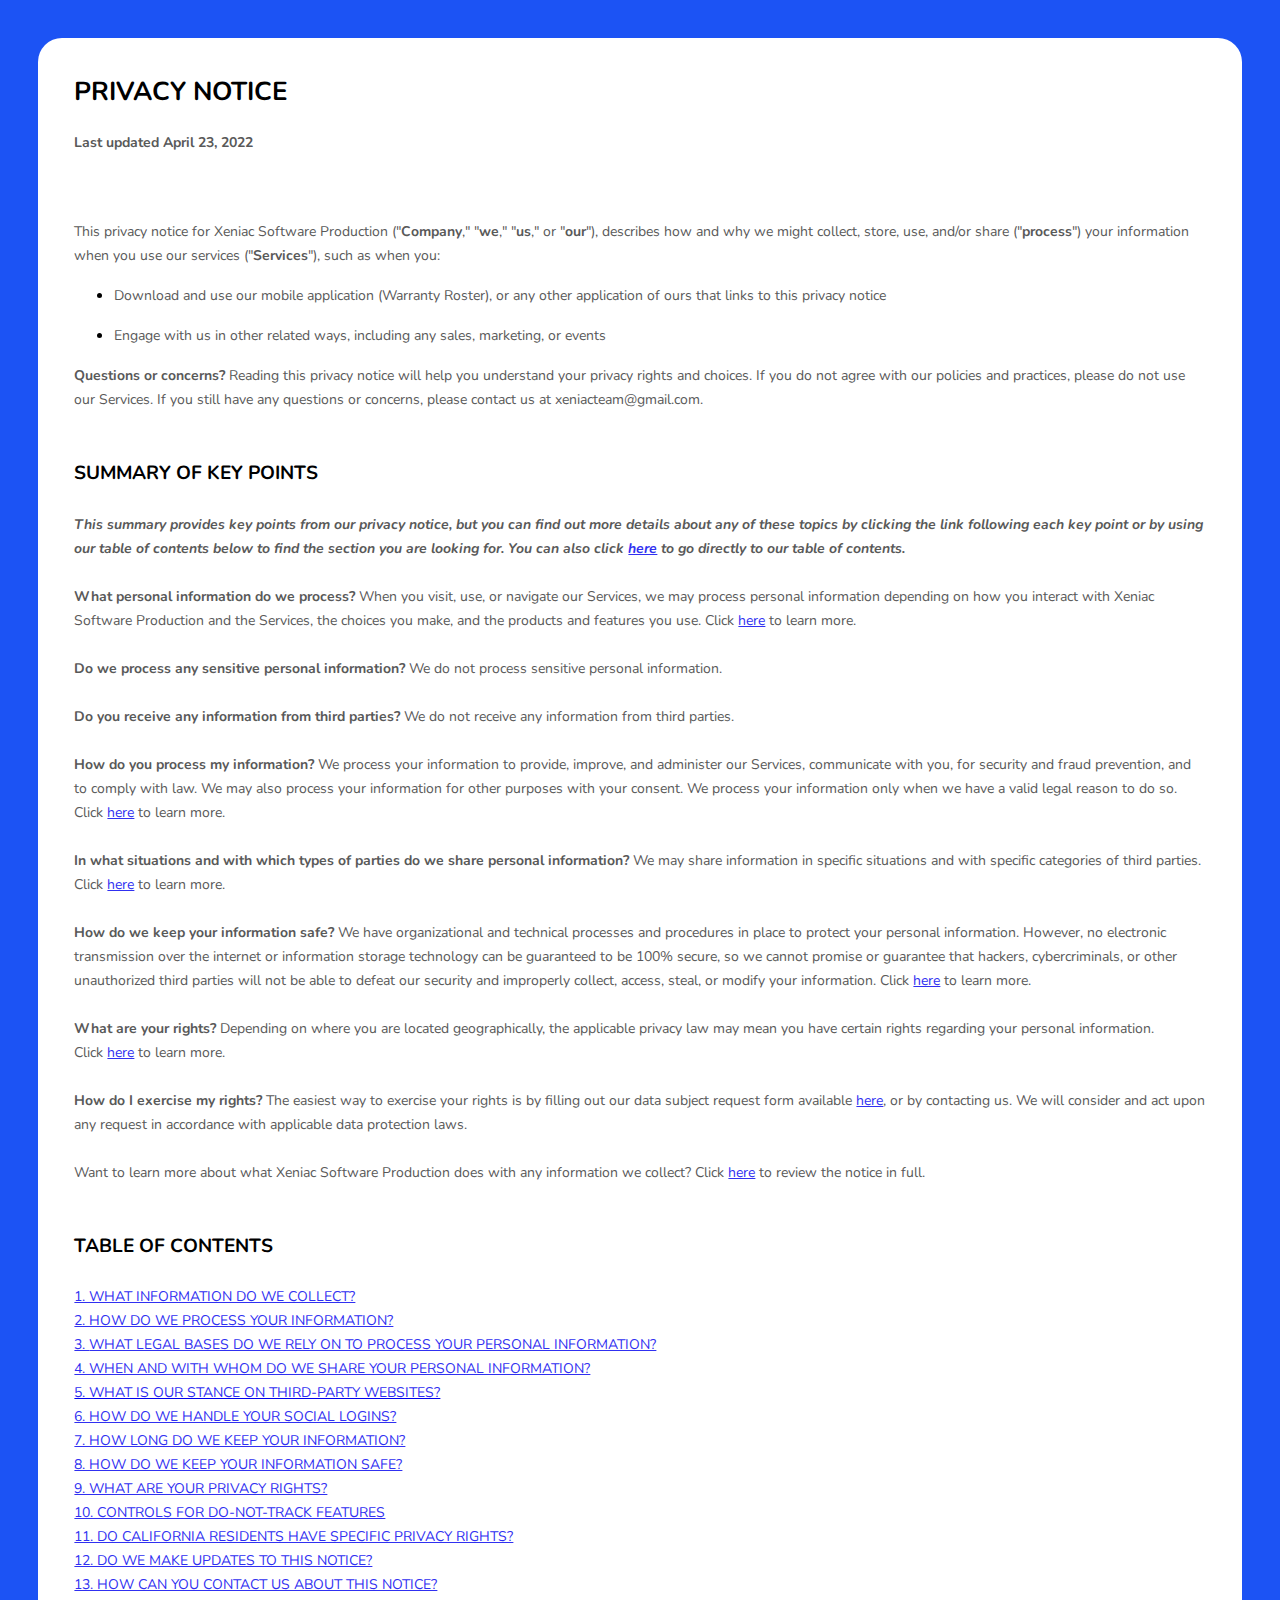
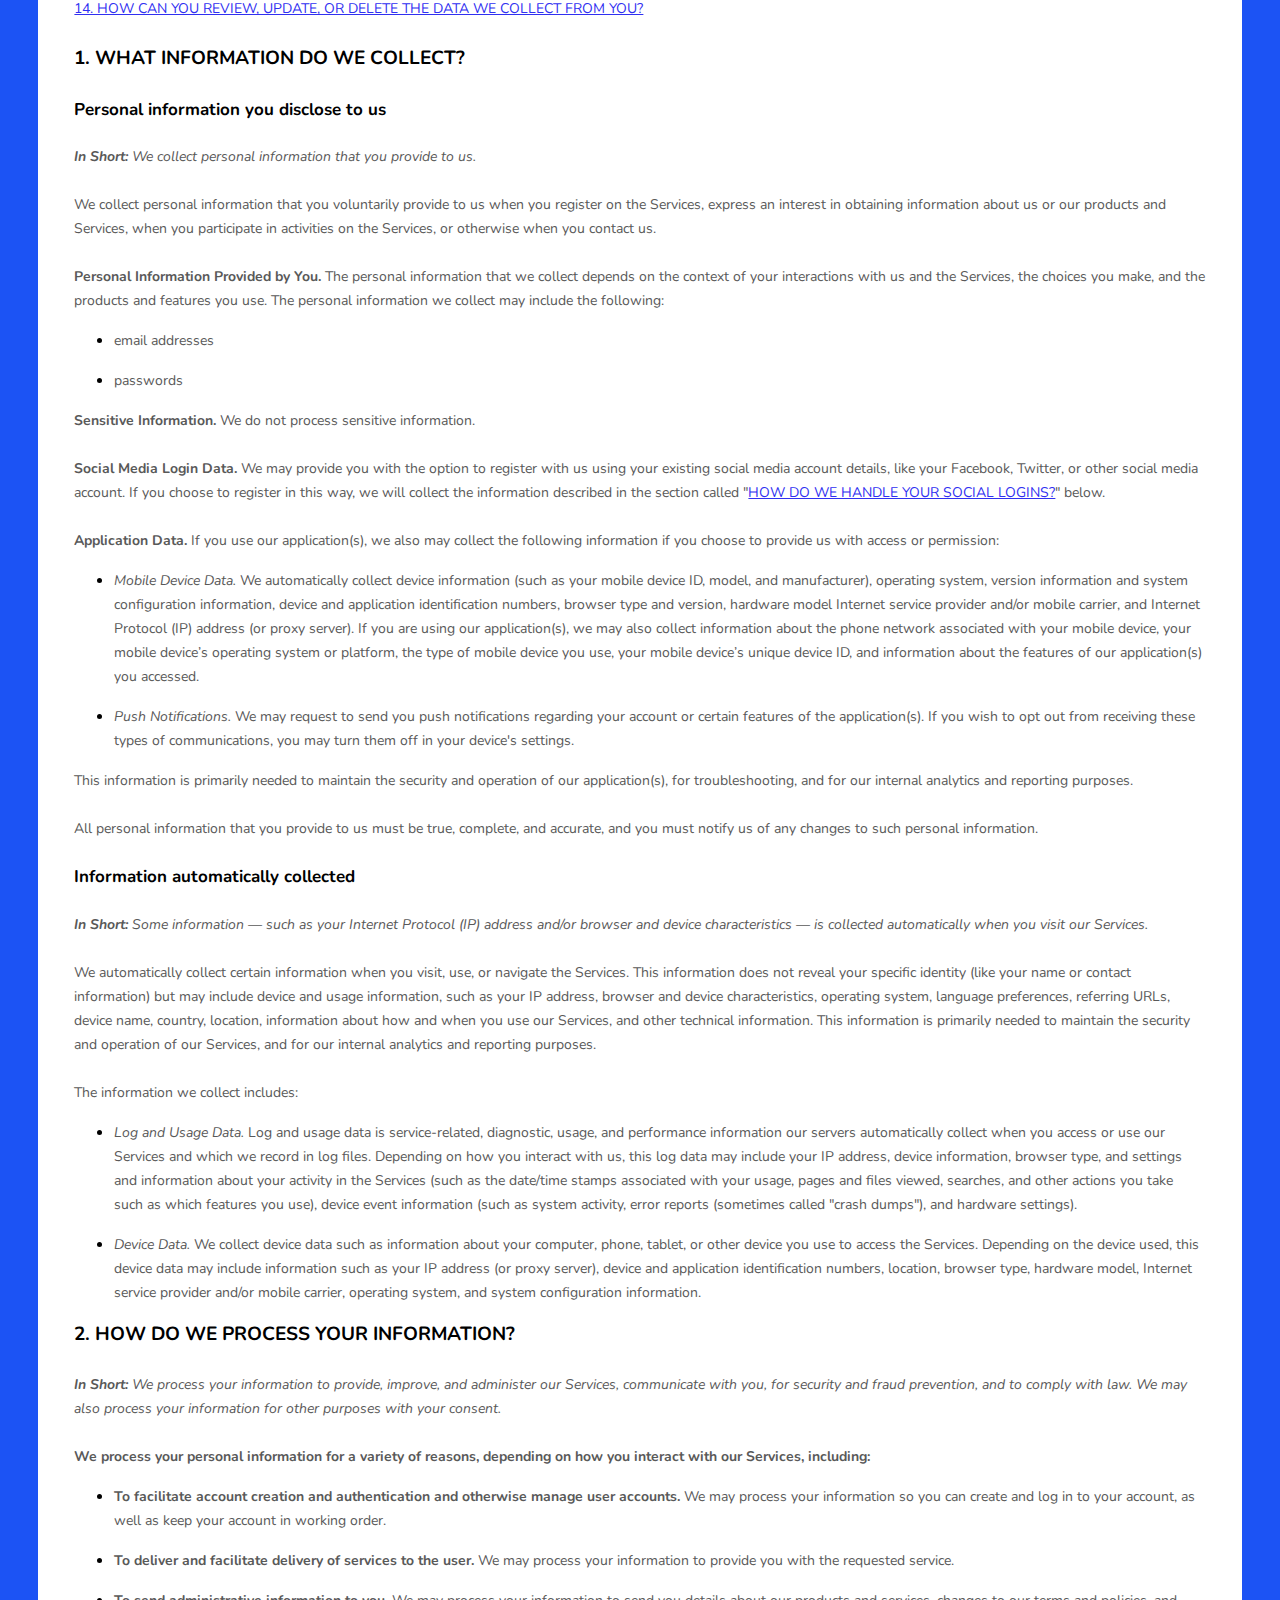
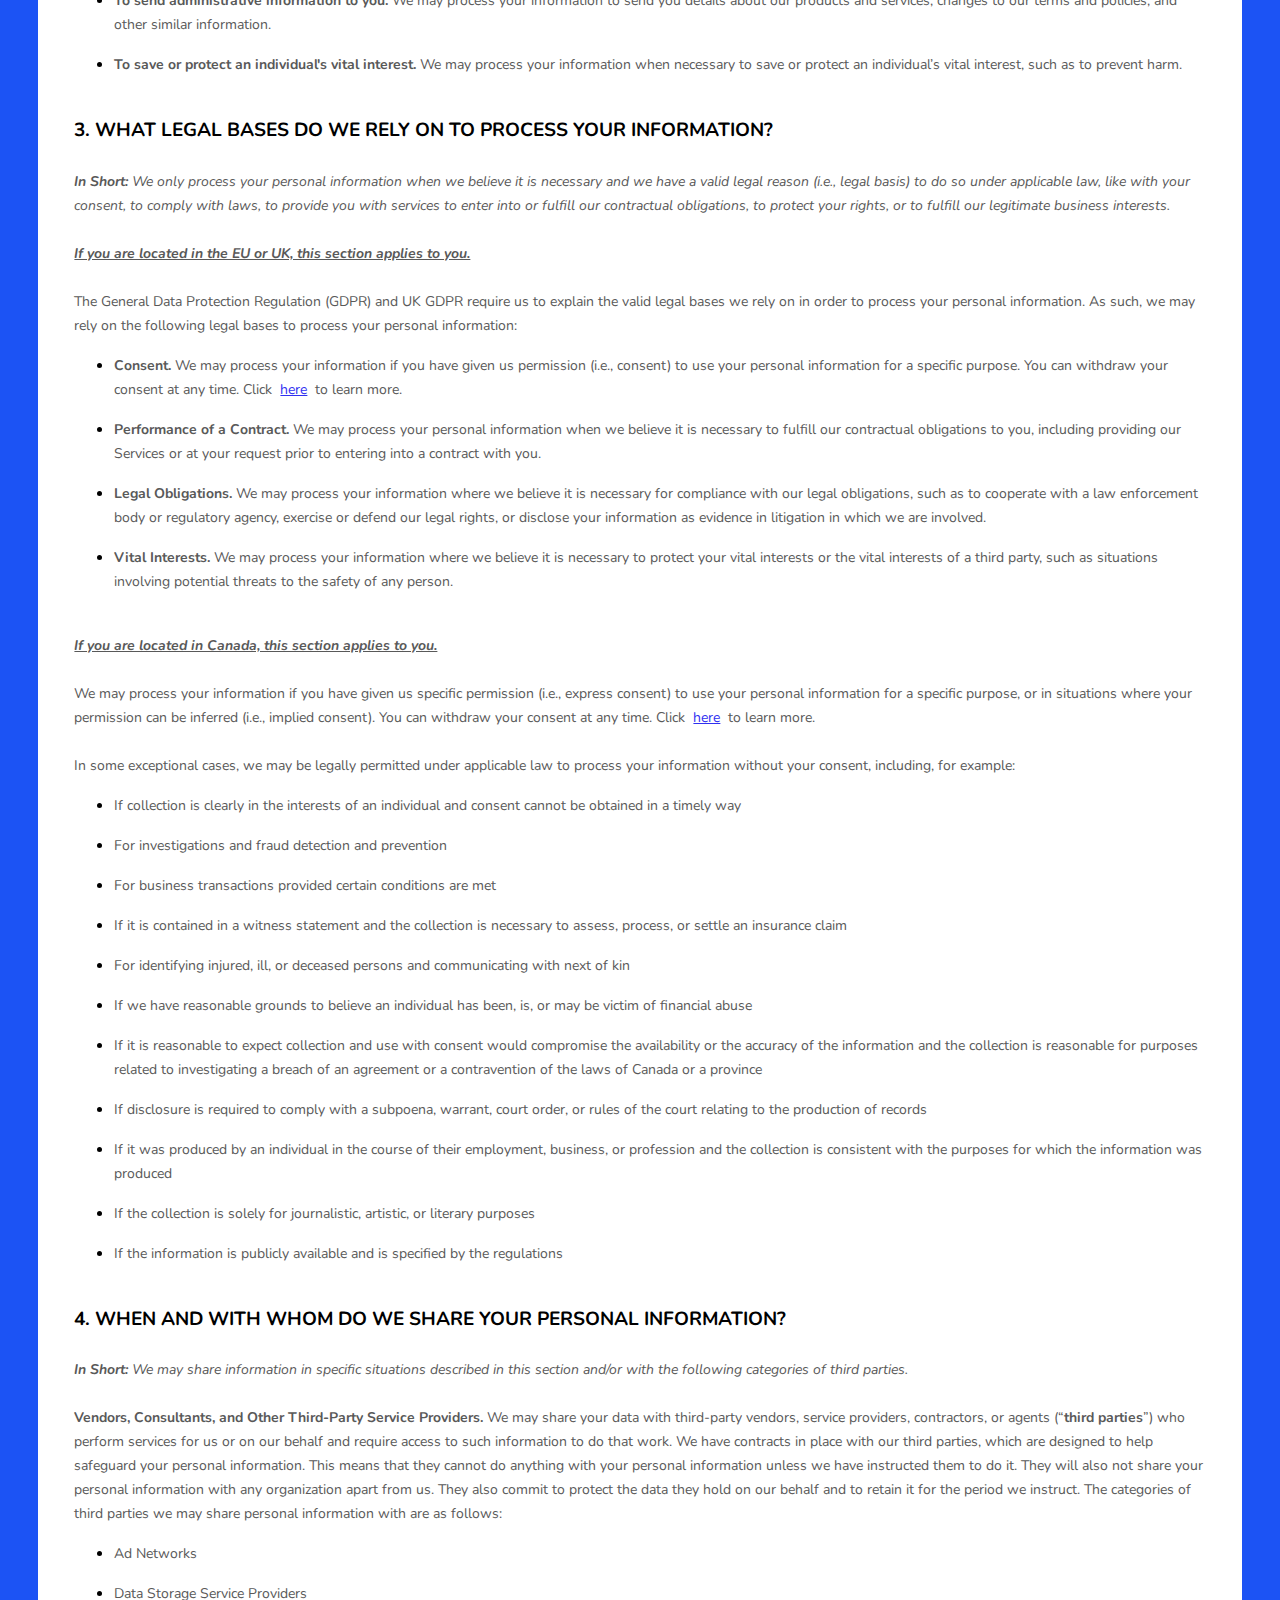
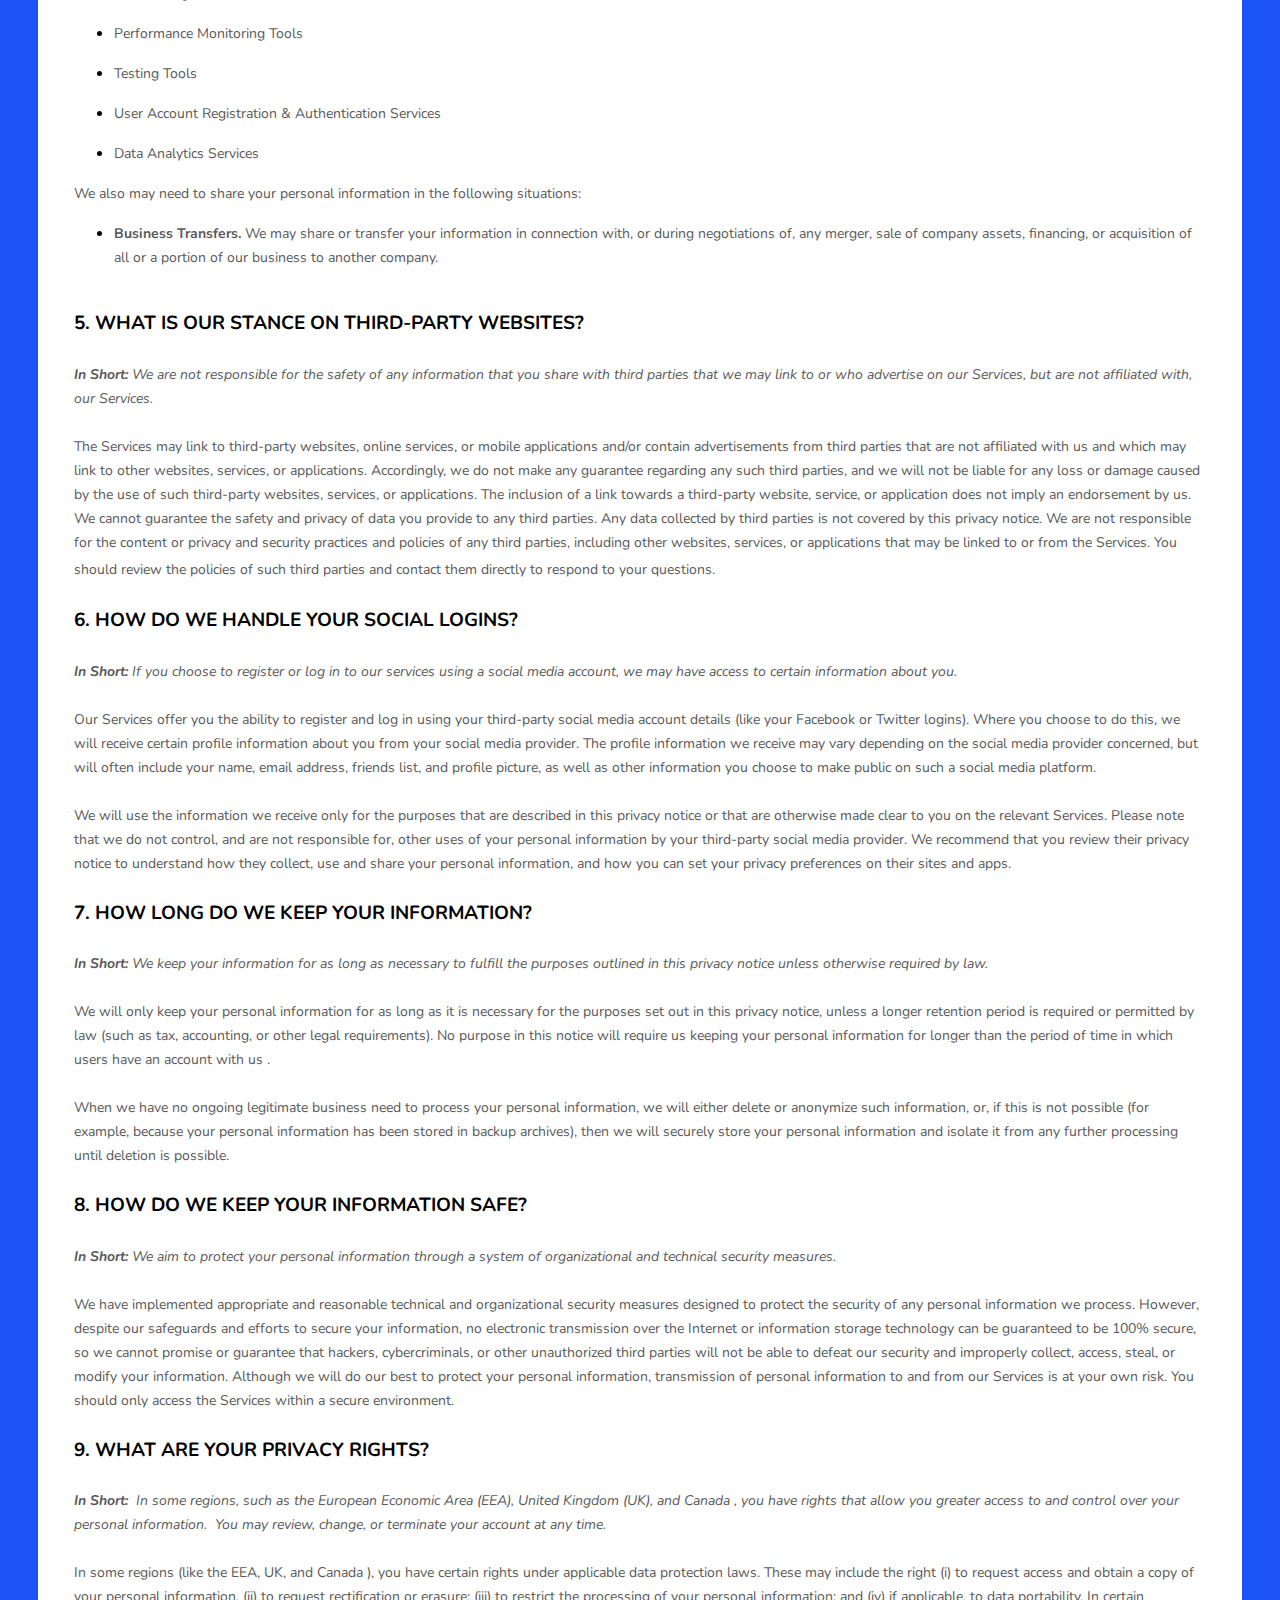
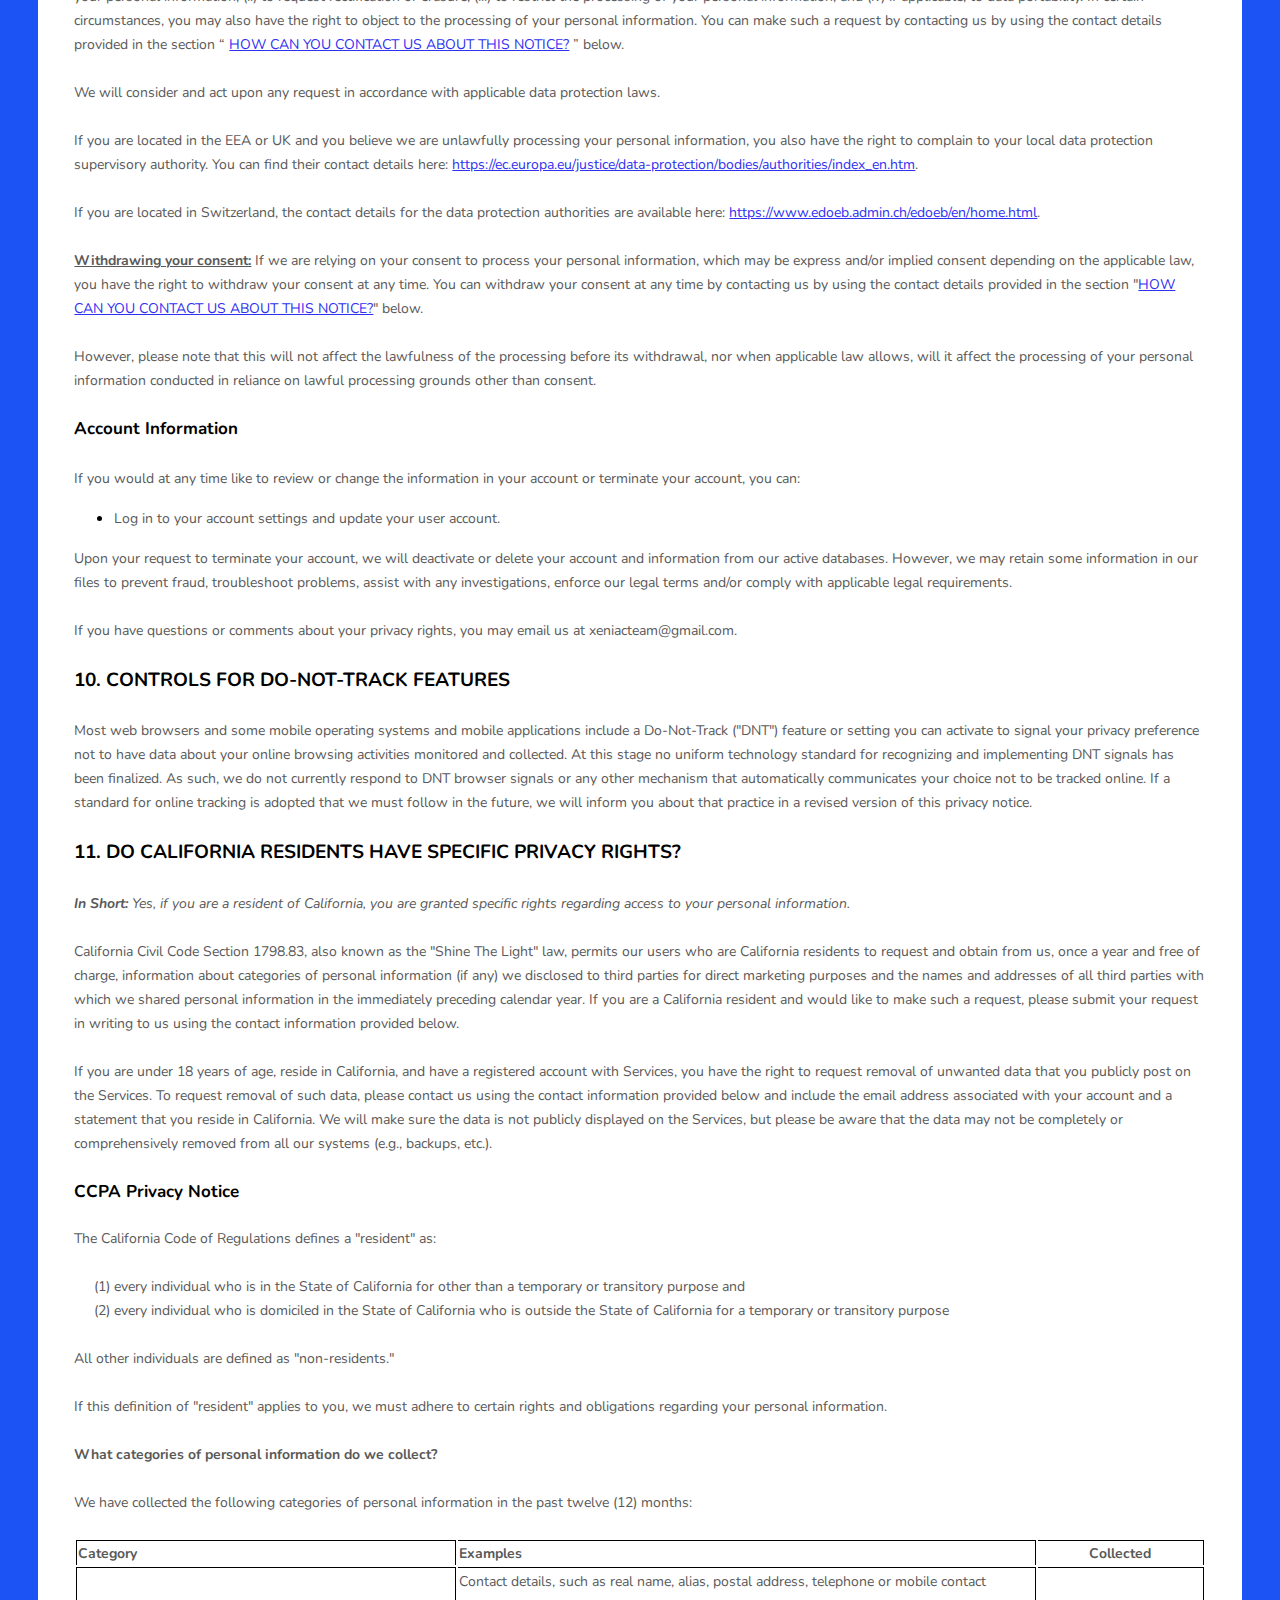
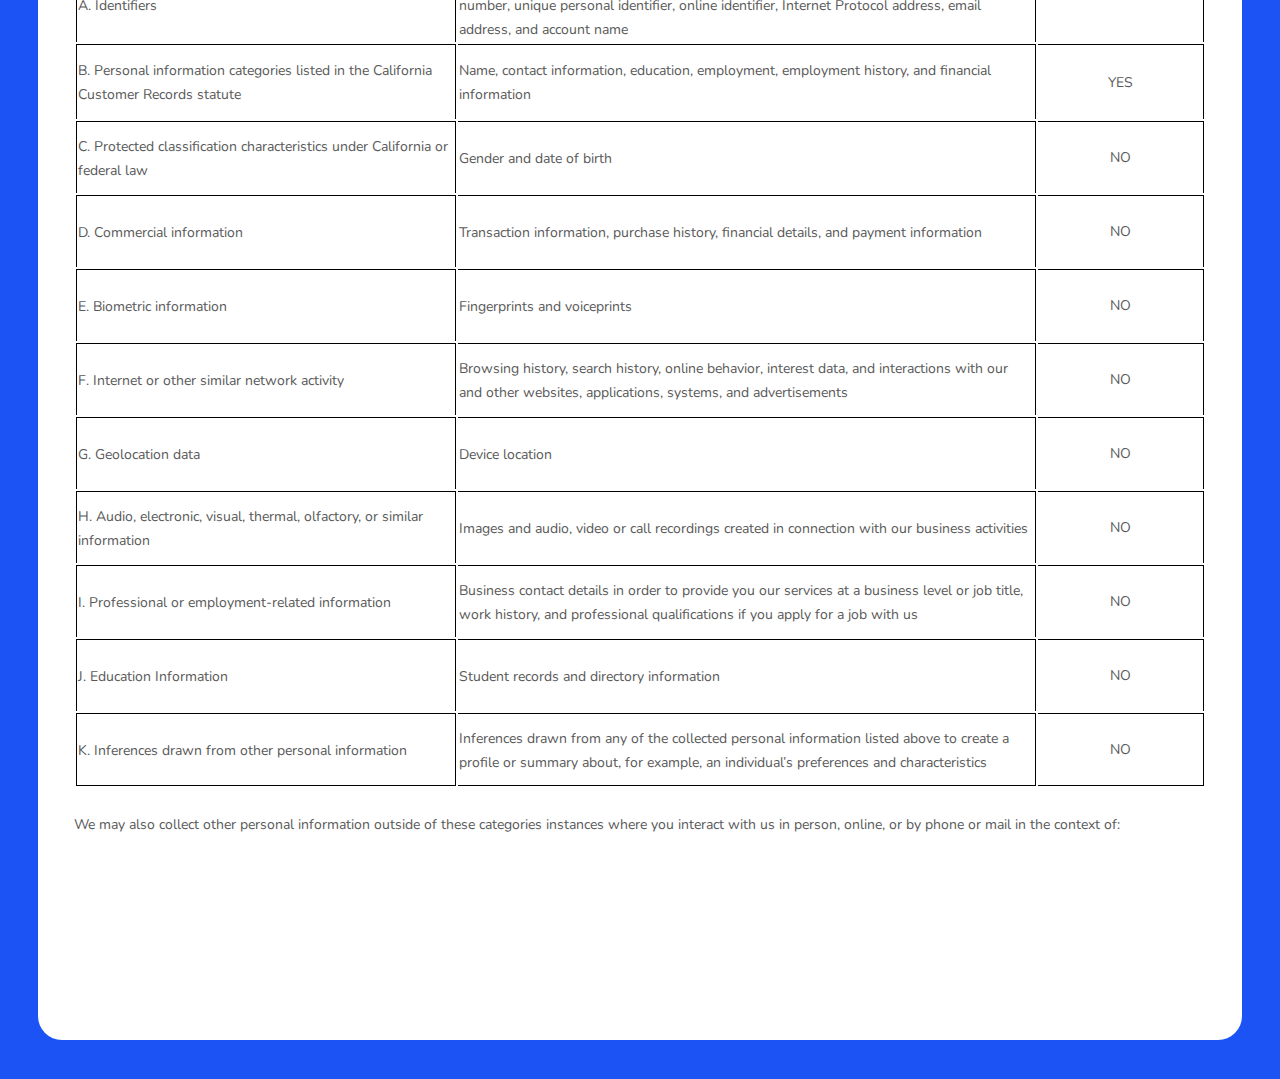
==== commit 1423f645: "Improve Privacy Policy Page" ====
--- a/privacy_policy.html
+++ b/privacy_policy.html
@@ -1227,727 +1227,647 @@
                 <span data-custom-class="body_text"><strong><em>In Short: </em></strong><em>We aim to protect your personal information through a system of organizational and technical security measures.</em></span></span></span>
         </div>
         <div style="line-height: 1.5;"><br></div>
-        <!--        <div style="line-height: 1.5;">-->
-        <!--                                                                                                                                        <span style="font-size: 15px; color: rgb(89, 89, 89);"><span-->
-        <!--                                                                                                                                                style="font-size: 15px; color: rgb(89, 89, 89);"><span-->
-        <!--                                                                                                                                                data-custom-class="body_text">We have implemented appropriate and reasonable technical and organizational security measures designed to protect the security of any personal information we process. However, despite our safeguards and efforts to secure your information, no electronic transmission over the Internet or information storage technology can be guaranteed to be 100% secure, so we cannot promise or guarantee that hackers, cybercriminals, or other unauthorized third parties will not be able to defeat our security and improperly collect, access, steal, or modify your information. Although we will do our best to protect your personal information, transmission of personal information to and from our Services is at your own risk. You should only access the Services within a secure environment.<span-->
-        <!--                                                                                                                                                style="color: rgb(89, 89, 89);"><bdt-->
-        <!--                                                                                                                                                class="statement-end-if-in-editor"></bdt></span><span-->
-        <!--                                                                                                                                                style="color: rgb(89, 89, 89); font-size: 15px;"><span-->
-        <!--                                                                                                                                                data-custom-class="body_text"><bdt-->
-        <!--                                                                                                                                                class="block-component"></bdt></span></span></span></span></span></span>-->
-        <!--        </div>-->
-        <div style="line-height: 1.5;"><br></div>
-        <!--        <div id="privacyrights"-->
-        <!--             style="line-height: 1.5;">-->
-        <!--                                                                                                                                        <span style="color: rgb(127, 127, 127);"><span-->
-        <!--                                                                                                                                                style="color: rgb(89, 89, 89); font-size: 15px;"><span-->
-        <!--                                                                                                                                                style="font-size: 15px; color: rgb(89, 89, 89);"><span-->
-        <!--                                                                                                                                                style="font-size: 15px; color: rgb(89, 89, 89);"><span-->
-        <!--                                                                                                                                                id="control"-->
-        <!--                                                                                                                                                style="color: rgb(0, 0, 0);"><strong><span-->
-        <!--                                                                                                                                                data-custom-class="heading_1">9. WHAT ARE YOUR PRIVACY RIGHTS?</span></strong></span></span></span></span></span>-->
-        <!--        </div>-->
-        <div style="line-height: 1.5;"><br></div>
-        <!--        <div style="line-height: 1.5;">-->
-        <!--                                                                                                                                        <span style="font-size: 15px; color: rgb(89, 89, 89);"><span-->
-        <!--                                                                                                                                                style="font-size: 15px; color: rgb(89, 89, 89);"><span-->
-        <!--                                                                                                                                                data-custom-class="body_text"><strong><em>In Short:</em></strong><em> <span-->
-        <!--                                                                                                                                                style="color: rgb(89, 89, 89);"><span-->
-        <!--                                                                                                                                                style="font-size: 15px;"><span-->
-        <!--                                                                                                                                                data-custom-class="body_text"><em><bdt-->
-        <!--                                                                                                                                                class="block-component"></bdt></em></span></span></span>In some regions, such as <bdt-->
-        <!--                                                                                                                                                class="block-component"></bdt>the European Economic Area (EEA), United Kingdom (UK), and Canada<bdt-->
-        <!--                                                                                                                                                class="block-component"></bdt>, you have rights that allow you greater access to and control over your personal information.<span-->
-        <!--                                                                                                                                                style="color: rgb(89, 89, 89);"><span-->
-        <!--                                                                                                                                                style="font-size: 15px;"><span-->
-        <!--                                                                                                                                                data-custom-class="body_text"><em><bdt-->
-        <!--                                                                                                                                                class="statement-end-if-in-editor"></bdt></em></span></span> </span>You may review, change, or terminate your account at any time.</em><span-->
-        <!--                                                                                                                                                style="color: rgb(89, 89, 89);"><span-->
-        <!--                                                                                                                                                style="font-size: 15px;"><bdt-->
-        <!--                                                                                                                                                class="block-component"></bdt></span></span></span></span></span>-->
-        <!--        </div>-->
-        <div style="line-height: 1.5;"><br></div>
-        <!--        <div style="line-height: 1.5;">-->
-        <!--                                                                                                                                        <span style="font-size: 15px; color: rgb(89, 89, 89);"><span-->
-        <!--                                                                                                                                                style="font-size: 15px; color: rgb(89, 89, 89);"><span-->
-        <!--                                                                                                                                                data-custom-class="body_text">In some regions (like <bdt-->
-        <!--                                                                                                                                                class="block-component"></bdt>the EEA, UK, and Canada<bdt-->
-        <!--                                                                                                                                                class="block-component"></bdt>), you have certain rights under applicable data protection laws. These may include the right (i) to request access and obtain a copy of your personal information, (ii) to request rectification or erasure; (iii) to restrict the processing of your personal information; and (iv) if applicable, to data portability. In certain circumstances, you may also have the right to object to the processing of your personal information. You can make such a request by contacting us by using the contact details provided in the section “</span></span></span><a-->
-        <!--                data-custom-class="link"-->
-        <!--                href="#contact"><span-->
-        <!--                style="font-size: 15px; color: rgb(89, 89, 89);"><span-->
-        <!--                style="font-size: 15px; color: rgb(89, 89, 89);"><span-->
-        <!--                data-custom-class="body_text">HOW CAN YOU CONTACT US ABOUT THIS NOTICE?</span></span></span></a><span-->
-        <!--                style="font-size: 15px; color: rgb(89, 89, 89);"><span-->
-        <!--                style="font-size: 15px; color: rgb(89, 89, 89);"><span-->
-        <!--                data-custom-class="body_text">” below.</span></span></span>-->
-        <!--        </div>-->
-        <div style="line-height: 1.5;"><br></div>
-        <!--        <div style="line-height: 1.5;">-->
-        <!--                                                                                                                                        <span style="font-size: 15px; color: rgb(89, 89, 89);"><span-->
-        <!--                                                                                                                                                style="font-size: 15px; color: rgb(89, 89, 89);"><span-->
-        <!--                                                                                                                                                data-custom-class="body_text">We will consider and act upon any request in accordance with applicable data protection laws.</span><span-->
-        <!--                                                                                                                                                data-custom-class="body_text"><span-->
-        <!--                                                                                                                                                style="font-size: 15px;"><span-->
-        <!--                                                                                                                                                style="color: rgb(89, 89, 89);"><span-->
-        <!--                                                                                                                                                data-custom-class="body_text"><span-->
-        <!--                                                                                                                                                style="color: rgb(89, 89, 89);"><span-->
-        <!--                                                                                                                                                style="font-size: 15px;"><bdt-->
-        <!--                                                                                                                                                class="statement-end-if-in-editor"></bdt></span></span></span></span></span></span></span></span>-->
-        <!--        </div>-->
-        <!--        <div style="line-height: 1.5;">-->
-        <!--            <span style="font-size: 15px; color: rgb(89, 89, 89);"> </span>-->
-        <!--        </div>-->
-        <!--        <div style="line-height: 1.5;">-->
-        <!--                                                                                                                                        <span style="font-size: 15px; color: rgb(89, 89, 89);"><span-->
-        <!--                                                                                                                                                style="font-size: 15px; color: rgb(89, 89, 89);"><span-->
-        <!--                                                                                                                                                data-custom-class="body_text">If you are located in the EEA or UK and you believe we are unlawfully processing your personal information, you also have the right to complain to your local data protection supervisory authority. You can find their contact details here: <span-->
-        <!--                                                                                                                                                style="font-size: 15px;"><span-->
-        <!--                                                                                                                                                style="color: rgb(89, 89, 89);"><span-->
-        <!--                                                                                                                                                data-custom-class="body_text"><span-->
-        <!--                                                                                                                                                style="color: rgb(48, 48, 241);"><span-->
-        <!--                                                                                                                                                data-custom-class="body_text"><a-->
-        <!--                                                                                                                                                data-custom-class="link"-->
-        <!--                                                                                                                                                href="https://ec.europa.eu/justice/data-protection/bodies/authorities/index_en.htm"-->
-        <!--                                                                                                                                                rel="noopener noreferrer"-->
-        <!--                                                                                                                                                target="_blank"><span-->
-        <!--                                                                                                                                                style="font-size: 15px;">https://ec.europa.eu/justice/data-protection/bodies/authorities/index_en.htm</span></a></span></span></span></span></span>.</span></span></span>-->
-        <!--        </div>-->
-        <div style="line-height: 1.5;"><br></div>
-        <!--        <div style="line-height: 1.5;">-->
-        <!--                                                                                                                                        <span style="font-size: 15px; color: rgb(89, 89, 89);"><span-->
-        <!--                                                                                                                                                style="font-size: 15px; color: rgb(89, 89, 89);"><span-->
-        <!--                                                                                                                                                data-custom-class="body_text">If you are located in Switzerland, the contact details for the data protection authorities are available here: <span-->
-        <!--                                                                                                                                                style="font-size: 15px;"><span-->
-        <!--                                                                                                                                                style="color: rgb(89, 89, 89);"><span-->
-        <!--                                                                                                                                                data-custom-class="body_text"><span-->
-        <!--                                                                                                                                                style="color: rgb(48, 48, 241);"><span-->
-        <!--                                                                                                                                                data-custom-class="body_text"><span-->
-        <!--                                                                                                                                                style="font-size: 15px;"><a-->
-        <!--                                                                                                                                                data-custom-class="link"-->
-        <!--                                                                                                                                                href="https://www.edoeb.admin.ch/edoeb/en/home.html"-->
-        <!--                                                                                                                                                rel="noopener noreferrer"-->
-        <!--                                                                                                                                                target="_blank">https://www.edoeb.admin.ch/edoeb/en/home.html</a></span></span></span></span></span></span>.</span></span></span>-->
-        <!--        </div>-->
-        <div style="line-height: 1.5;"><br></div>
-        <!--        <div id="withdrawconsent"-->
-        <!--             style="line-height: 1.5;">-->
-        <!--                                                                                                                                        <span style="font-size: 15px; color: rgb(89, 89, 89);"><span-->
-        <!--                                                                                                                                                style="font-size: 15px; color: rgb(89, 89, 89);"><span-->
-        <!--                                                                                                                                                data-custom-class="body_text"><strong><u>Withdrawing your consent:</u></strong> If we are relying on your consent to process your personal information,<bdt-->
-        <!--                                                                                                                                                class="block-component"></bdt> which may be express and/or implied consent depending on the applicable law,<bdt-->
-        <!--                                                                                                                                                class="statement-end-if-in-editor"></bdt> you have the right to withdraw your consent at any time. You can withdraw your consent at any time by contacting us by using the contact details provided in the section "</span></span></span><a-->
-        <!--                data-custom-class="link"-->
-        <!--                href="#contact"><span-->
-        <!--                style="font-size: 15px; color: rgb(89, 89, 89);"><span-->
-        <!--                style="font-size: 15px; color: rgb(89, 89, 89);"><span-->
-        <!--                data-custom-class="body_text">HOW CAN YOU CONTACT US ABOUT THIS NOTICE?</span></span></span></a><span-->
-        <!--                style="font-size: 15px; color: rgb(89, 89, 89);"><span-->
-        <!--                style="font-size: 15px; color: rgb(89, 89, 89);"><span-->
-        <!--                data-custom-class="body_text">" below<bdt-->
-        <!--                class="block-component"></bdt>.</span></span></span>-->
-        <!--        </div>-->
-        <div style="line-height: 1.5;"><br></div>
-        <!--        <div style="line-height: 1.5;">-->
-        <!--                                                                                                                                        <span style="font-size: 15px;"><span-->
-        <!--                                                                                                                                                data-custom-class="body_text">However, please note that this will not affect the lawfulness of the processing before its withdrawal, nor<bdt-->
-        <!--                                                                                                                                                class="block-component"></bdt> when applicable law allows,<bdt-->
-        <!--                                                                                                                                                class="statement-end-if-in-editor"></bdt> will it affect the processing of your personal information conducted in reliance on lawful processing grounds other than consent.<bdt-->
-        <!--                                                                                                                                                class="block-component"></bdt></span></span>-->
-        <!--            <bdt class="block-component">-->
-        <!--                                                                                                                                            <span style="font-size: 15px;"><span-->
-        <!--                                                                                                                                                    data-custom-class="body_text"></span></span>-->
-        <!--            </bdt>-->
-        <!--        </div>-->
-        <div style="line-height: 1.5;"><br></div>
-        <!--        <div style="line-height: 1.5;">-->
-        <!--                                                                                                                                        <span style="font-size: 15px;"><span-->
-        <!--                                                                                                                                                data-custom-class="heading_2"><strong>Account Information</strong></span></span>-->
-        <!--        </div>-->
-        <div style="line-height: 1.5;"><br></div>
-        <!--        <div style="line-height: 1.5;">-->
-        <!--                                                                                                                                        <span data-custom-class="body_text"><span-->
-        <!--                                                                                                                                                style="font-size: 15px;">If you would at any time like to review or change the information in your account or terminate your account, you can:<bdt-->
-        <!--                                                                                                                                                class="forloop-component"></bdt></span></span>-->
-        <!--        </div>-->
-        <!--        <ul>-->
-        <!--            <li style="line-height: 1.5;">-->
-        <!--                                                                                                                                            <span data-custom-class="body_text"><span-->
-        <!--                                                                                                                                                    style="font-size: 15px;"><bdt-->
-        <!--                                                                                                                                                    class="question">Log in to your account settings and update your user account.</bdt></span></span>-->
-        <!--            </li>-->
-        <!--        </ul>-->
-        <!--        <div style="line-height: 1.5;">-->
-        <!--                                                                                                                                        <span data-custom-class="body_text"><span-->
-        <!--                                                                                                                                                style="font-size: 15px;"><bdt-->
-        <!--                                                                                                                                                class="forloop-component"></bdt></span></span>-->
-        <!--        </div>-->
-        <!--        <div style="line-height: 1.5;">-->
-        <!--                                                                                                                                        <span style="font-size: 15px;"><span-->
-        <!--                                                                                                                                                data-custom-class="body_text">Upon your request to terminate your account, we will deactivate or delete your account and information from our active databases. However, we may retain some information in our files to prevent fraud, troubleshoot problems, assist with any investigations, enforce our legal terms and/or comply with applicable legal requirements.</span></span>-->
-        <!--            <bdt class="statement-end-if-in-editor">-->
-        <!--                                                                                                                                            <span style="font-size: 15px;"><span-->
-        <!--                                                                                                                                                    data-custom-class="body_text"></span></span>-->
-        <!--            </bdt>-->
-        <!--            <span style="font-size: 15px; color: rgb(89, 89, 89);"><span-->
-        <!--                    style="font-size: 15px; color: rgb(89, 89, 89);"><span-->
-        <!--                    data-custom-class="body_text"><span-->
-        <!--                    style="font-size: 15px;"><span-->
-        <!--                    style="color: rgb(89, 89, 89);"><span-->
-        <!--                    style="font-size: 15px;"><span-->
-        <!--                    style="color: rgb(89, 89, 89);"><span-->
-        <!--                    data-custom-class="body_text"><span-->
-        <!--                    style="font-size: 15px;"><span-->
-        <!--                    style="color: rgb(89, 89, 89);"><bdt-->
-        <!--                    class="block-component"></bdt></span></span></span></span></span></span></span></span></span></span></span></span>-->
-        <!--            <bdt class="block-component">-->
-        <!--                                                                                                                                            <span style="font-size: 15px;"><span-->
-        <!--                                                                                                                                                    data-custom-class="body_text"></span></span>-->
-        <!--            </bdt>-->
-        <!--        </div>-->
-        <div style="line-height: 1.5;"><br></div>
-        <!--        <div style="line-height: 1.5;">-->
-        <!--                                                                                                                                        <span data-custom-class="body_text"><span-->
-        <!--                                                                                                                                                style="font-size: 15px;">If you have questions or comments about your privacy rights, you may email us at <bdt-->
-        <!--                                                                                                                                                class="question">xeniacteam@gmail.com</bdt>.</span></span>-->
-        <!--            <bdt class="statement-end-if-in-editor">-->
-        <!--                                                                                                                                            <span style="font-size: 15px;"><span-->
-        <!--                                                                                                                                                    data-custom-class="body_text"></span></span>-->
-        <!--            </bdt>-->
-        <!--        </div>-->
-        <div style="line-height: 1.5;"><br></div>
-        <!--        <div id="DNT"-->
-        <!--             style="line-height: 1.5;">-->
-        <!--                                                                                                                                        <span style="color: rgb(127, 127, 127);"><span-->
-        <!--                                                                                                                                                style="color: rgb(89, 89, 89); font-size: 15px;"><span-->
-        <!--                                                                                                                                                style="font-size: 15px; color: rgb(89, 89, 89);"><span-->
-        <!--                                                                                                                                                style="font-size: 15px; color: rgb(89, 89, 89);"><span-->
-        <!--                                                                                                                                                id="control"-->
-        <!--                                                                                                                                                style="color: rgb(0, 0, 0);"><strong><span-->
-        <!--                                                                                                                                                data-custom-class="heading_1">10. CONTROLS FOR DO-NOT-TRACK FEATURES</span></strong></span></span></span></span></span>-->
-        <!--        </div>-->
-        <div style="line-height: 1.5;"><br></div>
-        <!--        <div style="line-height: 1.5;">-->
-        <!--                                                                                                                                        <span style="font-size: 15px; color: rgb(89, 89, 89);"><span-->
-        <!--                                                                                                                                                style="font-size: 15px; color: rgb(89, 89, 89);"><span-->
-        <!--                                                                                                                                                data-custom-class="body_text">Most web browsers and some mobile operating systems and mobile applications include a Do-Not-Track ("DNT") feature or setting you can activate to signal your privacy preference not to have data about your online browsing activities monitored and collected. At this stage no uniform technology standard for recognizing and implementing DNT signals has been finalized. As such, we do not currently respond to DNT browser signals or any other mechanism that automatically communicates your choice not to be tracked online. If a standard for online tracking is adopted that we must follow in the future, we will inform you about that practice in a revised version of this privacy notice.</span></span></span>-->
-        <!--        </div>-->
-        <div style="line-height: 1.5;"><br></div>
-        <!--        <div id="caresidents"-->
-        <!--             style="line-height: 1.5;">-->
-        <!--                                                                                                                                        <span style="color: rgb(127, 127, 127);"><span-->
-        <!--                                                                                                                                                style="color: rgb(89, 89, 89); font-size: 15px;"><span-->
-        <!--                                                                                                                                                style="font-size: 15px; color: rgb(89, 89, 89);"><span-->
-        <!--                                                                                                                                                style="font-size: 15px; color: rgb(89, 89, 89);"><span-->
-        <!--                                                                                                                                                id="control"-->
-        <!--                                                                                                                                                style="color: rgb(0, 0, 0);"><strong><span-->
-        <!--                                                                                                                                                data-custom-class="heading_1">11. DO CALIFORNIA RESIDENTS HAVE SPECIFIC PRIVACY RIGHTS?</span></strong></span></span></span></span></span>-->
-        <!--        </div>-->
-        <div style="line-height: 1.5;"><br></div>
-        <!--        <div style="line-height: 1.5;">-->
-        <!--                                                                                                                                        <span style="font-size: 15px; color: rgb(89, 89, 89);"><span-->
-        <!--                                                                                                                                                style="font-size: 15px; color: rgb(89, 89, 89);"><span-->
-        <!--                                                                                                                                                data-custom-class="body_text"><strong><em>In Short: </em></strong><em>Yes, if you are a resident of California, you are granted specific rights regarding access to your personal information.</em></span></span></span>-->
-        <!--        </div>-->
-        <div style="line-height: 1.5;"><br></div>
-        <!--        <div style="line-height: 1.5;">-->
-        <!--                                                                                                                                        <span style="font-size: 15px; color: rgb(89, 89, 89);"><span-->
-        <!--                                                                                                                                                style="font-size: 15px; color: rgb(89, 89, 89);"><span-->
-        <!--                                                                                                                                                data-custom-class="body_text">California Civil Code Section 1798.83, also known as the "Shine The Light" law, permits our users who are California residents to request and obtain from us, once a year and free of charge, information about categories of personal information (if any) we disclosed to third parties for direct marketing purposes and the names and addresses of all third parties with which we shared personal information in the immediately preceding calendar year. If you are a California resident and would like to make such a request, please submit your request in writing to us using the contact information provided below.</span></span></span>-->
-        <!--        </div>-->
-        <div style="line-height: 1.5;"><br></div>
-        <!--        <div style="line-height: 1.5;">-->
-        <!--                                                                                                                                        <span style="font-size: 15px; color: rgb(89, 89, 89);"><span-->
-        <!--                                                                                                                                                style="font-size: 15px; color: rgb(89, 89, 89);"><span-->
-        <!--                                                                                                                                                data-custom-class="body_text">If you are under 18 years of age, reside in California, and have a registered account with Services, you have the right to request removal of unwanted data that you publicly post on the Services. To request removal of such data, please contact us using the contact information provided below and include the email address associated with your account and a statement that you reside in California. We will make sure the data is not publicly displayed on the Services, but please be aware that the data may not be completely or comprehensively removed from all our systems (e.g., backups, etc.).<span-->
-        <!--                                                                                                                                                style="color: rgb(89, 89, 89); font-size: 15px;"><span-->
-        <!--                                                                                                                                                data-custom-class="body_text"><bdt-->
-        <!--                                                                                                                                                class="block-component"></bdt></span></span></span></span></span>-->
-        <!--        </div>-->
-        <div style="line-height: 1.5;"><br></div>
-        <!--        <div style="line-height: 1.5;">-->
-        <!--                                                                                                                                        <span data-custom-class="heading_2"-->
-        <!--                                                                                                                                              style="color: rgb(0, 0, 0);"><span-->
-        <!--                                                                                                                                                style="font-size: 15px;"><strong>CCPA Privacy Notice</strong></span></span>-->
-        <!--        </div>-->
-        <!--        <div>-->
-        <!--            <div>-->
-        <!--                <br>-->
-        <!--            </div>-->
-        <!--            <div style="line-height: 1.5;">-->
-        <!--                                                                                                                                            <span style="color: rgb(127, 127, 127);"><span-->
-        <!--                                                                                                                                                    style="color: rgb(89, 89, 89); font-size: 15px;"><span-->
-        <!--                                                                                                                                                    data-custom-class="body_text"><span-->
-        <!--                                                                                                                                                    style="font-size: 15px; color: rgb(89, 89, 89);"><span-->
-        <!--                                                                                                                                                    style="font-size: 15px; color: rgb(89, 89, 89);"><span-->
-        <!--                                                                                                                                                    data-custom-class="body_text">The California Code of Regulations defines a "resident" as:</span></span></span></span></span></span>-->
-        <!--            </div>-->
-        <!--        </div>-->
-        <div style="line-height: 1.5;"><br></div>
-        <!--        <div style="line-height: 1.5; margin-left: 20px;">-->
-        <!--                                                                                                                                        <span style="font-size: 15px; color: rgb(89, 89, 89);"><span-->
-        <!--                                                                                                                                                style="font-size: 15px; color: rgb(89, 89, 89);"><span-->
-        <!--                                                                                                                                                data-custom-class="body_text">(1) every individual who is in the State of California for other than a temporary or transitory purpose and</span></span></span>-->
-        <!--        </div>-->
-        <!--        <div style="line-height: 1.5; margin-left: 20px;">-->
-        <!--                                                                                                                                        <span style="font-size: 15px; color: rgb(89, 89, 89);"><span-->
-        <!--                                                                                                                                                style="font-size: 15px; color: rgb(89, 89, 89);"><span-->
-        <!--                                                                                                                                                data-custom-class="body_text">(2) every individual who is domiciled in the State of California who is outside the State of California for a temporary or transitory purpose</span></span></span>-->
-        <!--        </div>-->
-        <div style="line-height: 1.5;"><br></div>
-        <!--        <div style="line-height: 1.5;">-->
-        <!--                                                                                                                                        <span style="font-size: 15px; color: rgb(89, 89, 89);"><span-->
-        <!--                                                                                                                                                style="font-size: 15px; color: rgb(89, 89, 89);"><span-->
-        <!--                                                                                                                                                data-custom-class="body_text">All other individuals are defined as "non-residents."</span></span></span>-->
-        <!--        </div>-->
-        <div style="line-height: 1.5;"><br></div>
-        <!--        <div style="line-height: 1.5;">-->
-        <!--                                                                                                                                        <span style="font-size: 15px; color: rgb(89, 89, 89);"><span-->
-        <!--                                                                                                                                                style="font-size: 15px; color: rgb(89, 89, 89);"><span-->
-        <!--                                                                                                                                                data-custom-class="body_text">If this definition of "resident" applies to you, we must adhere to certain rights and obligations regarding your personal information.</span></span></span>-->
-        <!--        </div>-->
-        <div style="line-height: 1.5;"><br></div>
-        <!--        <div style="line-height: 1.5;">-->
-        <!--                                                                                                                                        <span style="font-size: 15px; color: rgb(89, 89, 89);"><span-->
-        <!--                                                                                                                                                style="font-size: 15px; color: rgb(89, 89, 89);"><span-->
-        <!--                                                                                                                                                data-custom-class="body_text"><strong>What categories of personal information do we collect?</strong></span></span></span>-->
-        <!--        </div>-->
-        <div style="line-height: 1.5;"><br></div>
-        <!--        <div style="line-height: 1.5;">-->
-        <!--                                                                                                                                        <span style="font-size: 15px; color: rgb(89, 89, 89);"><span-->
-        <!--                                                                                                                                                style="font-size: 15px; color: rgb(89, 89, 89);"><span-->
-        <!--                                                                                                                                                data-custom-class="body_text">We have collected the following categories of personal information in the past twelve (12) months:<span-->
-        <!--                                                                                                                                                style="color: rgb(89, 89, 89); font-size: 15px;"><span-->
-        <!--                                                                                                                                                data-custom-class="body_text"><bdt-->
-        <!--                                                                                                                                                class="block-component"></bdt>-->
-        <!--        </div>-->
-        <div style="line-height: 1.5;"><br></div>
-        <!--        <table style="width: 100%;">-->
-        <!--            <tbody>-->
-        <!--            <tr>-->
-        <!--                <td style="width: 33.8274%; border-left: 1px solid black; border-right: 1px solid black; border-top: 1px solid black;">-->
-        <!--                                                                                                                                                <span style="font-size: 15px; color: rgb(89, 89, 89);"><span-->
-        <!--                                                                                                                                                        style="font-size: 15px; color: rgb(89, 89, 89);"><span-->
-        <!--                                                                                                                                                        data-custom-class="body_text"><strong>Category</strong></span></span></span>-->
-        <!--                </td>-->
-        <!--                <td style="width: 51.4385%; border-top: 1px solid black; border-right: 1px solid black;">-->
-        <!--                                                                                                                                                <span style="font-size: 15px; color: rgb(89, 89, 89);"><span-->
-        <!--                                                                                                                                                        style="font-size: 15px; color: rgb(89, 89, 89);"><span-->
-        <!--                                                                                                                                                        data-custom-class="body_text"><strong>Examples</strong></span></span></span>-->
-        <!--                </td>-->
-        <!--                <td style="width: 14.9084%; border-right: 1px solid black; border-top: 1px solid black; text-align: center;">-->
-        <!--                                                                                                                                                <span style="font-size: 15px; color: rgb(89, 89, 89);"><span-->
-        <!--                                                                                                                                                        style="font-size: 15px; color: rgb(89, 89, 89);"><span-->
-        <!--                                                                                                                                                        data-custom-class="body_text"><strong>Collected</strong></span></span></span>-->
-        <!--                </td>-->
-        <!--            </tr>-->
-        <!--            <tr>-->
-        <!--                <td style="width: 33.8274%; border-left: 1px solid black; border-right: 1px solid black; border-top: 1px solid black;">-->
-        <!--                    <div style="line-height: 1.5;">-->
-        <!--                                                                                                                                                    <span style="font-size: 15px; color: rgb(89, 89, 89);"><span-->
-        <!--                                                                                                                                                            style="font-size: 15px; color: rgb(89, 89, 89);"><span-->
-        <!--                                                                                                                                                            data-custom-class="body_text">A. Identifiers</span></span></span>-->
-        <!--                    </div>-->
-        <!--                </td>-->
-        <!--                <td style="width: 51.4385%; border-top: 1px solid black; border-right: 1px solid black;">-->
-        <!--                    <div style="line-height: 1.5;">-->
-        <!--                                                                                                                                                    <span style="font-size: 15px; color: rgb(89, 89, 89);"><span-->
-        <!--                                                                                                                                                            style="font-size: 15px; color: rgb(89, 89, 89);"><span-->
-        <!--                                                                                                                                                            data-custom-class="body_text">Contact details, such as real name, alias, postal address, telephone or mobile contact number, unique personal identifier, online identifier, Internet Protocol address, email address, and account name</span></span></span>-->
-        <!--                    </div>-->
-        <!--                </td>-->
-        <!--                <td style="width: 14.9084%; text-align: center; vertical-align: middle; border-right: 1px solid black; border-top: 1px solid black;">-->
-        <!--                    <div style="line-height: 1.5;">-->
-        <!--                        <br>-->
-        <!--                    </div>-->
-        <!--                    <div data-custom-class="body_text"-->
-        <!--                         style="line-height: 1.5;">-->
-        <!--                        <bdt class="forloop-component">-->
-        <!--                            <span data-custom-class="body_text"></span>-->
-        <!--                        </bdt>-->
-        <!--                        <span data-custom-class="body_text"><bdt-->
-        <!--                                class="block-component"></bdt><bdt-->
-        <!--                                class="forloop-component"></bdt><bdt-->
-        <!--                                class="block-component"></bdt><bdt-->
-        <!--                                class="statement-end-if-in-editor"></bdt><bdt-->
-        <!--                                class="block-component"></span></bdt>-->
-        <!--                    </div>-->
-        <!--                    <div style="line-height: 1.5;">-->
-        <!--                        <br>-->
-        <!--                    </div>-->
-        <!--                </td>-->
-        <!--            </tr>-->
-        <!--            <tr>-->
-        <!--                <td style="width: 33.8274%; border-left: 1px solid black; border-right: 1px solid black; border-top: 1px solid black;">-->
-        <!--                    <div style="line-height: 1.5;">-->
-        <!--                                                                                                                                                    <span style="font-size: 15px; color: rgb(89, 89, 89);"><span-->
-        <!--                                                                                                                                                            style="font-size: 15px; color: rgb(89, 89, 89);"><span-->
-        <!--                                                                                                                                                            data-custom-class="body_text">B. Personal information categories listed in the California Customer Records statute</span></span></span>-->
-        <!--                    </div>-->
-        <!--                </td>-->
-        <!--                <td style="width: 51.4385%; border-right: 1px solid black; border-top: 1px solid black;">-->
-        <!--                    <div style="line-height: 1.5;">-->
-        <!--                                                                                                                                                    <span style="font-size: 15px; color: rgb(89, 89, 89);"><span-->
-        <!--                                                                                                                                                            style="font-size: 15px; color: rgb(89, 89, 89);"><span-->
-        <!--                                                                                                                                                            data-custom-class="body_text">Name, contact information, education, employment, employment history, and financial information</span></span></span>-->
-        <!--                    </div>-->
-        <!--                </td>-->
-        <!--                <td style="width: 14.9084%; text-align: center; border-right: 1px solid black; border-top: 1px solid black;">-->
-        <!--                    <div style="line-height: 1.5;">-->
-        <!--                        <br>-->
-        <!--                    </div>-->
-        <!--                    <div style="line-height: 1.5;">-->
-        <!--                                                                                                                                                    <span style="font-size: 15px; color: rgb(89, 89, 89);"><span-->
-        <!--                                                                                                                                                            style="font-size: 15px; color: rgb(89, 89, 89);"><span-->
-        <!--                                                                                                                                                            data-custom-class="body_text">YES</span></span></span>-->
-        <!--                    </div>-->
-        <!--                    <div style="line-height: 1.5;">-->
-        <!--                        <br>-->
-        <!--                    </div>-->
-        <!--                </td>-->
-        <!--            </tr>-->
-        <!--            <tr>-->
-        <!--                <td style="width: 33.8274%; border-left: 1px solid black; border-right: 1px solid black; border-top: 1px solid black;">-->
-        <!--                    <div style="line-height: 1.5;">-->
-        <!--                                                                                                                                                    <span style="font-size: 15px; color: rgb(89, 89, 89);"><span-->
-        <!--                                                                                                                                                            style="font-size: 15px; color: rgb(89, 89, 89);"><span-->
-        <!--                                                                                                                                                            data-custom-class="body_text">C. Protected classification characteristics under California or federal law</span></span></span>-->
-        <!--                    </div>-->
-        <!--                </td>-->
-        <!--                <td style="width: 51.4385%; border-right: 1px solid black; border-top: 1px solid black;">-->
-        <!--                    <div style="line-height: 1.5;">-->
-        <!--                                                                                                                                                    <span style="font-size: 15px; color: rgb(89, 89, 89);"><span-->
-        <!--                                                                                                                                                            style="font-size: 15px; color: rgb(89, 89, 89);"><span-->
-        <!--                                                                                                                                                            data-custom-class="body_text">Gender and date of birth</span></span></span>-->
-        <!--                    </div>-->
-        <!--                </td>-->
-        <!--                <td style="width: 14.9084%; text-align: center; border-right: 1px solid black; border-top: 1px solid black;">-->
-        <!--                    <div style="line-height: 1.5;">-->
-        <!--                        <br>-->
-        <!--                    </div>-->
-        <!--                    <div data-custom-class="body_text"-->
-        <!--                         style="line-height: 1.5;">-->
-        <!--                        <bdt class="forloop-component">-->
-        <!--                                                                                                                                                        <span data-custom-class="body_text">-->
-        <!--                        </bdt>-->
-        <!--                        <bdt class="block-component"></bdt>-->
-        <!--                        <bdt class="block-component"></bdt>-->
-        <!--                        NO</span>-->
-        <!--                        <bdt class="statement-end-if-in-editor">-->
-        <!--                            <span data-custom-class="body_text"></span>-->
-        <!--                        </bdt>-->
-        <!--                    </div>-->
-        <!--                    <div style="line-height: 1.5;">-->
-        <!--                        <br>-->
-        <!--                    </div>-->
-        <!--                </td>-->
-        <!--            </tr>-->
-        <!--            <tr>-->
-        <!--                <td style="width: 33.8274%; border-left: 1px solid black; border-right: 1px solid black; border-top: 1px solid black;">-->
-        <!--                    <div style="line-height: 1.5;">-->
-        <!--                                                                                                                                                    <span style="font-size: 15px; color: rgb(89, 89, 89);"><span-->
-        <!--                                                                                                                                                            style="font-size: 15px; color: rgb(89, 89, 89);"><span-->
-        <!--                                                                                                                                                            data-custom-class="body_text">D. Commercial information</span></span></span>-->
-        <!--                    </div>-->
-        <!--                </td>-->
-        <!--                <td style="width: 51.4385%; border-right: 1px solid black; border-top: 1px solid black;">-->
-        <!--                    <div style="line-height: 1.5;">-->
-        <!--                                                                                                                                                    <span style="font-size: 15px; color: rgb(89, 89, 89);"><span-->
-        <!--                                                                                                                                                            style="font-size: 15px; color: rgb(89, 89, 89);"><span-->
-        <!--                                                                                                                                                            data-custom-class="body_text">Transaction information, purchase history, financial details, and payment information</span></span></span>-->
-        <!--                    </div>-->
-        <!--                </td>-->
-        <!--                <td style="width: 14.9084%; text-align: center; border-right: 1px solid black; border-top: 1px solid black;">-->
-        <!--                    <div style="line-height: 1.5;">-->
-        <!--                        <br>-->
-        <!--                    </div>-->
-        <!--                    <div data-custom-class="body_text"-->
-        <!--                         style="line-height: 1.5;">-->
-        <!--                        <bdt class="forloop-component">-->
-        <!--                                                                                                                                                        <span data-custom-class="body_text">-->
-        <!--                        </bdt>-->
-        <!--                        <bdt class="block-component"></bdt>-->
-        <!--                        <bdt class="block-component"></bdt>-->
-        <!--                        NO</span>-->
-        <!--                        <bdt class="statement-end-if-in-editor">-->
-        <!--                            <span data-custom-class="body_text"></span>-->
-        <!--                        </bdt>-->
-        <!--                    </div>-->
-        <!--                    <div style="line-height: 1.5;">-->
-        <!--                        <br>-->
-        <!--                    </div>-->
-        <!--                </td>-->
-        <!--            </tr>-->
-        <!--            <tr>-->
-        <!--                <td style="width: 33.8274%; border-left: 1px solid black; border-right: 1px solid black; border-top: 1px solid black;">-->
-        <!--                    <div style="line-height: 1.5;">-->
-        <!--                                                                                                                                                    <span style="font-size: 15px; color: rgb(89, 89, 89);"><span-->
-        <!--                                                                                                                                                            style="font-size: 15px; color: rgb(89, 89, 89);"><span-->
-        <!--                                                                                                                                                            data-custom-class="body_text">E. Biometric information</span></span></span>-->
-        <!--                    </div>-->
-        <!--                </td>-->
-        <!--                <td style="width: 51.4385%; border-right: 1px solid black; border-top: 1px solid black;">-->
-        <!--                    <div style="line-height: 1.5;">-->
-        <!--                                                                                                                                                    <span style="font-size: 15px; color: rgb(89, 89, 89);"><span-->
-        <!--                                                                                                                                                            style="font-size: 15px; color: rgb(89, 89, 89);"><span-->
-        <!--                                                                                                                                                            data-custom-class="body_text">Fingerprints and voiceprints</span></span></span>-->
-        <!--                    </div>-->
-        <!--                </td>-->
-        <!--                <td style="width: 14.9084%; text-align: center; border-right: 1px solid black; border-top: 1px solid black;">-->
-        <!--                    <div style="line-height: 1.5;">-->
-        <!--                        <br>-->
-        <!--                    </div>-->
-        <!--                    <div data-custom-class="body_text"-->
-        <!--                         style="line-height: 1.5;">-->
-        <!--                        <bdt class="forloop-component">-->
-        <!--                                                                                                                                                        <span data-custom-class="body_text">-->
-        <!--                        </bdt>-->
-        <!--                        <bdt class="block-component"></bdt>-->
-        <!--                        <bdt class="block-component"></bdt>-->
-        <!--                        NO</span>-->
-        <!--                        <bdt class="statement-end-if-in-editor">-->
-        <!--                            <span data-custom-class="body_text"></span>-->
-        <!--                        </bdt>-->
-        <!--                    </div>-->
-        <!--                    <div style="line-height: 1.5;">-->
-        <!--                        <br>-->
-        <!--                    </div>-->
-        <!--                </td>-->
-        <!--            </tr>-->
-        <!--            <tr>-->
-        <!--                <td style="width: 33.8274%; border-left: 1px solid black; border-right: 1px solid black; border-top: 1px solid black;">-->
-        <!--                    <div style="line-height: 1.5;">-->
-        <!--                                                                                                                                                    <span style="font-size: 15px; color: rgb(89, 89, 89);"><span-->
-        <!--                                                                                                                                                            style="font-size: 15px; color: rgb(89, 89, 89);"><span-->
-        <!--                                                                                                                                                            data-custom-class="body_text">F. Internet or other similar network activity</span></span></span>-->
-        <!--                    </div>-->
-        <!--                </td>-->
-        <!--                <td style="width: 51.4385%; border-right: 1px solid black; border-top: 1px solid black;">-->
-        <!--                    <div style="line-height: 1.5;">-->
-        <!--                                                                                                                                                    <span style="font-size: 15px; color: rgb(89, 89, 89);"><span-->
-        <!--                                                                                                                                                            style="font-size: 15px; color: rgb(89, 89, 89);"><span-->
-        <!--                                                                                                                                                            data-custom-class="body_text">Browsing history, search history, online behavior, interest data, and interactions with our and other websites, applications, systems, and advertisements</span></span></span>-->
-        <!--                    </div>-->
-        <!--                </td>-->
-        <!--                <td style="width: 14.9084%; text-align: center; border-right: 1px solid black; border-top: 1px solid black;">-->
-        <!--                    <div style="line-height: 1.5;">-->
-        <!--                        <br>-->
-        <!--                    </div>-->
-        <!--                    <div data-custom-class="body_text"-->
-        <!--                         style="line-height: 1.5;">-->
-        <!--                        <bdt class="forloop-component">-->
-        <!--                                                                                                                                                        <span data-custom-class="body_text">-->
-        <!--                        </bdt>-->
-        <!--                        <bdt class="block-component"></bdt>-->
-        <!--                        <bdt class="block-component"></bdt>-->
-        <!--                        NO</span>-->
-        <!--                        <bdt class="statement-end-if-in-editor">-->
-        <!--                            <span data-custom-class="body_text"></span>-->
-        <!--                        </bdt>-->
-        <!--                    </div>-->
-        <!--                    <div style="line-height: 1.5;">-->
-        <!--                        <br>-->
-        <!--                    </div>-->
-        <!--                </td>-->
-        <!--            </tr>-->
-        <!--            <tr>-->
-        <!--                <td style="width: 33.8274%; border-left: 1px solid black; border-right: 1px solid black; border-top: 1px solid black;">-->
-        <!--                    <div style="line-height: 1.5;">-->
-        <!--                                                                                                                                                    <span style="font-size: 15px; color: rgb(89, 89, 89);"><span-->
-        <!--                                                                                                                                                            style="font-size: 15px; color: rgb(89, 89, 89);"><span-->
-        <!--                                                                                                                                                            data-custom-class="body_text">G. Geolocation data</span></span></span>-->
-        <!--                    </div>-->
-        <!--                </td>-->
-        <!--                <td style="width: 51.4385%; border-right: 1px solid black; border-top: 1px solid black;">-->
-        <!--                    <div style="line-height: 1.5;">-->
-        <!--                                                                                                                                                    <span style="font-size: 15px; color: rgb(89, 89, 89);"><span-->
-        <!--                                                                                                                                                            style="font-size: 15px; color: rgb(89, 89, 89);"><span-->
-        <!--                                                                                                                                                            data-custom-class="body_text">Device location</span></span></span>-->
-        <!--                    </div>-->
-        <!--                </td>-->
-        <!--                <td style="width: 14.9084%; text-align: center; border-right: 1px solid black; border-top: 1px solid black;">-->
-        <!--                    <div style="line-height: 1.5;">-->
-        <!--                        <br>-->
-        <!--                    </div>-->
-        <!--                    <div data-custom-class="body_text"-->
-        <!--                         style="line-height: 1.5;">-->
-        <!--                        <bdt class="forloop-component">-->
-        <!--                                                                                                                                                        <span data-custom-class="body_text">-->
-        <!--                        </bdt>-->
-        <!--                        <bdt class="block-component"></bdt>-->
-        <!--                        <bdt class="block-component"></bdt>-->
-        <!--                        NO</span>-->
-        <!--                        <bdt class="statement-end-if-in-editor">-->
-        <!--                            <span data-custom-class="body_text"></span>-->
-        <!--                        </bdt>-->
-        <!--                    </div>-->
-        <!--                    <div style="line-height: 1.5;">-->
-        <!--                        <br>-->
-        <!--                    </div>-->
-        <!--                </td>-->
-        <!--            </tr>-->
-        <!--            <tr>-->
-        <!--                <td style="width: 33.8274%; border-left: 1px solid black; border-right: 1px solid black; border-top: 1px solid black;">-->
-        <!--                    <div style="line-height: 1.5;">-->
-        <!--                                                                                                                                                    <span style="font-size: 15px; color: rgb(89, 89, 89);"><span-->
-        <!--                                                                                                                                                            style="font-size: 15px; color: rgb(89, 89, 89);"><span-->
-        <!--                                                                                                                                                            data-custom-class="body_text">H. Audio, electronic, visual, thermal, olfactory, or similar information</span></span></span>-->
-        <!--                    </div>-->
-        <!--                </td>-->
-        <!--                <td style="width: 51.4385%; border-right: 1px solid black; border-top: 1px solid black;">-->
-        <!--                    <div style="line-height: 1.5;">-->
-        <!--                                                                                                                                                    <span style="font-size: 15px; color: rgb(89, 89, 89);"><span-->
-        <!--                                                                                                                                                            style="font-size: 15px; color: rgb(89, 89, 89);"><span-->
-        <!--                                                                                                                                                            data-custom-class="body_text">Images and audio, video or call recordings created in connection with our business activities</span></span></span>-->
-        <!--                    </div>-->
-        <!--                </td>-->
-        <!--                <td style="width: 14.9084%; text-align: center; border-right: 1px solid black; border-top: 1px solid black;">-->
-        <!--                    <div style="line-height: 1.5;">-->
-        <!--                        <br>-->
-        <!--                    </div>-->
-        <!--                    <div data-custom-class="body_text"-->
-        <!--                         style="line-height: 1.5;">-->
-        <!--                        <bdt class="forloop-component">-->
-        <!--                                                                                                                                                        <span data-custom-class="body_text">-->
-        <!--                        </bdt>-->
-        <!--                        <bdt class="block-component"></bdt>-->
-        <!--                        <bdt class="block-component"></bdt>-->
-        <!--                        NO</span>-->
-        <!--                        <bdt class="statement-end-if-in-editor">-->
-        <!--                            <span data-custom-class="body_text"></span>-->
-        <!--                        </bdt>-->
-        <!--                    </div>-->
-        <!--                    <div style="line-height: 1.5;">-->
-        <!--                        <br>-->
-        <!--                    </div>-->
-        <!--                </td>-->
-        <!--            </tr>-->
-        <!--            <tr>-->
-        <!--                <td style="width: 33.8274%; border-left: 1px solid black; border-right: 1px solid black; border-top: 1px solid black;">-->
-        <!--                    <div style="line-height: 1.5;">-->
-        <!--                                                                                                                                                    <span style="font-size: 15px; color: rgb(89, 89, 89);"><span-->
-        <!--                                                                                                                                                            style="font-size: 15px; color: rgb(89, 89, 89);"><span-->
-        <!--                                                                                                                                                            data-custom-class="body_text">I. Professional or employment-related information</span></span></span>-->
-        <!--                    </div>-->
-        <!--                </td>-->
-        <!--                <td style="width: 51.4385%; border-right: 1px solid black; border-top: 1px solid black;">-->
-        <!--                    <div style="line-height: 1.5;">-->
-        <!--                                                                                                                                                    <span style="font-size: 15px; color: rgb(89, 89, 89);"><span-->
-        <!--                                                                                                                                                            style="font-size: 15px; color: rgb(89, 89, 89);"><span-->
-        <!--                                                                                                                                                            data-custom-class="body_text">Business contact details in order to provide you our services at a business level or job title, work history, and professional qualifications if you apply for a job with us</span></span></span>-->
-        <!--                    </div>-->
-        <!--                </td>-->
-        <!--                <td style="width: 14.9084%; text-align: center; border-right: 1px solid black; border-top: 1px solid black;">-->
-        <!--                    <div style="line-height: 1.5;">-->
-        <!--                        <br>-->
-        <!--                    </div>-->
-        <!--                    <div data-custom-class="body_text"-->
-        <!--                         style="line-height: 1.5;">-->
-        <!--                        <bdt class="forloop-component">-->
-        <!--                                                                                                                                                        <span data-custom-class="body_text">-->
-        <!--                        </bdt>-->
-        <!--                        <bdt class="block-component"></bdt>-->
-        <!--                        <bdt class="block-component"></bdt>-->
-        <!--                        NO</span>-->
-        <!--                        <bdt class="statement-end-if-in-editor">-->
-        <!--                            <span data-custom-class="body_text"></span>-->
-        <!--                        </bdt>-->
-        <!--                    </div>-->
-        <!--                    <div style="line-height: 1.5;">-->
-        <!--                        <br>-->
-        <!--                    </div>-->
-        <!--                </td>-->
-        <!--            </tr>-->
-        <!--            <tr>-->
-        <!--                <td style="border-left: 1px solid black; border-right: 1px solid black; border-top: 1px solid black; width: 33.8274%;">-->
-        <!--                    <div style="line-height: 1.5;">-->
-        <!--                                                                                                                                                    <span style="font-size: 15px; color: rgb(89, 89, 89);"><span-->
-        <!--                                                                                                                                                            style="font-size: 15px; color: rgb(89, 89, 89);"><span-->
-        <!--                                                                                                                                                            data-custom-class="body_text">J. Education Information</span></span></span>-->
-        <!--                    </div>-->
-        <!--                </td>-->
-        <!--                <td style="border-right: 1px solid black; border-top: 1px solid black; width: 51.4385%;">-->
-        <!--                    <div style="line-height: 1.5;">-->
-        <!--                                                                                                                                                    <span style="font-size: 15px; color: rgb(89, 89, 89);"><span-->
-        <!--                                                                                                                                                            style="font-size: 15px; color: rgb(89, 89, 89);"><span-->
-        <!--                                                                                                                                                            data-custom-class="body_text">Student records and directory information</span></span></span>-->
-        <!--                    </div>-->
-        <!--                </td>-->
-        <!--                <td style="text-align: center; border-right: 1px solid black; border-top: 1px solid black; width: 14.9084%;">-->
-        <!--                    <div style="line-height: 1.5;">-->
-        <!--                        <br>-->
-        <!--                    </div>-->
-        <!--                    <div data-custom-class="body_text"-->
-        <!--                         style="line-height: 1.5;">-->
-        <!--                        <bdt class="forloop-component">-->
-        <!--                                                                                                                                                        <span data-custom-class="body_text">-->
-        <!--                        </bdt>-->
-        <!--                        <bdt class="block-component"></bdt>-->
-        <!--                        <bdt class="block-component"></bdt>-->
-        <!--                        NO</span>-->
-        <!--                        <bdt class="statement-end-if-in-editor">-->
-        <!--                            <span data-custom-class="body_text"></span>-->
-        <!--                        </bdt>-->
-        <!--                    </div>-->
-        <!--                    <div style="line-height: 1.5;">-->
-        <!--                        <br>-->
-        <!--                    </div>-->
-        <!--                </td>-->
-        <!--            </tr>-->
-        <!--            <tr>-->
-        <!--                <td style="border-width: 1px; border-color: black; border-style: solid; width: 33.8274%;">-->
-        <!--                    <div style="line-height: 1.5;">-->
-        <!--                                                                                                                                                    <span style="font-size: 15px; color: rgb(89, 89, 89);"><span-->
-        <!--                                                                                                                                                            style="font-size: 15px; color: rgb(89, 89, 89);"><span-->
-        <!--                                                                                                                                                            data-custom-class="body_text">K. Inferences drawn from other personal information</span></span></span>-->
-        <!--                    </div>-->
-        <!--                </td>-->
-        <!--                <td style="border-bottom: 1px solid black; border-top: 1px solid black; border-right: 1px solid black; width: 51.4385%;">-->
-        <!--                    <div style="line-height: 1.5;">-->
-        <!--                                                                                                                                                    <span style="font-size: 15px; color: rgb(89, 89, 89);"><span-->
-        <!--                                                                                                                                                            style="font-size: 15px; color: rgb(89, 89, 89);"><span-->
-        <!--                                                                                                                                                            data-custom-class="body_text">Inferences drawn from any of the collected personal information listed above to create a profile or summary about, for example, an individual’s preferences and characteristics</span></span></span>-->
-        <!--                    </div>-->
-        <!--                </td>-->
-        <!--                <td style="text-align: center; border-right: 1px solid black; border-bottom: 1px solid black; border-top: 1px solid black; width: 14.9084%;">-->
-        <!--                    <div style="line-height: 1.5;">-->
-        <!--                        <br>-->
-        <!--                    </div>-->
-        <!--                    <div data-custom-class="body_text"-->
-        <!--                         style="line-height: 1.5;">-->
-        <!--                                                                                                                                                    <span data-custom-class="body_text"><bdt-->
-        <!--                                                                                                                                                            class="block-component"></bdt>NO<span-->
-        <!--                                                                                                                                                            style="font-size: 15px; color: rgb(89, 89, 89);"><span-->
-        <!--                                                                                                                                                            style="font-size: 15px; color: rgb(89, 89, 89);"><span-->
-        <!--                                                                                                                                                            data-custom-class="body_text"><span-->
-        <!--                                                                                                                                                            style="color: rgb(89, 89, 89);"><span-->
-        <!--                                                                                                                                                            data-custom-class="body_text"><bdt-->
-        <!--                                                                                                                                                            class="statement-end-if-in-editor"></bdt></span></span></span></span></span></span></span></span>-->
-        <!--                    </div>-->
-        <!--                    <div style="line-height: 1.5;">-->
-        <!--                        <br>-->
-        <!--                    </div>-->
-        <!--                </td>-->
-        <!--            </tr>-->
-        <!--            </tbody>-->
-        <!--        </table>-->
-        <!--        <div style="line-height: 1.5;">-->
-        <!--            <bdt class="block-component"></bdt>-->
-        <!--            </span></span></span></span></span></span></span></span></span></span></span></span></span>-->
-        <!--        </div>-->
-        <div style="line-height: 1.5;"><br></div>
-        <!--        <div style="line-height: 1.5;">-->
-        <!--                                                                                                                                        <span style="font-size: 15px; color: rgb(89, 89, 89);"><span-->
-        <!--                                                                                                                                                style="font-size: 15px; color: rgb(89, 89, 89);"><span-->
-        <!--                                                                                                                                                data-custom-class="body_text">We may also collect other personal information outside of these categories instances where you interact with us in person, online, or by phone or mail in the context of:<span-->
-        <!--                                                                                                                                                style="font-size: 15px; color: rgb(89, 89, 89);"><span-->
-        <!--                                                                                                                                                style="font-size: 15px; color: rgb(89, 89, 89);"><span-->
-        <!--                                                                                                                                                data-custom-class="body_text"><span-->
-        <!--                                                                                                                                                style="color: rgb(89, 89, 89); font-size: 15px;"><span-->
-        <!--                                                                                                                                                data-custom-class="body_text"><bdt-->
-        <!--                                                                                                                                                class="block-component"></bdt></span></span></span></span></span></span></span></span>-->
-        <!--        </div>-->
+        <div style="line-height: 1.5;">
+            <span style="font-size: 15px; color: rgb(89, 89, 89);"><span
+                    style="font-size: 15px; color: rgb(89, 89, 89);">
+                <span data-custom-class="body_text">We have implemented appropriate and reasonable technical and organizational security measures designed to protect the security of any personal information we process. However, despite our safeguards and efforts to secure your information, no electronic transmission over the Internet or information storage technology can be guaranteed to be 100% secure, so we cannot promise or guarantee that hackers, cybercriminals, or other unauthorized third parties will not be able to defeat our security and improperly collect, access, steal, or modify your information. Although we will do our best to protect your personal information, transmission of personal information to and from our Services is at your own risk. You should only access the Services within a secure environment.
+                    <span style="color: rgb(89, 89, 89);"><bdt class="statement-end-if-in-editor"></bdt></span>
+                    <span style="color: rgb(89, 89, 89); font-size: 15px;"><span data-custom-class="body_text">
+                        <bdt class="block-component"></bdt></span></span></span></span></span></span>
+        </div>
+        <div style="line-height: 1.5;"><br></div>
+        <div id="privacyrights" style="line-height: 1.5;">
+            <span style="color: rgb(127, 127, 127);"><span style="color: rgb(89, 89, 89); font-size: 15px;">
+                <span style="font-size: 15px; color: rgb(89, 89, 89);"><span
+                        style="font-size: 15px; color: rgb(89, 89, 89);">
+                    <span id="control" style="color: rgb(0, 0, 0);"><strong><span data-custom-class="heading_1">9. WHAT ARE YOUR PRIVACY RIGHTS?</span></strong></span></span></span></span></span>
+        </div>
+        <div style="line-height: 1.5;"><br></div>
+        <div style="line-height: 1.5;">
+            <span style="font-size: 15px; color: rgb(89, 89, 89);"><span
+                    style="font-size: 15px; color: rgb(89, 89, 89);">
+                <span data-custom-class="body_text"><strong><em>In Short:</em></strong><em> <span
+                        style="color: rgb(89, 89, 89);">
+                    <span style="font-size: 15px;"><span data-custom-class="body_text"><em>
+                        <bdt class="block-component"></bdt></em></span></span></span>In some regions, such as
+                    <bdt class="block-component"></bdt>the European Economic Area (EEA), United Kingdom (UK), and Canada
+                    <bdt class="block-component"></bdt>, you have rights that allow you greater access to and control over your personal information.<span
+                            style="color: rgb(89, 89, 89);"><span style="font-size: 15px;">
+                        <span data-custom-class="body_text"><em>
+                            <bdt class="statement-end-if-in-editor"></bdt></em></span></span> </span>You may review, change, or terminate your account at any time.</em><span
+                        style="color: rgb(89, 89, 89);">
+                    <span style="font-size: 15px;"><bdt
+                            class="block-component"></bdt></span></span></span></span></span>
+        </div>
+        <div style="line-height: 1.5;"><br></div>
+        <div style="line-height: 1.5;">
+            <span style="font-size: 15px; color: rgb(89, 89, 89);"><span
+                    style="font-size: 15px; color: rgb(89, 89, 89);">
+                <span data-custom-class="body_text">In some regions (like <bdt class="block-component"></bdt>the EEA, UK, and Canada
+                    <bdt class="block-component"></bdt>), you have certain rights under applicable data protection laws. These may include the right (i) to request access and obtain a copy of your personal information, (ii) to request rectification or erasure; (iii) to restrict the processing of your personal information; and (iv) if applicable, to data portability. In certain circumstances, you may also have the right to object to the processing of your personal information. You can make such a request by contacting us by using the contact details provided in the section “</span></span></span>
+            <a data-custom-class="link" href="#contact"><span style="font-size: 15px; color: rgb(89, 89, 89);">
+                <span style="font-size: 15px; color: rgb(89, 89, 89);"><span data-custom-class="body_text">HOW CAN YOU CONTACT US ABOUT THIS NOTICE?</span></span></span></a><span
+                style="font-size: 15px; color: rgb(89, 89, 89);">
+            <span style="font-size: 15px; color: rgb(89, 89, 89);"><span
+                    data-custom-class="body_text">” below.</span></span></span>
+        </div>
+        <div style="line-height: 1.5;"><br></div>
+        <div style="line-height: 1.5;">
+            <span style="font-size: 15px; color: rgb(89, 89, 89);"><span
+                    style="font-size: 15px; color: rgb(89, 89, 89);">
+                <span data-custom-class="body_text">We will consider and act upon any request in accordance with applicable data protection laws.</span><span
+                    data-custom-class="body_text"><span style="font-size: 15px;"><span style="color: rgb(89, 89, 89);">
+                <span data-custom-class="body_text"><span style="color: rgb(89, 89, 89);"><span
+                        style="font-size: 15px;">
+                    <bdt class="statement-end-if-in-editor"></bdt></span></span></span></span></span></span></span></span>
+        </div>
+        <div style="line-height: 1.5;">
+            <span style="font-size: 15px; color: rgb(89, 89, 89);"> </span>
+        </div>
+        <div style="line-height: 1.5;">
+            <span style="font-size: 15px; color: rgb(89, 89, 89);"><span
+                    style="font-size: 15px; color: rgb(89, 89, 89);"><span
+                    data-custom-class="body_text">If you are located in the EEA or UK and you believe we are unlawfully processing your personal information, you also have the right to complain to your local data protection supervisory authority. You can find their contact details here: <span
+                    style="font-size: 15px;"><span
+                    style="color: rgb(89, 89, 89);"><span
+                    data-custom-class="body_text"><span
+                    style="color: rgb(48, 48, 241);"><span
+                    data-custom-class="body_text"><a
+                    data-custom-class="link"
+                    href="https://ec.europa.eu/justice/data-protection/bodies/authorities/index_en.htm"
+                    rel="noopener noreferrer"
+                    target="_blank"><span
+                    style="font-size: 15px;">https://ec.europa.eu/justice/data-protection/bodies/authorities/index_en.htm</span></a></span></span></span></span></span>.</span></span></span>
+        </div>
+        <div style="line-height: 1.5;"><br></div>
+        <div style="line-height: 1.5;">
+            <span style="font-size: 15px; color: rgb(89, 89, 89);"><span
+                    style="font-size: 15px; color: rgb(89, 89, 89);"><span
+                    data-custom-class="body_text">If you are located in Switzerland, the contact details for the data protection authorities are available here: <span
+                    style="font-size: 15px;"><span
+                    style="color: rgb(89, 89, 89);"><span
+                    data-custom-class="body_text"><span
+                    style="color: rgb(48, 48, 241);"><span
+                    data-custom-class="body_text"><span
+                    style="font-size: 15px;"><a
+                    data-custom-class="link"
+                    href="https://www.edoeb.admin.ch/edoeb/en/home.html"
+                    rel="noopener noreferrer"
+                    target="_blank">https://www.edoeb.admin.ch/edoeb/en/home.html</a></span></span></span></span></span></span>.</span></span></span>
+        </div>
+        <div style="line-height: 1.5;"><br></div>
+        <div id="withdrawconsent" style="line-height: 1.5;">
+            <span style="font-size: 15px; color: rgb(89, 89, 89);"><span
+                    style="font-size: 15px; color: rgb(89, 89, 89);"><span
+                    data-custom-class="body_text"><strong><u>Withdrawing your consent:</u></strong> If we are relying on your consent to process your personal information,<bdt
+                    class="block-component"></bdt> which may be express and/or implied consent depending on the applicable law,<bdt
+                    class="statement-end-if-in-editor"></bdt> you have the right to withdraw your consent at any time. You can withdraw your consent at any time by contacting us by using the contact details provided in the section "</span></span></span><a
+                data-custom-class="link"
+                href="#contact"><span
+                style="font-size: 15px; color: rgb(89, 89, 89);"><span
+                style="font-size: 15px; color: rgb(89, 89, 89);"><span
+                data-custom-class="body_text">HOW CAN YOU CONTACT US ABOUT THIS NOTICE?</span></span></span></a><span
+                style="font-size: 15px; color: rgb(89, 89, 89);"><span
+                style="font-size: 15px; color: rgb(89, 89, 89);"><span
+                data-custom-class="body_text">" below<bdt
+                class="block-component"></bdt>.</span></span></span>
+        </div>
+        <div style="line-height: 1.5;"><br></div>
+        <div style="line-height: 1.5;">
+            <span style="font-size: 15px;"><span
+                    data-custom-class="body_text">However, please note that this will not affect the lawfulness of the processing before its withdrawal, nor<bdt
+                    class="block-component"></bdt> when applicable law allows,<bdt
+                    class="statement-end-if-in-editor"></bdt> will it affect the processing of your personal information conducted in reliance on lawful processing grounds other than consent.<bdt
+                    class="block-component"></bdt></span></span>
+            <bdt class="block-component">
+                <span style="font-size: 15px;"><span data-custom-class="body_text"></span></span>
+            </bdt>
+        </div>
+        <div style="line-height: 1.5;"><br></div>
+        <div style="line-height: 1.5;">
+            <span style="font-size: 15px;"><span
+                    data-custom-class="heading_2"><strong>Account Information</strong></span></span>
+        </div>
+        <div style="line-height: 1.5;"><br></div>
+        <div style="line-height: 1.5;">
+            <span data-custom-class="body_text"><span
+                    style="font-size: 15px;">If you would at any time like to review or change the information in your account or terminate your account, you can:<bdt
+                    class="forloop-component"></bdt></span></span>
+        </div>
+        <ul>
+            <li style="line-height: 1.5;">
+                <span data-custom-class="body_text"><span
+                        style="font-size: 15px;"><bdt
+                        class="question">Log in to your account settings and update your user account.</bdt></span></span>
+            </li>
+        </ul>
+        <div style="line-height: 1.5;">
+            <span data-custom-class="body_text"><span
+                    style="font-size: 15px;"><bdt
+                    class="forloop-component"></bdt></span></span>
+        </div>
+        <div style="line-height: 1.5;">
+            <span style="font-size: 15px;"><span
+                    data-custom-class="body_text">Upon your request to terminate your account, we will deactivate or delete your account and information from our active databases. However, we may retain some information in our files to prevent fraud, troubleshoot problems, assist with any investigations, enforce our legal terms and/or comply with applicable legal requirements.</span></span>
+            <bdt class="statement-end-if-in-editor"><span style="font-size: 15px;"><span
+                    data-custom-class="body_text"></span></span></bdt>
+            <span style="font-size: 15px; color: rgb(89, 89, 89);"><span
+                    style="font-size: 15px; color: rgb(89, 89, 89);"><span
+                    data-custom-class="body_text"><span
+                    style="font-size: 15px;"><span
+                    style="color: rgb(89, 89, 89);"><span
+                    style="font-size: 15px;"><span
+                    style="color: rgb(89, 89, 89);"><span
+                    data-custom-class="body_text"><span
+                    style="font-size: 15px;"><span
+                    style="color: rgb(89, 89, 89);"><bdt
+                    class="block-component"></bdt></span></span></span></span></span></span></span></span></span></span></span></span>
+            <bdt class="block-component"><span style="font-size: 15px;"><span
+                    data-custom-class="body_text"></span></span></bdt>
+        </div>
+        <div style="line-height: 1.5;"><br></div>
+        <div style="line-height: 1.5;">
+            <span data-custom-class="body_text"><span
+                    style="font-size: 15px;">If you have questions or comments about your privacy rights, you may email us at <bdt
+                    class="question">xeniacteam@gmail.com</bdt>.</span></span>
+            <bdt class="statement-end-if-in-editor">
+                <span style="font-size: 15px;"><span data-custom-class="body_text"></span></span>
+            </bdt>
+        </div>
+        <div style="line-height: 1.5;"><br></div>
+        <div id="DNT" style="line-height: 1.5;">
+            <span style="color: rgb(127, 127, 127);"><span
+                    style="color: rgb(89, 89, 89); font-size: 15px;"><span
+                    style="font-size: 15px; color: rgb(89, 89, 89);"><span
+                    style="font-size: 15px; color: rgb(89, 89, 89);"><span
+                    id="control"
+                    style="color: rgb(0, 0, 0);"><strong><span
+                    data-custom-class="heading_1">10. CONTROLS FOR DO-NOT-TRACK FEATURES</span></strong></span></span></span></span></span>
+        </div>
+        <div style="line-height: 1.5;"><br></div>
+        <div style="line-height: 1.5;">
+            <span style="font-size: 15px; color: rgb(89, 89, 89);"><span
+                    style="font-size: 15px; color: rgb(89, 89, 89);"><span
+                    data-custom-class="body_text">Most web browsers and some mobile operating systems and mobile applications include a Do-Not-Track ("DNT") feature or setting you can activate to signal your privacy preference not to have data about your online browsing activities monitored and collected. At this stage no uniform technology standard for recognizing and implementing DNT signals has been finalized. As such, we do not currently respond to DNT browser signals or any other mechanism that automatically communicates your choice not to be tracked online. If a standard for online tracking is adopted that we must follow in the future, we will inform you about that practice in a revised version of this privacy notice.</span></span></span>
+        </div>
+        <div style="line-height: 1.5;"><br></div>
+        <div id="caresidents" style="line-height: 1.5;">
+            <span style="color: rgb(127, 127, 127);"><span
+                    style="color: rgb(89, 89, 89); font-size: 15px;"><span
+                    style="font-size: 15px; color: rgb(89, 89, 89);"><span
+                    style="font-size: 15px; color: rgb(89, 89, 89);"><span
+                    id="control"
+                    style="color: rgb(0, 0, 0);"><strong><span
+                    data-custom-class="heading_1">11. DO CALIFORNIA RESIDENTS HAVE SPECIFIC PRIVACY RIGHTS?</span></strong></span></span></span></span></span>
+        </div>
+        <div style="line-height: 1.5;"><br></div>
+        <div style="line-height: 1.5;">
+            <span style="font-size: 15px; color: rgb(89, 89, 89);"><span
+                    style="font-size: 15px; color: rgb(89, 89, 89);"><span
+                    data-custom-class="body_text"><strong><em>In Short: </em></strong><em>Yes, if you are a resident of California, you are granted specific rights regarding access to your personal information.</em></span></span></span>
+        </div>
+        <div style="line-height: 1.5;"><br></div>
+        <div style="line-height: 1.5;">
+            <span style="font-size: 15px; color: rgb(89, 89, 89);"><span
+                    style="font-size: 15px; color: rgb(89, 89, 89);"><span
+                    data-custom-class="body_text">California Civil Code Section 1798.83, also known as the "Shine The Light" law, permits our users who are California residents to request and obtain from us, once a year and free of charge, information about categories of personal information (if any) we disclosed to third parties for direct marketing purposes and the names and addresses of all third parties with which we shared personal information in the immediately preceding calendar year. If you are a California resident and would like to make such a request, please submit your request in writing to us using the contact information provided below.</span></span></span>
+        </div>
+        <div style="line-height: 1.5;"><br></div>
+        <div style="line-height: 1.5;">
+            <span style="font-size: 15px; color: rgb(89, 89, 89);"><span
+                    style="font-size: 15px; color: rgb(89, 89, 89);"><span
+                    data-custom-class="body_text">If you are under 18 years of age, reside in California, and have a registered account with Services, you have the right to request removal of unwanted data that you publicly post on the Services. To request removal of such data, please contact us using the contact information provided below and include the email address associated with your account and a statement that you reside in California. We will make sure the data is not publicly displayed on the Services, but please be aware that the data may not be completely or comprehensively removed from all our systems (e.g., backups, etc.).<span
+                    style="color: rgb(89, 89, 89); font-size: 15px;"><span
+                    data-custom-class="body_text"><bdt
+                    class="block-component"></bdt></span></span></span></span></span>
+        </div>
+        <div style="line-height: 1.5;"><br></div>
+        <div style="line-height: 1.5;">
+            <span data-custom-class="heading_2"
+                  style="color: rgb(0, 0, 0);"><span
+                    style="font-size: 15px;"><strong>CCPA Privacy Notice</strong></span></span>
+        </div>
+        <div>
+            <div><br></div>
+            <div style="line-height: 1.5;">
+                <span style="color: rgb(127, 127, 127);"><span
+                        style="color: rgb(89, 89, 89); font-size: 15px;"><span
+                        data-custom-class="body_text"><span
+                        style="font-size: 15px; color: rgb(89, 89, 89);"><span
+                        style="font-size: 15px; color: rgb(89, 89, 89);"><span
+                        data-custom-class="body_text">The California Code of Regulations defines a "resident" as:</span></span></span></span></span></span>
+            </div>
+        </div>
+        <div style="line-height: 1.5;"><br></div>
+        <div style="line-height: 1.5; margin-left: 20px;">
+            <span style="font-size: 15px; color: rgb(89, 89, 89);"><span
+                    style="font-size: 15px; color: rgb(89, 89, 89);"><span
+                    data-custom-class="body_text">(1) every individual who is in the State of California for other than a temporary or transitory purpose and</span></span></span>
+        </div>
+        <div style="line-height: 1.5; margin-left: 20px;">
+            <span style="font-size: 15px; color: rgb(89, 89, 89);"><span
+                    style="font-size: 15px; color: rgb(89, 89, 89);"><span
+                    data-custom-class="body_text">(2) every individual who is domiciled in the State of California who is outside the State of California for a temporary or transitory purpose</span></span></span>
+        </div>
+        <div style="line-height: 1.5;"><br></div>
+        <div style="line-height: 1.5;">
+            <span style="font-size: 15px; color: rgb(89, 89, 89);"><span
+                    style="font-size: 15px; color: rgb(89, 89, 89);"><span
+                    data-custom-class="body_text">All other individuals are defined as "non-residents."</span></span></span>
+        </div>
+        <div style="line-height: 1.5;"><br></div>
+        <div style="line-height: 1.5;">
+            <span style="font-size: 15px; color: rgb(89, 89, 89);"><span
+                    style="font-size: 15px; color: rgb(89, 89, 89);"><span
+                    data-custom-class="body_text">If this definition of "resident" applies to you, we must adhere to certain rights and obligations regarding your personal information.</span></span></span>
+        </div>
+        <div style="line-height: 1.5;"><br></div>
+        <div style="line-height: 1.5;">
+            <span style="font-size: 15px; color: rgb(89, 89, 89);"><span
+                    style="font-size: 15px; color: rgb(89, 89, 89);"><span
+                    data-custom-class="body_text"><strong>What categories of personal information do we collect?</strong></span></span></span>
+        </div>
+        <div style="line-height: 1.5;"><br></div>
+        <div style="line-height: 1.5;">
+            <span style="font-size: 15px; color: rgb(89, 89, 89);"><span
+                    style="font-size: 15px; color: rgb(89, 89, 89);"><span
+                    data-custom-class="body_text">We have collected the following categories of personal information in the past twelve (12) months:<span
+                    style="color: rgb(89, 89, 89); font-size: 15px;"><span
+                    data-custom-class="body_text"><bdt class="block-component"></bdt></span></span></span></span></span>
+        </div>
+        <div style="line-height: 1.5;"><br></div>
+        <table style="width: 100%;">
+            <tbody>
+            <tr>
+                <td style="width: 33.8274%; border-left: 1px solid black; border-right: 1px solid black; border-top: 1px solid black;">
+                    <span style="font-size: 15px; color: rgb(89, 89, 89);"><span
+                            style="font-size: 15px; color: rgb(89, 89, 89);"><span
+                            data-custom-class="body_text"><strong>Category</strong></span></span></span>
+                </td>
+                <td style="width: 51.4385%; border-top: 1px solid black; border-right: 1px solid black;">
+                    <span style="font-size: 15px; color: rgb(89, 89, 89);"><span
+                            style="font-size: 15px; color: rgb(89, 89, 89);"><span
+                            data-custom-class="body_text"><strong>Examples</strong></span></span></span>
+                </td>
+                <td style="width: 14.9084%; border-right: 1px solid black; border-top: 1px solid black; text-align: center;">
+                    <span style="font-size: 15px; color: rgb(89, 89, 89);"><span
+                            style="font-size: 15px; color: rgb(89, 89, 89);"><span
+                            data-custom-class="body_text"><strong>Collected</strong></span></span></span>
+                </td>
+            </tr>
+            <tr>
+                <td style="width: 33.8274%; border-left: 1px solid black; border-right: 1px solid black; border-top: 1px solid black;">
+                    <div style="line-height: 1.5;">
+                        <span style="font-size: 15px; color: rgb(89, 89, 89);"><span
+                                style="font-size: 15px; color: rgb(89, 89, 89);"><span
+                                data-custom-class="body_text">A. Identifiers</span></span></span>
+                    </div>
+                </td>
+                <td style="width: 51.4385%; border-top: 1px solid black; border-right: 1px solid black;">
+                    <div style="line-height: 1.5;">
+                        <span style="font-size: 15px; color: rgb(89, 89, 89);"><span
+                                style="font-size: 15px; color: rgb(89, 89, 89);"><span
+                                data-custom-class="body_text">Contact details, such as real name, alias, postal address, telephone or mobile contact number, unique personal identifier, online identifier, Internet Protocol address, email address, and account name</span></span></span>
+                    </div>
+                </td>
+                <td style="width: 14.9084%; text-align: center; vertical-align: middle; border-right: 1px solid black; border-top: 1px solid black;">
+                    <div style="line-height: 1.5;"><br></div>
+                    <div data-custom-class="body_text"
+                         style="line-height: 1.5;">
+                        <bdt class="forloop-component">
+                            <span data-custom-class="body_text"></span>
+                        </bdt>
+                        <span data-custom-class="body_text"><bdt
+                                class="block-component"></bdt><bdt
+                                class="forloop-component"></bdt><bdt
+                                class="block-component"></bdt><bdt
+                                class="statement-end-if-in-editor"></bdt><bdt
+                                class="block-component"></span></bdt>
+                    </div>
+                    <div style="line-height: 1.5;"><br></div>
+                </td>
+            </tr>
+            <tr>
+                <td style="width: 33.8274%; border-left: 1px solid black; border-right: 1px solid black; border-top: 1px solid black;">
+                    <div style="line-height: 1.5;">
+                        <span style="font-size: 15px; color: rgb(89, 89, 89);"><span
+                                style="font-size: 15px; color: rgb(89, 89, 89);"><span
+                                data-custom-class="body_text">B. Personal information categories listed in the California Customer Records statute</span></span></span>
+                    </div>
+                </td>
+                <td style="width: 51.4385%; border-right: 1px solid black; border-top: 1px solid black;">
+                    <div style="line-height: 1.5;">
+                        <span style="font-size: 15px; color: rgb(89, 89, 89);"><span
+                                style="font-size: 15px; color: rgb(89, 89, 89);"><span
+                                data-custom-class="body_text">Name, contact information, education, employment, employment history, and financial information</span></span></span>
+                    </div>
+                </td>
+                <td style="width: 14.9084%; text-align: center; border-right: 1px solid black; border-top: 1px solid black;">
+                    <div style="line-height: 1.5;"><br></div>
+                    <div style="line-height: 1.5;">
+                        <span style="font-size: 15px; color: rgb(89, 89, 89);"><span
+                                style="font-size: 15px; color: rgb(89, 89, 89);"><span
+                                data-custom-class="body_text">YES</span></span></span>
+                    </div>
+                    <div style="line-height: 1.5;"><br></div>
+                </td>
+            </tr>
+            <tr>
+                <td style="width: 33.8274%; border-left: 1px solid black; border-right: 1px solid black; border-top: 1px solid black;">
+                    <div style="line-height: 1.5;">
+                        <span style="font-size: 15px; color: rgb(89, 89, 89);"><span
+                                style="font-size: 15px; color: rgb(89, 89, 89);"><span
+                                data-custom-class="body_text">C. Protected classification characteristics under California or federal law</span></span></span>
+                    </div>
+                </td>
+                <td style="width: 51.4385%; border-right: 1px solid black; border-top: 1px solid black;">
+                    <div style="line-height: 1.5;">
+                        <span style="font-size: 15px; color: rgb(89, 89, 89);"><span
+                                style="font-size: 15px; color: rgb(89, 89, 89);"><span
+                                data-custom-class="body_text">Gender and date of birth</span></span></span>
+                    </div>
+                </td>
+                <td style="width: 14.9084%; text-align: center; border-right: 1px solid black; border-top: 1px solid black;">
+                    <div style="line-height: 1.5;"><br></div>
+                    <div data-custom-class="body_text"
+                         style="line-height: 1.5;">
+                        <bdt class="forloop-component"></bdt>
+                        <span data-custom-class="body_text">
+                        <bdt class="block-component"></bdt>
+                        <bdt class="block-component"></bdt>
+                        NO</span>
+                        <bdt class="statement-end-if-in-editor">
+                            <span data-custom-class="body_text"></span>
+                        </bdt>
+                    </div>
+                    <div style="line-height: 1.5;"><br></div>
+                </td>
+            </tr>
+            <tr>
+                <td style="width: 33.8274%; border-left: 1px solid black; border-right: 1px solid black; border-top: 1px solid black;">
+                    <div style="line-height: 1.5;">
+                        <span style="font-size: 15px; color: rgb(89, 89, 89);"><span
+                                style="font-size: 15px; color: rgb(89, 89, 89);"><span
+                                data-custom-class="body_text">D. Commercial information</span></span></span>
+                    </div>
+                </td>
+                <td style="width: 51.4385%; border-right: 1px solid black; border-top: 1px solid black;">
+                    <div style="line-height: 1.5;">
+                        <span style="font-size: 15px; color: rgb(89, 89, 89);"><span
+                                style="font-size: 15px; color: rgb(89, 89, 89);"><span
+                                data-custom-class="body_text">Transaction information, purchase history, financial details, and payment information</span></span></span>
+                    </div>
+                </td>
+                <td style="width: 14.9084%; text-align: center; border-right: 1px solid black; border-top: 1px solid black;">
+                    <div style="line-height: 1.5;"><br></div>
+                    <div data-custom-class="body_text" style="line-height: 1.5;">
+                        <bdt class="forloop-component"></bdt>
+                        <span data-custom-class="body_text">
+                        <bdt class="block-component"></bdt>
+                        <bdt class="block-component"></bdt>
+                        NO</span>
+                        <bdt class="statement-end-if-in-editor">
+                            <span data-custom-class="body_text"></span>
+                        </bdt>
+                    </div>
+                    <div style="line-height: 1.5;">
+                        <br>
+                    </div>
+                </td>
+            </tr>
+            <tr>
+                <td style="width: 33.8274%; border-left: 1px solid black; border-right: 1px solid black; border-top: 1px solid black;">
+                    <div style="line-height: 1.5;">
+                        <span style="font-size: 15px; color: rgb(89, 89, 89);"><span
+                                style="font-size: 15px; color: rgb(89, 89, 89);"><span
+                                data-custom-class="body_text">E. Biometric information</span></span></span>
+                    </div>
+                </td>
+                <td style="width: 51.4385%; border-right: 1px solid black; border-top: 1px solid black;">
+                    <div style="line-height: 1.5;">
+                        <span style="font-size: 15px; color: rgb(89, 89, 89);"><span
+                                style="font-size: 15px; color: rgb(89, 89, 89);"><span
+                                data-custom-class="body_text">Fingerprints and voiceprints</span></span></span>
+                    </div>
+                </td>
+                <td style="width: 14.9084%; text-align: center; border-right: 1px solid black; border-top: 1px solid black;">
+                    <div style="line-height: 1.5;"><br></div>
+                    <div data-custom-class="body_text"
+                         style="line-height: 1.5;">
+                        <bdt class="forloop-component"></bdt>
+                        <span data-custom-class="body_text">
+                        <bdt class="block-component"></bdt>
+                        <bdt class="block-component"></bdt>
+                        NO</span>
+                        <bdt class="statement-end-if-in-editor">
+                            <span data-custom-class="body_text"></span>
+                        </bdt>
+                    </div>
+                    <div style="line-height: 1.5;"><br></div>
+                </td>
+            </tr>
+            <tr>
+                <td style="width: 33.8274%; border-left: 1px solid black; border-right: 1px solid black; border-top: 1px solid black;">
+                    <div style="line-height: 1.5;">
+                        <span style="font-size: 15px; color: rgb(89, 89, 89);"><span
+                                style="font-size: 15px; color: rgb(89, 89, 89);"><span
+                                data-custom-class="body_text">F. Internet or other similar network activity</span></span></span>
+                    </div>
+                </td>
+                <td style="width: 51.4385%; border-right: 1px solid black; border-top: 1px solid black;">
+                    <div style="line-height: 1.5;">
+                                    <span style="font-size: 15px; color: rgb(89, 89, 89);"><span
+                                            style="font-size: 15px; color: rgb(89, 89, 89);"><span
+                                            data-custom-class="body_text">Browsing history, search history, online behavior, interest data, and interactions with our and other websites, applications, systems, and advertisements</span></span></span>
+                    </div>
+                </td>
+                <td style="width: 14.9084%; text-align: center; border-right: 1px solid black; border-top: 1px solid black;">
+                    <div style="line-height: 1.5;"><br></div>
+                    <div data-custom-class="body_text" style="line-height: 1.5;">
+                        <bdt class="forloop-component"></bdt>
+                        <span data-custom-class="body_text">
+                                    <bdt class="block-component"></bdt>
+                                    <bdt class="block-component"></bdt>
+                                    NO</span>
+                        <bdt class="statement-end-if-in-editor">
+                            <span data-custom-class="body_text"></span>
+                        </bdt>
+                    </div>
+                    <div style="line-height: 1.5;"><br></div>
+                </td>
+            </tr>
+            <tr>
+                <td style="width: 33.8274%; border-left: 1px solid black; border-right: 1px solid black; border-top: 1px solid black;">
+                    <div style="line-height: 1.5;">
+                        <span style="font-size: 15px; color: rgb(89, 89, 89);"><span
+                                style="font-size: 15px; color: rgb(89, 89, 89);"><span
+                                data-custom-class="body_text">G. Geolocation data</span></span></span>
+                    </div>
+                </td>
+                <td style="width: 51.4385%; border-right: 1px solid black; border-top: 1px solid black;">
+                    <div style="line-height: 1.5;">
+                        <span style="font-size: 15px; color: rgb(89, 89, 89);"><span
+                                style="font-size: 15px; color: rgb(89, 89, 89);"><span
+                                data-custom-class="body_text">Device location</span></span></span>
+                    </div>
+                </td>
+                <td style="width: 14.9084%; text-align: center; border-right: 1px solid black; border-top: 1px solid black;">
+                    <div style="line-height: 1.5;"><br></div>
+                    <div data-custom-class="body_text" style="line-height: 1.5;">
+                        <bdt class="forloop-component"></bdt>
+                        <span data-custom-class="body_text">
+                                    <bdt class="block-component"></bdt>
+                                    <bdt class="block-component"></bdt>
+                                    NO</span>
+                        <bdt class="statement-end-if-in-editor">
+                            <span data-custom-class="body_text"></span>
+                        </bdt>
+                    </div>
+                    <div style="line-height: 1.5;"><br></div>
+                </td>
+            </tr>
+            <tr>
+                <td style="width: 33.8274%; border-left: 1px solid black; border-right: 1px solid black; border-top: 1px solid black;">
+                    <div style="line-height: 1.5;">
+                        <span style="font-size: 15px; color: rgb(89, 89, 89);"><span
+                                style="font-size: 15px; color: rgb(89, 89, 89);"><span
+                                data-custom-class="body_text">H. Audio, electronic, visual, thermal, olfactory, or similar information</span></span></span>
+                    </div>
+                </td>
+                <td style="width: 51.4385%; border-right: 1px solid black; border-top: 1px solid black;">
+                    <div style="line-height: 1.5;">
+                        <span style="font-size: 15px; color: rgb(89, 89, 89);"><span
+                                style="font-size: 15px; color: rgb(89, 89, 89);"><span
+                                data-custom-class="body_text">Images and audio, video or call recordings created in connection with our business activities</span></span></span>
+                    </div>
+                </td>
+                <td style="width: 14.9084%; text-align: center; border-right: 1px solid black; border-top: 1px solid black;">
+                    <div style="line-height: 1.5;"><br></div>
+                    <div data-custom-class="body_text"
+                         style="line-height: 1.5;">
+                        <bdt class="forloop-component">
+                        </bdt>
+                        <span data-custom-class="body_text">
+                        <bdt class="block-component"></bdt>
+                        <bdt class="block-component"></bdt>
+                        NO</span>
+                        <bdt class="statement-end-if-in-editor">
+                            <span data-custom-class="body_text"></span>
+                        </bdt>
+                    </div>
+                    <div style="line-height: 1.5;"><br></div>
+                </td>
+            </tr>
+            <tr>
+                <td style="width: 33.8274%; border-left: 1px solid black; border-right: 1px solid black; border-top: 1px solid black;">
+                    <div style="line-height: 1.5;">
+                        <span style="font-size: 15px; color: rgb(89, 89, 89);"><span
+                                style="font-size: 15px; color: rgb(89, 89, 89);"><span
+                                data-custom-class="body_text">I. Professional or employment-related information</span></span></span>
+                    </div>
+                </td>
+                <td style="width: 51.4385%; border-right: 1px solid black; border-top: 1px solid black;">
+                    <div style="line-height: 1.5;">
+                        <span style="font-size: 15px; color: rgb(89, 89, 89);"><span
+                                style="font-size: 15px; color: rgb(89, 89, 89);"><span
+                                data-custom-class="body_text">Business contact details in order to provide you our services at a business level or job title, work history, and professional qualifications if you apply for a job with us</span></span></span>
+                    </div>
+                </td>
+                <td style="width: 14.9084%; text-align: center; border-right: 1px solid black; border-top: 1px solid black;">
+                    <div style="line-height: 1.5;"><br></div>
+                    <div data-custom-class="body_text"
+                         style="line-height: 1.5;">
+                        <bdt class="forloop-component"></bdt>
+                        <span data-custom-class="body_text">
+                        <bdt class="block-component"></bdt>
+                        <bdt class="block-component"></bdt>
+                        NO</span>
+                        <bdt class="statement-end-if-in-editor">
+                            <span data-custom-class="body_text"></span>
+                        </bdt>
+                    </div>
+                    <div style="line-height: 1.5;"><br></div>
+                </td>
+            </tr>
+            <tr>
+                <td style="border-left: 1px solid black; border-right: 1px solid black; border-top: 1px solid black; width: 33.8274%;">
+                    <div style="line-height: 1.5;">
+                        <span style="font-size: 15px; color: rgb(89, 89, 89);"><span
+                                style="font-size: 15px; color: rgb(89, 89, 89);"><span
+                                data-custom-class="body_text">J. Education Information</span></span></span>
+                    </div>
+                </td>
+                <td style="border-right: 1px solid black; border-top: 1px solid black; width: 51.4385%;">
+                    <div style="line-height: 1.5;">
+                        <span style="font-size: 15px; color: rgb(89, 89, 89);"><span
+                                style="font-size: 15px; color: rgb(89, 89, 89);"><span
+                                data-custom-class="body_text">Student records and directory information</span></span></span>
+                    </div>
+                </td>
+                <td style="text-align: center; border-right: 1px solid black; border-top: 1px solid black; width: 14.9084%;">
+                    <div style="line-height: 1.5;"><br></div>
+                    <div data-custom-class="body_text"
+                         style="line-height: 1.5;">
+                        <bdt class="forloop-component"></bdt>
+                        <span data-custom-class="body_text">
+                        <bdt class="block-component"></bdt>
+                        <bdt class="block-component"></bdt>
+                        NO</span>
+                        <bdt class="statement-end-if-in-editor">
+                            <span data-custom-class="body_text"></span>
+                        </bdt>
+                    </div>
+                    <div style="line-height: 1.5;"><br></div>
+                </td>
+            </tr>
+            <tr>
+                <td style="border-width: 1px; border-color: black; border-style: solid; width: 33.8274%;">
+                    <div style="line-height: 1.5;">
+                        <span style="font-size: 15px; color: rgb(89, 89, 89);"><span
+                                style="font-size: 15px; color: rgb(89, 89, 89);"><span
+                                data-custom-class="body_text">K. Inferences drawn from other personal information</span></span></span>
+                    </div>
+                </td>
+                <td style="border-bottom: 1px solid black; border-top: 1px solid black; border-right: 1px solid black; width: 51.4385%;">
+                    <div style="line-height: 1.5;">
+                        <span style="font-size: 15px; color: rgb(89, 89, 89);"><span
+                                style="font-size: 15px; color: rgb(89, 89, 89);"><span
+                                data-custom-class="body_text">Inferences drawn from any of the collected personal information listed above to create a profile or summary about, for example, an individual’s preferences and characteristics</span></span></span>
+                    </div>
+                </td>
+                <td style="text-align: center; border-right: 1px solid black; border-bottom: 1px solid black; border-top: 1px solid black; width: 14.9084%;">
+                    <div style="line-height: 1.5;"><br></div>
+                    <div data-custom-class="body_text"
+                         style="line-height: 1.5;">
+                        <span data-custom-class="body_text"><bdt
+                                class="block-component"></bdt>NO<span
+                                style="font-size: 15px; color: rgb(89, 89, 89);"><span
+                                style="font-size: 15px; color: rgb(89, 89, 89);"><span
+                                data-custom-class="body_text"><span
+                                style="color: rgb(89, 89, 89);"><span
+                                data-custom-class="body_text"><bdt
+                                class="statement-end-if-in-editor"></bdt></span></span></span></span></span></span>
+                    </div>
+                    <div style="line-height: 1.5;"><br></div>
+                </td>
+            </tr>
+            </tbody>
+        </table>
+        <div style="line-height: 1.5;">
+            <bdt class="block-component"></bdt>
+        </div>
+        <div style="line-height: 1.5;"><br></div>
+        <div style="line-height: 1.5;">
+            <span style="font-size: 15px; color: rgb(89, 89, 89);"><span
+                    style="font-size: 15px; color: rgb(89, 89, 89);"><span
+                    data-custom-class="body_text">We may also collect other personal information outside of these categories instances where you interact with us in person, online, or by phone or mail in the context of:<span
+                    style="font-size: 15px; color: rgb(89, 89, 89);"><span
+                    style="font-size: 15px; color: rgb(89, 89, 89);"><span
+                    data-custom-class="body_text"><span
+                    style="color: rgb(89, 89, 89); font-size: 15px;"><span
+                    data-custom-class="body_text"><bdt
+                    class="block-component"></bdt></span></span></span></span></span></span></span></span>
+        </div>
         <!--        <ul>-->
         <!--            <li style="line-height: 1.5;">-->
         <!--                                                                                                                                            <span style="font-size: 15px; color: rgb(89, 89, 89);"><span-->
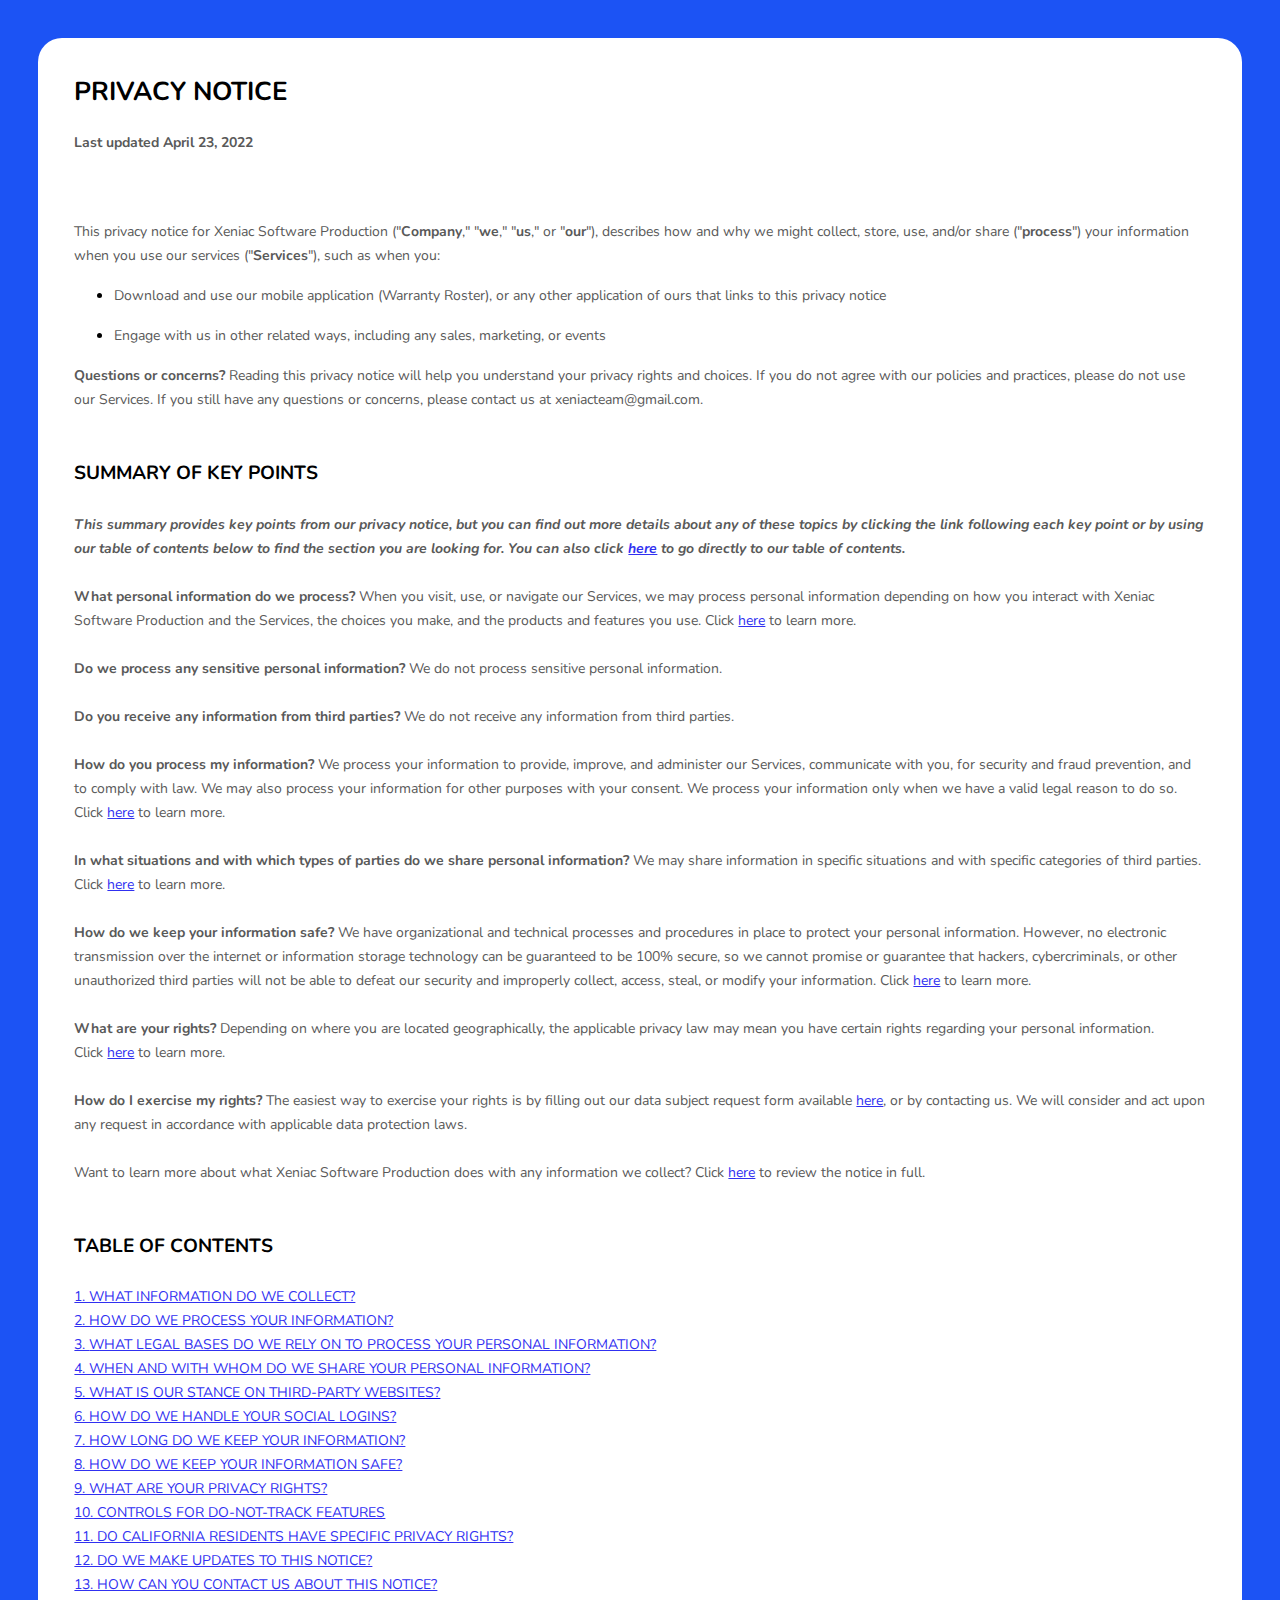
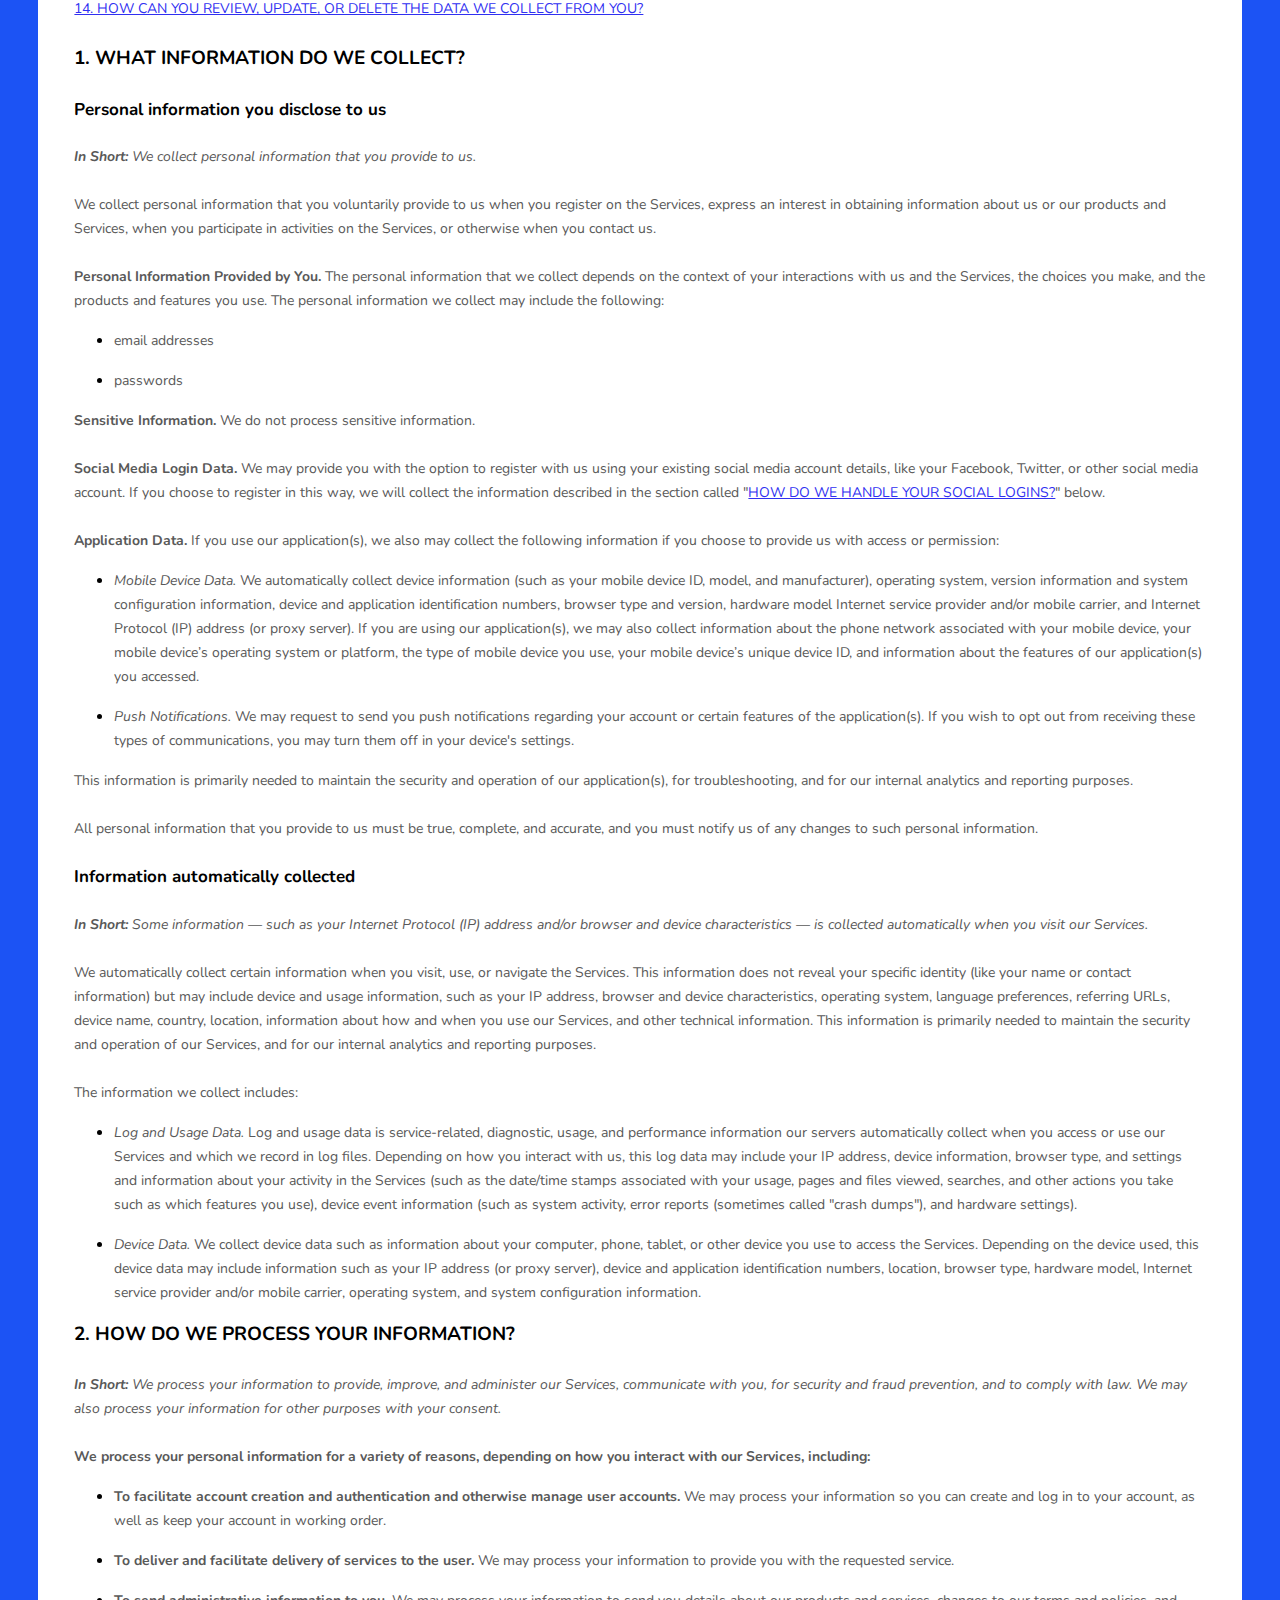
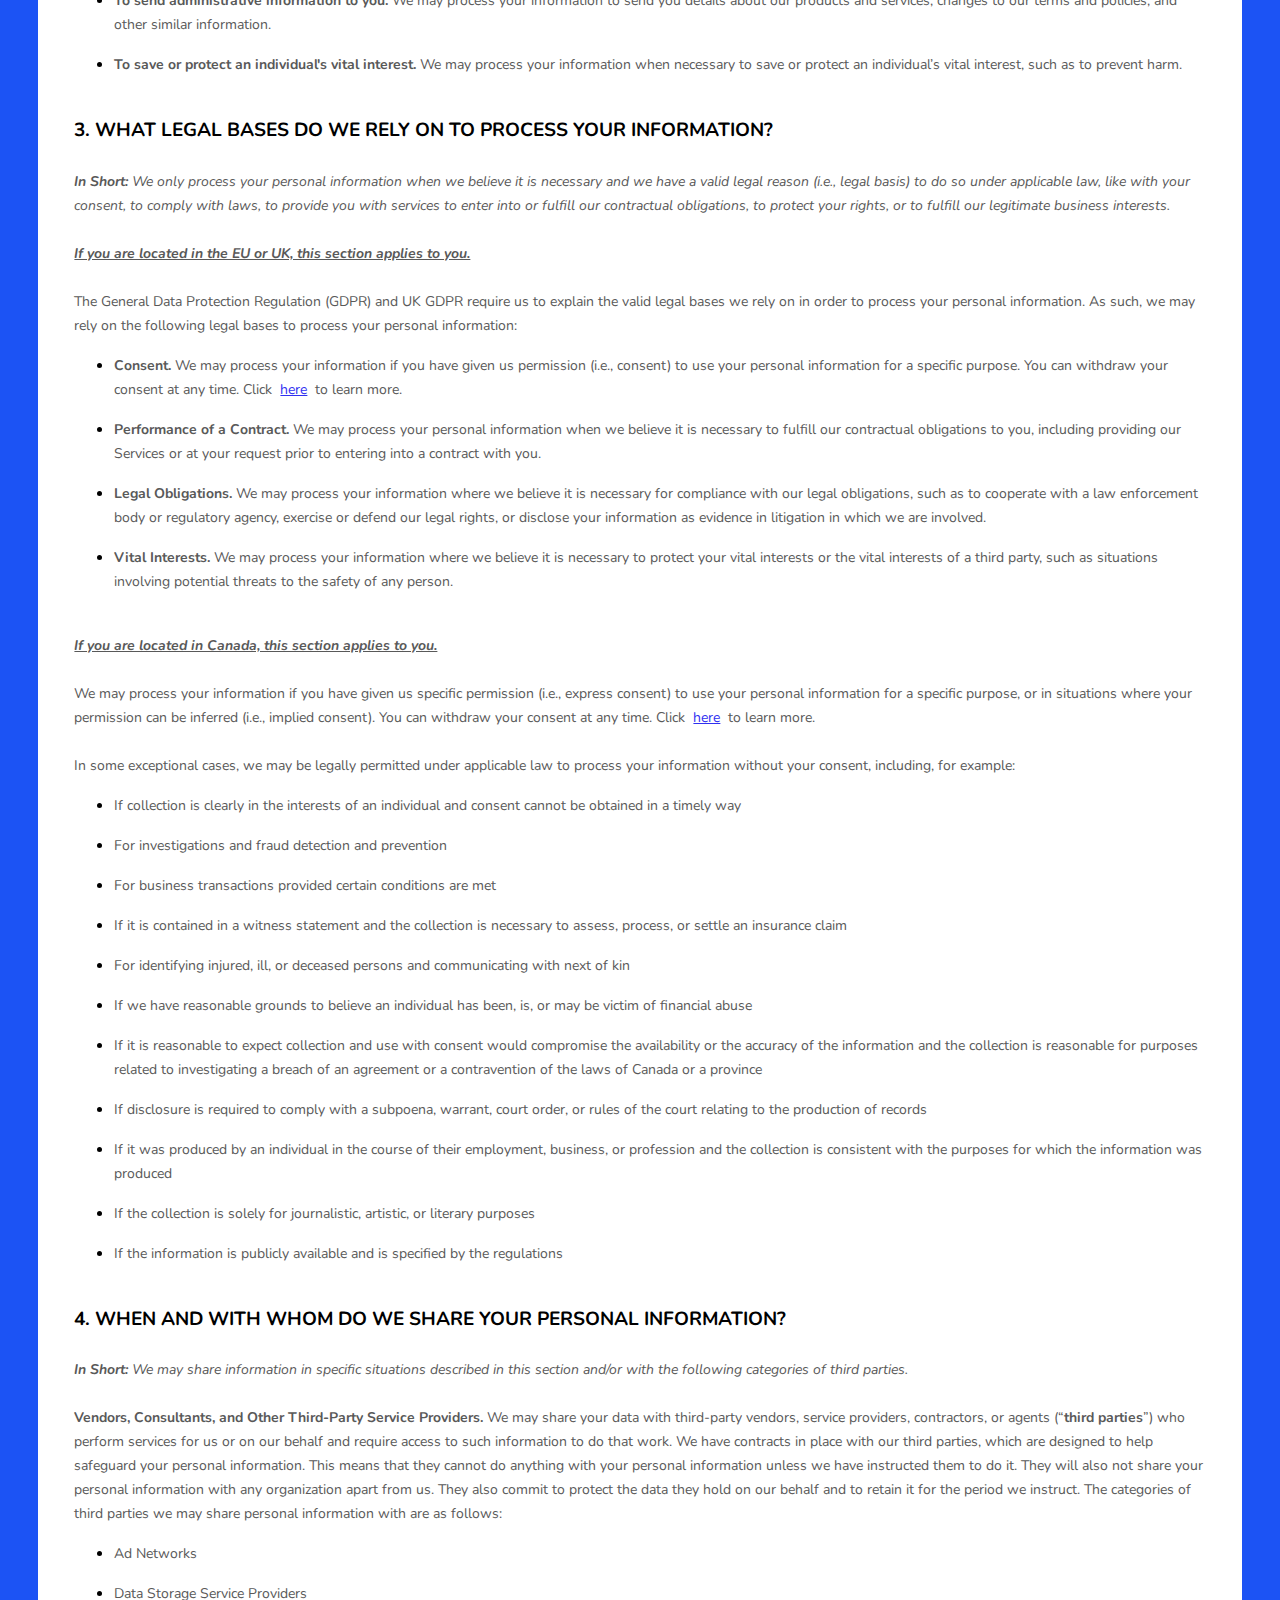
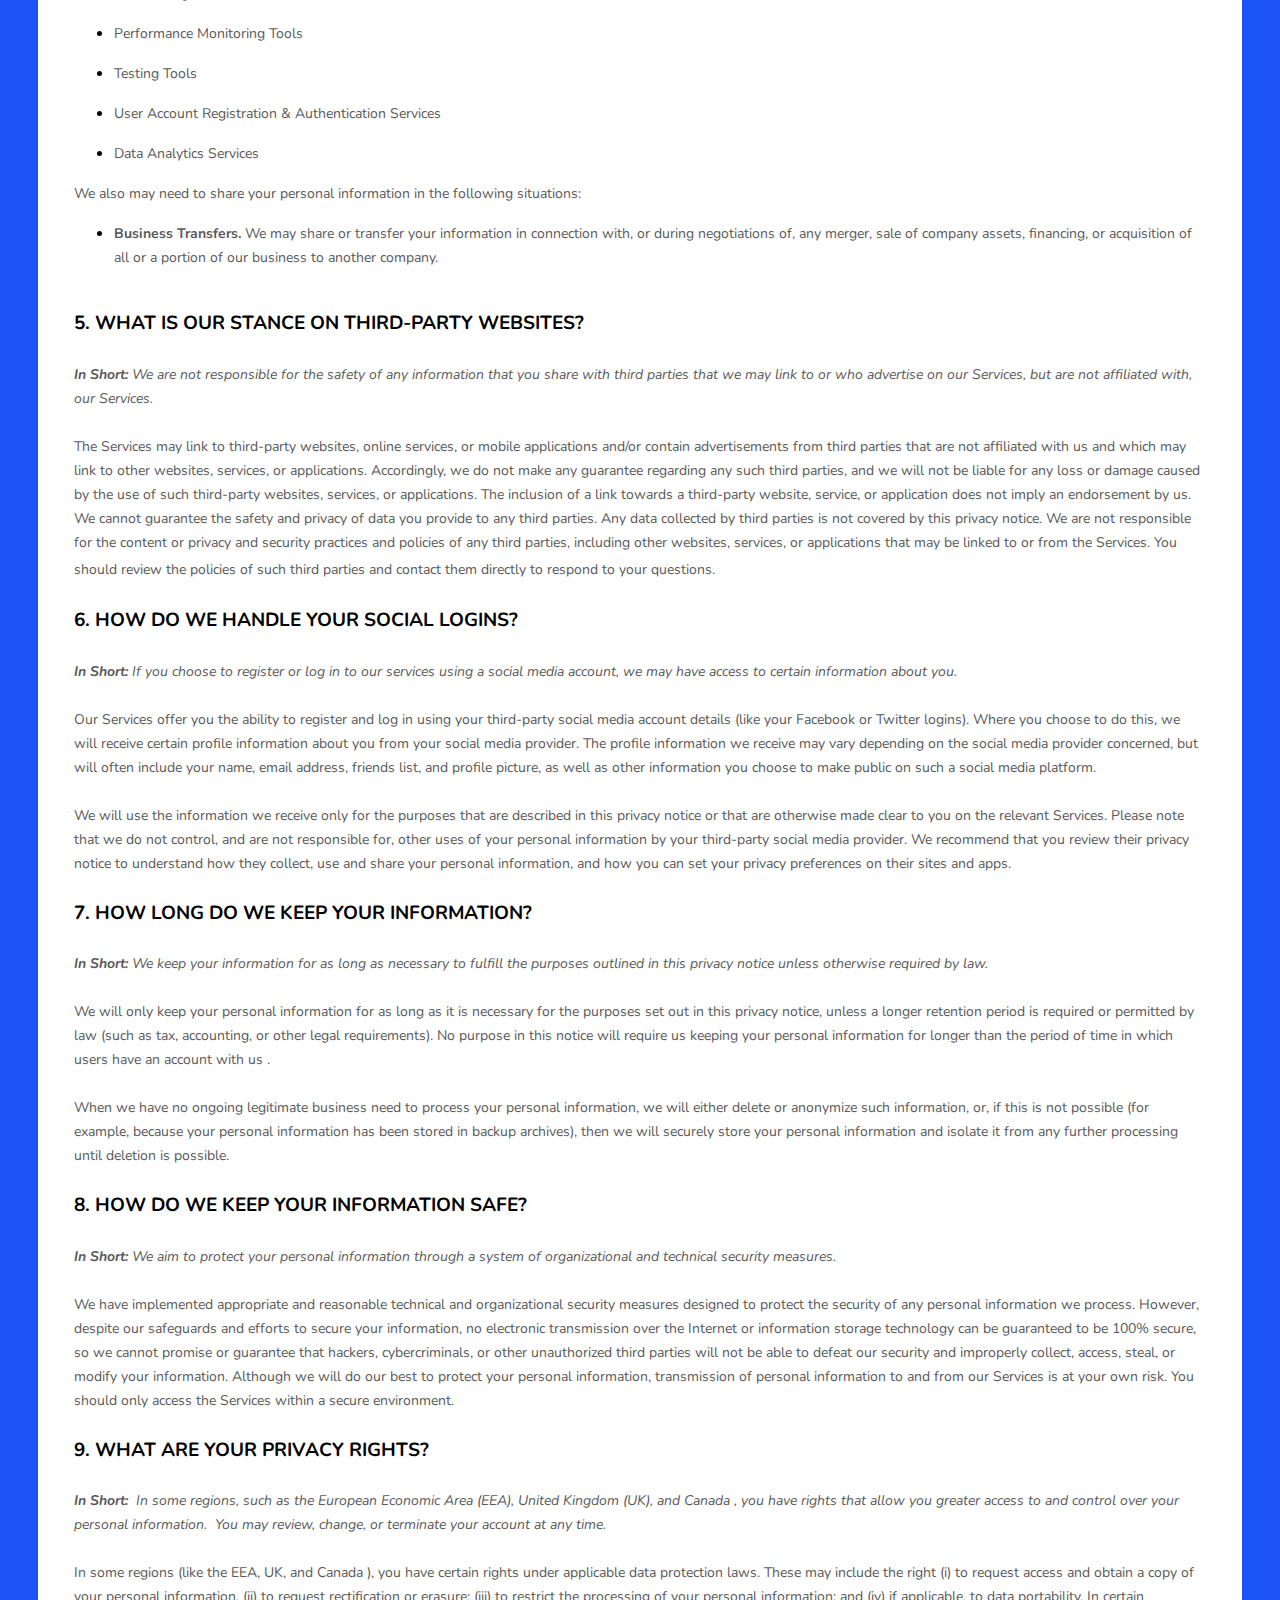
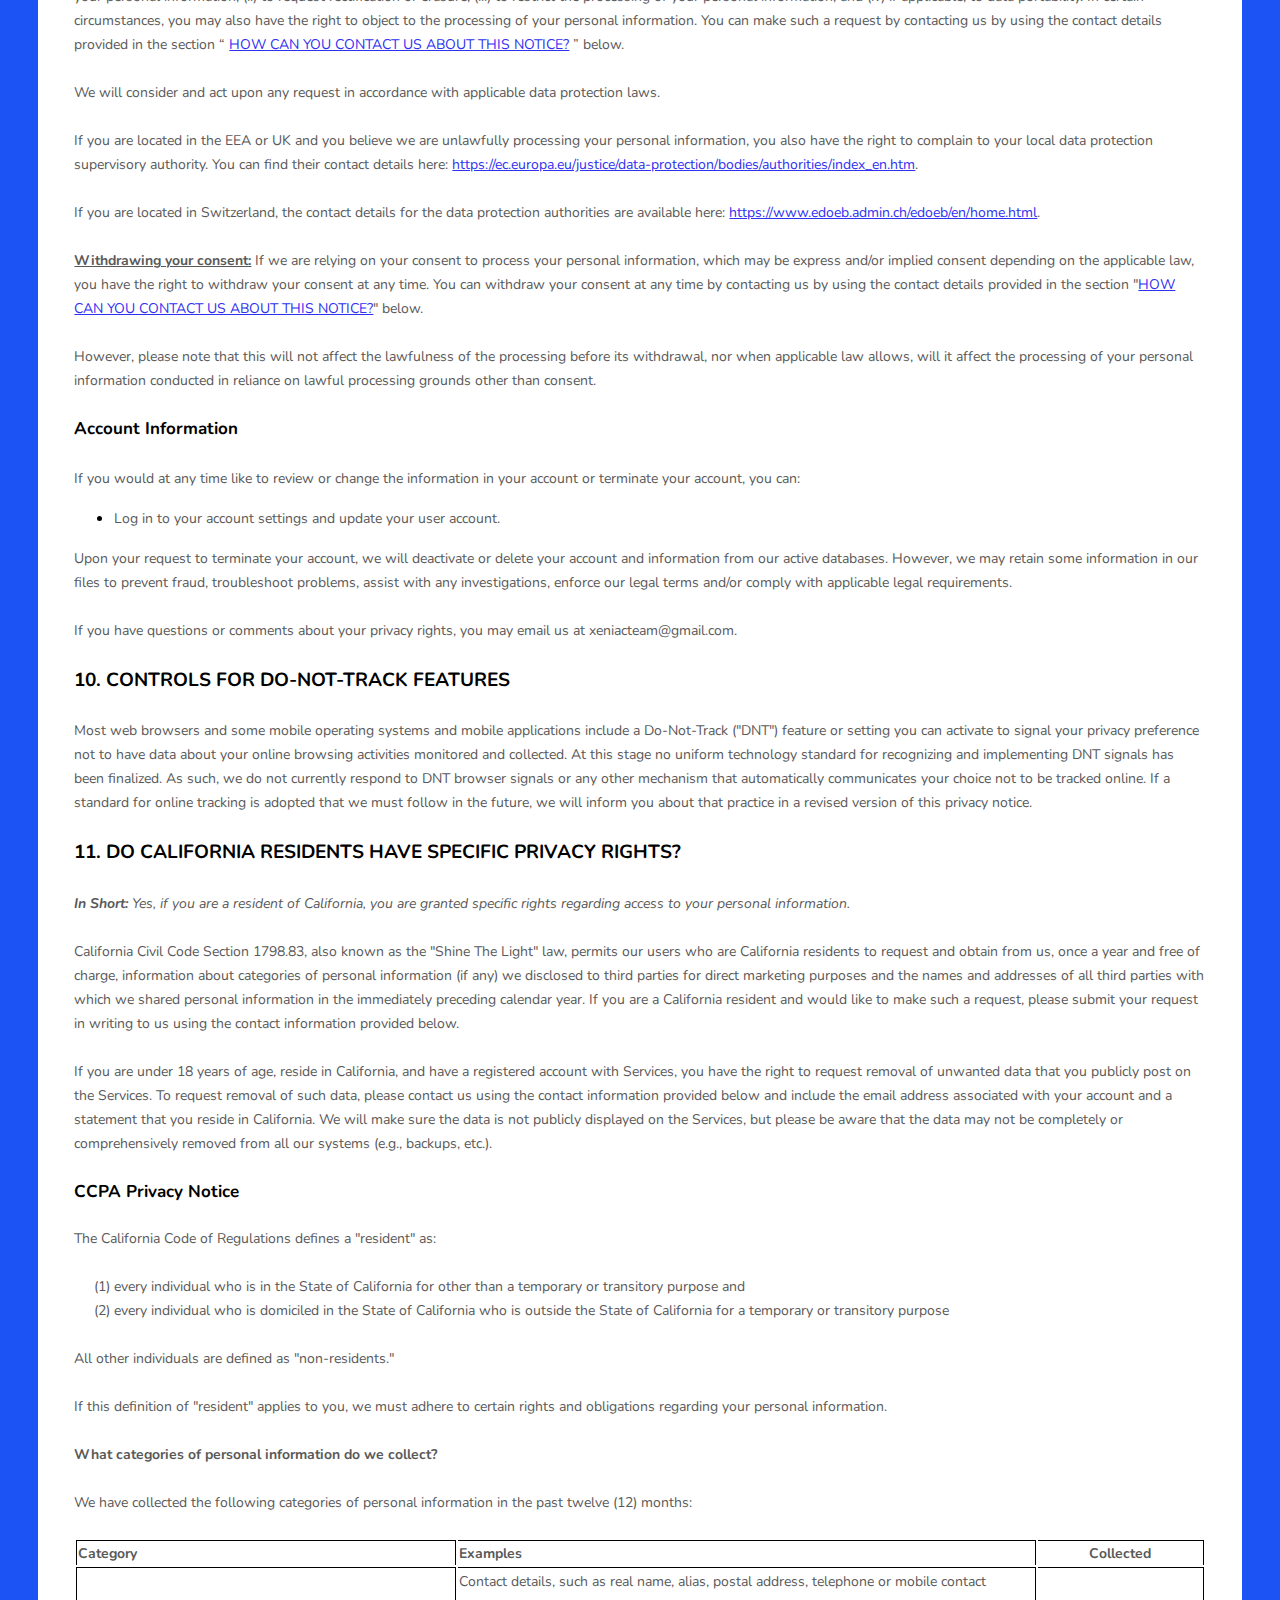
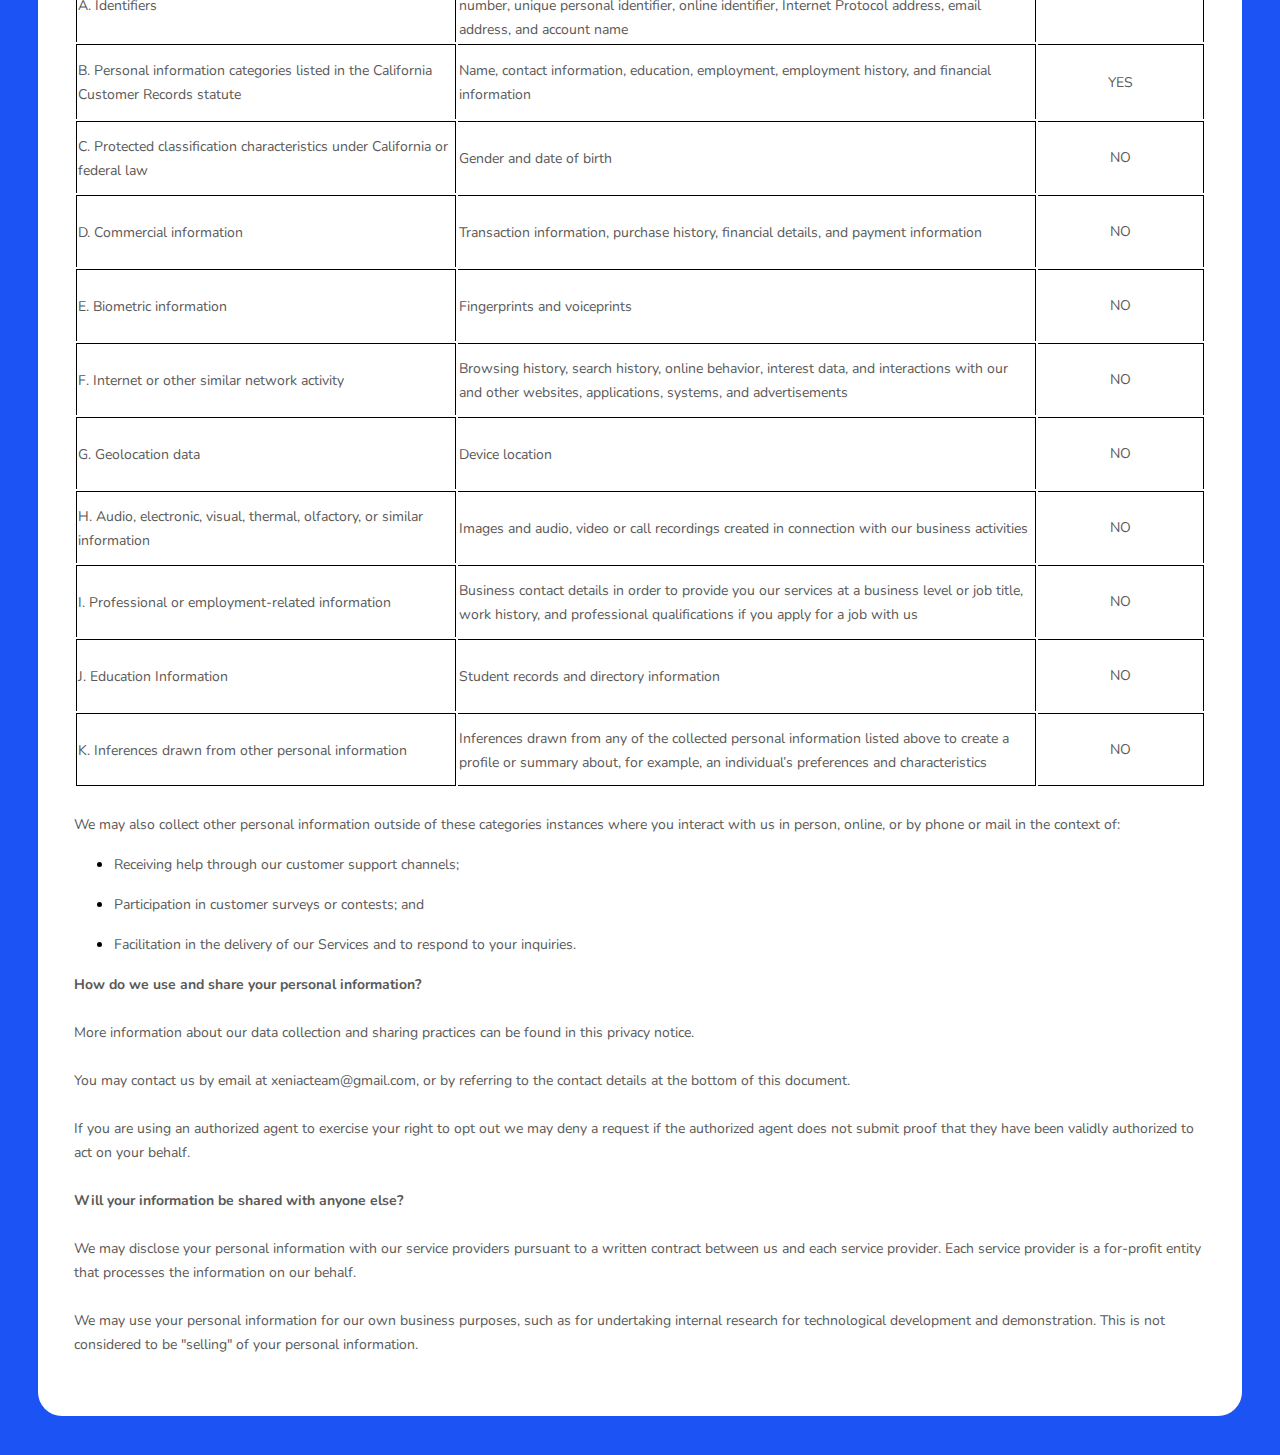
==== commit 682941db: "Improve Privacy Policy Page" ====
--- a/privacy_policy.html
+++ b/privacy_policy.html
@@ -1868,182 +1868,182 @@
                     data-custom-class="body_text"><bdt
                     class="block-component"></bdt></span></span></span></span></span></span></span></span>
         </div>
-        <!--        <ul>-->
-        <!--            <li style="line-height: 1.5;">-->
-        <!--                                                                                                                                            <span style="font-size: 15px; color: rgb(89, 89, 89);"><span-->
-        <!--                                                                                                                                                    style="font-size: 15px; color: rgb(89, 89, 89);"><span-->
-        <!--                                                                                                                                                    data-custom-class="body_text">Receiving help through our customer support channels;</span><span-->
-        <!--                                                                                                                                                    data-custom-class="body_text"><span-->
-        <!--                                                                                                                                                    style="font-size: 15px; color: rgb(89, 89, 89);"><span-->
-        <!--                                                                                                                                                    style="font-size: 15px; color: rgb(89, 89, 89);"><span-->
-        <!--                                                                                                                                                    data-custom-class="body_text"><span-->
-        <!--                                                                                                                                                    style="color: rgb(89, 89, 89); font-size: 15px;"><span-->
-        <!--                                                                                                                                                    data-custom-class="body_text"><span-->
-        <!--                                                                                                                                                    style="color: rgb(89, 89, 89); font-size: 15px;"><span-->
-        <!--                                                                                                                                                    data-custom-class="body_text"><span-->
-        <!--                                                                                                                                                    style="font-size: 15px;"><span-->
-        <!--                                                                                                                                                    style="color: rgb(89, 89, 89);"><span-->
-        <!--                                                                                                                                                    data-custom-class="body_text"><bdt-->
-        <!--                                                                                                                                                    class="statement-end-if-in-editor"></bdt></span></span></span></span></span></span></span></span></span></span></span></span></span>-->
-        <!--            </li>-->
-        <!--        </ul>-->
-        <!--        <div>-->
-        <!--                                                                                                                                        <span style="font-size: 15px; color: rgb(89, 89, 89);"><span-->
-        <!--                                                                                                                                                style="font-size: 15px; color: rgb(89, 89, 89);"><span-->
-        <!--                                                                                                                                                data-custom-class="body_text"><span-->
-        <!--                                                                                                                                                style="font-size: 15px; color: rgb(89, 89, 89);"><span-->
-        <!--                                                                                                                                                style="font-size: 15px; color: rgb(89, 89, 89);"><span-->
-        <!--                                                                                                                                                data-custom-class="body_text"><span-->
-        <!--                                                                                                                                                style="color: rgb(89, 89, 89); font-size: 15px;"><span-->
-        <!--                                                                                                                                                data-custom-class="body_text"><bdt-->
-        <!--                                                                                                                                                class="block-component"></bdt></span></span></span></span></span></span></span></span>-->
-        <!--        </div>-->
-        <!--        <ul>-->
-        <!--            <li style="line-height: 1.5;">-->
-        <!--                                                                                                                                            <span style="font-size: 15px; color: rgb(89, 89, 89);"><span-->
-        <!--                                                                                                                                                    style="font-size: 15px; color: rgb(89, 89, 89);"><span-->
-        <!--                                                                                                                                                    data-custom-class="body_text">Participation in customer surveys or contests; and</span><span-->
-        <!--                                                                                                                                                    data-custom-class="body_text"><span-->
-        <!--                                                                                                                                                    style="font-size: 15px; color: rgb(89, 89, 89);"><span-->
-        <!--                                                                                                                                                    style="font-size: 15px; color: rgb(89, 89, 89);"><span-->
-        <!--                                                                                                                                                    data-custom-class="body_text"><span-->
-        <!--                                                                                                                                                    style="color: rgb(89, 89, 89); font-size: 15px;"><span-->
-        <!--                                                                                                                                                    data-custom-class="body_text"><span-->
-        <!--                                                                                                                                                    style="color: rgb(89, 89, 89); font-size: 15px;"><span-->
-        <!--                                                                                                                                                    data-custom-class="body_text"><span-->
-        <!--                                                                                                                                                    style="font-size: 15px;"><span-->
-        <!--                                                                                                                                                    style="color: rgb(89, 89, 89);"><span-->
-        <!--                                                                                                                                                    data-custom-class="body_text"><bdt-->
-        <!--                                                                                                                                                    class="statement-end-if-in-editor"></bdt></span></span></span></span></span></span></span></span></span></span></span></span></span>-->
-        <!--            </li>-->
-        <!--        </ul>-->
-        <!--        <div>-->
-        <!--                                                                                                                                        <span style="font-size: 15px; color: rgb(89, 89, 89);"><span-->
-        <!--                                                                                                                                                style="font-size: 15px; color: rgb(89, 89, 89);"><span-->
-        <!--                                                                                                                                                data-custom-class="body_text"><span-->
-        <!--                                                                                                                                                style="font-size: 15px; color: rgb(89, 89, 89);"><span-->
-        <!--                                                                                                                                                style="font-size: 15px; color: rgb(89, 89, 89);"><span-->
-        <!--                                                                                                                                                data-custom-class="body_text"><span-->
-        <!--                                                                                                                                                style="color: rgb(89, 89, 89); font-size: 15px;"><span-->
-        <!--                                                                                                                                                data-custom-class="body_text"><bdt-->
-        <!--                                                                                                                                                class="block-component"></bdt></span></span></span></span></span></span></span></span>-->
-        <!--        </div>-->
-        <!--        <ul>-->
-        <!--            <li style="line-height: 1.5;">-->
-        <!--                                                                                                                                            <span style="font-size: 15px; color: rgb(89, 89, 89);"><span-->
-        <!--                                                                                                                                                    style="font-size: 15px; color: rgb(89, 89, 89);"><span-->
-        <!--                                                                                                                                                    data-custom-class="body_text">Facilitation in the delivery of our Services and to respond to your inquiries.</span><span-->
-        <!--                                                                                                                                                    data-custom-class="body_text"><span-->
-        <!--                                                                                                                                                    style="font-size: 15px; color: rgb(89, 89, 89);"><span-->
-        <!--                                                                                                                                                    style="font-size: 15px; color: rgb(89, 89, 89);"><span-->
-        <!--                                                                                                                                                    data-custom-class="body_text"><span-->
-        <!--                                                                                                                                                    style="color: rgb(89, 89, 89); font-size: 15px;"><span-->
-        <!--                                                                                                                                                    data-custom-class="body_text"><span-->
-        <!--                                                                                                                                                    style="color: rgb(89, 89, 89); font-size: 15px;"><span-->
-        <!--                                                                                                                                                    data-custom-class="body_text"><span-->
-        <!--                                                                                                                                                    style="font-size: 15px;"><span-->
-        <!--                                                                                                                                                    style="color: rgb(89, 89, 89);"><span-->
-        <!--                                                                                                                                                    data-custom-class="body_text"><bdt-->
-        <!--                                                                                                                                                    class="statement-end-if-in-editor"></bdt></span></span></span></span></span></span></span></span></span></span></span></span></span>-->
-        <!--            </li>-->
-        <!--        </ul>-->
-        <!--        <div style="line-height: 1.5;">-->
-        <!--                                                                                                                                        <span style="font-size: 15px; color: rgb(89, 89, 89);"><span-->
-        <!--                                                                                                                                                style="font-size: 15px; color: rgb(89, 89, 89);"><span-->
-        <!--                                                                                                                                                data-custom-class="body_text"><strong>How do we use and share your personal information?</strong></span></span></span>-->
-        <!--        </div>-->
-        <div style="line-height: 1.5;"><br></div>
-        <!--        <div style="line-height: 1.5;">-->
-        <!--                                                                                                                                        <span style="font-size: 15px; color: rgb(89, 89, 89);"><span-->
-        <!--                                                                                                                                                style="font-size: 15px; color: rgb(89, 89, 89);"><span-->
-        <!--                                                                                                                                                data-custom-class="body_text"><span-->
-        <!--                                                                                                                                                style="color: rgb(89, 89, 89); font-size: 15px;"><span-->
-        <!--                                                                                                                                                data-custom-class="body_text"><bdt-->
-        <!--                                                                                                                                                class="block-component"></bdt><bdt-->
-        <!--                                                                                                                                                class="block-component"></bdt></span></span></span></span></span></span></span></span></span></span></span></span></span></span>-->
-        <!--            <span data-custom-class="body_text"><span-->
-        <!--                    style="font-size: 15px;"><span-->
-        <!--                    style="color: rgb(89, 89, 89);"><span-->
-        <!--                    style="font-size: 15px;"><span-->
-        <!--                    style="color: rgb(89, 89, 89);"><span-->
-        <!--                    style="font-size: 15px;"><span-->
-        <!--                    style="color: rgb(89, 89, 89);"><span-->
-        <!--                    style="font-size: 15px;"><span-->
-        <!--                    style="color: rgb(89, 89, 89);"><span-->
-        <!--                    style="font-size: 15px;"><span-->
-        <!--                    style="color: rgb(89, 89, 89);"><span-->
-        <!--                    style="font-size: 15px;"><span-->
-        <!--                    style="color: rgb(89, 89, 89);"><span-->
-        <!--                    data-custom-class="body_text"><bdt-->
-        <!--                    class="statement-end-if-in-editor"></bdt></span></span></span></span></span></span></span></span></span></span></span></span></span></span></span></span></bdt></span></span></span></span></span></span></span></span></span></span></span></span></span></span>-->
-        <!--            <span data-custom-class="body_text">More information about our data collection and sharing practices can be found in this privacy notice<bdt-->
-        <!--                    class="block-component"></bdt>.</span></span></span></span>-->
-        <!--            <span data-custom-class="body_text"><span-->
-        <!--                    style="color: rgb(89, 89, 89); font-size: 15px;"><span-->
-        <!--                    data-custom-class="body_text"><span-->
-        <!--                    style="color: rgb(89, 89, 89); font-size: 15px;"><span-->
-        <!--                    data-custom-class="body_text"><bdt-->
-        <!--                    class="block-component"></bdt></span></span></span></span></span></span></span>-->
-        <!--        </div>-->
-        <div style="line-height: 1.5;"><br></div>
-        <!--        <div style="line-height: 1.5;">-->
-        <!--                                                                                                                                        <span style="font-size: 15px; color: rgb(89, 89, 89);"><span-->
-        <!--                                                                                                                                                style="font-size: 15px; color: rgb(89, 89, 89);"><span-->
-        <!--                                                                                                                                                data-custom-class="body_text">You may contact us <span-->
-        <!--                                                                                                                                                style="color: rgb(89, 89, 89); font-size: 15px;"><span-->
-        <!--                                                                                                                                                data-custom-class="body_text"><bdt-->
-        <!--                                                                                                                                                class="block-component"></bdt></span></span>by email at </span><span-->
-        <!--                                                                                                                                                style="color: rgb(89, 89, 89); font-size: 15px;"><span-->
-        <!--                                                                                                                                                data-custom-class="body_text"><bdt-->
-        <!--                                                                                                                                                class="question">xeniacteam@gmail.com</bdt>, <bdt-->
-        <!--                                                                                                                                                class="block-component"></bdt><bdt-->
-        <!--                                                                                                                                                class="block-component"></bdt></span><span-->
-        <!--                                                                                                                                                data-custom-class="body_text"><bdt-->
-        <!--                                                                                                                                                class="block-component"></bdt><bdt-->
-        <!--                                                                                                                                                class="block-component"><span-->
-        <!--                                                                                                                                                data-custom-class="body_text"></bdt></span></span></span></span></span></span></span></span></span></span></span></span>-->
-        <!--            <span data-custom-class="body_text">or by referring to the contact details at the bottom of this document.</span></span></span>-->
-        <!--        </div>-->
-        <div style="line-height: 1.5;"><br></div>
-        <!--        <div style="line-height: 1.5;">-->
-        <!--                                                                                                                                        <span style="font-size: 15px; color: rgb(89, 89, 89);"><span-->
-        <!--                                                                                                                                                style="font-size: 15px; color: rgb(89, 89, 89);"><span-->
-        <!--                                                                                                                                                data-custom-class="body_text">If you are using an authorized agent to exercise your right to opt out we may deny a request if the authorized agent does not submit proof that they have been validly authorized to act on your behalf.</span></span></span>-->
-        <!--        </div>-->
-        <div style="line-height: 1.5;"><br></div>
-        <!--        <div style="line-height: 1.5;">-->
-        <!--                                                                                                                                        <span style="font-size: 15px; color: rgb(89, 89, 89);"><span-->
-        <!--                                                                                                                                                style="font-size: 15px; color: rgb(89, 89, 89);"><span-->
-        <!--                                                                                                                                                data-custom-class="body_text"><strong>Will your information be shared with anyone else?</strong></span></span></span>-->
-        <!--        </div>-->
-        <div style="line-height: 1.5;"><br></div>
-        <!--        <div style="line-height: 1.5;">-->
-        <!--                                                                                                                                        <span style="font-size: 15px; color: rgb(89, 89, 89);"><span-->
-        <!--                                                                                                                                                style="font-size: 15px; color: rgb(89, 89, 89);"><span-->
-        <!--                                                                                                                                                data-custom-class="body_text">We may disclose your personal information with our service providers pursuant to a written contract between us and each service provider. Each service provider is a for-profit entity that processes the information on our behalf.</span></span></span>-->
-        <!--        </div>-->
-        <div style="line-height: 1.5;"><br></div>
-        <!--        <div style="line-height: 1.5;">-->
-        <!--                                                                                                                                        <span style="font-size: 15px; color: rgb(89, 89, 89);"><span-->
-        <!--                                                                                                                                                style="font-size: 15px; color: rgb(89, 89, 89);"><span-->
-        <!--                                                                                                                                                data-custom-class="body_text">We may use your personal information for our own business purposes, such as for undertaking internal research for technological development and demonstration. This is not considered to be "selling" of your personal information.<span-->
-        <!--                                                                                                                                                style="color: rgb(89, 89, 89); font-size: 15px;"><span-->
-        <!--                                                                                                                                                data-custom-class="body_text"><bdt-->
-        <!--                                                                                                                                                class="block-component"></bdt></span></span></span></span><bdt-->
-        <!--                                                                                                                                                class="block-component"></bdt></span></span></span></span></span>-->
-        <!--        </div>-->
+        <ul>
+            <li style="line-height: 1.5;">
+                <span style="font-size: 15px; color: rgb(89, 89, 89);"><span
+                        style="font-size: 15px; color: rgb(89, 89, 89);"><span
+                        data-custom-class="body_text">Receiving help through our customer support channels;</span><span
+                        data-custom-class="body_text"><span
+                        style="font-size: 15px; color: rgb(89, 89, 89);"><span
+                        style="font-size: 15px; color: rgb(89, 89, 89);"><span
+                        data-custom-class="body_text"><span
+                        style="color: rgb(89, 89, 89); font-size: 15px;"><span
+                        data-custom-class="body_text"><span
+                        style="color: rgb(89, 89, 89); font-size: 15px;"><span
+                        data-custom-class="body_text"><span
+                        style="font-size: 15px;"><span
+                        style="color: rgb(89, 89, 89);"><span
+                        data-custom-class="body_text"><bdt
+                        class="statement-end-if-in-editor"></bdt></span></span></span></span></span></span></span></span></span></span></span></span></span>
+            </li>
+        </ul>
+        <div>
+            <span style="font-size: 15px; color: rgb(89, 89, 89);"><span
+                    style="font-size: 15px; color: rgb(89, 89, 89);"><span
+                    data-custom-class="body_text"><span
+                    style="font-size: 15px; color: rgb(89, 89, 89);"><span
+                    style="font-size: 15px; color: rgb(89, 89, 89);"><span
+                    data-custom-class="body_text"><span
+                    style="color: rgb(89, 89, 89); font-size: 15px;"><span
+                    data-custom-class="body_text"><bdt
+                    class="block-component"></bdt></span></span></span></span></span></span></span></span>
+        </div>
+        <ul>
+            <li style="line-height: 1.5;">
+                <span style="font-size: 15px; color: rgb(89, 89, 89);"><span
+                        style="font-size: 15px; color: rgb(89, 89, 89);"><span
+                        data-custom-class="body_text">Participation in customer surveys or contests; and</span><span
+                        data-custom-class="body_text"><span
+                        style="font-size: 15px; color: rgb(89, 89, 89);"><span
+                        style="font-size: 15px; color: rgb(89, 89, 89);"><span
+                        data-custom-class="body_text"><span
+                        style="color: rgb(89, 89, 89); font-size: 15px;"><span
+                        data-custom-class="body_text"><span
+                        style="color: rgb(89, 89, 89); font-size: 15px;"><span
+                        data-custom-class="body_text"><span
+                        style="font-size: 15px;"><span
+                        style="color: rgb(89, 89, 89);"><span
+                        data-custom-class="body_text"><bdt
+                        class="statement-end-if-in-editor"></bdt></span></span></span></span></span></span></span></span></span></span></span></span></span>
+            </li>
+        </ul>
+        <div>
+            <span style="font-size: 15px; color: rgb(89, 89, 89);"><span
+                    style="font-size: 15px; color: rgb(89, 89, 89);"><span
+                    data-custom-class="body_text"><span
+                    style="font-size: 15px; color: rgb(89, 89, 89);"><span
+                    style="font-size: 15px; color: rgb(89, 89, 89);"><span
+                    data-custom-class="body_text"><span
+                    style="color: rgb(89, 89, 89); font-size: 15px;"><span
+                    data-custom-class="body_text"><bdt
+                    class="block-component"></bdt></span></span></span></span></span></span></span></span>
+        </div>
+        <ul>
+            <li style="line-height: 1.5;">
+                <span style="font-size: 15px; color: rgb(89, 89, 89);"><span
+                        style="font-size: 15px; color: rgb(89, 89, 89);"><span
+                        data-custom-class="body_text">Facilitation in the delivery of our Services and to respond to your inquiries.</span><span
+                        data-custom-class="body_text"><span
+                        style="font-size: 15px; color: rgb(89, 89, 89);"><span
+                        style="font-size: 15px; color: rgb(89, 89, 89);"><span
+                        data-custom-class="body_text"><span
+                        style="color: rgb(89, 89, 89); font-size: 15px;"><span
+                        data-custom-class="body_text"><span
+                        style="color: rgb(89, 89, 89); font-size: 15px;"><span
+                        data-custom-class="body_text"><span
+                        style="font-size: 15px;"><span
+                        style="color: rgb(89, 89, 89);"><span
+                        data-custom-class="body_text"><bdt
+                        class="statement-end-if-in-editor"></bdt></span></span></span></span></span></span></span></span></span></span></span></span></span>
+            </li>
+        </ul>
+        <div style="line-height: 1.5;">
+            <span style="font-size: 15px; color: rgb(89, 89, 89);"><span
+                    style="font-size: 15px; color: rgb(89, 89, 89);"><span
+                    data-custom-class="body_text"><strong>How do we use and share your personal information?</strong></span></span></span>
+        </div>
+        <div style="line-height: 1.5;"><br></div>
+        <div style="line-height: 1.5;">
+            <span style="font-size: 15px; color: rgb(89, 89, 89);"><span
+                    style="font-size: 15px; color: rgb(89, 89, 89);"><span
+                    data-custom-class="body_text"><span
+                    style="color: rgb(89, 89, 89); font-size: 15px;"><span
+                    data-custom-class="body_text"><bdt
+                    class="block-component"></bdt><bdt
+                    class="block-component"></bdt></span></span></span></span></span>
+            <span data-custom-class="body_text"><span
+                    style="font-size: 15px;"><span
+                    style="color: rgb(89, 89, 89);"><span
+                    style="font-size: 15px;"><span
+                    style="color: rgb(89, 89, 89);"><span
+                    style="font-size: 15px;"><span
+                    style="color: rgb(89, 89, 89);"><span
+                    style="font-size: 15px;"><span
+                    style="color: rgb(89, 89, 89);"><span
+                    style="font-size: 15px;"><span
+                    style="color: rgb(89, 89, 89);"><span
+                    style="font-size: 15px;"><span
+                    style="color: rgb(89, 89, 89);"><span
+                    data-custom-class="body_text"><bdt
+                    class="statement-end-if-in-editor"></bdt></span></span></span></span></span></span></span></span></span></span></span></span></span></span>
+            <span data-custom-class="body_text">More information about our data collection and sharing practices can be found in this privacy notice<bdt
+                    class="block-component"></bdt>.</span>
+            <span data-custom-class="body_text"><span
+                    style="color: rgb(89, 89, 89); font-size: 15px;"><span
+                    data-custom-class="body_text"><span
+                    style="color: rgb(89, 89, 89); font-size: 15px;"><span
+                    data-custom-class="body_text"><bdt
+                    class="block-component"></bdt></span></span></span></span></span>
+        </div>
+        <div style="line-height: 1.5;"><br></div>
+        <div style="line-height: 1.5;">
+            <span style="font-size: 15px; color: rgb(89, 89, 89);"><span
+                    style="font-size: 15px; color: rgb(89, 89, 89);"><span
+                    data-custom-class="body_text">You may contact us <span
+                    style="color: rgb(89, 89, 89); font-size: 15px;"><span
+                    data-custom-class="body_text"><bdt
+                    class="block-component"></bdt></span></span>by email at </span><span
+                    style="color: rgb(89, 89, 89); font-size: 15px;"><span
+                    data-custom-class="body_text"><bdt
+                    class="question">xeniacteam@gmail.com</bdt>, <bdt
+                    class="block-component"></bdt><bdt
+                    class="block-component"></bdt></span><span
+                    data-custom-class="body_text"><bdt
+                    class="block-component"></bdt><bdt
+                    class="block-component"><span
+                    data-custom-class="body_text"></bdt></span></span></span></span>
+            <span data-custom-class="body_text">or by referring to the contact details at the bottom of this document.</span>
+        </div>
+        <div style="line-height: 1.5;"><br></div>
+        <div style="line-height: 1.5;">
+            <span style="font-size: 15px; color: rgb(89, 89, 89);"><span
+                    style="font-size: 15px; color: rgb(89, 89, 89);"><span
+                    data-custom-class="body_text">If you are using an authorized agent to exercise your right to opt out we may deny a request if the authorized agent does not submit proof that they have been validly authorized to act on your behalf.</span></span></span>
+        </div>
+        <div style="line-height: 1.5;"><br></div>
+        <div style="line-height: 1.5;">
+            <span style="font-size: 15px; color: rgb(89, 89, 89);"><span
+                    style="font-size: 15px; color: rgb(89, 89, 89);"><span
+                    data-custom-class="body_text"><strong>Will your information be shared with anyone else?</strong></span></span></span>
+        </div>
+        <div style="line-height: 1.5;"><br></div>
+        <div style="line-height: 1.5;">
+            <span style="font-size: 15px; color: rgb(89, 89, 89);"><span
+                    style="font-size: 15px; color: rgb(89, 89, 89);"><span
+                    data-custom-class="body_text">We may disclose your personal information with our service providers pursuant to a written contract between us and each service provider. Each service provider is a for-profit entity that processes the information on our behalf.</span></span></span>
+        </div>
+        <div style="line-height: 1.5;"><br></div>
+        <div style="line-height: 1.5;">
+            <span style="font-size: 15px; color: rgb(89, 89, 89);"><span
+                    style="font-size: 15px; color: rgb(89, 89, 89);"><span
+                    data-custom-class="body_text">We may use your personal information for our own business purposes, such as for undertaking internal research for technological development and demonstration. This is not considered to be "selling" of your personal information.<span
+                    style="color: rgb(89, 89, 89); font-size: 15px;"><span
+                    data-custom-class="body_text"><bdt
+                    class="block-component"></bdt></span></span></span></span><bdt
+                    class="block-component"></bdt></span>
+        </div>
         <div style="line-height: 1.5;"><br></div>
         <!--        <div style="line-height: 1.5;">-->
         <!--            <bdt class="block-component">-->
-        <!--                                                                                                                                            <span style="font-size: 15px;"><span-->
-        <!--                                                                                                                                                    data-custom-class="body_text"></span></span>-->
+        <!--                                                                                                                                                    <span style="font-size: 15px;"><span-->
+        <!--                                                                                                                                                            data-custom-class="body_text"></span></span>-->
         <!--            </bdt>-->
         <!--            <span data-custom-class="body_text"><span-->
         <!--                    style="font-size: 15px;"><bdt-->
         <!--                    class="question">Xeniac Software Production</bdt> has not sold any personal information to third parties for a business or commercial purpose in the preceding twelve (12) months. </span></span>-->
         <!--            <bdt class="statement-end-if-in-editor">-->
-        <!--                                                                                                                                            <span style="font-size: 15px;"><span-->
-        <!--                                                                                                                                                    data-custom-class="body_text"></span></span>-->
+        <!--                                                                                                                                                    <span style="font-size: 15px;"><span-->
+        <!--                                                                                                                                                            data-custom-class="body_text"></span></span>-->
         <!--            </bdt>-->
         <!--            <span style="font-size: 15px;"><span-->
         <!--                    style="color: rgb(89, 89, 89);"><span-->
@@ -2053,67 +2053,67 @@
         <!--                    data-custom-class="body_text"> has disclosed the following categories of personal information to third parties for a business or commercial purpose in the preceding twelve (12) months:<bdt-->
         <!--                    class="forloop-component"></bdt></span></span></span></span></span></span></span></li></ul>-->
         <!--            <p style="font-size: 15px;">-->
-        <!--                                                                                                                                            <span style="font-size: 15px;"><bdt-->
-        <!--                                                                                                                                                    class="forloop-component"></bdt><bdt-->
-        <!--                                                                                                                                                    class="block-component"></bdt></span>-->
+        <!--                                                                                                                                                    <span style="font-size: 15px;"><bdt-->
+        <!--                                                                                                                                                            class="forloop-component"></bdt><bdt-->
+        <!--                                                                                                                                                            class="block-component"></bdt></span>-->
         <!--            </p>-->
         <!--            <ul>-->
         <!--                <li style="line-height: 1.5;">-->
-        <!--                                                                                                                                                <span style="font-size: 15px;"><span-->
-        <!--                                                                                                                                                        style="color: rgb(89, 89, 89);"><span-->
-        <!--                                                                                                                                                        style="color: rgb(89, 89, 89);"><span-->
-        <!--                                                                                                                                                        data-custom-class="body_text">Category A. Identifiers, such as contact details like your real name, alias, postal address, telephone or mobile contact number, unique personal identifier, online identifier, Internet Protocol address, email address, and account name.<span-->
-        <!--                                                                                                                                                        style="color: rgb(89, 89, 89);"><span-->
-        <!--                                                                                                                                                        style="color: rgb(89, 89, 89);"><span-->
-        <!--                                                                                                                                                        data-custom-class="body_text"><span-->
-        <!--                                                                                                                                                        style="color: rgb(89, 89, 89);"><bdt-->
-        <!--                                                                                                                                                        class="statement-end-if-in-editor"></bdt></span></span></span><span-->
-        <!--                                                                                                                                                        data-custom-class="body_text"><span-->
-        <!--                                                                                                                                                        style="color: rgb(89, 89, 89);"><bdt-->
-        <!--                                                                                                                                                        class="forloop-component"></bdt></span></span></span></span></span></span></span>-->
+        <!--                                                                                                                                                        <span style="font-size: 15px;"><span-->
+        <!--                                                                                                                                                                style="color: rgb(89, 89, 89);"><span-->
+        <!--                                                                                                                                                                style="color: rgb(89, 89, 89);"><span-->
+        <!--                                                                                                                                                                data-custom-class="body_text">Category A. Identifiers, such as contact details like your real name, alias, postal address, telephone or mobile contact number, unique personal identifier, online identifier, Internet Protocol address, email address, and account name.<span-->
+        <!--                                                                                                                                                                style="color: rgb(89, 89, 89);"><span-->
+        <!--                                                                                                                                                                style="color: rgb(89, 89, 89);"><span-->
+        <!--                                                                                                                                                                data-custom-class="body_text"><span-->
+        <!--                                                                                                                                                                style="color: rgb(89, 89, 89);"><bdt-->
+        <!--                                                                                                                                                                class="statement-end-if-in-editor"></bdt></span></span></span><span-->
+        <!--                                                                                                                                                                data-custom-class="body_text"><span-->
+        <!--                                                                                                                                                                style="color: rgb(89, 89, 89);"><bdt-->
+        <!--                                                                                                                                                                class="forloop-component"></bdt></span></span></span></span></span></span></span>-->
         <!--                </li>-->
         <!--            </ul>-->
         <!--            <p style="font-size: 15px;">-->
-        <!--                                                                                                                                            <span style="font-size: 15px;"><bdt-->
-        <!--                                                                                                                                                    class="block-component"></bdt></span>-->
+        <!--                                                                                                                                                    <span style="font-size: 15px;"><bdt-->
+        <!--                                                                                                                                                            class="block-component"></bdt></span>-->
         <!--            </p>-->
         <!--            <ul>-->
         <!--                <li style="line-height: 1.5;">-->
-        <!--                                                                                                                                                <span style="font-size: 15px;"><span-->
-        <!--                                                                                                                                                        style="color: rgb(89, 89, 89);"><span-->
-        <!--                                                                                                                                                        style="color: rgb(89, 89, 89);"><span-->
-        <!--                                                                                                                                                        data-custom-class="body_text">Category B. Personal information, as defined in the California Customer Records law, such as your name, contact information, education, employment, employment history, and financial information.<span-->
-        <!--                                                                                                                                                        style="color: rgb(89, 89, 89);"><span-->
-        <!--                                                                                                                                                        style="color: rgb(89, 89, 89);"><span-->
-        <!--                                                                                                                                                        data-custom-class="body_text"><span-->
-        <!--                                                                                                                                                        style="color: rgb(89, 89, 89);"><bdt-->
-        <!--                                                                                                                                                        class="statement-end-if-in-editor"></bdt></span></span></span></span></span></span></span></span>-->
+        <!--                                                                                                                                                        <span style="font-size: 15px;"><span-->
+        <!--                                                                                                                                                                style="color: rgb(89, 89, 89);"><span-->
+        <!--                                                                                                                                                                style="color: rgb(89, 89, 89);"><span-->
+        <!--                                                                                                                                                                data-custom-class="body_text">Category B. Personal information, as defined in the California Customer Records law, such as your name, contact information, education, employment, employment history, and financial information.<span-->
+        <!--                                                                                                                                                                style="color: rgb(89, 89, 89);"><span-->
+        <!--                                                                                                                                                                style="color: rgb(89, 89, 89);"><span-->
+        <!--                                                                                                                                                                data-custom-class="body_text"><span-->
+        <!--                                                                                                                                                                style="color: rgb(89, 89, 89);"><bdt-->
+        <!--                                                                                                                                                                class="statement-end-if-in-editor"></bdt></span></span></span></span></span></span></span></span>-->
         <!--                </li>-->
         <!--            </ul>-->
         <!--            <p style="font-size: 15px;">-->
-        <!--                                                                                                                                            <span style="font-size: 15px;"><bdt-->
-        <!--                                                                                                                                                    class="forloop-component"></bdt></span></span></span></span></span></span></span></li></ul>-->
+        <!--                                                                                                                                                    <span style="font-size: 15px;"><bdt-->
+        <!--                                                                                                                                                            class="forloop-component"></bdt></span></span></span></span></span></span></span></li></ul>-->
         <!--            <p style="font-size: 15px;">-->
-        <!--                                                                                                                                            <span style="font-size: 15px;"><bdt-->
-        <!--                                                                                                                                                    class="forloop-component"></bdt></span></span></span></span></span></span></span></li></ul>-->
+        <!--                                                                                                                                                    <span style="font-size: 15px;"><bdt-->
+        <!--                                                                                                                                                            class="forloop-component"></bdt></span></span></span></span></span></span></span></li></ul>-->
         <!--            <p style="font-size: 15px;">-->
-        <!--                                                                                                                                            <span style="font-size: 15px;"><bdt-->
-        <!--                                                                                                                                                    class="forloop-component"></bdt></span></span></span></span></span></span></span></li></ul>-->
+        <!--                                                                                                                                                    <span style="font-size: 15px;"><bdt-->
+        <!--                                                                                                                                                            class="forloop-component"></bdt></span></span></span></span></span></span></span></li></ul>-->
         <!--            <p style="font-size: 15px;">-->
-        <!--                                                                                                                                            <span style="font-size: 15px;"><bdt-->
-        <!--                                                                                                                                                    class="forloop-component"></bdt></span></span></span></span></span></span></span></li></ul>-->
+        <!--                                                                                                                                                    <span style="font-size: 15px;"><bdt-->
+        <!--                                                                                                                                                            class="forloop-component"></bdt></span></span></span></span></span></span></span></li></ul>-->
         <!--            <p style="font-size: 15px;">-->
-        <!--                                                                                                                                            <span style="font-size: 15px;"><bdt-->
-        <!--                                                                                                                                                    class="forloop-component"></bdt></span></span></span></span></span></span></span></li></ul>-->
+        <!--                                                                                                                                                    <span style="font-size: 15px;"><bdt-->
+        <!--                                                                                                                                                            class="forloop-component"></bdt></span></span></span></span></span></span></span></li></ul>-->
         <!--            <p style="font-size: 15px;">-->
-        <!--                                                                                                                                            <span style="font-size: 15px;"><bdt-->
-        <!--                                                                                                                                                    class="forloop-component"></bdt></span></span></span></span></span></span></span></li></ul>-->
+        <!--                                                                                                                                                    <span style="font-size: 15px;"><bdt-->
+        <!--                                                                                                                                                            class="forloop-component"></bdt></span></span></span></span></span></span></span></li></ul>-->
         <!--            <p style="font-size: 15px;">-->
-        <!--                                                                                                                                            <span style="font-size: 15px;"><bdt-->
-        <!--                                                                                                                                                    class="forloop-component"></bdt></span></span></span></span></span></span></span></li></ul>-->
+        <!--                                                                                                                                                    <span style="font-size: 15px;"><bdt-->
+        <!--                                                                                                                                                            class="forloop-component"></bdt></span></span></span></span></span></span></span></li></ul>-->
         <!--            <div style="line-height: 1.5;">-->
-        <!--                                                                                                                                            <span style="font-size: 15px;"><bdt-->
-        <!--                                                                                                                                                    class="forloop-component"></bdt></span></span></span></span></span></span></span></li></ul>-->
+        <!--                                                                                                                                                    <span style="font-size: 15px;"><bdt-->
+        <!--                                                                                                                                                            class="forloop-component"></bdt></span></span></span></span></span></span></span></li></ul>-->
         <!--                <p style="font-size: 15px;">-->
         <!--                    <bdt class="forloop-component"></bdt>-->
         <!--                    </span></span></span></span></span></span></span></span></li></ul>-->
@@ -2122,89 +2122,89 @@
         <!--                    </span></span></span></span></span></span></span></span></li></ul>-->
         <!--                <p style="font-size: 15px;">-->
         <!--                    <bdt class="forloop-component">-->
-        <!--                                                                                                                                                    <span style="font-size: 15px;">-->
+        <!--                                                                                                                                                            <span style="font-size: 15px;">-->
         <!--                    </bdt>-->
         <!--                    </span></span></span></span></span></span></span></li></ul>-->
         <!--                <p style="font-size: 15px;">-->
-        <!--                                                                                                                                                <span style="font-size: 15px;"><bdt-->
-        <!--                                                                                                                                                        class="forloop-component"></bdt></span></span></span></span></span></span></span></li></ul>-->
+        <!--                                                                                                                                                        <span style="font-size: 15px;"><bdt-->
+        <!--                                                                                                                                                                class="forloop-component"></bdt></span></span></span></span></span></span></span></li></ul>-->
         <!--                <div>-->
-        <!--                                                                                                                                                <span style="font-size: 15px;"><bdt-->
-        <!--                                                                                                                                                        class="forloop-component"></bdt></span></span></span></span></span></span></span></span></li></ul>-->
+        <!--                                                                                                                                                        <span style="font-size: 15px;"><bdt-->
+        <!--                                                                                                                                                                class="forloop-component"></bdt></span></span></span></span></span></span></span></span></li></ul>-->
         <!--                    <div>-->
         <!--                        <bdt class="forloop-component">-->
-        <!--                                                                                                                                                        <span style="font-size: 15px;">-->
+        <!--                                                                                                                                                                <span style="font-size: 15px;">-->
         <!--                        </bdt>-->
         <!--                        </span></span></span></span></span></span></span></span></li></ul>-->
         <!--                        <div>-->
         <!--                            <bdt class="forloop-component">-->
-        <!--                                                                                                                                                            <span style="font-size: 15px;">-->
+        <!--                                                                                                                                                                    <span style="font-size: 15px;">-->
         <!--                            </bdt>-->
         <!--                            </span></span></span></span></span></span></span></span></li></ul>-->
         <!--                            <div>-->
         <!--                                <bdt class="forloop-component">-->
-        <!--                                                                                                                                                                <span style="font-size: 15px;">-->
+        <!--                                                                                                                                                                        <span style="font-size: 15px;">-->
         <!--                                </bdt>-->
         <!--                                </span></span></span></span></span></span></span></span></li></ul>-->
         <!--                                <div>-->
         <!--                                    <bdt class="block-component">-->
-        <!--                                                                                                                                                                    <span style="font-size: 15px;">-->
+        <!--                                                                                                                                                                            <span style="font-size: 15px;">-->
         <!--                                    </bdt>-->
         <!--                                    </span></span></span></span></span></span></span></span></span></span></span></li></ul>-->
         <!--                                    <div style="line-height: 1.5;">-->
-        <!--                                                                                                                                                                    <span style="font-size: 15px; color: rgb(89, 89, 89);"><span-->
-        <!--                                                                                                                                                                            style="font-size: 15px; color: rgb(89, 89, 89);"><span-->
-        <!--                                                                                                                                                                            data-custom-class="body_text">The categories of third parties to whom we disclosed personal information for a business or commercial purpose can be found under "<span-->
-        <!--                                                                                                                                                                            style="font-size: 15px;"><span-->
-        <!--                                                                                                                                                                            style="color: rgb(89, 89, 89);"><a-->
-        <!--                                                                                                                                                                            data-custom-class="link"-->
-        <!--                                                                                                                                                                            href="#whoshare">WHEN AND WITH WHOM DO WE SHARE YOUR PERSONAL INFORMATION?</a><span-->
-        <!--                                                                                                                                                                            style="font-size: 15px;"><span-->
-        <!--                                                                                                                                                                            style="color: rgb(89, 89, 89);"><span-->
-        <!--                                                                                                                                                                            style="font-size: 15px;"><span-->
-        <!--                                                                                                                                                                            style="color: rgb(89, 89, 89);"><span-->
-        <!--                                                                                                                                                                            style="font-size: 15px;"><span-->
-        <!--                                                                                                                                                                            style="color: rgb(89, 89, 89);"><span-->
-        <!--                                                                                                                                                                            data-custom-class="body_text"><span-->
-        <!--                                                                                                                                                                            style="color: rgb(89, 89, 89);">"</span></span></span></span></span></span></span></span></span></span>.</span></span></span>-->
-        <!--                                    </div>-->
-        <!--                                    <div style="line-height: 1.5;">-->
-        <!--                                                                                                                                                                    <span style="font-size: 15px; color: rgb(89, 89, 89);"><span-->
-        <!--                                                                                                                                                                            style="font-size: 15px; color: rgb(89, 89, 89);"><span-->
-        <!--                                                                                                                                                                            data-custom-class="body_text"><span-->
-        <!--                                                                                                                                                                            style="font-size: 15px;"><span-->
-        <!--                                                                                                                                                                            style="color: rgb(89, 89, 89);"><span-->
-        <!--                                                                                                                                                                            style="font-size: 15px;"><span-->
-        <!--                                                                                                                                                                            style="color: rgb(89, 89, 89);"><span-->
-        <!--                                                                                                                                                                            style="font-size: 15px;"><span-->
-        <!--                                                                                                                                                                            style="color: rgb(89, 89, 89);"><span-->
-        <!--                                                                                                                                                                            style="font-size: 15px;"><span-->
-        <!--                                                                                                                                                                            style="color: rgb(89, 89, 89);"><span-->
-        <!--                                                                                                                                                                            data-custom-class="body_text"><span-->
-        <!--                                                                                                                                                                            style="color: rgb(89, 89, 89);"><span-->
-        <!--                                                                                                                                                                            style="font-size: 15px;"><span-->
-        <!--                                                                                                                                                                            style="color: rgb(89, 89, 89);"><span-->
-        <!--                                                                                                                                                                            style="font-size: 15px;"><span-->
-        <!--                                                                                                                                                                            style="color: rgb(89, 89, 89);"><span-->
-        <!--                                                                                                                                                                            style="font-size: 15px;"><span-->
-        <!--                                                                                                                                                                            style="color: rgb(89, 89, 89);"><span-->
-        <!--                                                                                                                                                                            style="font-size: 15px;"><span-->
-        <!--                                                                                                                                                                            style="color: rgb(89, 89, 89);"><span-->
-        <!--                                                                                                                                                                            data-custom-class="body_text"><bdt-->
-        <!--                                                                                                                                                                            class="statement-end-if-in-editor"><span-->
-        <!--                                                                                                                                                                            style="font-size: 15px;"><span-->
-        <!--                                                                                                                                                                            style="color: rgb(89, 89, 89);"><span-->
-        <!--                                                                                                                                                                            style="font-size: 15px;"><span-->
-        <!--                                                                                                                                                                            style="color: rgb(89, 89, 89);"><span-->
-        <!--                                                                                                                                                                            style="font-size: 15px;"><span-->
-        <!--                                                                                                                                                                            style="color: rgb(89, 89, 89);"><span-->
-        <!--                                                                                                                                                                            style="font-size: 15px;"><span-->
-        <!--                                                                                                                                                                            style="color: rgb(89, 89, 89);"><span-->
-        <!--                                                                                                                                                                            data-custom-class="body_text"><bdt-->
-        <!--                                                                                                                                                                            class="statement-end-if-in-editor"></bdt></span></span></span></span></span></span></span></span></span></bdt></span></span></span></span></span></span></span></span></span></span></span></span></span></span></span></span></span></span></span><span-->
-        <!--                                                                                                                                                                            style="color: rgb(89, 89, 89); font-size: 15px;"><span-->
-        <!--                                                                                                                                                                            data-custom-class="body_text"><bdt-->
-        <!--                                                                                                                                                                            class="block-component"></bdt></span></span></span></span></span></span></span></span></span></span>-->
+        <!--                                                                                                                                                                            <span style="font-size: 15px; color: rgb(89, 89, 89);"><span-->
+        <!--                                                                                                                                                                                    style="font-size: 15px; color: rgb(89, 89, 89);"><span-->
+        <!--                                                                                                                                                                                    data-custom-class="body_text">The categories of third parties to whom we disclosed personal information for a business or commercial purpose can be found under "<span-->
+        <!--                                                                                                                                                                                    style="font-size: 15px;"><span-->
+        <!--                                                                                                                                                                                    style="color: rgb(89, 89, 89);"><a-->
+        <!--                                                                                                                                                                                    data-custom-class="link"-->
+        <!--                                                                                                                                                                                    href="#whoshare">WHEN AND WITH WHOM DO WE SHARE YOUR PERSONAL INFORMATION?</a><span-->
+        <!--                                                                                                                                                                                    style="font-size: 15px;"><span-->
+        <!--                                                                                                                                                                                    style="color: rgb(89, 89, 89);"><span-->
+        <!--                                                                                                                                                                                    style="font-size: 15px;"><span-->
+        <!--                                                                                                                                                                                    style="color: rgb(89, 89, 89);"><span-->
+        <!--                                                                                                                                                                                    style="font-size: 15px;"><span-->
+        <!--                                                                                                                                                                                    style="color: rgb(89, 89, 89);"><span-->
+        <!--                                                                                                                                                                                    data-custom-class="body_text"><span-->
+        <!--                                                                                                                                                                                    style="color: rgb(89, 89, 89);">"</span></span></span></span></span></span></span></span></span></span>.</span></span></span>-->
+        <!--                                    </div>-->
+        <!--                                    <div style="line-height: 1.5;">-->
+        <!--                                                                                                                                                                            <span style="font-size: 15px; color: rgb(89, 89, 89);"><span-->
+        <!--                                                                                                                                                                                    style="font-size: 15px; color: rgb(89, 89, 89);"><span-->
+        <!--                                                                                                                                                                                    data-custom-class="body_text"><span-->
+        <!--                                                                                                                                                                                    style="font-size: 15px;"><span-->
+        <!--                                                                                                                                                                                    style="color: rgb(89, 89, 89);"><span-->
+        <!--                                                                                                                                                                                    style="font-size: 15px;"><span-->
+        <!--                                                                                                                                                                                    style="color: rgb(89, 89, 89);"><span-->
+        <!--                                                                                                                                                                                    style="font-size: 15px;"><span-->
+        <!--                                                                                                                                                                                    style="color: rgb(89, 89, 89);"><span-->
+        <!--                                                                                                                                                                                    style="font-size: 15px;"><span-->
+        <!--                                                                                                                                                                                    style="color: rgb(89, 89, 89);"><span-->
+        <!--                                                                                                                                                                                    data-custom-class="body_text"><span-->
+        <!--                                                                                                                                                                                    style="color: rgb(89, 89, 89);"><span-->
+        <!--                                                                                                                                                                                    style="font-size: 15px;"><span-->
+        <!--                                                                                                                                                                                    style="color: rgb(89, 89, 89);"><span-->
+        <!--                                                                                                                                                                                    style="font-size: 15px;"><span-->
+        <!--                                                                                                                                                                                    style="color: rgb(89, 89, 89);"><span-->
+        <!--                                                                                                                                                                                    style="font-size: 15px;"><span-->
+        <!--                                                                                                                                                                                    style="color: rgb(89, 89, 89);"><span-->
+        <!--                                                                                                                                                                                    style="font-size: 15px;"><span-->
+        <!--                                                                                                                                                                                    style="color: rgb(89, 89, 89);"><span-->
+        <!--                                                                                                                                                                                    data-custom-class="body_text"><bdt-->
+        <!--                                                                                                                                                                                    class="statement-end-if-in-editor"><span-->
+        <!--                                                                                                                                                                                    style="font-size: 15px;"><span-->
+        <!--                                                                                                                                                                                    style="color: rgb(89, 89, 89);"><span-->
+        <!--                                                                                                                                                                                    style="font-size: 15px;"><span-->
+        <!--                                                                                                                                                                                    style="color: rgb(89, 89, 89);"><span-->
+        <!--                                                                                                                                                                                    style="font-size: 15px;"><span-->
+        <!--                                                                                                                                                                                    style="color: rgb(89, 89, 89);"><span-->
+        <!--                                                                                                                                                                                    style="font-size: 15px;"><span-->
+        <!--                                                                                                                                                                                    style="color: rgb(89, 89, 89);"><span-->
+        <!--                                                                                                                                                                                    data-custom-class="body_text"><bdt-->
+        <!--                                                                                                                                                                                    class="statement-end-if-in-editor"></bdt></span></span></span></span></span></span></span></span></span></bdt></span></span></span></span></span></span></span></span></span></span></span></span></span></span></span></span></span></span></span><span-->
+        <!--                                                                                                                                                                                    style="color: rgb(89, 89, 89); font-size: 15px;"><span-->
+        <!--                                                                                                                                                                                    data-custom-class="body_text"><bdt-->
+        <!--                                                                                                                                                                                    class="block-component"></bdt></span></span></span></span></span></span></span></span></span></span>-->
         <!--                                        <span data-custom-class="body_text"><bdt-->
         <!--                                                class="block-component"><span-->
         <!--                                                style="color: rgb(0, 0, 0);"><span-->
@@ -2215,426 +2215,426 @@
         <!--                                        <br>-->
         <!--                                    </div>-->
         <!--                                    <div style="line-height: 1.5;">-->
-        <!--                                                                                                                                                                    <span style="font-size: 15px; color: rgb(89, 89, 89);"><span-->
-        <!--                                                                                                                                                                            style="font-size: 15px; color: rgb(89, 89, 89);"><span-->
-        <!--                                                                                                                                                                            data-custom-class="body_text"><strong>Your rights with respect to your personal data</strong></span></span></span>-->
+        <!--                                                                                                                                                                            <span style="font-size: 15px; color: rgb(89, 89, 89);"><span-->
+        <!--                                                                                                                                                                                    style="font-size: 15px; color: rgb(89, 89, 89);"><span-->
+        <!--                                                                                                                                                                                    data-custom-class="body_text"><strong>Your rights with respect to your personal data</strong></span></span></span>-->
         <!--                                    </div>-->
         <!--                                    <div style="line-height: 1.5;">-->
         <!--                                        <br>-->
         <!--                                    </div>-->
         <!--                                    <div style="line-height: 1.5;">-->
-        <!--                                                                                                                                                                    <span style="font-size: 15px; color: rgb(89, 89, 89);"><span-->
-        <!--                                                                                                                                                                            style="font-size: 15px; color: rgb(89, 89, 89);"><span-->
-        <!--                                                                                                                                                                            data-custom-class="body_text"><u>Right to request deletion of the data — Request to delete</u></span></span></span>-->
+        <!--                                                                                                                                                                            <span style="font-size: 15px; color: rgb(89, 89, 89);"><span-->
+        <!--                                                                                                                                                                                    style="font-size: 15px; color: rgb(89, 89, 89);"><span-->
+        <!--                                                                                                                                                                                    data-custom-class="body_text"><u>Right to request deletion of the data — Request to delete</u></span></span></span>-->
         <!--                                    </div>-->
         <!--                                    <div style="line-height: 1.5;">-->
         <!--                                        <br>-->
         <!--                                    </div>-->
         <!--                                    <div style="line-height: 1.5;">-->
-        <!--                                                                                                                                                                    <span style="font-size: 15px; color: rgb(89, 89, 89);"><span-->
-        <!--                                                                                                                                                                            style="font-size: 15px; color: rgb(89, 89, 89);"><span-->
-        <!--                                                                                                                                                                            data-custom-class="body_text">You can ask for the deletion of your personal information. If you ask us to delete your personal information, we will respect your request and delete your personal information, subject to certain exceptions provided by law, such as (but not limited to) the exercise by another consumer of his or her right to free speech, our compliance requirements resulting from a legal obligation, or any processing that may be required to protect against illegal activities.</span></span></span>-->
+        <!--                                                                                                                                                                            <span style="font-size: 15px; color: rgb(89, 89, 89);"><span-->
+        <!--                                                                                                                                                                                    style="font-size: 15px; color: rgb(89, 89, 89);"><span-->
+        <!--                                                                                                                                                                                    data-custom-class="body_text">You can ask for the deletion of your personal information. If you ask us to delete your personal information, we will respect your request and delete your personal information, subject to certain exceptions provided by law, such as (but not limited to) the exercise by another consumer of his or her right to free speech, our compliance requirements resulting from a legal obligation, or any processing that may be required to protect against illegal activities.</span></span></span>-->
         <!--                                    </div>-->
         <!--                                    <div style="line-height: 1.5;">-->
         <!--                                        <br>-->
         <!--                                    </div>-->
         <!--                                    <div style="line-height: 1.5;">-->
-        <!--                                                                                                                                                                    <span style="font-size: 15px; color: rgb(89, 89, 89);"><span-->
-        <!--                                                                                                                                                                            style="font-size: 15px; color: rgb(89, 89, 89);"><span-->
-        <!--                                                                                                                                                                            data-custom-class="body_text"><u>Right to be informed — Request to know</u></span></span></span>-->
+        <!--                                                                                                                                                                            <span style="font-size: 15px; color: rgb(89, 89, 89);"><span-->
+        <!--                                                                                                                                                                                    style="font-size: 15px; color: rgb(89, 89, 89);"><span-->
+        <!--                                                                                                                                                                                    data-custom-class="body_text"><u>Right to be informed — Request to know</u></span></span></span>-->
         <!--                                    </div>-->
         <!--                                    <div style="line-height: 1.5;">-->
         <!--                                        <br>-->
         <!--                                    </div>-->
         <!--                                    <div style="line-height: 1.5;">-->
-        <!--                                                                                                                                                                    <span style="font-size: 15px; color: rgb(89, 89, 89);"><span-->
-        <!--                                                                                                                                                                            style="font-size: 15px; color: rgb(89, 89, 89);"><span-->
-        <!--                                                                                                                                                                            data-custom-class="body_text">Depending on the circumstances, you have a right to know:<span-->
-        <!--                                                                                                                                                                            style="font-size: 15px; color: rgb(89, 89, 89);"><span-->
-        <!--                                                                                                                                                                            style="font-size: 15px; color: rgb(89, 89, 89);"><span-->
-        <!--                                                                                                                                                                            data-custom-class="body_text"><span-->
-        <!--                                                                                                                                                                            style="font-size: 15px; color: rgb(89, 89, 89);"><span-->
-        <!--                                                                                                                                                                            style="font-size: 15px; color: rgb(89, 89, 89);"><span-->
-        <!--                                                                                                                                                                            data-custom-class="body_text"><span-->
-        <!--                                                                                                                                                                            style="color: rgb(89, 89, 89); font-size: 15px;"><span-->
-        <!--                                                                                                                                                                            data-custom-class="body_text"><bdt-->
-        <!--                                                                                                                                                                            class="block-component"></bdt></span></span></span></span></span></span></span></span></span></span></span>-->
+        <!--                                                                                                                                                                            <span style="font-size: 15px; color: rgb(89, 89, 89);"><span-->
+        <!--                                                                                                                                                                                    style="font-size: 15px; color: rgb(89, 89, 89);"><span-->
+        <!--                                                                                                                                                                                    data-custom-class="body_text">Depending on the circumstances, you have a right to know:<span-->
+        <!--                                                                                                                                                                                    style="font-size: 15px; color: rgb(89, 89, 89);"><span-->
+        <!--                                                                                                                                                                                    style="font-size: 15px; color: rgb(89, 89, 89);"><span-->
+        <!--                                                                                                                                                                                    data-custom-class="body_text"><span-->
+        <!--                                                                                                                                                                                    style="font-size: 15px; color: rgb(89, 89, 89);"><span-->
+        <!--                                                                                                                                                                                    style="font-size: 15px; color: rgb(89, 89, 89);"><span-->
+        <!--                                                                                                                                                                                    data-custom-class="body_text"><span-->
+        <!--                                                                                                                                                                                    style="color: rgb(89, 89, 89); font-size: 15px;"><span-->
+        <!--                                                                                                                                                                                    data-custom-class="body_text"><bdt-->
+        <!--                                                                                                                                                                                    class="block-component"></bdt></span></span></span></span></span></span></span></span></span></span></span>-->
         <!--                                    </div>-->
         <!--                                    <ul>-->
         <!--                                        <li style="line-height: 1.5;">-->
-        <!--                                                                                                                                                                        <span style="font-size: 15px; color: rgb(89, 89, 89);"><span-->
-        <!--                                                                                                                                                                                style="font-size: 15px; color: rgb(89, 89, 89);"><span-->
-        <!--                                                                                                                                                                                data-custom-class="body_text">whether we collect and use your personal information;<span-->
-        <!--                                                                                                                                                                                style="color: rgb(0, 0, 0);"><span-->
-        <!--                                                                                                                                                                                style="font-size: 15px;"><span-->
-        <!--                                                                                                                                                                                data-custom-class="body_text"><span-->
-        <!--                                                                                                                                                                                style="color: rgb(0, 0, 0);"><span-->
-        <!--                                                                                                                                                                                style="font-size: 15px;"><span-->
-        <!--                                                                                                                                                                                data-custom-class="body_text"><bdt-->
-        <!--                                                                                                                                                                                class="statement-end-if-in-editor"></bdt></span></span></span></span></span></span></span></span></span>-->
+        <!--                                                                                                                                                                                <span style="font-size: 15px; color: rgb(89, 89, 89);"><span-->
+        <!--                                                                                                                                                                                        style="font-size: 15px; color: rgb(89, 89, 89);"><span-->
+        <!--                                                                                                                                                                                        data-custom-class="body_text">whether we collect and use your personal information;<span-->
+        <!--                                                                                                                                                                                        style="color: rgb(0, 0, 0);"><span-->
+        <!--                                                                                                                                                                                        style="font-size: 15px;"><span-->
+        <!--                                                                                                                                                                                        data-custom-class="body_text"><span-->
+        <!--                                                                                                                                                                                        style="color: rgb(0, 0, 0);"><span-->
+        <!--                                                                                                                                                                                        style="font-size: 15px;"><span-->
+        <!--                                                                                                                                                                                        data-custom-class="body_text"><bdt-->
+        <!--                                                                                                                                                                                        class="statement-end-if-in-editor"></bdt></span></span></span></span></span></span></span></span></span>-->
         <!--                                        </li>-->
         <!--                                    </ul>-->
         <!--                                    <div>-->
-        <!--                                                                                                                                                                    <span style="font-size: 15px; color: rgb(89, 89, 89);"><span-->
-        <!--                                                                                                                                                                            style="font-size: 15px; color: rgb(89, 89, 89);"><span-->
-        <!--                                                                                                                                                                            data-custom-class="body_text"><span-->
-        <!--                                                                                                                                                                            style="font-size: 15px; color: rgb(89, 89, 89);"><span-->
-        <!--                                                                                                                                                                            style="font-size: 15px; color: rgb(89, 89, 89);"><span-->
-        <!--                                                                                                                                                                            data-custom-class="body_text"><span-->
-        <!--                                                                                                                                                                            style="font-size: 15px; color: rgb(89, 89, 89);"><span-->
-        <!--                                                                                                                                                                            style="font-size: 15px; color: rgb(89, 89, 89);"><span-->
-        <!--                                                                                                                                                                            data-custom-class="body_text"><span-->
-        <!--                                                                                                                                                                            style="color: rgb(89, 89, 89); font-size: 15px;"><span-->
-        <!--                                                                                                                                                                            data-custom-class="body_text"><bdt-->
-        <!--                                                                                                                                                                            class="block-component"></bdt></span></span></span></span></span></span></span></span></span></span></span>-->
+        <!--                                                                                                                                                                            <span style="font-size: 15px; color: rgb(89, 89, 89);"><span-->
+        <!--                                                                                                                                                                                    style="font-size: 15px; color: rgb(89, 89, 89);"><span-->
+        <!--                                                                                                                                                                                    data-custom-class="body_text"><span-->
+        <!--                                                                                                                                                                                    style="font-size: 15px; color: rgb(89, 89, 89);"><span-->
+        <!--                                                                                                                                                                                    style="font-size: 15px; color: rgb(89, 89, 89);"><span-->
+        <!--                                                                                                                                                                                    data-custom-class="body_text"><span-->
+        <!--                                                                                                                                                                                    style="font-size: 15px; color: rgb(89, 89, 89);"><span-->
+        <!--                                                                                                                                                                                    style="font-size: 15px; color: rgb(89, 89, 89);"><span-->
+        <!--                                                                                                                                                                                    data-custom-class="body_text"><span-->
+        <!--                                                                                                                                                                                    style="color: rgb(89, 89, 89); font-size: 15px;"><span-->
+        <!--                                                                                                                                                                                    data-custom-class="body_text"><bdt-->
+        <!--                                                                                                                                                                                    class="block-component"></bdt></span></span></span></span></span></span></span></span></span></span></span>-->
         <!--                                    </div>-->
         <!--                                    <ul>-->
         <!--                                        <li style="line-height: 1.5;">-->
-        <!--                                                                                                                                                                        <span style="font-size: 15px; color: rgb(89, 89, 89);"><span-->
-        <!--                                                                                                                                                                                style="font-size: 15px; color: rgb(89, 89, 89);"><span-->
-        <!--                                                                                                                                                                                data-custom-class="body_text">the categories of personal information that we collect;<span-->
-        <!--                                                                                                                                                                                style="color: rgb(0, 0, 0);"><span-->
-        <!--                                                                                                                                                                                style="font-size: 15px;"><span-->
-        <!--                                                                                                                                                                                data-custom-class="body_text"><span-->
-        <!--                                                                                                                                                                                style="color: rgb(0, 0, 0);"><span-->
-        <!--                                                                                                                                                                                style="font-size: 15px;"><span-->
-        <!--                                                                                                                                                                                data-custom-class="body_text"><bdt-->
-        <!--                                                                                                                                                                                class="statement-end-if-in-editor"></bdt></span></span></span></span></span></span></span></span></span>-->
+        <!--                                                                                                                                                                                <span style="font-size: 15px; color: rgb(89, 89, 89);"><span-->
+        <!--                                                                                                                                                                                        style="font-size: 15px; color: rgb(89, 89, 89);"><span-->
+        <!--                                                                                                                                                                                        data-custom-class="body_text">the categories of personal information that we collect;<span-->
+        <!--                                                                                                                                                                                        style="color: rgb(0, 0, 0);"><span-->
+        <!--                                                                                                                                                                                        style="font-size: 15px;"><span-->
+        <!--                                                                                                                                                                                        data-custom-class="body_text"><span-->
+        <!--                                                                                                                                                                                        style="color: rgb(0, 0, 0);"><span-->
+        <!--                                                                                                                                                                                        style="font-size: 15px;"><span-->
+        <!--                                                                                                                                                                                        data-custom-class="body_text"><bdt-->
+        <!--                                                                                                                                                                                        class="statement-end-if-in-editor"></bdt></span></span></span></span></span></span></span></span></span>-->
         <!--                                        </li>-->
         <!--                                    </ul>-->
         <!--                                    <div>-->
-        <!--                                                                                                                                                                    <span style="font-size: 15px; color: rgb(89, 89, 89);"><span-->
-        <!--                                                                                                                                                                            style="font-size: 15px; color: rgb(89, 89, 89);"><span-->
-        <!--                                                                                                                                                                            data-custom-class="body_text"><span-->
-        <!--                                                                                                                                                                            style="font-size: 15px; color: rgb(89, 89, 89);"><span-->
-        <!--                                                                                                                                                                            style="font-size: 15px; color: rgb(89, 89, 89);"><span-->
-        <!--                                                                                                                                                                            data-custom-class="body_text"><span-->
-        <!--                                                                                                                                                                            style="font-size: 15px; color: rgb(89, 89, 89);"><span-->
-        <!--                                                                                                                                                                            style="font-size: 15px; color: rgb(89, 89, 89);"><span-->
-        <!--                                                                                                                                                                            data-custom-class="body_text"><span-->
-        <!--                                                                                                                                                                            style="color: rgb(89, 89, 89); font-size: 15px;"><span-->
-        <!--                                                                                                                                                                            data-custom-class="body_text"><bdt-->
-        <!--                                                                                                                                                                            class="block-component"></bdt></span></span></span></span></span></span></span></span></span></span></span>-->
+        <!--                                                                                                                                                                            <span style="font-size: 15px; color: rgb(89, 89, 89);"><span-->
+        <!--                                                                                                                                                                                    style="font-size: 15px; color: rgb(89, 89, 89);"><span-->
+        <!--                                                                                                                                                                                    data-custom-class="body_text"><span-->
+        <!--                                                                                                                                                                                    style="font-size: 15px; color: rgb(89, 89, 89);"><span-->
+        <!--                                                                                                                                                                                    style="font-size: 15px; color: rgb(89, 89, 89);"><span-->
+        <!--                                                                                                                                                                                    data-custom-class="body_text"><span-->
+        <!--                                                                                                                                                                                    style="font-size: 15px; color: rgb(89, 89, 89);"><span-->
+        <!--                                                                                                                                                                                    style="font-size: 15px; color: rgb(89, 89, 89);"><span-->
+        <!--                                                                                                                                                                                    data-custom-class="body_text"><span-->
+        <!--                                                                                                                                                                                    style="color: rgb(89, 89, 89); font-size: 15px;"><span-->
+        <!--                                                                                                                                                                                    data-custom-class="body_text"><bdt-->
+        <!--                                                                                                                                                                                    class="block-component"></bdt></span></span></span></span></span></span></span></span></span></span></span>-->
         <!--                                    </div>-->
         <!--                                    <ul>-->
         <!--                                        <li style="line-height: 1.5;">-->
-        <!--                                                                                                                                                                        <span style="font-size: 15px; color: rgb(89, 89, 89);"><span-->
-        <!--                                                                                                                                                                                style="font-size: 15px; color: rgb(89, 89, 89);"><span-->
-        <!--                                                                                                                                                                                data-custom-class="body_text">the purposes for which the collected personal information is used;<span-->
-        <!--                                                                                                                                                                                style="color: rgb(0, 0, 0);"><span-->
-        <!--                                                                                                                                                                                style="font-size: 15px;"><span-->
-        <!--                                                                                                                                                                                data-custom-class="body_text"><span-->
-        <!--                                                                                                                                                                                style="color: rgb(0, 0, 0);"><span-->
-        <!--                                                                                                                                                                                style="font-size: 15px;"><span-->
-        <!--                                                                                                                                                                                data-custom-class="body_text"><bdt-->
-        <!--                                                                                                                                                                                class="statement-end-if-in-editor"></bdt></span></span></span></span></span></span></span></span></span>-->
+        <!--                                                                                                                                                                                <span style="font-size: 15px; color: rgb(89, 89, 89);"><span-->
+        <!--                                                                                                                                                                                        style="font-size: 15px; color: rgb(89, 89, 89);"><span-->
+        <!--                                                                                                                                                                                        data-custom-class="body_text">the purposes for which the collected personal information is used;<span-->
+        <!--                                                                                                                                                                                        style="color: rgb(0, 0, 0);"><span-->
+        <!--                                                                                                                                                                                        style="font-size: 15px;"><span-->
+        <!--                                                                                                                                                                                        data-custom-class="body_text"><span-->
+        <!--                                                                                                                                                                                        style="color: rgb(0, 0, 0);"><span-->
+        <!--                                                                                                                                                                                        style="font-size: 15px;"><span-->
+        <!--                                                                                                                                                                                        data-custom-class="body_text"><bdt-->
+        <!--                                                                                                                                                                                        class="statement-end-if-in-editor"></bdt></span></span></span></span></span></span></span></span></span>-->
         <!--                                        </li>-->
         <!--                                    </ul>-->
         <!--                                    <div>-->
-        <!--                                                                                                                                                                    <span style="font-size: 15px; color: rgb(89, 89, 89);"><span-->
-        <!--                                                                                                                                                                            style="font-size: 15px; color: rgb(89, 89, 89);"><span-->
-        <!--                                                                                                                                                                            data-custom-class="body_text"><span-->
-        <!--                                                                                                                                                                            style="font-size: 15px; color: rgb(89, 89, 89);"><span-->
-        <!--                                                                                                                                                                            style="font-size: 15px; color: rgb(89, 89, 89);"><span-->
-        <!--                                                                                                                                                                            data-custom-class="body_text"><span-->
-        <!--                                                                                                                                                                            style="font-size: 15px; color: rgb(89, 89, 89);"><span-->
-        <!--                                                                                                                                                                            style="font-size: 15px; color: rgb(89, 89, 89);"><span-->
-        <!--                                                                                                                                                                            data-custom-class="body_text"><span-->
-        <!--                                                                                                                                                                            style="color: rgb(89, 89, 89); font-size: 15px;"><span-->
-        <!--                                                                                                                                                                            data-custom-class="body_text"><bdt-->
-        <!--                                                                                                                                                                            class="block-component"></bdt></span></span></span></span></span></span></span></span></span></span></span>-->
+        <!--                                                                                                                                                                            <span style="font-size: 15px; color: rgb(89, 89, 89);"><span-->
+        <!--                                                                                                                                                                                    style="font-size: 15px; color: rgb(89, 89, 89);"><span-->
+        <!--                                                                                                                                                                                    data-custom-class="body_text"><span-->
+        <!--                                                                                                                                                                                    style="font-size: 15px; color: rgb(89, 89, 89);"><span-->
+        <!--                                                                                                                                                                                    style="font-size: 15px; color: rgb(89, 89, 89);"><span-->
+        <!--                                                                                                                                                                                    data-custom-class="body_text"><span-->
+        <!--                                                                                                                                                                                    style="font-size: 15px; color: rgb(89, 89, 89);"><span-->
+        <!--                                                                                                                                                                                    style="font-size: 15px; color: rgb(89, 89, 89);"><span-->
+        <!--                                                                                                                                                                                    data-custom-class="body_text"><span-->
+        <!--                                                                                                                                                                                    style="color: rgb(89, 89, 89); font-size: 15px;"><span-->
+        <!--                                                                                                                                                                                    data-custom-class="body_text"><bdt-->
+        <!--                                                                                                                                                                                    class="block-component"></bdt></span></span></span></span></span></span></span></span></span></span></span>-->
         <!--                                    </div>-->
         <!--                                    <ul>-->
         <!--                                        <li style="line-height: 1.5;">-->
-        <!--                                                                                                                                                                        <span style="font-size: 15px; color: rgb(89, 89, 89);"><span-->
-        <!--                                                                                                                                                                                style="font-size: 15px; color: rgb(89, 89, 89);"><span-->
-        <!--                                                                                                                                                                                data-custom-class="body_text">whether we sell your personal information to third parties;<span-->
-        <!--                                                                                                                                                                                style="color: rgb(0, 0, 0);"><span-->
-        <!--                                                                                                                                                                                style="font-size: 15px;"><span-->
-        <!--                                                                                                                                                                                data-custom-class="body_text"><span-->
-        <!--                                                                                                                                                                                style="color: rgb(0, 0, 0);"><span-->
-        <!--                                                                                                                                                                                style="font-size: 15px;"><span-->
-        <!--                                                                                                                                                                                data-custom-class="body_text"><bdt-->
-        <!--                                                                                                                                                                                class="statement-end-if-in-editor"></bdt></span></span></span></span></span></span></span></span></span>-->
+        <!--                                                                                                                                                                                <span style="font-size: 15px; color: rgb(89, 89, 89);"><span-->
+        <!--                                                                                                                                                                                        style="font-size: 15px; color: rgb(89, 89, 89);"><span-->
+        <!--                                                                                                                                                                                        data-custom-class="body_text">whether we sell your personal information to third parties;<span-->
+        <!--                                                                                                                                                                                        style="color: rgb(0, 0, 0);"><span-->
+        <!--                                                                                                                                                                                        style="font-size: 15px;"><span-->
+        <!--                                                                                                                                                                                        data-custom-class="body_text"><span-->
+        <!--                                                                                                                                                                                        style="color: rgb(0, 0, 0);"><span-->
+        <!--                                                                                                                                                                                        style="font-size: 15px;"><span-->
+        <!--                                                                                                                                                                                        data-custom-class="body_text"><bdt-->
+        <!--                                                                                                                                                                                        class="statement-end-if-in-editor"></bdt></span></span></span></span></span></span></span></span></span>-->
         <!--                                        </li>-->
         <!--                                    </ul>-->
         <!--                                    <div>-->
-        <!--                                                                                                                                                                    <span style="font-size: 15px; color: rgb(89, 89, 89);"><span-->
-        <!--                                                                                                                                                                            style="font-size: 15px; color: rgb(89, 89, 89);"><span-->
-        <!--                                                                                                                                                                            data-custom-class="body_text"><span-->
-        <!--                                                                                                                                                                            style="font-size: 15px; color: rgb(89, 89, 89);"><span-->
-        <!--                                                                                                                                                                            style="font-size: 15px; color: rgb(89, 89, 89);"><span-->
-        <!--                                                                                                                                                                            data-custom-class="body_text"><span-->
-        <!--                                                                                                                                                                            style="font-size: 15px; color: rgb(89, 89, 89);"><span-->
-        <!--                                                                                                                                                                            style="font-size: 15px; color: rgb(89, 89, 89);"><span-->
-        <!--                                                                                                                                                                            data-custom-class="body_text"><span-->
-        <!--                                                                                                                                                                            style="color: rgb(89, 89, 89); font-size: 15px;"><span-->
-        <!--                                                                                                                                                                            data-custom-class="body_text"><bdt-->
-        <!--                                                                                                                                                                            class="block-component"></bdt></span></span></span></span></span></span></span></span></span></span></span>-->
+        <!--                                                                                                                                                                            <span style="font-size: 15px; color: rgb(89, 89, 89);"><span-->
+        <!--                                                                                                                                                                                    style="font-size: 15px; color: rgb(89, 89, 89);"><span-->
+        <!--                                                                                                                                                                                    data-custom-class="body_text"><span-->
+        <!--                                                                                                                                                                                    style="font-size: 15px; color: rgb(89, 89, 89);"><span-->
+        <!--                                                                                                                                                                                    style="font-size: 15px; color: rgb(89, 89, 89);"><span-->
+        <!--                                                                                                                                                                                    data-custom-class="body_text"><span-->
+        <!--                                                                                                                                                                                    style="font-size: 15px; color: rgb(89, 89, 89);"><span-->
+        <!--                                                                                                                                                                                    style="font-size: 15px; color: rgb(89, 89, 89);"><span-->
+        <!--                                                                                                                                                                                    data-custom-class="body_text"><span-->
+        <!--                                                                                                                                                                                    style="color: rgb(89, 89, 89); font-size: 15px;"><span-->
+        <!--                                                                                                                                                                                    data-custom-class="body_text"><bdt-->
+        <!--                                                                                                                                                                                    class="block-component"></bdt></span></span></span></span></span></span></span></span></span></span></span>-->
         <!--                                    </div>-->
         <!--                                    <ul>-->
         <!--                                        <li style="line-height: 1.5;">-->
-        <!--                                                                                                                                                                        <span style="font-size: 15px; color: rgb(89, 89, 89);"><span-->
-        <!--                                                                                                                                                                                style="font-size: 15px; color: rgb(89, 89, 89);"><span-->
-        <!--                                                                                                                                                                                data-custom-class="body_text">the categories of personal information that we sold or disclosed for a business purpose;<span-->
-        <!--                                                                                                                                                                                style="color: rgb(0, 0, 0);"><span-->
-        <!--                                                                                                                                                                                style="font-size: 15px;"><span-->
-        <!--                                                                                                                                                                                data-custom-class="body_text"><span-->
-        <!--                                                                                                                                                                                style="color: rgb(0, 0, 0);"><span-->
-        <!--                                                                                                                                                                                style="font-size: 15px;"><span-->
-        <!--                                                                                                                                                                                data-custom-class="body_text"><bdt-->
-        <!--                                                                                                                                                                                class="statement-end-if-in-editor"></bdt></span></span></span></span></span></span></span></span></span>-->
+        <!--                                                                                                                                                                                <span style="font-size: 15px; color: rgb(89, 89, 89);"><span-->
+        <!--                                                                                                                                                                                        style="font-size: 15px; color: rgb(89, 89, 89);"><span-->
+        <!--                                                                                                                                                                                        data-custom-class="body_text">the categories of personal information that we sold or disclosed for a business purpose;<span-->
+        <!--                                                                                                                                                                                        style="color: rgb(0, 0, 0);"><span-->
+        <!--                                                                                                                                                                                        style="font-size: 15px;"><span-->
+        <!--                                                                                                                                                                                        data-custom-class="body_text"><span-->
+        <!--                                                                                                                                                                                        style="color: rgb(0, 0, 0);"><span-->
+        <!--                                                                                                                                                                                        style="font-size: 15px;"><span-->
+        <!--                                                                                                                                                                                        data-custom-class="body_text"><bdt-->
+        <!--                                                                                                                                                                                        class="statement-end-if-in-editor"></bdt></span></span></span></span></span></span></span></span></span>-->
         <!--                                        </li>-->
         <!--                                    </ul>-->
         <!--                                    <div>-->
-        <!--                                                                                                                                                                    <span style="font-size: 15px; color: rgb(89, 89, 89);"><span-->
-        <!--                                                                                                                                                                            style="font-size: 15px; color: rgb(89, 89, 89);"><span-->
-        <!--                                                                                                                                                                            data-custom-class="body_text"><span-->
-        <!--                                                                                                                                                                            style="font-size: 15px; color: rgb(89, 89, 89);"><span-->
-        <!--                                                                                                                                                                            style="font-size: 15px; color: rgb(89, 89, 89);"><span-->
-        <!--                                                                                                                                                                            data-custom-class="body_text"><span-->
-        <!--                                                                                                                                                                            style="font-size: 15px; color: rgb(89, 89, 89);"><span-->
-        <!--                                                                                                                                                                            style="font-size: 15px; color: rgb(89, 89, 89);"><span-->
-        <!--                                                                                                                                                                            data-custom-class="body_text"><span-->
-        <!--                                                                                                                                                                            style="color: rgb(89, 89, 89); font-size: 15px;"><span-->
-        <!--                                                                                                                                                                            data-custom-class="body_text"><bdt-->
-        <!--                                                                                                                                                                            class="block-component"></bdt></span></span></span></span></span></span></span></span></span></span></span>-->
+        <!--                                                                                                                                                                            <span style="font-size: 15px; color: rgb(89, 89, 89);"><span-->
+        <!--                                                                                                                                                                                    style="font-size: 15px; color: rgb(89, 89, 89);"><span-->
+        <!--                                                                                                                                                                                    data-custom-class="body_text"><span-->
+        <!--                                                                                                                                                                                    style="font-size: 15px; color: rgb(89, 89, 89);"><span-->
+        <!--                                                                                                                                                                                    style="font-size: 15px; color: rgb(89, 89, 89);"><span-->
+        <!--                                                                                                                                                                                    data-custom-class="body_text"><span-->
+        <!--                                                                                                                                                                                    style="font-size: 15px; color: rgb(89, 89, 89);"><span-->
+        <!--                                                                                                                                                                                    style="font-size: 15px; color: rgb(89, 89, 89);"><span-->
+        <!--                                                                                                                                                                                    data-custom-class="body_text"><span-->
+        <!--                                                                                                                                                                                    style="color: rgb(89, 89, 89); font-size: 15px;"><span-->
+        <!--                                                                                                                                                                                    data-custom-class="body_text"><bdt-->
+        <!--                                                                                                                                                                                    class="block-component"></bdt></span></span></span></span></span></span></span></span></span></span></span>-->
         <!--                                    </div>-->
         <!--                                    <ul>-->
         <!--                                        <li style="line-height: 1.5;">-->
-        <!--                                                                                                                                                                        <span style="font-size: 15px; color: rgb(89, 89, 89);"><span-->
-        <!--                                                                                                                                                                                style="font-size: 15px; color: rgb(89, 89, 89);"><span-->
-        <!--                                                                                                                                                                                data-custom-class="body_text">the categories of third parties to whom the personal information was sold or disclosed for a business purpose; and<span-->
-        <!--                                                                                                                                                                                style="color: rgb(0, 0, 0);"><span-->
-        <!--                                                                                                                                                                                style="font-size: 15px;"><span-->
-        <!--                                                                                                                                                                                data-custom-class="body_text"><span-->
-        <!--                                                                                                                                                                                style="color: rgb(0, 0, 0);"><span-->
-        <!--                                                                                                                                                                                style="font-size: 15px;"><span-->
-        <!--                                                                                                                                                                                data-custom-class="body_text"><bdt-->
-        <!--                                                                                                                                                                                class="statement-end-if-in-editor"></bdt></span></span></span></span></span></span></span></span></span>-->
+        <!--                                                                                                                                                                                <span style="font-size: 15px; color: rgb(89, 89, 89);"><span-->
+        <!--                                                                                                                                                                                        style="font-size: 15px; color: rgb(89, 89, 89);"><span-->
+        <!--                                                                                                                                                                                        data-custom-class="body_text">the categories of third parties to whom the personal information was sold or disclosed for a business purpose; and<span-->
+        <!--                                                                                                                                                                                        style="color: rgb(0, 0, 0);"><span-->
+        <!--                                                                                                                                                                                        style="font-size: 15px;"><span-->
+        <!--                                                                                                                                                                                        data-custom-class="body_text"><span-->
+        <!--                                                                                                                                                                                        style="color: rgb(0, 0, 0);"><span-->
+        <!--                                                                                                                                                                                        style="font-size: 15px;"><span-->
+        <!--                                                                                                                                                                                        data-custom-class="body_text"><bdt-->
+        <!--                                                                                                                                                                                        class="statement-end-if-in-editor"></bdt></span></span></span></span></span></span></span></span></span>-->
         <!--                                        </li>-->
         <!--                                    </ul>-->
         <!--                                    <div>-->
-        <!--                                                                                                                                                                    <span style="font-size: 15px; color: rgb(89, 89, 89);"><span-->
-        <!--                                                                                                                                                                            style="font-size: 15px; color: rgb(89, 89, 89);"><span-->
-        <!--                                                                                                                                                                            data-custom-class="body_text"><span-->
-        <!--                                                                                                                                                                            style="font-size: 15px; color: rgb(89, 89, 89);"><span-->
-        <!--                                                                                                                                                                            style="font-size: 15px; color: rgb(89, 89, 89);"><span-->
-        <!--                                                                                                                                                                            data-custom-class="body_text"><span-->
-        <!--                                                                                                                                                                            style="font-size: 15px; color: rgb(89, 89, 89);"><span-->
-        <!--                                                                                                                                                                            style="font-size: 15px; color: rgb(89, 89, 89);"><span-->
-        <!--                                                                                                                                                                            data-custom-class="body_text"><span-->
-        <!--                                                                                                                                                                            style="color: rgb(89, 89, 89); font-size: 15px;"><span-->
-        <!--                                                                                                                                                                            data-custom-class="body_text"><bdt-->
-        <!--                                                                                                                                                                            class="block-component"></bdt></span></span></span></span></span></span></span></span></span></span></span>-->
+        <!--                                                                                                                                                                            <span style="font-size: 15px; color: rgb(89, 89, 89);"><span-->
+        <!--                                                                                                                                                                                    style="font-size: 15px; color: rgb(89, 89, 89);"><span-->
+        <!--                                                                                                                                                                                    data-custom-class="body_text"><span-->
+        <!--                                                                                                                                                                                    style="font-size: 15px; color: rgb(89, 89, 89);"><span-->
+        <!--                                                                                                                                                                                    style="font-size: 15px; color: rgb(89, 89, 89);"><span-->
+        <!--                                                                                                                                                                                    data-custom-class="body_text"><span-->
+        <!--                                                                                                                                                                                    style="font-size: 15px; color: rgb(89, 89, 89);"><span-->
+        <!--                                                                                                                                                                                    style="font-size: 15px; color: rgb(89, 89, 89);"><span-->
+        <!--                                                                                                                                                                                    data-custom-class="body_text"><span-->
+        <!--                                                                                                                                                                                    style="color: rgb(89, 89, 89); font-size: 15px;"><span-->
+        <!--                                                                                                                                                                                    data-custom-class="body_text"><bdt-->
+        <!--                                                                                                                                                                                    class="block-component"></bdt></span></span></span></span></span></span></span></span></span></span></span>-->
         <!--                                    </div>-->
         <!--                                    <ul>-->
         <!--                                        <li style="line-height: 1.5;">-->
-        <!--                                                                                                                                                                        <span style="font-size: 15px; color: rgb(89, 89, 89);"><span-->
-        <!--                                                                                                                                                                                style="font-size: 15px; color: rgb(89, 89, 89);"><span-->
-        <!--                                                                                                                                                                                data-custom-class="body_text">the business or commercial purpose for collecting or selling personal information.<span-->
-        <!--                                                                                                                                                                                style="color: rgb(0, 0, 0);"><span-->
-        <!--                                                                                                                                                                                style="font-size: 15px;"><span-->
-        <!--                                                                                                                                                                                data-custom-class="body_text"><span-->
-        <!--                                                                                                                                                                                style="color: rgb(0, 0, 0);"><span-->
-        <!--                                                                                                                                                                                style="font-size: 15px;"><span-->
-        <!--                                                                                                                                                                                data-custom-class="body_text"><bdt-->
-        <!--                                                                                                                                                                                class="statement-end-if-in-editor"></bdt></span></span></span></span></span></span></span></span></span>-->
+        <!--                                                                                                                                                                                <span style="font-size: 15px; color: rgb(89, 89, 89);"><span-->
+        <!--                                                                                                                                                                                        style="font-size: 15px; color: rgb(89, 89, 89);"><span-->
+        <!--                                                                                                                                                                                        data-custom-class="body_text">the business or commercial purpose for collecting or selling personal information.<span-->
+        <!--                                                                                                                                                                                        style="color: rgb(0, 0, 0);"><span-->
+        <!--                                                                                                                                                                                        style="font-size: 15px;"><span-->
+        <!--                                                                                                                                                                                        data-custom-class="body_text"><span-->
+        <!--                                                                                                                                                                                        style="color: rgb(0, 0, 0);"><span-->
+        <!--                                                                                                                                                                                        style="font-size: 15px;"><span-->
+        <!--                                                                                                                                                                                        data-custom-class="body_text"><bdt-->
+        <!--                                                                                                                                                                                        class="statement-end-if-in-editor"></bdt></span></span></span></span></span></span></span></span></span>-->
         <!--                                        </li>-->
         <!--                                    </ul>-->
         <!--                                    <div style="line-height: 1.5;">-->
-        <!--                                                                                                                                                                    <span style="font-size: 15px; color: rgb(89, 89, 89);"><span-->
-        <!--                                                                                                                                                                            style="font-size: 15px; color: rgb(89, 89, 89);"><span-->
-        <!--                                                                                                                                                                            data-custom-class="body_text">In accordance with applicable law, we are not obligated to provide or delete consumer information that is de-identified in response to a consumer request or to re-identify individual data to verify a consumer request.</span></span></span>-->
+        <!--                                                                                                                                                                            <span style="font-size: 15px; color: rgb(89, 89, 89);"><span-->
+        <!--                                                                                                                                                                                    style="font-size: 15px; color: rgb(89, 89, 89);"><span-->
+        <!--                                                                                                                                                                                    data-custom-class="body_text">In accordance with applicable law, we are not obligated to provide or delete consumer information that is de-identified in response to a consumer request or to re-identify individual data to verify a consumer request.</span></span></span>-->
         <!--                                    </div>-->
         <!--                                    <div style="line-height: 1.5;">-->
         <!--                                        <br>-->
         <!--                                    </div>-->
         <!--                                    <div style="line-height: 1.5;">-->
-        <!--                                                                                                                                                                    <span style="font-size: 15px; color: rgb(89, 89, 89);"><span-->
-        <!--                                                                                                                                                                            style="font-size: 15px; color: rgb(89, 89, 89);"><span-->
-        <!--                                                                                                                                                                            data-custom-class="body_text"><u>Right to Non-Discrimination for the Exercise of a Consumer’s Privacy Rights</u></span></span></span>-->
+        <!--                                                                                                                                                                            <span style="font-size: 15px; color: rgb(89, 89, 89);"><span-->
+        <!--                                                                                                                                                                                    style="font-size: 15px; color: rgb(89, 89, 89);"><span-->
+        <!--                                                                                                                                                                                    data-custom-class="body_text"><u>Right to Non-Discrimination for the Exercise of a Consumer’s Privacy Rights</u></span></span></span>-->
         <!--                                    </div>-->
         <!--                                    <div style="line-height: 1.5;">-->
         <!--                                        <br>-->
         <!--                                    </div>-->
         <!--                                    <div style="line-height: 1.5;">-->
-        <!--                                                                                                                                                                    <span style="font-size: 15px; color: rgb(89, 89, 89);"><span-->
-        <!--                                                                                                                                                                            style="font-size: 15px; color: rgb(89, 89, 89);"><span-->
-        <!--                                                                                                                                                                            data-custom-class="body_text">We will not discriminate against you if you exercise your privacy rights.</span></span></span>-->
+        <!--                                                                                                                                                                            <span style="font-size: 15px; color: rgb(89, 89, 89);"><span-->
+        <!--                                                                                                                                                                                    style="font-size: 15px; color: rgb(89, 89, 89);"><span-->
+        <!--                                                                                                                                                                                    data-custom-class="body_text">We will not discriminate against you if you exercise your privacy rights.</span></span></span>-->
         <!--                                    </div>-->
         <!--                                    <div style="line-height: 1.5;">-->
         <!--                                        <br>-->
         <!--                                    </div>-->
         <!--                                    <div style="line-height: 1.5;">-->
-        <!--                                                                                                                                                                    <span style="font-size: 15px; color: rgb(89, 89, 89);"><span-->
-        <!--                                                                                                                                                                            style="font-size: 15px; color: rgb(89, 89, 89);"><span-->
-        <!--                                                                                                                                                                            data-custom-class="body_text"><u>Verification process</u></span></span></span>-->
+        <!--                                                                                                                                                                            <span style="font-size: 15px; color: rgb(89, 89, 89);"><span-->
+        <!--                                                                                                                                                                                    style="font-size: 15px; color: rgb(89, 89, 89);"><span-->
+        <!--                                                                                                                                                                                    data-custom-class="body_text"><u>Verification process</u></span></span></span>-->
         <!--                                    </div>-->
         <!--                                    <div style="line-height: 1.5;">-->
         <!--                                        <br>-->
         <!--                                    </div>-->
         <!--                                    <div style="line-height: 1.5;">-->
-        <!--                                                                                                                                                                    <span style="font-size: 15px; color: rgb(89, 89, 89);"><span-->
-        <!--                                                                                                                                                                            style="font-size: 15px; color: rgb(89, 89, 89);"><span-->
-        <!--                                                                                                                                                                            data-custom-class="body_text">Upon receiving your request, we will need to verify your identity to determine you are the same person about whom we have the information in our system. These verification efforts require us to ask you to provide information so that we can match it with information you have previously provided us. For instance, depending on the type of request you submit, we may ask you to provide certain information so that we can match the information you provide with the information we already have on file, or we may contact you through a communication method (e.g., phone or email) that you have previously provided to us. We may also use other verification methods as the circumstances dictate.</span></span></span>-->
+        <!--                                                                                                                                                                            <span style="font-size: 15px; color: rgb(89, 89, 89);"><span-->
+        <!--                                                                                                                                                                                    style="font-size: 15px; color: rgb(89, 89, 89);"><span-->
+        <!--                                                                                                                                                                                    data-custom-class="body_text">Upon receiving your request, we will need to verify your identity to determine you are the same person about whom we have the information in our system. These verification efforts require us to ask you to provide information so that we can match it with information you have previously provided us. For instance, depending on the type of request you submit, we may ask you to provide certain information so that we can match the information you provide with the information we already have on file, or we may contact you through a communication method (e.g., phone or email) that you have previously provided to us. We may also use other verification methods as the circumstances dictate.</span></span></span>-->
         <!--                                    </div>-->
         <!--                                    <div style="line-height: 1.5;">-->
         <!--                                        <br>-->
         <!--                                    </div>-->
         <!--                                    <div style="line-height: 1.5;">-->
-        <!--                                                                                                                                                                    <span style="font-size: 15px; color: rgb(89, 89, 89);"><span-->
-        <!--                                                                                                                                                                            style="font-size: 15px; color: rgb(89, 89, 89);"><span-->
-        <!--                                                                                                                                                                            data-custom-class="body_text">We will only use personal information provided in your request to verify your identity or authority to make the request. To the extent possible, we will avoid requesting additional information from you for the purposes of verification. However, if we cannot verify your identity from the information already maintained by us, we may request that you provide additional information for the purposes of verifying your identity and for security or fraud-prevention purposes. We will delete such additionally provided information as soon as we finish verifying you.</span></span></span>-->
+        <!--                                                                                                                                                                            <span style="font-size: 15px; color: rgb(89, 89, 89);"><span-->
+        <!--                                                                                                                                                                                    style="font-size: 15px; color: rgb(89, 89, 89);"><span-->
+        <!--                                                                                                                                                                                    data-custom-class="body_text">We will only use personal information provided in your request to verify your identity or authority to make the request. To the extent possible, we will avoid requesting additional information from you for the purposes of verification. However, if we cannot verify your identity from the information already maintained by us, we may request that you provide additional information for the purposes of verifying your identity and for security or fraud-prevention purposes. We will delete such additionally provided information as soon as we finish verifying you.</span></span></span>-->
         <!--                                    </div>-->
         <!--                                    <div style="line-height: 1.5;">-->
         <!--                                        <br>-->
         <!--                                    </div>-->
         <!--                                    <div style="line-height: 1.5;">-->
-        <!--                                                                                                                                                                    <span style="font-size: 15px; color: rgb(89, 89, 89);"><span-->
-        <!--                                                                                                                                                                            style="font-size: 15px; color: rgb(89, 89, 89);"><span-->
-        <!--                                                                                                                                                                            data-custom-class="body_text"><u>Other privacy rights</u></span></span></span>-->
+        <!--                                                                                                                                                                            <span style="font-size: 15px; color: rgb(89, 89, 89);"><span-->
+        <!--                                                                                                                                                                                    style="font-size: 15px; color: rgb(89, 89, 89);"><span-->
+        <!--                                                                                                                                                                                    data-custom-class="body_text"><u>Other privacy rights</u></span></span></span>-->
         <!--                                    </div>-->
         <!--                                    <div>-->
-        <!--                                                                                                                                                                    <span style="font-size: 15px; color: rgb(89, 89, 89);"><span-->
-        <!--                                                                                                                                                                            style="font-size: 15px; color: rgb(89, 89, 89);"><span-->
-        <!--                                                                                                                                                                            data-custom-class="body_text"><span-->
-        <!--                                                                                                                                                                            style="font-size: 15px; color: rgb(89, 89, 89);"><span-->
-        <!--                                                                                                                                                                            style="font-size: 15px; color: rgb(89, 89, 89);"><span-->
-        <!--                                                                                                                                                                            data-custom-class="body_text"><span-->
-        <!--                                                                                                                                                                            style="font-size: 15px; color: rgb(89, 89, 89);"><span-->
-        <!--                                                                                                                                                                            style="font-size: 15px; color: rgb(89, 89, 89);"><span-->
-        <!--                                                                                                                                                                            data-custom-class="body_text"><span-->
-        <!--                                                                                                                                                                            style="color: rgb(89, 89, 89); font-size: 15px;"><span-->
-        <!--                                                                                                                                                                            data-custom-class="body_text"><bdt-->
-        <!--                                                                                                                                                                            class="block-component"></bdt></span></span></span></span></span></span></span></span></span></span></span>-->
+        <!--                                                                                                                                                                            <span style="font-size: 15px; color: rgb(89, 89, 89);"><span-->
+        <!--                                                                                                                                                                                    style="font-size: 15px; color: rgb(89, 89, 89);"><span-->
+        <!--                                                                                                                                                                                    data-custom-class="body_text"><span-->
+        <!--                                                                                                                                                                                    style="font-size: 15px; color: rgb(89, 89, 89);"><span-->
+        <!--                                                                                                                                                                                    style="font-size: 15px; color: rgb(89, 89, 89);"><span-->
+        <!--                                                                                                                                                                                    data-custom-class="body_text"><span-->
+        <!--                                                                                                                                                                                    style="font-size: 15px; color: rgb(89, 89, 89);"><span-->
+        <!--                                                                                                                                                                                    style="font-size: 15px; color: rgb(89, 89, 89);"><span-->
+        <!--                                                                                                                                                                                    data-custom-class="body_text"><span-->
+        <!--                                                                                                                                                                                    style="color: rgb(89, 89, 89); font-size: 15px;"><span-->
+        <!--                                                                                                                                                                                    data-custom-class="body_text"><bdt-->
+        <!--                                                                                                                                                                                    class="block-component"></bdt></span></span></span></span></span></span></span></span></span></span></span>-->
         <!--                                    </div>-->
         <!--                                    <ul>-->
         <!--                                        <li style="line-height: 1.5;">-->
-        <!--                                                                                                                                                                        <span style="font-size: 15px; color: rgb(89, 89, 89);"><span-->
-        <!--                                                                                                                                                                                style="font-size: 15px; color: rgb(89, 89, 89);"><span-->
-        <!--                                                                                                                                                                                data-custom-class="body_text">You may object to the processing of your personal information.<span-->
-        <!--                                                                                                                                                                                style="font-size: 15px; color: rgb(89, 89, 89);"><span-->
-        <!--                                                                                                                                                                                style="font-size: 15px; color: rgb(89, 89, 89);"><span-->
-        <!--                                                                                                                                                                                data-custom-class="body_text"><span-->
-        <!--                                                                                                                                                                                style="color: rgb(0, 0, 0);"><span-->
-        <!--                                                                                                                                                                                style="font-size: 15px;"><span-->
-        <!--                                                                                                                                                                                data-custom-class="body_text"><span-->
-        <!--                                                                                                                                                                                style="color: rgb(0, 0, 0);"><span-->
-        <!--                                                                                                                                                                                style="font-size: 15px;"><span-->
-        <!--                                                                                                                                                                                data-custom-class="body_text"><bdt-->
-        <!--                                                                                                                                                                                class="statement-end-if-in-editor"></bdt></span></span></span></span></span></span></span></span></span></span></span></span>-->
+        <!--                                                                                                                                                                                <span style="font-size: 15px; color: rgb(89, 89, 89);"><span-->
+        <!--                                                                                                                                                                                        style="font-size: 15px; color: rgb(89, 89, 89);"><span-->
+        <!--                                                                                                                                                                                        data-custom-class="body_text">You may object to the processing of your personal information.<span-->
+        <!--                                                                                                                                                                                        style="font-size: 15px; color: rgb(89, 89, 89);"><span-->
+        <!--                                                                                                                                                                                        style="font-size: 15px; color: rgb(89, 89, 89);"><span-->
+        <!--                                                                                                                                                                                        data-custom-class="body_text"><span-->
+        <!--                                                                                                                                                                                        style="color: rgb(0, 0, 0);"><span-->
+        <!--                                                                                                                                                                                        style="font-size: 15px;"><span-->
+        <!--                                                                                                                                                                                        data-custom-class="body_text"><span-->
+        <!--                                                                                                                                                                                        style="color: rgb(0, 0, 0);"><span-->
+        <!--                                                                                                                                                                                        style="font-size: 15px;"><span-->
+        <!--                                                                                                                                                                                        data-custom-class="body_text"><bdt-->
+        <!--                                                                                                                                                                                        class="statement-end-if-in-editor"></bdt></span></span></span></span></span></span></span></span></span></span></span></span>-->
         <!--                                        </li>-->
         <!--                                    </ul>-->
         <!--                                    <div>-->
-        <!--                                                                                                                                                                    <span style="font-size: 15px; color: rgb(89, 89, 89);"><span-->
-        <!--                                                                                                                                                                            style="font-size: 15px; color: rgb(89, 89, 89);"><span-->
-        <!--                                                                                                                                                                            data-custom-class="body_text"><span-->
-        <!--                                                                                                                                                                            style="font-size: 15px; color: rgb(89, 89, 89);"><span-->
-        <!--                                                                                                                                                                            style="font-size: 15px; color: rgb(89, 89, 89);"><span-->
-        <!--                                                                                                                                                                            data-custom-class="body_text"><span-->
-        <!--                                                                                                                                                                            style="font-size: 15px; color: rgb(89, 89, 89);"><span-->
-        <!--                                                                                                                                                                            style="font-size: 15px; color: rgb(89, 89, 89);"><span-->
-        <!--                                                                                                                                                                            data-custom-class="body_text"><span-->
-        <!--                                                                                                                                                                            style="color: rgb(89, 89, 89); font-size: 15px;"><span-->
-        <!--                                                                                                                                                                            data-custom-class="body_text"><bdt-->
-        <!--                                                                                                                                                                            class="block-component"></bdt></span></span></span></span></span></span></span></span></span></span></span>-->
+        <!--                                                                                                                                                                            <span style="font-size: 15px; color: rgb(89, 89, 89);"><span-->
+        <!--                                                                                                                                                                                    style="font-size: 15px; color: rgb(89, 89, 89);"><span-->
+        <!--                                                                                                                                                                                    data-custom-class="body_text"><span-->
+        <!--                                                                                                                                                                                    style="font-size: 15px; color: rgb(89, 89, 89);"><span-->
+        <!--                                                                                                                                                                                    style="font-size: 15px; color: rgb(89, 89, 89);"><span-->
+        <!--                                                                                                                                                                                    data-custom-class="body_text"><span-->
+        <!--                                                                                                                                                                                    style="font-size: 15px; color: rgb(89, 89, 89);"><span-->
+        <!--                                                                                                                                                                                    style="font-size: 15px; color: rgb(89, 89, 89);"><span-->
+        <!--                                                                                                                                                                                    data-custom-class="body_text"><span-->
+        <!--                                                                                                                                                                                    style="color: rgb(89, 89, 89); font-size: 15px;"><span-->
+        <!--                                                                                                                                                                                    data-custom-class="body_text"><bdt-->
+        <!--                                                                                                                                                                                    class="block-component"></bdt></span></span></span></span></span></span></span></span></span></span></span>-->
         <!--                                    </div>-->
         <!--                                    <ul>-->
         <!--                                        <li style="line-height: 1.5;">-->
-        <!--                                                                                                                                                                        <span style="font-size: 15px; color: rgb(89, 89, 89);"><span-->
-        <!--                                                                                                                                                                                style="font-size: 15px; color: rgb(89, 89, 89);"><span-->
-        <!--                                                                                                                                                                                data-custom-class="body_text">You may request correction of your personal data if it is incorrect or no longer relevant, or ask to restrict the processing of the information.<span-->
-        <!--                                                                                                                                                                                style="font-size: 15px; color: rgb(89, 89, 89);"><span-->
-        <!--                                                                                                                                                                                style="font-size: 15px; color: rgb(89, 89, 89);"><span-->
-        <!--                                                                                                                                                                                data-custom-class="body_text"><span-->
-        <!--                                                                                                                                                                                style="color: rgb(0, 0, 0);"><span-->
-        <!--                                                                                                                                                                                style="font-size: 15px;"><span-->
-        <!--                                                                                                                                                                                data-custom-class="body_text"><span-->
-        <!--                                                                                                                                                                                style="color: rgb(0, 0, 0);"><span-->
-        <!--                                                                                                                                                                                style="font-size: 15px;"><span-->
-        <!--                                                                                                                                                                                data-custom-class="body_text"><bdt-->
-        <!--                                                                                                                                                                                class="statement-end-if-in-editor"></bdt></span></span></span></span></span></span></span></span></span></span></span></span>-->
+        <!--                                                                                                                                                                                <span style="font-size: 15px; color: rgb(89, 89, 89);"><span-->
+        <!--                                                                                                                                                                                        style="font-size: 15px; color: rgb(89, 89, 89);"><span-->
+        <!--                                                                                                                                                                                        data-custom-class="body_text">You may request correction of your personal data if it is incorrect or no longer relevant, or ask to restrict the processing of the information.<span-->
+        <!--                                                                                                                                                                                        style="font-size: 15px; color: rgb(89, 89, 89);"><span-->
+        <!--                                                                                                                                                                                        style="font-size: 15px; color: rgb(89, 89, 89);"><span-->
+        <!--                                                                                                                                                                                        data-custom-class="body_text"><span-->
+        <!--                                                                                                                                                                                        style="color: rgb(0, 0, 0);"><span-->
+        <!--                                                                                                                                                                                        style="font-size: 15px;"><span-->
+        <!--                                                                                                                                                                                        data-custom-class="body_text"><span-->
+        <!--                                                                                                                                                                                        style="color: rgb(0, 0, 0);"><span-->
+        <!--                                                                                                                                                                                        style="font-size: 15px;"><span-->
+        <!--                                                                                                                                                                                        data-custom-class="body_text"><bdt-->
+        <!--                                                                                                                                                                                        class="statement-end-if-in-editor"></bdt></span></span></span></span></span></span></span></span></span></span></span></span>-->
         <!--                                        </li>-->
         <!--                                    </ul>-->
         <!--                                    <div>-->
-        <!--                                                                                                                                                                    <span style="font-size: 15px; color: rgb(89, 89, 89);"><span-->
-        <!--                                                                                                                                                                            style="font-size: 15px; color: rgb(89, 89, 89);"><span-->
-        <!--                                                                                                                                                                            data-custom-class="body_text"><span-->
-        <!--                                                                                                                                                                            style="font-size: 15px; color: rgb(89, 89, 89);"><span-->
-        <!--                                                                                                                                                                            style="font-size: 15px; color: rgb(89, 89, 89);"><span-->
-        <!--                                                                                                                                                                            data-custom-class="body_text"><span-->
-        <!--                                                                                                                                                                            style="font-size: 15px; color: rgb(89, 89, 89);"><span-->
-        <!--                                                                                                                                                                            style="font-size: 15px; color: rgb(89, 89, 89);"><span-->
-        <!--                                                                                                                                                                            data-custom-class="body_text"><span-->
-        <!--                                                                                                                                                                            style="color: rgb(89, 89, 89); font-size: 15px;"><span-->
-        <!--                                                                                                                                                                            data-custom-class="body_text"><bdt-->
-        <!--                                                                                                                                                                            class="block-component"></bdt></span></span></span></span></span></span></span></span></span></span></span>-->
+        <!--                                                                                                                                                                            <span style="font-size: 15px; color: rgb(89, 89, 89);"><span-->
+        <!--                                                                                                                                                                                    style="font-size: 15px; color: rgb(89, 89, 89);"><span-->
+        <!--                                                                                                                                                                                    data-custom-class="body_text"><span-->
+        <!--                                                                                                                                                                                    style="font-size: 15px; color: rgb(89, 89, 89);"><span-->
+        <!--                                                                                                                                                                                    style="font-size: 15px; color: rgb(89, 89, 89);"><span-->
+        <!--                                                                                                                                                                                    data-custom-class="body_text"><span-->
+        <!--                                                                                                                                                                                    style="font-size: 15px; color: rgb(89, 89, 89);"><span-->
+        <!--                                                                                                                                                                                    style="font-size: 15px; color: rgb(89, 89, 89);"><span-->
+        <!--                                                                                                                                                                                    data-custom-class="body_text"><span-->
+        <!--                                                                                                                                                                                    style="color: rgb(89, 89, 89); font-size: 15px;"><span-->
+        <!--                                                                                                                                                                                    data-custom-class="body_text"><bdt-->
+        <!--                                                                                                                                                                                    class="block-component"></bdt></span></span></span></span></span></span></span></span></span></span></span>-->
         <!--                                    </div>-->
         <!--                                    <ul>-->
         <!--                                        <li style="line-height: 1.5;">-->
-        <!--                                                                                                                                                                        <span style="font-size: 15px; color: rgb(89, 89, 89);"><span-->
-        <!--                                                                                                                                                                                style="font-size: 15px; color: rgb(89, 89, 89);"><span-->
-        <!--                                                                                                                                                                                data-custom-class="body_text">You can designate an authorized agent to make a request under the CCPA on your behalf. We may deny a request from an authorized agent that does not submit proof that they have been validly authorized to act on your behalf in accordance with the CCPA.<span-->
-        <!--                                                                                                                                                                                style="font-size: 15px; color: rgb(89, 89, 89);"><span-->
-        <!--                                                                                                                                                                                style="font-size: 15px; color: rgb(89, 89, 89);"><span-->
-        <!--                                                                                                                                                                                data-custom-class="body_text"><span-->
-        <!--                                                                                                                                                                                style="color: rgb(0, 0, 0);"><span-->
-        <!--                                                                                                                                                                                style="font-size: 15px;"><span-->
-        <!--                                                                                                                                                                                data-custom-class="body_text"><span-->
-        <!--                                                                                                                                                                                style="color: rgb(0, 0, 0);"><span-->
-        <!--                                                                                                                                                                                style="font-size: 15px;"><span-->
-        <!--                                                                                                                                                                                data-custom-class="body_text"><bdt-->
-        <!--                                                                                                                                                                                class="statement-end-if-in-editor"></bdt></span></span></span></span></span></span></span></span></span></span></span></span>-->
+        <!--                                                                                                                                                                                <span style="font-size: 15px; color: rgb(89, 89, 89);"><span-->
+        <!--                                                                                                                                                                                        style="font-size: 15px; color: rgb(89, 89, 89);"><span-->
+        <!--                                                                                                                                                                                        data-custom-class="body_text">You can designate an authorized agent to make a request under the CCPA on your behalf. We may deny a request from an authorized agent that does not submit proof that they have been validly authorized to act on your behalf in accordance with the CCPA.<span-->
+        <!--                                                                                                                                                                                        style="font-size: 15px; color: rgb(89, 89, 89);"><span-->
+        <!--                                                                                                                                                                                        style="font-size: 15px; color: rgb(89, 89, 89);"><span-->
+        <!--                                                                                                                                                                                        data-custom-class="body_text"><span-->
+        <!--                                                                                                                                                                                        style="color: rgb(0, 0, 0);"><span-->
+        <!--                                                                                                                                                                                        style="font-size: 15px;"><span-->
+        <!--                                                                                                                                                                                        data-custom-class="body_text"><span-->
+        <!--                                                                                                                                                                                        style="color: rgb(0, 0, 0);"><span-->
+        <!--                                                                                                                                                                                        style="font-size: 15px;"><span-->
+        <!--                                                                                                                                                                                        data-custom-class="body_text"><bdt-->
+        <!--                                                                                                                                                                                        class="statement-end-if-in-editor"></bdt></span></span></span></span></span></span></span></span></span></span></span></span>-->
         <!--                                        </li>-->
         <!--                                    </ul>-->
         <!--                                    <div>-->
-        <!--                                                                                                                                                                    <span style="font-size: 15px; color: rgb(89, 89, 89);"><span-->
-        <!--                                                                                                                                                                            style="font-size: 15px; color: rgb(89, 89, 89);"><span-->
-        <!--                                                                                                                                                                            data-custom-class="body_text"><span-->
-        <!--                                                                                                                                                                            style="font-size: 15px; color: rgb(89, 89, 89);"><span-->
-        <!--                                                                                                                                                                            style="font-size: 15px; color: rgb(89, 89, 89);"><span-->
-        <!--                                                                                                                                                                            data-custom-class="body_text"><span-->
-        <!--                                                                                                                                                                            style="font-size: 15px; color: rgb(89, 89, 89);"><span-->
-        <!--                                                                                                                                                                            style="font-size: 15px; color: rgb(89, 89, 89);"><span-->
-        <!--                                                                                                                                                                            data-custom-class="body_text"><span-->
-        <!--                                                                                                                                                                            style="color: rgb(89, 89, 89); font-size: 15px;"><span-->
-        <!--                                                                                                                                                                            data-custom-class="body_text"><bdt-->
-        <!--                                                                                                                                                                            class="block-component"></bdt></span></span></span></span></span></span></span></span></span></span></span>-->
+        <!--                                                                                                                                                                            <span style="font-size: 15px; color: rgb(89, 89, 89);"><span-->
+        <!--                                                                                                                                                                                    style="font-size: 15px; color: rgb(89, 89, 89);"><span-->
+        <!--                                                                                                                                                                                    data-custom-class="body_text"><span-->
+        <!--                                                                                                                                                                                    style="font-size: 15px; color: rgb(89, 89, 89);"><span-->
+        <!--                                                                                                                                                                                    style="font-size: 15px; color: rgb(89, 89, 89);"><span-->
+        <!--                                                                                                                                                                                    data-custom-class="body_text"><span-->
+        <!--                                                                                                                                                                                    style="font-size: 15px; color: rgb(89, 89, 89);"><span-->
+        <!--                                                                                                                                                                                    style="font-size: 15px; color: rgb(89, 89, 89);"><span-->
+        <!--                                                                                                                                                                                    data-custom-class="body_text"><span-->
+        <!--                                                                                                                                                                                    style="color: rgb(89, 89, 89); font-size: 15px;"><span-->
+        <!--                                                                                                                                                                                    data-custom-class="body_text"><bdt-->
+        <!--                                                                                                                                                                                    class="block-component"></bdt></span></span></span></span></span></span></span></span></span></span></span>-->
         <!--                                    </div>-->
         <!--                                    <ul>-->
         <!--                                        <li style="line-height: 1.5;">-->
-        <!--                                                                                                                                                                        <span style="font-size: 15px; color: rgb(89, 89, 89);"><span-->
-        <!--                                                                                                                                                                                style="font-size: 15px; color: rgb(89, 89, 89);"><span-->
-        <!--                                                                                                                                                                                data-custom-class="body_text">You may request to opt out from future selling of your personal information to third parties. Upon receiving an opt-out request, we will act upon the request as soon as feasibly possible, but no later than fifteen (15) days from the date of the request submission.<span-->
-        <!--                                                                                                                                                                                style="font-size: 15px; color: rgb(89, 89, 89);"><span-->
-        <!--                                                                                                                                                                                style="font-size: 15px; color: rgb(89, 89, 89);"><span-->
-        <!--                                                                                                                                                                                data-custom-class="body_text"><span-->
-        <!--                                                                                                                                                                                style="color: rgb(0, 0, 0);"><span-->
-        <!--                                                                                                                                                                                style="font-size: 15px;"><span-->
-        <!--                                                                                                                                                                                data-custom-class="body_text"><span-->
-        <!--                                                                                                                                                                                style="color: rgb(0, 0, 0);"><span-->
-        <!--                                                                                                                                                                                style="font-size: 15px;"><span-->
-        <!--                                                                                                                                                                                data-custom-class="body_text"><bdt-->
-        <!--                                                                                                                                                                                class="statement-end-if-in-editor"></bdt></span></span></span></span></span></span></span></span></span></span></span></span>-->
+        <!--                                                                                                                                                                                <span style="font-size: 15px; color: rgb(89, 89, 89);"><span-->
+        <!--                                                                                                                                                                                        style="font-size: 15px; color: rgb(89, 89, 89);"><span-->
+        <!--                                                                                                                                                                                        data-custom-class="body_text">You may request to opt out from future selling of your personal information to third parties. Upon receiving an opt-out request, we will act upon the request as soon as feasibly possible, but no later than fifteen (15) days from the date of the request submission.<span-->
+        <!--                                                                                                                                                                                        style="font-size: 15px; color: rgb(89, 89, 89);"><span-->
+        <!--                                                                                                                                                                                        style="font-size: 15px; color: rgb(89, 89, 89);"><span-->
+        <!--                                                                                                                                                                                        data-custom-class="body_text"><span-->
+        <!--                                                                                                                                                                                        style="color: rgb(0, 0, 0);"><span-->
+        <!--                                                                                                                                                                                        style="font-size: 15px;"><span-->
+        <!--                                                                                                                                                                                        data-custom-class="body_text"><span-->
+        <!--                                                                                                                                                                                        style="color: rgb(0, 0, 0);"><span-->
+        <!--                                                                                                                                                                                        style="font-size: 15px;"><span-->
+        <!--                                                                                                                                                                                        data-custom-class="body_text"><bdt-->
+        <!--                                                                                                                                                                                        class="statement-end-if-in-editor"></bdt></span></span></span></span></span></span></span></span></span></span></span></span>-->
         <!--                                        </li>-->
         <!--                                    </ul>-->
         <!--                                    <div style="line-height: 1.5;">-->
-        <!--                                                                                                                                                                    <span style="font-size: 15px; color: rgb(89, 89, 89);"><span-->
-        <!--                                                                                                                                                                            style="font-size: 15px; color: rgb(89, 89, 89);"><span-->
-        <!--                                                                                                                                                                            data-custom-class="body_text">To exercise these rights, you can contact us </span><span-->
-        <!--                                                                                                                                                                            style="color: rgb(89, 89, 89); font-size: 15px;"><span-->
-        <!--                                                                                                                                                                            data-custom-class="body_text"><span-->
-        <!--                                                                                                                                                                            style="color: rgb(89, 89, 89); font-size: 15px;"><span-->
-        <!--                                                                                                                                                                            data-custom-class="body_text"><bdt-->
-        <!--                                                                                                                                                                            class="block-component"></bdt>by email at <bdt-->
-        <!--                                                                                                                                                                            class="question">xeniacteam@gmail.com</bdt>, <bdt-->
-        <!--                                                                                                                                                                            class="block-component"></bdt><bdt-->
-        <!--                                                                                                                                                                            class="block-component"></bdt></span><span-->
-        <!--                                                                                                                                                                            data-custom-class="body_text"><bdt-->
-        <!--                                                                                                                                                                            class="block-component"></bdt><bdt-->
-        <!--                                                                                                                                                                            class="block-component"><span-->
-        <!--                                                                                                                                                                            data-custom-class="body_text"></bdt></span></span></span></span></span></span></span></span></span></span></span></span>-->
+        <!--                                                                                                                                                                            <span style="font-size: 15px; color: rgb(89, 89, 89);"><span-->
+        <!--                                                                                                                                                                                    style="font-size: 15px; color: rgb(89, 89, 89);"><span-->
+        <!--                                                                                                                                                                                    data-custom-class="body_text">To exercise these rights, you can contact us </span><span-->
+        <!--                                                                                                                                                                                    style="color: rgb(89, 89, 89); font-size: 15px;"><span-->
+        <!--                                                                                                                                                                                    data-custom-class="body_text"><span-->
+        <!--                                                                                                                                                                                    style="color: rgb(89, 89, 89); font-size: 15px;"><span-->
+        <!--                                                                                                                                                                                    data-custom-class="body_text"><bdt-->
+        <!--                                                                                                                                                                                    class="block-component"></bdt>by email at <bdt-->
+        <!--                                                                                                                                                                                    class="question">xeniacteam@gmail.com</bdt>, <bdt-->
+        <!--                                                                                                                                                                                    class="block-component"></bdt><bdt-->
+        <!--                                                                                                                                                                                    class="block-component"></bdt></span><span-->
+        <!--                                                                                                                                                                                    data-custom-class="body_text"><bdt-->
+        <!--                                                                                                                                                                                    class="block-component"></bdt><bdt-->
+        <!--                                                                                                                                                                                    class="block-component"><span-->
+        <!--                                                                                                                                                                                    data-custom-class="body_text"></bdt></span></span></span></span></span></span></span></span></span></span></span></span>-->
         <!--                                        <span data-custom-class="body_text">or by referring to the contact details at the bottom of this document. If you have a complaint about how we handle your data, we would like to hear from you.</span><span-->
         <!--                                            style="color: rgb(89, 89, 89); font-size: 15px;"><span-->
         <!--                                            data-custom-class="body_text"><bdt-->
@@ -2658,97 +2658,97 @@
         <!--                                    </div>-->
         <!--                                    <div id="policyupdates"-->
         <!--                                         style="line-height: 1.5;">-->
-        <!--                                                                                                                                                                    <span style="color: rgb(127, 127, 127);"><span-->
-        <!--                                                                                                                                                                            style="color: rgb(89, 89, 89); font-size: 15px;"><span-->
-        <!--                                                                                                                                                                            style="font-size: 15px; color: rgb(89, 89, 89);"><span-->
-        <!--                                                                                                                                                                            style="font-size: 15px; color: rgb(89, 89, 89);"><span-->
-        <!--                                                                                                                                                                            id="control"-->
-        <!--                                                                                                                                                                            style="color: rgb(0, 0, 0);"><strong><span-->
-        <!--                                                                                                                                                                            data-custom-class="heading_1">12. DO WE MAKE UPDATES TO THIS NOTICE?</span></strong></span></span></span></span></span>-->
+        <!--                                                                                                                                                                            <span style="color: rgb(127, 127, 127);"><span-->
+        <!--                                                                                                                                                                                    style="color: rgb(89, 89, 89); font-size: 15px;"><span-->
+        <!--                                                                                                                                                                                    style="font-size: 15px; color: rgb(89, 89, 89);"><span-->
+        <!--                                                                                                                                                                                    style="font-size: 15px; color: rgb(89, 89, 89);"><span-->
+        <!--                                                                                                                                                                                    id="control"-->
+        <!--                                                                                                                                                                                    style="color: rgb(0, 0, 0);"><strong><span-->
+        <!--                                                                                                                                                                                    data-custom-class="heading_1">12. DO WE MAKE UPDATES TO THIS NOTICE?</span></strong></span></span></span></span></span>-->
         <!--                                    </div>-->
         <!--                                    <div style="line-height: 1.5;">-->
         <!--                                        <br>-->
         <!--                                    </div>-->
         <!--                                    <div style="line-height: 1.5;">-->
-        <!--                                                                                                                                                                    <span style="font-size: 15px; color: rgb(89, 89, 89);"><span-->
-        <!--                                                                                                                                                                            style="font-size: 15px; color: rgb(89, 89, 89);"><span-->
-        <!--                                                                                                                                                                            data-custom-class="body_text"><em><strong>In Short: </strong>Yes, we will update this notice as necessary to stay compliant with relevant laws.</em></span></span></span>-->
+        <!--                                                                                                                                                                            <span style="font-size: 15px; color: rgb(89, 89, 89);"><span-->
+        <!--                                                                                                                                                                                    style="font-size: 15px; color: rgb(89, 89, 89);"><span-->
+        <!--                                                                                                                                                                                    data-custom-class="body_text"><em><strong>In Short: </strong>Yes, we will update this notice as necessary to stay compliant with relevant laws.</em></span></span></span>-->
         <!--                                    </div>-->
         <!--                                    <div style="line-height: 1.5;">-->
         <!--                                        <br>-->
         <!--                                    </div>-->
         <!--                                    <div style="line-height: 1.5;">-->
-        <!--                                                                                                                                                                    <span style="font-size: 15px; color: rgb(89, 89, 89);"><span-->
-        <!--                                                                                                                                                                            style="font-size: 15px; color: rgb(89, 89, 89);"><span-->
-        <!--                                                                                                                                                                            data-custom-class="body_text">We may update this privacy notice from time to time. The updated version will be indicated by an updated "Revised" date and the updated version will be effective as soon as it is accessible. If we make material changes to this privacy notice, we may notify you either by prominently posting a notice of such changes or by directly sending you a notification. We encourage you to review this privacy notice frequently to be informed of how we are protecting your information.</span></span></span>-->
+        <!--                                                                                                                                                                            <span style="font-size: 15px; color: rgb(89, 89, 89);"><span-->
+        <!--                                                                                                                                                                                    style="font-size: 15px; color: rgb(89, 89, 89);"><span-->
+        <!--                                                                                                                                                                                    data-custom-class="body_text">We may update this privacy notice from time to time. The updated version will be indicated by an updated "Revised" date and the updated version will be effective as soon as it is accessible. If we make material changes to this privacy notice, we may notify you either by prominently posting a notice of such changes or by directly sending you a notification. We encourage you to review this privacy notice frequently to be informed of how we are protecting your information.</span></span></span>-->
         <!--                                    </div>-->
         <!--                                    <div style="line-height: 1.5;">-->
         <!--                                        <br>-->
         <!--                                    </div>-->
         <!--                                    <div id="contact"-->
         <!--                                         style="line-height: 1.5;">-->
-        <!--                                                                                                                                                                    <span style="color: rgb(127, 127, 127);"><span-->
-        <!--                                                                                                                                                                            style="color: rgb(89, 89, 89); font-size: 15px;"><span-->
-        <!--                                                                                                                                                                            style="font-size: 15px; color: rgb(89, 89, 89);"><span-->
-        <!--                                                                                                                                                                            style="font-size: 15px; color: rgb(89, 89, 89);"><span-->
-        <!--                                                                                                                                                                            id="control"-->
-        <!--                                                                                                                                                                            style="color: rgb(0, 0, 0);"><strong><span-->
-        <!--                                                                                                                                                                            data-custom-class="heading_1">13. HOW CAN YOU CONTACT US ABOUT THIS NOTICE?</span></strong></span></span></span></span></span>-->
+        <!--                                                                                                                                                                            <span style="color: rgb(127, 127, 127);"><span-->
+        <!--                                                                                                                                                                                    style="color: rgb(89, 89, 89); font-size: 15px;"><span-->
+        <!--                                                                                                                                                                                    style="font-size: 15px; color: rgb(89, 89, 89);"><span-->
+        <!--                                                                                                                                                                                    style="font-size: 15px; color: rgb(89, 89, 89);"><span-->
+        <!--                                                                                                                                                                                    id="control"-->
+        <!--                                                                                                                                                                                    style="color: rgb(0, 0, 0);"><strong><span-->
+        <!--                                                                                                                                                                                    data-custom-class="heading_1">13. HOW CAN YOU CONTACT US ABOUT THIS NOTICE?</span></strong></span></span></span></span></span>-->
         <!--                                    </div>-->
         <!--                                    <div style="line-height: 1.5;">-->
         <!--                                        <br>-->
         <!--                                    </div>-->
         <!--                                    <div style="line-height: 1.5;">-->
-        <!--                                                                                                                                                                    <span style="font-size: 15px; color: rgb(89, 89, 89);"><span-->
-        <!--                                                                                                                                                                            style="font-size: 15px; color: rgb(89, 89, 89);"><span-->
-        <!--                                                                                                                                                                            data-custom-class="body_text">If you have questions or comments about this notice, you may <span-->
-        <!--                                                                                                                                                                            style="color: rgb(89, 89, 89); font-size: 15px;"><span-->
-        <!--                                                                                                                                                                            data-custom-class="body_text"><bdt-->
-        <!--                                                                                                                                                                            class="block-component"></bdt>email us at <bdt-->
-        <!--                                                                                                                                                                            class="question">xeniacteam@gmail.com</bdt><bdt-->
-        <!--                                                                                                                                                                            class="statement-end-if-in-editor"></bdt></span></span><span-->
-        <!--                                                                                                                                                                            style="font-size: 15px; color: rgb(89, 89, 89);"><span-->
-        <!--                                                                                                                                                                            style="font-size: 15px; color: rgb(89, 89, 89);"><span-->
-        <!--                                                                                                                                                                            data-custom-class="body_text"> or by post to:</span></span></span></span></span></span>-->
+        <!--                                                                                                                                                                            <span style="font-size: 15px; color: rgb(89, 89, 89);"><span-->
+        <!--                                                                                                                                                                                    style="font-size: 15px; color: rgb(89, 89, 89);"><span-->
+        <!--                                                                                                                                                                                    data-custom-class="body_text">If you have questions or comments about this notice, you may <span-->
+        <!--                                                                                                                                                                                    style="color: rgb(89, 89, 89); font-size: 15px;"><span-->
+        <!--                                                                                                                                                                                    data-custom-class="body_text"><bdt-->
+        <!--                                                                                                                                                                                    class="block-component"></bdt>email us at <bdt-->
+        <!--                                                                                                                                                                                    class="question">xeniacteam@gmail.com</bdt><bdt-->
+        <!--                                                                                                                                                                                    class="statement-end-if-in-editor"></bdt></span></span><span-->
+        <!--                                                                                                                                                                                    style="font-size: 15px; color: rgb(89, 89, 89);"><span-->
+        <!--                                                                                                                                                                                    style="font-size: 15px; color: rgb(89, 89, 89);"><span-->
+        <!--                                                                                                                                                                                    data-custom-class="body_text"> or by post to:</span></span></span></span></span></span>-->
         <!--                                    </div>-->
         <!--                                    <div style="line-height: 1.5;">-->
         <!--                                        <br>-->
         <!--                                    </div>-->
         <!--                                    <div style="line-height: 1.5;">-->
-        <!--                                                                                                                                                                    <span style="font-size: 15px; color: rgb(89, 89, 89);"><span-->
-        <!--                                                                                                                                                                            style="font-size: 15px; color: rgb(89, 89, 89);"><span-->
-        <!--                                                                                                                                                                            data-custom-class="body_text"><span-->
-        <!--                                                                                                                                                                            style="font-size: 15px;"><span-->
-        <!--                                                                                                                                                                            style="color: rgb(89, 89, 89);"><span-->
-        <!--                                                                                                                                                                            style="color: rgb(89, 89, 89);"><span-->
-        <!--                                                                                                                                                                            data-custom-class="body_text"><bdt-->
-        <!--                                                                                                                                                                            class="question">Xeniac Software Production</bdt></span></span></span></span></span><span-->
-        <!--                                                                                                                                                                            data-custom-class="body_text"><span-->
-        <!--                                                                                                                                                                            style="color: rgb(89, 89, 89);"><span-->
-        <!--                                                                                                                                                                            data-custom-class="body_text"><bdt-->
-        <!--                                                                                                                                                                            class="block-component"></bdt></span></span></bdt></span></span></span></span>-->
-        <!--                                    </div>-->
-        <!--                                    <div style="line-height: 1.5;">-->
-        <!--                                                                                                                                                                    <span style="font-size: 15px;"><span-->
-        <!--                                                                                                                                                                            data-custom-class="body_text"><bdt-->
-        <!--                                                                                                                                                                            class="question">__________</bdt><span-->
-        <!--                                                                                                                                                                            style="color: rgb(89, 89, 89);"><span-->
-        <!--                                                                                                                                                                            style="font-size: 15px;"><bdt-->
-        <!--                                                                                                                                                                            class="block-component"></bdt></span></span></span></bdt></span>-->
-        <!--                                    </div>-->
-        <!--                                    <div style="line-height: 1.5;">-->
-        <!--                                                                                                                                                                    <span style="font-size: 15px;"><span-->
-        <!--                                                                                                                                                                            data-custom-class="body_text"><bdt-->
-        <!--                                                                                                                                                                            class="question">__________</bdt><span-->
-        <!--                                                                                                                                                                            style="color: rgb(89, 89, 89);"><span-->
-        <!--                                                                                                                                                                            style="font-size: 15px;"><bdt-->
-        <!--                                                                                                                                                                            class="block-component"></bdt><bdt-->
-        <!--                                                                                                                                                                            class="block-component"></bdt><bdt-->
-        <!--                                                                                                                                                                            class="block-component"></bdt></span></span></span><span-->
-        <!--                                                                                                                                                                            data-custom-class="body_text"><span-->
-        <!--                                                                                                                                                                            style="color: rgb(89, 89, 89);"><span-->
-        <!--                                                                                                                                                                            style="font-size: 15px;"><bdt-->
-        <!--                                                                                                                                                                            class="statement-end-if-in-editor"></bdt></span></span></span></bdt></span></span></span></span>-->
+        <!--                                                                                                                                                                            <span style="font-size: 15px; color: rgb(89, 89, 89);"><span-->
+        <!--                                                                                                                                                                                    style="font-size: 15px; color: rgb(89, 89, 89);"><span-->
+        <!--                                                                                                                                                                                    data-custom-class="body_text"><span-->
+        <!--                                                                                                                                                                                    style="font-size: 15px;"><span-->
+        <!--                                                                                                                                                                                    style="color: rgb(89, 89, 89);"><span-->
+        <!--                                                                                                                                                                                    style="color: rgb(89, 89, 89);"><span-->
+        <!--                                                                                                                                                                                    data-custom-class="body_text"><bdt-->
+        <!--                                                                                                                                                                                    class="question">Xeniac Software Production</bdt></span></span></span></span></span><span-->
+        <!--                                                                                                                                                                                    data-custom-class="body_text"><span-->
+        <!--                                                                                                                                                                                    style="color: rgb(89, 89, 89);"><span-->
+        <!--                                                                                                                                                                                    data-custom-class="body_text"><bdt-->
+        <!--                                                                                                                                                                                    class="block-component"></bdt></span></span></bdt></span></span></span></span>-->
+        <!--                                    </div>-->
+        <!--                                    <div style="line-height: 1.5;">-->
+        <!--                                                                                                                                                                            <span style="font-size: 15px;"><span-->
+        <!--                                                                                                                                                                                    data-custom-class="body_text"><bdt-->
+        <!--                                                                                                                                                                                    class="question">__________</bdt><span-->
+        <!--                                                                                                                                                                                    style="color: rgb(89, 89, 89);"><span-->
+        <!--                                                                                                                                                                                    style="font-size: 15px;"><bdt-->
+        <!--                                                                                                                                                                                    class="block-component"></bdt></span></span></span></bdt></span>-->
+        <!--                                    </div>-->
+        <!--                                    <div style="line-height: 1.5;">-->
+        <!--                                                                                                                                                                            <span style="font-size: 15px;"><span-->
+        <!--                                                                                                                                                                                    data-custom-class="body_text"><bdt-->
+        <!--                                                                                                                                                                                    class="question">__________</bdt><span-->
+        <!--                                                                                                                                                                                    style="color: rgb(89, 89, 89);"><span-->
+        <!--                                                                                                                                                                                    style="font-size: 15px;"><bdt-->
+        <!--                                                                                                                                                                                    class="block-component"></bdt><bdt-->
+        <!--                                                                                                                                                                                    class="block-component"></bdt><bdt-->
+        <!--                                                                                                                                                                                    class="block-component"></bdt></span></span></span><span-->
+        <!--                                                                                                                                                                                    data-custom-class="body_text"><span-->
+        <!--                                                                                                                                                                                    style="color: rgb(89, 89, 89);"><span-->
+        <!--                                                                                                                                                                                    style="font-size: 15px;"><bdt-->
+        <!--                                                                                                                                                                                    class="statement-end-if-in-editor"></bdt></span></span></span></bdt></span></span></span></span>-->
         <!--                                        <span data-custom-class="body_text"><span-->
         <!--                                                style="font-size: 15px;"><span-->
         <!--                                                data-custom-class="body_text"><span-->
@@ -2772,48 +2772,49 @@
         <!--                                    </div>-->
         <!--                                    <div id="request"-->
         <!--                                         style="line-height: 1.5;">-->
-        <!--                                                                                                                                                                    <span style="color: rgb(127, 127, 127);"><span-->
-        <!--                                                                                                                                                                            style="color: rgb(89, 89, 89); font-size: 15px;"><span-->
-        <!--                                                                                                                                                                            style="font-size: 15px; color: rgb(89, 89, 89);"><span-->
-        <!--                                                                                                                                                                            style="font-size: 15px; color: rgb(89, 89, 89);"><span-->
-        <!--                                                                                                                                                                            id="control"-->
-        <!--                                                                                                                                                                            style="color: rgb(0, 0, 0);"><strong><span-->
-        <!--                                                                                                                                                                            data-custom-class="heading_1">14. HOW CAN YOU REVIEW, UPDATE, OR DELETE THE DATA WE COLLECT FROM YOU?</span></strong></span></span></span></span></span>-->
+        <!--                                                                                                                                                                            <span style="color: rgb(127, 127, 127);"><span-->
+        <!--                                                                                                                                                                                    style="color: rgb(89, 89, 89); font-size: 15px;"><span-->
+        <!--                                                                                                                                                                                    style="font-size: 15px; color: rgb(89, 89, 89);"><span-->
+        <!--                                                                                                                                                                                    style="font-size: 15px; color: rgb(89, 89, 89);"><span-->
+        <!--                                                                                                                                                                                    id="control"-->
+        <!--                                                                                                                                                                                    style="color: rgb(0, 0, 0);"><strong><span-->
+        <!--                                                                                                                                                                                    data-custom-class="heading_1">14. HOW CAN YOU REVIEW, UPDATE, OR DELETE THE DATA WE COLLECT FROM YOU?</span></strong></span></span></span></span></span>-->
         <!--                                    </div>-->
         <!--                                    <div style="line-height: 1.5;">-->
         <!--                                        <br>-->
         <!--                                    </div>-->
         <!--                                    <div style="line-height: 1.5;">-->
-        <!--                                                                                                                                                                    <span style="font-size: 15px; color: rgb(89, 89, 89);"><span-->
-        <!--                                                                                                                                                                            style="font-size: 15px; color: rgb(89, 89, 89);"><span-->
-        <!--                                                                                                                                                                            data-custom-class="body_text">Based on the applicable laws of your country, you may have the right to request access to the personal information we collect from you, change that information, or delete it in some circumstances. To request to review, update, or delete your personal information, please <bdt-->
-        <!--                                                                                                                                                                            class="block-component"></bdt>submit a request form by clicking </span><span-->
-        <!--                                                                                                                                                                            style="color: rgb(48, 48, 241);"><span-->
-        <!--                                                                                                                                                                            data-custom-class="body_text"><span-->
-        <!--                                                                                                                                                                            style="font-size: 15px;"><a-->
-        <!--                                                                                                                                                                            data-custom-class="link"-->
-        <!--                                                                                                                                                                            href="https://app.termly.io/notify/aea73086-8fe0-4a79-b5e1-348fbc8298e4"-->
-        <!--                                                                                                                                                                            rel="noopener noreferrer"-->
-        <!--                                                                                                                                                                            target="_blank">here</a></span></span></span><bdt-->
-        <!--                                                                                                                                                                            class="block-component"><span-->
-        <!--                                                                                                                                                                            data-custom-class="body_text"></bdt></span></span><span-->
+        <!--                                                                                                                                                                            <span style="font-size: 15px; color: rgb(89, 89, 89);"><span-->
+        <!--                                                                                                                                                                                    style="font-size: 15px; color: rgb(89, 89, 89);"><span-->
+        <!--                                                                                                                                                                                    data-custom-class="body_text">Based on the applicable laws of your country, you may have the right to request access to the personal information we collect from you, change that information, or delete it in some circumstances. To request to review, update, or delete your personal information, please <bdt-->
+        <!--                                                                                                                                                                                    class="block-component"></bdt>submit a request form by clicking </span><span-->
+        <!--                                                                                                                                                                                    style="color: rgb(48, 48, 241);"><span-->
+        <!--                                                                                                                                                                                    data-custom-class="body_text"><span-->
+        <!--                                                                                                                                                                                    style="font-size: 15px;"><a-->
+        <!--                                                                                                                                                                                    data-custom-class="link"-->
+        <!--                                                                                                                                                                                    href="https://app.termly.io/notify/aea73086-8fe0-4a79-b5e1-348fbc8298e4"-->
+        <!--                                                                                                                                                                                    rel="noopener noreferrer"-->
+        <!--                                                                                                                                                                                    target="_blank">here</a></span></span></span><bdt-->
+        <!--                                                                                                                                                                                    class="block-component"><span-->
+        <!--                                                                                                                                                                                    data-custom-class="body_text"></bdt></span></span><span-->
         <!--                                            data-custom-class="body_text">.</span></span></span>-->
         <!--                                    </div>-->
         <!--                                    <style>-->
-        <!--              ul {-->
-        <!--                list-style-type: square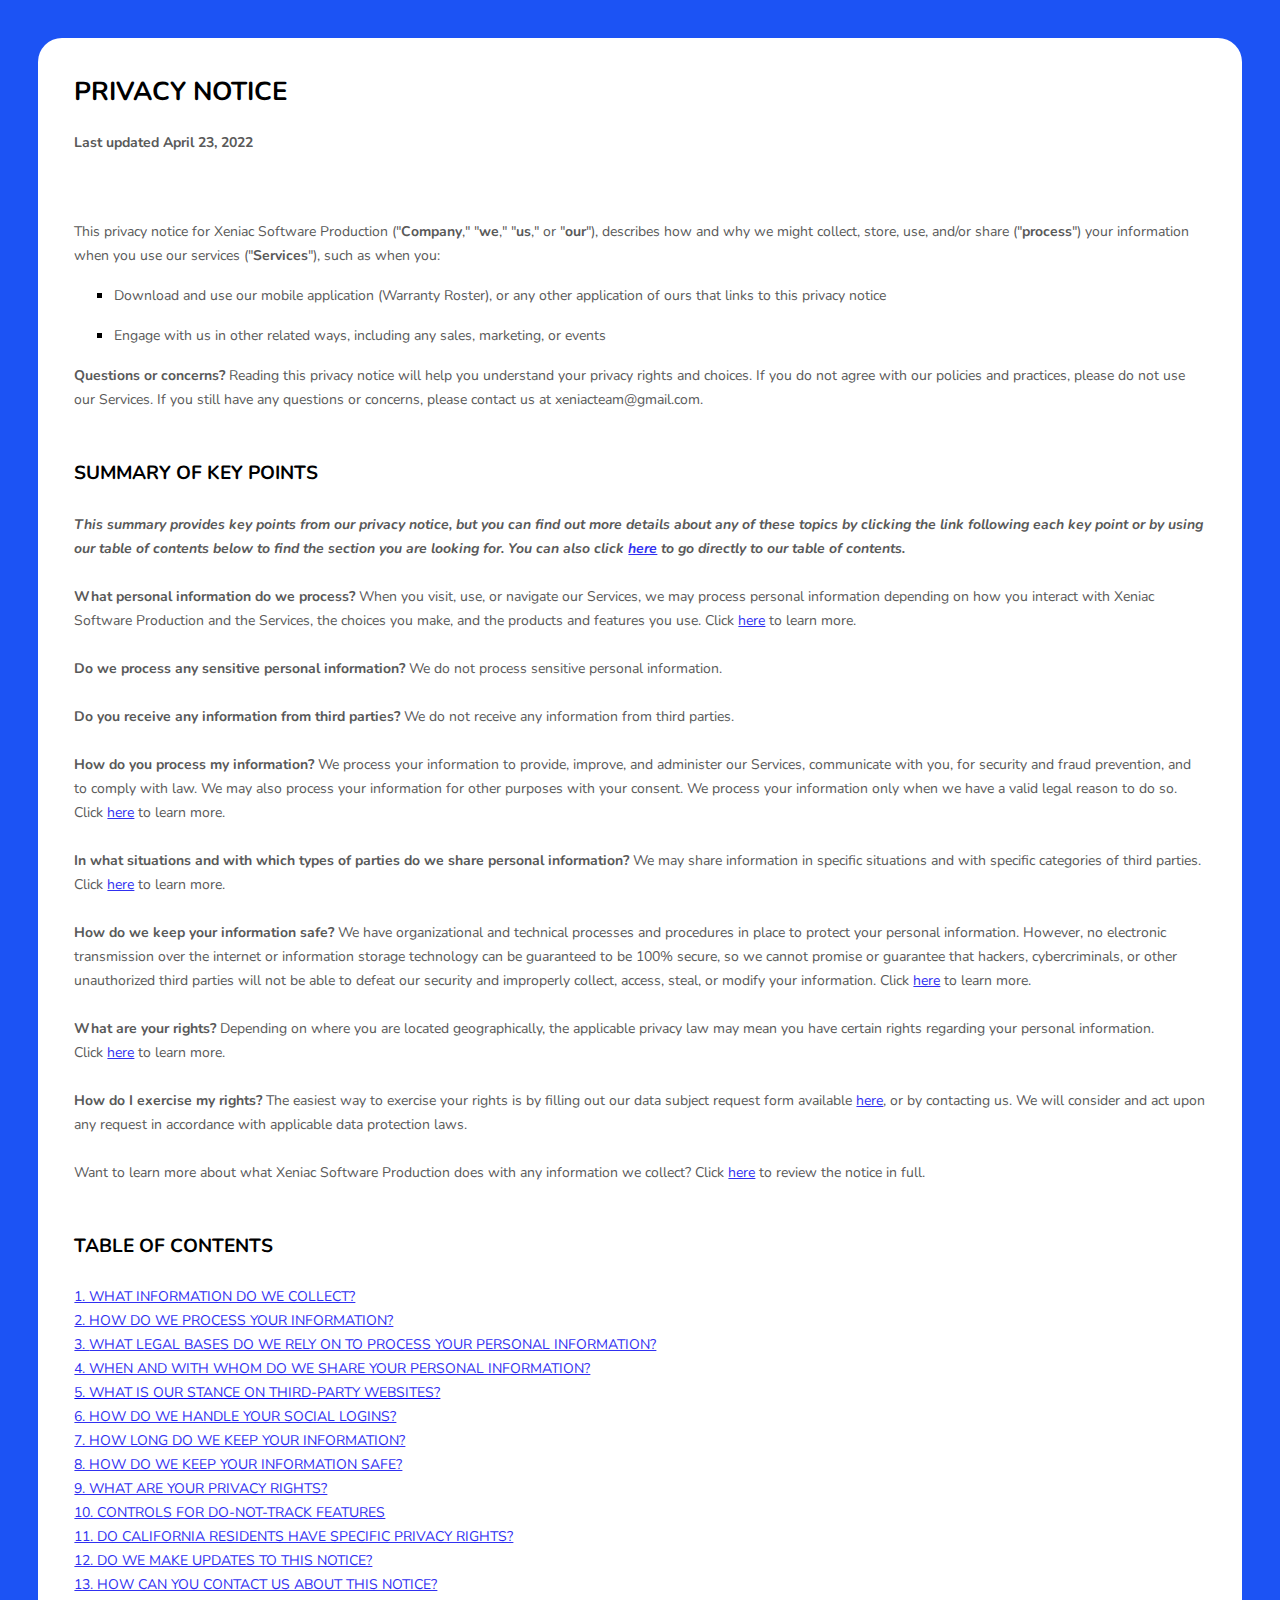
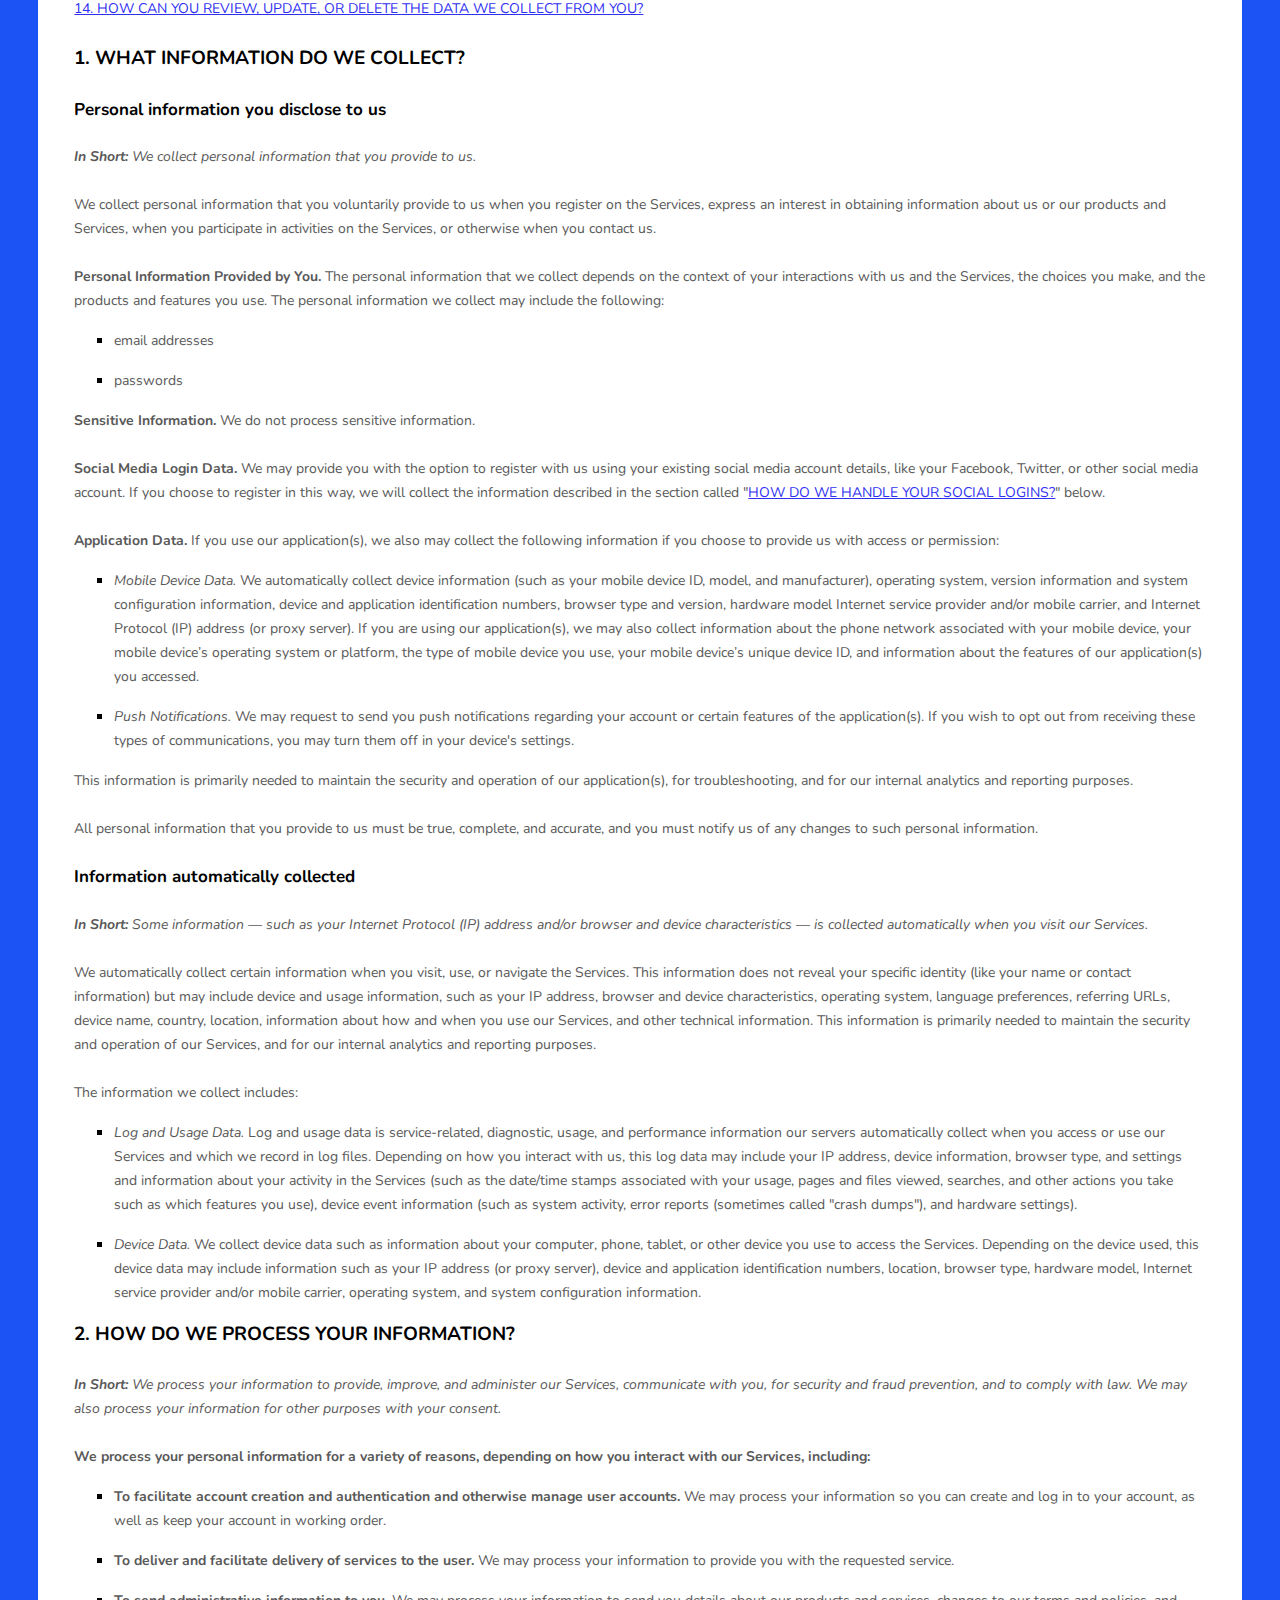
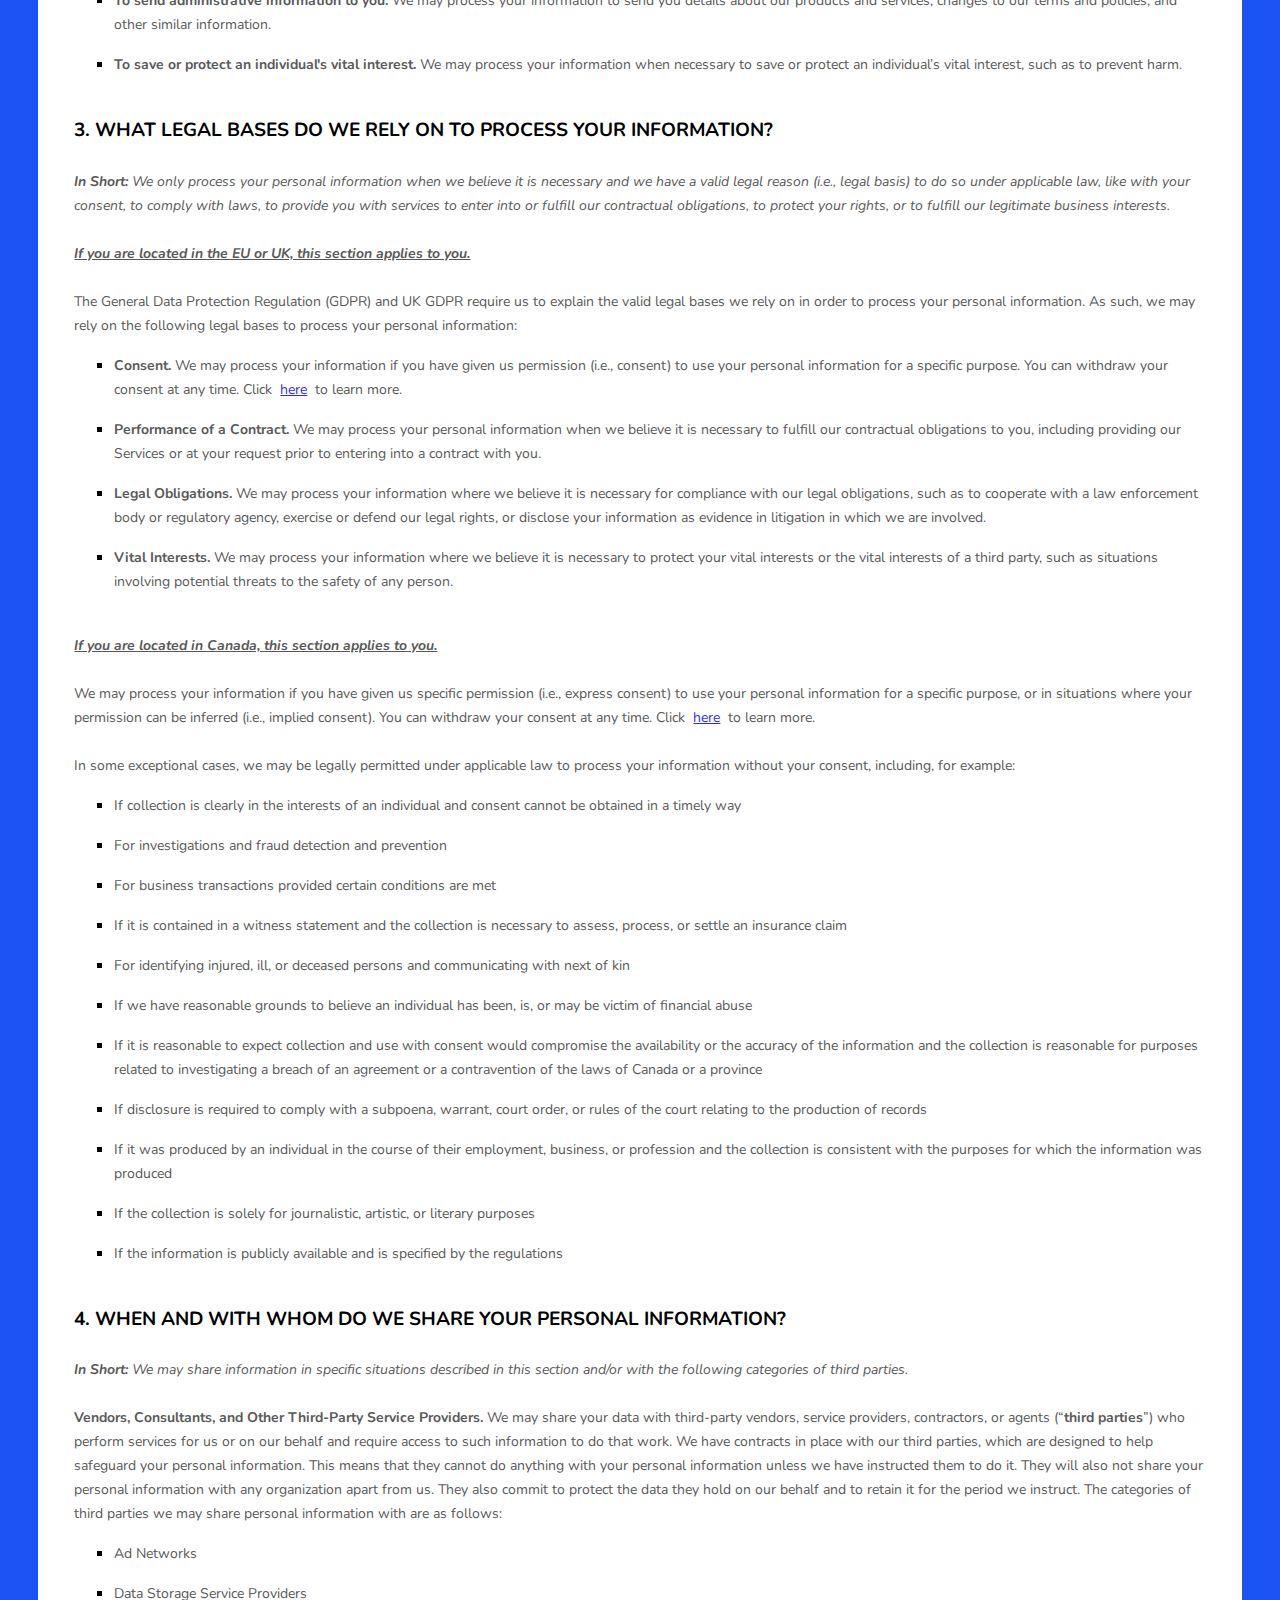
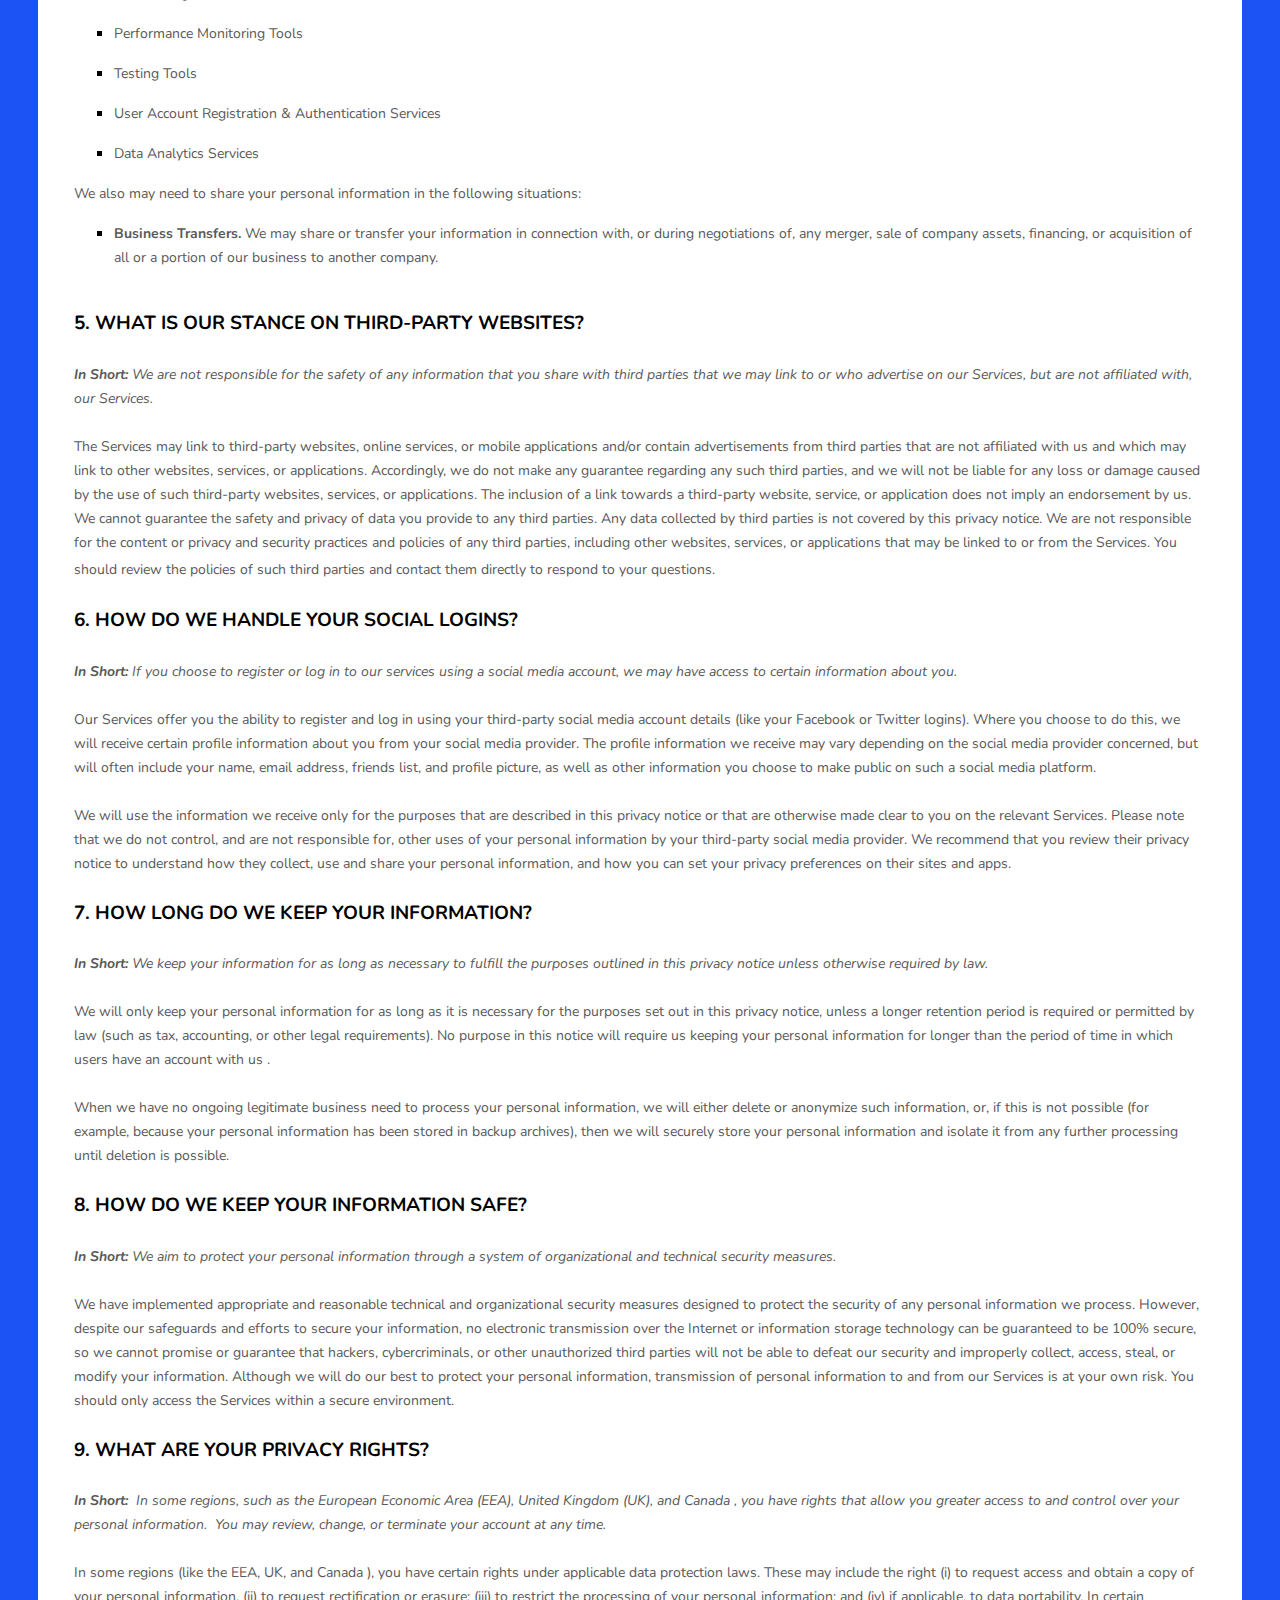
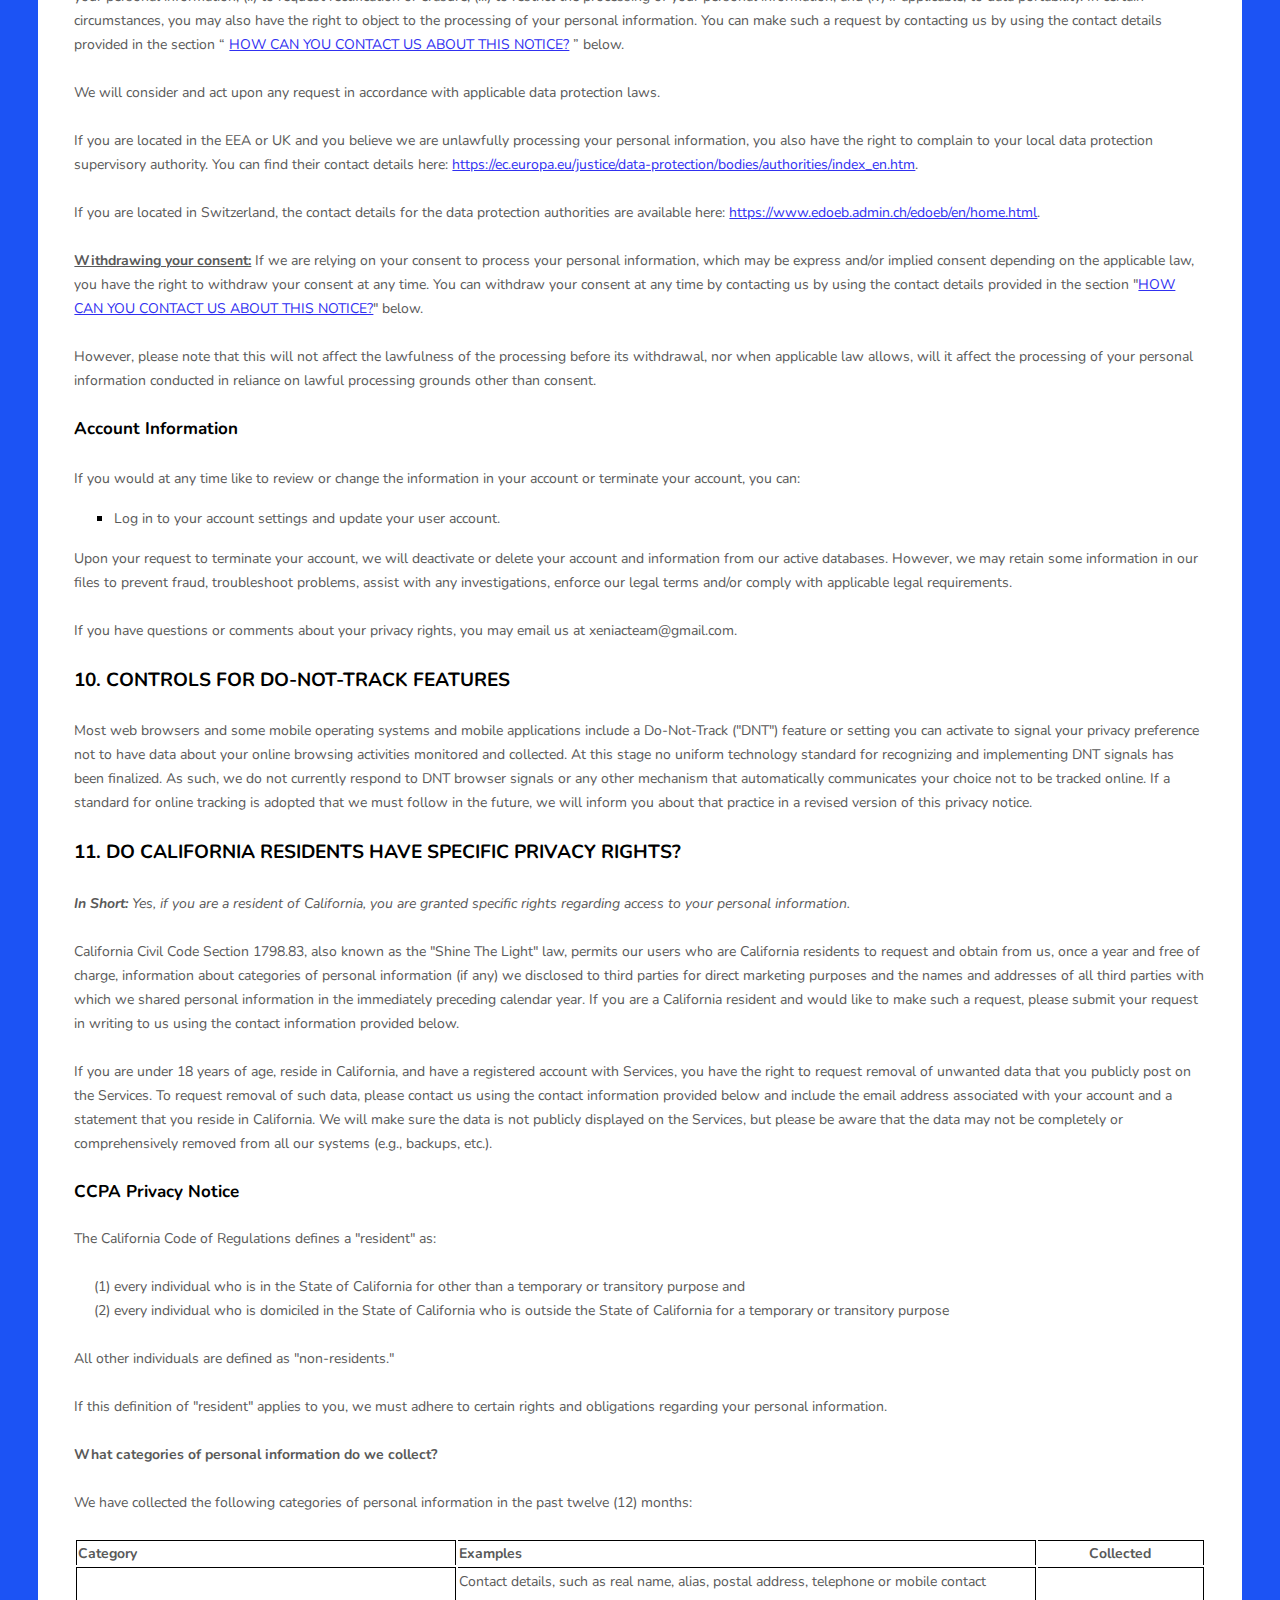
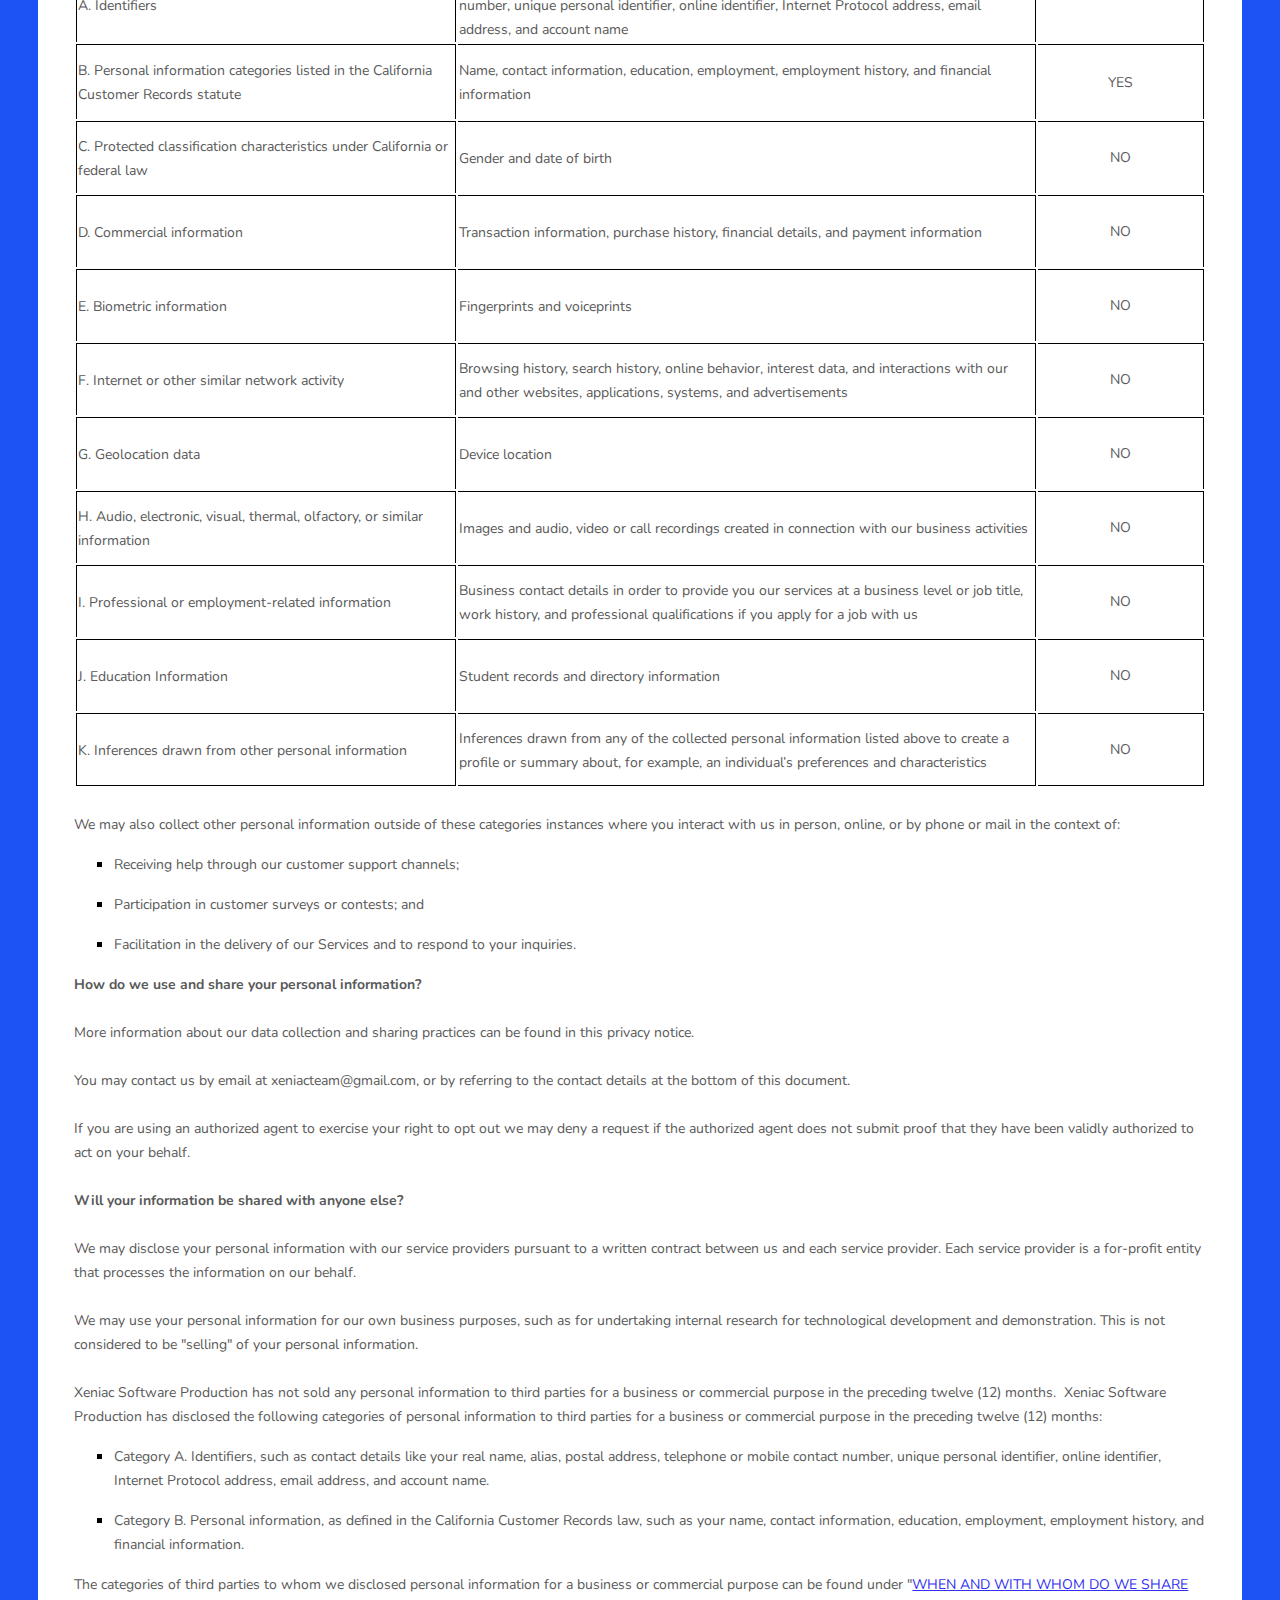
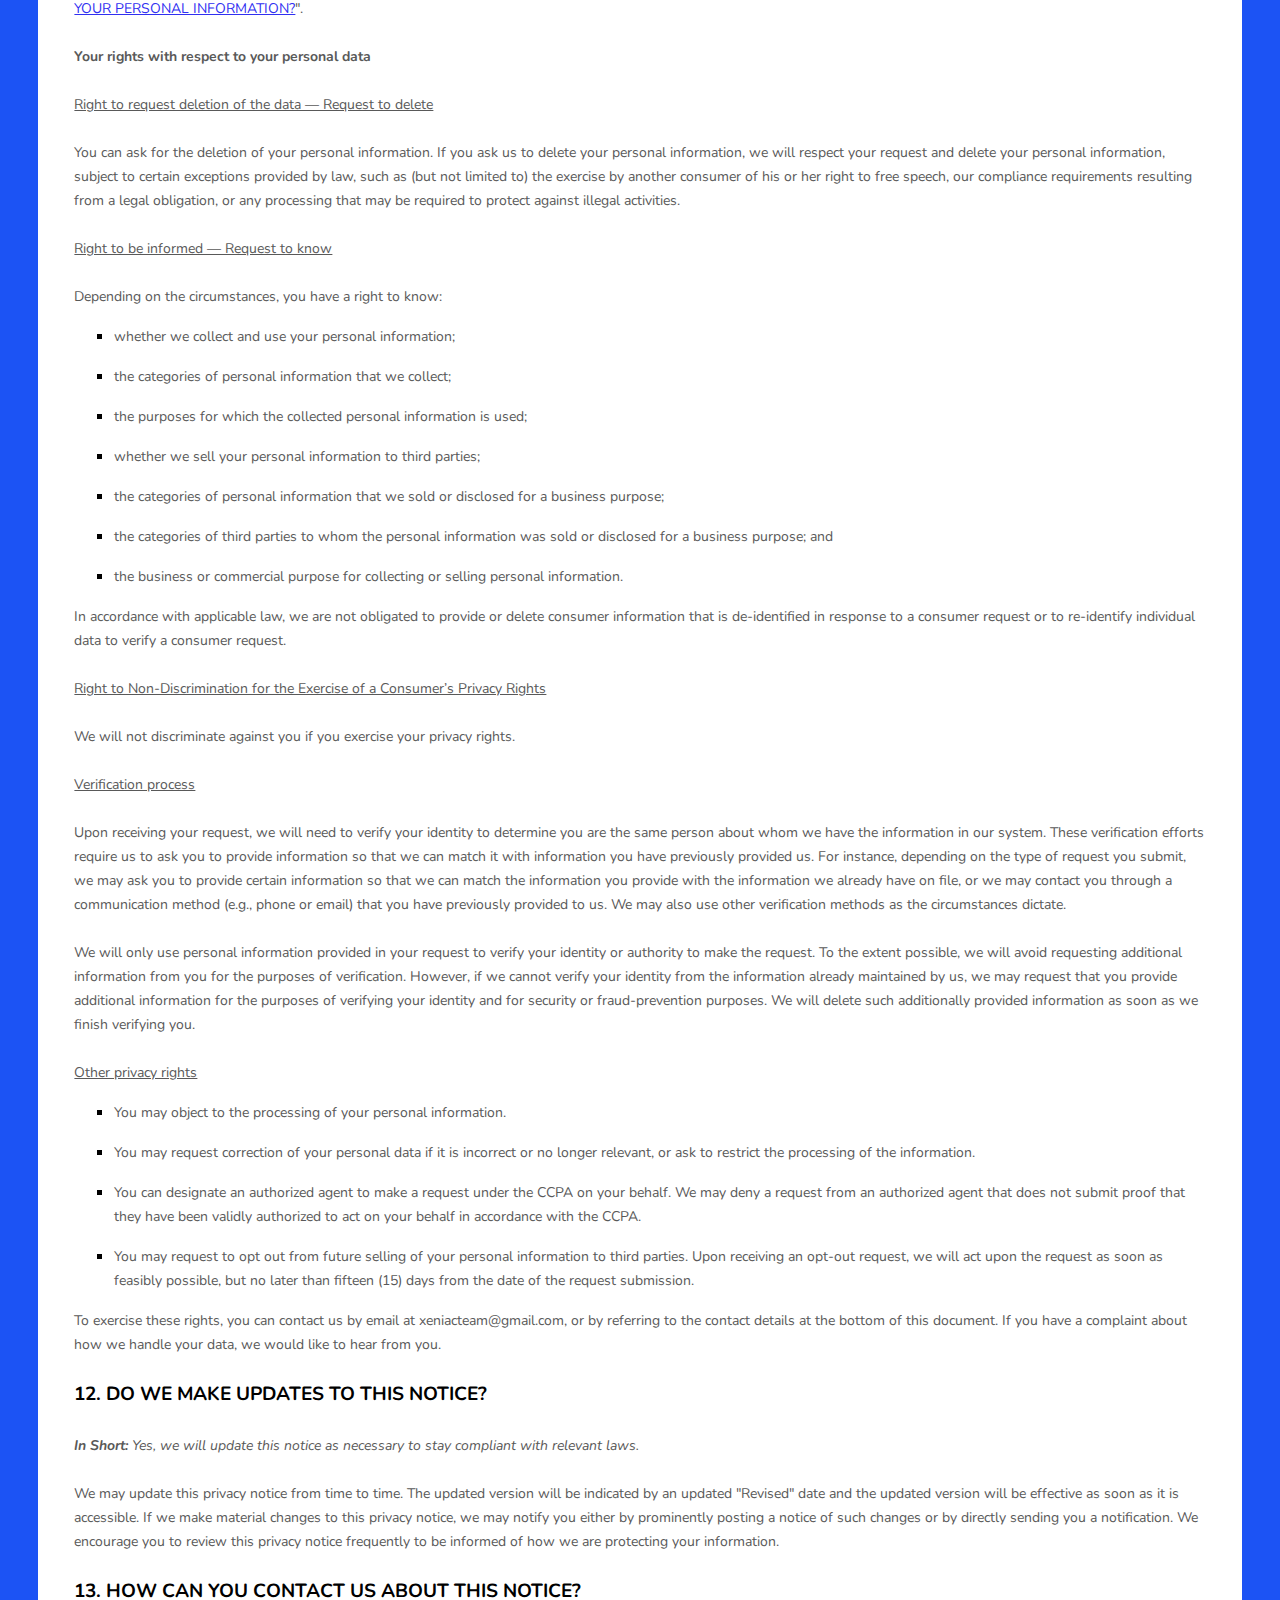
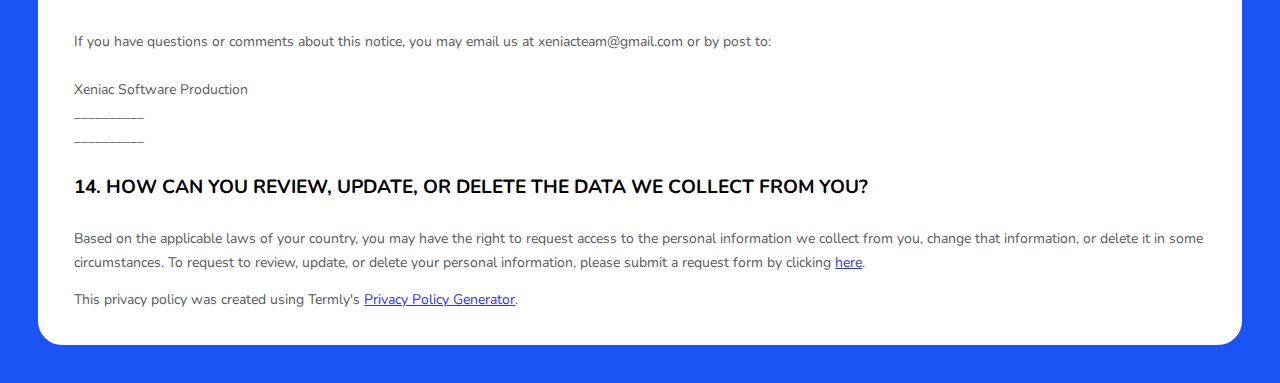
==== commit fb8311f2: "Improve Privacy Policy Page" ====
--- a/privacy_policy.html
+++ b/privacy_policy.html
@@ -2033,803 +2033,744 @@
                     class="block-component"></bdt></span>
         </div>
         <div style="line-height: 1.5;"><br></div>
-        <!--        <div style="line-height: 1.5;">-->
-        <!--            <bdt class="block-component">-->
-        <!--                                                                                                                                                    <span style="font-size: 15px;"><span-->
-        <!--                                                                                                                                                            data-custom-class="body_text"></span></span>-->
-        <!--            </bdt>-->
-        <!--            <span data-custom-class="body_text"><span-->
-        <!--                    style="font-size: 15px;"><bdt-->
-        <!--                    class="question">Xeniac Software Production</bdt> has not sold any personal information to third parties for a business or commercial purpose in the preceding twelve (12) months. </span></span>-->
-        <!--            <bdt class="statement-end-if-in-editor">-->
-        <!--                                                                                                                                                    <span style="font-size: 15px;"><span-->
-        <!--                                                                                                                                                            data-custom-class="body_text"></span></span>-->
-        <!--            </bdt>-->
-        <!--            <span style="font-size: 15px;"><span-->
-        <!--                    style="color: rgb(89, 89, 89);"><span-->
-        <!--                    style="color: rgb(89, 89, 89);"><span-->
-        <!--                    data-custom-class="body_text"><bdt-->
-        <!--                    class="question">Xeniac Software Production</bdt></span><span-->
-        <!--                    data-custom-class="body_text"> has disclosed the following categories of personal information to third parties for a business or commercial purpose in the preceding twelve (12) months:<bdt-->
-        <!--                    class="forloop-component"></bdt></span></span></span></span></span></span></span></li></ul>-->
-        <!--            <p style="font-size: 15px;">-->
-        <!--                                                                                                                                                    <span style="font-size: 15px;"><bdt-->
-        <!--                                                                                                                                                            class="forloop-component"></bdt><bdt-->
-        <!--                                                                                                                                                            class="block-component"></bdt></span>-->
-        <!--            </p>-->
-        <!--            <ul>-->
-        <!--                <li style="line-height: 1.5;">-->
-        <!--                                                                                                                                                        <span style="font-size: 15px;"><span-->
-        <!--                                                                                                                                                                style="color: rgb(89, 89, 89);"><span-->
-        <!--                                                                                                                                                                style="color: rgb(89, 89, 89);"><span-->
-        <!--                                                                                                                                                                data-custom-class="body_text">Category A. Identifiers, such as contact details like your real name, alias, postal address, telephone or mobile contact number, unique personal identifier, online identifier, Internet Protocol address, email address, and account name.<span-->
-        <!--                                                                                                                                                                style="color: rgb(89, 89, 89);"><span-->
-        <!--                                                                                                                                                                style="color: rgb(89, 89, 89);"><span-->
-        <!--                                                                                                                                                                data-custom-class="body_text"><span-->
-        <!--                                                                                                                                                                style="color: rgb(89, 89, 89);"><bdt-->
-        <!--                                                                                                                                                                class="statement-end-if-in-editor"></bdt></span></span></span><span-->
-        <!--                                                                                                                                                                data-custom-class="body_text"><span-->
-        <!--                                                                                                                                                                style="color: rgb(89, 89, 89);"><bdt-->
-        <!--                                                                                                                                                                class="forloop-component"></bdt></span></span></span></span></span></span></span>-->
-        <!--                </li>-->
-        <!--            </ul>-->
-        <!--            <p style="font-size: 15px;">-->
-        <!--                                                                                                                                                    <span style="font-size: 15px;"><bdt-->
-        <!--                                                                                                                                                            class="block-component"></bdt></span>-->
-        <!--            </p>-->
-        <!--            <ul>-->
-        <!--                <li style="line-height: 1.5;">-->
-        <!--                                                                                                                                                        <span style="font-size: 15px;"><span-->
-        <!--                                                                                                                                                                style="color: rgb(89, 89, 89);"><span-->
-        <!--                                                                                                                                                                style="color: rgb(89, 89, 89);"><span-->
-        <!--                                                                                                                                                                data-custom-class="body_text">Category B. Personal information, as defined in the California Customer Records law, such as your name, contact information, education, employment, employment history, and financial information.<span-->
-        <!--                                                                                                                                                                style="color: rgb(89, 89, 89);"><span-->
-        <!--                                                                                                                                                                style="color: rgb(89, 89, 89);"><span-->
-        <!--                                                                                                                                                                data-custom-class="body_text"><span-->
-        <!--                                                                                                                                                                style="color: rgb(89, 89, 89);"><bdt-->
-        <!--                                                                                                                                                                class="statement-end-if-in-editor"></bdt></span></span></span></span></span></span></span></span>-->
-        <!--                </li>-->
-        <!--            </ul>-->
-        <!--            <p style="font-size: 15px;">-->
-        <!--                                                                                                                                                    <span style="font-size: 15px;"><bdt-->
-        <!--                                                                                                                                                            class="forloop-component"></bdt></span></span></span></span></span></span></span></li></ul>-->
-        <!--            <p style="font-size: 15px;">-->
-        <!--                                                                                                                                                    <span style="font-size: 15px;"><bdt-->
-        <!--                                                                                                                                                            class="forloop-component"></bdt></span></span></span></span></span></span></span></li></ul>-->
-        <!--            <p style="font-size: 15px;">-->
-        <!--                                                                                                                                                    <span style="font-size: 15px;"><bdt-->
-        <!--                                                                                                                                                            class="forloop-component"></bdt></span></span></span></span></span></span></span></li></ul>-->
-        <!--            <p style="font-size: 15px;">-->
-        <!--                                                                                                                                                    <span style="font-size: 15px;"><bdt-->
-        <!--                                                                                                                                                            class="forloop-component"></bdt></span></span></span></span></span></span></span></li></ul>-->
-        <!--            <p style="font-size: 15px;">-->
-        <!--                                                                                                                                                    <span style="font-size: 15px;"><bdt-->
-        <!--                                                                                                                                                            class="forloop-component"></bdt></span></span></span></span></span></span></span></li></ul>-->
-        <!--            <p style="font-size: 15px;">-->
-        <!--                                                                                                                                                    <span style="font-size: 15px;"><bdt-->
-        <!--                                                                                                                                                            class="forloop-component"></bdt></span></span></span></span></span></span></span></li></ul>-->
-        <!--            <p style="font-size: 15px;">-->
-        <!--                                                                                                                                                    <span style="font-size: 15px;"><bdt-->
-        <!--                                                                                                                                                            class="forloop-component"></bdt></span></span></span></span></span></span></span></li></ul>-->
-        <!--            <div style="line-height: 1.5;">-->
-        <!--                                                                                                                                                    <span style="font-size: 15px;"><bdt-->
-        <!--                                                                                                                                                            class="forloop-component"></bdt></span></span></span></span></span></span></span></li></ul>-->
-        <!--                <p style="font-size: 15px;">-->
-        <!--                    <bdt class="forloop-component"></bdt>-->
-        <!--                    </span></span></span></span></span></span></span></span></li></ul>-->
-        <!--                <p style="font-size: 15px;">-->
-        <!--                    <bdt class="forloop-component"></bdt>-->
-        <!--                    </span></span></span></span></span></span></span></span></li></ul>-->
-        <!--                <p style="font-size: 15px;">-->
-        <!--                    <bdt class="forloop-component">-->
-        <!--                                                                                                                                                            <span style="font-size: 15px;">-->
-        <!--                    </bdt>-->
-        <!--                    </span></span></span></span></span></span></span></li></ul>-->
-        <!--                <p style="font-size: 15px;">-->
-        <!--                                                                                                                                                        <span style="font-size: 15px;"><bdt-->
-        <!--                                                                                                                                                                class="forloop-component"></bdt></span></span></span></span></span></span></span></li></ul>-->
-        <!--                <div>-->
-        <!--                                                                                                                                                        <span style="font-size: 15px;"><bdt-->
-        <!--                                                                                                                                                                class="forloop-component"></bdt></span></span></span></span></span></span></span></span></li></ul>-->
-        <!--                    <div>-->
-        <!--                        <bdt class="forloop-component">-->
-        <!--                                                                                                                                                                <span style="font-size: 15px;">-->
-        <!--                        </bdt>-->
-        <!--                        </span></span></span></span></span></span></span></span></li></ul>-->
-        <!--                        <div>-->
-        <!--                            <bdt class="forloop-component">-->
-        <!--                                                                                                                                                                    <span style="font-size: 15px;">-->
-        <!--                            </bdt>-->
-        <!--                            </span></span></span></span></span></span></span></span></li></ul>-->
-        <!--                            <div>-->
-        <!--                                <bdt class="forloop-component">-->
-        <!--                                                                                                                                                                        <span style="font-size: 15px;">-->
-        <!--                                </bdt>-->
-        <!--                                </span></span></span></span></span></span></span></span></li></ul>-->
-        <!--                                <div>-->
-        <!--                                    <bdt class="block-component">-->
-        <!--                                                                                                                                                                            <span style="font-size: 15px;">-->
-        <!--                                    </bdt>-->
-        <!--                                    </span></span></span></span></span></span></span></span></span></span></span></li></ul>-->
-        <!--                                    <div style="line-height: 1.5;">-->
-        <!--                                                                                                                                                                            <span style="font-size: 15px; color: rgb(89, 89, 89);"><span-->
-        <!--                                                                                                                                                                                    style="font-size: 15px; color: rgb(89, 89, 89);"><span-->
-        <!--                                                                                                                                                                                    data-custom-class="body_text">The categories of third parties to whom we disclosed personal information for a business or commercial purpose can be found under "<span-->
-        <!--                                                                                                                                                                                    style="font-size: 15px;"><span-->
-        <!--                                                                                                                                                                                    style="color: rgb(89, 89, 89);"><a-->
-        <!--                                                                                                                                                                                    data-custom-class="link"-->
-        <!--                                                                                                                                                                                    href="#whoshare">WHEN AND WITH WHOM DO WE SHARE YOUR PERSONAL INFORMATION?</a><span-->
-        <!--                                                                                                                                                                                    style="font-size: 15px;"><span-->
-        <!--                                                                                                                                                                                    style="color: rgb(89, 89, 89);"><span-->
-        <!--                                                                                                                                                                                    style="font-size: 15px;"><span-->
-        <!--                                                                                                                                                                                    style="color: rgb(89, 89, 89);"><span-->
-        <!--                                                                                                                                                                                    style="font-size: 15px;"><span-->
-        <!--                                                                                                                                                                                    style="color: rgb(89, 89, 89);"><span-->
-        <!--                                                                                                                                                                                    data-custom-class="body_text"><span-->
-        <!--                                                                                                                                                                                    style="color: rgb(89, 89, 89);">"</span></span></span></span></span></span></span></span></span></span>.</span></span></span>-->
-        <!--                                    </div>-->
-        <!--                                    <div style="line-height: 1.5;">-->
-        <!--                                                                                                                                                                            <span style="font-size: 15px; color: rgb(89, 89, 89);"><span-->
-        <!--                                                                                                                                                                                    style="font-size: 15px; color: rgb(89, 89, 89);"><span-->
-        <!--                                                                                                                                                                                    data-custom-class="body_text"><span-->
-        <!--                                                                                                                                                                                    style="font-size: 15px;"><span-->
-        <!--                                                                                                                                                                                    style="color: rgb(89, 89, 89);"><span-->
-        <!--                                                                                                                                                                                    style="font-size: 15px;"><span-->
-        <!--                                                                                                                                                                                    style="color: rgb(89, 89, 89);"><span-->
-        <!--                                                                                                                                                                                    style="font-size: 15px;"><span-->
-        <!--                                                                                                                                                                                    style="color: rgb(89, 89, 89);"><span-->
-        <!--                                                                                                                                                                                    style="font-size: 15px;"><span-->
-        <!--                                                                                                                                                                                    style="color: rgb(89, 89, 89);"><span-->
-        <!--                                                                                                                                                                                    data-custom-class="body_text"><span-->
-        <!--                                                                                                                                                                                    style="color: rgb(89, 89, 89);"><span-->
-        <!--                                                                                                                                                                                    style="font-size: 15px;"><span-->
-        <!--                                                                                                                                                                                    style="color: rgb(89, 89, 89);"><span-->
-        <!--                                                                                                                                                                                    style="font-size: 15px;"><span-->
-        <!--                                                                                                                                                                                    style="color: rgb(89, 89, 89);"><span-->
-        <!--                                                                                                                                                                                    style="font-size: 15px;"><span-->
-        <!--                                                                                                                                                                                    style="color: rgb(89, 89, 89);"><span-->
-        <!--                                                                                                                                                                                    style="font-size: 15px;"><span-->
-        <!--                                                                                                                                                                                    style="color: rgb(89, 89, 89);"><span-->
-        <!--                                                                                                                                                                                    data-custom-class="body_text"><bdt-->
-        <!--                                                                                                                                                                                    class="statement-end-if-in-editor"><span-->
-        <!--                                                                                                                                                                                    style="font-size: 15px;"><span-->
-        <!--                                                                                                                                                                                    style="color: rgb(89, 89, 89);"><span-->
-        <!--                                                                                                                                                                                    style="font-size: 15px;"><span-->
-        <!--                                                                                                                                                                                    style="color: rgb(89, 89, 89);"><span-->
-        <!--                                                                                                                                                                                    style="font-size: 15px;"><span-->
-        <!--                                                                                                                                                                                    style="color: rgb(89, 89, 89);"><span-->
-        <!--                                                                                                                                                                                    style="font-size: 15px;"><span-->
-        <!--                                                                                                                                                                                    style="color: rgb(89, 89, 89);"><span-->
-        <!--                                                                                                                                                                                    data-custom-class="body_text"><bdt-->
-        <!--                                                                                                                                                                                    class="statement-end-if-in-editor"></bdt></span></span></span></span></span></span></span></span></span></bdt></span></span></span></span></span></span></span></span></span></span></span></span></span></span></span></span></span></span></span><span-->
-        <!--                                                                                                                                                                                    style="color: rgb(89, 89, 89); font-size: 15px;"><span-->
-        <!--                                                                                                                                                                                    data-custom-class="body_text"><bdt-->
-        <!--                                                                                                                                                                                    class="block-component"></bdt></span></span></span></span></span></span></span></span></span></span>-->
-        <!--                                        <span data-custom-class="body_text"><bdt-->
-        <!--                                                class="block-component"><span-->
-        <!--                                                style="color: rgb(0, 0, 0);"><span-->
-        <!--                                                data-custom-class="body_text"><bdt-->
-        <!--                                                class="block-component"></bdt></span></span></span></span></span></span></span>-->
-        <!--                                    </div>-->
-        <!--                                    <div style="line-height: 1.5;">-->
-        <!--                                        <br>-->
-        <!--                                    </div>-->
-        <!--                                    <div style="line-height: 1.5;">-->
-        <!--                                                                                                                                                                            <span style="font-size: 15px; color: rgb(89, 89, 89);"><span-->
-        <!--                                                                                                                                                                                    style="font-size: 15px; color: rgb(89, 89, 89);"><span-->
-        <!--                                                                                                                                                                                    data-custom-class="body_text"><strong>Your rights with respect to your personal data</strong></span></span></span>-->
-        <!--                                    </div>-->
-        <!--                                    <div style="line-height: 1.5;">-->
-        <!--                                        <br>-->
-        <!--                                    </div>-->
-        <!--                                    <div style="line-height: 1.5;">-->
-        <!--                                                                                                                                                                            <span style="font-size: 15px; color: rgb(89, 89, 89);"><span-->
-        <!--                                                                                                                                                                                    style="font-size: 15px; color: rgb(89, 89, 89);"><span-->
-        <!--                                                                                                                                                                                    data-custom-class="body_text"><u>Right to request deletion of the data — Request to delete</u></span></span></span>-->
-        <!--                                    </div>-->
-        <!--                                    <div style="line-height: 1.5;">-->
-        <!--                                        <br>-->
-        <!--                                    </div>-->
-        <!--                                    <div style="line-height: 1.5;">-->
-        <!--                                                                                                                                                                            <span style="font-size: 15px; color: rgb(89, 89, 89);"><span-->
-        <!--                                                                                                                                                                                    style="font-size: 15px; color: rgb(89, 89, 89);"><span-->
-        <!--                                                                                                                                                                                    data-custom-class="body_text">You can ask for the deletion of your personal information. If you ask us to delete your personal information, we will respect your request and delete your personal information, subject to certain exceptions provided by law, such as (but not limited to) the exercise by another consumer of his or her right to free speech, our compliance requirements resulting from a legal obligation, or any processing that may be required to protect against illegal activities.</span></span></span>-->
-        <!--                                    </div>-->
-        <!--                                    <div style="line-height: 1.5;">-->
-        <!--                                        <br>-->
-        <!--                                    </div>-->
-        <!--                                    <div style="line-height: 1.5;">-->
-        <!--                                                                                                                                                                            <span style="font-size: 15px; color: rgb(89, 89, 89);"><span-->
-        <!--                                                                                                                                                                                    style="font-size: 15px; color: rgb(89, 89, 89);"><span-->
-        <!--                                                                                                                                                                                    data-custom-class="body_text"><u>Right to be informed — Request to know</u></span></span></span>-->
-        <!--                                    </div>-->
-        <!--                                    <div style="line-height: 1.5;">-->
-        <!--                                        <br>-->
-        <!--                                    </div>-->
-        <!--                                    <div style="line-height: 1.5;">-->
-        <!--                                                                                                                                                                            <span style="font-size: 15px; color: rgb(89, 89, 89);"><span-->
-        <!--                                                                                                                                                                                    style="font-size: 15px; color: rgb(89, 89, 89);"><span-->
-        <!--                                                                                                                                                                                    data-custom-class="body_text">Depending on the circumstances, you have a right to know:<span-->
-        <!--                                                                                                                                                                                    style="font-size: 15px; color: rgb(89, 89, 89);"><span-->
-        <!--                                                                                                                                                                                    style="font-size: 15px; color: rgb(89, 89, 89);"><span-->
-        <!--                                                                                                                                                                                    data-custom-class="body_text"><span-->
-        <!--                                                                                                                                                                                    style="font-size: 15px; color: rgb(89, 89, 89);"><span-->
-        <!--                                                                                                                                                                                    style="font-size: 15px; color: rgb(89, 89, 89);"><span-->
-        <!--                                                                                                                                                                                    data-custom-class="body_text"><span-->
-        <!--                                                                                                                                                                                    style="color: rgb(89, 89, 89); font-size: 15px;"><span-->
-        <!--                                                                                                                                                                                    data-custom-class="body_text"><bdt-->
-        <!--                                                                                                                                                                                    class="block-component"></bdt></span></span></span></span></span></span></span></span></span></span></span>-->
-        <!--                                    </div>-->
-        <!--                                    <ul>-->
-        <!--                                        <li style="line-height: 1.5;">-->
-        <!--                                                                                                                                                                                <span style="font-size: 15px; color: rgb(89, 89, 89);"><span-->
-        <!--                                                                                                                                                                                        style="font-size: 15px; color: rgb(89, 89, 89);"><span-->
-        <!--                                                                                                                                                                                        data-custom-class="body_text">whether we collect and use your personal information;<span-->
-        <!--                                                                                                                                                                                        style="color: rgb(0, 0, 0);"><span-->
-        <!--                                                                                                                                                                                        style="font-size: 15px;"><span-->
-        <!--                                                                                                                                                                                        data-custom-class="body_text"><span-->
-        <!--                                                                                                                                                                                        style="color: rgb(0, 0, 0);"><span-->
-        <!--                                                                                                                                                                                        style="font-size: 15px;"><span-->
-        <!--                                                                                                                                                                                        data-custom-class="body_text"><bdt-->
-        <!--                                                                                                                                                                                        class="statement-end-if-in-editor"></bdt></span></span></span></span></span></span></span></span></span>-->
-        <!--                                        </li>-->
-        <!--                                    </ul>-->
-        <!--                                    <div>-->
-        <!--                                                                                                                                                                            <span style="font-size: 15px; color: rgb(89, 89, 89);"><span-->
-        <!--                                                                                                                                                                                    style="font-size: 15px; color: rgb(89, 89, 89);"><span-->
-        <!--                                                                                                                                                                                    data-custom-class="body_text"><span-->
-        <!--                                                                                                                                                                                    style="font-size: 15px; color: rgb(89, 89, 89);"><span-->
-        <!--                                                                                                                                                                                    style="font-size: 15px; color: rgb(89, 89, 89);"><span-->
-        <!--                                                                                                                                                                                    data-custom-class="body_text"><span-->
-        <!--                                                                                                                                                                                    style="font-size: 15px; color: rgb(89, 89, 89);"><span-->
-        <!--                                                                                                                                                                                    style="font-size: 15px; color: rgb(89, 89, 89);"><span-->
-        <!--                                                                                                                                                                                    data-custom-class="body_text"><span-->
-        <!--                                                                                                                                                                                    style="color: rgb(89, 89, 89); font-size: 15px;"><span-->
-        <!--                                                                                                                                                                                    data-custom-class="body_text"><bdt-->
-        <!--                                                                                                                                                                                    class="block-component"></bdt></span></span></span></span></span></span></span></span></span></span></span>-->
-        <!--                                    </div>-->
-        <!--                                    <ul>-->
-        <!--                                        <li style="line-height: 1.5;">-->
-        <!--                                                                                                                                                                                <span style="font-size: 15px; color: rgb(89, 89, 89);"><span-->
-        <!--                                                                                                                                                                                        style="font-size: 15px; color: rgb(89, 89, 89);"><span-->
-        <!--                                                                                                                                                                                        data-custom-class="body_text">the categories of personal information that we collect;<span-->
-        <!--                                                                                                                                                                                        style="color: rgb(0, 0, 0);"><span-->
-        <!--                                                                                                                                                                                        style="font-size: 15px;"><span-->
-        <!--                                                                                                                                                                                        data-custom-class="body_text"><span-->
-        <!--                                                                                                                                                                                        style="color: rgb(0, 0, 0);"><span-->
-        <!--                                                                                                                                                                                        style="font-size: 15px;"><span-->
-        <!--                                                                                                                                                                                        data-custom-class="body_text"><bdt-->
-        <!--                                                                                                                                                                                        class="statement-end-if-in-editor"></bdt></span></span></span></span></span></span></span></span></span>-->
-        <!--                                        </li>-->
-        <!--                                    </ul>-->
-        <!--                                    <div>-->
-        <!--                                                                                                                                                                            <span style="font-size: 15px; color: rgb(89, 89, 89);"><span-->
-        <!--                                                                                                                                                                                    style="font-size: 15px; color: rgb(89, 89, 89);"><span-->
-        <!--                                                                                                                                                                                    data-custom-class="body_text"><span-->
-        <!--                                                                                                                                                                                    style="font-size: 15px; color: rgb(89, 89, 89);"><span-->
-        <!--                                                                                                                                                                                    style="font-size: 15px; color: rgb(89, 89, 89);"><span-->
-        <!--                                                                                                                                                                                    data-custom-class="body_text"><span-->
-        <!--                                                                                                                                                                                    style="font-size: 15px; color: rgb(89, 89, 89);"><span-->
-        <!--                                                                                                                                                                                    style="font-size: 15px; color: rgb(89, 89, 89);"><span-->
-        <!--                                                                                                                                                                                    data-custom-class="body_text"><span-->
-        <!--                                                                                                                                                                                    style="color: rgb(89, 89, 89); font-size: 15px;"><span-->
-        <!--                                                                                                                                                                                    data-custom-class="body_text"><bdt-->
-        <!--                                                                                                                                                                                    class="block-component"></bdt></span></span></span></span></span></span></span></span></span></span></span>-->
-        <!--                                    </div>-->
-        <!--                                    <ul>-->
-        <!--                                        <li style="line-height: 1.5;">-->
-        <!--                                                                                                                                                                                <span style="font-size: 15px; color: rgb(89, 89, 89);"><span-->
-        <!--                                                                                                                                                                                        style="font-size: 15px; color: rgb(89, 89, 89);"><span-->
-        <!--                                                                                                                                                                                        data-custom-class="body_text">the purposes for which the collected personal information is used;<span-->
-        <!--                                                                                                                                                                                        style="color: rgb(0, 0, 0);"><span-->
-        <!--                                                                                                                                                                                        style="font-size: 15px;"><span-->
-        <!--                                                                                                                                                                                        data-custom-class="body_text"><span-->
-        <!--                                                                                                                                                                                        style="color: rgb(0, 0, 0);"><span-->
-        <!--                                                                                                                                                                                        style="font-size: 15px;"><span-->
-        <!--                                                                                                                                                                                        data-custom-class="body_text"><bdt-->
-        <!--                                                                                                                                                                                        class="statement-end-if-in-editor"></bdt></span></span></span></span></span></span></span></span></span>-->
-        <!--                                        </li>-->
-        <!--                                    </ul>-->
-        <!--                                    <div>-->
-        <!--                                                                                                                                                                            <span style="font-size: 15px; color: rgb(89, 89, 89);"><span-->
-        <!--                                                                                                                                                                                    style="font-size: 15px; color: rgb(89, 89, 89);"><span-->
-        <!--                                                                                                                                                                                    data-custom-class="body_text"><span-->
-        <!--                                                                                                                                                                                    style="font-size: 15px; color: rgb(89, 89, 89);"><span-->
-        <!--                                                                                                                                                                                    style="font-size: 15px; color: rgb(89, 89, 89);"><span-->
-        <!--                                                                                                                                                                                    data-custom-class="body_text"><span-->
-        <!--                                                                                                                                                                                    style="font-size: 15px; color: rgb(89, 89, 89);"><span-->
-        <!--                                                                                                                                                                                    style="font-size: 15px; color: rgb(89, 89, 89);"><span-->
-        <!--                                                                                                                                                                                    data-custom-class="body_text"><span-->
-        <!--                                                                                                                                                                                    style="color: rgb(89, 89, 89); font-size: 15px;"><span-->
-        <!--                                                                                                                                                                                    data-custom-class="body_text"><bdt-->
-        <!--                                                                                                                                                                                    class="block-component"></bdt></span></span></span></span></span></span></span></span></span></span></span>-->
-        <!--                                    </div>-->
-        <!--                                    <ul>-->
-        <!--                                        <li style="line-height: 1.5;">-->
-        <!--                                                                                                                                                                                <span style="font-size: 15px; color: rgb(89, 89, 89);"><span-->
-        <!--                                                                                                                                                                                        style="font-size: 15px; color: rgb(89, 89, 89);"><span-->
-        <!--                                                                                                                                                                                        data-custom-class="body_text">whether we sell your personal information to third parties;<span-->
-        <!--                                                                                                                                                                                        style="color: rgb(0, 0, 0);"><span-->
-        <!--                                                                                                                                                                                        style="font-size: 15px;"><span-->
-        <!--                                                                                                                                                                                        data-custom-class="body_text"><span-->
-        <!--                                                                                                                                                                                        style="color: rgb(0, 0, 0);"><span-->
-        <!--                                                                                                                                                                                        style="font-size: 15px;"><span-->
-        <!--                                                                                                                                                                                        data-custom-class="body_text"><bdt-->
-        <!--                                                                                                                                                                                        class="statement-end-if-in-editor"></bdt></span></span></span></span></span></span></span></span></span>-->
-        <!--                                        </li>-->
-        <!--                                    </ul>-->
-        <!--                                    <div>-->
-        <!--                                                                                                                                                                            <span style="font-size: 15px; color: rgb(89, 89, 89);"><span-->
-        <!--                                                                                                                                                                                    style="font-size: 15px; color: rgb(89, 89, 89);"><span-->
-        <!--                                                                                                                                                                                    data-custom-class="body_text"><span-->
-        <!--                                                                                                                                                                                    style="font-size: 15px; color: rgb(89, 89, 89);"><span-->
-        <!--                                                                                                                                                                                    style="font-size: 15px; color: rgb(89, 89, 89);"><span-->
-        <!--                                                                                                                                                                                    data-custom-class="body_text"><span-->
-        <!--                                                                                                                                                                                    style="font-size: 15px; color: rgb(89, 89, 89);"><span-->
-        <!--                                                                                                                                                                                    style="font-size: 15px; color: rgb(89, 89, 89);"><span-->
-        <!--                                                                                                                                                                                    data-custom-class="body_text"><span-->
-        <!--                                                                                                                                                                                    style="color: rgb(89, 89, 89); font-size: 15px;"><span-->
-        <!--                                                                                                                                                                                    data-custom-class="body_text"><bdt-->
-        <!--                                                                                                                                                                                    class="block-component"></bdt></span></span></span></span></span></span></span></span></span></span></span>-->
-        <!--                                    </div>-->
-        <!--                                    <ul>-->
-        <!--                                        <li style="line-height: 1.5;">-->
-        <!--                                                                                                                                                                                <span style="font-size: 15px; color: rgb(89, 89, 89);"><span-->
-        <!--                                                                                                                                                                                        style="font-size: 15px; color: rgb(89, 89, 89);"><span-->
-        <!--                                                                                                                                                                                        data-custom-class="body_text">the categories of personal information that we sold or disclosed for a business purpose;<span-->
-        <!--                                                                                                                                                                                        style="color: rgb(0, 0, 0);"><span-->
-        <!--                                                                                                                                                                                        style="font-size: 15px;"><span-->
-        <!--                                                                                                                                                                                        data-custom-class="body_text"><span-->
-        <!--                                                                                                                                                                                        style="color: rgb(0, 0, 0);"><span-->
-        <!--                                                                                                                                                                                        style="font-size: 15px;"><span-->
-        <!--                                                                                                                                                                                        data-custom-class="body_text"><bdt-->
-        <!--                                                                                                                                                                                        class="statement-end-if-in-editor"></bdt></span></span></span></span></span></span></span></span></span>-->
-        <!--                                        </li>-->
-        <!--                                    </ul>-->
-        <!--                                    <div>-->
-        <!--                                                                                                                                                                            <span style="font-size: 15px; color: rgb(89, 89, 89);"><span-->
-        <!--                                                                                                                                                                                    style="font-size: 15px; color: rgb(89, 89, 89);"><span-->
-        <!--                                                                                                                                                                                    data-custom-class="body_text"><span-->
-        <!--                                                                                                                                                                                    style="font-size: 15px; color: rgb(89, 89, 89);"><span-->
-        <!--                                                                                                                                                                                    style="font-size: 15px; color: rgb(89, 89, 89);"><span-->
-        <!--                                                                                                                                                                                    data-custom-class="body_text"><span-->
-        <!--                                                                                                                                                                                    style="font-size: 15px; color: rgb(89, 89, 89);"><span-->
-        <!--                                                                                                                                                                                    style="font-size: 15px; color: rgb(89, 89, 89);"><span-->
-        <!--                                                                                                                                                                                    data-custom-class="body_text"><span-->
-        <!--                                                                                                                                                                                    style="color: rgb(89, 89, 89); font-size: 15px;"><span-->
-        <!--                                                                                                                                                                                    data-custom-class="body_text"><bdt-->
-        <!--                                                                                                                                                                                    class="block-component"></bdt></span></span></span></span></span></span></span></span></span></span></span>-->
-        <!--                                    </div>-->
-        <!--                                    <ul>-->
-        <!--                                        <li style="line-height: 1.5;">-->
-        <!--                                                                                                                                                                                <span style="font-size: 15px; color: rgb(89, 89, 89);"><span-->
-        <!--                                                                                                                                                                                        style="font-size: 15px; color: rgb(89, 89, 89);"><span-->
-        <!--                                                                                                                                                                                        data-custom-class="body_text">the categories of third parties to whom the personal information was sold or disclosed for a business purpose; and<span-->
-        <!--                                                                                                                                                                                        style="color: rgb(0, 0, 0);"><span-->
-        <!--                                                                                                                                                                                        style="font-size: 15px;"><span-->
-        <!--                                                                                                                                                                                        data-custom-class="body_text"><span-->
-        <!--                                                                                                                                                                                        style="color: rgb(0, 0, 0);"><span-->
-        <!--                                                                                                                                                                                        style="font-size: 15px;"><span-->
-        <!--                                                                                                                                                                                        data-custom-class="body_text"><bdt-->
-        <!--                                                                                                                                                                                        class="statement-end-if-in-editor"></bdt></span></span></span></span></span></span></span></span></span>-->
-        <!--                                        </li>-->
-        <!--                                    </ul>-->
-        <!--                                    <div>-->
-        <!--                                                                                                                                                                            <span style="font-size: 15px; color: rgb(89, 89, 89);"><span-->
-        <!--                                                                                                                                                                                    style="font-size: 15px; color: rgb(89, 89, 89);"><span-->
-        <!--                                                                                                                                                                                    data-custom-class="body_text"><span-->
-        <!--                                                                                                                                                                                    style="font-size: 15px; color: rgb(89, 89, 89);"><span-->
-        <!--                                                                                                                                                                                    style="font-size: 15px; color: rgb(89, 89, 89);"><span-->
-        <!--                                                                                                                                                                                    data-custom-class="body_text"><span-->
-        <!--                                                                                                                                                                                    style="font-size: 15px; color: rgb(89, 89, 89);"><span-->
-        <!--                                                                                                                                                                                    style="font-size: 15px; color: rgb(89, 89, 89);"><span-->
-        <!--                                                                                                                                                                                    data-custom-class="body_text"><span-->
-        <!--                                                                                                                                                                                    style="color: rgb(89, 89, 89); font-size: 15px;"><span-->
-        <!--                                                                                                                                                                                    data-custom-class="body_text"><bdt-->
-        <!--                                                                                                                                                                                    class="block-component"></bdt></span></span></span></span></span></span></span></span></span></span></span>-->
-        <!--                                    </div>-->
-        <!--                                    <ul>-->
-        <!--                                        <li style="line-height: 1.5;">-->
-        <!--                                                                                                                                                                                <span style="font-size: 15px; color: rgb(89, 89, 89);"><span-->
-        <!--                                                                                                                                                                                        style="font-size: 15px; color: rgb(89, 89, 89);"><span-->
-        <!--                                                                                                                                                                                        data-custom-class="body_text">the business or commercial purpose for collecting or selling personal information.<span-->
-        <!--                                                                                                                                                                                        style="color: rgb(0, 0, 0);"><span-->
-        <!--                                                                                                                                                                                        style="font-size: 15px;"><span-->
-        <!--                                                                                                                                                                                        data-custom-class="body_text"><span-->
-        <!--                                                                                                                                                                                        style="color: rgb(0, 0, 0);"><span-->
-        <!--                                                                                                                                                                                        style="font-size: 15px;"><span-->
-        <!--                                                                                                                                                                                        data-custom-class="body_text"><bdt-->
-        <!--                                                                                                                                                                                        class="statement-end-if-in-editor"></bdt></span></span></span></span></span></span></span></span></span>-->
-        <!--                                        </li>-->
-        <!--                                    </ul>-->
-        <!--                                    <div style="line-height: 1.5;">-->
-        <!--                                                                                                                                                                            <span style="font-size: 15px; color: rgb(89, 89, 89);"><span-->
-        <!--                                                                                                                                                                                    style="font-size: 15px; color: rgb(89, 89, 89);"><span-->
-        <!--                                                                                                                                                                                    data-custom-class="body_text">In accordance with applicable law, we are not obligated to provide or delete consumer information that is de-identified in response to a consumer request or to re-identify individual data to verify a consumer request.</span></span></span>-->
-        <!--                                    </div>-->
-        <!--                                    <div style="line-height: 1.5;">-->
-        <!--                                        <br>-->
-        <!--                                    </div>-->
-        <!--                                    <div style="line-height: 1.5;">-->
-        <!--                                                                                                                                                                            <span style="font-size: 15px; color: rgb(89, 89, 89);"><span-->
-        <!--                                                                                                                                                                                    style="font-size: 15px; color: rgb(89, 89, 89);"><span-->
-        <!--                                                                                                                                                                                    data-custom-class="body_text"><u>Right to Non-Discrimination for the Exercise of a Consumer’s Privacy Rights</u></span></span></span>-->
-        <!--                                    </div>-->
-        <!--                                    <div style="line-height: 1.5;">-->
-        <!--                                        <br>-->
-        <!--                                    </div>-->
-        <!--                                    <div style="line-height: 1.5;">-->
-        <!--                                                                                                                                                                            <span style="font-size: 15px; color: rgb(89, 89, 89);"><span-->
-        <!--                                                                                                                                                                                    style="font-size: 15px; color: rgb(89, 89, 89);"><span-->
-        <!--                                                                                                                                                                                    data-custom-class="body_text">We will not discriminate against you if you exercise your privacy rights.</span></span></span>-->
-        <!--                                    </div>-->
-        <!--                                    <div style="line-height: 1.5;">-->
-        <!--                                        <br>-->
-        <!--                                    </div>-->
-        <!--                                    <div style="line-height: 1.5;">-->
-        <!--                                                                                                                                                                            <span style="font-size: 15px; color: rgb(89, 89, 89);"><span-->
-        <!--                                                                                                                                                                                    style="font-size: 15px; color: rgb(89, 89, 89);"><span-->
-        <!--                                                                                                                                                                                    data-custom-class="body_text"><u>Verification process</u></span></span></span>-->
-        <!--                                    </div>-->
-        <!--                                    <div style="line-height: 1.5;">-->
-        <!--                                        <br>-->
-        <!--                                    </div>-->
-        <!--                                    <div style="line-height: 1.5;">-->
-        <!--                                                                                                                                                                            <span style="font-size: 15px; color: rgb(89, 89, 89);"><span-->
-        <!--                                                                                                                                                                                    style="font-size: 15px; color: rgb(89, 89, 89);"><span-->
-        <!--                                                                                                                                                                                    data-custom-class="body_text">Upon receiving your request, we will need to verify your identity to determine you are the same person about whom we have the information in our system. These verification efforts require us to ask you to provide information so that we can match it with information you have previously provided us. For instance, depending on the type of request you submit, we may ask you to provide certain information so that we can match the information you provide with the information we already have on file, or we may contact you through a communication method (e.g., phone or email) that you have previously provided to us. We may also use other verification methods as the circumstances dictate.</span></span></span>-->
-        <!--                                    </div>-->
-        <!--                                    <div style="line-height: 1.5;">-->
-        <!--                                        <br>-->
-        <!--                                    </div>-->
-        <!--                                    <div style="line-height: 1.5;">-->
-        <!--                                                                                                                                                                            <span style="font-size: 15px; color: rgb(89, 89, 89);"><span-->
-        <!--                                                                                                                                                                                    style="font-size: 15px; color: rgb(89, 89, 89);"><span-->
-        <!--                                                                                                                                                                                    data-custom-class="body_text">We will only use personal information provided in your request to verify your identity or authority to make the request. To the extent possible, we will avoid requesting additional information from you for the purposes of verification. However, if we cannot verify your identity from the information already maintained by us, we may request that you provide additional information for the purposes of verifying your identity and for security or fraud-prevention purposes. We will delete such additionally provided information as soon as we finish verifying you.</span></span></span>-->
-        <!--                                    </div>-->
-        <!--                                    <div style="line-height: 1.5;">-->
-        <!--                                        <br>-->
-        <!--                                    </div>-->
-        <!--                                    <div style="line-height: 1.5;">-->
-        <!--                                                                                                                                                                            <span style="font-size: 15px; color: rgb(89, 89, 89);"><span-->
-        <!--                                                                                                                                                                                    style="font-size: 15px; color: rgb(89, 89, 89);"><span-->
-        <!--                                                                                                                                                                                    data-custom-class="body_text"><u>Other privacy rights</u></span></span></span>-->
-        <!--                                    </div>-->
-        <!--                                    <div>-->
-        <!--                                                                                                                                                                            <span style="font-size: 15px; color: rgb(89, 89, 89);"><span-->
-        <!--                                                                                                                                                                                    style="font-size: 15px; color: rgb(89, 89, 89);"><span-->
-        <!--                                                                                                                                                                                    data-custom-class="body_text"><span-->
-        <!--                                                                                                                                                                                    style="font-size: 15px; color: rgb(89, 89, 89);"><span-->
-        <!--                                                                                                                                                                                    style="font-size: 15px; color: rgb(89, 89, 89);"><span-->
-        <!--                                                                                                                                                                                    data-custom-class="body_text"><span-->
-        <!--                                                                                                                                                                                    style="font-size: 15px; color: rgb(89, 89, 89);"><span-->
-        <!--                                                                                                                                                                                    style="font-size: 15px; color: rgb(89, 89, 89);"><span-->
-        <!--                                                                                                                                                                                    data-custom-class="body_text"><span-->
-        <!--                                                                                                                                                                                    style="color: rgb(89, 89, 89); font-size: 15px;"><span-->
-        <!--                                                                                                                                                                                    data-custom-class="body_text"><bdt-->
-        <!--                                                                                                                                                                                    class="block-component"></bdt></span></span></span></span></span></span></span></span></span></span></span>-->
-        <!--                                    </div>-->
-        <!--                                    <ul>-->
-        <!--                                        <li style="line-height: 1.5;">-->
-        <!--                                                                                                                                                                                <span style="font-size: 15px; color: rgb(89, 89, 89);"><span-->
-        <!--                                                                                                                                                                                        style="font-size: 15px; color: rgb(89, 89, 89);"><span-->
-        <!--                                                                                                                                                                                        data-custom-class="body_text">You may object to the processing of your personal information.<span-->
-        <!--                                                                                                                                                                                        style="font-size: 15px; color: rgb(89, 89, 89);"><span-->
-        <!--                                                                                                                                                                                        style="font-size: 15px; color: rgb(89, 89, 89);"><span-->
-        <!--                                                                                                                                                                                        data-custom-class="body_text"><span-->
-        <!--                                                                                                                                                                                        style="color: rgb(0, 0, 0);"><span-->
-        <!--                                                                                                                                                                                        style="font-size: 15px;"><span-->
-        <!--                                                                                                                                                                                        data-custom-class="body_text"><span-->
-        <!--                                                                                                                                                                                        style="color: rgb(0, 0, 0);"><span-->
-        <!--                                                                                                                                                                                        style="font-size: 15px;"><span-->
-        <!--                                                                                                                                                                                        data-custom-class="body_text"><bdt-->
-        <!--                                                                                                                                                                                        class="statement-end-if-in-editor"></bdt></span></span></span></span></span></span></span></span></span></span></span></span>-->
-        <!--                                        </li>-->
-        <!--                                    </ul>-->
-        <!--                                    <div>-->
-        <!--                                                                                                                                                                            <span style="font-size: 15px; color: rgb(89, 89, 89);"><span-->
-        <!--                                                                                                                                                                                    style="font-size: 15px; color: rgb(89, 89, 89);"><span-->
-        <!--                                                                                                                                                                                    data-custom-class="body_text"><span-->
-        <!--                                                                                                                                                                                    style="font-size: 15px; color: rgb(89, 89, 89);"><span-->
-        <!--                                                                                                                                                                                    style="font-size: 15px; color: rgb(89, 89, 89);"><span-->
-        <!--                                                                                                                                                                                    data-custom-class="body_text"><span-->
-        <!--                                                                                                                                                                                    style="font-size: 15px; color: rgb(89, 89, 89);"><span-->
-        <!--                                                                                                                                                                                    style="font-size: 15px; color: rgb(89, 89, 89);"><span-->
-        <!--                                                                                                                                                                                    data-custom-class="body_text"><span-->
-        <!--                                                                                                                                                                                    style="color: rgb(89, 89, 89); font-size: 15px;"><span-->
-        <!--                                                                                                                                                                                    data-custom-class="body_text"><bdt-->
-        <!--                                                                                                                                                                                    class="block-component"></bdt></span></span></span></span></span></span></span></span></span></span></span>-->
-        <!--                                    </div>-->
-        <!--                                    <ul>-->
-        <!--                                        <li style="line-height: 1.5;">-->
-        <!--                                                                                                                                                                                <span style="font-size: 15px; color: rgb(89, 89, 89);"><span-->
-        <!--                                                                                                                                                                                        style="font-size: 15px; color: rgb(89, 89, 89);"><span-->
-        <!--                                                                                                                                                                                        data-custom-class="body_text">You may request correction of your personal data if it is incorrect or no longer relevant, or ask to restrict the processing of the information.<span-->
-        <!--                                                                                                                                                                                        style="font-size: 15px; color: rgb(89, 89, 89);"><span-->
-        <!--                                                                                                                                                                                        style="font-size: 15px; color: rgb(89, 89, 89);"><span-->
-        <!--                                                                                                                                                                                        data-custom-class="body_text"><span-->
-        <!--                                                                                                                                                                                        style="color: rgb(0, 0, 0);"><span-->
-        <!--                                                                                                                                                                                        style="font-size: 15px;"><span-->
-        <!--                                                                                                                                                                                        data-custom-class="body_text"><span-->
-        <!--                                                                                                                                                                                        style="color: rgb(0, 0, 0);"><span-->
-        <!--                                                                                                                                                                                        style="font-size: 15px;"><span-->
-        <!--                                                                                                                                                                                        data-custom-class="body_text"><bdt-->
-        <!--                                                                                                                                                                                        class="statement-end-if-in-editor"></bdt></span></span></span></span></span></span></span></span></span></span></span></span>-->
-        <!--                                        </li>-->
-        <!--                                    </ul>-->
-        <!--                                    <div>-->
-        <!--                                                                                                                                                                            <span style="font-size: 15px; color: rgb(89, 89, 89);"><span-->
-        <!--                                                                                                                                                                                    style="font-size: 15px; color: rgb(89, 89, 89);"><span-->
-        <!--                                                                                                                                                                                    data-custom-class="body_text"><span-->
-        <!--                                                                                                                                                                                    style="font-size: 15px; color: rgb(89, 89, 89);"><span-->
-        <!--                                                                                                                                                                                    style="font-size: 15px; color: rgb(89, 89, 89);"><span-->
-        <!--                                                                                                                                                                                    data-custom-class="body_text"><span-->
-        <!--                                                                                                                                                                                    style="font-size: 15px; color: rgb(89, 89, 89);"><span-->
-        <!--                                                                                                                                                                                    style="font-size: 15px; color: rgb(89, 89, 89);"><span-->
-        <!--                                                                                                                                                                                    data-custom-class="body_text"><span-->
-        <!--                                                                                                                                                                                    style="color: rgb(89, 89, 89); font-size: 15px;"><span-->
-        <!--                                                                                                                                                                                    data-custom-class="body_text"><bdt-->
-        <!--                                                                                                                                                                                    class="block-component"></bdt></span></span></span></span></span></span></span></span></span></span></span>-->
-        <!--                                    </div>-->
-        <!--                                    <ul>-->
-        <!--                                        <li style="line-height: 1.5;">-->
-        <!--                                                                                                                                                                                <span style="font-size: 15px; color: rgb(89, 89, 89);"><span-->
-        <!--                                                                                                                                                                                        style="font-size: 15px; color: rgb(89, 89, 89);"><span-->
-        <!--                                                                                                                                                                                        data-custom-class="body_text">You can designate an authorized agent to make a request under the CCPA on your behalf. We may deny a request from an authorized agent that does not submit proof that they have been validly authorized to act on your behalf in accordance with the CCPA.<span-->
-        <!--                                                                                                                                                                                        style="font-size: 15px; color: rgb(89, 89, 89);"><span-->
-        <!--                                                                                                                                                                                        style="font-size: 15px; color: rgb(89, 89, 89);"><span-->
-        <!--                                                                                                                                                                                        data-custom-class="body_text"><span-->
-        <!--                                                                                                                                                                                        style="color: rgb(0, 0, 0);"><span-->
-        <!--                                                                                                                                                                                        style="font-size: 15px;"><span-->
-        <!--                                                                                                                                                                                        data-custom-class="body_text"><span-->
-        <!--                                                                                                                                                                                        style="color: rgb(0, 0, 0);"><span-->
-        <!--                                                                                                                                                                                        style="font-size: 15px;"><span-->
-        <!--                                                                                                                                                                                        data-custom-class="body_text"><bdt-->
-        <!--                                                                                                                                                                                        class="statement-end-if-in-editor"></bdt></span></span></span></span></span></span></span></span></span></span></span></span>-->
-        <!--                                        </li>-->
-        <!--                                    </ul>-->
-        <!--                                    <div>-->
-        <!--                                                                                                                                                                            <span style="font-size: 15px; color: rgb(89, 89, 89);"><span-->
-        <!--                                                                                                                                                                                    style="font-size: 15px; color: rgb(89, 89, 89);"><span-->
-        <!--                                                                                                                                                                                    data-custom-class="body_text"><span-->
-        <!--                                                                                                                                                                                    style="font-size: 15px; color: rgb(89, 89, 89);"><span-->
-        <!--                                                                                                                                                                                    style="font-size: 15px; color: rgb(89, 89, 89);"><span-->
-        <!--                                                                                                                                                                                    data-custom-class="body_text"><span-->
-        <!--                                                                                                                                                                                    style="font-size: 15px; color: rgb(89, 89, 89);"><span-->
-        <!--                                                                                                                                                                                    style="font-size: 15px; color: rgb(89, 89, 89);"><span-->
-        <!--                                                                                                                                                                                    data-custom-class="body_text"><span-->
-        <!--                                                                                                                                                                                    style="color: rgb(89, 89, 89); font-size: 15px;"><span-->
-        <!--                                                                                                                                                                                    data-custom-class="body_text"><bdt-->
-        <!--                                                                                                                                                                                    class="block-component"></bdt></span></span></span></span></span></span></span></span></span></span></span>-->
-        <!--                                    </div>-->
-        <!--                                    <ul>-->
-        <!--                                        <li style="line-height: 1.5;">-->
-        <!--                                                                                                                                                                                <span style="font-size: 15px; color: rgb(89, 89, 89);"><span-->
-        <!--                                                                                                                                                                                        style="font-size: 15px; color: rgb(89, 89, 89);"><span-->
-        <!--                                                                                                                                                                                        data-custom-class="body_text">You may request to opt out from future selling of your personal information to third parties. Upon receiving an opt-out request, we will act upon the request as soon as feasibly possible, but no later than fifteen (15) days from the date of the request submission.<span-->
-        <!--                                                                                                                                                                                        style="font-size: 15px; color: rgb(89, 89, 89);"><span-->
-        <!--                                                                                                                                                                                        style="font-size: 15px; color: rgb(89, 89, 89);"><span-->
-        <!--                                                                                                                                                                                        data-custom-class="body_text"><span-->
-        <!--                                                                                                                                                                                        style="color: rgb(0, 0, 0);"><span-->
-        <!--                                                                                                                                                                                        style="font-size: 15px;"><span-->
-        <!--                                                                                                                                                                                        data-custom-class="body_text"><span-->
-        <!--                                                                                                                                                                                        style="color: rgb(0, 0, 0);"><span-->
-        <!--                                                                                                                                                                                        style="font-size: 15px;"><span-->
-        <!--                                                                                                                                                                                        data-custom-class="body_text"><bdt-->
-        <!--                                                                                                                                                                                        class="statement-end-if-in-editor"></bdt></span></span></span></span></span></span></span></span></span></span></span></span>-->
-        <!--                                        </li>-->
-        <!--                                    </ul>-->
-        <!--                                    <div style="line-height: 1.5;">-->
-        <!--                                                                                                                                                                            <span style="font-size: 15px; color: rgb(89, 89, 89);"><span-->
-        <!--                                                                                                                                                                                    style="font-size: 15px; color: rgb(89, 89, 89);"><span-->
-        <!--                                                                                                                                                                                    data-custom-class="body_text">To exercise these rights, you can contact us </span><span-->
-        <!--                                                                                                                                                                                    style="color: rgb(89, 89, 89); font-size: 15px;"><span-->
-        <!--                                                                                                                                                                                    data-custom-class="body_text"><span-->
-        <!--                                                                                                                                                                                    style="color: rgb(89, 89, 89); font-size: 15px;"><span-->
-        <!--                                                                                                                                                                                    data-custom-class="body_text"><bdt-->
-        <!--                                                                                                                                                                                    class="block-component"></bdt>by email at <bdt-->
-        <!--                                                                                                                                                                                    class="question">xeniacteam@gmail.com</bdt>, <bdt-->
-        <!--                                                                                                                                                                                    class="block-component"></bdt><bdt-->
-        <!--                                                                                                                                                                                    class="block-component"></bdt></span><span-->
-        <!--                                                                                                                                                                                    data-custom-class="body_text"><bdt-->
-        <!--                                                                                                                                                                                    class="block-component"></bdt><bdt-->
-        <!--                                                                                                                                                                                    class="block-component"><span-->
-        <!--                                                                                                                                                                                    data-custom-class="body_text"></bdt></span></span></span></span></span></span></span></span></span></span></span></span>-->
-        <!--                                        <span data-custom-class="body_text">or by referring to the contact details at the bottom of this document. If you have a complaint about how we handle your data, we would like to hear from you.</span><span-->
-        <!--                                            style="color: rgb(89, 89, 89); font-size: 15px;"><span-->
-        <!--                                            data-custom-class="body_text"><bdt-->
-        <!--                                            class="block-component"><bdt-->
-        <!--                                            class="block-component"><span-->
-        <!--                                            style="font-size: 15px; color: rgb(89, 89, 89);"><span-->
-        <!--                                            style="font-size: 15px; color: rgb(89, 89, 89);"><span-->
-        <!--                                            style="color: rgb(89, 89, 89); font-size: 15px;"><span-->
-        <!--                                            data-custom-class="body_text"><span-->
-        <!--                                            style="color: rgb(89, 89, 89); font-size: 15px;"><span-->
-        <!--                                            data-custom-class="body_text"><span-->
-        <!--                                            style="color: rgb(89, 89, 89); font-size: 15px;"><span-->
-        <!--                                            data-custom-class="body_text"><span-->
-        <!--                                            style="color: rgb(89, 89, 89); font-size: 15px;"><span-->
-        <!--                                            data-custom-class="body_text"><bdt-->
-        <!--                                            class="statement-end-if-in-editor"><bdt-->
-        <!--                                            class="statement-end-if-in-editor"></bdt></bdt></span></span></span></span></span></span></span></span></span></span></span></bdt></span></span></span></span></span></span></span></span></span></span>-->
-        <!--                                    </div>-->
-        <!--                                    <div style="line-height: 1.5;">-->
-        <!--                                        <br>-->
-        <!--                                    </div>-->
-        <!--                                    <div id="policyupdates"-->
-        <!--                                         style="line-height: 1.5;">-->
-        <!--                                                                                                                                                                            <span style="color: rgb(127, 127, 127);"><span-->
-        <!--                                                                                                                                                                                    style="color: rgb(89, 89, 89); font-size: 15px;"><span-->
-        <!--                                                                                                                                                                                    style="font-size: 15px; color: rgb(89, 89, 89);"><span-->
-        <!--                                                                                                                                                                                    style="font-size: 15px; color: rgb(89, 89, 89);"><span-->
-        <!--                                                                                                                                                                                    id="control"-->
-        <!--                                                                                                                                                                                    style="color: rgb(0, 0, 0);"><strong><span-->
-        <!--                                                                                                                                                                                    data-custom-class="heading_1">12. DO WE MAKE UPDATES TO THIS NOTICE?</span></strong></span></span></span></span></span>-->
-        <!--                                    </div>-->
-        <!--                                    <div style="line-height: 1.5;">-->
-        <!--                                        <br>-->
-        <!--                                    </div>-->
-        <!--                                    <div style="line-height: 1.5;">-->
-        <!--                                                                                                                                                                            <span style="font-size: 15px; color: rgb(89, 89, 89);"><span-->
-        <!--                                                                                                                                                                                    style="font-size: 15px; color: rgb(89, 89, 89);"><span-->
-        <!--                                                                                                                                                                                    data-custom-class="body_text"><em><strong>In Short: </strong>Yes, we will update this notice as necessary to stay compliant with relevant laws.</em></span></span></span>-->
-        <!--                                    </div>-->
-        <!--                                    <div style="line-height: 1.5;">-->
-        <!--                                        <br>-->
-        <!--                                    </div>-->
-        <!--                                    <div style="line-height: 1.5;">-->
-        <!--                                                                                                                                                                            <span style="font-size: 15px; color: rgb(89, 89, 89);"><span-->
-        <!--                                                                                                                                                                                    style="font-size: 15px; color: rgb(89, 89, 89);"><span-->
-        <!--                                                                                                                                                                                    data-custom-class="body_text">We may update this privacy notice from time to time. The updated version will be indicated by an updated "Revised" date and the updated version will be effective as soon as it is accessible. If we make material changes to this privacy notice, we may notify you either by prominently posting a notice of such changes or by directly sending you a notification. We encourage you to review this privacy notice frequently to be informed of how we are protecting your information.</span></span></span>-->
-        <!--                                    </div>-->
-        <!--                                    <div style="line-height: 1.5;">-->
-        <!--                                        <br>-->
-        <!--                                    </div>-->
-        <!--                                    <div id="contact"-->
-        <!--                                         style="line-height: 1.5;">-->
-        <!--                                                                                                                                                                            <span style="color: rgb(127, 127, 127);"><span-->
-        <!--                                                                                                                                                                                    style="color: rgb(89, 89, 89); font-size: 15px;"><span-->
-        <!--                                                                                                                                                                                    style="font-size: 15px; color: rgb(89, 89, 89);"><span-->
-        <!--                                                                                                                                                                                    style="font-size: 15px; color: rgb(89, 89, 89);"><span-->
-        <!--                                                                                                                                                                                    id="control"-->
-        <!--                                                                                                                                                                                    style="color: rgb(0, 0, 0);"><strong><span-->
-        <!--                                                                                                                                                                                    data-custom-class="heading_1">13. HOW CAN YOU CONTACT US ABOUT THIS NOTICE?</span></strong></span></span></span></span></span>-->
-        <!--                                    </div>-->
-        <!--                                    <div style="line-height: 1.5;">-->
-        <!--                                        <br>-->
-        <!--                                    </div>-->
-        <!--                                    <div style="line-height: 1.5;">-->
-        <!--                                                                                                                                                                            <span style="font-size: 15px; color: rgb(89, 89, 89);"><span-->
-        <!--                                                                                                                                                                                    style="font-size: 15px; color: rgb(89, 89, 89);"><span-->
-        <!--                                                                                                                                                                                    data-custom-class="body_text">If you have questions or comments about this notice, you may <span-->
-        <!--                                                                                                                                                                                    style="color: rgb(89, 89, 89); font-size: 15px;"><span-->
-        <!--                                                                                                                                                                                    data-custom-class="body_text"><bdt-->
-        <!--                                                                                                                                                                                    class="block-component"></bdt>email us at <bdt-->
-        <!--                                                                                                                                                                                    class="question">xeniacteam@gmail.com</bdt><bdt-->
-        <!--                                                                                                                                                                                    class="statement-end-if-in-editor"></bdt></span></span><span-->
-        <!--                                                                                                                                                                                    style="font-size: 15px; color: rgb(89, 89, 89);"><span-->
-        <!--                                                                                                                                                                                    style="font-size: 15px; color: rgb(89, 89, 89);"><span-->
-        <!--                                                                                                                                                                                    data-custom-class="body_text"> or by post to:</span></span></span></span></span></span>-->
-        <!--                                    </div>-->
-        <!--                                    <div style="line-height: 1.5;">-->
-        <!--                                        <br>-->
-        <!--                                    </div>-->
-        <!--                                    <div style="line-height: 1.5;">-->
-        <!--                                                                                                                                                                            <span style="font-size: 15px; color: rgb(89, 89, 89);"><span-->
-        <!--                                                                                                                                                                                    style="font-size: 15px; color: rgb(89, 89, 89);"><span-->
-        <!--                                                                                                                                                                                    data-custom-class="body_text"><span-->
-        <!--                                                                                                                                                                                    style="font-size: 15px;"><span-->
-        <!--                                                                                                                                                                                    style="color: rgb(89, 89, 89);"><span-->
-        <!--                                                                                                                                                                                    style="color: rgb(89, 89, 89);"><span-->
-        <!--                                                                                                                                                                                    data-custom-class="body_text"><bdt-->
-        <!--                                                                                                                                                                                    class="question">Xeniac Software Production</bdt></span></span></span></span></span><span-->
-        <!--                                                                                                                                                                                    data-custom-class="body_text"><span-->
-        <!--                                                                                                                                                                                    style="color: rgb(89, 89, 89);"><span-->
-        <!--                                                                                                                                                                                    data-custom-class="body_text"><bdt-->
-        <!--                                                                                                                                                                                    class="block-component"></bdt></span></span></bdt></span></span></span></span>-->
-        <!--                                    </div>-->
-        <!--                                    <div style="line-height: 1.5;">-->
-        <!--                                                                                                                                                                            <span style="font-size: 15px;"><span-->
-        <!--                                                                                                                                                                                    data-custom-class="body_text"><bdt-->
-        <!--                                                                                                                                                                                    class="question">__________</bdt><span-->
-        <!--                                                                                                                                                                                    style="color: rgb(89, 89, 89);"><span-->
-        <!--                                                                                                                                                                                    style="font-size: 15px;"><bdt-->
-        <!--                                                                                                                                                                                    class="block-component"></bdt></span></span></span></bdt></span>-->
-        <!--                                    </div>-->
-        <!--                                    <div style="line-height: 1.5;">-->
-        <!--                                                                                                                                                                            <span style="font-size: 15px;"><span-->
-        <!--                                                                                                                                                                                    data-custom-class="body_text"><bdt-->
-        <!--                                                                                                                                                                                    class="question">__________</bdt><span-->
-        <!--                                                                                                                                                                                    style="color: rgb(89, 89, 89);"><span-->
-        <!--                                                                                                                                                                                    style="font-size: 15px;"><bdt-->
-        <!--                                                                                                                                                                                    class="block-component"></bdt><bdt-->
-        <!--                                                                                                                                                                                    class="block-component"></bdt><bdt-->
-        <!--                                                                                                                                                                                    class="block-component"></bdt></span></span></span><span-->
-        <!--                                                                                                                                                                                    data-custom-class="body_text"><span-->
-        <!--                                                                                                                                                                                    style="color: rgb(89, 89, 89);"><span-->
-        <!--                                                                                                                                                                                    style="font-size: 15px;"><bdt-->
-        <!--                                                                                                                                                                                    class="statement-end-if-in-editor"></bdt></span></span></span></bdt></span></span></span></span>-->
-        <!--                                        <span data-custom-class="body_text"><span-->
-        <!--                                                style="font-size: 15px;"><span-->
-        <!--                                                data-custom-class="body_text"><span-->
-        <!--                                                style="color: rgb(89, 89, 89);"><bdt-->
-        <!--                                                class="statement-end-if-in-editor"><span-->
-        <!--                                                style="color: rgb(89, 89, 89);"><span-->
-        <!--                                                style="font-size: 15px;"><span-->
-        <!--                                                data-custom-class="body_text"><bdt-->
-        <!--                                                class="block-component"><bdt-->
-        <!--                                                class="block-component"></bdt></span></span></span></span></span></span><span-->
-        <!--                                                style="font-size: 15px;"><span-->
-        <!--                                                data-custom-class="body_text"><span-->
-        <!--                                                style="color: rgb(89, 89, 89); font-size: 15px;"><span-->
-        <!--                                                style="font-size: 15px;"><span-->
-        <!--                                                data-custom-class="body_text"><bdt-->
-        <!--                                                class="statement-end-if-in-editor"><bdt-->
-        <!--                                                class="block-component"></bdt></span></span>-->
-        <!--                                    </div>-->
-        <!--                                    <div style="line-height: 1.5;">-->
-        <!--                                        <br>-->
-        <!--                                    </div>-->
-        <!--                                    <div id="request"-->
-        <!--                                         style="line-height: 1.5;">-->
-        <!--                                                                                                                                                                            <span style="color: rgb(127, 127, 127);"><span-->
-        <!--                                                                                                                                                                                    style="color: rgb(89, 89, 89); font-size: 15px;"><span-->
-        <!--                                                                                                                                                                                    style="font-size: 15px; color: rgb(89, 89, 89);"><span-->
-        <!--                                                                                                                                                                                    style="font-size: 15px; color: rgb(89, 89, 89);"><span-->
-        <!--                                                                                                                                                                                    id="control"-->
-        <!--                                                                                                                                                                                    style="color: rgb(0, 0, 0);"><strong><span-->
-        <!--                                                                                                                                                                                    data-custom-class="heading_1">14. HOW CAN YOU REVIEW, UPDATE, OR DELETE THE DATA WE COLLECT FROM YOU?</span></strong></span></span></span></span></span>-->
-        <!--                                    </div>-->
-        <!--                                    <div style="line-height: 1.5;">-->
-        <!--                                        <br>-->
-        <!--                                    </div>-->
-        <!--                                    <div style="line-height: 1.5;">-->
-        <!--                                                                                                                                                                            <span style="font-size: 15px; color: rgb(89, 89, 89);"><span-->
-        <!--                                                                                                                                                                                    style="font-size: 15px; color: rgb(89, 89, 89);"><span-->
-        <!--                                                                                                                                                                                    data-custom-class="body_text">Based on the applicable laws of your country, you may have the right to request access to the personal information we collect from you, change that information, or delete it in some circumstances. To request to review, update, or delete your personal information, please <bdt-->
-        <!--                                                                                                                                                                                    class="block-component"></bdt>submit a request form by clicking </span><span-->
-        <!--                                                                                                                                                                                    style="color: rgb(48, 48, 241);"><span-->
-        <!--                                                                                                                                                                                    data-custom-class="body_text"><span-->
-        <!--                                                                                                                                                                                    style="font-size: 15px;"><a-->
-        <!--                                                                                                                                                                                    data-custom-class="link"-->
-        <!--                                                                                                                                                                                    href="https://app.termly.io/notify/aea73086-8fe0-4a79-b5e1-348fbc8298e4"-->
-        <!--                                                                                                                                                                                    rel="noopener noreferrer"-->
-        <!--                                                                                                                                                                                    target="_blank">here</a></span></span></span><bdt-->
-        <!--                                                                                                                                                                                    class="block-component"><span-->
-        <!--                                                                                                                                                                                    data-custom-class="body_text"></bdt></span></span><span-->
-        <!--                                            data-custom-class="body_text">.</span></span></span>-->
-        <!--                                    </div>-->
-        <!--                                    <style>-->
-        <!--                      ul {-->
-        <!--                        list-style-type: square;-->
-        <!--                      }-->
-        <!--                      ul > li > ul {-->
-        <!--                        list-style-type: circle;-->
-        <!--                      }-->
-        <!--                      ul > li > ul > li > ul {-->
-        <!--                        list-style-type: square;-->
-        <!--                      }-->
-        <!--                      ol li {-->
-        <!--                        font-family: Arial ;-->
-        <!--                      }-->
-
-        <!--                                                                                                                                                                        -->
-        <!--                                            -->
-        <!--                                    </style>-->
-        <!--                                </div>-->
-        <!--                                <div style="color: #595959;font-size: 14px;font-family: Arial;padding-top:16px;">-->
-        <!--                                    This-->
-        <!--                                    privacy-->
-        <!--                                    policy-->
-        <!--                                    was-->
-        <!--                                    created-->
-        <!--                                    using-->
-        <!--                                    Termly's-->
-        <!--                                    <a style="color: rgb(48, 48, 241) !important;"-->
-        <!--                                       href="https://termly.io/products/privacy-policy-generator">Privacy-->
-        <!--                                        Policy-->
-        <!--                                        Generator</a>.-->
-        <!--                                </div>-->
+        <div style="line-height: 1.5;">
+            <bdt class="block-component"><span style="font-size: 15px;"><span
+                    data-custom-class="body_text"></span></span></bdt>
+            <span data-custom-class="body_text"><span
+                    style="font-size: 15px;"><bdt
+                    class="question">Xeniac Software Production</bdt> has not sold any personal information to third parties for a business or commercial purpose in the preceding twelve (12) months. </span></span>
+            <bdt class="statement-end-if-in-editor">
+                <span style="font-size: 15px;"><span
+                        data-custom-class="body_text"></span></span>
+            </bdt>
+            <span style="font-size: 15px;"><span
+                    style="color: rgb(89, 89, 89);"><span
+                    style="color: rgb(89, 89, 89);"><span
+                    data-custom-class="body_text"><bdt
+                    class="question">Xeniac Software Production</bdt></span><span
+                    data-custom-class="body_text"> has disclosed the following categories of personal information to third parties for a business or commercial purpose in the preceding twelve (12) months:<bdt
+                    class="forloop-component"></bdt></span></span></span></span>
+        </div>
+        <p style="font-size: 15px;">
+            <span style="font-size: 15px;"><bdt
+                    class="forloop-component"></bdt><bdt
+                    class="block-component"></bdt></span>
+        </p>
+        <ul>
+            <li style="line-height: 1.5;">
+                <span style="font-size: 15px;"><span
+                        style="color: rgb(89, 89, 89);"><span
+                        style="color: rgb(89, 89, 89);"><span
+                        data-custom-class="body_text">Category A. Identifiers, such as contact details like your real name, alias, postal address, telephone or mobile contact number, unique personal identifier, online identifier, Internet Protocol address, email address, and account name.<span
+                        style="color: rgb(89, 89, 89);"><span
+                        style="color: rgb(89, 89, 89);"><span
+                        data-custom-class="body_text"><span
+                        style="color: rgb(89, 89, 89);"><bdt
+                        class="statement-end-if-in-editor"></bdt></span></span></span><span
+                        data-custom-class="body_text"><span
+                        style="color: rgb(89, 89, 89);"><bdt
+                        class="forloop-component"></bdt></span></span></span></span></span></span></span>
+            </li>
+        </ul>
+        <p style="font-size: 15px;">
+            <span style="font-size: 15px;"><bdt
+                    class="block-component"></bdt></span>
+        </p>
+        <ul>
+            <li style="line-height: 1.5;">
+                <span style="font-size: 15px;"><span
+                        style="color: rgb(89, 89, 89);"><span
+                        style="color: rgb(89, 89, 89);"><span
+                        data-custom-class="body_text">Category B. Personal information, as defined in the California Customer Records law, such as your name, contact information, education, employment, employment history, and financial information.<span
+                        style="color: rgb(89, 89, 89);"><span
+                        style="color: rgb(89, 89, 89);"><span
+                        data-custom-class="body_text"><span
+                        style="color: rgb(89, 89, 89);"><bdt
+                        class="statement-end-if-in-editor"></bdt></span></span></span></span></span></span></span></span>
+            </li>
+        </ul>
+        <p style="font-size: 15px;">
+            <span style="font-size: 15px;"><bdt
+                    class="forloop-component"></bdt></span>
+        </p>
+        <p style="font-size: 15px;">
+        <span style="font-size: 15px;"><bdt
+                class="forloop-component"></bdt></span>
+        </p>
+        <p style="font-size: 15px;">
+        <span style="font-size: 15px;"><bdt
+                class="forloop-component"></bdt></span>
+        </p>
+        <p style="font-size: 15px;">
+        <span style="font-size: 15px;"><bdt
+                class="forloop-component"></bdt></span>
+        </p>
+        <p style="font-size: 15px;">
+        <span style="font-size: 15px;"><bdt
+                class="forloop-component"></bdt></span>
+        </p>
+        <p style="font-size: 15px;">
+            <span style="font-size: 15px;"><bdt
+                    class="forloop-component"></bdt></span>
+        </p>
+        <p style="font-size: 15px;">
+        <span style="font-size: 15px;"><bdt
+                class="forloop-component"></bdt></span>
+        </p>
+        <div style="line-height: 1.5;">
+            <span style="font-size: 15px;"><bdt class="forloop-component"></bdt></span>
+        </div>
+        <p style="font-size: 15px;">
+            <bdt class="forloop-component"></bdt>
+        </p>
+        <p style="font-size: 15px;">
+            <bdt class="forloop-component"></bdt>
+        </p>
+        <p style="font-size: 15px;">
+            <bdt class="forloop-component">
+                <span style="font-size: 15px;"></span>
+            </bdt>
+        </p>
+        <p style="font-size: 15px;">
+            <span style="font-size: 15px;"><bdt
+                    class="forloop-component"></bdt></span>
+        </p>
+        <div>
+        <span style="font-size: 15px;"><bdt
+                class="forloop-component"></bdt></span>
+        </div>
+        <div>
+            <bdt class="forloop-component">
+                <span style="font-size: 15px;"></span>
+            </bdt>
+        </div>
+        <div>
+            <bdt class="forloop-component">
+                <span style="font-size: 15px;"></span>
+            </bdt>
+        </div>
+        <div>
+            <bdt class="forloop-component">
+                <span style="font-size: 15px;"></span>
+            </bdt>
+        </div>
+        <div>
+            <bdt class="block-component">
+                <span style="font-size: 15px;"></span>
+            </bdt>
+        </div>
+        <div style="line-height: 1.5;">
+            <span style="font-size: 15px; color: rgb(89, 89, 89);"><span
+                    style="font-size: 15px; color: rgb(89, 89, 89);"><span
+                    data-custom-class="body_text">The categories of third parties to whom we disclosed personal information for a business or commercial purpose can be found under "<span
+                    style="font-size: 15px;"><span
+                    style="color: rgb(89, 89, 89);"><a
+                    data-custom-class="link"
+                    href="#whoshare">WHEN AND WITH WHOM DO WE SHARE YOUR PERSONAL INFORMATION?</a><span
+                    style="font-size: 15px;"><span
+                    style="color: rgb(89, 89, 89);"><span
+                    style="font-size: 15px;"><span
+                    style="color: rgb(89, 89, 89);"><span
+                    style="font-size: 15px;"><span
+                    style="color: rgb(89, 89, 89);"><span
+                    data-custom-class="body_text"><span
+                    style="color: rgb(89, 89, 89);">"</span></span></span></span></span></span></span></span></span></span>.</span></span></span>
+        </div>
+        <div style="line-height: 1.5;">
+            <span style="font-size: 15px; color: rgb(89, 89, 89);"><span
+                    style="font-size: 15px; color: rgb(89, 89, 89);"><span
+                    data-custom-class="body_text"><span
+                    style="font-size: 15px;"><span
+                    style="color: rgb(89, 89, 89);"><span
+                    style="font-size: 15px;"><span
+                    style="color: rgb(89, 89, 89);"><span
+                    style="font-size: 15px;"><span
+                    style="color: rgb(89, 89, 89);"><span
+                    style="font-size: 15px;"><span
+                    style="color: rgb(89, 89, 89);"><span
+                    data-custom-class="body_text"><span
+                    style="color: rgb(89, 89, 89);"><span
+                    style="font-size: 15px;"><span
+                    style="color: rgb(89, 89, 89);"><span
+                    style="font-size: 15px;"><span
+                    style="color: rgb(89, 89, 89);"><span
+                    style="font-size: 15px;"><span
+                    style="color: rgb(89, 89, 89);"><span
+                    style="font-size: 15px;"><span
+                    style="color: rgb(89, 89, 89);"><span
+                    data-custom-class="body_text"><bdt
+                    class="statement-end-if-in-editor"><span
+                    style="font-size: 15px;"><span
+                    style="color: rgb(89, 89, 89);"><span
+                    style="font-size: 15px;"><span
+                    style="color: rgb(89, 89, 89);"><span
+                    style="font-size: 15px;"><span
+                    style="color: rgb(89, 89, 89);"><span
+                    style="font-size: 15px;"><span
+                    style="color: rgb(89, 89, 89);"><span
+                    data-custom-class="body_text"><bdt
+                    class="statement-end-if-in-editor"></bdt></span></span></span></span></span></span></span></span></span></bdt></span></span></span></span></span></span></span></span></span></span></span></span></span></span></span></span></span></span></span><span
+                    style="color: rgb(89, 89, 89); font-size: 15px;"><span
+                    data-custom-class="body_text"><bdt
+                    class="block-component"></bdt></span></span></span></span></span>
+            <span data-custom-class="body_text"><bdt
+                    class="block-component"><span
+                    style="color: rgb(0, 0, 0);"><span
+                    data-custom-class="body_text"><bdt
+                    class="block-component"></bdt></span></span></bdt></span>
+        </div>
+        <div style="line-height: 1.5;"><br></div>
+        <div style="line-height: 1.5;">
+            <span style="font-size: 15px; color: rgb(89, 89, 89);"><span
+                    style="font-size: 15px; color: rgb(89, 89, 89);"><span
+                    data-custom-class="body_text"><strong>Your rights with respect to your personal data</strong></span></span></span>
+        </div>
+        <div style="line-height: 1.5;"><br></div>
+        <div style="line-height: 1.5;">
+            <span style="font-size: 15px; color: rgb(89, 89, 89);"><span
+                    style="font-size: 15px; color: rgb(89, 89, 89);"><span
+                    data-custom-class="body_text"><u>Right to request deletion of the data — Request to delete</u></span></span></span>
+        </div>
+        <div style="line-height: 1.5;"><br></div>
+        <div style="line-height: 1.5;">
+            <span style="font-size: 15px; color: rgb(89, 89, 89);"><span
+                    style="font-size: 15px; color: rgb(89, 89, 89);"><span
+                    data-custom-class="body_text">You can ask for the deletion of your personal information. If you ask us to delete your personal information, we will respect your request and delete your personal information, subject to certain exceptions provided by law, such as (but not limited to) the exercise by another consumer of his or her right to free speech, our compliance requirements resulting from a legal obligation, or any processing that may be required to protect against illegal activities.</span></span></span>
+        </div>
+        <div style="line-height: 1.5;"><br></div>
+        <div style="line-height: 1.5;">
+            <span style="font-size: 15px; color: rgb(89, 89, 89);"><span
+                    style="font-size: 15px; color: rgb(89, 89, 89);"><span
+                    data-custom-class="body_text"><u>Right to be informed — Request to know</u></span></span></span>
+        </div>
+        <div style="line-height: 1.5;"><br></div>
+        <div style="line-height: 1.5;">
+            <span style="font-size: 15px; color: rgb(89, 89, 89);"><span
+                    style="font-size: 15px; color: rgb(89, 89, 89);"><span
+                    data-custom-class="body_text">Depending on the circumstances, you have a right to know:<span
+                    style="font-size: 15px; color: rgb(89, 89, 89);"><span
+                    style="font-size: 15px; color: rgb(89, 89, 89);"><span
+                    data-custom-class="body_text"><span
+                    style="font-size: 15px; color: rgb(89, 89, 89);"><span
+                    style="font-size: 15px; color: rgb(89, 89, 89);"><span
+                    data-custom-class="body_text"><span
+                    style="color: rgb(89, 89, 89); font-size: 15px;"><span
+                    data-custom-class="body_text"><bdt
+                    class="block-component"></bdt></span></span></span></span></span></span></span></span></span></span></span>
+        </div>
+        <ul>
+            <li style="line-height: 1.5;">
+                <span style="font-size: 15px; color: rgb(89, 89, 89);"><span
+                        style="font-size: 15px; color: rgb(89, 89, 89);"><span
+                        data-custom-class="body_text">whether we collect and use your personal information;<span
+                        style="color: rgb(0, 0, 0);"><span
+                        style="font-size: 15px;"><span
+                        data-custom-class="body_text"><span
+                        style="color: rgb(0, 0, 0);"><span
+                        style="font-size: 15px;"><span
+                        data-custom-class="body_text"><bdt
+                        class="statement-end-if-in-editor"></bdt></span></span></span></span></span></span></span></span></span>
+            </li>
+        </ul>
+        <div>
+            <span style="font-size: 15px; color: rgb(89, 89, 89);"><span
+                    style="font-size: 15px; color: rgb(89, 89, 89);"><span
+                    data-custom-class="body_text"><span
+                    style="font-size: 15px; color: rgb(89, 89, 89);"><span
+                    style="font-size: 15px; color: rgb(89, 89, 89);"><span
+                    data-custom-class="body_text"><span
+                    style="font-size: 15px; color: rgb(89, 89, 89);"><span
+                    style="font-size: 15px; color: rgb(89, 89, 89);"><span
+                    data-custom-class="body_text"><span
+                    style="color: rgb(89, 89, 89); font-size: 15px;"><span
+                    data-custom-class="body_text"><bdt
+                    class="block-component"></bdt></span></span></span></span></span></span></span></span></span></span></span>
+        </div>
+        <ul>
+            <li style="line-height: 1.5;">
+                <span style="font-size: 15px; color: rgb(89, 89, 89);"><span
+                        style="font-size: 15px; color: rgb(89, 89, 89);"><span
+                        data-custom-class="body_text">the categories of personal information that we collect;<span
+                        style="color: rgb(0, 0, 0);"><span
+                        style="font-size: 15px;"><span
+                        data-custom-class="body_text"><span
+                        style="color: rgb(0, 0, 0);"><span
+                        style="font-size: 15px;"><span
+                        data-custom-class="body_text"><bdt
+                        class="statement-end-if-in-editor"></bdt></span></span></span></span></span></span></span></span></span>
+            </li>
+        </ul>
+        <div>
+            <span style="font-size: 15px; color: rgb(89, 89, 89);"><span
+                    style="font-size: 15px; color: rgb(89, 89, 89);"><span
+                    data-custom-class="body_text"><span
+                    style="font-size: 15px; color: rgb(89, 89, 89);"><span
+                    style="font-size: 15px; color: rgb(89, 89, 89);"><span
+                    data-custom-class="body_text"><span
+                    style="font-size: 15px; color: rgb(89, 89, 89);"><span
+                    style="font-size: 15px; color: rgb(89, 89, 89);"><span
+                    data-custom-class="body_text"><span
+                    style="color: rgb(89, 89, 89); font-size: 15px;"><span
+                    data-custom-class="body_text"><bdt
+                    class="block-component"></bdt></span></span></span></span></span></span></span></span></span></span></span>
+        </div>
+        <ul>
+            <li style="line-height: 1.5;">
+                <span style="font-size: 15px; color: rgb(89, 89, 89);"><span
+                        style="font-size: 15px; color: rgb(89, 89, 89);"><span
+                        data-custom-class="body_text">the purposes for which the collected personal information is used;<span
+                        style="color: rgb(0, 0, 0);"><span
+                        style="font-size: 15px;"><span
+                        data-custom-class="body_text"><span
+                        style="color: rgb(0, 0, 0);"><span
+                        style="font-size: 15px;"><span
+                        data-custom-class="body_text"><bdt
+                        class="statement-end-if-in-editor"></bdt></span></span></span></span></span></span></span></span></span>
+            </li>
+        </ul>
+        <div>
+            <span style="font-size: 15px; color: rgb(89, 89, 89);"><span
+                    style="font-size: 15px; color: rgb(89, 89, 89);"><span
+                    data-custom-class="body_text"><span
+                    style="font-size: 15px; color: rgb(89, 89, 89);"><span
+                    style="font-size: 15px; color: rgb(89, 89, 89);"><span
+                    data-custom-class="body_text"><span
+                    style="font-size: 15px; color: rgb(89, 89, 89);"><span
+                    style="font-size: 15px; color: rgb(89, 89, 89);"><span
+                    data-custom-class="body_text"><span
+                    style="color: rgb(89, 89, 89); font-size: 15px;"><span
+                    data-custom-class="body_text"><bdt
+                    class="block-component"></bdt></span></span></span></span></span></span></span></span></span></span></span>
+        </div>
+        <ul>
+            <li style="line-height: 1.5;">
+                <span style="font-size: 15px; color: rgb(89, 89, 89);"><span
+                        style="font-size: 15px; color: rgb(89, 89, 89);"><span
+                        data-custom-class="body_text">whether we sell your personal information to third parties;<span
+                        style="color: rgb(0, 0, 0);"><span
+                        style="font-size: 15px;"><span
+                        data-custom-class="body_text"><span
+                        style="color: rgb(0, 0, 0);"><span
+                        style="font-size: 15px;"><span
+                        data-custom-class="body_text"><bdt
+                        class="statement-end-if-in-editor"></bdt></span></span></span></span></span></span></span></span></span>
+            </li>
+        </ul>
+        <div>
+            <span style="font-size: 15px; color: rgb(89, 89, 89);"><span
+                    style="font-size: 15px; color: rgb(89, 89, 89);"><span
+                    data-custom-class="body_text"><span
+                    style="font-size: 15px; color: rgb(89, 89, 89);"><span
+                    style="font-size: 15px; color: rgb(89, 89, 89);"><span
+                    data-custom-class="body_text"><span
+                    style="font-size: 15px; color: rgb(89, 89, 89);"><span
+                    style="font-size: 15px; color: rgb(89, 89, 89);"><span
+                    data-custom-class="body_text"><span
+                    style="color: rgb(89, 89, 89); font-size: 15px;"><span
+                    data-custom-class="body_text"><bdt
+                    class="block-component"></bdt></span></span></span></span></span></span></span></span></span></span></span>
+        </div>
+        <ul>
+            <li style="line-height: 1.5;">
+                <span style="font-size: 15px; color: rgb(89, 89, 89);"><span
+                        style="font-size: 15px; color: rgb(89, 89, 89);"><span
+                        data-custom-class="body_text">the categories of personal information that we sold or disclosed for a business purpose;<span
+                        style="color: rgb(0, 0, 0);"><span
+                        style="font-size: 15px;"><span
+                        data-custom-class="body_text"><span
+                        style="color: rgb(0, 0, 0);"><span
+                        style="font-size: 15px;"><span
+                        data-custom-class="body_text"><bdt
+                        class="statement-end-if-in-editor"></bdt></span></span></span></span></span></span></span></span></span>
+            </li>
+        </ul>
+        <div>
+            <span style="font-size: 15px; color: rgb(89, 89, 89);"><span
+                    style="font-size: 15px; color: rgb(89, 89, 89);"><span
+                    data-custom-class="body_text"><span
+                    style="font-size: 15px; color: rgb(89, 89, 89);"><span
+                    style="font-size: 15px; color: rgb(89, 89, 89);"><span
+                    data-custom-class="body_text"><span
+                    style="font-size: 15px; color: rgb(89, 89, 89);"><span
+                    style="font-size: 15px; color: rgb(89, 89, 89);"><span
+                    data-custom-class="body_text"><span
+                    style="color: rgb(89, 89, 89); font-size: 15px;"><span
+                    data-custom-class="body_text"><bdt
+                    class="block-component"></bdt></span></span></span></span></span></span></span></span></span></span></span>
+        </div>
+        <ul>
+            <li style="line-height: 1.5;">
+                <span style="font-size: 15px; color: rgb(89, 89, 89);"><span
+                        style="font-size: 15px; color: rgb(89, 89, 89);"><span
+                        data-custom-class="body_text">the categories of third parties to whom the personal information was sold or disclosed for a business purpose; and<span
+                        style="color: rgb(0, 0, 0);"><span
+                        style="font-size: 15px;"><span
+                        data-custom-class="body_text"><span
+                        style="color: rgb(0, 0, 0);"><span
+                        style="font-size: 15px;"><span
+                        data-custom-class="body_text"><bdt
+                        class="statement-end-if-in-editor"></bdt></span></span></span></span></span></span></span></span></span>
+            </li>
+        </ul>
+        <div>
+            <span style="font-size: 15px; color: rgb(89, 89, 89);"><span
+                    style="font-size: 15px; color: rgb(89, 89, 89);"><span
+                    data-custom-class="body_text"><span
+                    style="font-size: 15px; color: rgb(89, 89, 89);"><span
+                    style="font-size: 15px; color: rgb(89, 89, 89);"><span
+                    data-custom-class="body_text"><span
+                    style="font-size: 15px; color: rgb(89, 89, 89);"><span
+                    style="font-size: 15px; color: rgb(89, 89, 89);"><span
+                    data-custom-class="body_text"><span
+                    style="color: rgb(89, 89, 89); font-size: 15px;"><span
+                    data-custom-class="body_text"><bdt
+                    class="block-component"></bdt></span></span></span></span></span></span></span></span></span></span></span>
+        </div>
+        <ul>
+            <li style="line-height: 1.5;">
+                <span style="font-size: 15px; color: rgb(89, 89, 89);"><span
+                        style="font-size: 15px; color: rgb(89, 89, 89);"><span
+                        data-custom-class="body_text">the business or commercial purpose for collecting or selling personal information.<span
+                        style="color: rgb(0, 0, 0);"><span
+                        style="font-size: 15px;"><span
+                        data-custom-class="body_text"><span
+                        style="color: rgb(0, 0, 0);"><span
+                        style="font-size: 15px;"><span
+                        data-custom-class="body_text"><bdt
+                        class="statement-end-if-in-editor"></bdt></span></span></span></span></span></span></span></span></span>
+            </li>
+        </ul>
+        <div style="line-height: 1.5;">
+            <span style="font-size: 15px; color: rgb(89, 89, 89);"><span
+                    style="font-size: 15px; color: rgb(89, 89, 89);"><span
+                    data-custom-class="body_text">In accordance with applicable law, we are not obligated to provide or delete consumer information that is de-identified in response to a consumer request or to re-identify individual data to verify a consumer request.</span></span></span>
+        </div>
+        <div style="line-height: 1.5;"><br></div>
+        <div style="line-height: 1.5;">
+            <span style="font-size: 15px; color: rgb(89, 89, 89);"><span
+                    style="font-size: 15px; color: rgb(89, 89, 89);"><span
+                    data-custom-class="body_text"><u>Right to Non-Discrimination for the Exercise of a Consumer’s Privacy Rights</u></span></span></span>
+        </div>
+        <div style="line-height: 1.5;"><br></div>
+        <div style="line-height: 1.5;">
+            <span style="font-size: 15px; color: rgb(89, 89, 89);"><span
+                    style="font-size: 15px; color: rgb(89, 89, 89);"><span
+                    data-custom-class="body_text">We will not discriminate against you if you exercise your privacy rights.</span></span></span>
+        </div>
+        <div style="line-height: 1.5;"><br></div>
+        <div style="line-height: 1.5;">
+            <span style="font-size: 15px; color: rgb(89, 89, 89);"><span
+                    style="font-size: 15px; color: rgb(89, 89, 89);"><span
+                    data-custom-class="body_text"><u>Verification process</u></span></span></span>
+        </div>
+        <div style="line-height: 1.5;"><br></div>
+        <div style="line-height: 1.5;">
+            <span style="font-size: 15px; color: rgb(89, 89, 89);"><span
+                    style="font-size: 15px; color: rgb(89, 89, 89);"><span
+                    data-custom-class="body_text">Upon receiving your request, we will need to verify your identity to determine you are the same person about whom we have the information in our system. These verification efforts require us to ask you to provide information so that we can match it with information you have previously provided us. For instance, depending on the type of request you submit, we may ask you to provide certain information so that we can match the information you provide with the information we already have on file, or we may contact you through a communication method (e.g., phone or email) that you have previously provided to us. We may also use other verification methods as the circumstances dictate.</span></span></span>
+        </div>
+        <div style="line-height: 1.5;"><br></div>
+        <div style="line-height: 1.5;">
+            <span style="font-size: 15px; color: rgb(89, 89, 89);"><span
+                    style="font-size: 15px; color: rgb(89, 89, 89);"><span
+                    data-custom-class="body_text">We will only use personal information provided in your request to verify your identity or authority to make the request. To the extent possible, we will avoid requesting additional information from you for the purposes of verification. However, if we cannot verify your identity from the information already maintained by us, we may request that you provide additional information for the purposes of verifying your identity and for security or fraud-prevention purposes. We will delete such additionally provided information as soon as we finish verifying you.</span></span></span>
+        </div>
+        <div style="line-height: 1.5;"><br></div>
+        <div style="line-height: 1.5;">
+            <span style="font-size: 15px; color: rgb(89, 89, 89);"><span
+                    style="font-size: 15px; color: rgb(89, 89, 89);"><span
+                    data-custom-class="body_text"><u>Other privacy rights</u></span></span></span>
+        </div>
+        <div>
+            <span style="font-size: 15px; color: rgb(89, 89, 89);"><span
+                    style="font-size: 15px; color: rgb(89, 89, 89);"><span
+                    data-custom-class="body_text"><span
+                    style="font-size: 15px; color: rgb(89, 89, 89);"><span
+                    style="font-size: 15px; color: rgb(89, 89, 89);"><span
+                    data-custom-class="body_text"><span
+                    style="font-size: 15px; color: rgb(89, 89, 89);"><span
+                    style="font-size: 15px; color: rgb(89, 89, 89);"><span
+                    data-custom-class="body_text"><span
+                    style="color: rgb(89, 89, 89); font-size: 15px;"><span
+                    data-custom-class="body_text"><bdt
+                    class="block-component"></bdt></span></span></span></span></span></span></span></span></span></span></span>
+        </div>
+        <ul>
+            <li style="line-height: 1.5;">
+                <span style="font-size: 15px; color: rgb(89, 89, 89);"><span
+                        style="font-size: 15px; color: rgb(89, 89, 89);"><span
+                        data-custom-class="body_text">You may object to the processing of your personal information.<span
+                        style="font-size: 15px; color: rgb(89, 89, 89);"><span
+                        style="font-size: 15px; color: rgb(89, 89, 89);"><span
+                        data-custom-class="body_text"><span
+                        style="color: rgb(0, 0, 0);"><span
+                        style="font-size: 15px;"><span
+                        data-custom-class="body_text"><span
+                        style="color: rgb(0, 0, 0);"><span
+                        style="font-size: 15px;"><span
+                        data-custom-class="body_text"><bdt
+                        class="statement-end-if-in-editor"></bdt></span></span></span></span></span></span></span></span></span></span></span></span>
+            </li>
+        </ul>
+        <div>
+            <span style="font-size: 15px; color: rgb(89, 89, 89);"><span
+                    style="font-size: 15px; color: rgb(89, 89, 89);"><span
+                    data-custom-class="body_text"><span
+                    style="font-size: 15px; color: rgb(89, 89, 89);"><span
+                    style="font-size: 15px; color: rgb(89, 89, 89);"><span
+                    data-custom-class="body_text"><span
+                    style="font-size: 15px; color: rgb(89, 89, 89);"><span
+                    style="font-size: 15px; color: rgb(89, 89, 89);"><span
+                    data-custom-class="body_text"><span
+                    style="color: rgb(89, 89, 89); font-size: 15px;"><span
+                    data-custom-class="body_text"><bdt
+                    class="block-component"></bdt></span></span></span></span></span></span></span></span></span></span></span>
+        </div>
+        <ul>
+            <li style="line-height: 1.5;">
+                <span style="font-size: 15px; color: rgb(89, 89, 89);"><span
+                        style="font-size: 15px; color: rgb(89, 89, 89);"><span
+                        data-custom-class="body_text">You may request correction of your personal data if it is incorrect or no longer relevant, or ask to restrict the processing of the information.<span
+                        style="font-size: 15px; color: rgb(89, 89, 89);"><span
+                        style="font-size: 15px; color: rgb(89, 89, 89);"><span
+                        data-custom-class="body_text"><span
+                        style="color: rgb(0, 0, 0);"><span
+                        style="font-size: 15px;"><span
+                        data-custom-class="body_text"><span
+                        style="color: rgb(0, 0, 0);"><span
+                        style="font-size: 15px;"><span
+                        data-custom-class="body_text"><bdt
+                        class="statement-end-if-in-editor"></bdt></span></span></span></span></span></span></span></span></span></span></span></span>
+            </li>
+        </ul>
+        <div>
+            <span style="font-size: 15px; color: rgb(89, 89, 89);"><span
+                    style="font-size: 15px; color: rgb(89, 89, 89);"><span
+                    data-custom-class="body_text"><span
+                    style="font-size: 15px; color: rgb(89, 89, 89);"><span
+                    style="font-size: 15px; color: rgb(89, 89, 89);"><span
+                    data-custom-class="body_text"><span
+                    style="font-size: 15px; color: rgb(89, 89, 89);"><span
+                    style="font-size: 15px; color: rgb(89, 89, 89);"><span
+                    data-custom-class="body_text"><span
+                    style="color: rgb(89, 89, 89); font-size: 15px;"><span
+                    data-custom-class="body_text"><bdt
+                    class="block-component"></bdt></span></span></span></span></span></span></span></span></span></span></span>
+        </div>
+        <ul>
+            <li style="line-height: 1.5;">
+                <span style="font-size: 15px; color: rgb(89, 89, 89);"><span
+                        style="font-size: 15px; color: rgb(89, 89, 89);"><span
+                        data-custom-class="body_text">You can designate an authorized agent to make a request under the CCPA on your behalf. We may deny a request from an authorized agent that does not submit proof that they have been validly authorized to act on your behalf in accordance with the CCPA.<span
+                        style="font-size: 15px; color: rgb(89, 89, 89);"><span
+                        style="font-size: 15px; color: rgb(89, 89, 89);"><span
+                        data-custom-class="body_text"><span
+                        style="color: rgb(0, 0, 0);"><span
+                        style="font-size: 15px;"><span
+                        data-custom-class="body_text"><span
+                        style="color: rgb(0, 0, 0);"><span
+                        style="font-size: 15px;"><span
+                        data-custom-class="body_text"><bdt
+                        class="statement-end-if-in-editor"></bdt></span></span></span></span></span></span></span></span></span></span></span></span>
+            </li>
+        </ul>
+        <div>
+            <span style="font-size: 15px; color: rgb(89, 89, 89);"><span
+                    style="font-size: 15px; color: rgb(89, 89, 89);"><span
+                    data-custom-class="body_text"><span
+                    style="font-size: 15px; color: rgb(89, 89, 89);"><span
+                    style="font-size: 15px; color: rgb(89, 89, 89);"><span
+                    data-custom-class="body_text"><span
+                    style="font-size: 15px; color: rgb(89, 89, 89);"><span
+                    style="font-size: 15px; color: rgb(89, 89, 89);"><span
+                    data-custom-class="body_text"><span
+                    style="color: rgb(89, 89, 89); font-size: 15px;"><span
+                    data-custom-class="body_text"><bdt
+                    class="block-component"></bdt></span></span></span></span></span></span></span></span></span></span></span>
+        </div>
+        <ul>
+            <li style="line-height: 1.5;">
+                <span style="font-size: 15px; color: rgb(89, 89, 89);"><span
+                        style="font-size: 15px; color: rgb(89, 89, 89);"><span
+                        data-custom-class="body_text">You may request to opt out from future selling of your personal information to third parties. Upon receiving an opt-out request, we will act upon the request as soon as feasibly possible, but no later than fifteen (15) days from the date of the request submission.<span
+                        style="font-size: 15px; color: rgb(89, 89, 89);"><span
+                        style="font-size: 15px; color: rgb(89, 89, 89);"><span
+                        data-custom-class="body_text"><span
+                        style="color: rgb(0, 0, 0);"><span
+                        style="font-size: 15px;"><span
+                        data-custom-class="body_text"><span
+                        style="color: rgb(0, 0, 0);"><span
+                        style="font-size: 15px;"><span
+                        data-custom-class="body_text"><bdt
+                        class="statement-end-if-in-editor"></bdt></span></span></span></span></span></span></span></span></span></span></span></span>
+            </li>
+        </ul>
+        <div style="line-height: 1.5;">
+            <span style="font-size: 15px; color: rgb(89, 89, 89);"><span
+                    style="font-size: 15px; color: rgb(89, 89, 89);"><span
+                    data-custom-class="body_text">To exercise these rights, you can contact us </span><span
+                    style="color: rgb(89, 89, 89); font-size: 15px;"><span
+                    data-custom-class="body_text"><span
+                    style="color: rgb(89, 89, 89); font-size: 15px;"><span
+                    data-custom-class="body_text"><bdt
+                    class="block-component"></bdt>by email at <bdt
+                    class="question">xeniacteam@gmail.com</bdt>, <bdt
+                    class="block-component"></bdt><bdt
+                    class="block-component"></bdt></span><span
+                    data-custom-class="body_text"><bdt
+                    class="block-component"></bdt><bdt
+                    class="block-component"><span
+                    data-custom-class="body_text"></bdt></span></span></span></span></span></span>
+            <span data-custom-class="body_text">or by referring to the contact details at the bottom of this document. If you have a complaint about how we handle your data, we would like to hear from you.</span><span
+                style="color: rgb(89, 89, 89); font-size: 15px;"><span
+                data-custom-class="body_text"><bdt
+                class="block-component"><bdt
+                class="block-component"><span
+                style="font-size: 15px; color: rgb(89, 89, 89);"><span
+                style="font-size: 15px; color: rgb(89, 89, 89);"><span
+                style="color: rgb(89, 89, 89); font-size: 15px;"><span
+                data-custom-class="body_text"><span
+                style="color: rgb(89, 89, 89); font-size: 15px;"><span
+                data-custom-class="body_text"><span
+                style="color: rgb(89, 89, 89); font-size: 15px;"><span
+                data-custom-class="body_text"><span
+                style="color: rgb(89, 89, 89); font-size: 15px;"><span
+                data-custom-class="body_text"><bdt
+                class="statement-end-if-in-editor"><bdt
+                class="statement-end-if-in-editor"></bdt></bdt></span></span></span></span></span></span></span></span></span></span></span></span>
+        </div>
+        <div style="line-height: 1.5;"><br></div>
+        <div id="policyupdates" style="line-height: 1.5;">
+            <span style="color: rgb(127, 127, 127);"><span
+                    style="color: rgb(89, 89, 89); font-size: 15px;"><span
+                    style="font-size: 15px; color: rgb(89, 89, 89);"><span
+                    style="font-size: 15px; color: rgb(89, 89, 89);"><span
+                    id="control"
+                    style="color: rgb(0, 0, 0);"><strong><span
+                    data-custom-class="heading_1">12. DO WE MAKE UPDATES TO THIS NOTICE?</span></strong></span></span></span></span></span>
+        </div>
+        <div style="line-height: 1.5;"><br></div>
+        <div style="line-height: 1.5;">
+            <span style="font-size: 15px; color: rgb(89, 89, 89);"><span
+                    style="font-size: 15px; color: rgb(89, 89, 89);"><span
+                    data-custom-class="body_text"><em><strong>In Short: </strong>Yes, we will update this notice as necessary to stay compliant with relevant laws.</em></span></span></span>
+        </div>
+        <div style="line-height: 1.5;"><br></div>
+        <div style="line-height: 1.5;">
+            <span style="font-size: 15px; color: rgb(89, 89, 89);"><span
+                    style="font-size: 15px; color: rgb(89, 89, 89);"><span
+                    data-custom-class="body_text">We may update this privacy notice from time to time. The updated version will be indicated by an updated "Revised" date and the updated version will be effective as soon as it is accessible. If we make material changes to this privacy notice, we may notify you either by prominently posting a notice of such changes or by directly sending you a notification. We encourage you to review this privacy notice frequently to be informed of how we are protecting your information.</span></span></span>
+        </div>
+        <div style="line-height: 1.5;"><br></div>
+        <div id="contact" style="line-height: 1.5;">
+            <span style="color: rgb(127, 127, 127);"><span
+                    style="color: rgb(89, 89, 89); font-size: 15px;"><span
+                    style="font-size: 15px; color: rgb(89, 89, 89);"><span
+                    style="font-size: 15px; color: rgb(89, 89, 89);"><span
+                    id="control"
+                    style="color: rgb(0, 0, 0);"><strong><span
+                    data-custom-class="heading_1">13. HOW CAN YOU CONTACT US ABOUT THIS NOTICE?</span></strong></span></span></span></span></span>
+        </div>
+        <div style="line-height: 1.5;"><br></div>
+        <div style="line-height: 1.5;">
+            <span style="font-size: 15px; color: rgb(89, 89, 89);"><span
+                    style="font-size: 15px; color: rgb(89, 89, 89);"><span
+                    data-custom-class="body_text">If you have questions or comments about this notice, you may <span
+                    style="color: rgb(89, 89, 89); font-size: 15px;"><span
+                    data-custom-class="body_text"><bdt
+                    class="block-component"></bdt>email us at <bdt
+                    class="question">xeniacteam@gmail.com</bdt><bdt
+                    class="statement-end-if-in-editor"></bdt></span></span><span
+                    style="font-size: 15px; color: rgb(89, 89, 89);"><span
+                    style="font-size: 15px; color: rgb(89, 89, 89);"><span
+                    data-custom-class="body_text"> or by post to:</span></span></span></span></span></span>
+        </div>
+        <div style="line-height: 1.5;"><br></div>
+        <div style="line-height: 1.5;">
+            <span style="font-size: 15px; color: rgb(89, 89, 89);"><span
+                    style="font-size: 15px; color: rgb(89, 89, 89);"><span
+                    data-custom-class="body_text"><span
+                    style="font-size: 15px;"><span
+                    style="color: rgb(89, 89, 89);"><span
+                    style="color: rgb(89, 89, 89);"><span
+                    data-custom-class="body_text"><bdt
+                    class="question">Xeniac Software Production</bdt></span></span></span></span></span><span
+                    data-custom-class="body_text"><span
+                    style="color: rgb(89, 89, 89);"><span
+                    data-custom-class="body_text"><bdt
+                    class="block-component"></bdt></span></span></span></span></span>
+        </div>
+        <div style="line-height: 1.5;">
+            <span style="font-size: 15px;"><span
+                    data-custom-class="body_text"><bdt
+                    class="question">__________</bdt><span
+                    style="color: rgb(89, 89, 89);"><span
+                    style="font-size: 15px;"><bdt
+                    class="block-component"></bdt></span></span></span></bdt></span>
+        </div>
+        <div style="line-height: 1.5;">
+            <span style="font-size: 15px;"><span
+                    data-custom-class="body_text"><bdt
+                    class="question">__________</bdt><span
+                    style="color: rgb(89, 89, 89);"><span
+                    style="font-size: 15px;"><bdt
+                    class="block-component"></bdt><bdt
+                    class="block-component"></bdt><bdt
+                    class="block-component"></bdt></span></span></span><span
+                    data-custom-class="body_text"><span
+                    style="color: rgb(89, 89, 89);"><span
+                    style="font-size: 15px;"><bdt
+                    class="statement-end-if-in-editor"></bdt></span></span></span></span>
+            <span data-custom-class="body_text"><span
+                    style="font-size: 15px;"><span
+                    data-custom-class="body_text"><span
+                    style="color: rgb(89, 89, 89);"><bdt
+                    class="statement-end-if-in-editor"><span
+                    style="color: rgb(89, 89, 89);"><span
+                    style="font-size: 15px;"><span
+                    data-custom-class="body_text"><bdt
+                    class="block-component"><bdt
+                    class="block-component"></bdt></span></span></span></span></span></span><span
+                    style="font-size: 15px;"><span
+                    data-custom-class="body_text"><span
+                    style="color: rgb(89, 89, 89); font-size: 15px;"><span
+                    style="font-size: 15px;"><span
+                    data-custom-class="body_text"><bdt
+                    class="statement-end-if-in-editor"><bdt
+                    class="block-component"></bdt></span></span>
+        </div>
+        <div style="line-height: 1.5;"><br></div>
+        <div id="request" style="line-height: 1.5;">
+            <span style="color: rgb(127, 127, 127);"><span
+                    style="color: rgb(89, 89, 89); font-size: 15px;"><span
+                    style="font-size: 15px; color: rgb(89, 89, 89);"><span
+                    style="font-size: 15px; color: rgb(89, 89, 89);"><span
+                    id="control"
+                    style="color: rgb(0, 0, 0);"><strong><span
+                    data-custom-class="heading_1">14. HOW CAN YOU REVIEW, UPDATE, OR DELETE THE DATA WE COLLECT FROM YOU?</span></strong></span></span></span></span></span>
+        </div>
+        <div style="line-height: 1.5;"><br></div>
+        <div style="line-height: 1.5;">
+            <span style="font-size: 15px; color: rgb(89, 89, 89);"><span
+                    style="font-size: 15px; color: rgb(89, 89, 89);"><span
+                    data-custom-class="body_text">Based on the applicable laws of your country, you may have the right to request access to the personal information we collect from you, change that information, or delete it in some circumstances. To request to review, update, or delete your personal information, please <bdt
+                    class="block-component"></bdt>submit a request form by clicking </span><span
+                    style="color: rgb(48, 48, 241);"><span
+                    data-custom-class="body_text"><span
+                    style="font-size: 15px;"><a
+                    data-custom-class="link"
+                    href="https://app.termly.io/notify/aea73086-8fe0-4a79-b5e1-348fbc8298e4"
+                    rel="noopener noreferrer"
+                    target="_blank">here</a></span></span></span><bdt
+                    class="block-component"><span
+                    data-custom-class="body_text"></span></bdt></span><span
+                    data-custom-class="body_text">.</span></span>
+        </div>
+        <div style="color: #595959; font-size: 14px; font-family: Nunito; padding-top: 16px;">
+            This privacy policy was created using Termly's
+            <a style="color: rgb(48, 48, 241) !important;"
+               href="https://termly.io/products/privacy-policy-generator">Privacy Policy Generator</a>.
+        </div>
     </div>
 </div>
 </body>
--- a/css/style_privacy.css
+++ b/css/style_privacy.css
@@ -54,4 +54,20 @@
     font-size: 14px !important;
     font-family: Nunito !important;
     word-break: break-word !important;
+}
+
+ul {
+    list-style-type: square;
+}
+
+ul > li > ul {
+    list-style-type: circle;
+}
+
+ul > li > ul > li > ul {
+    list-style-type: square;
+}
+
+ol li {
+    font-family: Nunito;
 }